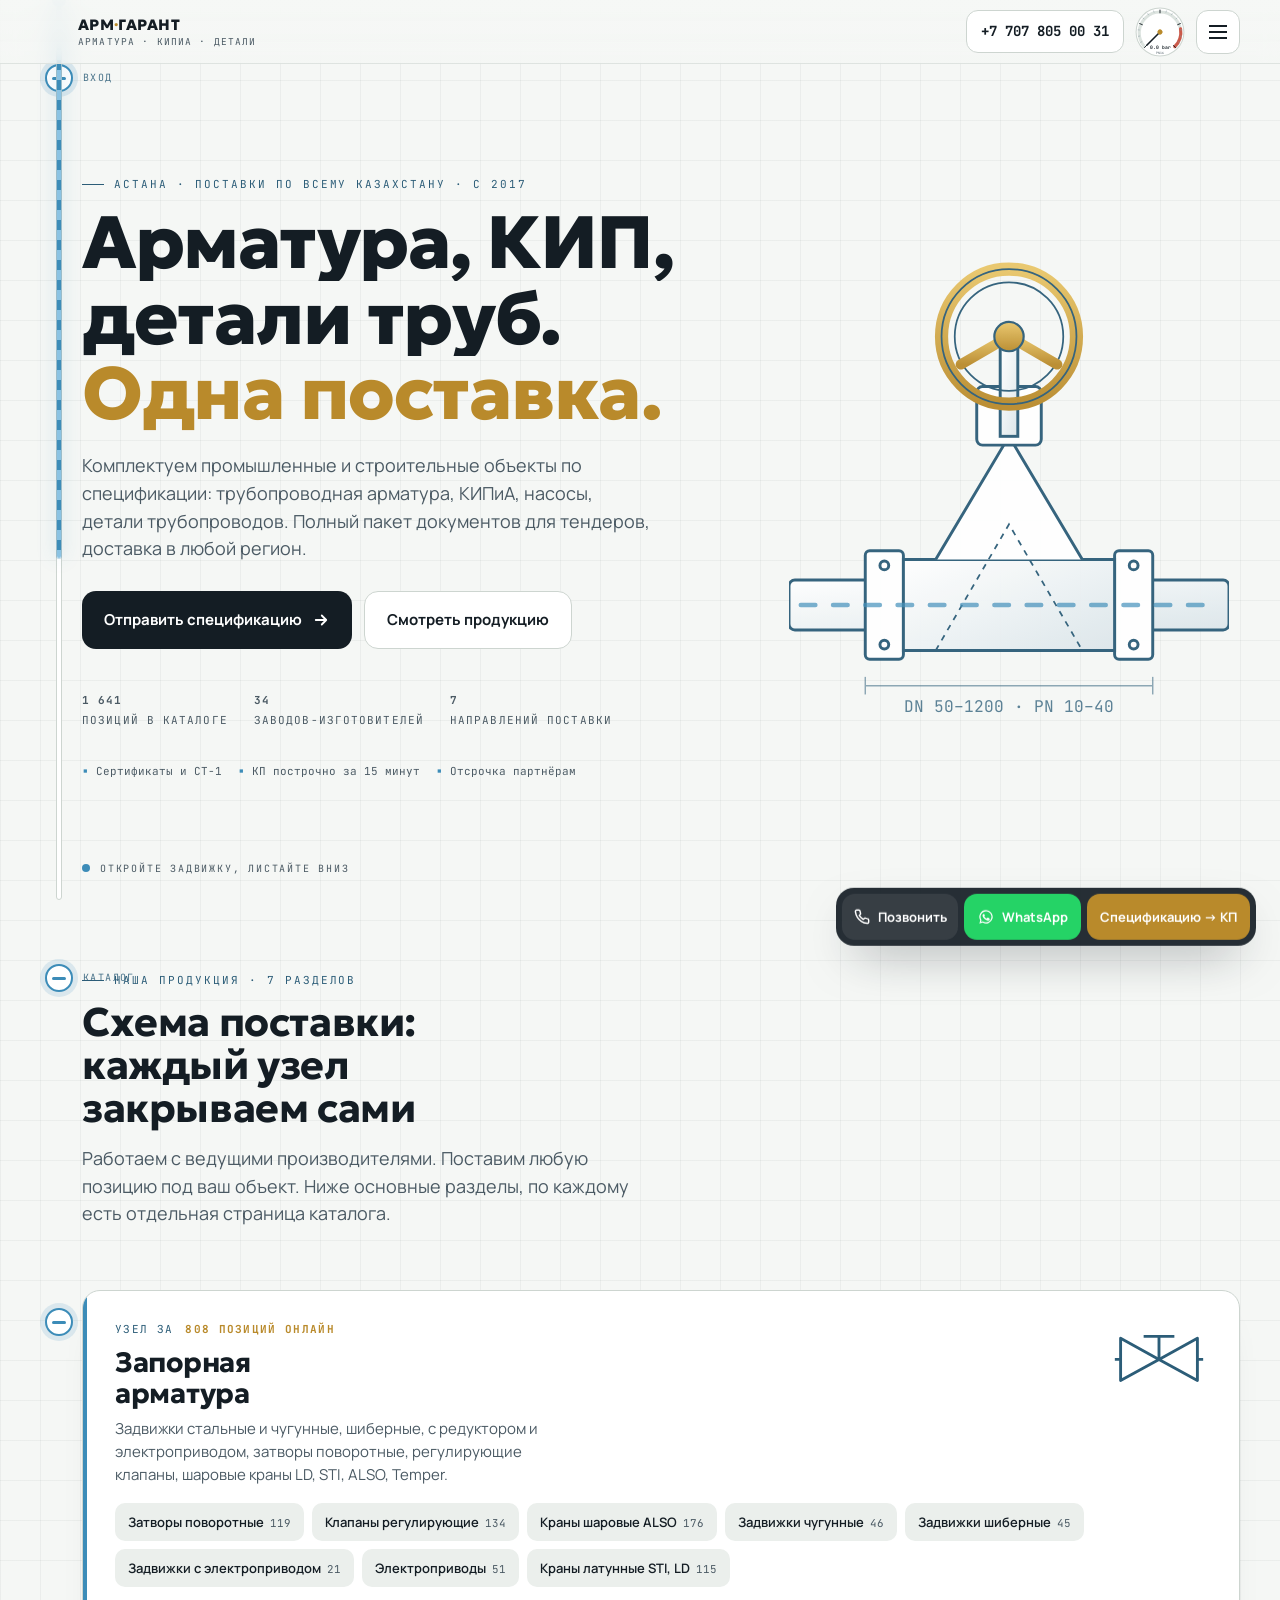
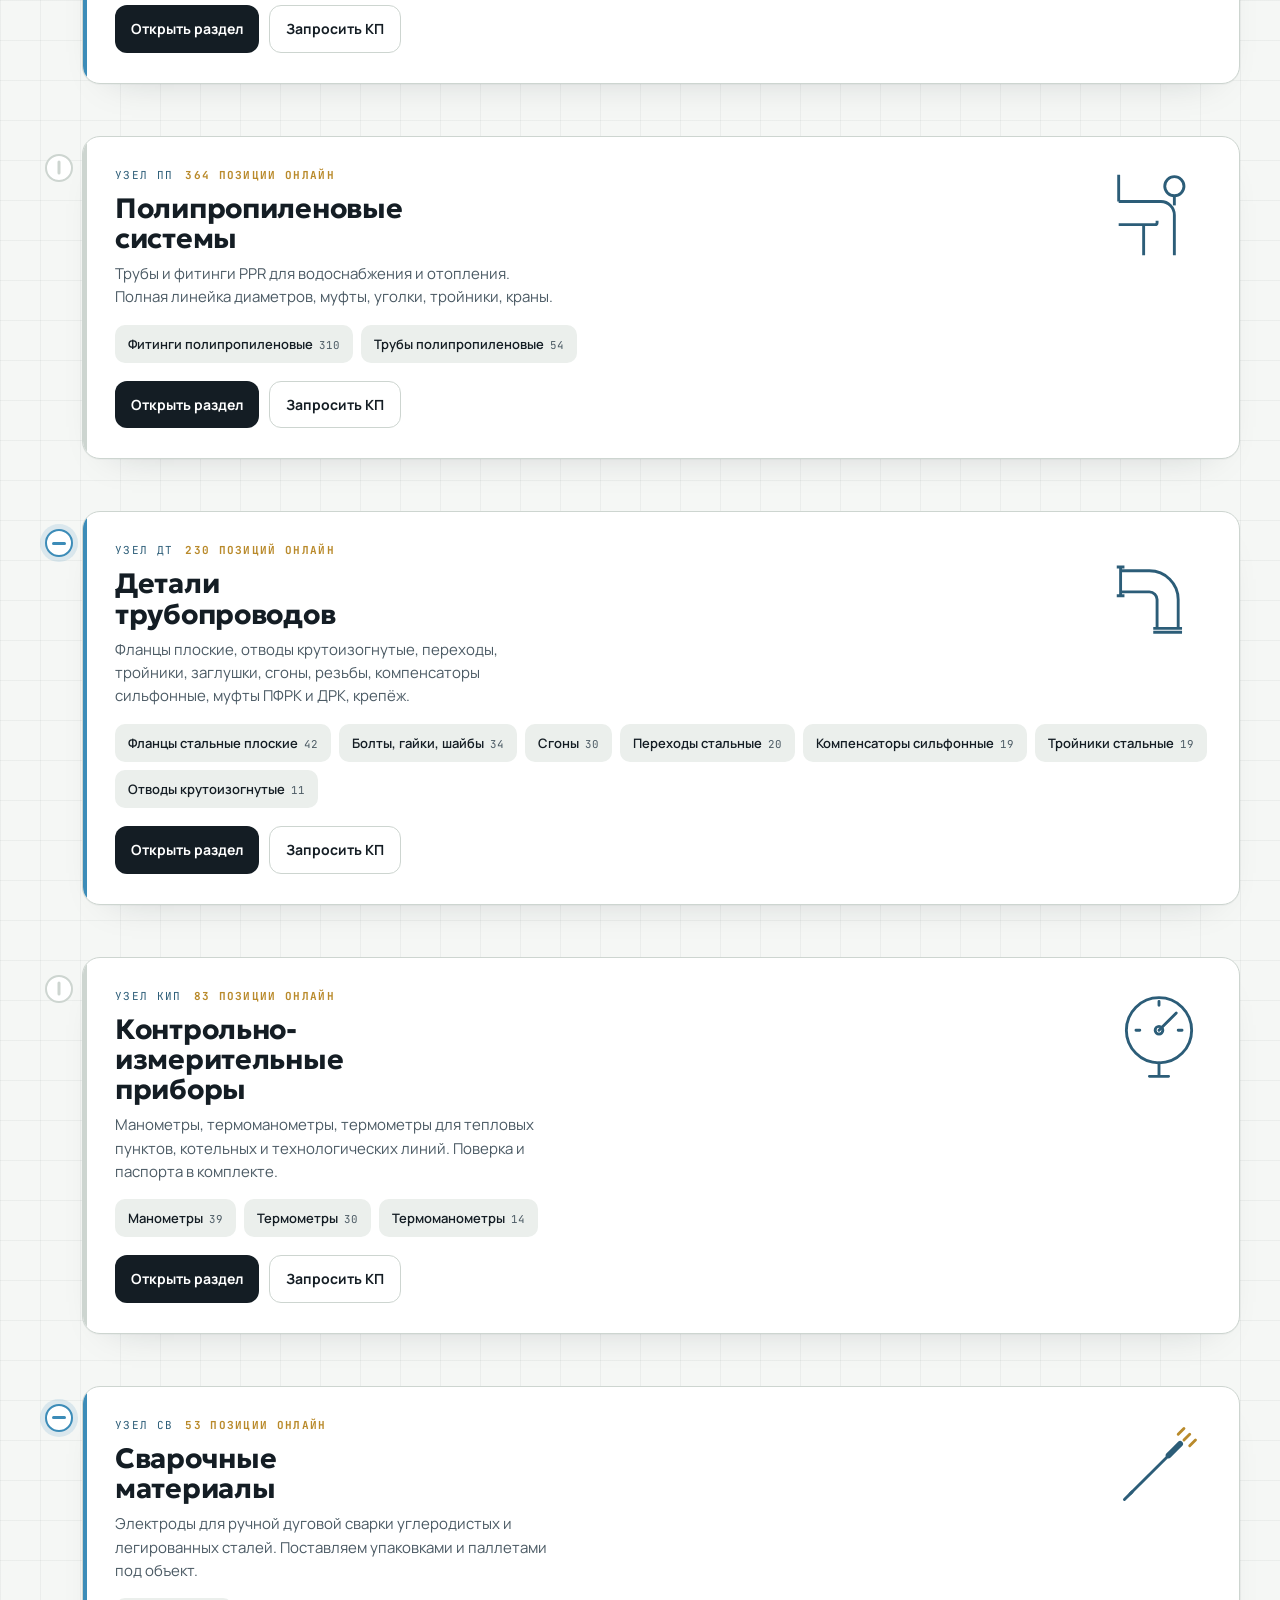
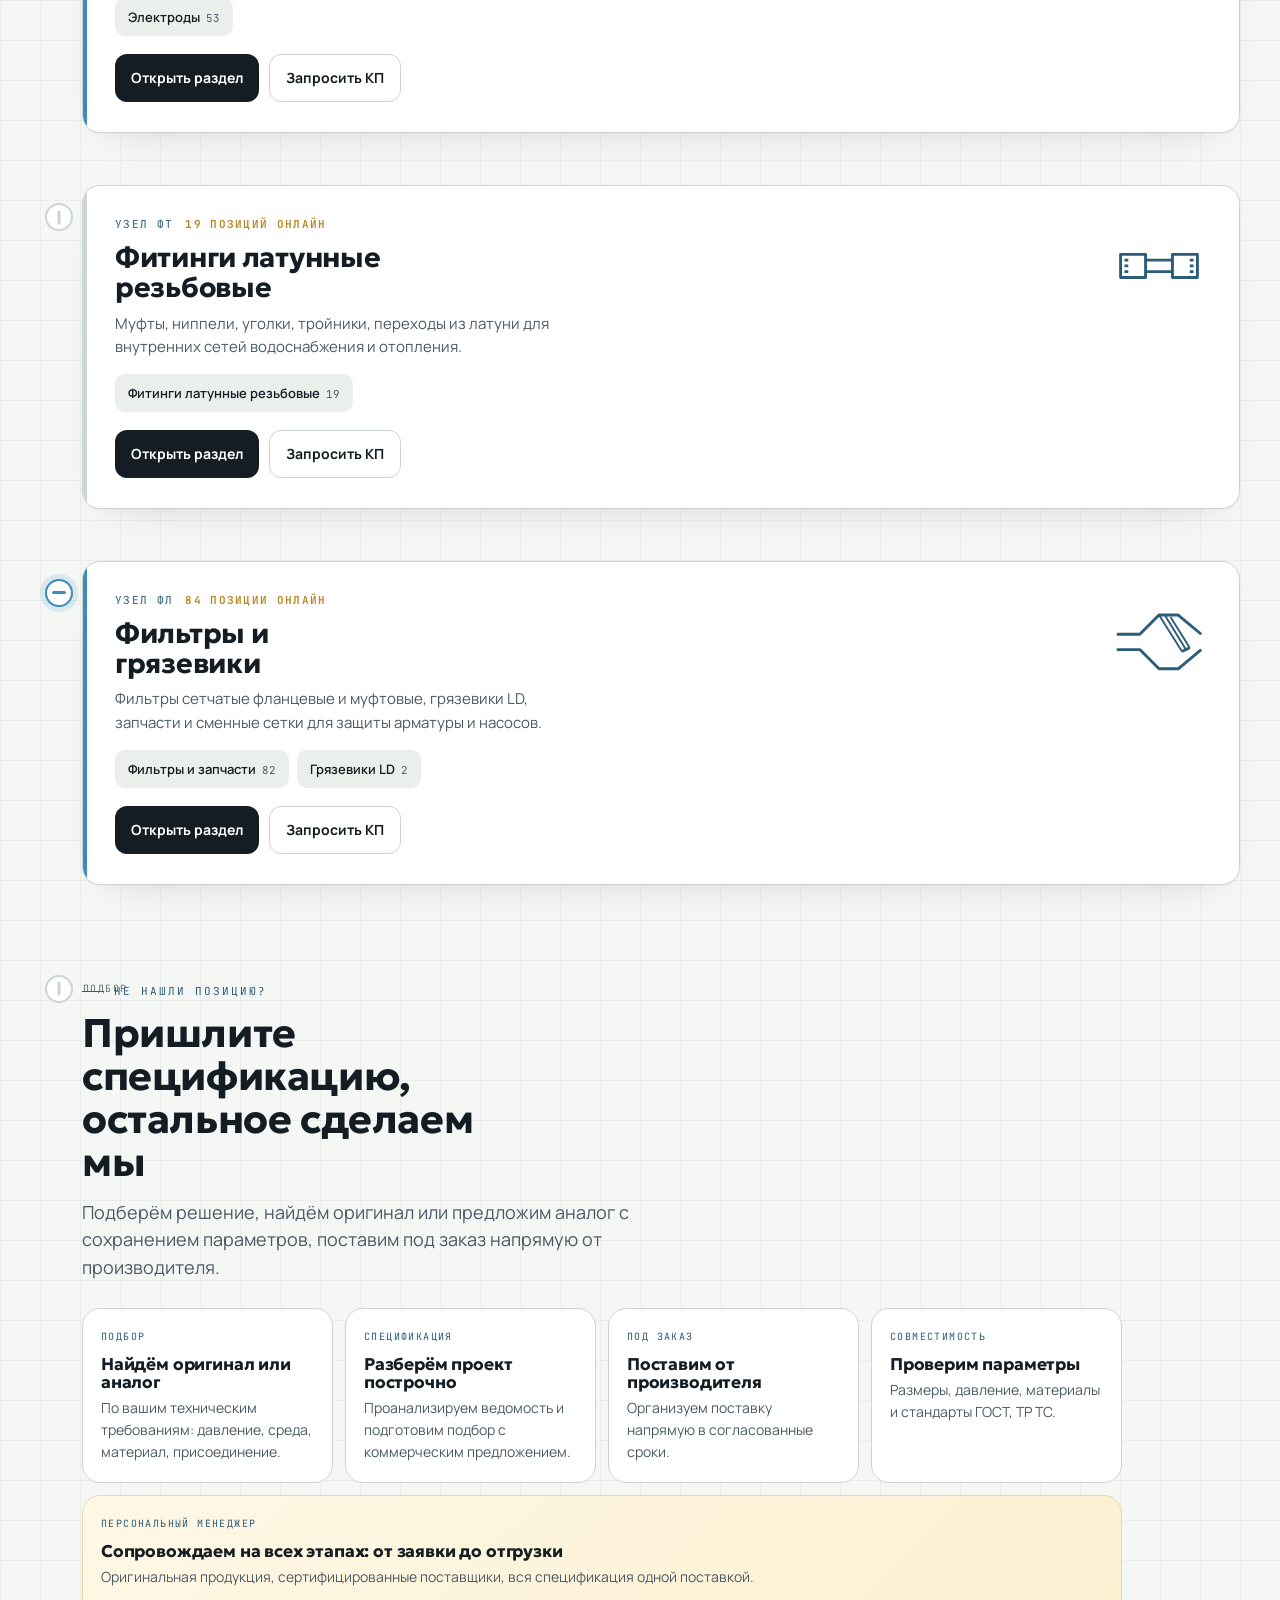
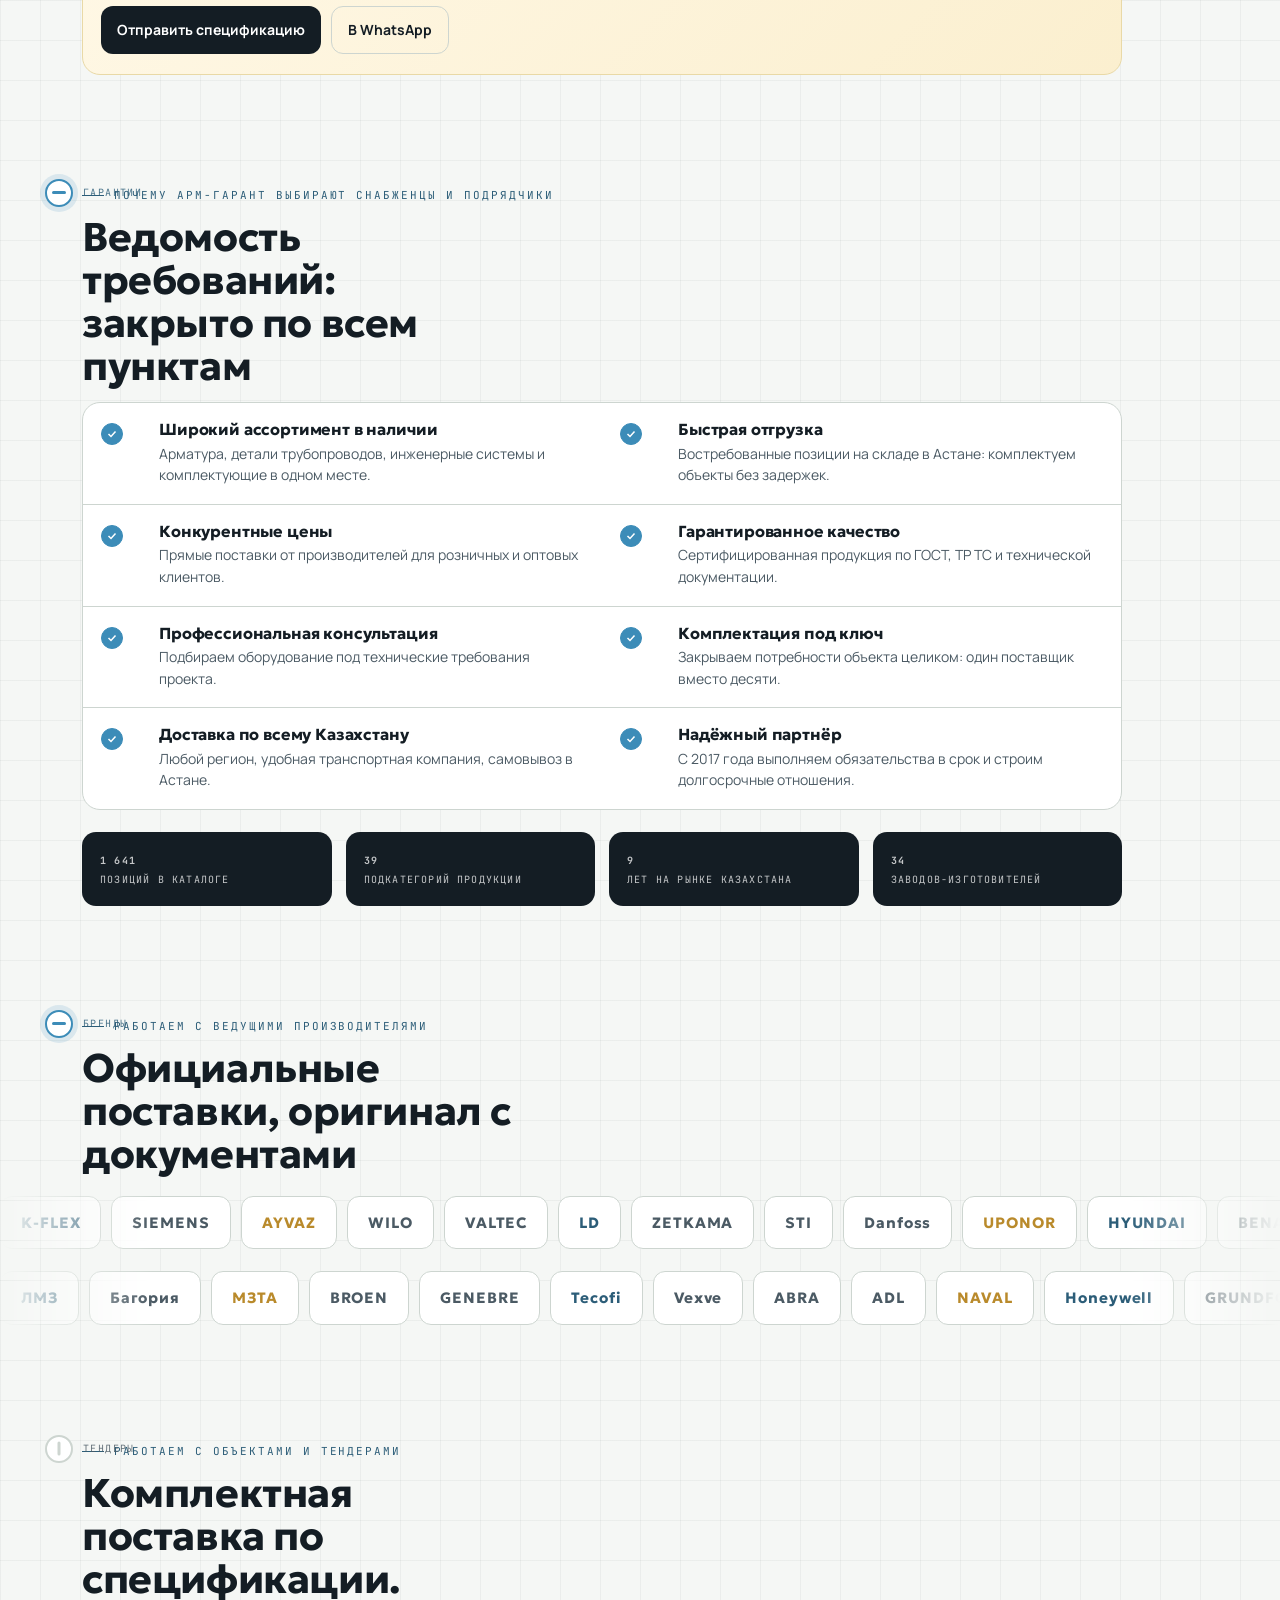
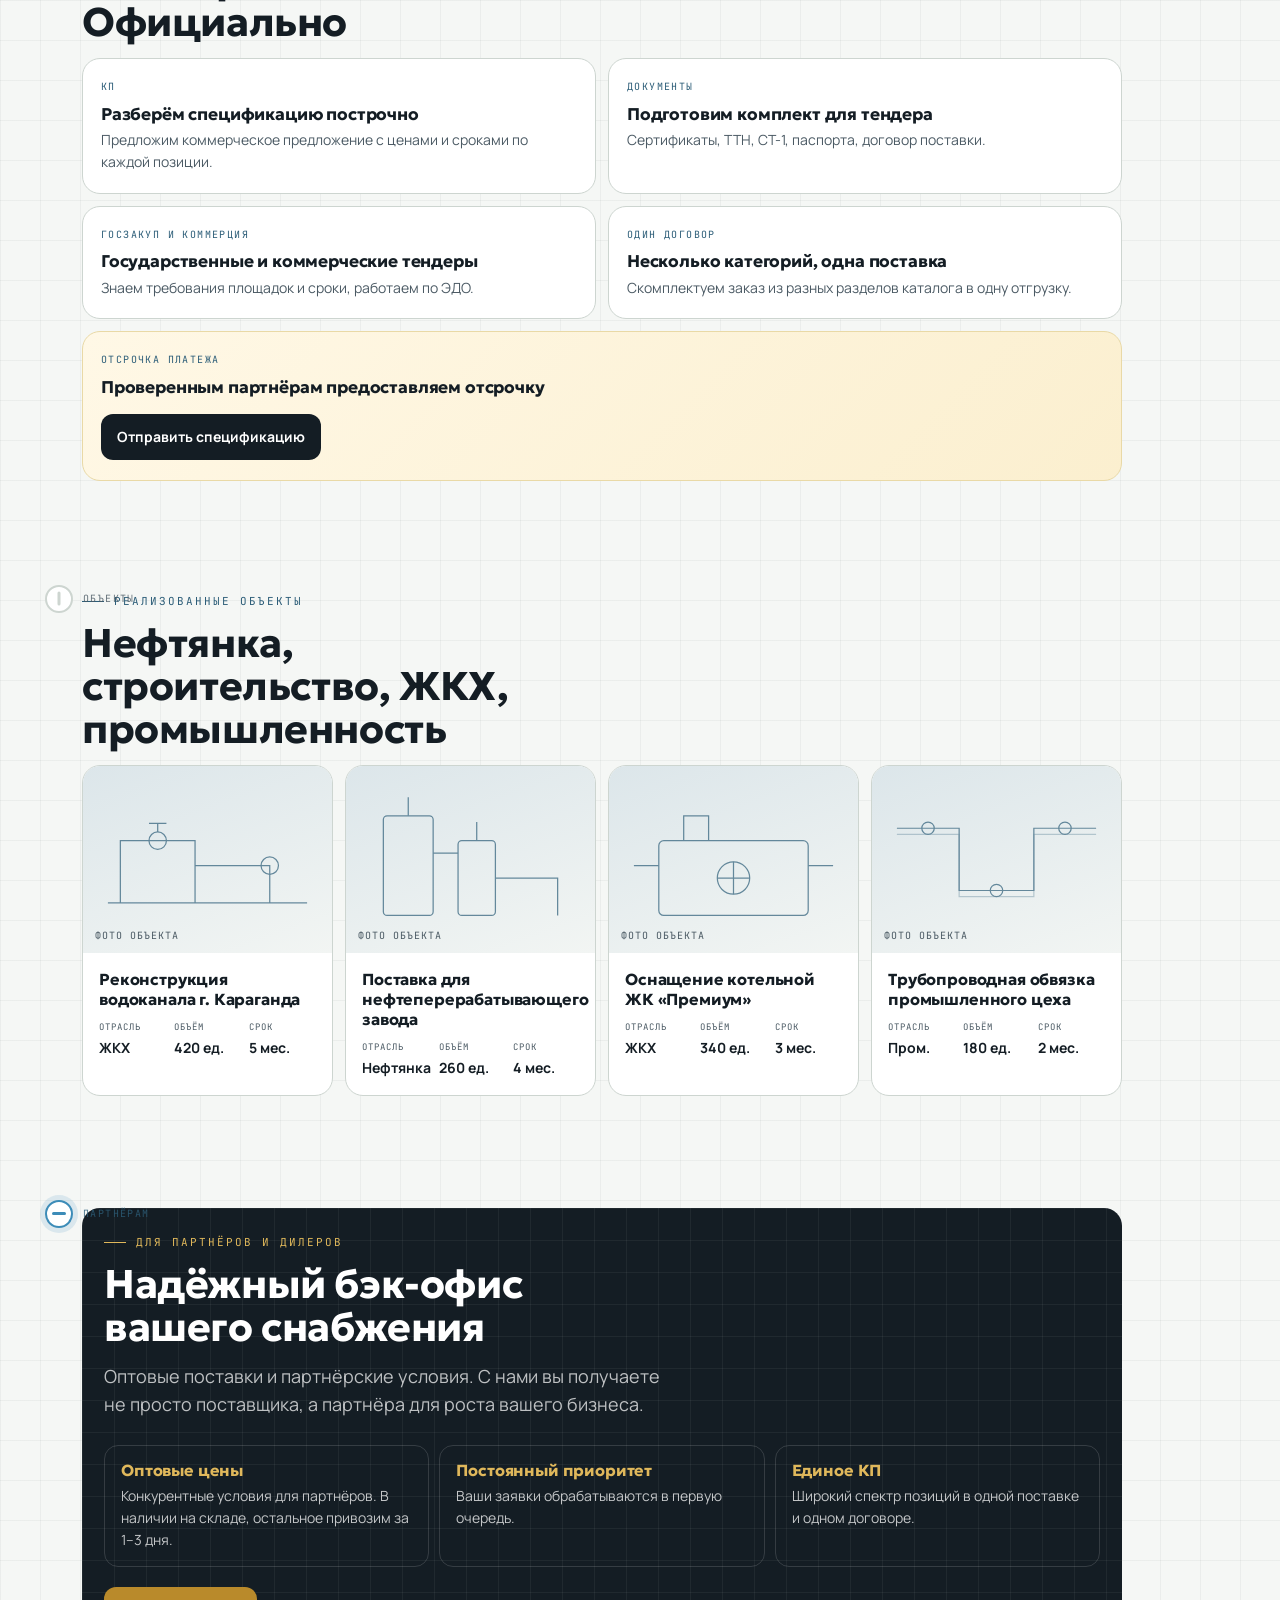
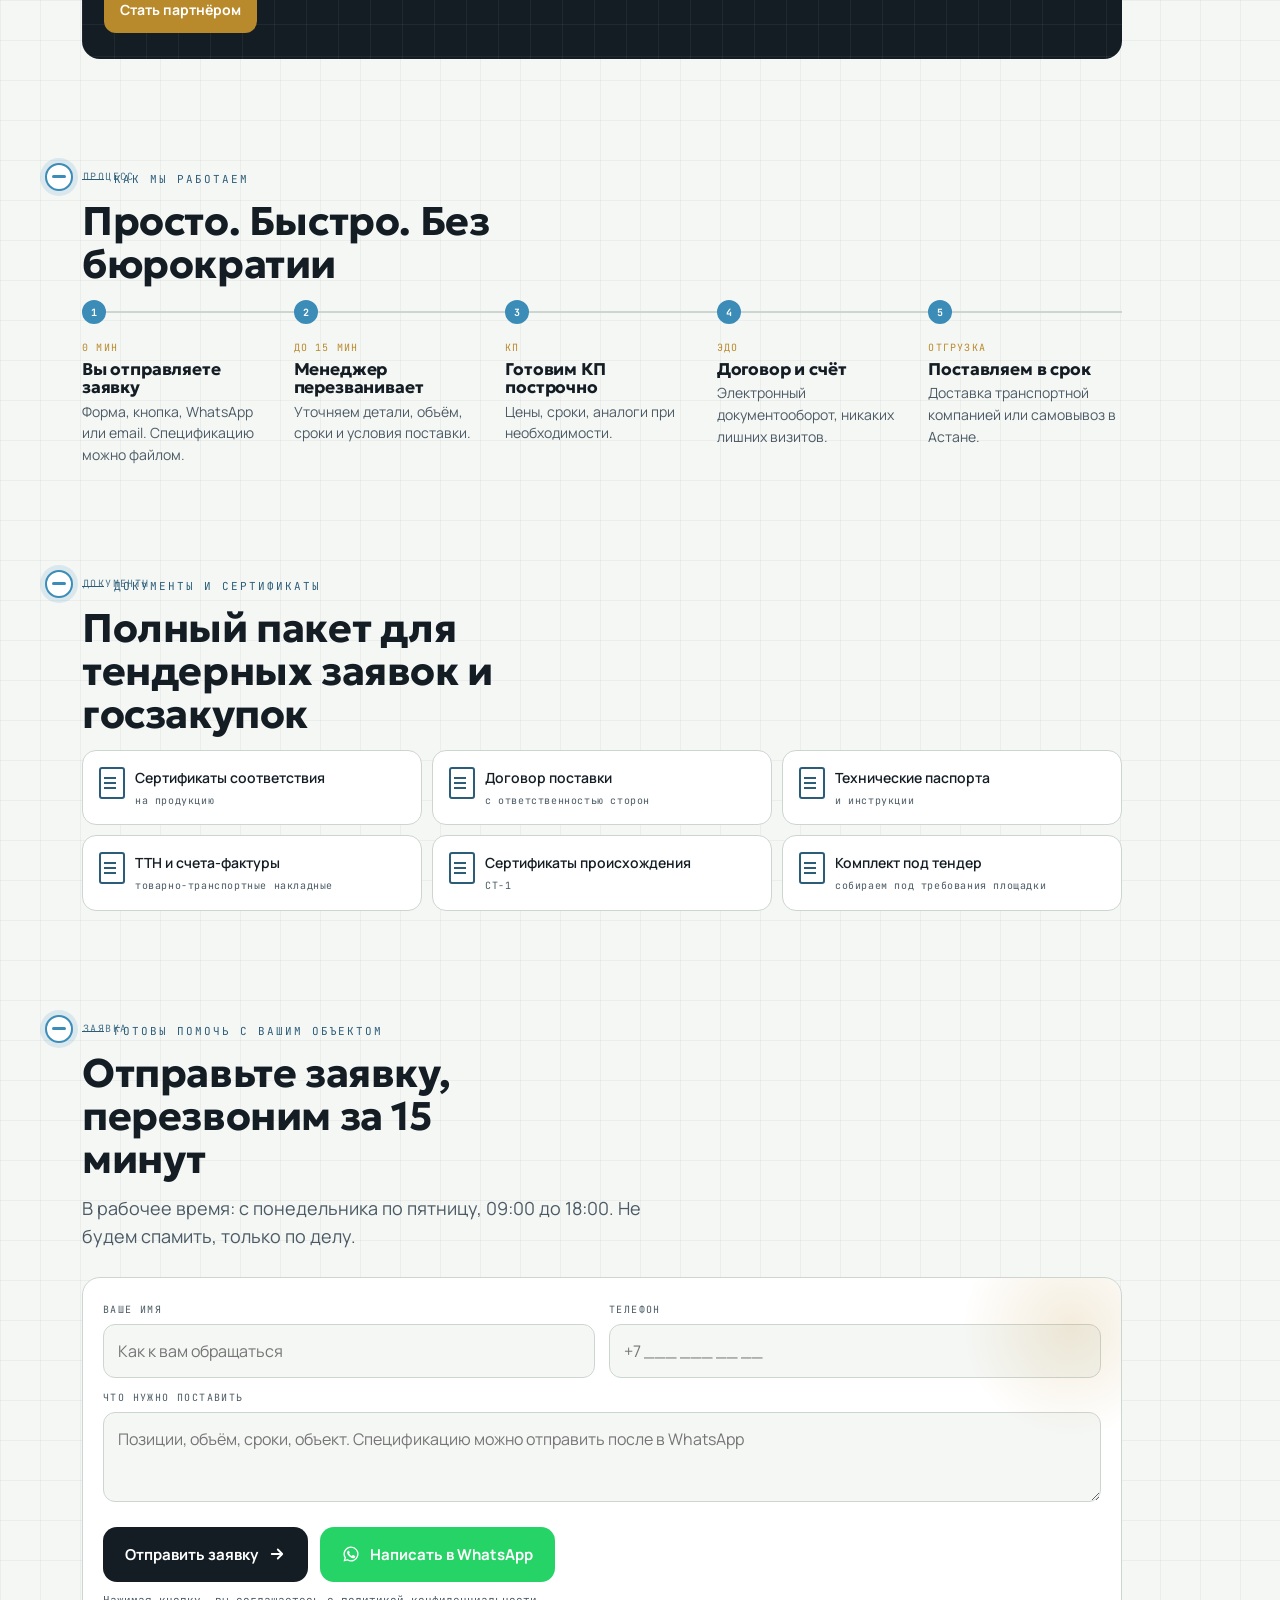
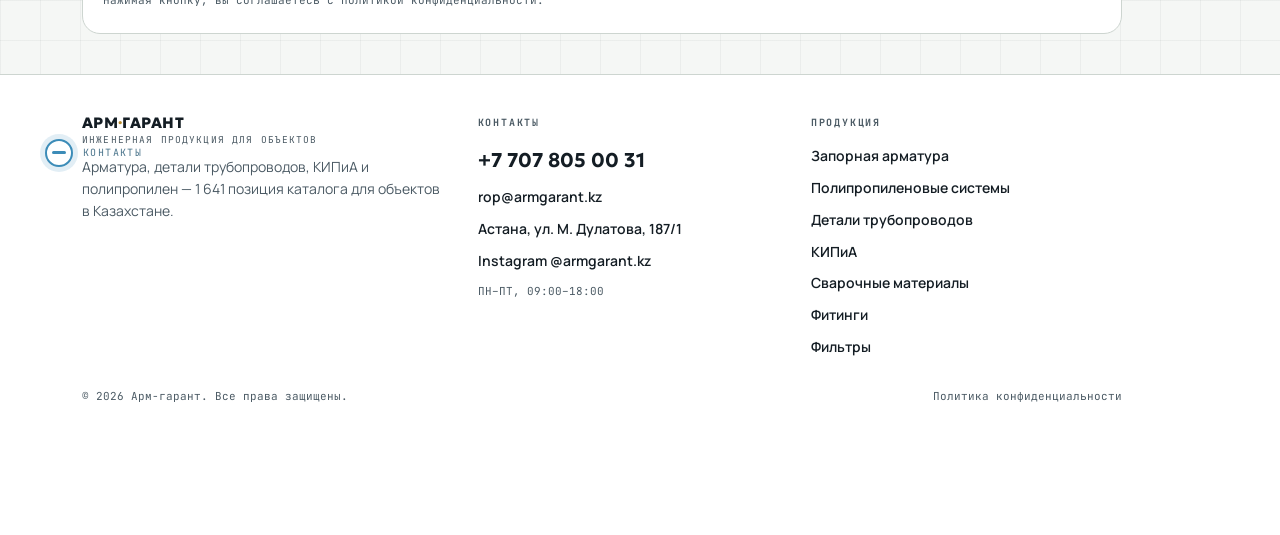
==== index.html @ 96b41bb3 "Новый концепт лэндинга: схема трубопровода, одностраничник (RU) Главная заменена вариантом из arm-ga" ====
<!DOCTYPE html>
<html lang="ru">
<head>
<meta charset="UTF-8">
<meta name="viewport" content="width=device-width, initial-scale=1.0">
<title>Арм-гарант. Трубопроводная арматура, КИПиА, детали трубопроводов. Астана, доставка по Казахстану</title>
<meta name="description" content="Комплексные поставки инженерного оборудования для промышленных и строительных объектов: 1 641 позиция каталога, 7 направлений, 34 завода-изготовителя. Полный пакет документов для тендеров, доставка по всему Казахстану. С 2017 года.">
<link rel="canonical" href="https://arm-garant.kz/">
<meta property="og:type" content="website">
<meta property="og:title" content="Арм-гарант — закроем всю спецификацию одной поставкой">
<meta property="og:description" content="Трубопроводная арматура и инженерное оборудование: 1 641 позиция, 34 завода, собственный склад в Астане. КП построчно за 15 минут в рабочее время.">
<meta property="og:url" content="https://arm-garant.kz/">
<meta property="og:image" content="https://arm-garant.kz/assets/og-image.png">
<meta property="og:image:width" content="1200">
<meta property="og:image:height" content="630">
<meta property="og:locale" content="ru_RU">
<meta name="twitter:card" content="summary_large_image">
<meta name="theme-color" content="#F5F7F5">
<link rel="icon" href="favicon.ico" sizes="32x32">
<link rel="icon" type="image/png" sizes="32x32" href="assets/favicon-32.png">
<link rel="icon" type="image/png" sizes="192x192" href="assets/favicon-192.png">
<link rel="apple-touch-icon" href="assets/favicon-180.png">
<link rel="preconnect" href="https://fonts.googleapis.com">
<link rel="preconnect" href="https://fonts.gstatic.com" crossorigin>
<link href="https://fonts.googleapis.com/css2?family=Geologica:wght@300;500;700;800&family=Manrope:wght@400;500;600;700&family=JetBrains+Mono:wght@400;500;700&display=swap" rel="stylesheet">
<style>
/* ============ ТОКЕНЫ ============ */
:root{
  --paper:#F5F7F5;          /* чертёжная бумага, чуть холодная */
  --paper-2:#EBEFEC;        /* вторая бумага, для карточек */
  --line:#CDD5D0;           /* линии схемы */
  --ink:#141D24;            /* основной текст */
  --ink-2:#4B5A64;          /* вторичный текст */
  --steel:#2C5D78;          /* сталь / синий трубопровод */
  --brass:#B98A2B;          /* латунь, акцент */
  --brass-2:#E0B85B;
  --flow:#3C8CB8;           /* поток в трубе */
  --red:#C8412F;            /* красная зона манометра */
  --rail-x:22px;
  --gutter:20px;
  --radius:18px;
  --f-display:'Geologica','Segoe UI',system-ui,sans-serif;
  --f-body:'Manrope','Segoe UI',system-ui,sans-serif;
  --f-mono:'JetBrains Mono',ui-monospace,monospace;
}
@media(min-width:900px){:root{--rail-x:56px;--gutter:40px}}

*{box-sizing:border-box;margin:0;padding:0}
html{scroll-behavior:smooth;-webkit-text-size-adjust:100%}
body{
  font-family:var(--f-body);color:var(--ink);background:var(--paper);
  line-height:1.55;overflow-x:hidden;
  background-image:
    linear-gradient(to right,rgba(20,29,36,.045) 1px,transparent 1px),
    linear-gradient(to bottom,rgba(20,29,36,.045) 1px,transparent 1px);
  background-size:40px 40px;
}
a{color:inherit;text-decoration:none}
img,svg{display:block;max-width:100%}
button{font:inherit;color:inherit;background:none;border:0;cursor:pointer}
:focus-visible{outline:3px solid var(--brass);outline-offset:3px;border-radius:6px}
.mono{font-family:var(--f-mono)}

/* ============ ШАПКА ============ */
.hdr{
  position:fixed;inset:0 0 auto 0;z-index:50;height:64px;
  display:flex;align-items:center;justify-content:space-between;
  padding:0 var(--gutter) 0 calc(var(--rail-x) + 22px);
  background:linear-gradient(to bottom,rgba(245,247,245,.96),rgba(245,247,245,.7));
  backdrop-filter:blur(10px);-webkit-backdrop-filter:blur(10px);
  border-bottom:1px solid rgba(205,213,208,.6);
}
.logo{display:flex;flex-direction:column;line-height:1}
.logo b{font-family:var(--f-display);font-weight:800;font-size:15px;letter-spacing:.02em}
.logo b i{font-style:normal;color:var(--brass)}
.logo span{font-family:var(--f-mono);font-size:9.5px;color:var(--ink-2);letter-spacing:.12em;margin-top:5px;text-transform:uppercase}
.hdr-r{display:flex;align-items:center;gap:10px}
.gauge{width:52px;height:52px;position:relative}
.gauge svg{width:100%;height:100%}

.gauge .val{font-family:var(--f-mono);font-size:9px;fill:var(--ink);font-weight:700}
.burger{width:44px;height:44px;border:1px solid var(--line);border-radius:12px;display:grid;place-items:center;background:#fff}
.burger span{display:block;width:18px;height:2px;background:var(--ink);position:relative;transition:.3s}
.burger span::before,.burger span::after{content:"";position:absolute;left:0;width:18px;height:2px;background:var(--ink);transition:.3s}
.burger span::before{top:-6px}.burger span::after{top:6px}
.menu-open .burger span{background:transparent}
.menu-open .burger span::before{top:0;transform:rotate(45deg)}
.menu-open .burger span::after{top:0;transform:rotate(-45deg)}
.hdr-phone{display:none;font-family:var(--f-mono);font-size:14px;font-weight:700;padding:10px 14px;border:1px solid var(--line);border-radius:12px;background:#fff}
@media(min-width:900px){.hdr-phone{display:block}}

/* ============ МЕНЮ (схема-оглавление) ============ */
.menu{
  position:fixed;inset:0;z-index:45;background:var(--paper);
  padding:84px var(--gutter) 120px calc(var(--rail-x) + 22px);
  transform:translateY(-8px);opacity:0;visibility:hidden;transition:.35s;
  overflow:auto;
}
.menu-open .menu{transform:none;opacity:1;visibility:visible}
.menu h4{font-family:var(--f-mono);font-size:10px;letter-spacing:.2em;text-transform:uppercase;color:var(--ink-2);margin:18px 0 8px}
.menu a{display:flex;align-items:center;gap:12px;padding:10px 0;border-bottom:1px dashed var(--line);font-weight:600;font-size:16px}
.menu a .tag{font-family:var(--f-mono);font-size:10px;color:var(--steel);min-width:52px;letter-spacing:.06em}
@media(min-width:900px){.menu{columns:2;column-gap:60px;max-width:1100px}}

/* ============ ТРУБА-РЕЛЬС ============ */
.rail{position:absolute;top:0;bottom:0;left:var(--rail-x);width:6px;z-index:2;pointer-events:none}
.rail::before{content:"";position:absolute;inset:0;background:#fff;border:1px solid var(--line);border-radius:6px}
.rail-fill{
  position:absolute;left:1px;right:1px;top:0;height:0;border-radius:4px;
  background:repeating-linear-gradient(to bottom,var(--flow) 0 10px,#8BC3E3 10px 20px);
  background-size:100% 20px;animation:flow 1s linear infinite;
  box-shadow:0 0 0 1px rgba(60,140,184,.3),0 0 18px rgba(60,140,184,.35);
}
.rail-head{position:absolute;left:50%;transform:translate(-50%,-50%);width:14px;height:14px;border-radius:50%;background:var(--flow);box-shadow:0 0 0 6px rgba(60,140,184,.18),0 0 26px rgba(60,140,184,.5)}
@keyframes flow{to{background-position:0 20px}}

/* Узел (задвижка на схеме) */
.node{
  position:absolute;left:calc(var(--rail-x) - 11px);top:64px;width:28px;height:28px;z-index:3;
  border-radius:50%;background:#fff;border:2px solid var(--line);display:grid;place-items:center;
  transition:border-color .5s,box-shadow .5s;
}
.node i{width:14px;height:3px;background:var(--line);border-radius:2px;transform:rotate(90deg);transition:transform .8s cubic-bezier(.2,.8,.2,1),background .5s}
.node.open{border-color:var(--flow);box-shadow:0 0 0 5px rgba(60,140,184,.15)}
.node.open i{transform:rotate(0deg);background:var(--flow)}
.node .lbl{position:absolute;left:36px;top:50%;transform:translateY(-50%);white-space:nowrap;font-family:var(--f-mono);font-size:10px;letter-spacing:.14em;text-transform:uppercase;color:var(--ink-2);opacity:.85}
.node.open .lbl{color:var(--steel)}

/* ============ СЕКЦИИ ============ */
main{position:relative;z-index:1}
.sec{position:relative;padding:72px var(--gutter) 40px calc(var(--rail-x) + 26px);scroll-margin-top:60px}
.wrap{max-width:1040px}
.eyebrow{font-family:var(--f-mono);font-size:11px;letter-spacing:.18em;text-transform:uppercase;color:var(--steel);margin-bottom:12px;display:flex;align-items:center;gap:10px}
.eyebrow::before{content:"";width:22px;height:1px;background:var(--steel)}
h1,h2,h3{font-family:var(--f-display);line-height:1.08;letter-spacing:-.01em}
h2{font-size:clamp(24px,5.2vw,40px);font-weight:700;margin-bottom:14px;max-width:16ch}
.lead{font-size:16px;color:var(--ink-2);max-width:52ch;margin-bottom:26px}
@media(min-width:900px){.lead{font-size:18px}}

/* reveal */
.rv{opacity:0;transform:translateY(22px);transition:opacity .7s ease,transform .7s cubic-bezier(.2,.8,.2,1)}
.rv.in{opacity:1;transform:none}
.rv.d1{transition-delay:.1s}.rv.d2{transition-delay:.2s}.rv.d3{transition-delay:.3s}.rv.d4{transition-delay:.4s}

/* ============ HERO ============ */
.hero{padding-top:96px;min-height:100svh;display:flex;flex-direction:column;justify-content:center;overflow:hidden}
.hero h1{font-size:clamp(30px,8.4vw,74px);font-weight:800;line-height:1.02;letter-spacing:-.02em;max-width:14ch}
.hero h1 .w{display:inline-block;overflow:hidden;vertical-align:top}
.hero h1 .w span{display:inline-block;transform:translateY(110%);animation:rise .9s cubic-bezier(.2,.8,.2,1) forwards}
.hero h1 .brass{color:var(--brass)}
@keyframes rise{to{transform:none}}
.hero .lead{margin-top:20px}
.hero-valve{position:absolute;right:-18%;top:52%;width:min(78vw,540px);transform:translateY(-50%);opacity:.95;pointer-events:none}
@media(min-width:900px){.hero-valve{right:4%;width:440px;top:55%}}
.hero-valve .wheel{transform-origin:150px 62px}
.hero-cta{display:flex;flex-wrap:wrap;gap:12px;margin-top:28px;position:relative;z-index:2}
.btn{display:inline-flex;align-items:center;gap:10px;padding:16px 22px;border-radius:14px;font-weight:700;font-size:15px;transition:.25s;position:relative;overflow:hidden}
.btn-ink{background:var(--ink);color:#fff}
.btn-ink:hover{background:var(--steel);transform:translateY(-2px)}
.btn-ghost{background:#fff;border:1px solid var(--line)}
.btn-ghost:hover{border-color:var(--ink);transform:translateY(-2px)}
.btn-wa{background:#25D366;color:#fff}
.btn svg{width:18px;height:18px}
.hero-stats{display:flex;gap:26px;margin-top:40px;position:relative;z-index:2;flex-wrap:wrap}
.stat b{font-family:var(--f-display);font-size:clamp(28px,7vw,48px);font-weight:700;letter-spacing:-.02em;display:block;line-height:1}
.stat b em{font-style:normal;color:var(--brass)}
.stat span{font-family:var(--f-mono);font-size:11px;letter-spacing:.1em;text-transform:uppercase;color:var(--ink-2);display:block;margin-top:6px}
.hero-meta{margin-top:34px;display:flex;gap:16px;flex-wrap:wrap;font-family:var(--f-mono);font-size:11px;color:var(--ink-2);position:relative;z-index:2}
.hero-meta span::before{content:"▪ ";color:var(--flow)}
.scroll-hint{position:absolute;bottom:24px;left:calc(var(--rail-x) + 26px);font-family:var(--f-mono);font-size:10px;letter-spacing:.18em;text-transform:uppercase;color:var(--ink-2);display:flex;align-items:center;gap:10px}
.scroll-hint i{width:8px;height:8px;border-radius:50%;background:var(--flow);animation:pulse 1.4s infinite}
@keyframes pulse{50%{transform:scale(1.8);opacity:.4}}

/* ============ КАТАЛОГ / УЗЛЫ ============ */
.cat{position:relative;padding:34px var(--gutter) 34px calc(var(--rail-x) + 26px);scroll-margin-top:60px}
.cat .node{top:44px}
.card{
  background:#fff;border:1px solid var(--line);border-radius:var(--radius);padding:22px 20px;
  position:relative;overflow:hidden;
  box-shadow:0 1px 0 rgba(20,29,36,.03),0 18px 40px -30px rgba(20,29,36,.25);
}
.card::after{content:"";position:absolute;left:0;top:0;bottom:0;width:4px;background:var(--line);transition:background .6s}
.cat .node.open ~ .card::after{background:var(--flow)}
.card-top{display:flex;justify-content:space-between;align-items:flex-start;gap:14px}
.tagline{font-family:var(--f-mono);font-size:11px;letter-spacing:.12em;text-transform:uppercase;color:var(--steel);display:flex;gap:12px;flex-wrap:wrap}
.tagline b{color:var(--brass)}
.card h3{font-size:clamp(20px,5vw,28px);font-weight:700;margin:10px 0 8px;max-width:14ch}
.card p{color:var(--ink-2);font-size:15px;max-width:50ch}
.sym{width:74px;height:74px;flex:none;color:var(--steel)}
.sym svg{width:100%;height:100%}
.chips{display:flex;flex-wrap:wrap;gap:8px;margin-top:16px}
.chip{font-size:13px;font-weight:600;padding:8px 12px;border-radius:10px;background:var(--paper-2);border:1px solid transparent;transition:.2s}
.chip:hover{border-color:var(--steel);background:#fff}
.chip small{font-family:var(--f-mono);color:var(--ink-2);margin-left:6px;font-weight:400}
.card-act{display:flex;gap:10px;margin-top:18px;flex-wrap:wrap}
.lnk{font-weight:700;font-size:14px;display:inline-flex;align-items:center;gap:8px;padding:12px 16px;border-radius:12px;background:var(--ink);color:#fff}
.lnk.alt{background:transparent;border:1px solid var(--line);color:var(--ink)}
@media(min-width:900px){
  .cat{padding-top:26px;padding-bottom:26px}
  .card{padding:30px 32px}
  .sym{width:96px;height:96px}
}

/* ============ ПОДБОР ============ */
.grid2{display:grid;gap:12px}
@media(min-width:700px){.grid2{grid-template-columns:1fr 1fr}}
@media(min-width:1000px){.grid4{grid-template-columns:repeat(4,1fr)}}
.tile{background:#fff;border:1px solid var(--line);border-radius:var(--radius);padding:20px 18px}
.tile .k{font-family:var(--f-mono);font-size:10px;color:var(--steel);letter-spacing:.14em;text-transform:uppercase}
.tile h3{font-size:17px;font-weight:700;margin:10px 0 6px}
.tile p{font-size:14px;color:var(--ink-2)}
.tile.brass{background:linear-gradient(135deg,#FFF8E6,#FBEFCF);border-color:#E9D9A6}

/* ============ ПРЕИМУЩЕСТВА: спецификация ============ */
.spec{background:#fff;border:1px solid var(--line);border-radius:var(--radius);overflow:hidden}
.spec-row{display:grid;grid-template-columns:44px 1fr;gap:14px;padding:18px 18px;border-top:1px solid var(--line);align-items:start}
.spec-row:first-child{border-top:0}
.spec-row .n{font-family:var(--f-mono);font-size:11px;color:var(--steel);padding-top:4px}
.spec-row h3{font-size:16px;font-weight:700;margin-bottom:4px}
.spec-row p{font-size:14px;color:var(--ink-2)}
.spec-row .chk{width:22px;height:22px;border-radius:50%;border:1.5px solid var(--line);display:grid;place-items:center;margin-top:2px;transition:.4s}
.spec-row.in .chk{background:var(--flow);border-color:var(--flow)}
.spec-row .chk svg{width:12px;height:12px;stroke:#fff;stroke-width:3;fill:none;opacity:0;transition:.3s .2s}
.spec-row.in .chk svg{opacity:1}
@media(min-width:900px){.spec{display:grid;grid-template-columns:1fr 1fr}.spec-row:nth-child(2){border-top:0}}
.since{margin-top:22px;display:grid;grid-template-columns:repeat(2,1fr);gap:14px}
@media(min-width:800px){.since{grid-template-columns:repeat(4,1fr)}}
.since div{padding:18px;border-radius:14px;background:var(--ink);color:#fff}
.since b{font-family:var(--f-display);font-size:clamp(24px,6vw,36px);display:block;line-height:1}
.since b em{font-style:normal;color:var(--brass-2)}
.since span{font-family:var(--f-mono);font-size:10px;letter-spacing:.12em;text-transform:uppercase;opacity:.75;display:block;margin-top:6px}

/* ============ БРЕНДЫ ============ */
.marq{overflow:hidden;margin:0 calc(var(--gutter) * -1) 0 calc((var(--rail-x) + 26px) * -1);padding:6px 0;-webkit-mask-image:linear-gradient(to right,transparent,#000 12%,#000 88%,transparent);mask-image:linear-gradient(to right,transparent,#000 12%,#000 88%,transparent)}
.marq-track{display:flex;gap:10px;width:max-content;animation:marq 38s linear infinite}
.marq.rev .marq-track{animation-direction:reverse}
.marq:hover .marq-track{animation-play-state:paused}
@keyframes marq{to{transform:translateX(-50%)}}
.brand{font-family:var(--f-display);font-weight:700;font-size:15px;letter-spacing:.06em;padding:14px 20px;background:#fff;border:1px solid var(--line);border-radius:12px;white-space:nowrap;color:var(--ink-2)}
.brand:nth-child(5n+1){color:var(--steel)}
.brand:nth-child(7n+3){color:var(--brass)}

/* ============ ТЕНДЕРЫ / ОБЪЕКТЫ ============ */
.rowscroll{display:flex;gap:12px;overflow-x:auto;scroll-snap-type:x mandatory;padding:4px 0 14px;margin-right:calc(var(--gutter) * -1);padding-right:var(--gutter);scrollbar-width:none}
.rowscroll::-webkit-scrollbar{display:none}
.obj{flex:0 0 78vw;max-width:340px;scroll-snap-align:start;background:#fff;border:1px solid var(--line);border-radius:var(--radius);overflow:hidden}
.obj-img{aspect-ratio:4/3;position:relative;overflow:hidden;background:linear-gradient(160deg,#DCE6EA,#F2F5F3)}
.obj-img svg{position:absolute;inset:0;width:100%;height:100%}
.obj-img .ph{position:absolute;left:12px;bottom:10px;font-family:var(--f-mono);font-size:10px;color:var(--ink-2);letter-spacing:.1em;text-transform:uppercase}
.obj-b{padding:16px}
.obj h3{font-size:16px;font-weight:700;margin-bottom:12px;line-height:1.25}
.obj dl{display:grid;grid-template-columns:1fr 1fr 1fr;gap:8px}
.obj dt{font-family:var(--f-mono);font-size:9px;letter-spacing:.12em;text-transform:uppercase;color:var(--ink-2)}
.obj dd{font-weight:700;font-size:14px;margin-top:2px}
@media(min-width:900px){.rowscroll{display:grid;grid-template-columns:repeat(4,1fr);overflow:visible;margin:0;padding:0}.obj{max-width:none;flex:auto}}

/* ============ ПАРТНЁРАМ ============ */
.part{background:var(--ink);color:#fff;border-radius:var(--radius);padding:26px 22px;position:relative;overflow:hidden}
.part::before{content:"";position:absolute;inset:0;background:
  linear-gradient(to right,rgba(255,255,255,.05) 1px,transparent 1px),
  linear-gradient(to bottom,rgba(255,255,255,.05) 1px,transparent 1px);background-size:32px 32px}
.part > *{position:relative}
.part h2{color:#fff}
.part .lead{color:rgba(255,255,255,.72)}
.part .eyebrow{color:var(--brass-2)}.part .eyebrow::before{background:var(--brass-2)}
.part-grid{display:grid;gap:10px;margin-top:8px}
@media(min-width:800px){.part-grid{grid-template-columns:repeat(3,1fr)}}
.part-grid div{border:1px solid rgba(255,255,255,.14);border-radius:14px;padding:16px}
.part-grid h3{font-size:16px;font-weight:700;color:var(--brass-2);margin-bottom:6px}
.part-grid p{font-size:14px;color:rgba(255,255,255,.75)}

/* ============ ПРОЦЕСС ============ */
.steps{position:relative;padding-left:34px}
.steps::before{content:"";position:absolute;left:11px;top:14px;bottom:14px;width:2px;background:var(--line)}
.step{position:relative;padding:14px 0 18px}
.step .dot{position:absolute;left:-34px;top:18px;width:24px;height:24px;border-radius:50%;background:#fff;border:2px solid var(--line);display:grid;place-items:center;font-family:var(--f-mono);font-size:10px;font-weight:700;transition:.5s}
.step.in .dot{border-color:var(--flow);background:var(--flow);color:#fff}
.step h3{font-size:17px;font-weight:700}
.step p{font-size:14px;color:var(--ink-2);margin-top:4px}
.step .t{font-family:var(--f-mono);font-size:10px;letter-spacing:.12em;text-transform:uppercase;color:var(--brass);margin-bottom:4px;display:block}
@media(min-width:900px){
  .steps{display:grid;grid-template-columns:repeat(5,1fr);gap:18px;padding-left:0}
  .steps::before{left:0;right:0;top:11px;bottom:auto;height:2px;width:auto}
  .step{padding:40px 0 0}
  .step .dot{left:0;top:0}
}

/* ============ ДОКУМЕНТЫ ============ */
.docs{display:grid;gap:10px}
@media(min-width:800px){.docs{grid-template-columns:repeat(3,1fr)}}
.doc{background:#fff;border:1px solid var(--line);border-radius:14px;padding:16px 16px 16px 52px;position:relative;font-weight:600;font-size:14px}
.doc::before{content:"";position:absolute;left:16px;top:16px;width:22px;height:28px;border:2px solid var(--steel);border-radius:3px;background:linear-gradient(#fff 0 0) padding-box}
.doc::after{content:"";position:absolute;left:21px;top:26px;width:12px;height:2px;background:var(--steel);box-shadow:0 5px 0 var(--steel),0 10px 0 var(--steel)}
.doc small{display:block;font-family:var(--f-mono);font-size:10px;color:var(--ink-2);font-weight:400;margin-top:4px;letter-spacing:.06em}

/* ============ ЗАЯВКА ============ */
.form-wrap{background:#fff;border:1px solid var(--line);border-radius:var(--radius);padding:24px 20px;position:relative;overflow:hidden}
.form-wrap::before{content:"";position:absolute;right:-60px;top:-60px;width:220px;height:220px;border-radius:50%;background:radial-gradient(circle,rgba(185,138,43,.16),transparent 70%)}
.field{display:block;margin-bottom:12px}
.field span{display:block;font-family:var(--f-mono);font-size:10px;letter-spacing:.14em;text-transform:uppercase;color:var(--ink-2);margin-bottom:6px}
.field input,.field textarea{width:100%;padding:14px;border:1px solid var(--line);border-radius:12px;font:inherit;font-size:16px;background:var(--paper);transition:.2s}
.field input:focus,.field textarea:focus{border-color:var(--steel);background:#fff;outline:0;box-shadow:0 0 0 4px rgba(44,93,120,.12)}
.field textarea{min-height:90px;resize:vertical}
.form-note{font-family:var(--f-mono);font-size:11px;color:var(--ink-2);margin-top:10px}
@media(min-width:900px){.form-grid{display:grid;grid-template-columns:1fr 1fr;gap:0 14px}.form-grid .full{grid-column:1/-1}}

/* ============ ФУТЕР ============ */
.foot{padding:40px var(--gutter) 130px calc(var(--rail-x) + 26px);border-top:1px solid var(--line);background:#fff;position:relative}
.foot-grid{display:grid;gap:22px}
@media(min-width:800px){.foot-grid{grid-template-columns:1.2fr 1fr 1fr}}
.foot h4{font-family:var(--f-mono);font-size:10px;letter-spacing:.18em;text-transform:uppercase;color:var(--ink-2);margin-bottom:10px}
.foot a{display:block;padding:5px 0;font-weight:600;font-size:14px}
.foot .big{font-family:var(--f-display);font-size:20px;font-weight:700}
.copy{margin-top:26px;font-family:var(--f-mono);font-size:11px;color:var(--ink-2);display:flex;justify-content:space-between;flex-wrap:wrap;gap:8px}

/* ============ ДОК (нижняя панель) ============ */
.dock{
  position:fixed;left:12px;right:12px;bottom:12px;z-index:60;
  display:grid;grid-template-columns:1fr 1fr 1.4fr;gap:6px;padding:6px;
  background:rgba(20,29,36,.92);backdrop-filter:blur(12px);-webkit-backdrop-filter:blur(12px);
  border-radius:18px;box-shadow:0 20px 50px -20px rgba(20,29,36,.6);
  transform:translateY(120%);transition:transform .5s cubic-bezier(.2,.8,.2,1);
}
.dock.show{transform:none}
.dock a{display:flex;align-items:center;justify-content:center;gap:8px;padding:13px 8px;border-radius:13px;color:#fff;font-weight:700;font-size:13px}
.dock a svg{width:16px;height:16px;flex:none}
.dock .d-call{background:rgba(255,255,255,.08)}
.dock .d-wa{background:#25D366}
.dock .d-req{background:var(--brass)}
@media(min-width:900px){.dock{left:auto;right:24px;bottom:24px;width:420px}}

@media(prefers-reduced-motion:reduce){
  *,*::before,*::after{animation:none!important;transition:none!important}
  .rv{opacity:1;transform:none}
  html{scroll-behavior:auto}
}
</style>
<script type="application/ld+json">
{
  "@context": "https://schema.org",
  "@type": "LocalBusiness",
  "name": "Арм-гарант",
  "alternateName": "ARM-GARANT",
  "description": "Комплексные поставки трубопроводной арматуры и инженерного оборудования для промышленных, строительных и ЖКХ-объектов.",
  "url": "https://arm-garant.kz/",
  "telephone": "+77078050031",
  "email": "rop@armgarant.kz",
  "image": "https://arm-garant.kz/assets/og-image.png",
  "logo": "https://arm-garant.kz/assets/logo.svg",
  "address": {
    "@type": "PostalAddress",
    "streetAddress": "ул. М. Дулатова, 187/1",
    "addressLocality": "Астана",
    "addressCountry": "KZ"
  },
  "openingHoursSpecification": {
    "@type": "OpeningHoursSpecification",
    "dayOfWeek": ["Monday","Tuesday","Wednesday","Thursday","Friday"],
    "opens": "09:00",
    "closes": "18:00"
  },
  "sameAs": ["https://www.instagram.com/armgarant.kz"]
}
</script>
</head>
<body>

<!-- ШАПКА -->
<header class="hdr">
  <a class="logo" href="#top" aria-label="Арм-гарант, на главную">
    <b>АРМ<i>·</i>ГАРАНТ</b>
    <span>арматура · КИПиА · детали</span>
  </a>
  <div class="hdr-r">
    <a class="hdr-phone" href="tel:+77078050031">+7 707 805 00 31</a>
    <div class="gauge" title="Давление в системе растёт по мере прокрутки" aria-hidden="true">
      <svg viewBox="0 0 100 100" id="gaugeSvg">
        <circle cx="50" cy="50" r="46" fill="#fff" stroke="#CDD5D0" stroke-width="2"/>
        <path d="M 20 78 A 40 40 0 1 1 80 78" fill="none" stroke="#DCE3DF" stroke-width="6" stroke-linecap="round"/>
        <path d="M 89.5 43.7 A 40 40 0 0 1 78.3 78.3" fill="none" stroke="#C8412F" stroke-width="6" stroke-linecap="round" opacity=".85"/>
        <g id="ticks"></g>
        <g class="needle" id="needle" transform="rotate(-135 50 50)">
          <path d="M50 50 L 50 14" stroke="#141D24" stroke-width="3" stroke-linecap="round"/>
          <circle cx="50" cy="50" r="5" fill="#B98A2B"/>
        </g>
        <text x="50" y="82" text-anchor="middle" class="val" id="gaugeVal">0.0 bar</text>
        <text x="50" y="92" text-anchor="middle" font-family="JetBrains Mono" font-size="6" fill="#4B5A64">PN16</text>
      </svg>
    </div>
    <button class="burger" id="burger" aria-label="Меню" aria-expanded="false"><span></span></button>
  </div>
</header>

<!-- МЕНЮ -->
<nav class="menu" id="menu" aria-label="Схема сайта">
  <h4>Продукция</h4>
  <a href="#zapornaya"><span class="tag">ЗА·808</span>Запорная арматура</a>
  <a href="#polipropilen"><span class="tag">ПП·364</span>Полипропиленовые системы</a>
  <a href="#detali"><span class="tag">ДТ·230</span>Детали трубопроводов</a>
  <a href="#kip"><span class="tag">КИП·83</span>Контрольно-измерительные приборы</a>
  <a href="#svarka"><span class="tag">СВ·53</span>Сварочные материалы</a>
  <a href="#fitingi"><span class="tag">ФТ·19</span>Фитинги латунные</a>
  <a href="#filtry"><span class="tag">ФЛ·84</span>Фильтры и грязевики</a>
  <h4>Компания</h4>
  <a href="#podbor"><span class="tag">01</span>Подбор под спецификацию</a>
  <a href="#preimushchestva"><span class="tag">02</span>Почему Арм-гарант</a>
  <a href="#brendy"><span class="tag">03</span>Бренды</a>
  <a href="#tendery"><span class="tag">04</span>Тендеры и объекты</a>
  <a href="#obekty"><span class="tag">05</span>Реализованные объекты</a>
  <a href="#partneram"><span class="tag">06</span>Партнёрам и дилерам</a>
  <a href="#kak-rabotaem"><span class="tag">07</span>Как мы работаем</a>
  <a href="#dokumenty"><span class="tag">08</span>Документы</a>
  <a href="#zayavka"><span class="tag">09</span>Оставить заявку</a>
  <a href="#kontakty"><span class="tag">10</span>Контакты</a>
</nav>

<!-- ТРУБА -->
<div class="rail" aria-hidden="true">
  <div class="rail-fill" id="railFill"><div class="rail-head"></div></div>
</div>

<main>

<!-- HERO -->
<section class="sec hero" id="top">
  <span class="node open" aria-hidden="true"><i></i><span class="lbl">вход</span></span>

  <svg class="hero-valve" viewBox="0 0 300 340" aria-hidden="true" id="heroValve">
    <defs>
      <linearGradient id="gSteel" x1="0" y1="0" x2="1" y2="1">
        <stop offset="0" stop-color="#FFFFFF"/><stop offset="1" stop-color="#DCE6EA"/>
      </linearGradient>
      <linearGradient id="gBrass" x1="0" y1="0" x2="0" y2="1">
        <stop offset="0" stop-color="#E9C669"/><stop offset="1" stop-color="#B98A2B"/>
      </linearGradient>
    </defs>
    <!-- фланцы и труба -->
    <rect x="0" y="228" width="300" height="34" rx="4" fill="url(#gSteel)" stroke="#2C5D78" stroke-width="2"/>
    <rect x="52" y="208" width="26" height="74" rx="3" fill="#fff" stroke="#2C5D78" stroke-width="2"/>
    <rect x="222" y="208" width="26" height="74" rx="3" fill="#fff" stroke="#2C5D78" stroke-width="2"/>
    <g stroke="#2C5D78" stroke-width="2" fill="#fff">
      <circle cx="65" cy="218" r="3"/><circle cx="65" cy="272" r="3"/>
      <circle cx="235" cy="218" r="3"/><circle cx="235" cy="272" r="3"/>
    </g>
    <!-- корпус -->
    <path d="M78 214 L222 214 L222 276 L78 276 Z" fill="url(#gSteel)" stroke="#2C5D78" stroke-width="2"/>
    <path d="M100 214 L150 130 L200 214" fill="#fff" stroke="#2C5D78" stroke-width="2"/>
    <path d="M100 276 L150 190 L200 276" fill="none" stroke="#2C5D78" stroke-width="1.2" stroke-dasharray="4 4"/>
    <!-- бугель -->
    <rect x="128" y="96" width="44" height="40" rx="4" fill="#fff" stroke="#2C5D78" stroke-width="2"/>
    <rect x="144" y="70" width="12" height="60" fill="url(#gSteel)" stroke="#2C5D78" stroke-width="2"/>
    <!-- маховик -->
    <g class="wheel" id="wheel">
      <circle cx="150" cy="62" r="46" fill="none" stroke="url(#gBrass)" stroke-width="9"/>
      <circle cx="150" cy="62" r="46" fill="none" stroke="#2C5D78" stroke-width="1.2"/>
      <circle cx="150" cy="62" r="37" fill="none" stroke="#2C5D78" stroke-width="1.2"/>
      <g stroke="url(#gBrass)" stroke-width="7" stroke-linecap="round">
        <path d="M150 62 L150 24"/><path d="M150 62 L182.9 81"/><path d="M150 62 L117.1 81"/>
      </g>
      <circle cx="150" cy="62" r="10" fill="url(#gBrass)" stroke="#2C5D78" stroke-width="1.5"/>
    </g>
    <!-- размерные линии как на чертеже -->
    <g stroke="#2C5D78" stroke-width="1" opacity=".55">
      <path d="M52 300 L248 300"/><path d="M52 294 L52 306"/><path d="M248 294 L248 306"/>
    </g>
    <text x="150" y="318" text-anchor="middle" font-family="JetBrains Mono" font-size="11" fill="#2C5D78" opacity=".8">DN 50–1200 · PN 10–40</text>
    <!-- поток -->
    <g stroke="#3C8CB8" stroke-width="3" stroke-dasharray="10 12" stroke-linecap="round" opacity=".7">
      <path d="M8 245 L292 245" id="flowLine"/>
    </g>
  </svg>

  <div class="wrap">
    <div class="eyebrow">Астана · поставки по всему Казахстану · с 2017</div>
    <h1 id="h1"><span class="w"><span>Арматура,</span></span> <span class="w"><span>КИП,</span></span> <span class="w"><span>детали</span></span> <span class="w"><span>труб.</span></span><br><span class="w"><span class="brass">Одна</span></span> <span class="w"><span class="brass">поставка.</span></span></h1>
    <p class="lead rv">Комплектуем промышленные и строительные объекты по спецификации: трубопроводная арматура, КИПиА, насосы, детали трубопроводов. Полный пакет документов для тендеров, доставка в любой регион.</p>
    <div class="hero-cta rv d1">
      <a class="btn btn-ink" href="#zayavka">Отправить спецификацию
        <svg viewBox="0 0 24 24" fill="none" stroke="currentColor" stroke-width="2.4" stroke-linecap="round" stroke-linejoin="round"><path d="M5 12h14M13 6l6 6-6 6"/></svg>
      </a>
      <a class="btn btn-ghost" href="#katalog">Смотреть продукцию</a>
    </div>
    <div class="hero-stats rv d2">
      <div class="stat"><b><span data-count="1641">0</span></b><span>позиций в каталоге</span></div>
      <div class="stat"><b><span data-count="34">0</span></b><span>заводов-изготовителей</span></div>
      <div class="stat"><b><span data-count="7">0</span></b><span>направлений поставки</span></div>
    </div>
    <div class="hero-meta rv d3">
      <span>Сертификаты и СТ-1</span><span>КП построчно за 15 минут</span><span>Отсрочка партнёрам</span>
    </div>
  </div>
  <div class="scroll-hint" aria-hidden="true"><i></i>откройте задвижку, листайте вниз</div>
</section>

<!-- ВСТУПЛЕНИЕ КАТАЛОГА -->
<section class="sec" id="katalog" style="padding-bottom:10px">
  <span class="node" aria-hidden="true"><i></i><span class="lbl">каталог</span></span>
  <div class="wrap">
    <div class="eyebrow rv">Наша продукция · 7 разделов</div>
    <h2 class="rv d1">Схема поставки: каждый узел закрываем сами</h2>
    <p class="lead rv d2">Работаем с ведущими производителями. Поставим любую позицию под ваш объект. Ниже основные разделы, по каждому есть отдельная страница каталога.</p>
  </div>
</section>

<!-- ЗАПОРНАЯ АРМАТУРА -->
<section class="cat" id="zapornaya">
  <span class="node" aria-hidden="true"><i></i></span>
  <article class="card rv">
    <div class="card-top">
      <div>
        <div class="tagline"><span>Узел ЗА</span><b>808 позиций онлайн</b></div>
        <h3>Запорная арматура</h3>
        <p>Задвижки стальные и чугунные, шиберные, с редуктором и электроприводом, затворы поворотные, регулирующие клапаны, шаровые краны LD, STI, ALSO, Temper.</p>
      </div>
      <div class="sym" aria-hidden="true">
        <svg viewBox="0 0 100 100" fill="none" stroke="currentColor" stroke-width="3" stroke-linejoin="round">
          <path d="M10 62 L50 40 L10 18 Z M90 62 L50 40 L90 18 Z"/><path d="M50 40 V16"/><path d="M34 16 H66"/><path d="M4 40 H10 M90 40 H96"/>
        </svg>
      </div>
    </div>
    <div class="chips">
      <a class="chip" href="https://arm-garant.kz/product-category/zapornaya-armatura/zatvory-povorotnye/">Затворы поворотные<small>119</small></a>
      <a class="chip" href="https://arm-garant.kz/product-category/zapornaya-armatura/klapany-reguliruyushhie/">Клапаны регулирующие<small>134</small></a>
      <a class="chip" href="https://arm-garant.kz/product-category/zapornaya-armatura/krany-sharovye-also/">Краны шаровые ALSO<small>176</small></a>
      <a class="chip" href="https://arm-garant.kz/product-category/zapornaya-armatura/zadvizhki-chugunnye/">Задвижки чугунные<small>46</small></a>
      <a class="chip" href="https://arm-garant.kz/product-category/zapornaya-armatura/zadvizhki-shibernye/">Задвижки шиберные<small>45</small></a>
      <a class="chip" href="https://arm-garant.kz/product-category/zapornaya-armatura/zadvizhki-stalnye-s-elektroprivodom/">Задвижки с электроприводом<small>21</small></a>
      <a class="chip" href="https://arm-garant.kz/product-category/zapornaya-armatura/elektroprivody/">Электроприводы<small>51</small></a>
      <a class="chip" href="https://arm-garant.kz/product-category/zapornaya-armatura/krany-latynnye-sti/">Краны латунные STI, LD<small>115</small></a>
    </div>
    <div class="card-act">
      <a class="lnk" href="https://arm-garant.kz/product-category/zapornaya-armatura/">Открыть раздел</a>
      <a class="lnk alt" href="#zayavka" data-topic="Запорная арматура">Запросить КП</a>
    </div>
  </article>
</section>

<!-- ПОЛИПРОПИЛЕН -->
<section class="cat" id="polipropilen">
  <span class="node" aria-hidden="true"><i></i></span>
  <article class="card rv">
    <div class="card-top">
      <div>
        <div class="tagline"><span>Узел ПП</span><b>364 позиции онлайн</b></div>
        <h3>Полипропиленовые системы</h3>
        <p>Трубы и фитинги PPR для водоснабжения и отопления. Полная линейка диаметров, муфты, уголки, тройники, краны.</p>
      </div>
      <div class="sym" aria-hidden="true">
        <svg viewBox="0 0 100 100" fill="none" stroke="currentColor" stroke-width="3" stroke-linejoin="round">
          <path d="M8 36 H52 A14 14 0 0 1 66 50 V92"/><path d="M8 60 H46 A2 2 0 0 0 48 58 V56"/><path d="M34 60 V92 M8 36 V8"/><circle cx="66" cy="20" r="10"/><path d="M66 30 V40"/>
        </svg>
      </div>
    </div>
    <div class="chips">
      <a class="chip" href="https://arm-garant.kz/product-category/polipropilenovye-sistemy/fitingi-polipropilenovye/">Фитинги полипропиленовые<small>310</small></a>
      <a class="chip" href="https://arm-garant.kz/product-category/polipropilenovye-sistemy/truby-polipropilenovye/">Трубы полипропиленовые<small>54</small></a>
    </div>
    <div class="card-act">
      <a class="lnk" href="https://arm-garant.kz/product-category/polipropilenovye-sistemy/">Открыть раздел</a>
      <a class="lnk alt" href="#zayavka" data-topic="Полипропиленовые системы">Запросить КП</a>
    </div>
  </article>
</section>

<!-- ДЕТАЛИ ТРУБОПРОВОДОВ -->
<section class="cat" id="detali">
  <span class="node" aria-hidden="true"><i></i></span>
  <article class="card rv">
    <div class="card-top">
      <div>
        <div class="tagline"><span>Узел ДТ</span><b>230 позиций онлайн</b></div>
        <h3>Детали трубопроводов</h3>
        <p>Фланцы плоские, отводы крутоизогнутые, переходы, тройники, заглушки, сгоны, резьбы, компенсаторы сильфонные, муфты ПФРК и ДРК, крепёж.</p>
      </div>
      <div class="sym" aria-hidden="true">
        <svg viewBox="0 0 100 100" fill="none" stroke="currentColor" stroke-width="3" stroke-linejoin="round">
          <path d="M10 30 H40 A30 30 0 0 1 70 60 V90"/><path d="M10 52 H40 A8 8 0 0 1 48 60 V90"/><path d="M10 26 V56 M6 26 H14 M6 56 H14"/><path d="M44 90 H74 M44 94 H74"/>
        </svg>
      </div>
    </div>
    <div class="chips">
      <a class="chip" href="https://arm-garant.kz/product-category/detali-truboprovodov/flanczy-stalnye-ploskie/">Фланцы стальные плоские<small>42</small></a>
      <a class="chip" href="https://arm-garant.kz/product-category/detali-truboprovodov/bolty-gajki-i-shajby/">Болты, гайки, шайбы<small>34</small></a>
      <a class="chip" href="https://arm-garant.kz/product-category/detali-truboprovodov/sgony/">Сгоны<small>30</small></a>
      <a class="chip" href="https://arm-garant.kz/product-category/detali-truboprovodov/perehody-stalnye/">Переходы стальные<small>20</small></a>
      <a class="chip" href="https://arm-garant.kz/product-category/detali-truboprovodov/kompensatory-stalnye-silfonnye-osevye/">Компенсаторы сильфонные<small>19</small></a>
      <a class="chip" href="https://arm-garant.kz/product-category/detali-truboprovodov/trojniki-stalnye/">Тройники стальные<small>19</small></a>
      <a class="chip" href="https://arm-garant.kz/product-category/detali-truboprovodov/otvody-stalnye-krutoizognutye/">Отводы крутоизогнутые<small>11</small></a>
    </div>
    <div class="card-act">
      <a class="lnk" href="https://arm-garant.kz/product-category/detali-truboprovodov/">Открыть раздел</a>
      <a class="lnk alt" href="#zayavka" data-topic="Детали трубопроводов">Запросить КП</a>
    </div>
  </article>
</section>

<!-- КИП -->
<section class="cat" id="kip">
  <span class="node" aria-hidden="true"><i></i></span>
  <article class="card rv">
    <div class="card-top">
      <div>
        <div class="tagline"><span>Узел КИП</span><b>83 позиции онлайн</b></div>
        <h3>Контрольно-измерительные приборы</h3>
        <p>Манометры, термоманометры, термометры для тепловых пунктов, котельных и технологических линий. Поверка и паспорта в комплекте.</p>
      </div>
      <div class="sym" aria-hidden="true">
        <svg viewBox="0 0 100 100" fill="none" stroke="currentColor" stroke-width="3" stroke-linejoin="round" stroke-linecap="round">
          <circle cx="50" cy="44" r="34"/><path d="M50 44 L68 26"/><circle cx="50" cy="44" r="4"/><path d="M50 78 V92 M40 92 H60"/><path d="M26 44 h4 M70 44 h4 M50 14 v4"/>
        </svg>
      </div>
    </div>
    <div class="chips">
      <a class="chip" href="https://arm-garant.kz/product-category/kontrolno-izmeritelnye-pribory/manometry/">Манометры<small>39</small></a>
      <a class="chip" href="https://arm-garant.kz/product-category/kontrolno-izmeritelnye-pribory/termometry/">Термометры<small>30</small></a>
      <a class="chip" href="https://arm-garant.kz/product-category/kontrolno-izmeritelnye-pribory/termomanometry/">Термоманометры<small>14</small></a>
    </div>
    <div class="card-act">
      <a class="lnk" href="https://arm-garant.kz/product-category/kontrolno-izmeritelnye-pribory/">Открыть раздел</a>
      <a class="lnk alt" href="#zayavka" data-topic="КИПиА">Запросить КП</a>
    </div>
  </article>
</section>

<!-- СВАРКА -->
<section class="cat" id="svarka">
  <span class="node" aria-hidden="true"><i></i></span>
  <article class="card rv">
    <div class="card-top">
      <div>
        <div class="tagline"><span>Узел СВ</span><b>53 позиции онлайн</b></div>
        <h3>Сварочные материалы</h3>
        <p>Электроды для ручной дуговой сварки углеродистых и легированных сталей. Поставляем упаковками и паллетами под объект.</p>
      </div>
      <div class="sym" aria-hidden="true">
        <svg viewBox="0 0 100 100" fill="none" stroke="currentColor" stroke-width="3" stroke-linejoin="round" stroke-linecap="round">
          <path d="M20 80 L60 40"/><path d="M60 40 L72 28" stroke-width="6"/><path d="M14 86 L22 78"/><path d="M76 24 l6 -6 M82 30 l6 -6 M70 18 l6 -6" stroke="#B98A2B"/>
        </svg>
      </div>
    </div>
    <div class="chips">
      <a class="chip" href="https://arm-garant.kz/product-category/svarochnye-materialy/elektrody/">Электроды<small>53</small></a>
    </div>
    <div class="card-act">
      <a class="lnk" href="https://arm-garant.kz/product-category/svarochnye-materialy/">Открыть раздел</a>
      <a class="lnk alt" href="#zayavka" data-topic="Сварочные материалы">Запросить КП</a>
    </div>
  </article>
</section>

<!-- ФИТИНГИ -->
<section class="cat" id="fitingi">
  <span class="node" aria-hidden="true"><i></i></span>
  <article class="card rv">
    <div class="card-top">
      <div>
        <div class="tagline"><span>Узел ФТ</span><b>19 позиций онлайн</b></div>
        <h3>Фитинги латунные резьбовые</h3>
        <p>Муфты, ниппели, уголки, тройники, переходы из латуни для внутренних сетей водоснабжения и отопления.</p>
      </div>
      <div class="sym" aria-hidden="true">
        <svg viewBox="0 0 100 100" fill="none" stroke="currentColor" stroke-width="3" stroke-linejoin="round">
          <path d="M10 40 H36 V64 H10 Z M64 40 H90 V64 H64 Z"/><path d="M36 46 H64 M36 58 H64"/><path d="M14 46 h4 M14 52 h4 M14 58 h4 M82 46 h4 M82 52 h4 M82 58 h4"/>
        </svg>
      </div>
    </div>
    <div class="chips">
      <a class="chip" href="https://arm-garant.kz/product-category/fitingi/fitingi-latunnye-rezbovye/">Фитинги латунные резьбовые<small>19</small></a>
    </div>
    <div class="card-act">
      <a class="lnk" href="https://arm-garant.kz/product-category/fitingi/">Открыть раздел</a>
      <a class="lnk alt" href="#zayavka" data-topic="Фитинги">Запросить КП</a>
    </div>
  </article>
</section>

<!-- ФИЛЬТРЫ -->
<section class="cat" id="filtry">
  <span class="node" aria-hidden="true"><i></i></span>
  <article class="card rv">
    <div class="card-top">
      <div>
        <div class="tagline"><span>Узел ФЛ</span><b>84 позиции онлайн</b></div>
        <h3>Фильтры и грязевики</h3>
        <p>Фильтры сетчатые фланцевые и муфтовые, грязевики LD, запчасти и сменные сетки для защиты арматуры и насосов.</p>
      </div>
      <div class="sym" aria-hidden="true">
        <svg viewBox="0 0 100 100" fill="none" stroke="currentColor" stroke-width="3" stroke-linejoin="round">
          <path d="M6 44 H30 L50 24 H70 L94 44"/><path d="M6 60 H30 L50 80 H70 L94 60"/><path d="M50 24 L74 62 M56 24 L78 60 M62 26 L82 58" stroke-width="2"/><path d="M74 62 L82 58"/>
        </svg>
      </div>
    </div>
    <div class="chips">
      <a class="chip" href="https://arm-garant.kz/product-category/filtry/filtry-i-zapchasti/">Фильтры и запчасти<small>82</small></a>
      <a class="chip" href="https://arm-garant.kz/product-category/filtry/gryazeviki-ld/">Грязевики LD<small>2</small></a>
    </div>
    <div class="card-act">
      <a class="lnk" href="https://arm-garant.kz/product-category/filtry/">Открыть раздел</a>
      <a class="lnk alt" href="#zayavka" data-topic="Фильтры">Запросить КП</a>
    </div>
  </article>
</section>

<!-- ПОДБОР -->
<section class="sec" id="podbor">
  <span class="node" aria-hidden="true"><i></i><span class="lbl">подбор</span></span>
  <div class="wrap">
    <div class="eyebrow rv">Не нашли позицию?</div>
    <h2 class="rv d1">Пришлите спецификацию, остальное сделаем мы</h2>
    <p class="lead rv d2">Подберём решение, найдём оригинал или предложим аналог с сохранением параметров, поставим под заказ напрямую от производителя.</p>
    <div class="grid2 grid4">
      <div class="tile rv"><div class="k">Подбор</div><h3>Найдём оригинал или аналог</h3><p>По вашим техническим требованиям: давление, среда, материал, присоединение.</p></div>
      <div class="tile rv d1"><div class="k">Спецификация</div><h3>Разберём проект построчно</h3><p>Проанализируем ведомость и подготовим подбор с коммерческим предложением.</p></div>
      <div class="tile rv d2"><div class="k">Под заказ</div><h3>Поставим от производителя</h3><p>Организуем поставку напрямую в согласованные сроки.</p></div>
      <div class="tile rv d3"><div class="k">Совместимость</div><h3>Проверим параметры</h3><p>Размеры, давление, материалы и стандарты ГОСТ, ТР ТС.</p></div>
      <div class="tile brass rv d1" style="grid-column:1/-1"><div class="k">Персональный менеджер</div><h3>Сопровождаем на всех этапах: от заявки до отгрузки</h3><p>Оригинальная продукция, сертифицированные поставщики, вся спецификация одной поставкой.</p><div class="card-act"><a class="lnk" href="#zayavka">Отправить спецификацию</a><a class="lnk alt" href="https://wa.me/77078050031?text=%D0%97%D0%B4%D1%80%D0%B0%D0%B2%D1%81%D1%82%D0%B2%D1%83%D0%B9%D1%82%D0%B5!%20%D0%9E%D1%82%D0%BF%D1%80%D0%B0%D0%B2%D0%BB%D1%8F%D1%8E%20%D1%81%D0%BF%D0%B5%D1%86%D0%B8%D1%84%D0%B8%D0%BA%D0%B0%D1%86%D0%B8%D1%8E%20%D0%BD%D0%B0%20%D0%BF%D0%BE%D0%B4%D0%B1%D0%BE%D1%80" target="_blank" rel="noopener">В WhatsApp</a></div></div>
    </div>
  </div>
</section>

<!-- ПРЕИМУЩЕСТВА -->
<section class="sec" id="preimushchestva">
  <span class="node" aria-hidden="true"><i></i><span class="lbl">гарантии</span></span>
  <div class="wrap">
    <div class="eyebrow rv">Почему Арм-гарант выбирают снабженцы и подрядчики</div>
    <h2 class="rv d1">Ведомость требований: закрыто по всем пунктам</h2>
    <div class="spec rv d2">
      <div class="spec-row"><div class="chk"><svg viewBox="0 0 24 24"><path d="M5 12l5 5 9-10"/></svg></div><div><h3>Широкий ассортимент в наличии</h3><p>Арматура, детали трубопроводов, инженерные системы и комплектующие в одном месте.</p></div></div>
      <div class="spec-row"><div class="chk"><svg viewBox="0 0 24 24"><path d="M5 12l5 5 9-10"/></svg></div><div><h3>Быстрая отгрузка</h3><p>Востребованные позиции на складе в Астане: комплектуем объекты без задержек.</p></div></div>
      <div class="spec-row"><div class="chk"><svg viewBox="0 0 24 24"><path d="M5 12l5 5 9-10"/></svg></div><div><h3>Конкурентные цены</h3><p>Прямые поставки от производителей для розничных и оптовых клиентов.</p></div></div>
      <div class="spec-row"><div class="chk"><svg viewBox="0 0 24 24"><path d="M5 12l5 5 9-10"/></svg></div><div><h3>Гарантированное качество</h3><p>Сертифицированная продукция по ГОСТ, ТР ТС и технической документации.</p></div></div>
      <div class="spec-row"><div class="chk"><svg viewBox="0 0 24 24"><path d="M5 12l5 5 9-10"/></svg></div><div><h3>Профессиональная консультация</h3><p>Подбираем оборудование под технические требования проекта.</p></div></div>
      <div class="spec-row"><div class="chk"><svg viewBox="0 0 24 24"><path d="M5 12l5 5 9-10"/></svg></div><div><h3>Комплектация под ключ</h3><p>Закрываем потребности объекта целиком: один поставщик вместо десяти.</p></div></div>
      <div class="spec-row"><div class="chk"><svg viewBox="0 0 24 24"><path d="M5 12l5 5 9-10"/></svg></div><div><h3>Доставка по всему Казахстану</h3><p>Любой регион, удобная транспортная компания, самовывоз в Астане.</p></div></div>
      <div class="spec-row"><div class="chk"><svg viewBox="0 0 24 24"><path d="M5 12l5 5 9-10"/></svg></div><div><h3>Надёжный партнёр</h3><p>С 2017 года выполняем обязательства в срок и строим долгосрочные отношения.</p></div></div>
    </div>
    <div class="since rv d3">
      <div><b><span data-count="1641">0</span></b><span>позиций в каталоге</span></div>
      <div><b><span data-count="39">0</span></b><span>подкатегорий продукции</span></div>
      <div><b><span data-count="9">0</span></b><span>лет на рынке Казахстана</span></div>
      <div><b><span data-count="34">0</span></b><span>заводов-изготовителей</span></div>
    </div>
  </div>
</section>

<!-- БРЕНДЫ -->
<section class="sec" id="brendy">
  <span class="node" aria-hidden="true"><i></i><span class="lbl">бренды</span></span>
  <div class="wrap">
    <div class="eyebrow rv">Работаем с ведущими производителями</div>
    <h2 class="rv d1">Официальные поставки, оригинал с документами</h2>
  </div>
  <div class="marq rv d2" style="margin-top:10px"><div class="marq-track" id="m1"></div></div>
  <div class="marq rev rv d3" style="margin-top:10px"><div class="marq-track" id="m2"></div></div>
</section>

<!-- ТЕНДЕРЫ -->
<section class="sec" id="tendery">
  <span class="node" aria-hidden="true"><i></i><span class="lbl">тендеры</span></span>
  <div class="wrap">
    <div class="eyebrow rv">Работаем с объектами и тендерами</div>
    <h2 class="rv d1">Комплектная поставка по спецификации. Официально</h2>
    <div class="grid2">
      <div class="tile rv"><div class="k">КП</div><h3>Разберём спецификацию построчно</h3><p>Предложим коммерческое предложение с ценами и сроками по каждой позиции.</p></div>
      <div class="tile rv d1"><div class="k">Документы</div><h3>Подготовим комплект для тендера</h3><p>Сертификаты, ТТН, СТ-1, паспорта, договор поставки.</p></div>
      <div class="tile rv d2"><div class="k">Госзакуп и коммерция</div><h3>Государственные и коммерческие тендеры</h3><p>Знаем требования площадок и сроки, работаем по ЭДО.</p></div>
      <div class="tile rv d3"><div class="k">Один договор</div><h3>Несколько категорий, одна поставка</h3><p>Скомплектуем заказ из разных разделов каталога в одну отгрузку.</p></div>
      <div class="tile brass rv d2" style="grid-column:1/-1"><div class="k">Отсрочка платежа</div><h3>Проверенным партнёрам предоставляем отсрочку</h3><div class="card-act"><a class="lnk" href="#zayavka">Отправить спецификацию</a></div></div>
    </div>
  </div>
</section>

<!-- ОБЪЕКТЫ -->
<section class="sec" id="obekty">
  <span class="node" aria-hidden="true"><i></i><span class="lbl">объекты</span></span>
  <div class="wrap">
    <div class="eyebrow rv">Реализованные объекты</div>
    <h2 class="rv d1">Нефтянка, строительство, ЖКХ, промышленность</h2>
    <div class="rowscroll rv d2">
      <article class="obj">
        <div class="obj-img"><svg viewBox="0 0 400 300" aria-hidden="true"><g stroke="#2C5D78" stroke-width="2" fill="none" opacity=".7"><path d="M40 220 H360"/><path d="M60 220 V120 H180 V220 M180 160 H300 V220"/><circle cx="120" cy="120" r="14"/><path d="M120 106 V92 M106 92 H134"/><circle cx="300" cy="160" r="14"/></g></svg><span class="ph">фото объекта</span></div>
        <div class="obj-b"><h3>Реконструкция водоканала г. Караганда</h3><dl><div><dt>Отрасль</dt><dd>ЖКХ</dd></div><div><dt>Объём</dt><dd>420 ед.</dd></div><div><dt>Срок</dt><dd>5 мес.</dd></div></dl></div>
      </article>
      <article class="obj">
        <div class="obj-img"><svg viewBox="0 0 400 300" aria-hidden="true"><g stroke="#2C5D78" stroke-width="2" fill="none" opacity=".7"><rect x="60" y="80" width="80" height="160" rx="6"/><rect x="180" y="120" width="60" height="120" rx="6"/><path d="M140 140 H180 M240 180 H340 V240"/><path d="M100 80 V50 M210 120 V90"/></g></svg><span class="ph">фото объекта</span></div>
        <div class="obj-b"><h3>Поставка для нефтеперерабатывающего завода</h3><dl><div><dt>Отрасль</dt><dd>Нефтянка</dd></div><div><dt>Объём</dt><dd>260 ед.</dd></div><div><dt>Срок</dt><dd>4 мес.</dd></div></dl></div>
      </article>
      <article class="obj">
        <div class="obj-img"><svg viewBox="0 0 400 300" aria-hidden="true"><g stroke="#2C5D78" stroke-width="2" fill="none" opacity=".7"><rect x="80" y="120" width="240" height="120" rx="8"/><path d="M80 160 H40 M320 160 H360 M120 120 V80 H160 V120"/><circle cx="200" cy="180" r="26"/><path d="M200 154 V206 M174 180 H226"/></g></svg><span class="ph">фото объекта</span></div>
        <div class="obj-b"><h3>Оснащение котельной ЖК «Премиум»</h3><dl><div><dt>Отрасль</dt><dd>ЖКХ</dd></div><div><dt>Объём</dt><dd>340 ед.</dd></div><div><dt>Срок</dt><dd>3 мес.</dd></div></dl></div>
      </article>
      <article class="obj">
        <div class="obj-img"><svg viewBox="0 0 400 300" aria-hidden="true"><g stroke="#2C5D78" stroke-width="2" fill="none" opacity=".7"><path d="M40 100 H140 V200 H260 V100 H360"/><path d="M40 110 H140 V210 H260 V110 H360" opacity=".4"/><circle cx="90" cy="100" r="10"/><circle cx="310" cy="100" r="10"/><circle cx="200" cy="200" r="10"/></g></svg><span class="ph">фото объекта</span></div>
        <div class="obj-b"><h3>Трубопроводная обвязка промышленного цеха</h3><dl><div><dt>Отрасль</dt><dd>Пром.</dd></div><div><dt>Объём</dt><dd>180 ед.</dd></div><div><dt>Срок</dt><dd>2 мес.</dd></div></dl></div>
      </article>
    </div>
  </div>
</section>

<!-- ПАРТНЁРАМ -->
<section class="sec" id="partneram">
  <span class="node" aria-hidden="true"><i></i><span class="lbl">партнёрам</span></span>
  <div class="wrap">
    <div class="part rv">
      <div class="eyebrow">Для партнёров и дилеров</div>
      <h2>Надёжный бэк-офис вашего снабжения</h2>
      <p class="lead">Оптовые поставки и партнёрские условия. С нами вы получаете не просто поставщика, а партнёра для роста вашего бизнеса.</p>
      <div class="part-grid">
        <div><h3>Оптовые цены</h3><p>Конкурентные условия для партнёров. В наличии на складе, остальное привозим за 1–3 дня.</p></div>
        <div><h3>Постоянный приоритет</h3><p>Ваши заявки обрабатываются в первую очередь.</p></div>
        <div><h3>Единое КП</h3><p>Широкий спектр позиций в одной поставке и одном договоре.</p></div>
      </div>
      <div class="card-act" style="margin-top:20px"><a class="lnk" style="background:var(--brass)" href="#zayavka" data-topic="Партнёрство">Стать партнёром</a></div>
    </div>
  </div>
</section>

<!-- ПРОЦЕСС -->
<section class="sec" id="kak-rabotaem">
  <span class="node" aria-hidden="true"><i></i><span class="lbl">процесс</span></span>
  <div class="wrap">
    <div class="eyebrow rv">Как мы работаем</div>
    <h2 class="rv d1">Просто. Быстро. Без бюрократии</h2>
    <div class="steps rv d2">
      <div class="step"><span class="dot">1</span><span class="t">0 мин</span><h3>Вы отправляете заявку</h3><p>Форма, кнопка, WhatsApp или email. Спецификацию можно файлом.</p></div>
      <div class="step"><span class="dot">2</span><span class="t">до 15 мин</span><h3>Менеджер перезванивает</h3><p>Уточняем детали, объём, сроки и условия поставки.</p></div>
      <div class="step"><span class="dot">3</span><span class="t">КП</span><h3>Готовим КП построчно</h3><p>Цены, сроки, аналоги при необходимости.</p></div>
      <div class="step"><span class="dot">4</span><span class="t">ЭДО</span><h3>Договор и счёт</h3><p>Электронный документооборот, никаких лишних визитов.</p></div>
      <div class="step"><span class="dot">5</span><span class="t">отгрузка</span><h3>Поставляем в срок</h3><p>Доставка транспортной компанией или самовывоз в Астане.</p></div>
    </div>
  </div>
</section>

<!-- ДОКУМЕНТЫ -->
<section class="sec" id="dokumenty">
  <span class="node" aria-hidden="true"><i></i><span class="lbl">документы</span></span>
  <div class="wrap">
    <div class="eyebrow rv">Документы и сертификаты</div>
    <h2 class="rv d1">Полный пакет для тендерных заявок и госзакупок</h2>
    <div class="docs rv d2">
      <div class="doc">Сертификаты соответствия<small>на продукцию</small></div>
      <div class="doc">Договор поставки<small>с ответственностью сторон</small></div>
      <div class="doc">Технические паспорта<small>и инструкции</small></div>
      <div class="doc">ТТН и счета-фактуры<small>товарно-транспортные накладные</small></div>
      <div class="doc">Сертификаты происхождения<small>СТ-1</small></div>
      <div class="doc">Комплект под тендер<small>собираем под требования площадки</small></div>
    </div>
  </div>
</section>

<!-- ЗАЯВКА -->
<section class="sec" id="zayavka">
  <span class="node" aria-hidden="true"><i></i><span class="lbl">заявка</span></span>
  <div class="wrap">
    <div class="eyebrow rv">Готовы помочь с вашим объектом</div>
    <h2 class="rv d1">Отправьте заявку, перезвоним за 15 минут</h2>
    <p class="lead rv d2">В рабочее время: с понедельника по пятницу, 09:00 до 18:00. Не будем спамить, только по делу.</p>
    <form class="form-wrap rv d3" id="leadForm" novalidate>
      <div class="form-grid">
        <label class="field"><span>Ваше имя</span><input type="text" name="name" placeholder="Как к вам обращаться" required></label>
        <label class="field"><span>Телефон</span><input type="tel" name="phone" placeholder="+7 ___ ___ __ __" required inputmode="tel"></label>
        <label class="field full"><span>Что нужно поставить</span><textarea name="msg" id="msgField" placeholder="Позиции, объём, сроки, объект. Спецификацию можно отправить после в WhatsApp"></textarea></label>
        <input type="text" name="company" tabindex="-1" autocomplete="off" style="display:none">
      </div>
      <div class="hero-cta" style="margin-top:6px">
        <button type="submit" class="btn btn-ink">Отправить заявку
          <svg viewBox="0 0 24 24" fill="none" stroke="currentColor" stroke-width="2.4" stroke-linecap="round" stroke-linejoin="round"><path d="M5 12h14M13 6l6 6-6 6"/></svg>
        </button>
        <a class="btn btn-wa" href="https://wa.me/77078050031" target="_blank" rel="noopener">
          <svg viewBox="0 0 24 24" fill="currentColor"><path d="M12 2a10 10 0 0 0-8.6 15.1L2 22l5.1-1.3A10 10 0 1 0 12 2zm0 18.2a8.2 8.2 0 0 1-4.2-1.2l-.3-.2-3 .8.8-2.9-.2-.3A8.2 8.2 0 1 1 12 20.2zm4.5-6.1c-.2-.1-1.5-.7-1.7-.8s-.4-.1-.6.1-.6.8-.8 1-.3.2-.5.1a6.7 6.7 0 0 1-3.3-2.9c-.3-.4.3-.4.7-1.3.1-.2 0-.3 0-.4l-.8-1.8c-.2-.5-.4-.4-.6-.4h-.5a1 1 0 0 0-.7.3 3 3 0 0 0-.9 2.2 5.2 5.2 0 0 0 1.1 2.8 12 12 0 0 0 4.6 4c1.7.7 2.3.8 3.1.7a2.7 2.7 0 0 0 1.8-1.3 2.2 2.2 0 0 0 .2-1.3c-.1-.1-.3-.2-.5-.3z"/></svg>
          Написать в WhatsApp
        </a>
      </div>
      <p class="form-note" id="formNote">Нажимая кнопку, вы соглашаетесь с политикой конфиденциальности.</p>
    </form>
  </div>
</section>

</main>

<!-- КОНТАКТЫ / ФУТЕР -->
<footer class="foot" id="kontakty">
  <span class="node" aria-hidden="true"><i></i><span class="lbl">контакты</span></span>
  <div class="wrap">
    <div class="foot-grid">
      <div>
        <div class="logo" style="margin-bottom:12px"><b>АРМ<i>·</i>ГАРАНТ</b><span>инженерная продукция для объектов</span></div>
        <p style="font-size:14px;color:var(--ink-2);max-width:40ch">Арматура, детали трубопроводов, КИПиА и полипропилен — 1 641 позиция каталога для объектов в Казахстане.</p>
      </div>
      <div>
        <h4>Контакты</h4>
        <a class="big" href="tel:+77078050031">+7 707 805 00 31</a>
        <a href="mailto:rop@armgarant.kz">rop@armgarant.kz</a>
        <a href="https://go.2gis.com/2At7i" target="_blank" rel="noopener">Астана, ул. М. Дулатова, 187/1</a>
        <a href="https://www.instagram.com/armgarant.kz/" target="_blank" rel="noopener">Instagram @armgarant.kz</a>
        <p style="font-family:var(--f-mono);font-size:11px;color:var(--ink-2);margin-top:6px">ПН–ПТ, 09:00–18:00</p>
      </div>
      <div>
        <h4>Продукция</h4>
        <a href="#zapornaya">Запорная арматура</a>
        <a href="#polipropilen">Полипропиленовые системы</a>
        <a href="#detali">Детали трубопроводов</a>
        <a href="#kip">КИПиА</a>
        <a href="#svarka">Сварочные материалы</a>
        <a href="#fitingi">Фитинги</a>
        <a href="#filtry">Фильтры</a>
      </div>
    </div>
    <div class="copy"><span>© 2026 Арм-гарант. Все права защищены.</span><span>Политика конфиденциальности</span></div>
  </div>
</footer>

<!-- НИЖНЯЯ ПАНЕЛЬ -->
<div class="dock" id="dock">
  <a class="d-call" href="tel:+77078050031"><svg viewBox="0 0 24 24" fill="none" stroke="currentColor" stroke-width="2.2" stroke-linecap="round" stroke-linejoin="round"><path d="M22 16.9v3a2 2 0 0 1-2.2 2 19.8 19.8 0 0 1-8.6-3.1 19.5 19.5 0 0 1-6-6A19.8 19.8 0 0 1 2.1 4.2 2 2 0 0 1 4.1 2h3a2 2 0 0 1 2 1.7c.1.9.4 1.8.7 2.7a2 2 0 0 1-.5 2.1L8 9.8a16 16 0 0 0 6 6l1.3-1.3a2 2 0 0 1 2.1-.4c.9.3 1.8.6 2.7.7a2 2 0 0 1 1.9 2z"/></svg>Позвонить</a>
  <a class="d-wa" href="https://wa.me/77078050031" target="_blank" rel="noopener"><svg viewBox="0 0 24 24" fill="currentColor"><path d="M12 2a10 10 0 0 0-8.6 15.1L2 22l5.1-1.3A10 10 0 1 0 12 2zm0 18.2a8.2 8.2 0 0 1-4.2-1.2l-.3-.2-3 .8.8-2.9-.2-.3A8.2 8.2 0 1 1 12 20.2zm4.5-6.1c-.2-.1-1.5-.7-1.7-.8s-.4-.1-.6.1-.6.8-.8 1-.3.2-.5.1a6.7 6.7 0 0 1-3.3-2.9c-.3-.4.3-.4.7-1.3.1-.2 0-.3 0-.4l-.8-1.8c-.2-.5-.4-.4-.6-.4h-.5a1 1 0 0 0-.7.3 3 3 0 0 0-.9 2.2 5.2 5.2 0 0 0 1.1 2.8 12 12 0 0 0 4.6 4c1.7.7 2.3.8 3.1.7a2.7 2.7 0 0 0 1.8-1.3 2.2 2.2 0 0 0 .2-1.3c-.1-.1-.3-.2-.5-.3z"/></svg>WhatsApp</a>
  <a class="d-req" href="#zayavka">Спецификацию → КП</a>
</div>

<script>
(function(){
  const prefersReduced = matchMedia('(prefers-reduced-motion: reduce)').matches;

  /* ---- заголовок: побуквенный подъём ---- */
  document.querySelectorAll('#h1 .w span').forEach((s,i)=>{ s.style.animationDelay = (0.08*i+0.1)+'s'; });

  /* ---- манометр: деления ---- */
  const ticks = document.getElementById('ticks');
  for(let i=0;i<=16;i++){
    const a = (-135 + 270*i/16) * Math.PI/180;
    const big = i%4===0;
    const r1 = big?36:39, r2 = 43;
    const x1=50+r1*Math.sin(a), y1=50-r1*Math.cos(a), x2=50+r2*Math.sin(a), y2=50-r2*Math.cos(a);
    const l=document.createElementNS('http://www.w3.org/2000/svg','line');
    l.setAttribute('x1',x1);l.setAttribute('y1',y1);l.setAttribute('x2',x2);l.setAttribute('y2',y2);
    l.setAttribute('stroke',big?'#141D24':'#8A9AA3');l.setAttribute('stroke-width',big?1.8:1);
    ticks.appendChild(l);
  }

  /* ---- бренды: бегущая строка ---- */
  const brands = ['K-FLEX','SIEMENS','AYVAZ','WILO','VALTEC','LD','ZETKAMA','STI','Danfoss','UPONOR','HYUNDAI','BENARMO','Giacomini','Wester','FITTEX','ALSO','TEMPER','ЛМЗ','Багория','МЗТА','BROEN','GENEBRE','Tecofi','Vexve','ABRA','ADL','NAVAL','Honeywell','GRUNDFOS','ESBE','HERZ','Oventrop','WATTS','Aquasfera'];
  const half = Math.ceil(brands.length/2);
  const fill = (id, list)=>{ const el=document.getElementById(id); const html=list.map(b=>'<span class="brand">'+b+'</span>').join(''); el.innerHTML = html+html; };
  fill('m1', brands.slice(0,half)); fill('m2', brands.slice(half));

  /* ---- скролл: труба, манометр, маховик ---- */
  const railFill = document.getElementById('railFill');
  const needle = document.getElementById('needle');
  const gaugeVal = document.getElementById('gaugeVal');
  const wheel = document.getElementById('wheel');
  const dock = document.getElementById('dock');
  let ticking=false;
  function onScroll(){
    if(ticking) return; ticking=true;
    requestAnimationFrame(()=>{
      const y = window.scrollY || document.documentElement.scrollTop;
      const h = document.documentElement.scrollHeight - innerHeight;
      const p = Math.min(1, Math.max(0, y/h));
      railFill.style.height = Math.min(document.documentElement.scrollHeight, y + innerHeight*0.62) + 'px';
      const bar = p*16;
      needle.setAttribute('transform','rotate(' + (-135 + 270*p) + ' 50 50)');
      gaugeVal.textContent = bar.toFixed(1) + ' bar';
      if(wheel && !prefersReduced) wheel.style.transform = 'rotate(' + (y*0.25) + 'deg)';
      dock.classList.toggle('show', y > innerHeight*0.55);
      ticking=false;
    });
  }
  addEventListener('scroll', onScroll, {passive:true});
  addEventListener('resize', onScroll);
  onScroll();

  /* ---- узлы открываются, когда поток доходит до них ---- */
  const nodeIO = new IntersectionObserver(es=>{
    es.forEach(e=>{ if(e.isIntersecting) e.target.classList.add('open'); });
  },{rootMargin:'0px 0px -38% 0px'});
  document.querySelectorAll('.node').forEach(n=>nodeIO.observe(n));

  /* ---- появление блоков ---- */
  const rvIO = new IntersectionObserver(es=>{
    es.forEach(e=>{ if(e.isIntersecting){ e.target.classList.add('in'); rvIO.unobserve(e.target);} });
  },{threshold:.12});
  document.querySelectorAll('.rv, .spec-row, .step').forEach(el=>rvIO.observe(el));

  /* ---- счётчики ---- */
  const cIO = new IntersectionObserver(es=>{
    es.forEach(e=>{
      if(!e.isIntersecting) return;
      const el=e.target, target=+el.dataset.count, dur=1400, t0=performance.now();
      const fmt=n=>n.toLocaleString('ru-RU').replace(/\u00a0/g,' ');
      if(prefersReduced){ el.textContent=fmt(target); cIO.unobserve(el); return; }
      (function tick(t){
        const k=Math.min(1,(t-t0)/dur), ease=1-Math.pow(1-k,3);
        el.textContent=fmt(Math.round(target*ease));
        if(k<1) requestAnimationFrame(tick);
      })(t0);
      cIO.unobserve(el);
    });
  },{threshold:.5});
  document.querySelectorAll('[data-count]').forEach(el=>cIO.observe(el));

  /* ---- меню ---- */
  const burger=document.getElementById('burger');
  burger.addEventListener('click',()=>{
    const open=document.body.classList.toggle('menu-open');
    burger.setAttribute('aria-expanded',open);
    document.body.style.overflow=open?'hidden':'';
  });
  document.querySelectorAll('#menu a').forEach(a=>a.addEventListener('click',()=>{
    document.body.classList.remove('menu-open');document.body.style.overflow='';burger.setAttribute('aria-expanded','false');
  }));

  /* ---- "Запросить КП" подставляет раздел в форму ---- */
  const msg=document.getElementById('msgField');
  document.querySelectorAll('[data-topic]').forEach(a=>a.addEventListener('click',()=>{
    if(!msg.value) msg.value='Раздел: '+a.dataset.topic+'. ';
  }));

  /* ---- форма: отправка в WhatsApp с готовым текстом ---- */
  const form=document.getElementById('leadForm'), note=document.getElementById('formNote');
  form.addEventListener('submit',e=>{
    e.preventDefault();
    const f=new FormData(form);
    if(f.get('company')) return;
    const name=(f.get('name')||'').trim(), phone=(f.get('phone')||'').trim(), m=(f.get('msg')||'').trim();
    if(!name||!phone){ note.textContent='Укажите имя и телефон, чтобы мы могли перезвонить.'; note.style.color='#C8412F'; return; }
    const text='Заявка с сайта Арм-гарант%0AИмя: '+encodeURIComponent(name)+'%0AТелефон: '+encodeURIComponent(phone)+(m?'%0A'+encodeURIComponent(m):'');
    window.open('https://wa.me/77078050031?text='+text,'_blank');
    note.textContent='Заявка сформирована. Если WhatsApp не открылся, позвоните: +7 707 805 00 31';
    note.style.color='var(--steel)';
    form.reset();
  });
})();
</script>
</body>
</html>
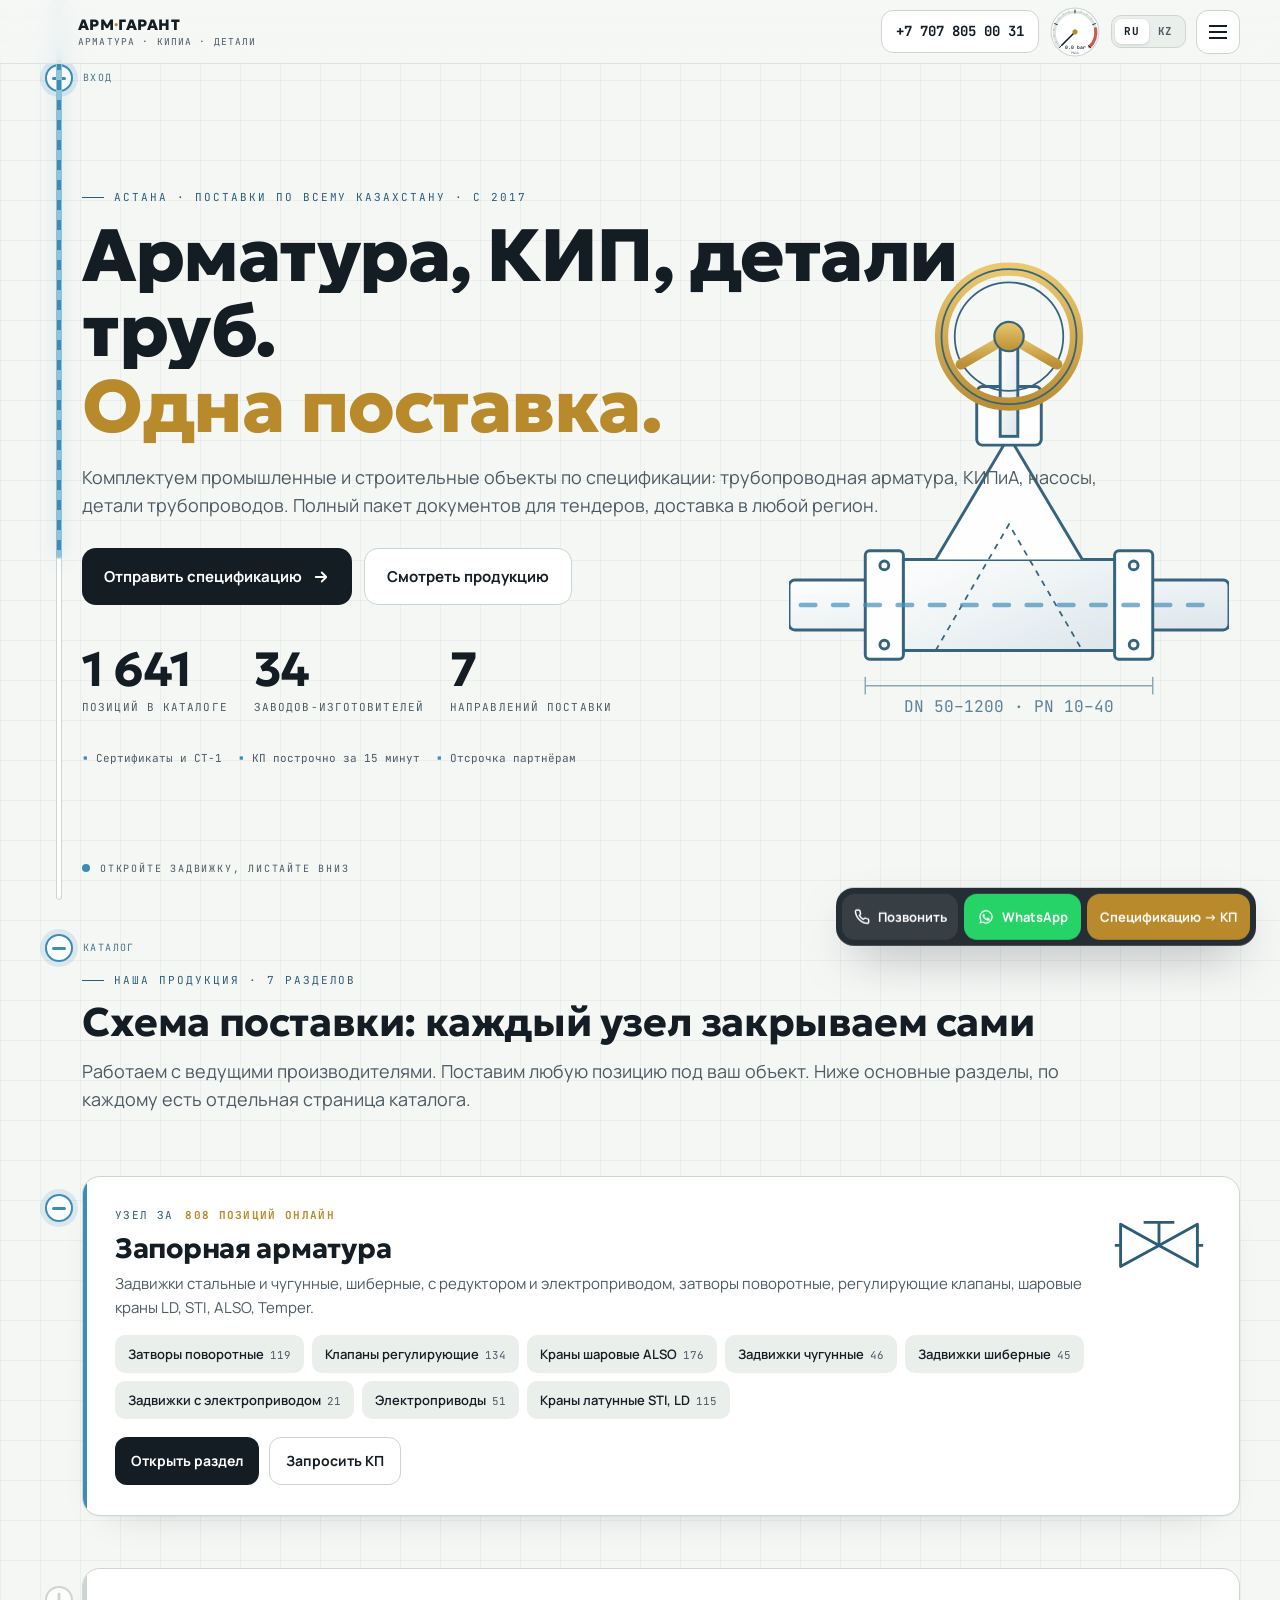
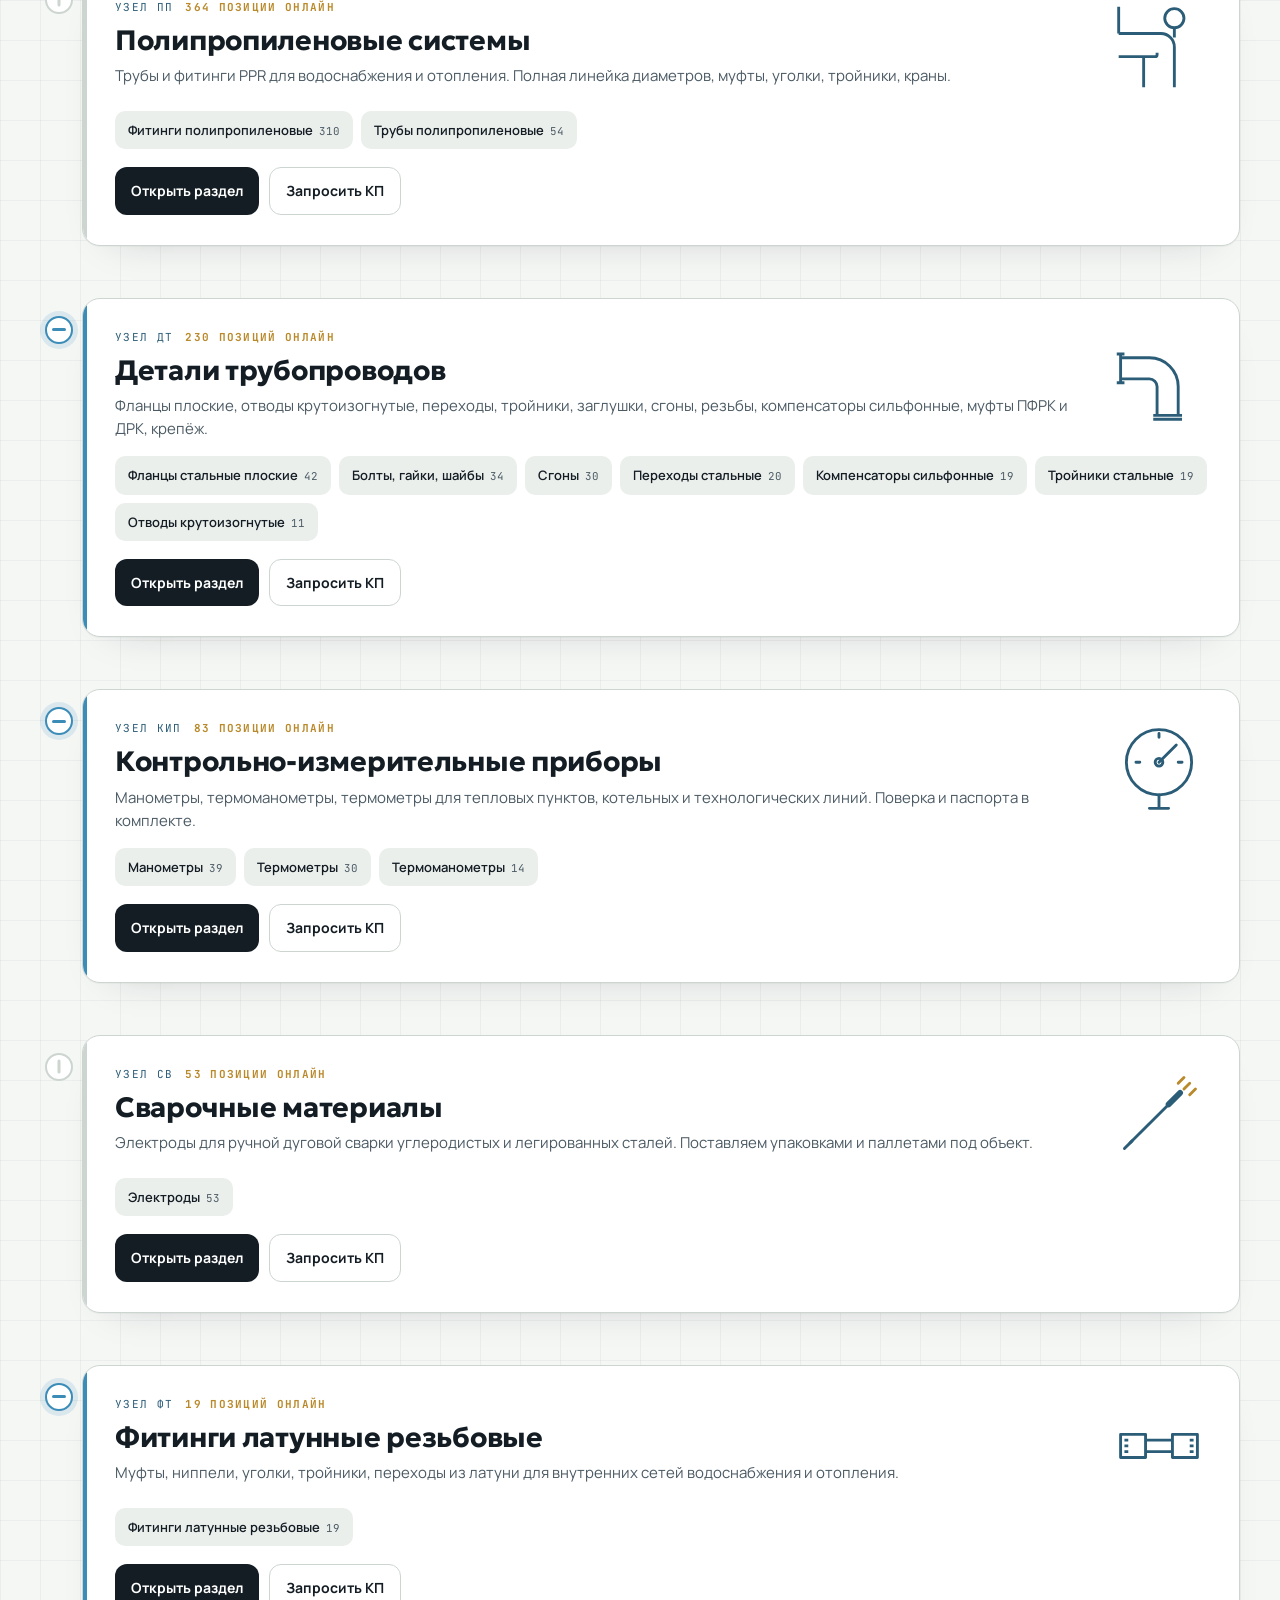
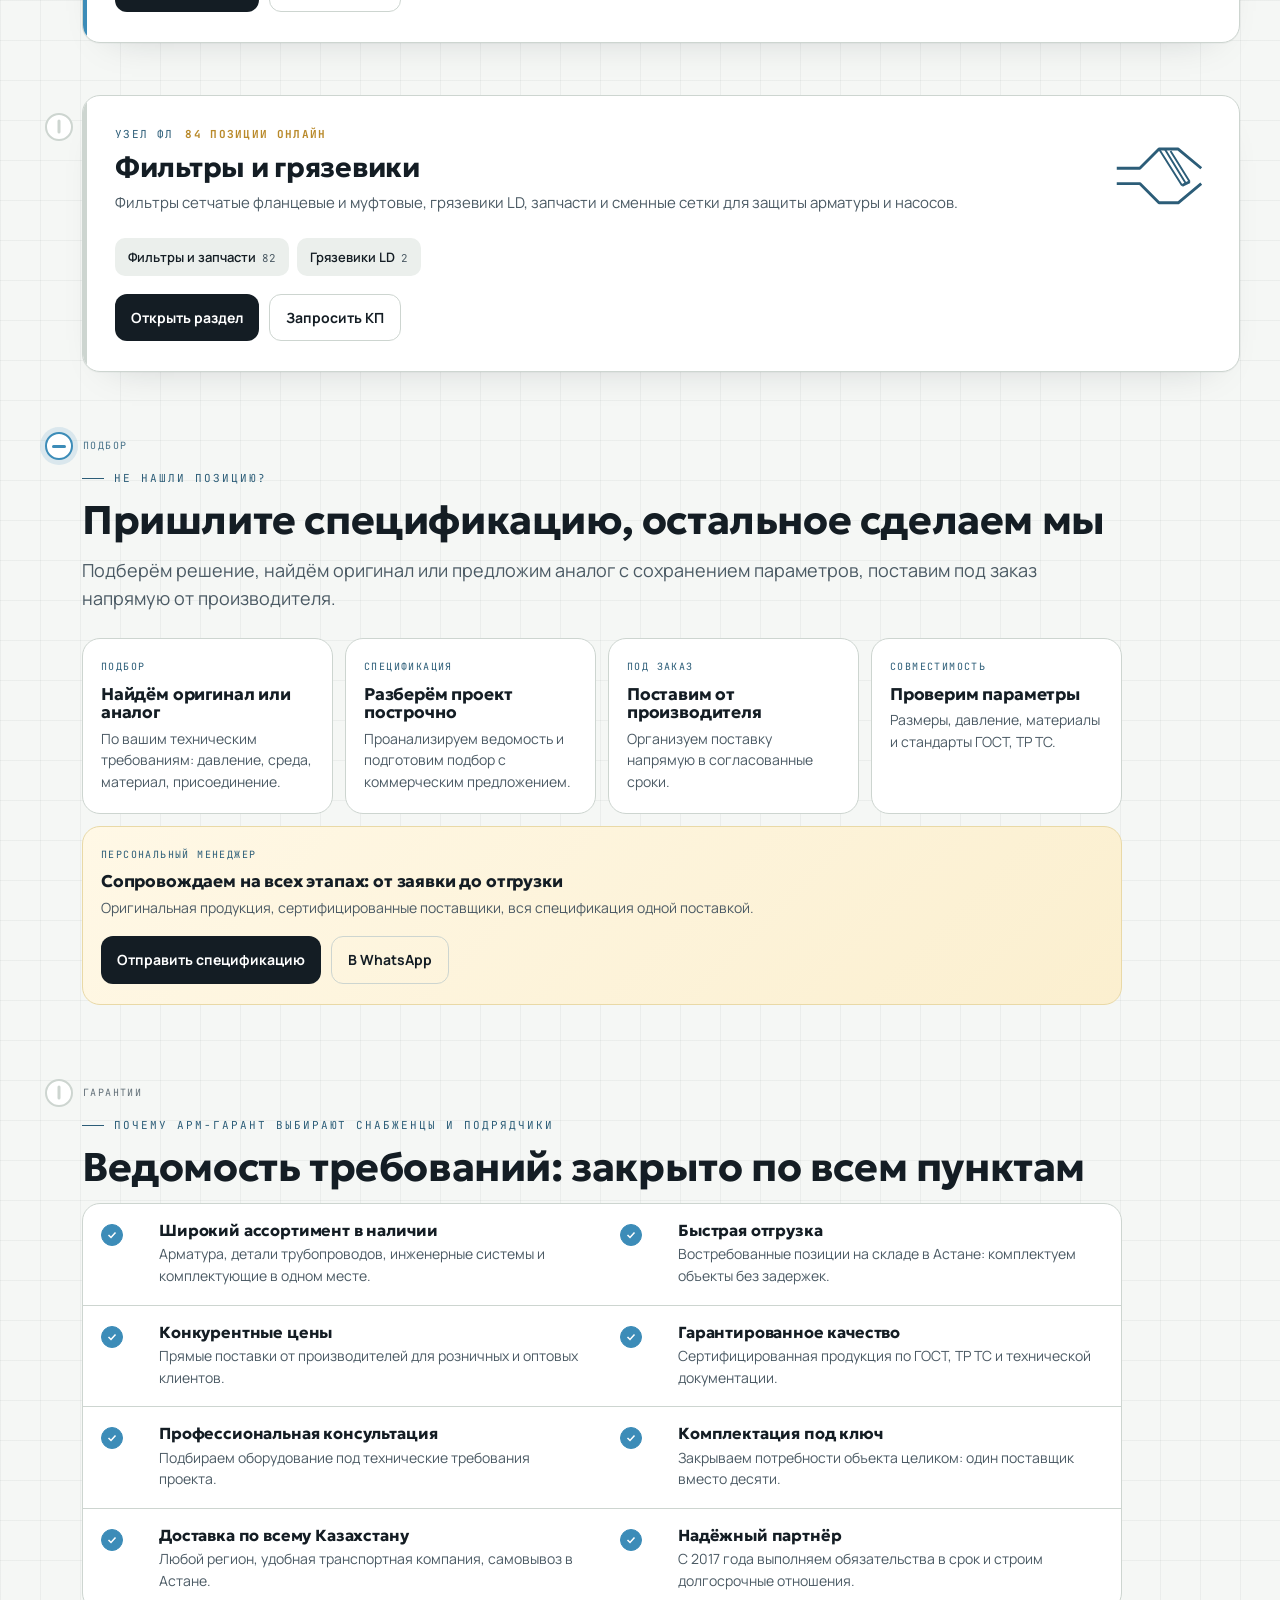
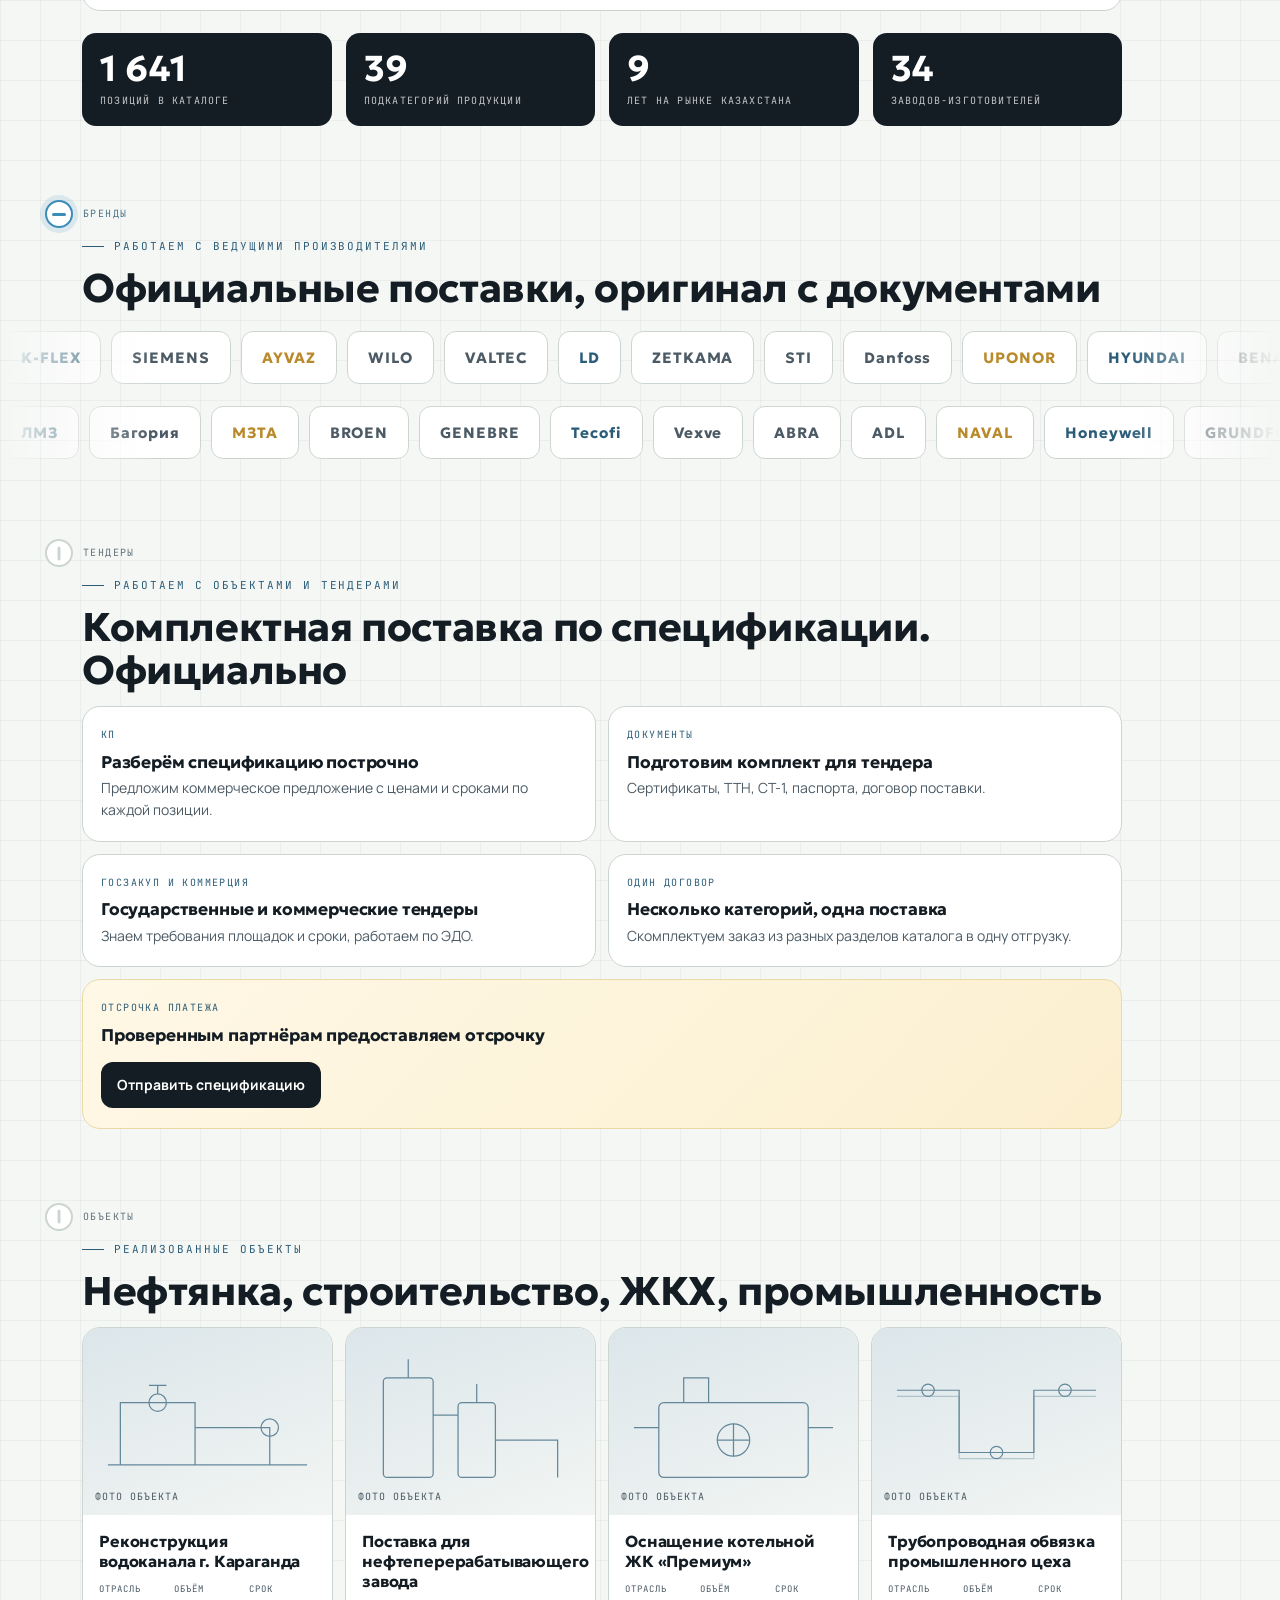
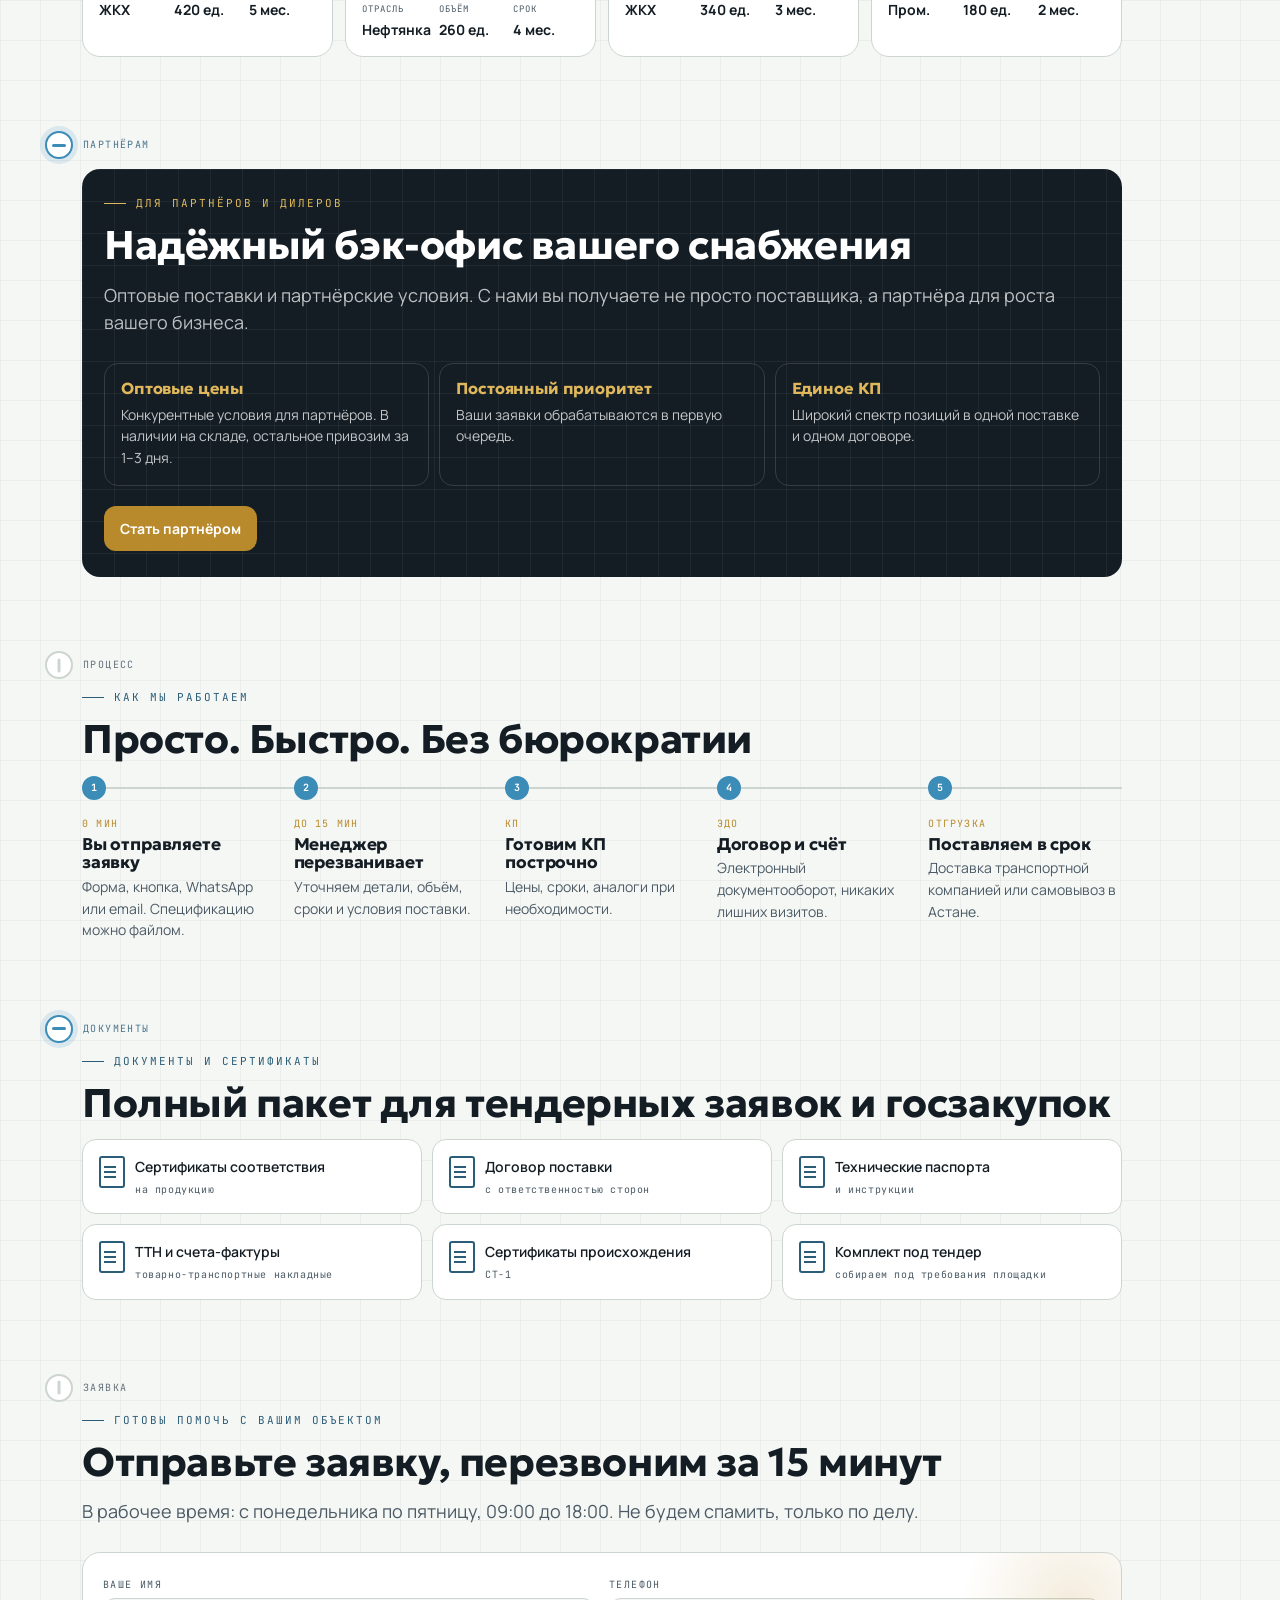
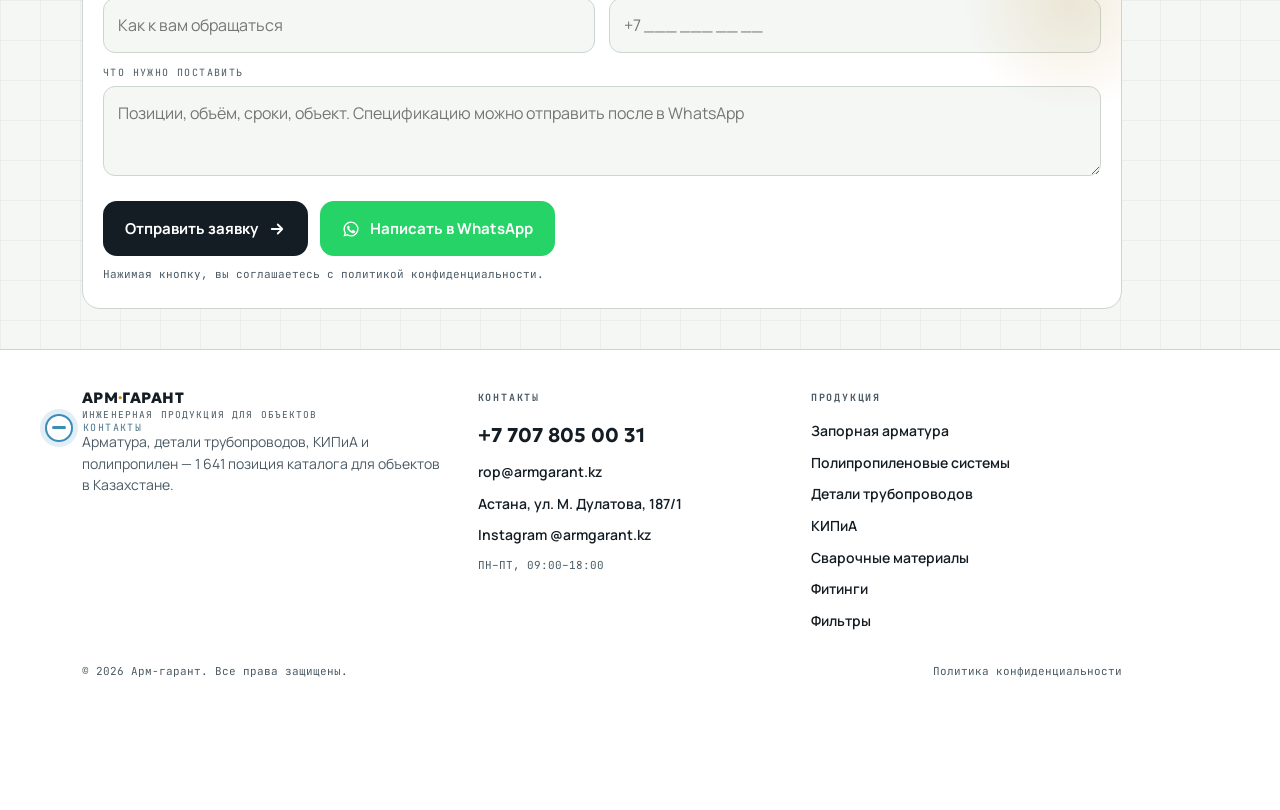
==== commit b920b32f: "Казахская версия, переключатель RU/KZ и приёмочные правки нового концепта i18n без разметки HTML: Tr" ====
--- a/index.html
+++ b/index.html
@@ -86,6 +86,12 @@
 .menu-open .burger span{background:transparent}
 .menu-open .burger span::before{top:0;transform:rotate(45deg)}
 .menu-open .burger span::after{top:0;transform:rotate(-45deg)}
+.lang{display:flex;padding:3px;border-radius:10px;background:var(--paper-2);border:1px solid var(--line);flex:none}
+.lang button{font-family:var(--f-mono);font-size:11px;font-weight:700;letter-spacing:.06em;padding:7px 9px;border-radius:7px;color:var(--ink-2);transition:background .2s,color .2s;line-height:1}
+.lang button.is-active{background:#fff;color:var(--ink);box-shadow:0 1px 3px rgba(20,29,36,.14)}
+.lang button:hover:not(.is-active){color:var(--ink)}
+@media(max-width:479px){.gauge{display:none}}
+@media(max-width:400px){.logo span{display:none}.hdr{padding-left:calc(var(--rail-x) + 16px)}}
 .hdr-phone{display:none;font-family:var(--f-mono);font-size:14px;font-weight:700;padding:10px 14px;border:1px solid var(--line);border-radius:12px;background:#fff}
 @media(min-width:900px){.hdr-phone{display:block}}
 
@@ -133,8 +139,8 @@
 .eyebrow{font-family:var(--f-mono);font-size:11px;letter-spacing:.18em;text-transform:uppercase;color:var(--steel);margin-bottom:12px;display:flex;align-items:center;gap:10px}
 .eyebrow::before{content:"";width:22px;height:1px;background:var(--steel)}
 h1,h2,h3{font-family:var(--f-display);line-height:1.08;letter-spacing:-.01em}
-h2{font-size:clamp(24px,5.2vw,40px);font-weight:700;margin-bottom:14px;max-width:16ch}
-.lead{font-size:16px;color:var(--ink-2);max-width:52ch;margin-bottom:26px}
+h2{font-size:clamp(24px,5.2vw,40px);font-weight:700;margin-bottom:14px}
+.lead{font-size:16px;color:var(--ink-2);margin-bottom:26px}
 @media(min-width:900px){.lead{font-size:18px}}
 
 /* reveal */
@@ -144,14 +150,15 @@
 
 /* ============ HERO ============ */
 .hero{padding-top:96px;min-height:100svh;display:flex;flex-direction:column;justify-content:center;overflow:hidden}
-.hero h1{font-size:clamp(30px,8.4vw,74px);font-weight:800;line-height:1.02;letter-spacing:-.02em;max-width:14ch}
+.hero h1{font-size:clamp(30px,8.4vw,74px);font-weight:800;line-height:1.02;letter-spacing:-.02em}
 .hero h1 .w{display:inline-block;overflow:hidden;vertical-align:top}
 .hero h1 .w span{display:inline-block;transform:translateY(110%);animation:rise .9s cubic-bezier(.2,.8,.2,1) forwards}
 .hero h1 .brass{color:var(--brass)}
 @keyframes rise{to{transform:none}}
 .hero .lead{margin-top:20px}
-.hero-valve{position:absolute;right:-18%;top:52%;width:min(78vw,540px);transform:translateY(-50%);opacity:.95;pointer-events:none}
-@media(min-width:900px){.hero-valve{right:4%;width:440px;top:55%}}
+.hero .wrap{position:relative;z-index:2}
+.hero-valve{position:absolute;right:-34%;top:64%;width:min(74vw,540px);transform:translateY(-50%);opacity:.4;pointer-events:none;z-index:1}
+@media(min-width:900px){.hero-valve{right:4%;width:440px;top:55%;opacity:.95}}
 .hero-valve .wheel{transform-origin:150px 62px}
 .hero-cta{display:flex;flex-wrap:wrap;gap:12px;margin-top:28px;position:relative;z-index:2}
 .btn{display:inline-flex;align-items:center;gap:10px;padding:16px 22px;border-radius:14px;font-weight:700;font-size:15px;transition:.25s;position:relative;overflow:hidden}
@@ -164,7 +171,7 @@
 .hero-stats{display:flex;gap:26px;margin-top:40px;position:relative;z-index:2;flex-wrap:wrap}
 .stat b{font-family:var(--f-display);font-size:clamp(28px,7vw,48px);font-weight:700;letter-spacing:-.02em;display:block;line-height:1}
 .stat b em{font-style:normal;color:var(--brass)}
-.stat span{font-family:var(--f-mono);font-size:11px;letter-spacing:.1em;text-transform:uppercase;color:var(--ink-2);display:block;margin-top:6px}
+.stat > span{font-family:var(--f-mono);font-size:11px;letter-spacing:.1em;text-transform:uppercase;color:var(--ink-2);display:block;margin-top:6px}
 .hero-meta{margin-top:34px;display:flex;gap:16px;flex-wrap:wrap;font-family:var(--f-mono);font-size:11px;color:var(--ink-2);position:relative;z-index:2}
 .hero-meta span::before{content:"▪ ";color:var(--flow)}
 .scroll-hint{position:absolute;bottom:24px;left:calc(var(--rail-x) + 26px);font-family:var(--f-mono);font-size:10px;letter-spacing:.18em;text-transform:uppercase;color:var(--ink-2);display:flex;align-items:center;gap:10px}
@@ -174,6 +181,7 @@
 /* ============ КАТАЛОГ / УЗЛЫ ============ */
 .cat{position:relative;padding:34px var(--gutter) 34px calc(var(--rail-x) + 26px);scroll-margin-top:60px}
 .cat .node{top:44px}
+.sec:not(.hero) .node{top:34px}
 .card{
   background:#fff;border:1px solid var(--line);border-radius:var(--radius);padding:22px 20px;
   position:relative;overflow:hidden;
@@ -184,8 +192,8 @@
 .card-top{display:flex;justify-content:space-between;align-items:flex-start;gap:14px}
 .tagline{font-family:var(--f-mono);font-size:11px;letter-spacing:.12em;text-transform:uppercase;color:var(--steel);display:flex;gap:12px;flex-wrap:wrap}
 .tagline b{color:var(--brass)}
-.card h3{font-size:clamp(20px,5vw,28px);font-weight:700;margin:10px 0 8px;max-width:14ch}
-.card p{color:var(--ink-2);font-size:15px;max-width:50ch}
+.card h3{font-size:clamp(20px,5vw,28px);font-weight:700;margin:10px 0 8px}
+.card p{color:var(--ink-2);font-size:15px}
 .sym{width:74px;height:74px;flex:none;color:var(--steel)}
 .sym svg{width:100%;height:100%}
 .chips{display:flex;flex-wrap:wrap;gap:8px;margin-top:16px}
@@ -228,7 +236,7 @@
 .since div{padding:18px;border-radius:14px;background:var(--ink);color:#fff}
 .since b{font-family:var(--f-display);font-size:clamp(24px,6vw,36px);display:block;line-height:1}
 .since b em{font-style:normal;color:var(--brass-2)}
-.since span{font-family:var(--f-mono);font-size:10px;letter-spacing:.12em;text-transform:uppercase;opacity:.75;display:block;margin-top:6px}
+.since > div > span{font-family:var(--f-mono);font-size:10px;letter-spacing:.12em;text-transform:uppercase;opacity:.75;display:block;margin-top:6px}
 
 /* ============ БРЕНДЫ ============ */
 .marq{overflow:hidden;margin:0 calc(var(--gutter) * -1) 0 calc((var(--rail-x) + 26px) * -1);padding:6px 0;-webkit-mask-image:linear-gradient(to right,transparent,#000 12%,#000 88%,transparent);mask-image:linear-gradient(to right,transparent,#000 12%,#000 88%,transparent)}
@@ -386,6 +394,10 @@
         <text x="50" y="82" text-anchor="middle" class="val" id="gaugeVal">0.0 bar</text>
         <text x="50" y="92" text-anchor="middle" font-family="JetBrains Mono" font-size="6" fill="#4B5A64">PN16</text>
       </svg>
+    </div>
+    <div class="lang" role="group" aria-label="Язык сайта">
+      <button type="button" data-lang="ru" class="is-active" aria-pressed="true" lang="ru">RU</button>
+      <button type="button" data-lang="kk" aria-pressed="false" lang="kk">KZ</button>
     </div>
     <button class="burger" id="burger" aria-label="Меню" aria-expanded="false"><span></span></button>
   </div>
@@ -1012,7 +1024,7 @@
   /* ---- "Запросить КП" подставляет раздел в форму ---- */
   const msg=document.getElementById('msgField');
   document.querySelectorAll('[data-topic]').forEach(a=>a.addEventListener('click',()=>{
-    if(!msg.value) msg.value='Раздел: '+a.dataset.topic+'. ';
+    if(!msg.value) msg.value=window.AG_T('topic')+': '+window.AG_T(a.dataset.topic)+'. ';
   }));
 
   /* ---- форма: отправка в WhatsApp с готовым текстом ---- */
@@ -1022,14 +1034,345 @@
     const f=new FormData(form);
     if(f.get('company')) return;
     const name=(f.get('name')||'').trim(), phone=(f.get('phone')||'').trim(), m=(f.get('msg')||'').trim();
-    if(!name||!phone){ note.textContent='Укажите имя и телефон, чтобы мы могли перезвонить.'; note.style.color='#C8412F'; return; }
-    const text='Заявка с сайта Арм-гарант%0AИмя: '+encodeURIComponent(name)+'%0AТелефон: '+encodeURIComponent(phone)+(m?'%0A'+encodeURIComponent(m):'');
+    if(!name||!phone){ note.textContent=window.AG_T('err'); note.style.color='#C8412F'; return; }
+    const text=encodeURIComponent(window.AG_T('wa.head'))+'%0A'+encodeURIComponent(window.AG_T('wa.name'))+': '+encodeURIComponent(name)+'%0A'+encodeURIComponent(window.AG_T('wa.phone'))+': '+encodeURIComponent(phone)+(m?'%0A'+encodeURIComponent(m):'');
     window.open('https://wa.me/77078050031?text='+text,'_blank');
-    note.textContent='Заявка сформирована. Если WhatsApp не открылся, позвоните: +7 707 805 00 31';
+    note.textContent=window.AG_T('ok');
     note.style.color='var(--steel)';
     form.reset();
   });
 })();
 </script>
+
+<script>
+/* ===== i18n RU/KZ. Разметка — русская, словарь снизу. ===== */
+(function(){
+"use strict";
+var KK = {
+"Арм-гарант, на главную": "Арм-гарант, басты бетке",
+"арматура · КИПиА · детали": "арматура · БӨА · бөлшектер",
+"Давление в системе растёт по мере прокрутки": "Бет төмен жылжыған сайын жүйедегі қысым артады",
+"Меню": "Мәзір",
+"Схема сайта": "Сайт картасы",
+"Продукция": "Өнім",
+"Запорная арматура": "Бекіткіш арматура",
+"Полипропиленовые системы": "Полипропилен жүйелері",
+"Детали трубопроводов": "Құбыр бөлшектері",
+"Контрольно-измерительные приборы": "Бақылау-өлшеу аспаптары",
+"Сварочные материалы": "Дәнекерлеу материалдары",
+"Фитинги латунные": "Жез фитингтер",
+"Фильтры и грязевики": "Сүзгілер мен кір ұстағыштар",
+"Компания": "Компания",
+"Подбор под спецификацию": "Спецификация бойынша іріктеу",
+"Почему Арм-гарант": "Неліктен Арм-гарант",
+"Бренды": "Брендтер",
+"Тендеры и объекты": "Тендерлер мен нысандар",
+"Реализованные объекты": "Орындалған нысандар",
+"Партнёрам и дилерам": "Серіктестер мен дилерлерге",
+"Как мы работаем": "Қалай жұмыс істейміз",
+"Документы": "Құжаттар",
+"Оставить заявку": "Өтінім қалдыру",
+"Контакты": "Байланыс",
+"вход": "кіру",
+"Астана · поставки по всему Казахстану · с 2017": "Астана · Қазақстан бойынша жеткізу · 2017 жылдан",
+"Комплектуем промышленные и строительные объекты по спецификации: трубопроводная арматура, КИПиА, насосы, детали трубопроводов. Полный пакет документов для тендеров, доставка в любой регион.": "Өнеркәсіптік және құрылыс нысандарын спецификация бойынша жинақтаймыз: құбыр арматурасы, БӨА, сорғылар, құбыр бөлшектері. Тендерге арналған толық құжат пакеті, кез келген өңірге жеткізу.",
+"Отправить спецификацию": "Спецификация жіберу",
+"Смотреть продукцию": "Өнімді қарау",
+"позиций в каталоге": "каталог позициясы",
+"заводов-изготовителей": "өндіруші зауыт",
+"направлений поставки": "жеткізу бағыты",
+"Сертификаты и СТ-1": "Сертификаттар және СТ-1",
+"КП построчно за 15 минут": "Коммерциялық ұсыныс 15 минутта",
+"Отсрочка партнёрам": "Серіктестерге төлем мерзімін ұзарту",
+"откройте задвижку, листайте вниз": "ысырманы ашыңыз, төмен жылжыңыз",
+"каталог": "каталог",
+"Наша продукция · 7 разделов": "Біздің өнім · 7 бөлім",
+"Схема поставки: каждый узел закрываем сами": "Жеткізу схемасы: әр торапты өзіміз жабамыз",
+"Работаем с ведущими производителями. Поставим любую позицию под ваш объект. Ниже основные разделы, по каждому есть отдельная страница каталога.": "Жетекші өндірушілермен жұмыс істейміз. Нысаныңызға кез келген позицияны жеткіземіз. Төменде негізгі бөлімдер, әрқайсысының жеке каталог беті бар.",
+"Узел ЗА": "БА торабы",
+"808 позиций онлайн": "808 позиция онлайн",
+"Задвижки стальные и чугунные, шиберные, с редуктором и электроприводом, затворы поворотные, регулирующие клапаны, шаровые краны LD, STI, ALSO, Temper.": "Болат және шойын ысырмалар, шиберлі, редукторлы және электржетекті, бұрылмалы ысырмалар, реттеуші клапандар, LD, STI, ALSO, Temper шар крандары.",
+"Затворы поворотные": "Бұрылмалы ысырмалар",
+"Клапаны регулирующие": "Реттеуші клапандар",
+"Краны шаровые ALSO": "ALSO шар крандары",
+"Задвижки чугунные": "Шойын ысырмалар",
+"Задвижки шиберные": "Шиберлі ысырмалар",
+"Задвижки с электроприводом": "Электржетекті ысырмалар",
+"Электроприводы": "Электржетектер",
+"Краны латунные STI, LD": "STI, LD жез крандары",
+"Открыть раздел": "Бөлімді ашу",
+"Запросить КП": "Коммерциялық ұсыныс сұрау",
+"Узел ПП": "ПП торабы",
+"364 позиции онлайн": "364 позиция онлайн",
+"Трубы и фитинги PPR для водоснабжения и отопления. Полная линейка диаметров, муфты, уголки, тройники, краны.": "Сумен жабдықтау және жылытуға арналған PPR құбырлары мен фитингтері. Диаметрлердің толық қатары, муфталар, бұрыштамалар, тройниктер, крандар.",
+"Фитинги полипропиленовые": "Полипропилен фитингтері",
+"Трубы полипропиленовые": "Полипропилен құбырлары",
+"Узел ДТ": "ҚБ торабы",
+"230 позиций онлайн": "230 позиция онлайн",
+"Фланцы плоские, отводы крутоизогнутые, переходы, тройники, заглушки, сгоны, резьбы, компенсаторы сильфонные, муфты ПФРК и ДРК, крепёж.": "Жазық фланецтер, күрт иілген бұрылымдар, ауыспалар, тройниктер, тығындар, сгондар, бұрандалар, сильфонды компенсаторлар, ПФРК және ДРК муфталары, бекіткіштер.",
+"Фланцы стальные плоские": "Болат жазық фланецтер",
+"Болты, гайки, шайбы": "Болттар, гайкалар, шайбалар",
+"Сгоны": "Сгондар",
+"Переходы стальные": "Болат ауыспалар",
+"Компенсаторы сильфонные": "Сильфонды компенсаторлар",
+"Тройники стальные": "Болат тройниктер",
+"Отводы крутоизогнутые": "Күрт иілген бұрылымдар",
+"Узел КИП": "БӨА торабы",
+"83 позиции онлайн": "83 позиция онлайн",
+"Манометры, термоманометры, термометры для тепловых пунктов, котельных и технологических линий. Поверка и паспорта в комплекте.": "Жылу пункттеріне, қазандықтарға және технологиялық желілерге арналған манометрлер, термоманометрлер, термометрлер. Тексеру мен паспорттар жинақта.",
+"Манометры": "Манометрлер",
+"Термометры": "Термометрлер",
+"Термоманометры": "Термоманометрлер",
+"Узел СВ": "ДМ торабы",
+"53 позиции онлайн": "53 позиция онлайн",
+"Электроды для ручной дуговой сварки углеродистых и легированных сталей. Поставляем упаковками и паллетами под объект.": "Көміртекті және легирленген болаттарды қолмен доғалы дәнекерлеуге арналған электродтар. Нысанға орамдап және паллеттеп жеткіземіз.",
+"Электроды": "Электродтар",
+"Узел ФТ": "ЖФ торабы",
+"19 позиций онлайн": "19 позиция онлайн",
+"Фитинги латунные резьбовые": "Бұрандалы жез фитингтер",
+"Муфты, ниппели, уголки, тройники, переходы из латуни для внутренних сетей водоснабжения и отопления.": "Ішкі сумен жабдықтау және жылыту желілеріне арналған жезден жасалған муфталар, ниппельдер, бұрыштамалар, тройниктер, ауыспалар.",
+"Узел ФЛ": "СҮ торабы",
+"84 позиции онлайн": "84 позиция онлайн",
+"Фильтры сетчатые фланцевые и муфтовые, грязевики LD, запчасти и сменные сетки для защиты арматуры и насосов.": "Фланецті және муфталы торлы сүзгілер, LD кір ұстағыштары, арматура мен сорғыларды қорғауға арналған қосалқы бөлшектер мен ауыспалы торлар.",
+"Фильтры и запчасти": "Сүзгілер мен қосалқы бөлшектер",
+"Грязевики LD": "LD кір ұстағыштары",
+"подбор": "іріктеу",
+"Не нашли позицию?": "Позицияны таппадыңыз ба?",
+"Пришлите спецификацию, остальное сделаем мы": "Спецификацияны жіберіңіз, қалғанын өзіміз жасаймыз",
+"Подберём решение, найдём оригинал или предложим аналог с сохранением параметров, поставим под заказ напрямую от производителя.": "Шешім іріктейміз, түпнұсқаны табамыз немесе параметрлерін сақтай отырып аналог ұсынамыз, өндірушіден тікелей тапсырыспен жеткіземіз.",
+"Подбор": "Іріктеу",
+"Найдём оригинал или аналог": "Түпнұсқаны немесе аналогты табамыз",
+"По вашим техническим требованиям: давление, среда, материал, присоединение.": "Сіздің техникалық талаптарыңыз бойынша: қысым, орта, материал, жалғау.",
+"Спецификация": "Спецификация",
+"Разберём проект построчно": "Жобаны жол-жолымен талдаймыз",
+"Проанализируем ведомость и подготовим подбор с коммерческим предложением.": "Тізімдемені талдап, коммерциялық ұсыныспен бірге іріктеу дайындаймыз.",
+"Под заказ": "Тапсырыспен",
+"Поставим от производителя": "Өндірушіден жеткіземіз",
+"Организуем поставку напрямую в согласованные сроки.": "Келісілген мерзімде тікелей жеткізуді ұйымдастырамыз.",
+"Совместимость": "Үйлесімділік",
+"Проверим параметры": "Параметрлерді тексереміз",
+"Размеры, давление, материалы и стандарты ГОСТ, ТР ТС.": "Өлшемдер, қысым, материалдар және МЕМСТ, КО ТР стандарттары.",
+"Персональный менеджер": "Жеке менеджер",
+"Сопровождаем на всех этапах: от заявки до отгрузки": "Барлық кезеңде сүйемелдейміз: өтінімнен жөнелтуге дейін",
+"Оригинальная продукция, сертифицированные поставщики, вся спецификация одной поставкой.": "Түпнұсқа өнім, сертификатталған жеткізушілер, бүкіл спецификация бір жеткізілімде.",
+"В WhatsApp": "WhatsApp-та",
+"гарантии": "кепілдіктер",
+"Почему Арм-гарант выбирают снабженцы и подрядчики": "Жабдықтаушылар мен мердігерлер Арм-гарантты неге таңдайды",
+"Ведомость требований: закрыто по всем пунктам": "Талаптар тізімдемесі: барлық тармақ жабылған",
+"Широкий ассортимент в наличии": "Қоймада кең ассортимент",
+"Арматура, детали трубопроводов, инженерные системы и комплектующие в одном месте.": "Арматура, құбыр бөлшектері, инженерлік жүйелер мен жинақтаушылар бір жерде.",
+"Быстрая отгрузка": "Жылдам жөнелту",
+"Востребованные позиции на складе в Астане: комплектуем объекты без задержек.": "Сұранысқа ие позициялар Астанадағы қоймада: нысандарды кідіріссіз жинақтаймыз.",
+"Конкурентные цены": "Бәсекеге қабілетті бағалар",
+"Прямые поставки от производителей для розничных и оптовых клиентов.": "Бөлшек және көтерме клиенттерге өндірушілерден тікелей жеткізу.",
+"Гарантированное качество": "Кепілдендірілген сапа",
+"Сертифицированная продукция по ГОСТ, ТР ТС и технической документации.": "МЕМСТ, КО ТР және техникалық құжаттамаға сай сертификатталған өнім.",
+"Профессиональная консультация": "Кәсіби кеңес",
+"Подбираем оборудование под технические требования проекта.": "Жабдықты жобаның техникалық талаптарына сай іріктейміз.",
+"Комплектация под ключ": "Кілт тапсырмалы жинақтау",
+"Закрываем потребности объекта целиком: один поставщик вместо десяти.": "Нысанның қажеттілігін толық жабамыз: он жеткізушінің орнына біреуі.",
+"Доставка по всему Казахстану": "Қазақстан бойынша жеткізу",
+"Любой регион, удобная транспортная компания, самовывоз в Астане.": "Кез келген өңір, ыңғайлы көлік компаниясы, Астанада өзі алып кету.",
+"Надёжный партнёр": "Сенімді серіктес",
+"С 2017 года выполняем обязательства в срок и строим долгосрочные отношения.": "2017 жылдан бері міндеттемелерді мерзімінде орындап, ұзақ мерзімді қарым-қатынас құрамыз.",
+"подкатегорий продукции": "өнім ішкі санаты",
+"лет на рынке Казахстана": "жыл Қазақстан нарығында",
+"бренды": "брендтер",
+"Работаем с ведущими производителями": "Жетекші өндірушілермен жұмыс істейміз",
+"Официальные поставки, оригинал с документами": "Ресми жеткізу, құжаттарымен түпнұсқа",
+"тендеры": "тендерлер",
+"Работаем с объектами и тендерами": "Нысандармен және тендерлермен жұмыс істейміз",
+"Комплектная поставка по спецификации. Официально": "Спецификация бойынша жинақты жеткізу. Ресми",
+"КП": "Ұсыныс",
+"Разберём спецификацию построчно": "Спецификацияны жол-жолымен талдаймыз",
+"Предложим коммерческое предложение с ценами и сроками по каждой позиции.": "Әр позиция бойынша бағасы мен мерзімі көрсетілген коммерциялық ұсыныс береміз.",
+"Подготовим комплект для тендера": "Тендерге арналған жинақ дайындаймыз",
+"Сертификаты, ТТН, СТ-1, паспорта, договор поставки.": "Сертификаттар, ТКЖ, СТ-1, паспорттар, жеткізу шарты.",
+"Госзакуп и коммерция": "Мемсатып алу және коммерция",
+"Государственные и коммерческие тендеры": "Мемлекеттік және коммерциялық тендерлер",
+"Знаем требования площадок и сроки, работаем по ЭДО.": "Алаңдардың талаптары мен мерзімдерін білеміз, электрондық құжат айналымымен жұмыс істейміз.",
+"Один договор": "Бір шарт",
+"Несколько категорий, одна поставка": "Бірнеше санат, бір жеткізілім",
+"Скомплектуем заказ из разных разделов каталога в одну отгрузку.": "Каталогтың әртүрлі бөлімінен тапсырысты бір жөнелтілімге жинақтаймыз.",
+"Отсрочка платежа": "Төлем мерзімін ұзарту",
+"Проверенным партнёрам предоставляем отсрочку": "Тексерілген серіктестерге төлем мерзімін ұзартамыз",
+"объекты": "нысандар",
+"Нефтянка, строительство, ЖКХ, промышленность": "Мұнай саласы, құрылыс, ТКШ, өнеркәсіп",
+"фото объекта": "нысан фотосы",
+"Реконструкция водоканала г. Караганда": "Қарағанды қаласының су арнасын реконструкциялау",
+"Отрасль": "Сала",
+"ЖКХ": "ТКШ",
+"Объём": "Көлемі",
+"420 ед.": "420 дана",
+"Срок": "Мерзімі",
+"5 мес.": "5 ай",
+"Поставка для нефтеперерабатывающего завода": "Мұнай өңдеу зауытына жеткізу",
+"Нефтянка": "Мұнай саласы",
+"260 ед.": "260 дана",
+"4 мес.": "4 ай",
+"Оснащение котельной ЖК «Премиум»": "«Премиум» ТК қазандығын жарақтандыру",
+"340 ед.": "340 дана",
+"3 мес.": "3 ай",
+"Трубопроводная обвязка промышленного цеха": "Өнеркәсіптік цехтың құбыр байламы",
+"Пром.": "Өнерк.",
+"180 ед.": "180 дана",
+"2 мес.": "2 ай",
+"партнёрам": "серіктестерге",
+"Для партнёров и дилеров": "Серіктестер мен дилерлерге",
+"Надёжный бэк-офис вашего снабжения": "Жабдықтауыңыздың сенімді бэк-офисі",
+"Оптовые поставки и партнёрские условия. С нами вы получаете не просто поставщика, а партнёра для роста вашего бизнеса.": "Көтерме жеткізу және серіктестік шарттары. Бізбен сіз жай ғана жеткізушіні емес, бизнесіңіздің өсуіне серіктес аласыз.",
+"Оптовые цены": "Көтерме бағалар",
+"Конкурентные условия для партнёров. В наличии на складе, остальное привозим за 1–3 дня.": "Серіктестерге бәсекеге қабілетті шарттар. Қоймада бар, қалғанын 1–3 күнде жеткіземіз.",
+"Постоянный приоритет": "Тұрақты басымдық",
+"Ваши заявки обрабатываются в первую очередь.": "Сіздің өтінімдеріңіз бірінші кезекте өңделеді.",
+"Единое КП": "Бірыңғай коммерциялық ұсыныс",
+"Широкий спектр позиций в одной поставке и одном договоре.": "Бір жеткізілім мен бір шартта кең позиция ауқымы.",
+"Стать партнёром": "Серіктес болу",
+"процесс": "үдеріс",
+"Просто. Быстро. Без бюрократии": "Қарапайым. Жылдам. Бюрократиясыз",
+"0 мин": "0 мин",
+"Вы отправляете заявку": "Сіз өтінім жібересіз",
+"Форма, кнопка, WhatsApp или email. Спецификацию можно файлом.": "Форма, түйме, WhatsApp немесе email. Спецификацияны файлмен жіберуге болады.",
+"до 15 мин": "15 минутқа дейін",
+"Менеджер перезванивает": "Менеджер қайта қоңырау шалады",
+"Уточняем детали, объём, сроки и условия поставки.": "Егжей-тегжейін, көлемін, мерзімін және жеткізу шарттарын нақтылаймыз.",
+"Готовим КП построчно": "Ұсынысты жол-жолымен дайындаймыз",
+"Цены, сроки, аналоги при необходимости.": "Бағалар, мерзімдер, қажет болса аналогтар.",
+"ЭДО": "ЭҚА",
+"Договор и счёт": "Шарт және шот",
+"Электронный документооборот, никаких лишних визитов.": "Электрондық құжат айналымы, артық барудың қажеті жоқ.",
+"отгрузка": "жөнелту",
+"Поставляем в срок": "Мерзімінде жеткіземіз",
+"Доставка транспортной компанией или самовывоз в Астане.": "Көлік компаниясымен жеткізу немесе Астанада өзі алып кету.",
+"документы": "құжаттар",
+"Документы и сертификаты": "Құжаттар мен сертификаттар",
+"Полный пакет для тендерных заявок и госзакупок": "Тендерлік өтінімдер мен мемсатып алуға толық пакет",
+"Сертификаты соответствия": "Сәйкестік сертификаттары",
+"на продукцию": "өнімге",
+"Договор поставки": "Жеткізу шарты",
+"с ответственностью сторон": "тараптардың жауапкершілігімен",
+"Технические паспорта": "Техникалық паспорттар",
+"и инструкции": "және нұсқаулықтар",
+"ТТН и счета-фактуры": "ТКЖ және шот-фактуралар",
+"товарно-транспортные накладные": "тауар-көлік жүкқұжаттары",
+"Сертификаты происхождения": "Шығу тегі сертификаттары",
+"СТ-1": "СТ-1",
+"Комплект под тендер": "Тендерге арналған жинақ",
+"собираем под требования площадки": "алаң талабына сай жинаймыз",
+"заявка": "өтінім",
+"Готовы помочь с вашим объектом": "Нысаныңызға көмектесуге дайынбыз",
+"Отправьте заявку, перезвоним за 15 минут": "Өтінім жіберіңіз, 15 минутта қайта қоңырау шаламыз",
+"В рабочее время: с понедельника по пятницу, 09:00 до 18:00. Не будем спамить, только по делу.": "Жұмыс уақытында: дүйсенбіден жұмаға дейін, 09:00-ден 18:00-ге дейін. Спам жібермейміз, тек іс бойынша.",
+"Ваше имя": "Атыңыз",
+"Как к вам обращаться": "Сізге қалай жүгінейік",
+"Телефон": "Телефон",
+"Что нужно поставить": "Не жеткізу керек",
+"Позиции, объём, сроки, объект. Спецификацию можно отправить после в WhatsApp": "Позициялар, көлемі, мерзімдері, нысан. Спецификацияны кейін WhatsApp-қа жіберуге болады",
+"Отправить заявку": "Өтінім жіберу",
+"Написать в WhatsApp": "WhatsApp-қа жазу",
+"Нажимая кнопку, вы соглашаетесь с политикой конфиденциальности.": "Түймені басу арқылы сіз құпиялылық саясатымен келісесіз.",
+"контакты": "байланыс",
+"инженерная продукция для объектов": "нысандарға арналған инженерлік өнім",
+"Арматура, детали трубопроводов, КИПиА и полипропилен — 1 641 позиция каталога для объектов в Казахстане.": "Арматура, құбыр бөлшектері, БӨА және полипропилен — Қазақстандағы нысандарға арналған 1 641 каталог позициясы.",
+"Астана, ул. М. Дулатова, 187/1": "Астана, М. Дулатов көшесі, 187/1",
+"ПН–ПТ, 09:00–18:00": "Дс–Жм, 09:00–18:00",
+"КИПиА": "БӨА",
+"Фитинги": "Фитингтер",
+"Фильтры": "Сүзгілер",
+"© 2026 Арм-гарант. Все права защищены.": "© 2026 Арм-гарант. Барлық құқықтар қорғалған.",
+"Политика конфиденциальности": "Құпиялылық саясаты",
+"Позвонить": "Қоңырау шалу",
+"Спецификацию → КП": "Спецификация → ұсыныс",
+"ЗА·808": "БА·808",
+"ПП·364": "ПП·364",
+"ДТ·230": "ҚБ·230",
+"КИП·83": "БӨА·83",
+"СВ·53": "ДМ·53",
+"ФТ·19": "ЖФ·19",
+"ФЛ·84": "СҮ·84"
+};
+var UI = { ru: {"wa.head": "Заявка с сайта Арм-гарант", "wa.name": "Имя", "wa.phone": "Телефон", "err": "Укажите имя и телефон, чтобы мы могли перезвонить.", "ok": "Заявка сформирована. Если WhatsApp не открылся, позвоните: +7 707 805 00 31", "topic": "Раздел"}, kk: {"wa.head": "Арм-гарант сайтынан өтінім", "wa.name": "Аты", "wa.phone": "Телефон", "err": "Қайта қоңырау шала алуымыз үшін атыңыз бен телефоныңызды көрсетіңіз.", "ok": "Өтінім қалыптастырылды. WhatsApp ашылмаса, қоңырау шалыңыз: +7 707 805 00 31", "topic": "Бөлім"} };
+var MT = { ru: {"title": "Арм-гарант. Трубопроводная арматура, КИПиА, детали трубопроводов. Астана, доставка по Казахстану", "desc": "Комплексные поставки инженерного оборудования для промышленных и строительных объектов: 1 641 позиция каталога, 7 направлений, 34 завода-изготовителя. Полный пакет документов для тендеров, доставка по всему Казахстану. С 2017 года."}, kk: {"title": "Арм-гарант. Құбыр арматурасы, БӨА, құбыр бөлшектері. Астана, Қазақстан бойынша жеткізу", "desc": "Өнеркәсіптік және құрылыс нысандарына арналған инженерлік жабдықты кешенді жеткізу: 1 641 каталог позициясы, 7 бағыт, 34 өндіруші зауыт. Тендерге толық құжат пакеті, Қазақстан бойынша жеткізу. 2017 жылдан бері."} };
+var H1 = { ru: null, kk: "<span class=\"w\"><span>Арматура,</span></span> <span class=\"w\"><span>БӨА,</span></span> <span class=\"w\"><span>құбыр</span></span> <span class=\"w\"><span>бөлшектері.</span></span><br><span class=\"w\"><span class=\"brass\">Бір</span></span> <span class=\"w\"><span class=\"brass\">жеткізілім.</span></span>" };
+
+window.AG_T = function(k){
+  var l = document.documentElement.lang === "kk" ? "kk" : "ru";
+  if (UI[l][k] !== undefined) return UI[l][k];
+  if (l === "kk" && KK[k] !== undefined) return KK[k];
+  return k;
+};
+
+/* текстовые узлы собираем один раз, храня исходную русскую строку */
+var nodes = [];
+(function collect(){
+  var w = document.createTreeWalker(document.body, NodeFilter.SHOW_TEXT, null, false), n;
+  while ((n = w.nextNode())) {
+    var par = n.parentNode;
+    if (!par || !par.closest) continue;
+    if (par.closest("script,style,svg,#h1")) continue;
+    var t = n.nodeValue.trim();
+    if (t && KK[t] !== undefined) nodes.push([n, n.nodeValue, t]);
+  }
+})();
+
+/* атрибуты */
+var ATTRS = [];
+["placeholder","aria-label","title"].forEach(function(a){
+  Array.prototype.forEach.call(document.querySelectorAll("["+a+"]"), function(el){
+    var v = el.getAttribute(a);
+    if (v && KK[v.trim()] !== undefined) ATTRS.push([el, a, v]);
+  });
+});
+
+var h1 = document.getElementById("h1");
+if (h1) H1.ru = h1.innerHTML;
+
+function riseDelays(){
+  var i = 0;
+  document.querySelectorAll("#h1 .w span").forEach(function(sp){
+    sp.style.animationDelay = (0.08 * i + 0.1) + "s"; i++;
+  });
+}
+
+function applyLang(lang){
+  var kk = lang === "kk";
+  document.documentElement.setAttribute("lang", kk ? "kk" : "ru");
+
+  nodes.forEach(function(p){
+    p[0].nodeValue = kk ? p[1].replace(p[2], KK[p[2]]) : p[1];
+  });
+  ATTRS.forEach(function(p){
+    p[0].setAttribute(p[1], kk ? p[2].replace(p[2].trim(), KK[p[2].trim()]) : p[2]);
+  });
+
+  if (h1 && H1[lang]) { h1.innerHTML = H1[lang]; riseDelays(); }
+
+  document.title = MT[lang].title;
+  var d = document.querySelector('meta[name="description"]');
+  if (d) d.setAttribute("content", MT[lang].desc);
+  var og = document.querySelector('meta[property="og:locale"]');
+  if (og) og.setAttribute("content", kk ? "kk_KZ" : "ru_RU");
+
+  document.querySelectorAll(".lang button").forEach(function(b){
+    var on = b.getAttribute("data-lang") === lang;
+    b.classList.toggle("is-active", on);
+    b.setAttribute("aria-pressed", on ? "true" : "false");
+  });
+
+  try { localStorage.setItem("ag-lang", lang); } catch(e){}
+}
+
+function saved(){
+  try { var v = localStorage.getItem("ag-lang"); if (v === "kk" || v === "ru") return v; } catch(e){}
+  return "ru";
+}
+
+document.querySelectorAll(".lang button").forEach(function(b){
+  b.addEventListener("click", function(){ applyLang(b.getAttribute("data-lang")); });
+});
+
+applyLang(saved());
+})();
+</script>
 </body>
 </html>
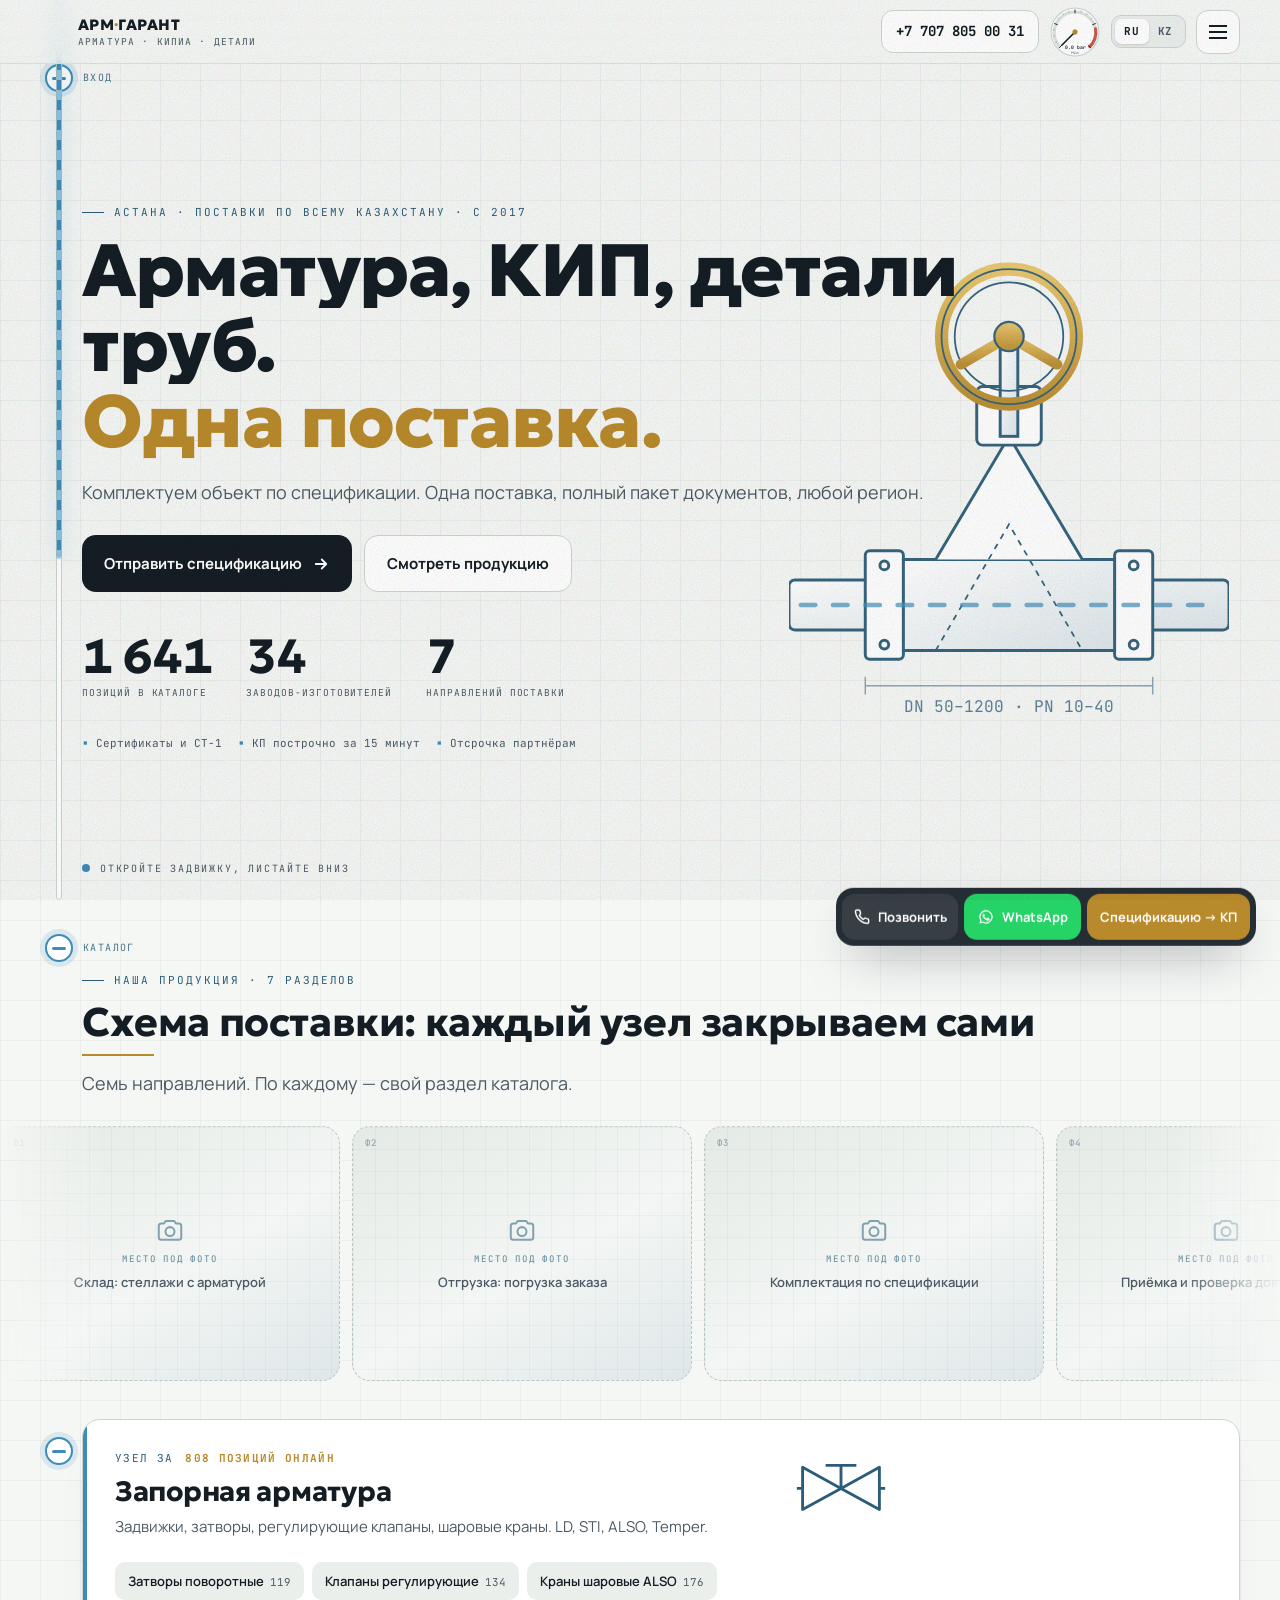
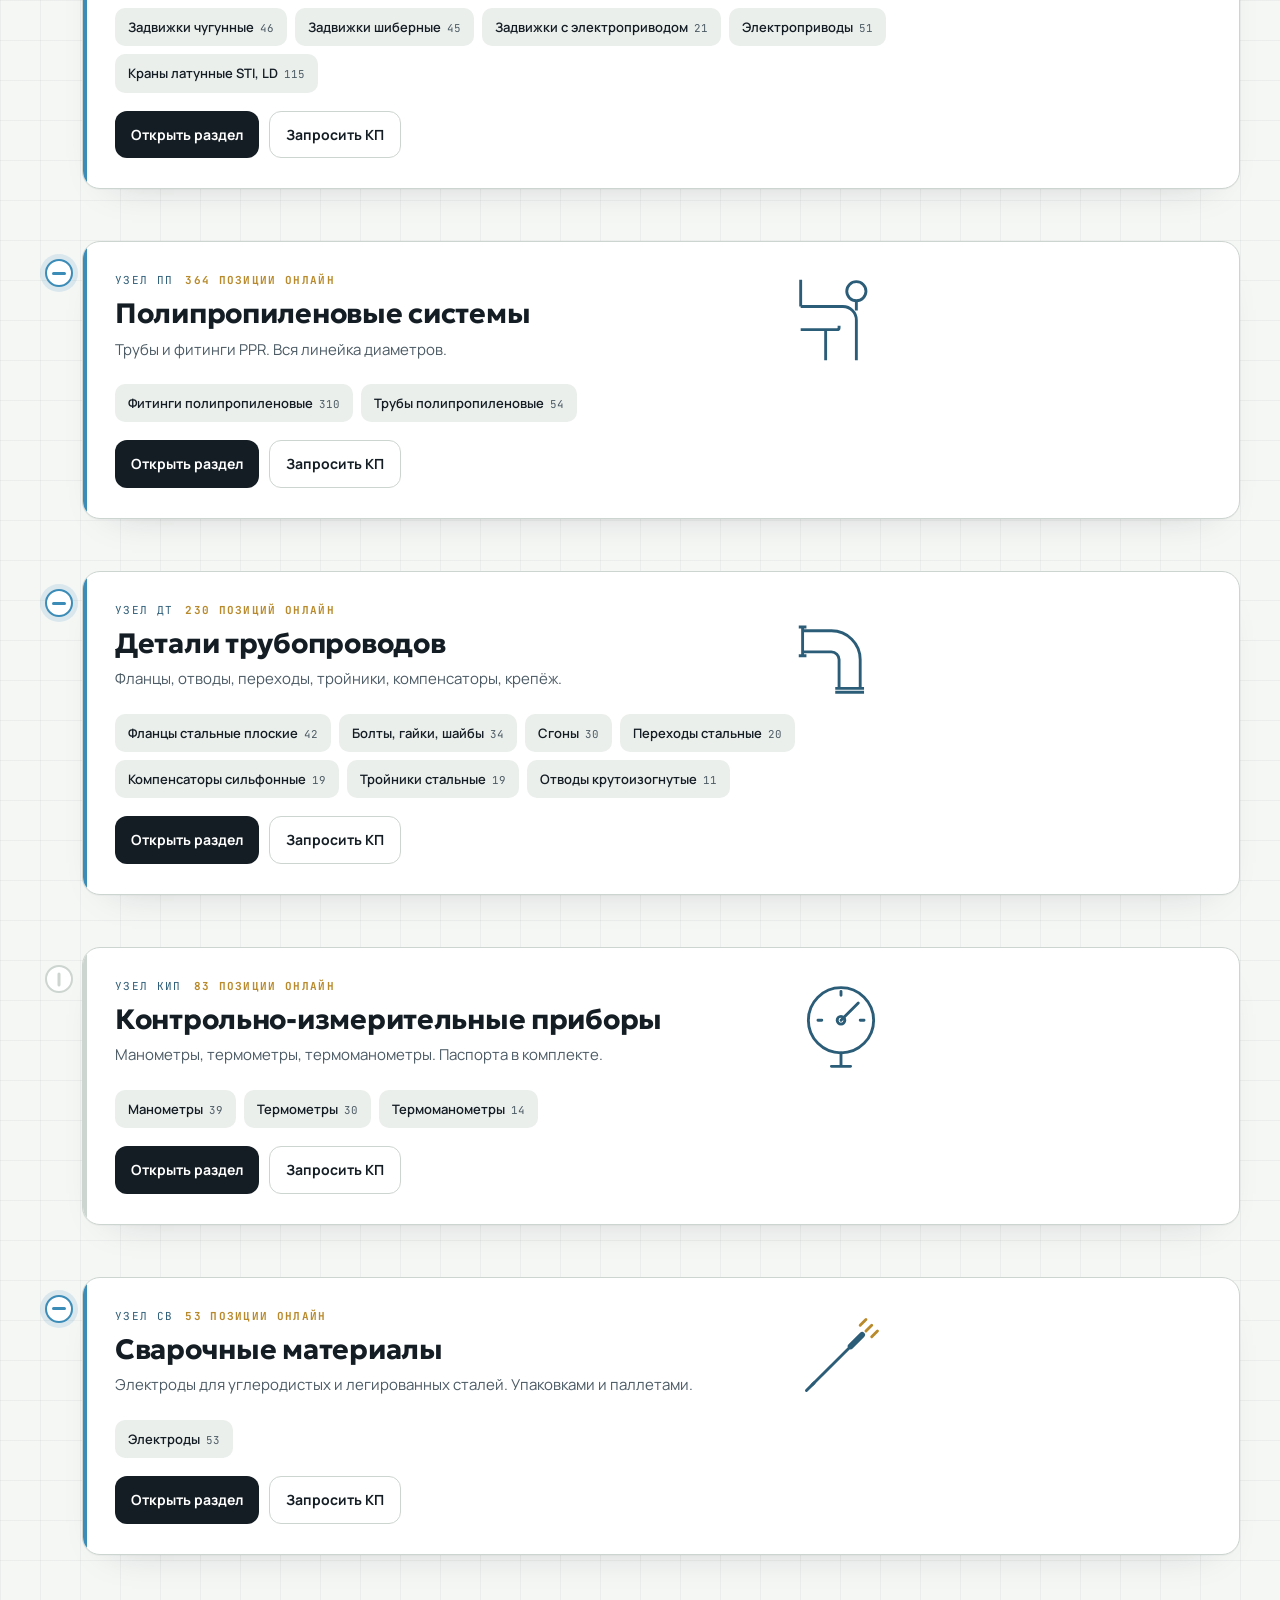
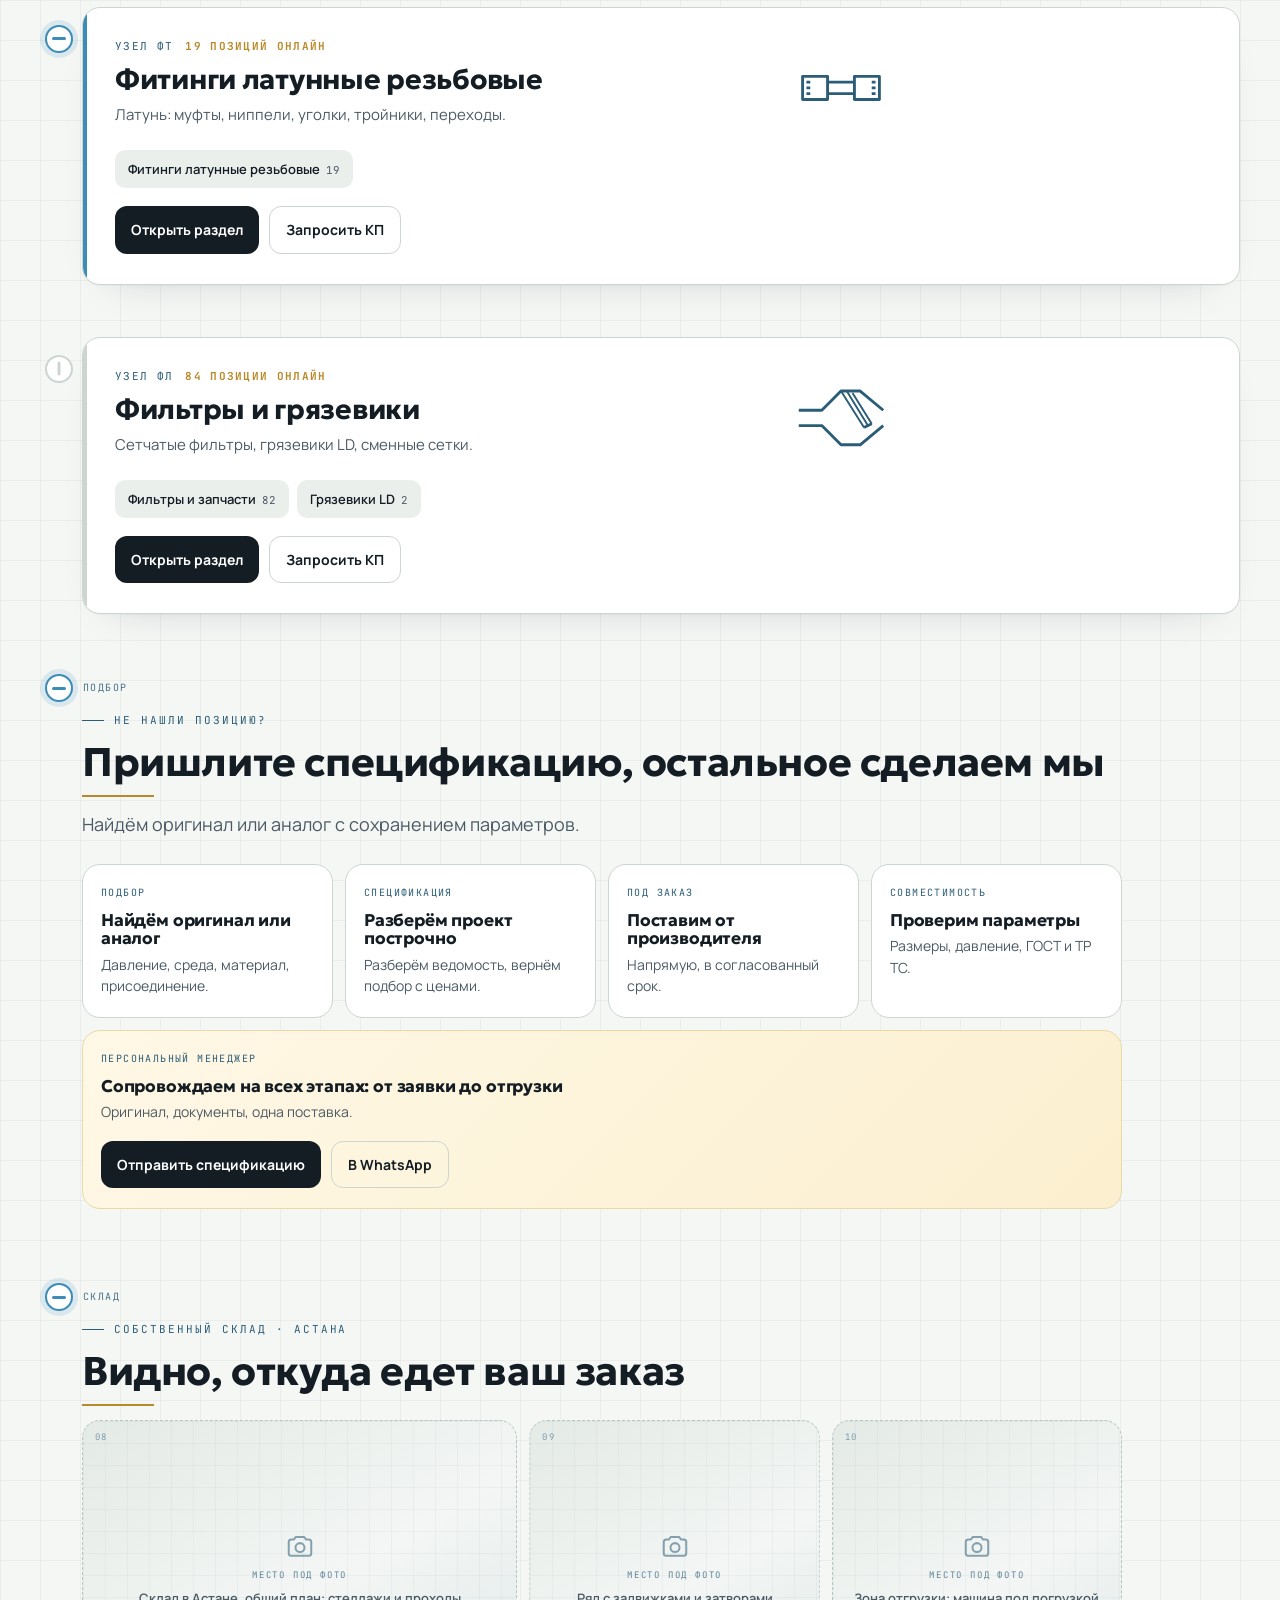
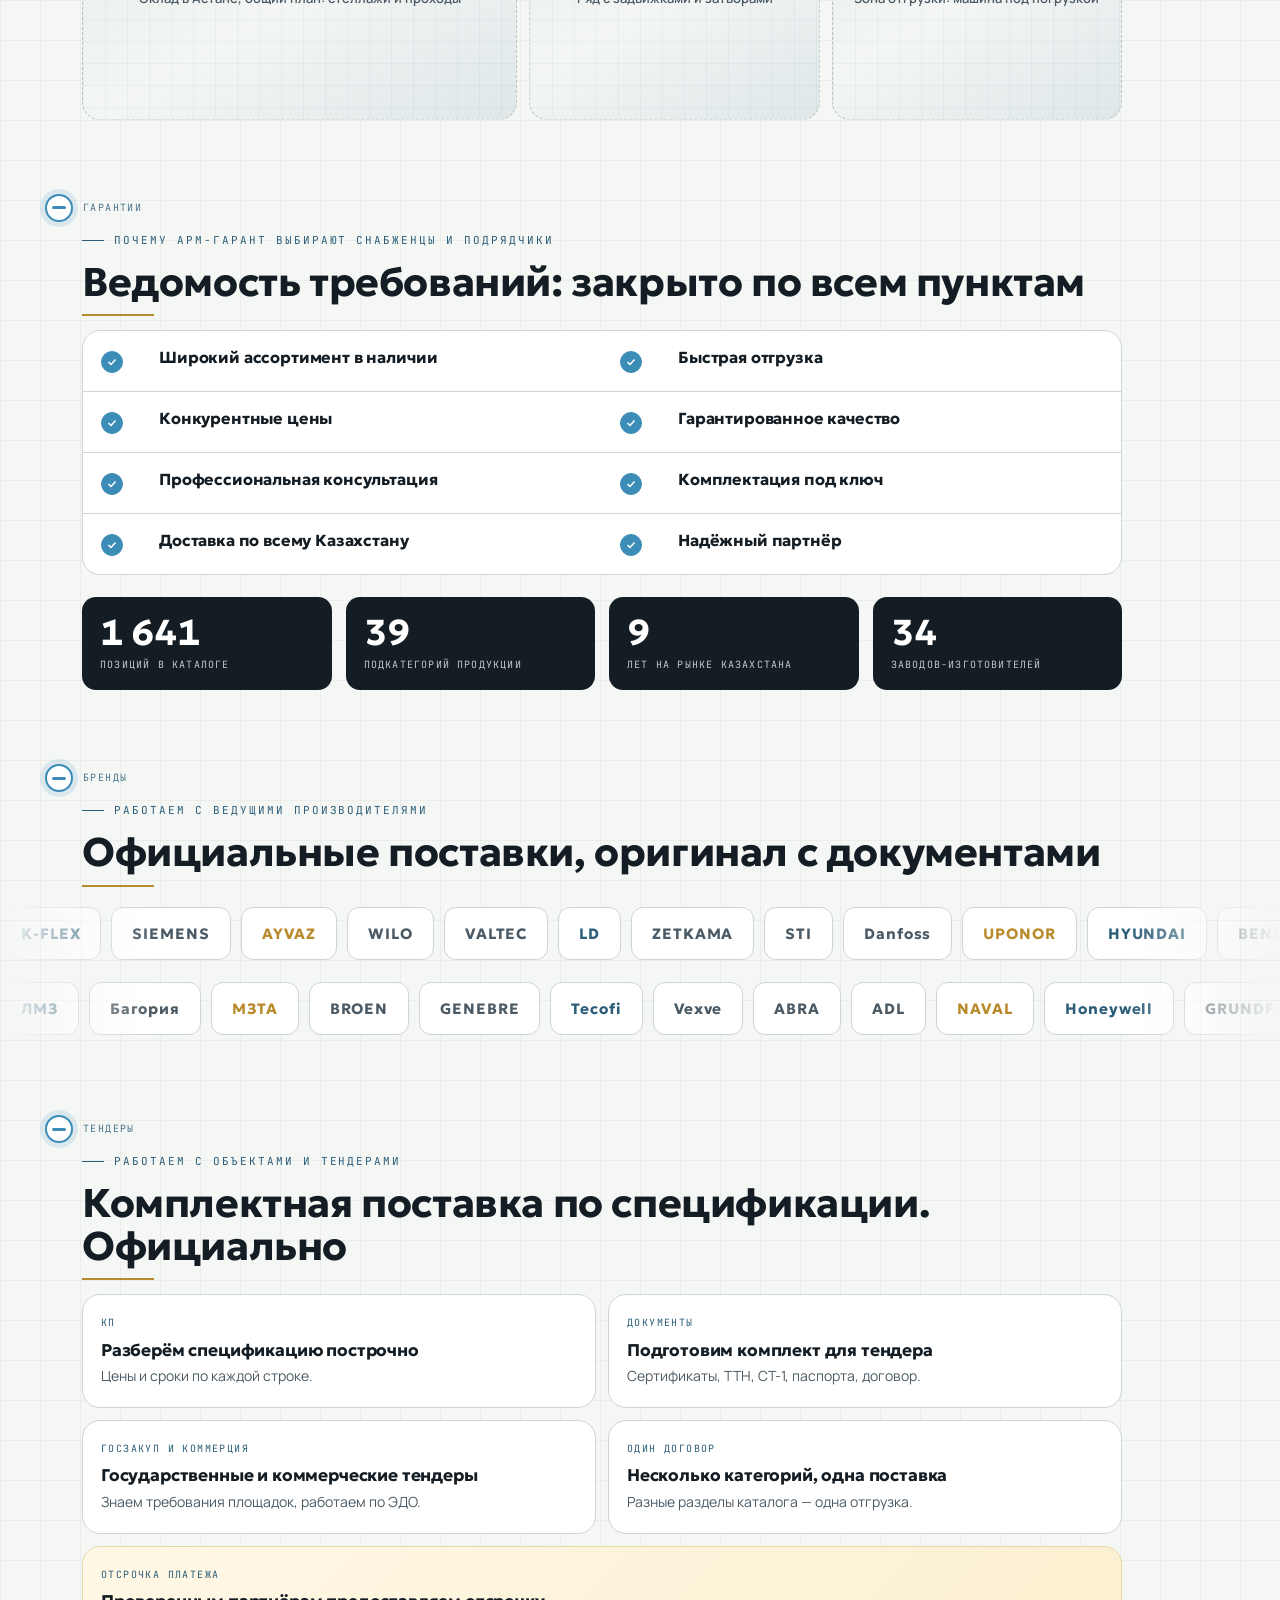
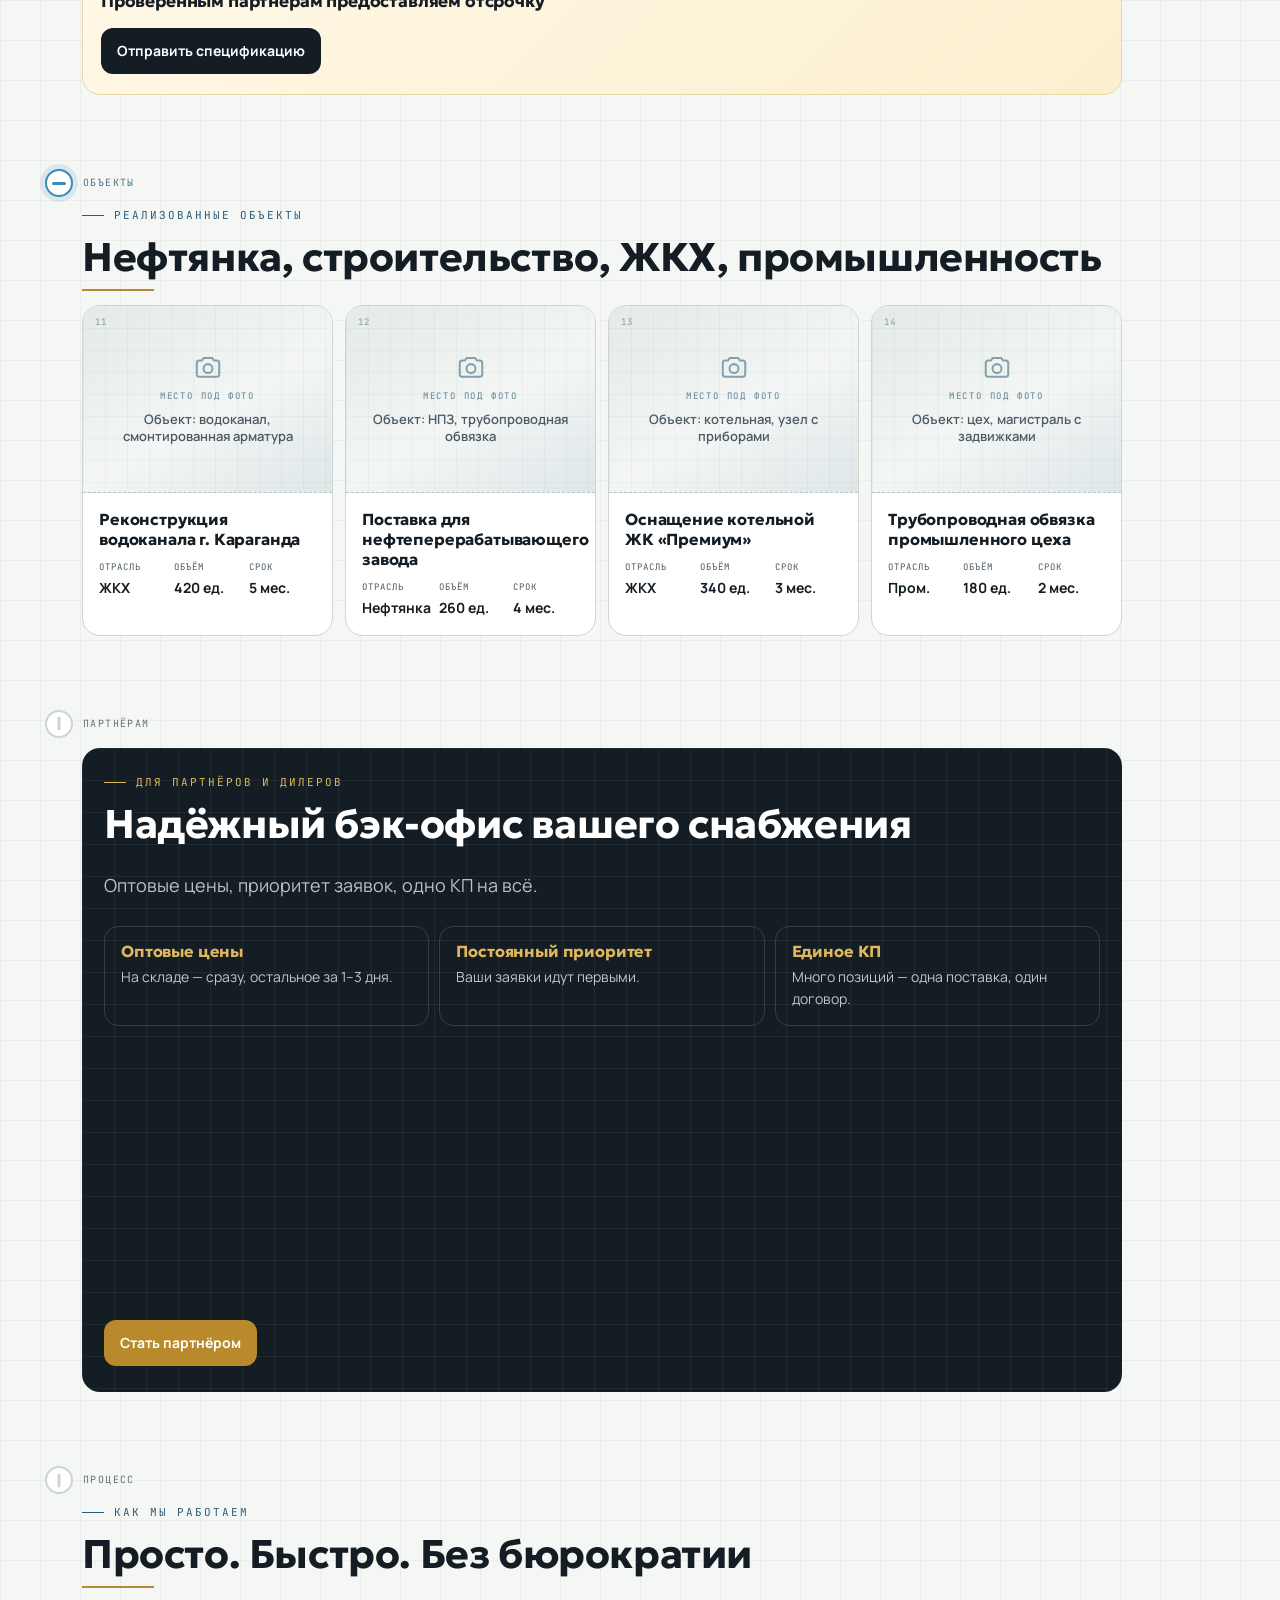
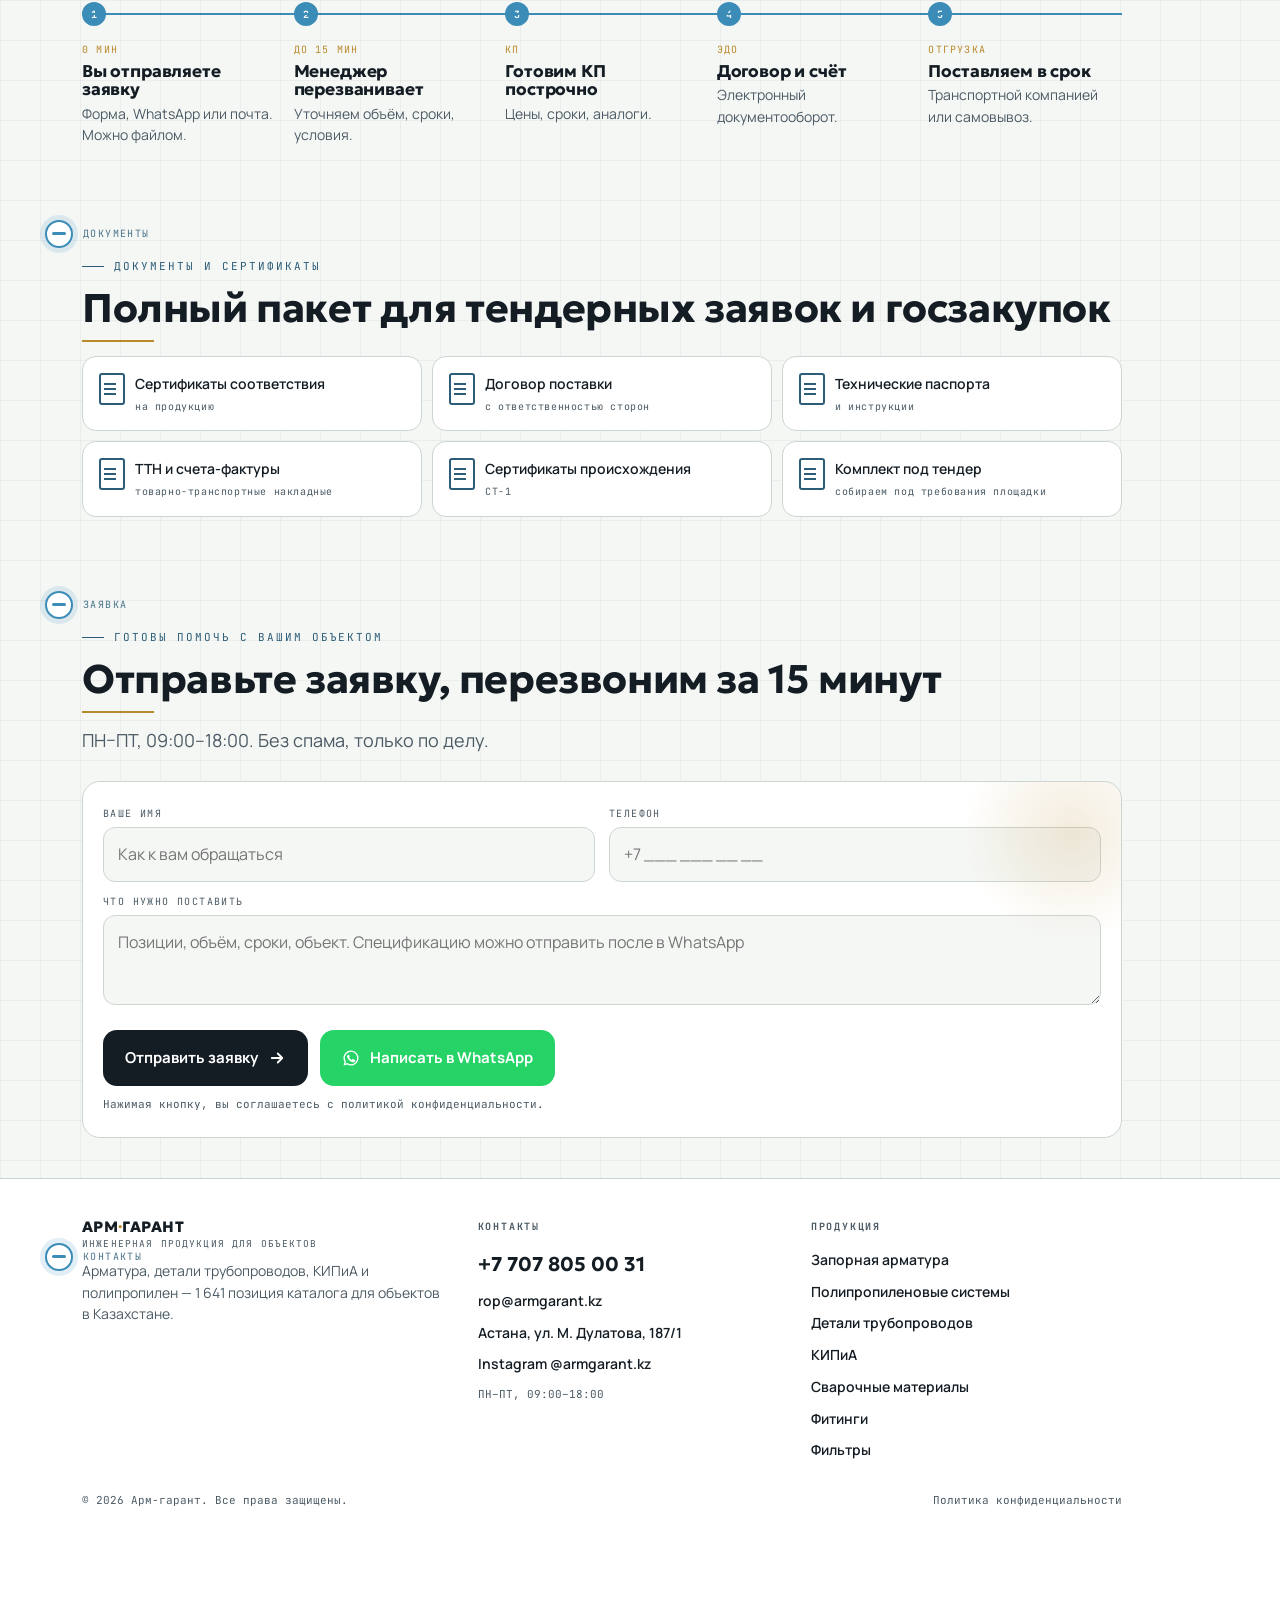
==== commit c5584446: "Больше визуала, меньше текста: места под фото и усиленные эффекты Тексты сокращены по всей странице:" ====
--- a/index.html
+++ b/index.html
@@ -144,8 +144,8 @@
 @media(min-width:900px){.lead{font-size:18px}}
 
 /* reveal */
-.rv{opacity:0;transform:translateY(22px);transition:opacity .7s ease,transform .7s cubic-bezier(.2,.8,.2,1)}
-.rv.in{opacity:1;transform:none}
+.rv{opacity:0;transform:translateY(26px);filter:blur(7px);transition:opacity .8s ease,transform .9s cubic-bezier(.2,.8,.2,1),filter .8s ease}
+.rv.in{opacity:1;transform:none;filter:none}
 .rv.d1{transition-delay:.1s}.rv.d2{transition-delay:.2s}.rv.d3{transition-delay:.3s}.rv.d4{transition-delay:.4s}
 
 /* ============ HERO ============ */
@@ -168,10 +168,11 @@
 .btn-ghost:hover{border-color:var(--ink);transform:translateY(-2px)}
 .btn-wa{background:#25D366;color:#fff}
 .btn svg{width:18px;height:18px}
-.hero-stats{display:flex;gap:26px;margin-top:40px;position:relative;z-index:2;flex-wrap:wrap}
-.stat b{font-family:var(--f-display);font-size:clamp(28px,7vw,48px);font-weight:700;letter-spacing:-.02em;display:block;line-height:1}
+.hero-stats{display:grid;grid-template-columns:repeat(3,auto);justify-content:start;gap:18px;margin-top:34px;position:relative;z-index:2}
+@media(min-width:700px){.hero-stats{gap:34px;margin-top:40px}}
+.stat b{font-family:var(--f-display);font-size:clamp(24px,5.6vw,48px);font-weight:700;letter-spacing:-.02em;display:block;line-height:1}
 .stat b em{font-style:normal;color:var(--brass)}
-.stat > span{font-family:var(--f-mono);font-size:11px;letter-spacing:.1em;text-transform:uppercase;color:var(--ink-2);display:block;margin-top:6px}
+.stat > span{font-family:var(--f-mono);font-size:9.5px;letter-spacing:.1em;text-transform:uppercase;color:var(--ink-2);display:block;margin-top:6px}
 .hero-meta{margin-top:34px;display:flex;gap:16px;flex-wrap:wrap;font-family:var(--f-mono);font-size:11px;color:var(--ink-2);position:relative;z-index:2}
 .hero-meta span::before{content:"▪ ";color:var(--flow)}
 .scroll-hint{position:absolute;bottom:24px;left:calc(var(--rail-x) + 26px);font-family:var(--f-mono);font-size:10px;letter-spacing:.18em;text-transform:uppercase;color:var(--ink-2);display:flex;align-items:center;gap:10px}
@@ -197,7 +198,8 @@
 .sym{width:74px;height:74px;flex:none;color:var(--steel)}
 .sym svg{width:100%;height:100%}
 .chips{display:flex;flex-wrap:wrap;gap:8px;margin-top:16px}
-.chip{font-size:13px;font-weight:600;padding:8px 12px;border-radius:10px;background:var(--paper-2);border:1px solid transparent;transition:.2s}
+.chip{font-size:12px;font-weight:600;padding:7px 10px;border-radius:10px;background:var(--paper-2);border:1px solid transparent}
+@media(min-width:700px){.chip{font-size:13px;padding:8px 12px}}
 .chip:hover{border-color:var(--steel);background:#fff}
 .chip small{font-family:var(--f-mono);color:var(--ink-2);margin-left:6px;font-weight:400}
 .card-act{display:flex;gap:10px;margin-top:18px;flex-wrap:wrap}
@@ -276,6 +278,9 @@
 .part-grid div{border:1px solid rgba(255,255,255,.14);border-radius:14px;padding:16px}
 .part-grid h3{font-size:16px;font-weight:700;color:var(--brass-2);margin-bottom:6px}
 .part-grid p{font-size:14px;color:rgba(255,255,255,.75)}
+.part-shot{margin-top:14px}
+.part-shot .slot{min-height:200px}
+@media(min-width:820px){.part-shot .slot{min-height:260px}}
 
 /* ============ ПРОЦЕСС ============ */
 .steps{position:relative;padding-left:34px}
@@ -336,6 +341,126 @@
 .dock .d-wa{background:#25D366}
 .dock .d-req{background:var(--brass)}
 @media(min-width:900px){.dock{left:auto;right:24px;bottom:24px;width:420px}}
+
+/* ============ ЗЕРНО ПО ВСЕЙ СТРАНИЦЕ ============ */
+.grain{
+  position:fixed;inset:0;z-index:70;pointer-events:none;opacity:.55;mix-blend-mode:multiply;
+  background-image:url("data:image/svg+xml;utf8,<svg xmlns='http://www.w3.org/2000/svg' width='140' height='140'><filter id='n'><feTurbulence type='fractalNoise' baseFrequency='.85' numOctaves='3'/></filter><rect width='140' height='140' filter='url(%23n)' opacity='.42'/></svg>");
+  background-size:140px 140px;
+}
+
+/* ============ МЕСТО ПОД ФОТО ============ */
+.slot{
+  position:relative;overflow:hidden;border-radius:var(--radius);isolation:isolate;
+  background:linear-gradient(150deg,#E4EAE6,#F3F6F4 55%,#DFE7E9);
+  border:1px dashed #B9C6BF;display:grid;place-items:center;min-height:170px;
+}
+.slot::before{
+  content:"";position:absolute;inset:0;opacity:.5;
+  background-image:linear-gradient(to right,rgba(44,93,120,.09) 1px,transparent 1px),linear-gradient(to bottom,rgba(44,93,120,.09) 1px,transparent 1px);
+  background-size:22px 22px;
+}
+.slot::after{
+  content:"";position:absolute;inset:0;z-index:2;pointer-events:none;
+  background:linear-gradient(112deg,transparent 34%,rgba(255,255,255,.85) 50%,transparent 66%);
+  transform:translateX(-130%);animation:sheen 4.2s cubic-bezier(.5,0,.5,1) infinite;
+}
+@keyframes sheen{0%{transform:translateX(-130%)}58%,100%{transform:translateX(130%)}}
+.slot-in{position:relative;z-index:1;display:grid;justify-items:center;gap:7px;padding:22px 18px;text-align:center}
+.slot .ic{width:30px;height:30px;color:var(--steel);opacity:.55}
+.slot .lab{font-family:var(--f-mono);font-size:9px;letter-spacing:.2em;text-transform:uppercase;color:var(--steel);opacity:.75}
+.slot .what{font-size:13px;font-weight:600;color:var(--ink-2);line-height:1.35}
+.slot .no{position:absolute;top:10px;left:12px;z-index:1;font-family:var(--f-mono);font-size:9px;letter-spacing:.16em;color:var(--steel);opacity:.55}
+.slot.dark{background:linear-gradient(150deg,#20303B,#16222B);border-color:rgba(255,255,255,.16)}
+.slot.dark::before{background-image:linear-gradient(to right,rgba(255,255,255,.06) 1px,transparent 1px),linear-gradient(to bottom,rgba(255,255,255,.06) 1px,transparent 1px)}
+.slot.dark::after{background:linear-gradient(112deg,transparent 34%,rgba(255,255,255,.16) 50%,transparent 66%)}
+.slot.dark .ic,.slot.dark .lab,.slot.dark .no{color:var(--brass-2)}
+.slot.dark .what{color:rgba(255,255,255,.78)}
+
+/* появление фото-слота шторкой — только когда скрипт жив */
+.js .slot{clip-path:inset(0 0 100% 0);transition:clip-path 1s cubic-bezier(.2,.8,.2,1)}
+.js .slot.in{clip-path:inset(0 0 0 0)}
+
+/* параллакс внутри слота */
+.slot .par{position:absolute;inset:-8% 0;will-change:transform}
+
+/* ============ ЛЕНТА ФОТО ============ */
+.strip{overflow:hidden;margin:22px calc(var(--gutter) * -1) 0 calc((var(--rail-x) + 26px) * -1);padding:2px 0;
+  -webkit-mask-image:linear-gradient(to right,transparent,#000 8%,#000 92%,transparent);mask-image:linear-gradient(to right,transparent,#000 8%,#000 92%,transparent)}
+.strip-track{display:flex;gap:12px;width:max-content;animation:strip 52s linear infinite}
+.strip:hover .strip-track{animation-play-state:paused}
+.strip .slot{flex:none;width:min(70vw,340px);aspect-ratio:4/3;min-height:0;clip-path:none}
+@keyframes strip{to{transform:translateX(-50%)}}
+
+/* ============ КАРТОЧКА: 3D-наклон и фото-слот ============ */
+.card{transition:transform .6s cubic-bezier(.2,.8,.2,1),box-shadow .6s;transform-style:preserve-3d}
+.card.tilting{transition:transform .1s linear}
+.card:hover{box-shadow:0 1px 0 rgba(20,29,36,.03),0 40px 70px -40px rgba(20,29,36,.4)}
+.card-grid{display:grid;gap:18px}
+@media(min-width:820px){.card-grid{grid-template-columns:1fr 300px;align-items:start}}
+.card .slot{min-height:190px}
+.sklad-grid{display:grid;gap:12px}
+.sklad-grid .slot:first-child{min-height:260px}
+@media(min-width:820px){.sklad-grid{grid-template-columns:1.5fr 1fr 1fr}.sklad-grid .slot{min-height:300px}.sklad-grid .slot:first-child{min-height:300px}}
+.card .sym{transition:transform .7s cubic-bezier(.2,.8,.2,1),color .5s}
+.card:hover .sym{transform:rotate(-8deg) scale(1.08);color:var(--brass)}
+.js .chip{transform:translateY(8px);opacity:0;transition:transform .5s cubic-bezier(.2,.8,.2,1),opacity .5s,border-color .2s,background .2s}
+.js .card.in .chip{transform:none;opacity:1}
+
+/* ============ ПРОЖЕКТОР В ПЕРВОМ ЭКРАНЕ ============ */
+.hero::before{
+  content:"";position:absolute;inset:0;z-index:0;pointer-events:none;opacity:0;transition:opacity .6s;
+  background:radial-gradient(420px circle at var(--mx,50%) var(--my,42%),rgba(60,140,184,.16),transparent 62%);
+}
+@media(hover:hover){.hero:hover::before{opacity:1}}
+
+/* ============ ПОДЧЁРКИВАНИЕ ЗАГОЛОВКОВ ============ */
+h2{position:relative;padding-bottom:12px}
+h2::after{content:"";position:absolute;left:0;bottom:0;height:2px;width:0;background:var(--brass);transition:width 1s .25s cubic-bezier(.2,.8,.2,1)}
+h2.in::after{width:72px}
+.part h2::after{background:var(--brass-2)}
+
+/* ============ ШАПКА: ПРЯЧЕТСЯ ПРИ СКРОЛЛЕ ВНИЗ ============ */
+.hdr{transition:transform .45s cubic-bezier(.2,.8,.2,1),background .3s}
+.hdr.hide{transform:translateY(-102%)}
+body.menu-open .hdr{transform:none!important}
+
+/* ============ ЦИФРЫ ============ */
+.stat b,.since b{font-variant-numeric:tabular-nums}
+
+/* ============ ШАГИ: ЛИНИЯ ЗАПОЛНЯЕТСЯ ============ */
+.steps::after{content:"";position:absolute;left:11px;top:14px;width:2px;height:0;background:var(--flow);transition:height 1.6s cubic-bezier(.3,.7,.3,1)}
+.steps.lit::after{height:calc(100% - 28px)}
+@media(min-width:900px){
+  .steps::after{left:0;top:11px;height:2px;width:0;transition:width 1.6s cubic-bezier(.3,.7,.3,1)}
+  .steps.lit::after{width:100%;height:2px}
+}
+
+/* ============ ОБЪЕКТЫ ============ */
+.obj{transition:transform .5s cubic-bezier(.2,.8,.2,1),box-shadow .5s}
+.obj:hover{transform:translateY(-6px);box-shadow:0 34px 60px -40px rgba(20,29,36,.45)}
+.obj .slot{border-radius:0;border:0;border-bottom:1px dashed #B9C6BF;min-height:0;aspect-ratio:4/3;clip-path:none}
+
+/* ============ КНОПКИ: МАГНИТ И ЗАЛИВКА ============ */
+.btn-ink::before,.lnk:not(.alt)::before{
+  content:"";position:absolute;inset:0;background:var(--steel);
+  transform:translateY(101%);transition:transform .45s cubic-bezier(.2,.8,.2,1);z-index:0;
+}
+.btn-ink:hover::before,.lnk:not(.alt):hover::before{transform:translateY(0)}
+.btn-ink > *,.lnk > *{position:relative;z-index:1}
+.lnk{position:relative;overflow:hidden;transition:transform .3s}
+.btn-ink:hover{background:var(--ink)}
+
+/* ============ ДОК: ПУЛЬС НА ГЛАВНОЙ КНОПКЕ ============ */
+.dock .d-req{position:relative;overflow:hidden}
+.dock .d-req::after{content:"";position:absolute;inset:0;background:linear-gradient(110deg,transparent 35%,rgba(255,255,255,.45) 50%,transparent 65%);transform:translateX(-120%);animation:sheen 3.6s ease-in-out infinite}
+
+@media(prefers-reduced-motion:reduce){
+  .slot::after,.dock .d-req::after,.strip-track{animation:none!important}
+  .slot{clip-path:none!important}
+  .chip{opacity:1!important;transform:none!important}
+  .grain{display:none}
+}
 
 @media(prefers-reduced-motion:reduce){
   *,*::before,*::after{animation:none!important;transition:none!important}
@@ -485,7 +610,7 @@
   <div class="wrap">
     <div class="eyebrow">Астана · поставки по всему Казахстану · с 2017</div>
     <h1 id="h1"><span class="w"><span>Арматура,</span></span> <span class="w"><span>КИП,</span></span> <span class="w"><span>детали</span></span> <span class="w"><span>труб.</span></span><br><span class="w"><span class="brass">Одна</span></span> <span class="w"><span class="brass">поставка.</span></span></h1>
-    <p class="lead rv">Комплектуем промышленные и строительные объекты по спецификации: трубопроводная арматура, КИПиА, насосы, детали трубопроводов. Полный пакет документов для тендеров, доставка в любой регион.</p>
+    <p class="lead rv">Комплектуем объект по спецификации. Одна поставка, полный пакет документов, любой регион.</p>
     <div class="hero-cta rv d1">
       <a class="btn btn-ink" href="#zayavka">Отправить спецификацию
         <svg viewBox="0 0 24 24" fill="none" stroke="currentColor" stroke-width="2.4" stroke-linecap="round" stroke-linejoin="round"><path d="M5 12h14M13 6l6 6-6 6"/></svg>
@@ -510,19 +635,21 @@
   <div class="wrap">
     <div class="eyebrow rv">Наша продукция · 7 разделов</div>
     <h2 class="rv d1">Схема поставки: каждый узел закрываем сами</h2>
-    <p class="lead rv d2">Работаем с ведущими производителями. Поставим любую позицию под ваш объект. Ниже основные разделы, по каждому есть отдельная страница каталога.</p>
+    <p class="lead rv d2">Семь направлений. По каждому — свой раздел каталога.</p>
   </div>
+  <div class="strip rv d3"><div class="strip-track" id="strip"></div></div>
 </section>
 
 <!-- ЗАПОРНАЯ АРМАТУРА -->
 <section class="cat" id="zapornaya">
   <span class="node" aria-hidden="true"><i></i></span>
   <article class="card rv">
-    <div class="card-top">
+    <div class="card-grid"><div>
+      <div class="card-top">
       <div>
         <div class="tagline"><span>Узел ЗА</span><b>808 позиций онлайн</b></div>
         <h3>Запорная арматура</h3>
-        <p>Задвижки стальные и чугунные, шиберные, с редуктором и электроприводом, затворы поворотные, регулирующие клапаны, шаровые краны LD, STI, ALSO, Temper.</p>
+        <p>Задвижки, затворы, регулирующие клапаны, шаровые краны. LD, STI, ALSO, Temper.</p>
       </div>
       <div class="sym" aria-hidden="true">
         <svg viewBox="0 0 100 100" fill="none" stroke="currentColor" stroke-width="3" stroke-linejoin="round">
@@ -543,6 +670,9 @@
     <div class="card-act">
       <a class="lnk" href="https://arm-garant.kz/product-category/zapornaya-armatura/">Открыть раздел</a>
       <a class="lnk alt" href="#zayavka" data-topic="Запорная арматура">Запросить КП</a>
+      </div>
+      </div>
+      <figure class="slot"><span class="no">01</span><div class="slot-in"><svg class="ic" viewBox="0 0 24 24" fill="none" stroke="currentColor" stroke-width="1.6" stroke-linecap="round" stroke-linejoin="round"><path d="M3 8a2 2 0 0 1 2-2h2.2l1.3-2h6.9l1.3 2H19a2 2 0 0 1 2 2v9a2 2 0 0 1-2 2H5a2 2 0 0 1-2-2z"/><circle cx="12" cy="12.5" r="3.6"/></svg><span class="lab">место под фото</span><span class="what">Задвижки и затворы на складе, крупный план</span></div></figure>
     </div>
   </article>
 </section>
@@ -551,11 +681,12 @@
 <section class="cat" id="polipropilen">
   <span class="node" aria-hidden="true"><i></i></span>
   <article class="card rv">
-    <div class="card-top">
+    <div class="card-grid"><div>
+      <div class="card-top">
       <div>
         <div class="tagline"><span>Узел ПП</span><b>364 позиции онлайн</b></div>
         <h3>Полипропиленовые системы</h3>
-        <p>Трубы и фитинги PPR для водоснабжения и отопления. Полная линейка диаметров, муфты, уголки, тройники, краны.</p>
+        <p>Трубы и фитинги PPR. Вся линейка диаметров.</p>
       </div>
       <div class="sym" aria-hidden="true">
         <svg viewBox="0 0 100 100" fill="none" stroke="currentColor" stroke-width="3" stroke-linejoin="round">
@@ -570,6 +701,9 @@
     <div class="card-act">
       <a class="lnk" href="https://arm-garant.kz/product-category/polipropilenovye-sistemy/">Открыть раздел</a>
       <a class="lnk alt" href="#zayavka" data-topic="Полипропиленовые системы">Запросить КП</a>
+      </div>
+      </div>
+      <figure class="slot"><span class="no">02</span><div class="slot-in"><svg class="ic" viewBox="0 0 24 24" fill="none" stroke="currentColor" stroke-width="1.6" stroke-linecap="round" stroke-linejoin="round"><path d="M3 8a2 2 0 0 1 2-2h2.2l1.3-2h6.9l1.3 2H19a2 2 0 0 1 2 2v9a2 2 0 0 1-2 2H5a2 2 0 0 1-2-2z"/><circle cx="12" cy="12.5" r="3.6"/></svg><span class="lab">место под фото</span><span class="what">Трубы и фитинги PPR на стеллаже</span></div></figure>
     </div>
   </article>
 </section>
@@ -578,11 +712,12 @@
 <section class="cat" id="detali">
   <span class="node" aria-hidden="true"><i></i></span>
   <article class="card rv">
-    <div class="card-top">
+    <div class="card-grid"><div>
+      <div class="card-top">
       <div>
         <div class="tagline"><span>Узел ДТ</span><b>230 позиций онлайн</b></div>
         <h3>Детали трубопроводов</h3>
-        <p>Фланцы плоские, отводы крутоизогнутые, переходы, тройники, заглушки, сгоны, резьбы, компенсаторы сильфонные, муфты ПФРК и ДРК, крепёж.</p>
+        <p>Фланцы, отводы, переходы, тройники, компенсаторы, крепёж.</p>
       </div>
       <div class="sym" aria-hidden="true">
         <svg viewBox="0 0 100 100" fill="none" stroke="currentColor" stroke-width="3" stroke-linejoin="round">
@@ -602,6 +737,9 @@
     <div class="card-act">
       <a class="lnk" href="https://arm-garant.kz/product-category/detali-truboprovodov/">Открыть раздел</a>
       <a class="lnk alt" href="#zayavka" data-topic="Детали трубопроводов">Запросить КП</a>
+      </div>
+      </div>
+      <figure class="slot"><span class="no">03</span><div class="slot-in"><svg class="ic" viewBox="0 0 24 24" fill="none" stroke="currentColor" stroke-width="1.6" stroke-linecap="round" stroke-linejoin="round"><path d="M3 8a2 2 0 0 1 2-2h2.2l1.3-2h6.9l1.3 2H19a2 2 0 0 1 2 2v9a2 2 0 0 1-2 2H5a2 2 0 0 1-2-2z"/><circle cx="12" cy="12.5" r="3.6"/></svg><span class="lab">место под фото</span><span class="what">Фланцы и отводы, разложены по типоразмерам</span></div></figure>
     </div>
   </article>
 </section>
@@ -610,11 +748,12 @@
 <section class="cat" id="kip">
   <span class="node" aria-hidden="true"><i></i></span>
   <article class="card rv">
-    <div class="card-top">
+    <div class="card-grid"><div>
+      <div class="card-top">
       <div>
         <div class="tagline"><span>Узел КИП</span><b>83 позиции онлайн</b></div>
         <h3>Контрольно-измерительные приборы</h3>
-        <p>Манометры, термоманометры, термометры для тепловых пунктов, котельных и технологических линий. Поверка и паспорта в комплекте.</p>
+        <p>Манометры, термометры, термоманометры. Паспорта в комплекте.</p>
       </div>
       <div class="sym" aria-hidden="true">
         <svg viewBox="0 0 100 100" fill="none" stroke="currentColor" stroke-width="3" stroke-linejoin="round" stroke-linecap="round">
@@ -630,6 +769,9 @@
     <div class="card-act">
       <a class="lnk" href="https://arm-garant.kz/product-category/kontrolno-izmeritelnye-pribory/">Открыть раздел</a>
       <a class="lnk alt" href="#zayavka" data-topic="КИПиА">Запросить КП</a>
+      </div>
+      </div>
+      <figure class="slot"><span class="no">04</span><div class="slot-in"><svg class="ic" viewBox="0 0 24 24" fill="none" stroke="currentColor" stroke-width="1.6" stroke-linecap="round" stroke-linejoin="round"><path d="M3 8a2 2 0 0 1 2-2h2.2l1.3-2h6.9l1.3 2H19a2 2 0 0 1 2 2v9a2 2 0 0 1-2 2H5a2 2 0 0 1-2-2z"/><circle cx="12" cy="12.5" r="3.6"/></svg><span class="lab">место под фото</span><span class="what">Манометры с паспортами, витрина</span></div></figure>
     </div>
   </article>
 </section>
@@ -638,11 +780,12 @@
 <section class="cat" id="svarka">
   <span class="node" aria-hidden="true"><i></i></span>
   <article class="card rv">
-    <div class="card-top">
+    <div class="card-grid"><div>
+      <div class="card-top">
       <div>
         <div class="tagline"><span>Узел СВ</span><b>53 позиции онлайн</b></div>
         <h3>Сварочные материалы</h3>
-        <p>Электроды для ручной дуговой сварки углеродистых и легированных сталей. Поставляем упаковками и паллетами под объект.</p>
+        <p>Электроды для углеродистых и легированных сталей. Упаковками и паллетами.</p>
       </div>
       <div class="sym" aria-hidden="true">
         <svg viewBox="0 0 100 100" fill="none" stroke="currentColor" stroke-width="3" stroke-linejoin="round" stroke-linecap="round">
@@ -656,6 +799,9 @@
     <div class="card-act">
       <a class="lnk" href="https://arm-garant.kz/product-category/svarochnye-materialy/">Открыть раздел</a>
       <a class="lnk alt" href="#zayavka" data-topic="Сварочные материалы">Запросить КП</a>
+      </div>
+      </div>
+      <figure class="slot"><span class="no">05</span><div class="slot-in"><svg class="ic" viewBox="0 0 24 24" fill="none" stroke="currentColor" stroke-width="1.6" stroke-linecap="round" stroke-linejoin="round"><path d="M3 8a2 2 0 0 1 2-2h2.2l1.3-2h6.9l1.3 2H19a2 2 0 0 1 2 2v9a2 2 0 0 1-2 2H5a2 2 0 0 1-2-2z"/><circle cx="12" cy="12.5" r="3.6"/></svg><span class="lab">место под фото</span><span class="what">Пачки электродов на паллете</span></div></figure>
     </div>
   </article>
 </section>
@@ -664,11 +810,12 @@
 <section class="cat" id="fitingi">
   <span class="node" aria-hidden="true"><i></i></span>
   <article class="card rv">
-    <div class="card-top">
+    <div class="card-grid"><div>
+      <div class="card-top">
       <div>
         <div class="tagline"><span>Узел ФТ</span><b>19 позиций онлайн</b></div>
         <h3>Фитинги латунные резьбовые</h3>
-        <p>Муфты, ниппели, уголки, тройники, переходы из латуни для внутренних сетей водоснабжения и отопления.</p>
+        <p>Латунь: муфты, ниппели, уголки, тройники, переходы.</p>
       </div>
       <div class="sym" aria-hidden="true">
         <svg viewBox="0 0 100 100" fill="none" stroke="currentColor" stroke-width="3" stroke-linejoin="round">
@@ -682,6 +829,9 @@
     <div class="card-act">
       <a class="lnk" href="https://arm-garant.kz/product-category/fitingi/">Открыть раздел</a>
       <a class="lnk alt" href="#zayavka" data-topic="Фитинги">Запросить КП</a>
+      </div>
+      </div>
+      <figure class="slot"><span class="no">06</span><div class="slot-in"><svg class="ic" viewBox="0 0 24 24" fill="none" stroke="currentColor" stroke-width="1.6" stroke-linecap="round" stroke-linejoin="round"><path d="M3 8a2 2 0 0 1 2-2h2.2l1.3-2h6.9l1.3 2H19a2 2 0 0 1 2 2v9a2 2 0 0 1-2 2H5a2 2 0 0 1-2-2z"/><circle cx="12" cy="12.5" r="3.6"/></svg><span class="lab">место под фото</span><span class="what">Латунные фитинги россыпью</span></div></figure>
     </div>
   </article>
 </section>
@@ -690,11 +840,12 @@
 <section class="cat" id="filtry">
   <span class="node" aria-hidden="true"><i></i></span>
   <article class="card rv">
-    <div class="card-top">
+    <div class="card-grid"><div>
+      <div class="card-top">
       <div>
         <div class="tagline"><span>Узел ФЛ</span><b>84 позиции онлайн</b></div>
         <h3>Фильтры и грязевики</h3>
-        <p>Фильтры сетчатые фланцевые и муфтовые, грязевики LD, запчасти и сменные сетки для защиты арматуры и насосов.</p>
+        <p>Сетчатые фильтры, грязевики LD, сменные сетки.</p>
       </div>
       <div class="sym" aria-hidden="true">
         <svg viewBox="0 0 100 100" fill="none" stroke="currentColor" stroke-width="3" stroke-linejoin="round">
@@ -709,6 +860,9 @@
     <div class="card-act">
       <a class="lnk" href="https://arm-garant.kz/product-category/filtry/">Открыть раздел</a>
       <a class="lnk alt" href="#zayavka" data-topic="Фильтры">Запросить КП</a>
+      </div>
+      </div>
+      <figure class="slot"><span class="no">07</span><div class="slot-in"><svg class="ic" viewBox="0 0 24 24" fill="none" stroke="currentColor" stroke-width="1.6" stroke-linecap="round" stroke-linejoin="round"><path d="M3 8a2 2 0 0 1 2-2h2.2l1.3-2h6.9l1.3 2H19a2 2 0 0 1 2 2v9a2 2 0 0 1-2 2H5a2 2 0 0 1-2-2z"/><circle cx="12" cy="12.5" r="3.6"/></svg><span class="lab">место под фото</span><span class="what">Фильтр сетчатый и грязевик LD рядом</span></div></figure>
     </div>
   </article>
 </section>
@@ -719,13 +873,27 @@
   <div class="wrap">
     <div class="eyebrow rv">Не нашли позицию?</div>
     <h2 class="rv d1">Пришлите спецификацию, остальное сделаем мы</h2>
-    <p class="lead rv d2">Подберём решение, найдём оригинал или предложим аналог с сохранением параметров, поставим под заказ напрямую от производителя.</p>
+    <p class="lead rv d2">Найдём оригинал или аналог с сохранением параметров.</p>
     <div class="grid2 grid4">
-      <div class="tile rv"><div class="k">Подбор</div><h3>Найдём оригинал или аналог</h3><p>По вашим техническим требованиям: давление, среда, материал, присоединение.</p></div>
-      <div class="tile rv d1"><div class="k">Спецификация</div><h3>Разберём проект построчно</h3><p>Проанализируем ведомость и подготовим подбор с коммерческим предложением.</p></div>
-      <div class="tile rv d2"><div class="k">Под заказ</div><h3>Поставим от производителя</h3><p>Организуем поставку напрямую в согласованные сроки.</p></div>
-      <div class="tile rv d3"><div class="k">Совместимость</div><h3>Проверим параметры</h3><p>Размеры, давление, материалы и стандарты ГОСТ, ТР ТС.</p></div>
-      <div class="tile brass rv d1" style="grid-column:1/-1"><div class="k">Персональный менеджер</div><h3>Сопровождаем на всех этапах: от заявки до отгрузки</h3><p>Оригинальная продукция, сертифицированные поставщики, вся спецификация одной поставкой.</p><div class="card-act"><a class="lnk" href="#zayavka">Отправить спецификацию</a><a class="lnk alt" href="https://wa.me/77078050031?text=%D0%97%D0%B4%D1%80%D0%B0%D0%B2%D1%81%D1%82%D0%B2%D1%83%D0%B9%D1%82%D0%B5!%20%D0%9E%D1%82%D0%BF%D1%80%D0%B0%D0%B2%D0%BB%D1%8F%D1%8E%20%D1%81%D0%BF%D0%B5%D1%86%D0%B8%D1%84%D0%B8%D0%BA%D0%B0%D1%86%D0%B8%D1%8E%20%D0%BD%D0%B0%20%D0%BF%D0%BE%D0%B4%D0%B1%D0%BE%D1%80" target="_blank" rel="noopener">В WhatsApp</a></div></div>
+      <div class="tile rv"><div class="k">Подбор</div><h3>Найдём оригинал или аналог</h3><p>Давление, среда, материал, присоединение.</p></div>
+      <div class="tile rv d1"><div class="k">Спецификация</div><h3>Разберём проект построчно</h3><p>Разберём ведомость, вернём подбор с ценами.</p></div>
+      <div class="tile rv d2"><div class="k">Под заказ</div><h3>Поставим от производителя</h3><p>Напрямую, в согласованный срок.</p></div>
+      <div class="tile rv d3"><div class="k">Совместимость</div><h3>Проверим параметры</h3><p>Размеры, давление, ГОСТ и ТР ТС.</p></div>
+      <div class="tile brass rv d1" style="grid-column:1/-1"><div class="k">Персональный менеджер</div><h3>Сопровождаем на всех этапах: от заявки до отгрузки</h3><p>Оригинал, документы, одна поставка.</p><div class="card-act"><a class="lnk" href="#zayavka">Отправить спецификацию</a><a class="lnk alt" href="https://wa.me/77078050031?text=%D0%97%D0%B4%D1%80%D0%B0%D0%B2%D1%81%D1%82%D0%B2%D1%83%D0%B9%D1%82%D0%B5!%20%D0%9E%D1%82%D0%BF%D1%80%D0%B0%D0%B2%D0%BB%D1%8F%D1%8E%20%D1%81%D0%BF%D0%B5%D1%86%D0%B8%D1%84%D0%B8%D0%BA%D0%B0%D1%86%D0%B8%D1%8E%20%D0%BD%D0%B0%20%D0%BF%D0%BE%D0%B4%D0%B1%D0%BE%D1%80" target="_blank" rel="noopener">В WhatsApp</a></div></div>
+    </div>
+  </div>
+</section>
+
+<!-- СКЛАД -->
+<section class="sec" id="sklad">
+  <span class="node" aria-hidden="true"><i></i><span class="lbl">склад</span></span>
+  <div class="wrap">
+    <div class="eyebrow rv">Собственный склад · Астана</div>
+    <h2 class="rv d1">Видно, откуда едет ваш заказ</h2>
+    <div class="sklad-grid">
+      <figure class="slot"><span class="no">08</span><div class="slot-in"><svg class="ic" viewBox="0 0 24 24" fill="none" stroke="currentColor" stroke-width="1.6" stroke-linecap="round" stroke-linejoin="round"><path d="M3 8a2 2 0 0 1 2-2h2.2l1.3-2h6.9l1.3 2H19a2 2 0 0 1 2 2v9a2 2 0 0 1-2 2H5a2 2 0 0 1-2-2z"/><circle cx="12" cy="12.5" r="3.6"/></svg><span class="lab">место под фото</span><span class="what">Склад в Астане, общий план: стеллажи и проходы</span></div></figure>
+      <figure class="slot"><span class="no">09</span><div class="slot-in"><svg class="ic" viewBox="0 0 24 24" fill="none" stroke="currentColor" stroke-width="1.6" stroke-linecap="round" stroke-linejoin="round"><path d="M3 8a2 2 0 0 1 2-2h2.2l1.3-2h6.9l1.3 2H19a2 2 0 0 1 2 2v9a2 2 0 0 1-2 2H5a2 2 0 0 1-2-2z"/><circle cx="12" cy="12.5" r="3.6"/></svg><span class="lab">место под фото</span><span class="what">Ряд с задвижками и затворами</span></div></figure>
+      <figure class="slot"><span class="no">10</span><div class="slot-in"><svg class="ic" viewBox="0 0 24 24" fill="none" stroke="currentColor" stroke-width="1.6" stroke-linecap="round" stroke-linejoin="round"><path d="M3 8a2 2 0 0 1 2-2h2.2l1.3-2h6.9l1.3 2H19a2 2 0 0 1 2 2v9a2 2 0 0 1-2 2H5a2 2 0 0 1-2-2z"/><circle cx="12" cy="12.5" r="3.6"/></svg><span class="lab">место под фото</span><span class="what">Зона отгрузки: машина под погрузкой</span></div></figure>
     </div>
   </div>
 </section>
@@ -737,14 +905,14 @@
     <div class="eyebrow rv">Почему Арм-гарант выбирают снабженцы и подрядчики</div>
     <h2 class="rv d1">Ведомость требований: закрыто по всем пунктам</h2>
     <div class="spec rv d2">
-      <div class="spec-row"><div class="chk"><svg viewBox="0 0 24 24"><path d="M5 12l5 5 9-10"/></svg></div><div><h3>Широкий ассортимент в наличии</h3><p>Арматура, детали трубопроводов, инженерные системы и комплектующие в одном месте.</p></div></div>
-      <div class="spec-row"><div class="chk"><svg viewBox="0 0 24 24"><path d="M5 12l5 5 9-10"/></svg></div><div><h3>Быстрая отгрузка</h3><p>Востребованные позиции на складе в Астане: комплектуем объекты без задержек.</p></div></div>
-      <div class="spec-row"><div class="chk"><svg viewBox="0 0 24 24"><path d="M5 12l5 5 9-10"/></svg></div><div><h3>Конкурентные цены</h3><p>Прямые поставки от производителей для розничных и оптовых клиентов.</p></div></div>
-      <div class="spec-row"><div class="chk"><svg viewBox="0 0 24 24"><path d="M5 12l5 5 9-10"/></svg></div><div><h3>Гарантированное качество</h3><p>Сертифицированная продукция по ГОСТ, ТР ТС и технической документации.</p></div></div>
-      <div class="spec-row"><div class="chk"><svg viewBox="0 0 24 24"><path d="M5 12l5 5 9-10"/></svg></div><div><h3>Профессиональная консультация</h3><p>Подбираем оборудование под технические требования проекта.</p></div></div>
-      <div class="spec-row"><div class="chk"><svg viewBox="0 0 24 24"><path d="M5 12l5 5 9-10"/></svg></div><div><h3>Комплектация под ключ</h3><p>Закрываем потребности объекта целиком: один поставщик вместо десяти.</p></div></div>
-      <div class="spec-row"><div class="chk"><svg viewBox="0 0 24 24"><path d="M5 12l5 5 9-10"/></svg></div><div><h3>Доставка по всему Казахстану</h3><p>Любой регион, удобная транспортная компания, самовывоз в Астане.</p></div></div>
-      <div class="spec-row"><div class="chk"><svg viewBox="0 0 24 24"><path d="M5 12l5 5 9-10"/></svg></div><div><h3>Надёжный партнёр</h3><p>С 2017 года выполняем обязательства в срок и строим долгосрочные отношения.</p></div></div>
+      <div class="spec-row"><div class="chk"><svg viewBox="0 0 24 24"><path d="M5 12l5 5 9-10"/></svg></div><div><h3>Широкий ассортимент в наличии</h3></div></div>
+      <div class="spec-row"><div class="chk"><svg viewBox="0 0 24 24"><path d="M5 12l5 5 9-10"/></svg></div><div><h3>Быстрая отгрузка</h3></div></div>
+      <div class="spec-row"><div class="chk"><svg viewBox="0 0 24 24"><path d="M5 12l5 5 9-10"/></svg></div><div><h3>Конкурентные цены</h3></div></div>
+      <div class="spec-row"><div class="chk"><svg viewBox="0 0 24 24"><path d="M5 12l5 5 9-10"/></svg></div><div><h3>Гарантированное качество</h3></div></div>
+      <div class="spec-row"><div class="chk"><svg viewBox="0 0 24 24"><path d="M5 12l5 5 9-10"/></svg></div><div><h3>Профессиональная консультация</h3></div></div>
+      <div class="spec-row"><div class="chk"><svg viewBox="0 0 24 24"><path d="M5 12l5 5 9-10"/></svg></div><div><h3>Комплектация под ключ</h3></div></div>
+      <div class="spec-row"><div class="chk"><svg viewBox="0 0 24 24"><path d="M5 12l5 5 9-10"/></svg></div><div><h3>Доставка по всему Казахстану</h3></div></div>
+      <div class="spec-row"><div class="chk"><svg viewBox="0 0 24 24"><path d="M5 12l5 5 9-10"/></svg></div><div><h3>Надёжный партнёр</h3></div></div>
     </div>
     <div class="since rv d3">
       <div><b><span data-count="1641">0</span></b><span>позиций в каталоге</span></div>
@@ -773,10 +941,10 @@
     <div class="eyebrow rv">Работаем с объектами и тендерами</div>
     <h2 class="rv d1">Комплектная поставка по спецификации. Официально</h2>
     <div class="grid2">
-      <div class="tile rv"><div class="k">КП</div><h3>Разберём спецификацию построчно</h3><p>Предложим коммерческое предложение с ценами и сроками по каждой позиции.</p></div>
-      <div class="tile rv d1"><div class="k">Документы</div><h3>Подготовим комплект для тендера</h3><p>Сертификаты, ТТН, СТ-1, паспорта, договор поставки.</p></div>
-      <div class="tile rv d2"><div class="k">Госзакуп и коммерция</div><h3>Государственные и коммерческие тендеры</h3><p>Знаем требования площадок и сроки, работаем по ЭДО.</p></div>
-      <div class="tile rv d3"><div class="k">Один договор</div><h3>Несколько категорий, одна поставка</h3><p>Скомплектуем заказ из разных разделов каталога в одну отгрузку.</p></div>
+      <div class="tile rv"><div class="k">КП</div><h3>Разберём спецификацию построчно</h3><p>Цены и сроки по каждой строке.</p></div>
+      <div class="tile rv d1"><div class="k">Документы</div><h3>Подготовим комплект для тендера</h3><p>Сертификаты, ТТН, СТ-1, паспорта, договор.</p></div>
+      <div class="tile rv d2"><div class="k">Госзакуп и коммерция</div><h3>Государственные и коммерческие тендеры</h3><p>Знаем требования площадок, работаем по ЭДО.</p></div>
+      <div class="tile rv d3"><div class="k">Один договор</div><h3>Несколько категорий, одна поставка</h3><p>Разные разделы каталога — одна отгрузка.</p></div>
       <div class="tile brass rv d2" style="grid-column:1/-1"><div class="k">Отсрочка платежа</div><h3>Проверенным партнёрам предоставляем отсрочку</h3><div class="card-act"><a class="lnk" href="#zayavka">Отправить спецификацию</a></div></div>
     </div>
   </div>
@@ -790,19 +958,19 @@
     <h2 class="rv d1">Нефтянка, строительство, ЖКХ, промышленность</h2>
     <div class="rowscroll rv d2">
       <article class="obj">
-        <div class="obj-img"><svg viewBox="0 0 400 300" aria-hidden="true"><g stroke="#2C5D78" stroke-width="2" fill="none" opacity=".7"><path d="M40 220 H360"/><path d="M60 220 V120 H180 V220 M180 160 H300 V220"/><circle cx="120" cy="120" r="14"/><path d="M120 106 V92 M106 92 H134"/><circle cx="300" cy="160" r="14"/></g></svg><span class="ph">фото объекта</span></div>
+                <figure class="slot"><span class="no">11</span><div class="slot-in"><svg class="ic" viewBox="0 0 24 24" fill="none" stroke="currentColor" stroke-width="1.6" stroke-linecap="round" stroke-linejoin="round"><path d="M3 8a2 2 0 0 1 2-2h2.2l1.3-2h6.9l1.3 2H19a2 2 0 0 1 2 2v9a2 2 0 0 1-2 2H5a2 2 0 0 1-2-2z"/><circle cx="12" cy="12.5" r="3.6"/></svg><span class="lab">место под фото</span><span class="what">Объект: водоканал, смонтированная арматура</span></div></figure>
         <div class="obj-b"><h3>Реконструкция водоканала г. Караганда</h3><dl><div><dt>Отрасль</dt><dd>ЖКХ</dd></div><div><dt>Объём</dt><dd>420 ед.</dd></div><div><dt>Срок</dt><dd>5 мес.</dd></div></dl></div>
       </article>
       <article class="obj">
-        <div class="obj-img"><svg viewBox="0 0 400 300" aria-hidden="true"><g stroke="#2C5D78" stroke-width="2" fill="none" opacity=".7"><rect x="60" y="80" width="80" height="160" rx="6"/><rect x="180" y="120" width="60" height="120" rx="6"/><path d="M140 140 H180 M240 180 H340 V240"/><path d="M100 80 V50 M210 120 V90"/></g></svg><span class="ph">фото объекта</span></div>
+                <figure class="slot"><span class="no">12</span><div class="slot-in"><svg class="ic" viewBox="0 0 24 24" fill="none" stroke="currentColor" stroke-width="1.6" stroke-linecap="round" stroke-linejoin="round"><path d="M3 8a2 2 0 0 1 2-2h2.2l1.3-2h6.9l1.3 2H19a2 2 0 0 1 2 2v9a2 2 0 0 1-2 2H5a2 2 0 0 1-2-2z"/><circle cx="12" cy="12.5" r="3.6"/></svg><span class="lab">место под фото</span><span class="what">Объект: НПЗ, трубопроводная обвязка</span></div></figure>
         <div class="obj-b"><h3>Поставка для нефтеперерабатывающего завода</h3><dl><div><dt>Отрасль</dt><dd>Нефтянка</dd></div><div><dt>Объём</dt><dd>260 ед.</dd></div><div><dt>Срок</dt><dd>4 мес.</dd></div></dl></div>
       </article>
       <article class="obj">
-        <div class="obj-img"><svg viewBox="0 0 400 300" aria-hidden="true"><g stroke="#2C5D78" stroke-width="2" fill="none" opacity=".7"><rect x="80" y="120" width="240" height="120" rx="8"/><path d="M80 160 H40 M320 160 H360 M120 120 V80 H160 V120"/><circle cx="200" cy="180" r="26"/><path d="M200 154 V206 M174 180 H226"/></g></svg><span class="ph">фото объекта</span></div>
+                <figure class="slot"><span class="no">13</span><div class="slot-in"><svg class="ic" viewBox="0 0 24 24" fill="none" stroke="currentColor" stroke-width="1.6" stroke-linecap="round" stroke-linejoin="round"><path d="M3 8a2 2 0 0 1 2-2h2.2l1.3-2h6.9l1.3 2H19a2 2 0 0 1 2 2v9a2 2 0 0 1-2 2H5a2 2 0 0 1-2-2z"/><circle cx="12" cy="12.5" r="3.6"/></svg><span class="lab">место под фото</span><span class="what">Объект: котельная, узел с приборами</span></div></figure>
         <div class="obj-b"><h3>Оснащение котельной ЖК «Премиум»</h3><dl><div><dt>Отрасль</dt><dd>ЖКХ</dd></div><div><dt>Объём</dt><dd>340 ед.</dd></div><div><dt>Срок</dt><dd>3 мес.</dd></div></dl></div>
       </article>
       <article class="obj">
-        <div class="obj-img"><svg viewBox="0 0 400 300" aria-hidden="true"><g stroke="#2C5D78" stroke-width="2" fill="none" opacity=".7"><path d="M40 100 H140 V200 H260 V100 H360"/><path d="M40 110 H140 V210 H260 V110 H360" opacity=".4"/><circle cx="90" cy="100" r="10"/><circle cx="310" cy="100" r="10"/><circle cx="200" cy="200" r="10"/></g></svg><span class="ph">фото объекта</span></div>
+                <figure class="slot"><span class="no">14</span><div class="slot-in"><svg class="ic" viewBox="0 0 24 24" fill="none" stroke="currentColor" stroke-width="1.6" stroke-linecap="round" stroke-linejoin="round"><path d="M3 8a2 2 0 0 1 2-2h2.2l1.3-2h6.9l1.3 2H19a2 2 0 0 1 2 2v9a2 2 0 0 1-2 2H5a2 2 0 0 1-2-2z"/><circle cx="12" cy="12.5" r="3.6"/></svg><span class="lab">место под фото</span><span class="what">Объект: цех, магистраль с задвижками</span></div></figure>
         <div class="obj-b"><h3>Трубопроводная обвязка промышленного цеха</h3><dl><div><dt>Отрасль</dt><dd>Пром.</dd></div><div><dt>Объём</dt><dd>180 ед.</dd></div><div><dt>Срок</dt><dd>2 мес.</dd></div></dl></div>
       </article>
     </div>
@@ -816,12 +984,13 @@
     <div class="part rv">
       <div class="eyebrow">Для партнёров и дилеров</div>
       <h2>Надёжный бэк-офис вашего снабжения</h2>
-      <p class="lead">Оптовые поставки и партнёрские условия. С нами вы получаете не просто поставщика, а партнёра для роста вашего бизнеса.</p>
+      <p class="lead">Оптовые цены, приоритет заявок, одно КП на всё.</p>
       <div class="part-grid">
-        <div><h3>Оптовые цены</h3><p>Конкурентные условия для партнёров. В наличии на складе, остальное привозим за 1–3 дня.</p></div>
-        <div><h3>Постоянный приоритет</h3><p>Ваши заявки обрабатываются в первую очередь.</p></div>
-        <div><h3>Единое КП</h3><p>Широкий спектр позиций в одной поставке и одном договоре.</p></div>
-      </div>
+        <div><h3>Оптовые цены</h3><p>На складе — сразу, остальное за 1–3 дня.</p></div>
+        <div><h3>Постоянный приоритет</h3><p>Ваши заявки идут первыми.</p></div>
+        <div><h3>Единое КП</h3><p>Много позиций — одна поставка, один договор.</p></div>
+      </div>
+      <div class="part-shot"><figure class="slot"><span class="no">15</span><div class="slot-in"><svg class="ic" viewBox="0 0 24 24" fill="none" stroke="currentColor" stroke-width="1.6" stroke-linecap="round" stroke-linejoin="round"><path d="M3 8a2 2 0 0 1 2-2h2.2l1.3-2h6.9l1.3 2H19a2 2 0 0 1 2 2v9a2 2 0 0 1-2 2H5a2 2 0 0 1-2-2z"/><circle cx="12" cy="12.5" r="3.6"/></svg><span class="lab">место под фото</span><span class="what">Отгрузка партнёру: паллеты и документы</span></div></figure></div>
       <div class="card-act" style="margin-top:20px"><a class="lnk" style="background:var(--brass)" href="#zayavka" data-topic="Партнёрство">Стать партнёром</a></div>
     </div>
   </div>
@@ -834,11 +1003,11 @@
     <div class="eyebrow rv">Как мы работаем</div>
     <h2 class="rv d1">Просто. Быстро. Без бюрократии</h2>
     <div class="steps rv d2">
-      <div class="step"><span class="dot">1</span><span class="t">0 мин</span><h3>Вы отправляете заявку</h3><p>Форма, кнопка, WhatsApp или email. Спецификацию можно файлом.</p></div>
-      <div class="step"><span class="dot">2</span><span class="t">до 15 мин</span><h3>Менеджер перезванивает</h3><p>Уточняем детали, объём, сроки и условия поставки.</p></div>
-      <div class="step"><span class="dot">3</span><span class="t">КП</span><h3>Готовим КП построчно</h3><p>Цены, сроки, аналоги при необходимости.</p></div>
-      <div class="step"><span class="dot">4</span><span class="t">ЭДО</span><h3>Договор и счёт</h3><p>Электронный документооборот, никаких лишних визитов.</p></div>
-      <div class="step"><span class="dot">5</span><span class="t">отгрузка</span><h3>Поставляем в срок</h3><p>Доставка транспортной компанией или самовывоз в Астане.</p></div>
+      <div class="step"><span class="dot">1</span><span class="t">0 мин</span><h3>Вы отправляете заявку</h3><p>Форма, WhatsApp или почта. Можно файлом.</p></div>
+      <div class="step"><span class="dot">2</span><span class="t">до 15 мин</span><h3>Менеджер перезванивает</h3><p>Уточняем объём, сроки, условия.</p></div>
+      <div class="step"><span class="dot">3</span><span class="t">КП</span><h3>Готовим КП построчно</h3><p>Цены, сроки, аналоги.</p></div>
+      <div class="step"><span class="dot">4</span><span class="t">ЭДО</span><h3>Договор и счёт</h3><p>Электронный документооборот.</p></div>
+      <div class="step"><span class="dot">5</span><span class="t">отгрузка</span><h3>Поставляем в срок</h3><p>Транспортной компанией или самовывоз.</p></div>
     </div>
   </div>
 </section>
@@ -866,7 +1035,7 @@
   <div class="wrap">
     <div class="eyebrow rv">Готовы помочь с вашим объектом</div>
     <h2 class="rv d1">Отправьте заявку, перезвоним за 15 минут</h2>
-    <p class="lead rv d2">В рабочее время: с понедельника по пятницу, 09:00 до 18:00. Не будем спамить, только по делу.</p>
+    <p class="lead rv d2">ПН–ПТ, 09:00–18:00. Без спама, только по делу.</p>
     <form class="form-wrap rv d3" id="leadForm" novalidate>
       <div class="form-grid">
         <label class="field"><span>Ваше имя</span><input type="text" name="name" placeholder="Как к вам обращаться" required></label>
@@ -1041,6 +1210,120 @@
     note.style.color='var(--steel)';
     form.reset();
   });
+})();
+</script>
+
+<script>
+/* ===== Визуальный слой: лента фото, шторки, наклон карточек, прожектор, магнит ===== */
+(function(){
+"use strict";
+var RED = matchMedia("(prefers-reduced-motion: reduce)").matches;
+var HAS_IO = typeof IntersectionObserver === "function";
+if (HAS_IO && !RED) document.documentElement.classList.add("js");
+var CAM = '<svg class="ic" viewBox="0 0 24 24" fill="none" stroke="currentColor" stroke-width="1.6" stroke-linecap="round" stroke-linejoin="round"><path d="M3 8a2 2 0 0 1 2-2h2.2l1.3-2h6.9l1.3 2H19a2 2 0 0 1 2 2v9a2 2 0 0 1-2 2H5a2 2 0 0 1-2-2z"/><circle cx="12" cy="12.5" r="3.6"/></svg>';
+
+/* --- лента мест под фото --- */
+var SHOTS = [
+  ["Ф1","Склад: стеллажи с арматурой"],
+  ["Ф2","Отгрузка: погрузка заказа"],
+  ["Ф3","Комплектация по спецификации"],
+  ["Ф4","Приёмка и проверка документов"],
+  ["Ф5","Менеджер за подбором позиций"],
+  ["Ф6","Офис: рабочее место снабжения"]
+];
+var strip = document.getElementById("strip");
+if (strip) {
+  var html = SHOTS.map(function(x){
+    return '<figure class="slot"><span class="no">'+x[0]+'</span><div class="slot-in">'+CAM+
+           '<span class="lab">место под фото</span><span class="what">'+x[1]+'</span></div></figure>';
+  }).join("");
+  strip.innerHTML = html + html;
+}
+
+/* --- шторка на местах под фото --- */
+if (HAS_IO) {
+  var slotIO = new IntersectionObserver(function(es){
+    es.forEach(function(e){ if(e.isIntersecting){ e.target.classList.add("in"); slotIO.unobserve(e.target); } });
+  },{threshold:.16});
+  document.querySelectorAll(".slot").forEach(function(el){ slotIO.observe(el); });
+  /* страховка: если наблюдатель почему-то не отработал, места под фото всё равно видны */
+  setTimeout(function(){
+    document.querySelectorAll(".slot").forEach(function(el){
+      var r = el.getBoundingClientRect();
+      if (r.top < innerHeight && r.bottom > 0) el.classList.add("in");
+    });
+  }, 2500);
+}
+
+/* --- линия шагов заполняется --- */
+var steps = document.querySelector(".steps");
+if (steps && HAS_IO) {
+  var stIO = new IntersectionObserver(function(es){
+    es.forEach(function(e){ if(e.isIntersecting){ e.target.classList.add("lit"); stIO.unobserve(e.target); } });
+  },{threshold:.25});
+  stIO.observe(steps);
+}
+
+if (!RED && matchMedia("(hover:hover)").matches) {
+  /* --- наклон карточек за курсором --- */
+  document.querySelectorAll(".card").forEach(function(card){
+    var raf = 0;
+    card.addEventListener("mousemove", function(ev){
+      if (raf) return; raf = requestAnimationFrame(function(){
+        raf = 0;
+        var r = card.getBoundingClientRect();
+        var px = (ev.clientX - r.left) / r.width - .5;
+        var py = (ev.clientY - r.top) / r.height - .5;
+        card.classList.add("tilting");
+        card.style.transform = "perspective(1100px) rotateX(" + (-py * 4.5).toFixed(2) +
+                               "deg) rotateY(" + (px * 5.5).toFixed(2) + "deg) translateY(-4px)";
+      });
+    });
+    card.addEventListener("mouseleave", function(){
+      card.classList.remove("tilting");
+      card.style.transform = "";
+    });
+  });
+
+  /* --- прожектор в первом экране --- */
+  var hero = document.querySelector(".hero");
+  if (hero) hero.addEventListener("mousemove", function(ev){
+    var r = hero.getBoundingClientRect();
+    hero.style.setProperty("--mx", ((ev.clientX - r.left) / r.width * 100).toFixed(1) + "%");
+    hero.style.setProperty("--my", ((ev.clientY - r.top) / r.height * 100).toFixed(1) + "%");
+  });
+
+  /* --- кнопки тянутся к курсору --- */
+  document.querySelectorAll(".btn, .lnk").forEach(function(b){
+    b.addEventListener("mousemove", function(ev){
+      var r = b.getBoundingClientRect();
+      var dx = (ev.clientX - r.left - r.width / 2) / r.width;
+      var dy = (ev.clientY - r.top - r.height / 2) / r.height;
+      b.style.transform = "translate(" + (dx * 7).toFixed(1) + "px," + (dy * 5).toFixed(1) + "px)";
+    });
+    b.addEventListener("mouseleave", function(){ b.style.transform = ""; });
+  });
+}
+
+/* --- шапка прячется при движении вниз --- */
+var hdr = document.querySelector(".hdr"), prev = 0, tick = false;
+addEventListener("scroll", function(){
+  if (tick) return; tick = true;
+  requestAnimationFrame(function(){
+    tick = false;
+    var y = window.scrollY || document.documentElement.scrollTop;
+    if (document.body.classList.contains("menu-open")) { hdr.classList.remove("hide"); prev = y; return; }
+    hdr.classList.toggle("hide", y > 220 && y > prev);
+    prev = y;
+  });
+}, {passive:true});
+
+/* --- зерно поверх страницы --- */
+if (!RED) {
+  var g = document.createElement("div");
+  g.className = "grain"; g.setAttribute("aria-hidden","true");
+  document.body.appendChild(g);
+}
 })();
 </script>
 
@@ -1075,7 +1358,6 @@
 "Контакты": "Байланыс",
 "вход": "кіру",
 "Астана · поставки по всему Казахстану · с 2017": "Астана · Қазақстан бойынша жеткізу · 2017 жылдан",
-"Комплектуем промышленные и строительные объекты по спецификации: трубопроводная арматура, КИПиА, насосы, детали трубопроводов. Полный пакет документов для тендеров, доставка в любой регион.": "Өнеркәсіптік және құрылыс нысандарын спецификация бойынша жинақтаймыз: құбыр арматурасы, БӨА, сорғылар, құбыр бөлшектері. Тендерге арналған толық құжат пакеті, кез келген өңірге жеткізу.",
 "Отправить спецификацию": "Спецификация жіберу",
 "Смотреть продукцию": "Өнімді қарау",
 "позиций в каталоге": "каталог позициясы",
@@ -1088,10 +1370,8 @@
 "каталог": "каталог",
 "Наша продукция · 7 разделов": "Біздің өнім · 7 бөлім",
 "Схема поставки: каждый узел закрываем сами": "Жеткізу схемасы: әр торапты өзіміз жабамыз",
-"Работаем с ведущими производителями. Поставим любую позицию под ваш объект. Ниже основные разделы, по каждому есть отдельная страница каталога.": "Жетекші өндірушілермен жұмыс істейміз. Нысаныңызға кез келген позицияны жеткіземіз. Төменде негізгі бөлімдер, әрқайсысының жеке каталог беті бар.",
 "Узел ЗА": "БА торабы",
 "808 позиций онлайн": "808 позиция онлайн",
-"Задвижки стальные и чугунные, шиберные, с редуктором и электроприводом, затворы поворотные, регулирующие клапаны, шаровые краны LD, STI, ALSO, Temper.": "Болат және шойын ысырмалар, шиберлі, редукторлы және электржетекті, бұрылмалы ысырмалар, реттеуші клапандар, LD, STI, ALSO, Temper шар крандары.",
 "Затворы поворотные": "Бұрылмалы ысырмалар",
 "Клапаны регулирующие": "Реттеуші клапандар",
 "Краны шаровые ALSO": "ALSO шар крандары",
@@ -1104,12 +1384,10 @@
 "Запросить КП": "Коммерциялық ұсыныс сұрау",
 "Узел ПП": "ПП торабы",
 "364 позиции онлайн": "364 позиция онлайн",
-"Трубы и фитинги PPR для водоснабжения и отопления. Полная линейка диаметров, муфты, уголки, тройники, краны.": "Сумен жабдықтау және жылытуға арналған PPR құбырлары мен фитингтері. Диаметрлердің толық қатары, муфталар, бұрыштамалар, тройниктер, крандар.",
 "Фитинги полипропиленовые": "Полипропилен фитингтері",
 "Трубы полипропиленовые": "Полипропилен құбырлары",
 "Узел ДТ": "ҚБ торабы",
 "230 позиций онлайн": "230 позиция онлайн",
-"Фланцы плоские, отводы крутоизогнутые, переходы, тройники, заглушки, сгоны, резьбы, компенсаторы сильфонные, муфты ПФРК и ДРК, крепёж.": "Жазық фланецтер, күрт иілген бұрылымдар, ауыспалар, тройниктер, тығындар, сгондар, бұрандалар, сильфонды компенсаторлар, ПФРК және ДРК муфталары, бекіткіштер.",
 "Фланцы стальные плоские": "Болат жазық фланецтер",
 "Болты, гайки, шайбы": "Болттар, гайкалар, шайбалар",
 "Сгоны": "Сгондар",
@@ -1119,62 +1397,44 @@
 "Отводы крутоизогнутые": "Күрт иілген бұрылымдар",
 "Узел КИП": "БӨА торабы",
 "83 позиции онлайн": "83 позиция онлайн",
-"Манометры, термоманометры, термометры для тепловых пунктов, котельных и технологических линий. Поверка и паспорта в комплекте.": "Жылу пункттеріне, қазандықтарға және технологиялық желілерге арналған манометрлер, термоманометрлер, термометрлер. Тексеру мен паспорттар жинақта.",
 "Манометры": "Манометрлер",
 "Термометры": "Термометрлер",
 "Термоманометры": "Термоманометрлер",
 "Узел СВ": "ДМ торабы",
 "53 позиции онлайн": "53 позиция онлайн",
-"Электроды для ручной дуговой сварки углеродистых и легированных сталей. Поставляем упаковками и паллетами под объект.": "Көміртекті және легирленген болаттарды қолмен доғалы дәнекерлеуге арналған электродтар. Нысанға орамдап және паллеттеп жеткіземіз.",
 "Электроды": "Электродтар",
 "Узел ФТ": "ЖФ торабы",
 "19 позиций онлайн": "19 позиция онлайн",
 "Фитинги латунные резьбовые": "Бұрандалы жез фитингтер",
-"Муфты, ниппели, уголки, тройники, переходы из латуни для внутренних сетей водоснабжения и отопления.": "Ішкі сумен жабдықтау және жылыту желілеріне арналған жезден жасалған муфталар, ниппельдер, бұрыштамалар, тройниктер, ауыспалар.",
 "Узел ФЛ": "СҮ торабы",
 "84 позиции онлайн": "84 позиция онлайн",
-"Фильтры сетчатые фланцевые и муфтовые, грязевики LD, запчасти и сменные сетки для защиты арматуры и насосов.": "Фланецті және муфталы торлы сүзгілер, LD кір ұстағыштары, арматура мен сорғыларды қорғауға арналған қосалқы бөлшектер мен ауыспалы торлар.",
 "Фильтры и запчасти": "Сүзгілер мен қосалқы бөлшектер",
 "Грязевики LD": "LD кір ұстағыштары",
 "подбор": "іріктеу",
 "Не нашли позицию?": "Позицияны таппадыңыз ба?",
 "Пришлите спецификацию, остальное сделаем мы": "Спецификацияны жіберіңіз, қалғанын өзіміз жасаймыз",
-"Подберём решение, найдём оригинал или предложим аналог с сохранением параметров, поставим под заказ напрямую от производителя.": "Шешім іріктейміз, түпнұсқаны табамыз немесе параметрлерін сақтай отырып аналог ұсынамыз, өндірушіден тікелей тапсырыспен жеткіземіз.",
 "Подбор": "Іріктеу",
 "Найдём оригинал или аналог": "Түпнұсқаны немесе аналогты табамыз",
-"По вашим техническим требованиям: давление, среда, материал, присоединение.": "Сіздің техникалық талаптарыңыз бойынша: қысым, орта, материал, жалғау.",
 "Спецификация": "Спецификация",
 "Разберём проект построчно": "Жобаны жол-жолымен талдаймыз",
-"Проанализируем ведомость и подготовим подбор с коммерческим предложением.": "Тізімдемені талдап, коммерциялық ұсыныспен бірге іріктеу дайындаймыз.",
 "Под заказ": "Тапсырыспен",
 "Поставим от производителя": "Өндірушіден жеткіземіз",
-"Организуем поставку напрямую в согласованные сроки.": "Келісілген мерзімде тікелей жеткізуді ұйымдастырамыз.",
 "Совместимость": "Үйлесімділік",
 "Проверим параметры": "Параметрлерді тексереміз",
-"Размеры, давление, материалы и стандарты ГОСТ, ТР ТС.": "Өлшемдер, қысым, материалдар және МЕМСТ, КО ТР стандарттары.",
 "Персональный менеджер": "Жеке менеджер",
 "Сопровождаем на всех этапах: от заявки до отгрузки": "Барлық кезеңде сүйемелдейміз: өтінімнен жөнелтуге дейін",
-"Оригинальная продукция, сертифицированные поставщики, вся спецификация одной поставкой.": "Түпнұсқа өнім, сертификатталған жеткізушілер, бүкіл спецификация бір жеткізілімде.",
 "В WhatsApp": "WhatsApp-та",
 "гарантии": "кепілдіктер",
 "Почему Арм-гарант выбирают снабженцы и подрядчики": "Жабдықтаушылар мен мердігерлер Арм-гарантты неге таңдайды",
 "Ведомость требований: закрыто по всем пунктам": "Талаптар тізімдемесі: барлық тармақ жабылған",
 "Широкий ассортимент в наличии": "Қоймада кең ассортимент",
-"Арматура, детали трубопроводов, инженерные системы и комплектующие в одном месте.": "Арматура, құбыр бөлшектері, инженерлік жүйелер мен жинақтаушылар бір жерде.",
 "Быстрая отгрузка": "Жылдам жөнелту",
-"Востребованные позиции на складе в Астане: комплектуем объекты без задержек.": "Сұранысқа ие позициялар Астанадағы қоймада: нысандарды кідіріссіз жинақтаймыз.",
 "Конкурентные цены": "Бәсекеге қабілетті бағалар",
-"Прямые поставки от производителей для розничных и оптовых клиентов.": "Бөлшек және көтерме клиенттерге өндірушілерден тікелей жеткізу.",
 "Гарантированное качество": "Кепілдендірілген сапа",
-"Сертифицированная продукция по ГОСТ, ТР ТС и технической документации.": "МЕМСТ, КО ТР және техникалық құжаттамаға сай сертификатталған өнім.",
 "Профессиональная консультация": "Кәсіби кеңес",
-"Подбираем оборудование под технические требования проекта.": "Жабдықты жобаның техникалық талаптарына сай іріктейміз.",
 "Комплектация под ключ": "Кілт тапсырмалы жинақтау",
-"Закрываем потребности объекта целиком: один поставщик вместо десяти.": "Нысанның қажеттілігін толық жабамыз: он жеткізушінің орнына біреуі.",
 "Доставка по всему Казахстану": "Қазақстан бойынша жеткізу",
-"Любой регион, удобная транспортная компания, самовывоз в Астане.": "Кез келген өңір, ыңғайлы көлік компаниясы, Астанада өзі алып кету.",
 "Надёжный партнёр": "Сенімді серіктес",
-"С 2017 года выполняем обязательства в срок и строим долгосрочные отношения.": "2017 жылдан бері міндеттемелерді мерзімінде орындап, ұзақ мерзімді қарым-қатынас құрамыз.",
 "подкатегорий продукции": "өнім ішкі санаты",
 "лет на рынке Казахстана": "жыл Қазақстан нарығында",
 "бренды": "брендтер",
@@ -1185,20 +1445,15 @@
 "Комплектная поставка по спецификации. Официально": "Спецификация бойынша жинақты жеткізу. Ресми",
 "КП": "Ұсыныс",
 "Разберём спецификацию построчно": "Спецификацияны жол-жолымен талдаймыз",
-"Предложим коммерческое предложение с ценами и сроками по каждой позиции.": "Әр позиция бойынша бағасы мен мерзімі көрсетілген коммерциялық ұсыныс береміз.",
 "Подготовим комплект для тендера": "Тендерге арналған жинақ дайындаймыз",
-"Сертификаты, ТТН, СТ-1, паспорта, договор поставки.": "Сертификаттар, ТКЖ, СТ-1, паспорттар, жеткізу шарты.",
 "Госзакуп и коммерция": "Мемсатып алу және коммерция",
 "Государственные и коммерческие тендеры": "Мемлекеттік және коммерциялық тендерлер",
-"Знаем требования площадок и сроки, работаем по ЭДО.": "Алаңдардың талаптары мен мерзімдерін білеміз, электрондық құжат айналымымен жұмыс істейміз.",
 "Один договор": "Бір шарт",
 "Несколько категорий, одна поставка": "Бірнеше санат, бір жеткізілім",
-"Скомплектуем заказ из разных разделов каталога в одну отгрузку.": "Каталогтың әртүрлі бөлімінен тапсырысты бір жөнелтілімге жинақтаймыз.",
 "Отсрочка платежа": "Төлем мерзімін ұзарту",
 "Проверенным партнёрам предоставляем отсрочку": "Тексерілген серіктестерге төлем мерзімін ұзартамыз",
 "объекты": "нысандар",
 "Нефтянка, строительство, ЖКХ, промышленность": "Мұнай саласы, құрылыс, ТКШ, өнеркәсіп",
-"фото объекта": "нысан фотосы",
 "Реконструкция водоканала г. Караганда": "Қарағанды қаласының су арнасын реконструкциялау",
 "Отрасль": "Сала",
 "ЖКХ": "ТКШ",
@@ -1220,30 +1475,21 @@
 "партнёрам": "серіктестерге",
 "Для партнёров и дилеров": "Серіктестер мен дилерлерге",
 "Надёжный бэк-офис вашего снабжения": "Жабдықтауыңыздың сенімді бэк-офисі",
-"Оптовые поставки и партнёрские условия. С нами вы получаете не просто поставщика, а партнёра для роста вашего бизнеса.": "Көтерме жеткізу және серіктестік шарттары. Бізбен сіз жай ғана жеткізушіні емес, бизнесіңіздің өсуіне серіктес аласыз.",
 "Оптовые цены": "Көтерме бағалар",
-"Конкурентные условия для партнёров. В наличии на складе, остальное привозим за 1–3 дня.": "Серіктестерге бәсекеге қабілетті шарттар. Қоймада бар, қалғанын 1–3 күнде жеткіземіз.",
 "Постоянный приоритет": "Тұрақты басымдық",
-"Ваши заявки обрабатываются в первую очередь.": "Сіздің өтінімдеріңіз бірінші кезекте өңделеді.",
 "Единое КП": "Бірыңғай коммерциялық ұсыныс",
-"Широкий спектр позиций в одной поставке и одном договоре.": "Бір жеткізілім мен бір шартта кең позиция ауқымы.",
 "Стать партнёром": "Серіктес болу",
 "процесс": "үдеріс",
 "Просто. Быстро. Без бюрократии": "Қарапайым. Жылдам. Бюрократиясыз",
 "0 мин": "0 мин",
 "Вы отправляете заявку": "Сіз өтінім жібересіз",
-"Форма, кнопка, WhatsApp или email. Спецификацию можно файлом.": "Форма, түйме, WhatsApp немесе email. Спецификацияны файлмен жіберуге болады.",
 "до 15 мин": "15 минутқа дейін",
 "Менеджер перезванивает": "Менеджер қайта қоңырау шалады",
-"Уточняем детали, объём, сроки и условия поставки.": "Егжей-тегжейін, көлемін, мерзімін және жеткізу шарттарын нақтылаймыз.",
 "Готовим КП построчно": "Ұсынысты жол-жолымен дайындаймыз",
-"Цены, сроки, аналоги при необходимости.": "Бағалар, мерзімдер, қажет болса аналогтар.",
 "ЭДО": "ЭҚА",
 "Договор и счёт": "Шарт және шот",
-"Электронный документооборот, никаких лишних визитов.": "Электрондық құжат айналымы, артық барудың қажеті жоқ.",
 "отгрузка": "жөнелту",
 "Поставляем в срок": "Мерзімінде жеткіземіз",
-"Доставка транспортной компанией или самовывоз в Астане.": "Көлік компаниясымен жеткізу немесе Астанада өзі алып кету.",
 "документы": "құжаттар",
 "Документы и сертификаты": "Құжаттар мен сертификаттар",
 "Полный пакет для тендерных заявок и госзакупок": "Тендерлік өтінімдер мен мемсатып алуға толық пакет",
@@ -1262,7 +1508,6 @@
 "заявка": "өтінім",
 "Готовы помочь с вашим объектом": "Нысаныңызға көмектесуге дайынбыз",
 "Отправьте заявку, перезвоним за 15 минут": "Өтінім жіберіңіз, 15 минутта қайта қоңырау шаламыз",
-"В рабочее время: с понедельника по пятницу, 09:00 до 18:00. Не будем спамить, только по делу.": "Жұмыс уақытында: дүйсенбіден жұмаға дейін, 09:00-ден 18:00-ге дейін. Спам жібермейміз, тек іс бойынша.",
 "Ваше имя": "Атыңыз",
 "Как к вам обращаться": "Сізге қалай жүгінейік",
 "Телефон": "Телефон",
@@ -1289,7 +1534,62 @@
 "КИП·83": "БӨА·83",
 "СВ·53": "ДМ·53",
 "ФТ·19": "ЖФ·19",
-"ФЛ·84": "СҮ·84"
+"ФЛ·84": "СҮ·84",
+"Язык сайта": "Сайт тілі",
+"Комплектуем объект по спецификации. Одна поставка, полный пакет документов, любой регион.": "Нысанды спецификация бойынша жинақтаймыз. Бір жеткізілім, толық құжат пакеті, кез келген өңір.",
+"Семь направлений. По каждому — свой раздел каталога.": "Жеті бағыт. Әрқайсысының жеке каталог бөлімі бар.",
+"Задвижки, затворы, регулирующие клапаны, шаровые краны. LD, STI, ALSO, Temper.": "Ысырмалар, бұрылмалы ысырмалар, реттеуші клапандар, шар крандары. LD, STI, ALSO, Temper.",
+"место под фото": "фотоға арналған орын",
+"Задвижки и затворы на складе, крупный план": "Қоймадағы ысырмалар мен бұрылмалы ысырмалар, ірі план",
+"Трубы и фитинги PPR. Вся линейка диаметров.": "PPR құбырлары мен фитингтері. Диаметрлердің толық қатары.",
+"Трубы и фитинги PPR на стеллаже": "Сөредегі PPR құбырлары мен фитингтері",
+"Фланцы, отводы, переходы, тройники, компенсаторы, крепёж.": "Фланецтер, бұрылымдар, ауыспалар, тройниктер, компенсаторлар, бекіткіштер.",
+"Фланцы и отводы, разложены по типоразмерам": "Фланецтер мен бұрылымдар, өлшемдері бойынша қойылған",
+"Манометры, термометры, термоманометры. Паспорта в комплекте.": "Манометрлер, термометрлер, термоманометрлер. Паспорттар жинақта.",
+"Манометры с паспортами, витрина": "Паспорттарымен манометрлер, витрина",
+"Электроды для углеродистых и легированных сталей. Упаковками и паллетами.": "Көміртекті және легирленген болаттарға арналған электродтар. Орамдап және паллеттеп.",
+"Пачки электродов на паллете": "Паллеттегі электрод бумалары",
+"Латунь: муфты, ниппели, уголки, тройники, переходы.": "Жез: муфталар, ниппельдер, бұрыштамалар, тройниктер, ауыспалар.",
+"Латунные фитинги россыпью": "Жез фитингтер, жалпы план",
+"Сетчатые фильтры, грязевики LD, сменные сетки.": "Торлы сүзгілер, LD кір ұстағыштары, ауыспалы торлар.",
+"Фильтр сетчатый и грязевик LD рядом": "Торлы сүзгі мен LD кір ұстағышы қатар",
+"Найдём оригинал или аналог с сохранением параметров.": "Параметрлерін сақтай отырып түпнұсқаны немесе аналогты табамыз.",
+"Давление, среда, материал, присоединение.": "Қысым, орта, материал, жалғау.",
+"Разберём ведомость, вернём подбор с ценами.": "Тізімдемені талдап, бағасымен іріктеу қайтарамыз.",
+"Напрямую, в согласованный срок.": "Тікелей, келісілген мерзімде.",
+"Размеры, давление, ГОСТ и ТР ТС.": "Өлшемдер, қысым, МЕМСТ және КО ТР.",
+"Оригинал, документы, одна поставка.": "Түпнұсқа, құжаттар, бір жеткізілім.",
+"склад": "қойма",
+"Собственный склад · Астана": "Меншікті қойма · Астана",
+"Видно, откуда едет ваш заказ": "Тапсырысыңыз қайдан шығатыны көрінеді",
+"Склад в Астане, общий план: стеллажи и проходы": "Астанадағы қойма, жалпы план: сөрелер мен өтпелер",
+"Ряд с задвижками и затворами": "Ысырмалар мен бұрылмалы ысырмалар қатары",
+"Зона отгрузки: машина под погрузкой": "Жөнелту аймағы: тиеуге тұрған көлік",
+"Цены и сроки по каждой строке.": "Әр жол бойынша баға мен мерзім.",
+"Сертификаты, ТТН, СТ-1, паспорта, договор.": "Сертификаттар, ТКЖ, СТ-1, паспорттар, шарт.",
+"Знаем требования площадок, работаем по ЭДО.": "Алаң талаптарын білеміз, электрондық құжат айналымымен жұмыс істейміз.",
+"Разные разделы каталога — одна отгрузка.": "Каталогтың әртүрлі бөлімі — бір жөнелтілім.",
+"Объект: водоканал, смонтированная арматура": "Нысан: су арнасы, орнатылған арматура",
+"Объект: НПЗ, трубопроводная обвязка": "Нысан: МӨЗ, құбыр байламы",
+"Объект: котельная, узел с приборами": "Нысан: қазандық, аспаптары бар торап",
+"Объект: цех, магистраль с задвижками": "Нысан: цех, ысырмалары бар магистраль",
+"Оптовые цены, приоритет заявок, одно КП на всё.": "Көтерме бағалар, өтінімге басымдық, бәріне бір ұсыныс.",
+"На складе — сразу, остальное за 1–3 дня.": "Қоймада барын бірден, қалғанын 1–3 күнде.",
+"Ваши заявки идут первыми.": "Сіздің өтінімдеріңіз бірінші.",
+"Много позиций — одна поставка, один договор.": "Көп позиция — бір жеткізілім, бір шарт.",
+"Отгрузка партнёру: паллеты и документы": "Серіктеске жөнелту: паллеттер мен құжаттар",
+"Форма, WhatsApp или почта. Можно файлом.": "Форма, WhatsApp немесе пошта. Файлмен де болады.",
+"Уточняем объём, сроки, условия.": "Көлемін, мерзімін, шарттарын нақтылаймыз.",
+"Цены, сроки, аналоги.": "Бағалар, мерзімдер, аналогтар.",
+"Электронный документооборот.": "Электрондық құжат айналымы.",
+"Транспортной компанией или самовывоз.": "Көлік компаниясымен немесе өзі алып кету.",
+"ПН–ПТ, 09:00–18:00. Без спама, только по делу.": "Дс–Жм, 09:00–18:00. Спамсыз, тек іс бойынша.",
+"Склад: стеллажи с арматурой": "Қойма: арматурасы бар сөрелер",
+"Отгрузка: погрузка заказа": "Жөнелту: тапсырысты тиеу",
+"Комплектация по спецификации": "Спецификация бойынша жинақтау",
+"Приёмка и проверка документов": "Қабылдау және құжаттарды тексеру",
+"Менеджер за подбором позиций": "Менеджер позицияларды іріктеп отыр",
+"Офис: рабочее место снабжения": "Кеңсе: жабдықтау жұмыс орны"
 };
 var UI = { ru: {"wa.head": "Заявка с сайта Арм-гарант", "wa.name": "Имя", "wa.phone": "Телефон", "err": "Укажите имя и телефон, чтобы мы могли перезвонить.", "ok": "Заявка сформирована. Если WhatsApp не открылся, позвоните: +7 707 805 00 31", "topic": "Раздел"}, kk: {"wa.head": "Арм-гарант сайтынан өтінім", "wa.name": "Аты", "wa.phone": "Телефон", "err": "Қайта қоңырау шала алуымыз үшін атыңыз бен телефоныңызды көрсетіңіз.", "ok": "Өтінім қалыптастырылды. WhatsApp ашылмаса, қоңырау шалыңыз: +7 707 805 00 31", "topic": "Бөлім"} };
 var MT = { ru: {"title": "Арм-гарант. Трубопроводная арматура, КИПиА, детали трубопроводов. Астана, доставка по Казахстану", "desc": "Комплексные поставки инженерного оборудования для промышленных и строительных объектов: 1 641 позиция каталога, 7 направлений, 34 завода-изготовителя. Полный пакет документов для тендеров, доставка по всему Казахстану. С 2017 года."}, kk: {"title": "Арм-гарант. Құбыр арматурасы, БӨА, құбыр бөлшектері. Астана, Қазақстан бойынша жеткізу", "desc": "Өнеркәсіптік және құрылыс нысандарына арналған инженерлік жабдықты кешенді жеткізу: 1 641 каталог позициясы, 7 бағыт, 34 өндіруші зауыт. Тендерге толық құжат пакеті, Қазақстан бойынша жеткізу. 2017 жылдан бері."} };
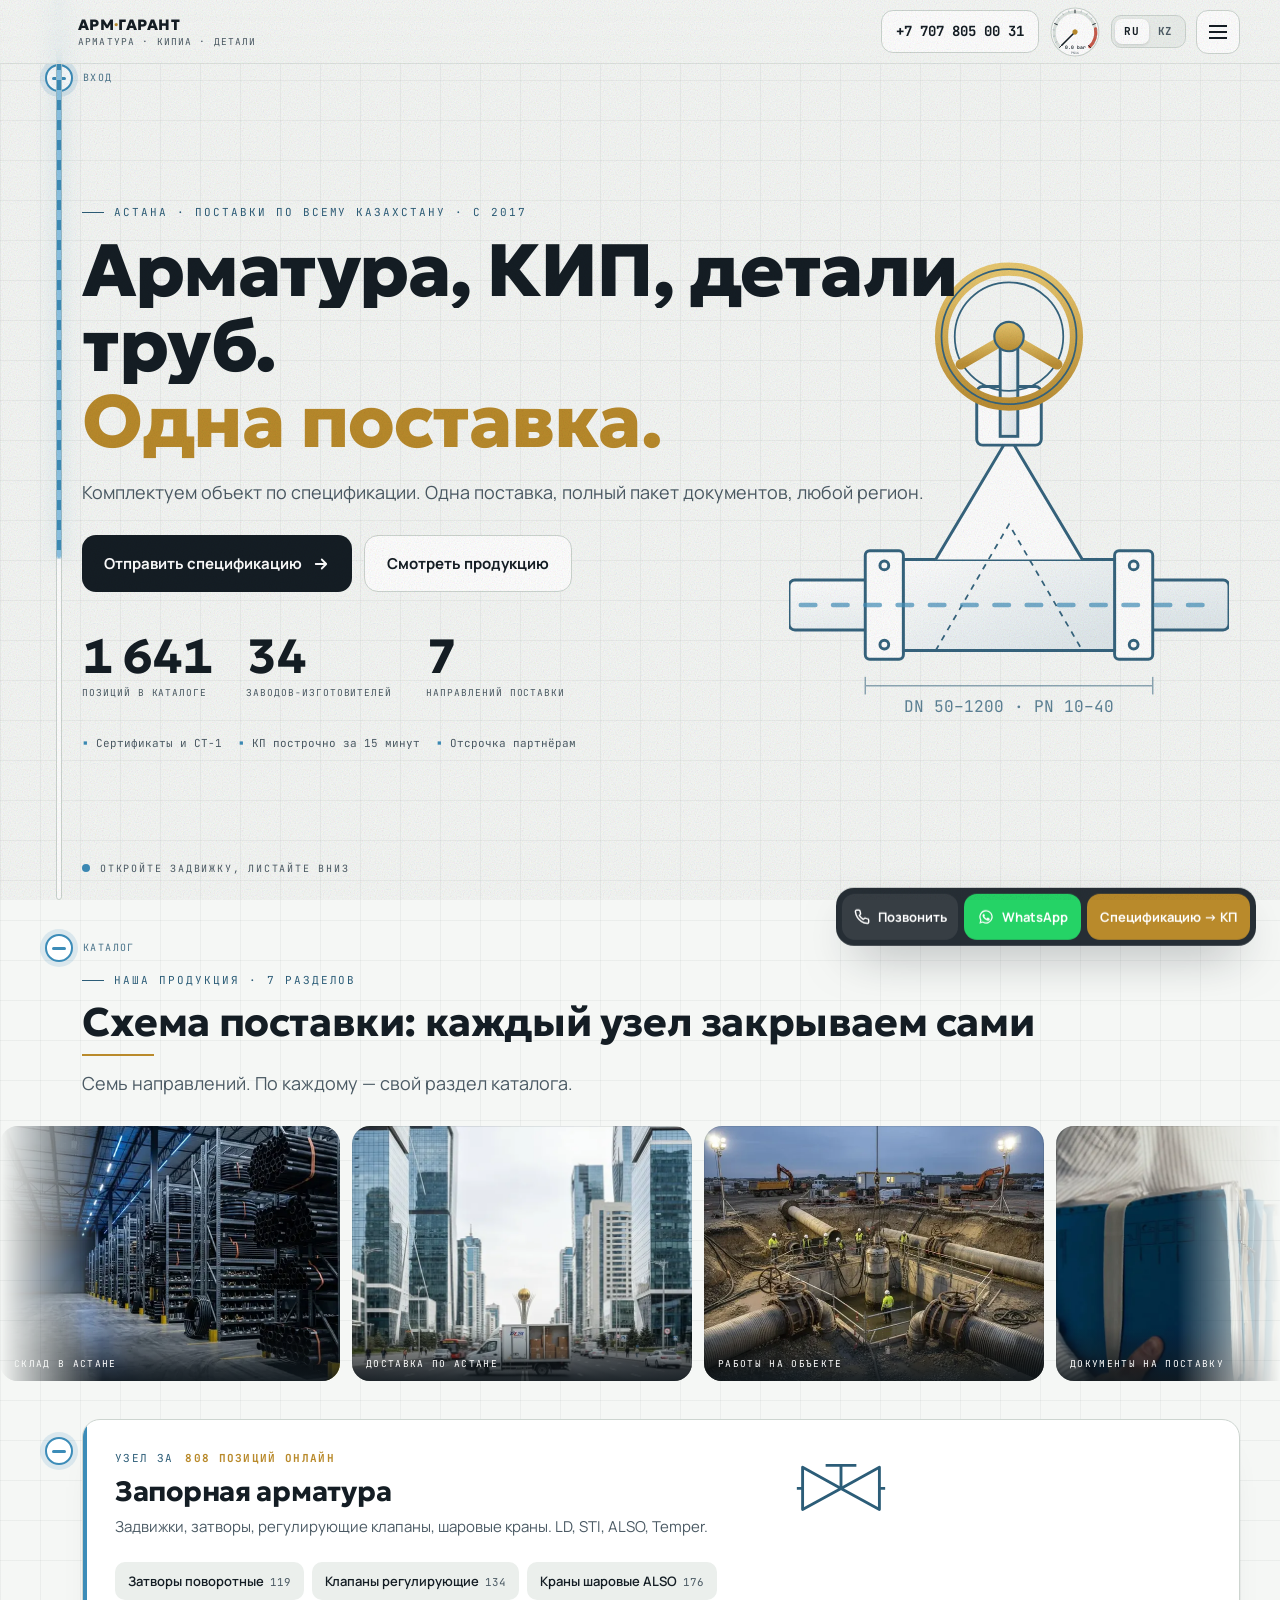
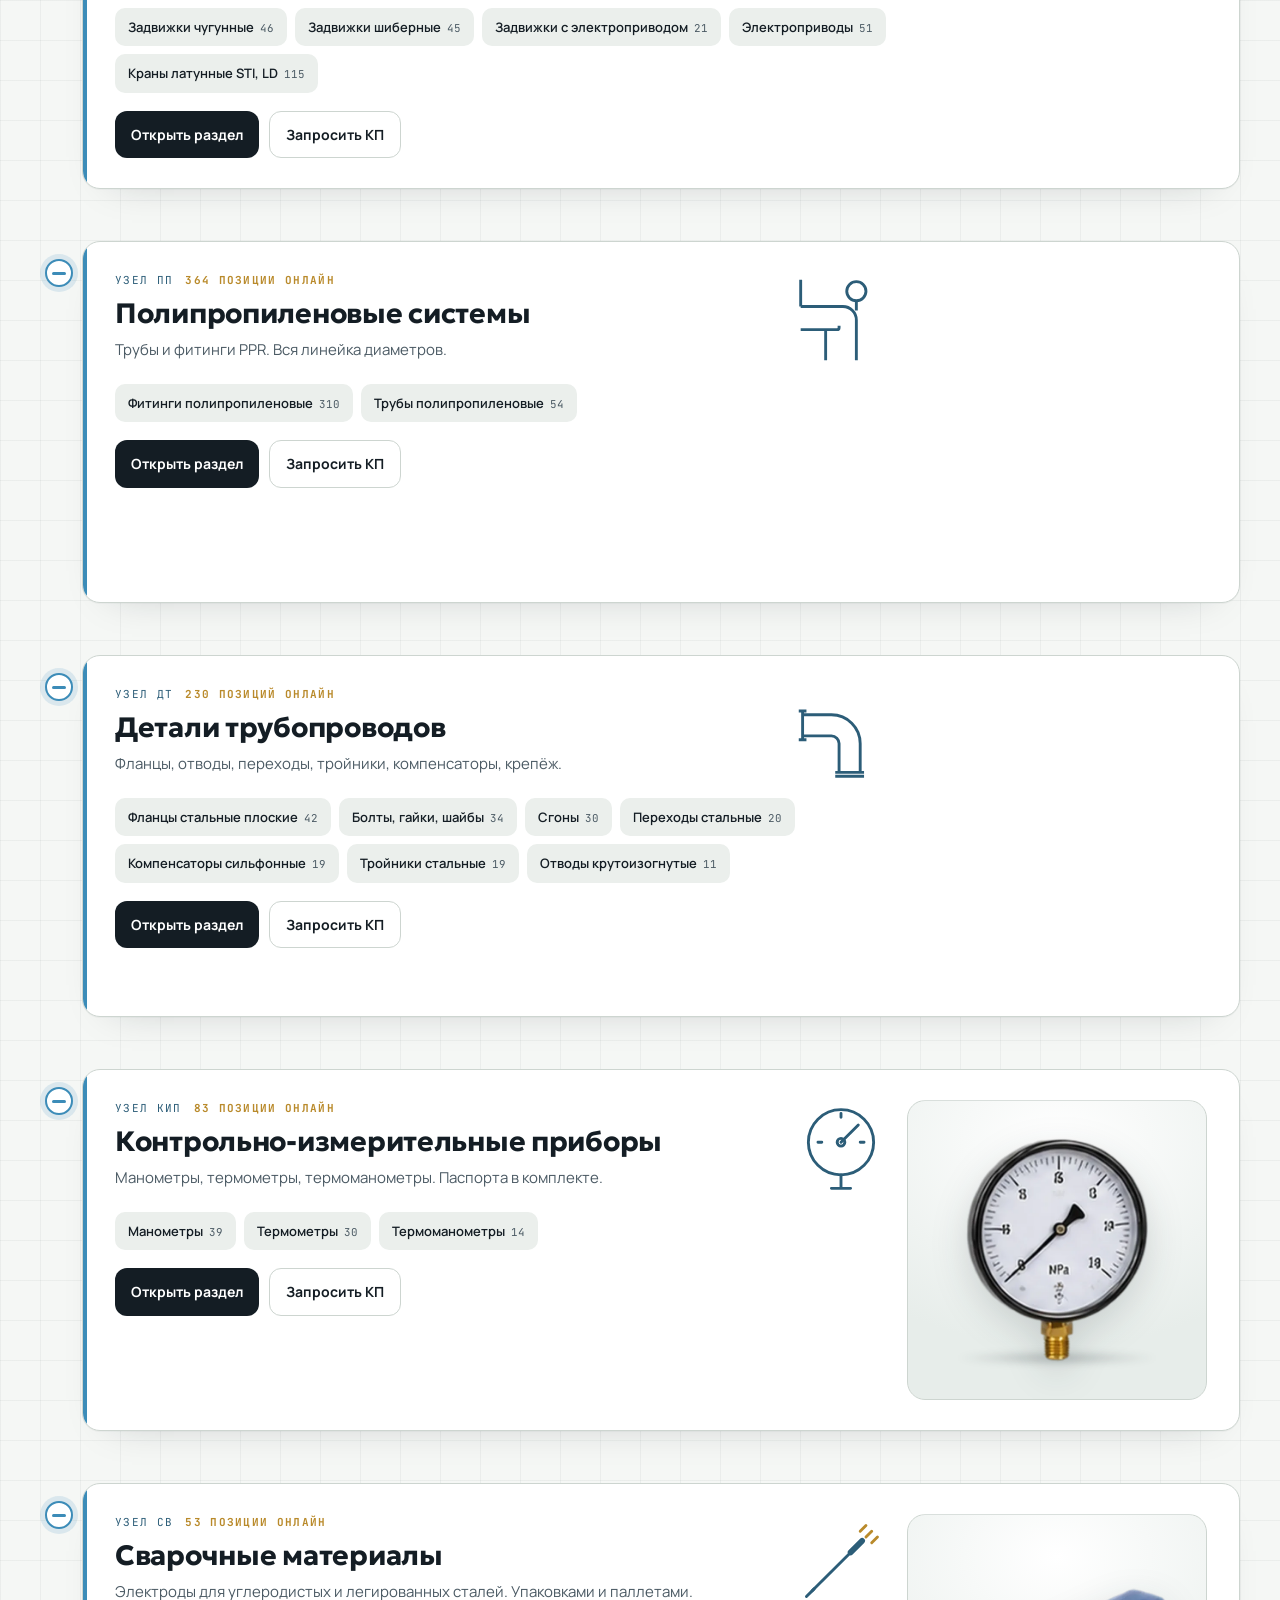
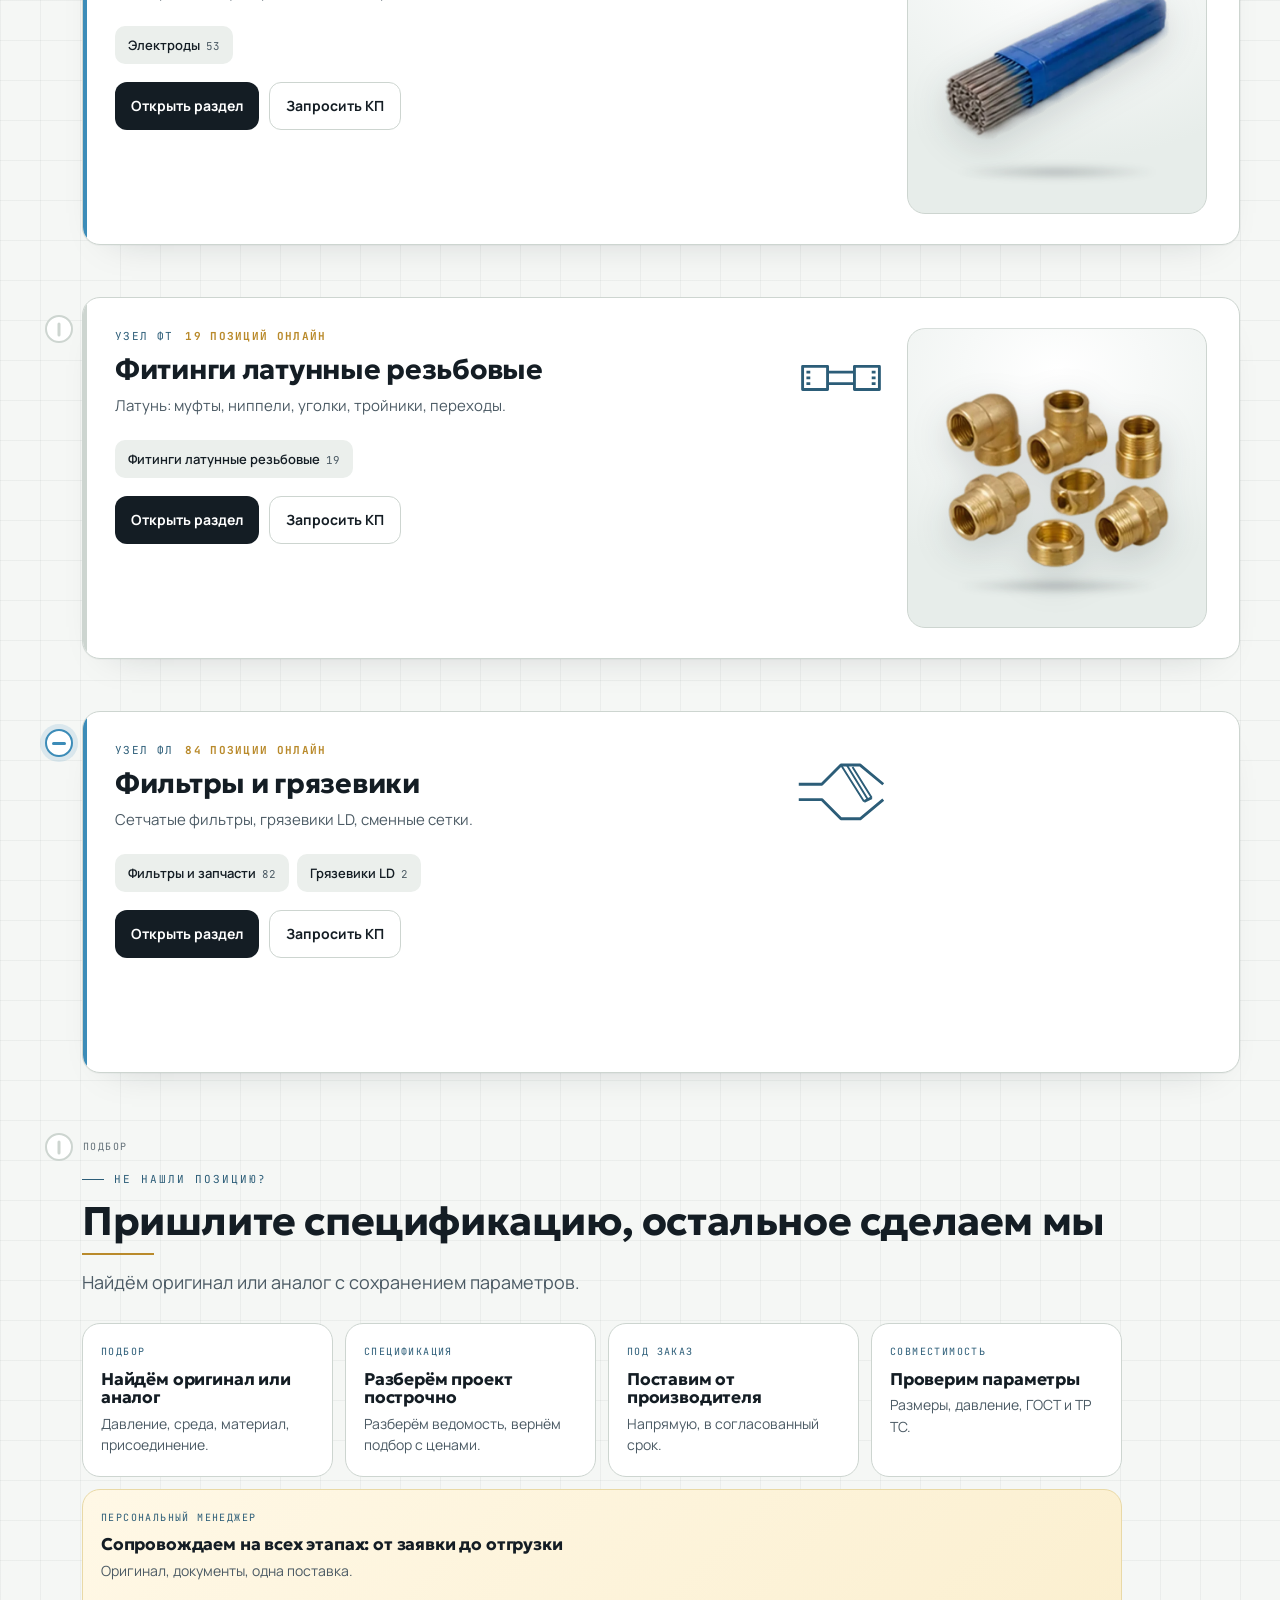
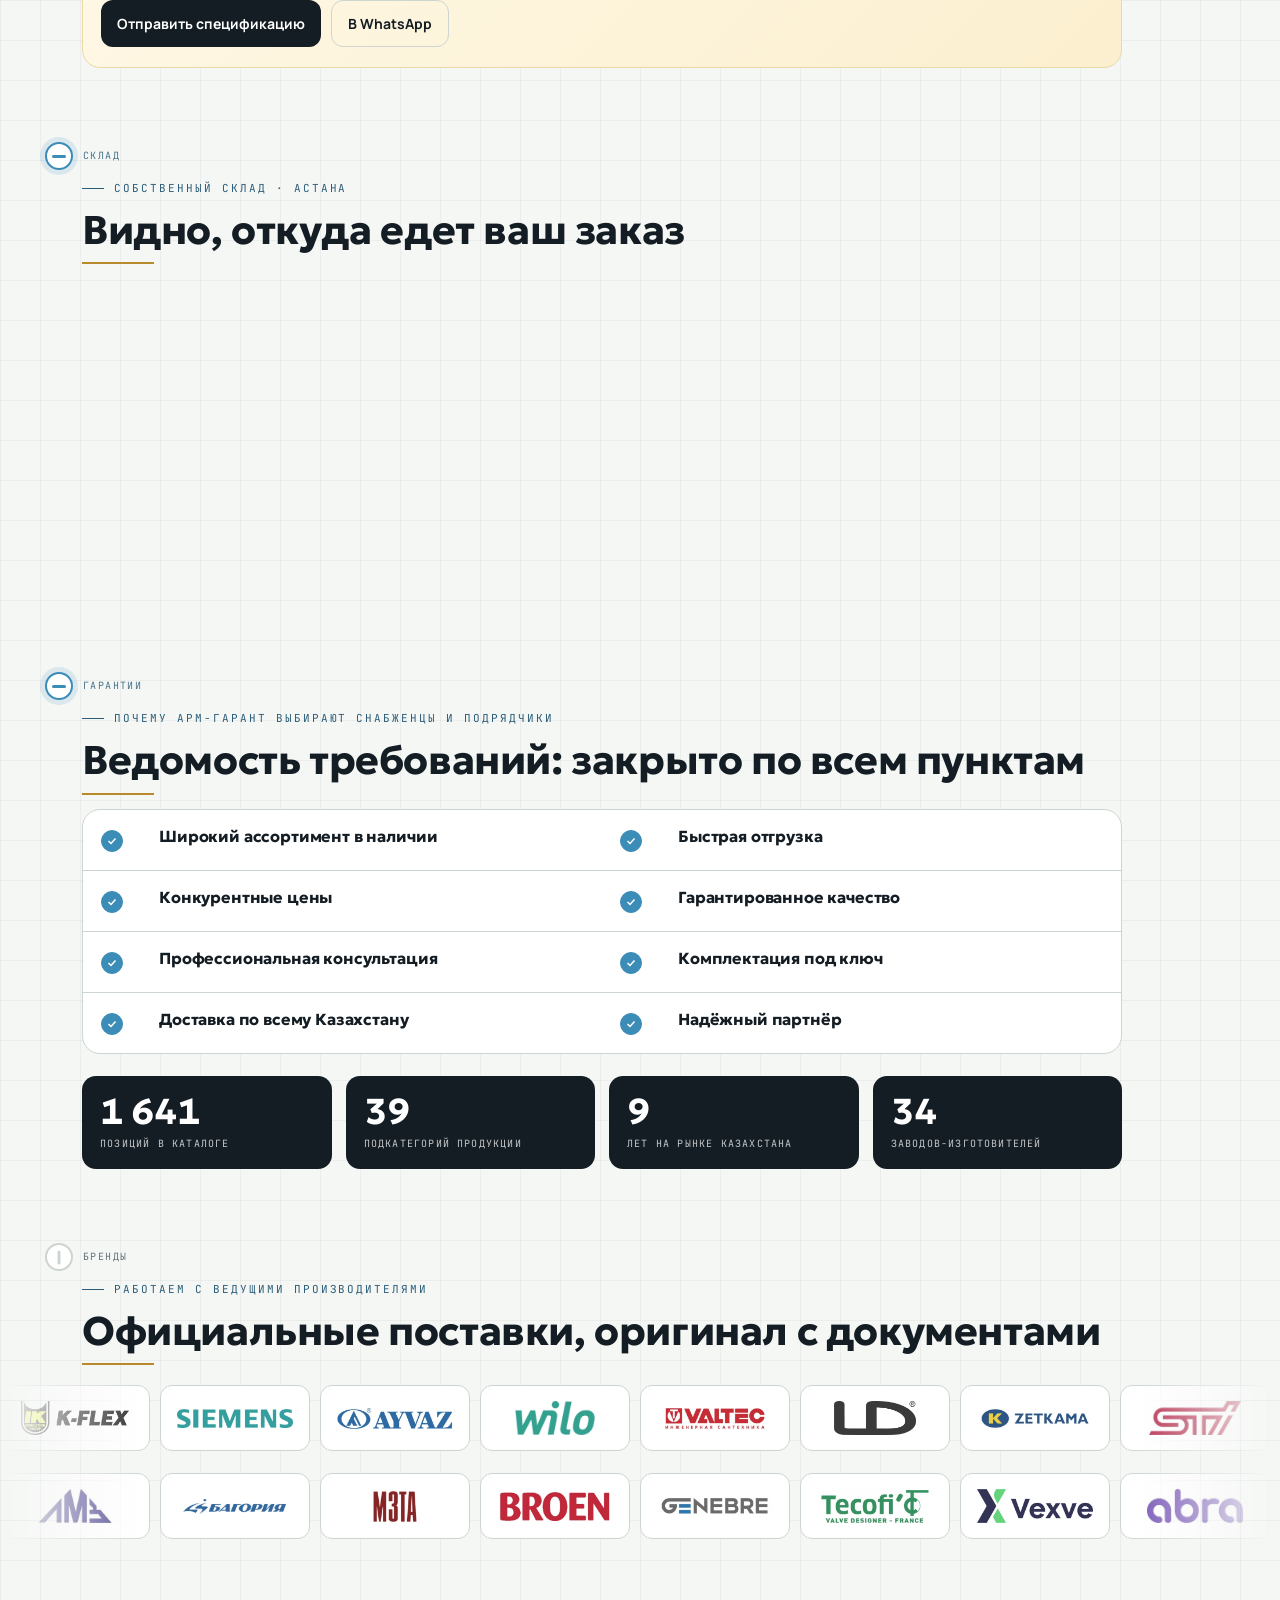
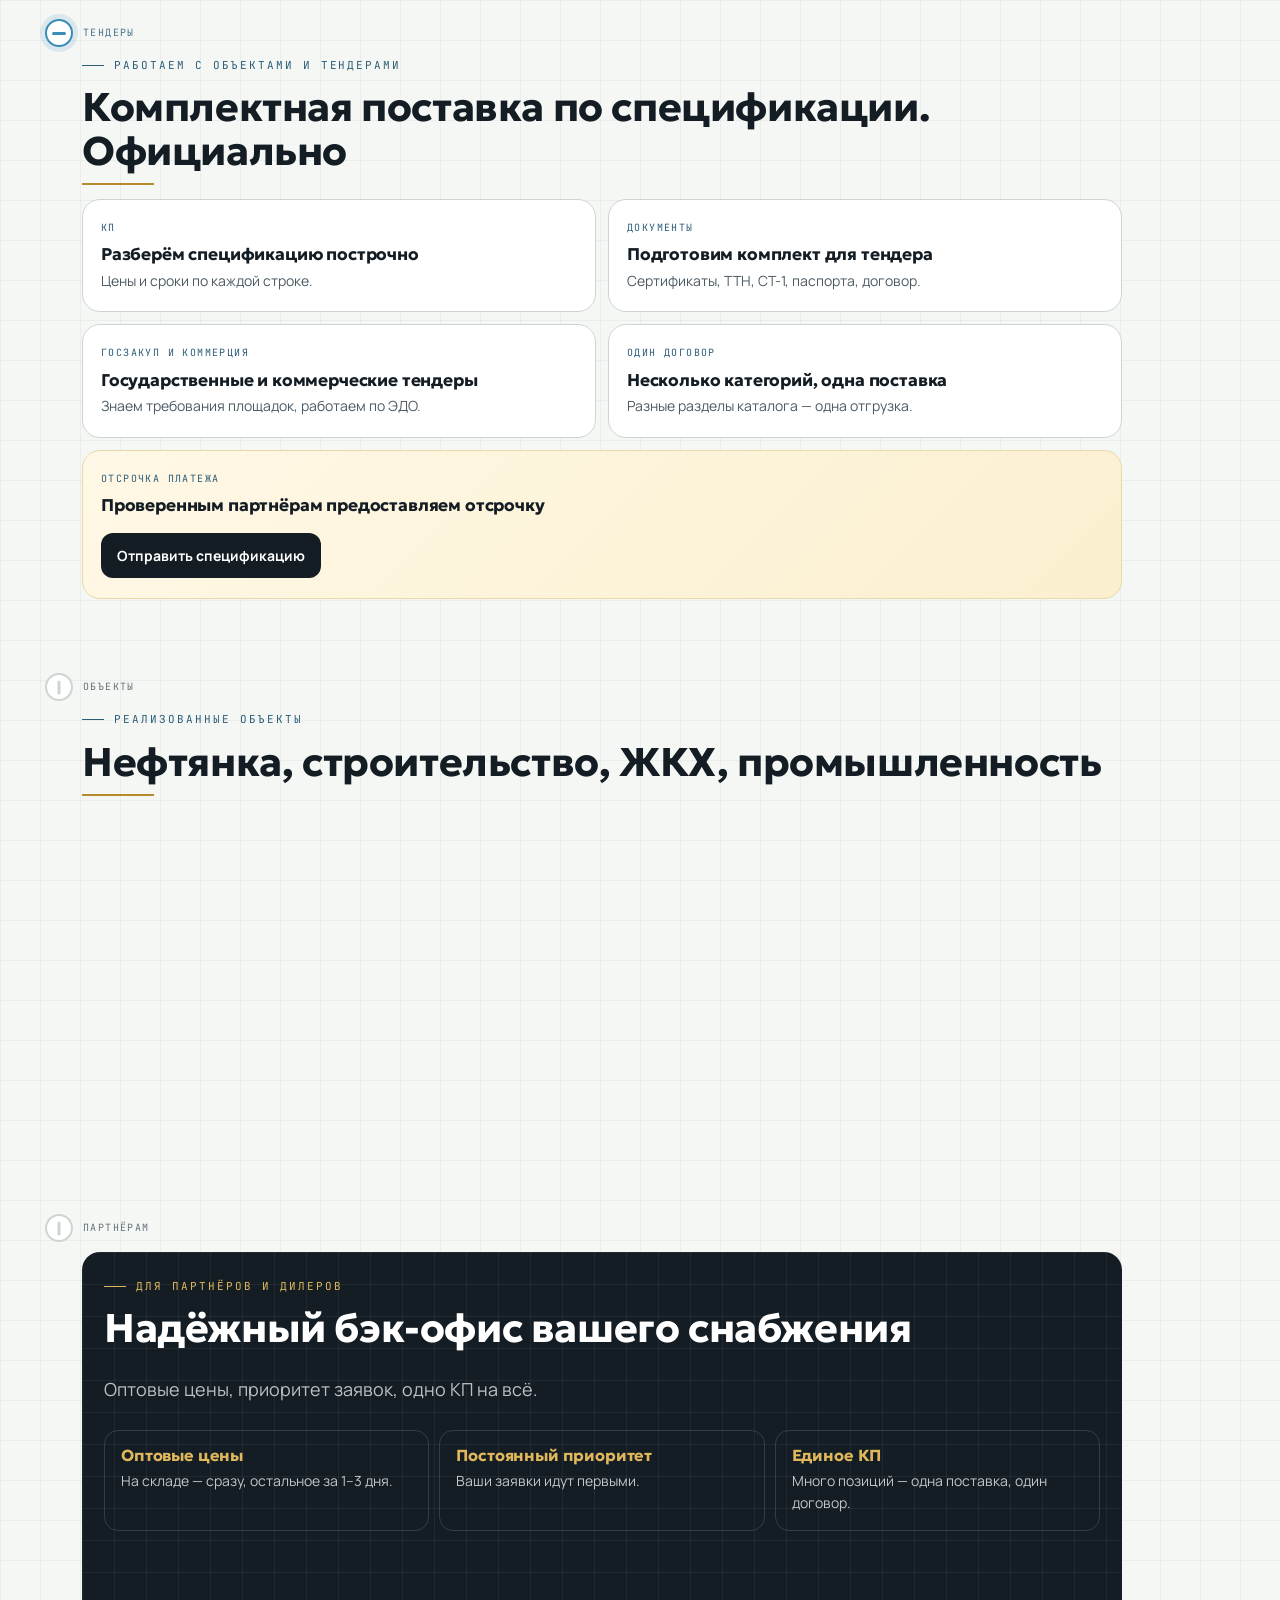
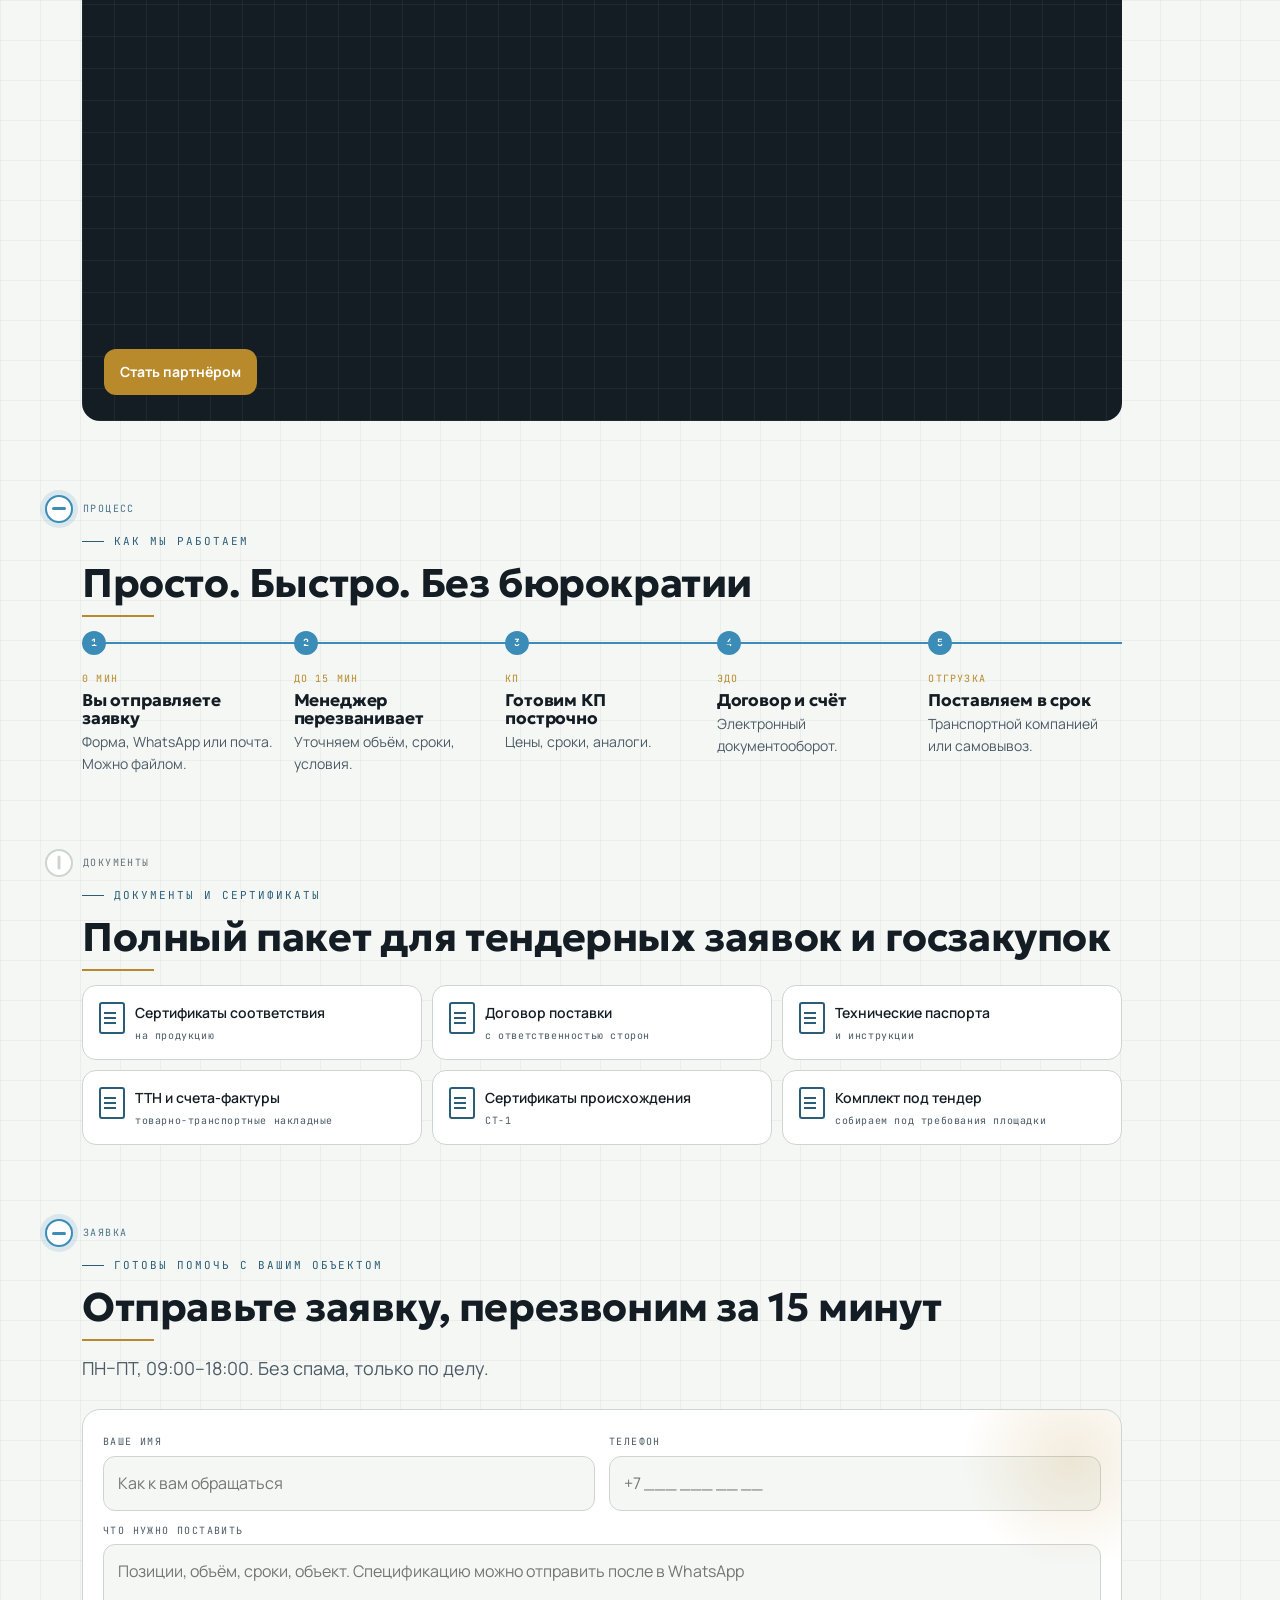
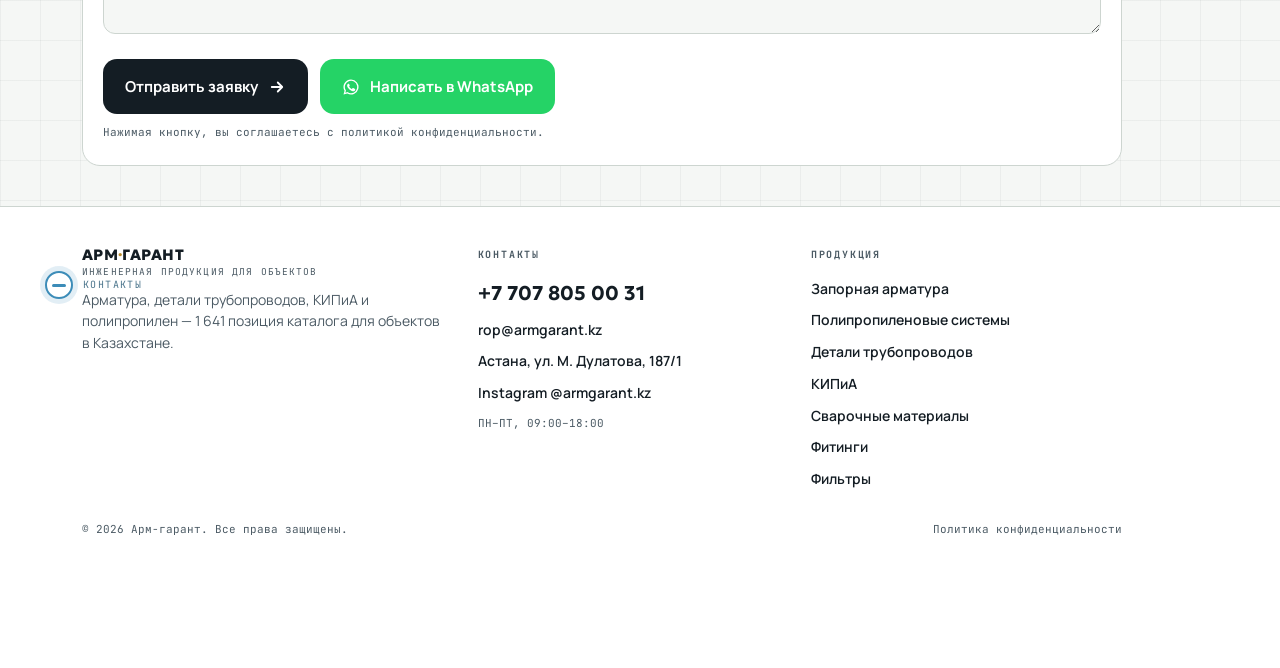
==== commit 15ab58e8: "Фотографии с сайта клиента вместо заглушек Все 21 место под фото заполнены снимками с arm-garant.kz," ====
--- a/index.html
+++ b/index.html
@@ -246,9 +246,12 @@
 .marq.rev .marq-track{animation-direction:reverse}
 .marq:hover .marq-track{animation-play-state:paused}
 @keyframes marq{to{transform:translateX(-50%)}}
-.brand{font-family:var(--f-display);font-weight:700;font-size:15px;letter-spacing:.06em;padding:14px 20px;background:#fff;border:1px solid var(--line);border-radius:12px;white-space:nowrap;color:var(--ink-2)}
-.brand:nth-child(5n+1){color:var(--steel)}
-.brand:nth-child(7n+3){color:var(--brass)}
+.brand{display:grid;place-items:center;width:150px;height:66px;padding:12px 16px;background:#fff;
+  border:1px solid var(--line);border-radius:12px;flex:none;transition:border-color .3s,box-shadow .3s,transform .3s}
+.brand img{max-width:100%;max-height:34px;width:auto;height:auto;object-fit:contain;
+  filter:grayscale(.2);opacity:.88;transition:filter .4s,opacity .4s}
+.brand:hover{border-color:var(--steel);box-shadow:0 14px 26px -18px rgba(20,29,36,.5);transform:translateY(-2px)}
+.brand:hover img{filter:none;opacity:1}
 
 /* ============ ТЕНДЕРЫ / ОБЪЕКТЫ ============ */
 .rowscroll{display:flex;gap:12px;overflow-x:auto;scroll-snap-type:x mandatory;padding:4px 0 14px;margin-right:calc(var(--gutter) * -1);padding-right:var(--gutter);scrollbar-width:none}
@@ -279,8 +282,9 @@
 .part-grid h3{font-size:16px;font-weight:700;color:var(--brass-2);margin-bottom:6px}
 .part-grid p{font-size:14px;color:rgba(255,255,255,.75)}
 .part-shot{margin-top:14px}
-.part-shot .slot{min-height:200px}
-@media(min-width:820px){.part-shot .slot{min-height:260px}}
+.part-shot .shot{min-height:190px;border:1px solid rgba(255,255,255,.14)}
+.part-shot .shot::after{box-shadow:inset 0 0 0 1px rgba(255,255,255,.12)}
+@media(min-width:820px){.part-shot .shot{min-height:250px}}
 
 /* ============ ПРОЦЕСС ============ */
 .steps{position:relative;padding-left:34px}
@@ -349,47 +353,37 @@
   background-size:140px 140px;
 }
 
-/* ============ МЕСТО ПОД ФОТО ============ */
-.slot{
-  position:relative;overflow:hidden;border-radius:var(--radius);isolation:isolate;
-  background:linear-gradient(150deg,#E4EAE6,#F3F6F4 55%,#DFE7E9);
-  border:1px dashed #B9C6BF;display:grid;place-items:center;min-height:170px;
-}
-.slot::before{
-  content:"";position:absolute;inset:0;opacity:.5;
-  background-image:linear-gradient(to right,rgba(44,93,120,.09) 1px,transparent 1px),linear-gradient(to bottom,rgba(44,93,120,.09) 1px,transparent 1px);
-  background-size:22px 22px;
-}
-.slot::after{
-  content:"";position:absolute;inset:0;z-index:2;pointer-events:none;
-  background:linear-gradient(112deg,transparent 34%,rgba(255,255,255,.85) 50%,transparent 66%);
-  transform:translateX(-130%);animation:sheen 4.2s cubic-bezier(.5,0,.5,1) infinite;
-}
-@keyframes sheen{0%{transform:translateX(-130%)}58%,100%{transform:translateX(130%)}}
-.slot-in{position:relative;z-index:1;display:grid;justify-items:center;gap:7px;padding:22px 18px;text-align:center}
-.slot .ic{width:30px;height:30px;color:var(--steel);opacity:.55}
-.slot .lab{font-family:var(--f-mono);font-size:9px;letter-spacing:.2em;text-transform:uppercase;color:var(--steel);opacity:.75}
-.slot .what{font-size:13px;font-weight:600;color:var(--ink-2);line-height:1.35}
-.slot .no{position:absolute;top:10px;left:12px;z-index:1;font-family:var(--f-mono);font-size:9px;letter-spacing:.16em;color:var(--steel);opacity:.55}
-.slot.dark{background:linear-gradient(150deg,#20303B,#16222B);border-color:rgba(255,255,255,.16)}
-.slot.dark::before{background-image:linear-gradient(to right,rgba(255,255,255,.06) 1px,transparent 1px),linear-gradient(to bottom,rgba(255,255,255,.06) 1px,transparent 1px)}
-.slot.dark::after{background:linear-gradient(112deg,transparent 34%,rgba(255,255,255,.16) 50%,transparent 66%)}
-.slot.dark .ic,.slot.dark .lab,.slot.dark .no{color:var(--brass-2)}
-.slot.dark .what{color:rgba(255,255,255,.78)}
-
-/* появление фото-слота шторкой — только когда скрипт жив */
-.js .slot{clip-path:inset(0 0 100% 0);transition:clip-path 1s cubic-bezier(.2,.8,.2,1)}
-.js .slot.in{clip-path:inset(0 0 0 0)}
-
-/* параллакс внутри слота */
-.slot .par{position:absolute;inset:-8% 0;will-change:transform}
+/* ============ ФОТОГРАФИИ ============ */
+.shot{position:relative;overflow:hidden;border-radius:var(--radius);background:var(--paper-2);isolation:isolate;margin:0}
+.shot img{width:100%;height:100%;object-fit:cover;display:block;transform:scale(1.05);transition:transform 1.3s cubic-bezier(.2,.8,.2,1)}
+.shot:hover img{transform:scale(1.12)}
+.shot::after{content:"";position:absolute;inset:0;z-index:2;pointer-events:none;border-radius:inherit;box-shadow:inset 0 0 0 1px rgba(20,29,36,.1)}
+.shot figcaption{
+  position:absolute;left:0;right:0;bottom:0;z-index:2;padding:30px 14px 11px;
+  background:linear-gradient(to top,rgba(16,24,30,.86),rgba(16,24,30,.35) 55%,transparent);
+  color:#fff;font-family:var(--f-mono);font-size:9.5px;letter-spacing:.14em;text-transform:uppercase;line-height:1.4;
+}
+.js .shot{clip-path:inset(0 0 100% 0);transition:clip-path 1.1s cubic-bezier(.2,.8,.2,1)}
+.js .shot.in{clip-path:inset(0 0 0 0)}
+
+/* вырезка товара на постаменте */
+.prod{position:relative;margin:0;border-radius:var(--radius);overflow:hidden;display:grid;place-items:center;
+  padding:16px;background:radial-gradient(120% 88% at 50% 14%,#FFFFFF,#E7EDEA 78%);border:1px solid var(--line)}
+.prod::before{content:"";position:absolute;left:16%;right:16%;bottom:11%;height:16px;border-radius:50%;
+  background:radial-gradient(closest-side,rgba(20,29,36,.24),transparent);filter:blur(3px)}
+.prod img{position:relative;width:100%;height:100%;object-fit:contain;
+  transition:transform .9s cubic-bezier(.2,.8,.2,1);filter:drop-shadow(0 12px 18px rgba(20,29,36,.16))}
+.card:hover .prod img{transform:scale(1.07) rotate(-1.5deg)}
+.js .prod{clip-path:inset(0 0 100% 0);transition:clip-path 1.1s cubic-bezier(.2,.8,.2,1)}
+.js .prod.in{clip-path:inset(0 0 0 0)}
 
 /* ============ ЛЕНТА ФОТО ============ */
 .strip{overflow:hidden;margin:22px calc(var(--gutter) * -1) 0 calc((var(--rail-x) + 26px) * -1);padding:2px 0;
   -webkit-mask-image:linear-gradient(to right,transparent,#000 8%,#000 92%,transparent);mask-image:linear-gradient(to right,transparent,#000 8%,#000 92%,transparent)}
 .strip-track{display:flex;gap:12px;width:max-content;animation:strip 52s linear infinite}
 .strip:hover .strip-track{animation-play-state:paused}
-.strip .slot{flex:none;width:min(70vw,340px);aspect-ratio:4/3;min-height:0;clip-path:none}
+.strip .shot{flex:none;width:min(70vw,340px);aspect-ratio:4/3}
+.js .strip .shot{clip-path:none}
 @keyframes strip{to{transform:translateX(-50%)}}
 
 /* ============ КАРТОЧКА: 3D-наклон и фото-слот ============ */
@@ -398,10 +392,11 @@
 .card:hover{box-shadow:0 1px 0 rgba(20,29,36,.03),0 40px 70px -40px rgba(20,29,36,.4)}
 .card-grid{display:grid;gap:18px}
 @media(min-width:820px){.card-grid{grid-template-columns:1fr 300px;align-items:start}}
-.card .slot{min-height:190px}
+.card .prod{min-height:170px;aspect-ratio:4/3}
+@media(min-width:820px){.card .prod{aspect-ratio:1/1;min-height:190px}}
 .sklad-grid{display:grid;gap:12px}
-.sklad-grid .slot:first-child{min-height:260px}
-@media(min-width:820px){.sklad-grid{grid-template-columns:1.5fr 1fr 1fr}.sklad-grid .slot{min-height:300px}.sklad-grid .slot:first-child{min-height:300px}}
+.sklad-grid .shot{min-height:230px}
+@media(min-width:820px){.sklad-grid{grid-template-columns:1.5fr 1fr 1fr}.sklad-grid .shot{min-height:320px}}
 .card .sym{transition:transform .7s cubic-bezier(.2,.8,.2,1),color .5s}
 .card:hover .sym{transform:rotate(-8deg) scale(1.08);color:var(--brass)}
 .js .chip{transform:translateY(8px);opacity:0;transition:transform .5s cubic-bezier(.2,.8,.2,1),opacity .5s,border-color .2s,background .2s}
@@ -439,7 +434,9 @@
 /* ============ ОБЪЕКТЫ ============ */
 .obj{transition:transform .5s cubic-bezier(.2,.8,.2,1),box-shadow .5s}
 .obj:hover{transform:translateY(-6px);box-shadow:0 34px 60px -40px rgba(20,29,36,.45)}
-.obj .slot{border-radius:0;border:0;border-bottom:1px dashed #B9C6BF;min-height:0;aspect-ratio:4/3;clip-path:none}
+.obj .shot{border-radius:0;aspect-ratio:4/3}
+.obj .shot::after{box-shadow:none;border-bottom:1px solid var(--line)}
+.js .obj .shot{clip-path:none}
 
 /* ============ КНОПКИ: МАГНИТ И ЗАЛИВКА ============ */
 .btn-ink::before,.lnk:not(.alt)::before{
@@ -456,8 +453,8 @@
 .dock .d-req::after{content:"";position:absolute;inset:0;background:linear-gradient(110deg,transparent 35%,rgba(255,255,255,.45) 50%,transparent 65%);transform:translateX(-120%);animation:sheen 3.6s ease-in-out infinite}
 
 @media(prefers-reduced-motion:reduce){
-  .slot::after,.dock .d-req::after,.strip-track{animation:none!important}
-  .slot{clip-path:none!important}
+  .dock .d-req::after,.strip-track{animation:none!important}
+  .shot,.prod{clip-path:none!important}
   .chip{opacity:1!important;transform:none!important}
   .grain{display:none}
 }
@@ -672,7 +669,7 @@
       <a class="lnk alt" href="#zayavka" data-topic="Запорная арматура">Запросить КП</a>
       </div>
       </div>
-      <figure class="slot"><span class="no">01</span><div class="slot-in"><svg class="ic" viewBox="0 0 24 24" fill="none" stroke="currentColor" stroke-width="1.6" stroke-linecap="round" stroke-linejoin="round"><path d="M3 8a2 2 0 0 1 2-2h2.2l1.3-2h6.9l1.3 2H19a2 2 0 0 1 2 2v9a2 2 0 0 1-2 2H5a2 2 0 0 1-2-2z"/><circle cx="12" cy="12.5" r="3.6"/></svg><span class="lab">место под фото</span><span class="what">Задвижки и затворы на складе, крупный план</span></div></figure>
+      <figure class="prod"><img src="assets/shots/p-zadvizhki-stalnye.webp" alt="Задвижка стальная фланцевая" loading="lazy" decoding="async" width="620" height="620"></figure>
     </div>
   </article>
 </section>
@@ -703,7 +700,7 @@
       <a class="lnk alt" href="#zayavka" data-topic="Полипропиленовые системы">Запросить КП</a>
       </div>
       </div>
-      <figure class="slot"><span class="no">02</span><div class="slot-in"><svg class="ic" viewBox="0 0 24 24" fill="none" stroke="currentColor" stroke-width="1.6" stroke-linecap="round" stroke-linejoin="round"><path d="M3 8a2 2 0 0 1 2-2h2.2l1.3-2h6.9l1.3 2H19a2 2 0 0 1 2 2v9a2 2 0 0 1-2 2H5a2 2 0 0 1-2-2z"/><circle cx="12" cy="12.5" r="3.6"/></svg><span class="lab">место под фото</span><span class="what">Трубы и фитинги PPR на стеллаже</span></div></figure>
+      <figure class="prod"><img src="assets/shots/p-truby-polipropilenovye.webp" alt="Трубы полипропиленовые PPR" loading="lazy" decoding="async" width="620" height="620"></figure>
     </div>
   </article>
 </section>
@@ -739,7 +736,7 @@
       <a class="lnk alt" href="#zayavka" data-topic="Детали трубопроводов">Запросить КП</a>
       </div>
       </div>
-      <figure class="slot"><span class="no">03</span><div class="slot-in"><svg class="ic" viewBox="0 0 24 24" fill="none" stroke="currentColor" stroke-width="1.6" stroke-linecap="round" stroke-linejoin="round"><path d="M3 8a2 2 0 0 1 2-2h2.2l1.3-2h6.9l1.3 2H19a2 2 0 0 1 2 2v9a2 2 0 0 1-2 2H5a2 2 0 0 1-2-2z"/><circle cx="12" cy="12.5" r="3.6"/></svg><span class="lab">место под фото</span><span class="what">Фланцы и отводы, разложены по типоразмерам</span></div></figure>
+      <figure class="prod"><img src="assets/shots/p-flanczy-stalnye-ploskie.webp" alt="Фланцы стальные плоские" loading="lazy" decoding="async" width="620" height="620"></figure>
     </div>
   </article>
 </section>
@@ -771,7 +768,7 @@
       <a class="lnk alt" href="#zayavka" data-topic="КИПиА">Запросить КП</a>
       </div>
       </div>
-      <figure class="slot"><span class="no">04</span><div class="slot-in"><svg class="ic" viewBox="0 0 24 24" fill="none" stroke="currentColor" stroke-width="1.6" stroke-linecap="round" stroke-linejoin="round"><path d="M3 8a2 2 0 0 1 2-2h2.2l1.3-2h6.9l1.3 2H19a2 2 0 0 1 2 2v9a2 2 0 0 1-2 2H5a2 2 0 0 1-2-2z"/><circle cx="12" cy="12.5" r="3.6"/></svg><span class="lab">место под фото</span><span class="what">Манометры с паспортами, витрина</span></div></figure>
+      <figure class="prod"><img src="assets/shots/p-manometry.webp" alt="Манометр технический" loading="lazy" decoding="async" width="620" height="620"></figure>
     </div>
   </article>
 </section>
@@ -801,7 +798,7 @@
       <a class="lnk alt" href="#zayavka" data-topic="Сварочные материалы">Запросить КП</a>
       </div>
       </div>
-      <figure class="slot"><span class="no">05</span><div class="slot-in"><svg class="ic" viewBox="0 0 24 24" fill="none" stroke="currentColor" stroke-width="1.6" stroke-linecap="round" stroke-linejoin="round"><path d="M3 8a2 2 0 0 1 2-2h2.2l1.3-2h6.9l1.3 2H19a2 2 0 0 1 2 2v9a2 2 0 0 1-2 2H5a2 2 0 0 1-2-2z"/><circle cx="12" cy="12.5" r="3.6"/></svg><span class="lab">место под фото</span><span class="what">Пачки электродов на паллете</span></div></figure>
+      <figure class="prod"><img src="assets/shots/p-elektrody.webp" alt="Электроды сварочные" loading="lazy" decoding="async" width="620" height="620"></figure>
     </div>
   </article>
 </section>
@@ -831,7 +828,7 @@
       <a class="lnk alt" href="#zayavka" data-topic="Фитинги">Запросить КП</a>
       </div>
       </div>
-      <figure class="slot"><span class="no">06</span><div class="slot-in"><svg class="ic" viewBox="0 0 24 24" fill="none" stroke="currentColor" stroke-width="1.6" stroke-linecap="round" stroke-linejoin="round"><path d="M3 8a2 2 0 0 1 2-2h2.2l1.3-2h6.9l1.3 2H19a2 2 0 0 1 2 2v9a2 2 0 0 1-2 2H5a2 2 0 0 1-2-2z"/><circle cx="12" cy="12.5" r="3.6"/></svg><span class="lab">место под фото</span><span class="what">Латунные фитинги россыпью</span></div></figure>
+      <figure class="prod"><img src="assets/shots/p-fitingi-latunnye-rezbovye.webp" alt="Фитинги латунные резьбовые" loading="lazy" decoding="async" width="620" height="620"></figure>
     </div>
   </article>
 </section>
@@ -862,7 +859,7 @@
       <a class="lnk alt" href="#zayavka" data-topic="Фильтры">Запросить КП</a>
       </div>
       </div>
-      <figure class="slot"><span class="no">07</span><div class="slot-in"><svg class="ic" viewBox="0 0 24 24" fill="none" stroke="currentColor" stroke-width="1.6" stroke-linecap="round" stroke-linejoin="round"><path d="M3 8a2 2 0 0 1 2-2h2.2l1.3-2h6.9l1.3 2H19a2 2 0 0 1 2 2v9a2 2 0 0 1-2 2H5a2 2 0 0 1-2-2z"/><circle cx="12" cy="12.5" r="3.6"/></svg><span class="lab">место под фото</span><span class="what">Фильтр сетчатый и грязевик LD рядом</span></div></figure>
+      <figure class="prod"><img src="assets/shots/p-gryazeviki-ld.webp" alt="Фильтр сетчатый фланцевый LD" loading="lazy" decoding="async" width="620" height="620"></figure>
     </div>
   </article>
 </section>
@@ -891,9 +888,9 @@
     <div class="eyebrow rv">Собственный склад · Астана</div>
     <h2 class="rv d1">Видно, откуда едет ваш заказ</h2>
     <div class="sklad-grid">
-      <figure class="slot"><span class="no">08</span><div class="slot-in"><svg class="ic" viewBox="0 0 24 24" fill="none" stroke="currentColor" stroke-width="1.6" stroke-linecap="round" stroke-linejoin="round"><path d="M3 8a2 2 0 0 1 2-2h2.2l1.3-2h6.9l1.3 2H19a2 2 0 0 1 2 2v9a2 2 0 0 1-2 2H5a2 2 0 0 1-2-2z"/><circle cx="12" cy="12.5" r="3.6"/></svg><span class="lab">место под фото</span><span class="what">Склад в Астане, общий план: стеллажи и проходы</span></div></figure>
-      <figure class="slot"><span class="no">09</span><div class="slot-in"><svg class="ic" viewBox="0 0 24 24" fill="none" stroke="currentColor" stroke-width="1.6" stroke-linecap="round" stroke-linejoin="round"><path d="M3 8a2 2 0 0 1 2-2h2.2l1.3-2h6.9l1.3 2H19a2 2 0 0 1 2 2v9a2 2 0 0 1-2 2H5a2 2 0 0 1-2-2z"/><circle cx="12" cy="12.5" r="3.6"/></svg><span class="lab">место под фото</span><span class="what">Ряд с задвижками и затворами</span></div></figure>
-      <figure class="slot"><span class="no">10</span><div class="slot-in"><svg class="ic" viewBox="0 0 24 24" fill="none" stroke="currentColor" stroke-width="1.6" stroke-linecap="round" stroke-linejoin="round"><path d="M3 8a2 2 0 0 1 2-2h2.2l1.3-2h6.9l1.3 2H19a2 2 0 0 1 2 2v9a2 2 0 0 1-2 2H5a2 2 0 0 1-2-2z"/><circle cx="12" cy="12.5" r="3.6"/></svg><span class="lab">место под фото</span><span class="what">Зона отгрузки: машина под погрузкой</span></div></figure>
+      <figure class="shot"><img src="assets/shots/obvyazka.webp" alt="Склад и офис Арм-гарант в Астане" width="1024" height="683"><figcaption>Склад и офис · Астана</figcaption></figure>
+      <figure class="shot"><img src="assets/shots/opt.webp" alt="Стеллажи склада с трубопроводной арматурой" loading="lazy" decoding="async" width="760" height="292"><figcaption>Позиции в наличии на складе</figcaption></figure>
+      <figure class="shot"><img src="assets/shots/fura.webp" alt="Отгрузка заказа транспортной компании" loading="lazy" decoding="async" width="760" height="434"><figcaption>Отгрузка со склада</figcaption></figure>
     </div>
   </div>
 </section>
@@ -958,19 +955,19 @@
     <h2 class="rv d1">Нефтянка, строительство, ЖКХ, промышленность</h2>
     <div class="rowscroll rv d2">
       <article class="obj">
-                <figure class="slot"><span class="no">11</span><div class="slot-in"><svg class="ic" viewBox="0 0 24 24" fill="none" stroke="currentColor" stroke-width="1.6" stroke-linecap="round" stroke-linejoin="round"><path d="M3 8a2 2 0 0 1 2-2h2.2l1.3-2h6.9l1.3 2H19a2 2 0 0 1 2 2v9a2 2 0 0 1-2 2H5a2 2 0 0 1-2-2z"/><circle cx="12" cy="12.5" r="3.6"/></svg><span class="lab">место под фото</span><span class="what">Объект: водоканал, смонтированная арматура</span></div></figure>
+                <figure class="shot"><img src="assets/shots/obekt-vodokanal.webp" alt="Реконструкция водоканала, Караганда" loading="lazy" decoding="async" width="700" height="511"></figure>
         <div class="obj-b"><h3>Реконструкция водоканала г. Караганда</h3><dl><div><dt>Отрасль</dt><dd>ЖКХ</dd></div><div><dt>Объём</dt><dd>420 ед.</dd></div><div><dt>Срок</dt><dd>5 мес.</dd></div></dl></div>
       </article>
       <article class="obj">
-                <figure class="slot"><span class="no">12</span><div class="slot-in"><svg class="ic" viewBox="0 0 24 24" fill="none" stroke="currentColor" stroke-width="1.6" stroke-linecap="round" stroke-linejoin="round"><path d="M3 8a2 2 0 0 1 2-2h2.2l1.3-2h6.9l1.3 2H19a2 2 0 0 1 2 2v9a2 2 0 0 1-2 2H5a2 2 0 0 1-2-2z"/><circle cx="12" cy="12.5" r="3.6"/></svg><span class="lab">место под фото</span><span class="what">Объект: НПЗ, трубопроводная обвязка</span></div></figure>
+                <figure class="shot"><img src="assets/shots/obekt-tc.webp" alt="Нефтеперерабатывающий завод" loading="lazy" decoding="async" width="700" height="511"></figure>
         <div class="obj-b"><h3>Поставка для нефтеперерабатывающего завода</h3><dl><div><dt>Отрасль</dt><dd>Нефтянка</dd></div><div><dt>Объём</dt><dd>260 ед.</dd></div><div><dt>Срок</dt><dd>4 мес.</dd></div></dl></div>
       </article>
       <article class="obj">
-                <figure class="slot"><span class="no">13</span><div class="slot-in"><svg class="ic" viewBox="0 0 24 24" fill="none" stroke="currentColor" stroke-width="1.6" stroke-linecap="round" stroke-linejoin="round"><path d="M3 8a2 2 0 0 1 2-2h2.2l1.3-2h6.9l1.3 2H19a2 2 0 0 1 2 2v9a2 2 0 0 1-2 2H5a2 2 0 0 1-2-2z"/><circle cx="12" cy="12.5" r="3.6"/></svg><span class="lab">место под фото</span><span class="what">Объект: котельная, узел с приборами</span></div></figure>
+                <figure class="shot"><img src="assets/shots/obekt-npz.webp" alt="Котельная жилого комплекса" loading="lazy" decoding="async" width="700" height="511"></figure>
         <div class="obj-b"><h3>Оснащение котельной ЖК «Премиум»</h3><dl><div><dt>Отрасль</dt><dd>ЖКХ</dd></div><div><dt>Объём</dt><dd>340 ед.</dd></div><div><dt>Срок</dt><dd>3 мес.</dd></div></dl></div>
       </article>
       <article class="obj">
-                <figure class="slot"><span class="no">14</span><div class="slot-in"><svg class="ic" viewBox="0 0 24 24" fill="none" stroke="currentColor" stroke-width="1.6" stroke-linecap="round" stroke-linejoin="round"><path d="M3 8a2 2 0 0 1 2-2h2.2l1.3-2h6.9l1.3 2H19a2 2 0 0 1 2 2v9a2 2 0 0 1-2 2H5a2 2 0 0 1-2-2z"/><circle cx="12" cy="12.5" r="3.6"/></svg><span class="lab">место под фото</span><span class="what">Объект: цех, магистраль с задвижками</span></div></figure>
+                <figure class="shot"><img src="assets/shots/ceh.webp" alt="Трубопроводная обвязка промышленного цеха" loading="lazy" decoding="async" width="700" height="511"></figure>
         <div class="obj-b"><h3>Трубопроводная обвязка промышленного цеха</h3><dl><div><dt>Отрасль</dt><dd>Пром.</dd></div><div><dt>Объём</dt><dd>180 ед.</dd></div><div><dt>Срок</dt><dd>2 мес.</dd></div></dl></div>
       </article>
     </div>
@@ -990,7 +987,7 @@
         <div><h3>Постоянный приоритет</h3><p>Ваши заявки идут первыми.</p></div>
         <div><h3>Единое КП</h3><p>Много позиций — одна поставка, один договор.</p></div>
       </div>
-      <div class="part-shot"><figure class="slot"><span class="no">15</span><div class="slot-in"><svg class="ic" viewBox="0 0 24 24" fill="none" stroke="currentColor" stroke-width="1.6" stroke-linecap="round" stroke-linejoin="round"><path d="M3 8a2 2 0 0 1 2-2h2.2l1.3-2h6.9l1.3 2H19a2 2 0 0 1 2 2v9a2 2 0 0 1-2 2H5a2 2 0 0 1-2-2z"/><circle cx="12" cy="12.5" r="3.6"/></svg><span class="lab">место под фото</span><span class="what">Отгрузка партнёру: паллеты и документы</span></div></figure></div>
+      <div class="part-shot"><figure class="shot"><img src="assets/shots/dilerstvo.webp" alt="Подписание партнёрского договора" loading="lazy" decoding="async" width="1040" height="400"><figcaption>Партнёрские условия и отсрочка</figcaption></figure></div>
       <div class="card-act" style="margin-top:20px"><a class="lnk" style="background:var(--brass)" href="#zayavka" data-topic="Партнёрство">Стать партнёром</a></div>
     </div>
   </div>
@@ -1118,10 +1115,24 @@
     ticks.appendChild(l);
   }
 
-  /* ---- бренды: бегущая строка ---- */
-  const brands = ['K-FLEX','SIEMENS','AYVAZ','WILO','VALTEC','LD','ZETKAMA','STI','Danfoss','UPONOR','HYUNDAI','BENARMO','Giacomini','Wester','FITTEX','ALSO','TEMPER','ЛМЗ','Багория','МЗТА','BROEN','GENEBRE','Tecofi','Vexve','ABRA','ADL','NAVAL','Honeywell','GRUNDFOS','ESBE','HERZ','Oventrop','WATTS','Aquasfera'];
+  /* ---- бренды: бегущая строка с логотипами ---- */
+  const brands = [
+    ['kflex','K-FLEX'],['siemens','SIEMENS'],['ayvaz','AYVAZ'],['wilo','WILO'],['valtec','VALTEC'],
+    ['ld','LD'],['zetkama','ZETKAMA'],['sti','STI'],['danfoss','Danfoss'],['uponor','UPONOR'],
+    ['hyundai','HYUNDAI'],['benarmo','BENARMO'],['giacomini','Giacomini'],['wester','Wester'],
+    ['fittex','FITTEX'],['also','ALSO'],['temper','TEMPER'],['lmz','ЛМЗ'],
+    ['bagoriya','Багория'],['mzta','МЗТА'],['broen','BROEN'],['genebre','GENEBRE'],['tecofi','Tecofi'],
+    ['vexve','Vexve'],['abra','ABRA'],['adl','ADL'],['naval','NAVAL'],['honeywell','Honeywell'],
+    ['grundfos','GRUNDFOS'],['esbe','ESBE'],['herz','HERZ'],['oventrop','Oventrop'],
+    ['watts','WATTS'],['aquasfera','Aquasfera']
+  ];
   const half = Math.ceil(brands.length/2);
-  const fill = (id, list)=>{ const el=document.getElementById(id); const html=list.map(b=>'<span class="brand">'+b+'</span>').join(''); el.innerHTML = html+html; };
+  const fill = (id, list)=>{
+    const el=document.getElementById(id);
+    const html=list.map(b=>'<span class="brand"><img src="assets/brands/'+b[0]+
+      '.webp" alt="'+b[1]+'" loading="lazy" decoding="async" height="30"></span>').join('');
+    el.innerHTML = html+html;
+  };
   fill('m1', brands.slice(0,half)); fill('m2', brands.slice(half));
 
   /* ---- скролл: труба, манометр, маховик ---- */
@@ -1220,35 +1231,35 @@
 var RED = matchMedia("(prefers-reduced-motion: reduce)").matches;
 var HAS_IO = typeof IntersectionObserver === "function";
 if (HAS_IO && !RED) document.documentElement.classList.add("js");
-var CAM = '<svg class="ic" viewBox="0 0 24 24" fill="none" stroke="currentColor" stroke-width="1.6" stroke-linecap="round" stroke-linejoin="round"><path d="M3 8a2 2 0 0 1 2-2h2.2l1.3-2h6.9l1.3 2H19a2 2 0 0 1 2 2v9a2 2 0 0 1-2 2H5a2 2 0 0 1-2-2z"/><circle cx="12" cy="12.5" r="3.6"/></svg>';
-
-/* --- лента мест под фото --- */
+
+/* --- лента фотографий --- */
 var SHOTS = [
-  ["Ф1","Склад: стеллажи с арматурой"],
-  ["Ф2","Отгрузка: погрузка заказа"],
-  ["Ф3","Комплектация по спецификации"],
-  ["Ф4","Приёмка и проверка документов"],
-  ["Ф5","Менеджер за подбором позиций"],
-  ["Ф6","Офис: рабочее место снабжения"]
+  ["sklad.webp","Склад в Астане","Склад в Астане"],
+  ["dostavka-astana.webp","Доставка по Астане","Доставка по Астане"],
+  ["obekt-vodootvedenie.webp","Прокладка трубопровода на объекте","Работы на объекте"],
+  ["dokumenty.webp","Пакет документов на поставку","Документы на поставку"],
+  ["proektnoe.webp","Подбор оборудования по проекту","Подбор по проекту"],
+  ["dostavka-kz.webp","Доставка в регионы Казахстана","Доставка по Казахстану"]
 ];
 var strip = document.getElementById("strip");
 if (strip) {
   var html = SHOTS.map(function(x){
-    return '<figure class="slot"><span class="no">'+x[0]+'</span><div class="slot-in">'+CAM+
-           '<span class="lab">место под фото</span><span class="what">'+x[1]+'</span></div></figure>';
+    return '<figure class="shot"><img src="assets/shots/' + x[0] + '" alt="' + x[1] +
+           '" loading="lazy" decoding="async" width="720" height="540">' +
+           '<figcaption>' + x[2] + '</figcaption></figure>';
   }).join("");
   strip.innerHTML = html + html;
 }
 
-/* --- шторка на местах под фото --- */
+/* --- шторка при появлении фотографий --- */
 if (HAS_IO) {
   var slotIO = new IntersectionObserver(function(es){
     es.forEach(function(e){ if(e.isIntersecting){ e.target.classList.add("in"); slotIO.unobserve(e.target); } });
   },{threshold:.16});
-  document.querySelectorAll(".slot").forEach(function(el){ slotIO.observe(el); });
-  /* страховка: если наблюдатель почему-то не отработал, места под фото всё равно видны */
+  document.querySelectorAll(".shot, .prod").forEach(function(el){ slotIO.observe(el); });
+  /* страховка: если наблюдатель не отработал, фотографии всё равно видны */
   setTimeout(function(){
-    document.querySelectorAll(".slot").forEach(function(el){
+    document.querySelectorAll(".shot, .prod").forEach(function(el){
       var r = el.getBoundingClientRect();
       if (r.top < innerHeight && r.bottom > 0) el.classList.add("in");
     });
@@ -1539,20 +1550,12 @@
 "Комплектуем объект по спецификации. Одна поставка, полный пакет документов, любой регион.": "Нысанды спецификация бойынша жинақтаймыз. Бір жеткізілім, толық құжат пакеті, кез келген өңір.",
 "Семь направлений. По каждому — свой раздел каталога.": "Жеті бағыт. Әрқайсысының жеке каталог бөлімі бар.",
 "Задвижки, затворы, регулирующие клапаны, шаровые краны. LD, STI, ALSO, Temper.": "Ысырмалар, бұрылмалы ысырмалар, реттеуші клапандар, шар крандары. LD, STI, ALSO, Temper.",
-"место под фото": "фотоға арналған орын",
-"Задвижки и затворы на складе, крупный план": "Қоймадағы ысырмалар мен бұрылмалы ысырмалар, ірі план",
 "Трубы и фитинги PPR. Вся линейка диаметров.": "PPR құбырлары мен фитингтері. Диаметрлердің толық қатары.",
-"Трубы и фитинги PPR на стеллаже": "Сөредегі PPR құбырлары мен фитингтері",
 "Фланцы, отводы, переходы, тройники, компенсаторы, крепёж.": "Фланецтер, бұрылымдар, ауыспалар, тройниктер, компенсаторлар, бекіткіштер.",
-"Фланцы и отводы, разложены по типоразмерам": "Фланецтер мен бұрылымдар, өлшемдері бойынша қойылған",
 "Манометры, термометры, термоманометры. Паспорта в комплекте.": "Манометрлер, термометрлер, термоманометрлер. Паспорттар жинақта.",
-"Манометры с паспортами, витрина": "Паспорттарымен манометрлер, витрина",
 "Электроды для углеродистых и легированных сталей. Упаковками и паллетами.": "Көміртекті және легирленген болаттарға арналған электродтар. Орамдап және паллеттеп.",
-"Пачки электродов на паллете": "Паллеттегі электрод бумалары",
 "Латунь: муфты, ниппели, уголки, тройники, переходы.": "Жез: муфталар, ниппельдер, бұрыштамалар, тройниктер, ауыспалар.",
-"Латунные фитинги россыпью": "Жез фитингтер, жалпы план",
 "Сетчатые фильтры, грязевики LD, сменные сетки.": "Торлы сүзгілер, LD кір ұстағыштары, ауыспалы торлар.",
-"Фильтр сетчатый и грязевик LD рядом": "Торлы сүзгі мен LD кір ұстағышы қатар",
 "Найдём оригинал или аналог с сохранением параметров.": "Параметрлерін сақтай отырып түпнұсқаны немесе аналогты табамыз.",
 "Давление, среда, материал, присоединение.": "Қысым, орта, материал, жалғау.",
 "Разберём ведомость, вернём подбор с ценами.": "Тізімдемені талдап, бағасымен іріктеу қайтарамыз.",
@@ -1562,34 +1565,46 @@
 "склад": "қойма",
 "Собственный склад · Астана": "Меншікті қойма · Астана",
 "Видно, откуда едет ваш заказ": "Тапсырысыңыз қайдан шығатыны көрінеді",
-"Склад в Астане, общий план: стеллажи и проходы": "Астанадағы қойма, жалпы план: сөрелер мен өтпелер",
-"Ряд с задвижками и затворами": "Ысырмалар мен бұрылмалы ысырмалар қатары",
-"Зона отгрузки: машина под погрузкой": "Жөнелту аймағы: тиеуге тұрған көлік",
 "Цены и сроки по каждой строке.": "Әр жол бойынша баға мен мерзім.",
 "Сертификаты, ТТН, СТ-1, паспорта, договор.": "Сертификаттар, ТКЖ, СТ-1, паспорттар, шарт.",
 "Знаем требования площадок, работаем по ЭДО.": "Алаң талаптарын білеміз, электрондық құжат айналымымен жұмыс істейміз.",
 "Разные разделы каталога — одна отгрузка.": "Каталогтың әртүрлі бөлімі — бір жөнелтілім.",
-"Объект: водоканал, смонтированная арматура": "Нысан: су арнасы, орнатылған арматура",
-"Объект: НПЗ, трубопроводная обвязка": "Нысан: МӨЗ, құбыр байламы",
-"Объект: котельная, узел с приборами": "Нысан: қазандық, аспаптары бар торап",
-"Объект: цех, магистраль с задвижками": "Нысан: цех, ысырмалары бар магистраль",
 "Оптовые цены, приоритет заявок, одно КП на всё.": "Көтерме бағалар, өтінімге басымдық, бәріне бір ұсыныс.",
 "На складе — сразу, остальное за 1–3 дня.": "Қоймада барын бірден, қалғанын 1–3 күнде.",
 "Ваши заявки идут первыми.": "Сіздің өтінімдеріңіз бірінші.",
 "Много позиций — одна поставка, один договор.": "Көп позиция — бір жеткізілім, бір шарт.",
-"Отгрузка партнёру: паллеты и документы": "Серіктеске жөнелту: паллеттер мен құжаттар",
 "Форма, WhatsApp или почта. Можно файлом.": "Форма, WhatsApp немесе пошта. Файлмен де болады.",
 "Уточняем объём, сроки, условия.": "Көлемін, мерзімін, шарттарын нақтылаймыз.",
 "Цены, сроки, аналоги.": "Бағалар, мерзімдер, аналогтар.",
 "Электронный документооборот.": "Электрондық құжат айналымы.",
 "Транспортной компанией или самовывоз.": "Көлік компаниясымен немесе өзі алып кету.",
 "ПН–ПТ, 09:00–18:00. Без спама, только по делу.": "Дс–Жм, 09:00–18:00. Спамсыз, тек іс бойынша.",
-"Склад: стеллажи с арматурой": "Қойма: арматурасы бар сөрелер",
-"Отгрузка: погрузка заказа": "Жөнелту: тапсырысты тиеу",
-"Комплектация по спецификации": "Спецификация бойынша жинақтау",
-"Приёмка и проверка документов": "Қабылдау және құжаттарды тексеру",
-"Менеджер за подбором позиций": "Менеджер позицияларды іріктеп отыр",
-"Офис: рабочее место снабжения": "Кеңсе: жабдықтау жұмыс орны"
+"Склад и офис · Астана": "Қойма және кеңсе · Астана",
+"Позиции в наличии на складе": "Қоймадағы қолда бар позициялар",
+"Отгрузка со склада": "Қоймадан жөнелту",
+"Партнёрские условия и отсрочка": "Серіктестік шарттары және төлем мерзімін ұзарту",
+"Склад в Астане": "Астанадағы қойма",
+"Доставка по Астане": "Астана бойынша жеткізу",
+"Работы на объекте": "Нысандағы жұмыстар",
+"Документы на поставку": "Жеткізуге арналған құжаттар",
+"Подбор по проекту": "Жоба бойынша іріктеу",
+"Доставка по Казахстану": "Қазақстан бойынша жеткізу",
+"Задвижка стальная фланцевая": "Болат фланецті ысырма",
+"Трубы полипропиленовые PPR": "PPR полипропилен құбырлары",
+"Манометр технический": "Техникалық манометр",
+"Электроды сварочные": "Дәнекерлеу электродтары",
+"Фильтр сетчатый фланцевый LD": "LD фланецті торлы сүзгісі",
+"Склад и офис Арм-гарант в Астане": "Астанадағы Арм-гарант қоймасы мен кеңсесі",
+"Стеллажи склада с трубопроводной арматурой": "Құбыр арматурасы бар қойма сөрелері",
+"Отгрузка заказа транспортной компании": "Тапсырысты көлік компаниясына жөнелту",
+"Реконструкция водоканала, Караганда": "Су арнасын реконструкциялау, Қарағанды",
+"Нефтеперерабатывающий завод": "Мұнай өңдеу зауыты",
+"Котельная жилого комплекса": "Тұрғын кешеннің қазандығы",
+"Подписание партнёрского договора": "Серіктестік шартқа қол қою",
+"Прокладка трубопровода на объекте": "Нысанда құбыр тарту",
+"Пакет документов на поставку": "Жеткізуге арналған құжаттар пакеті",
+"Подбор оборудования по проекту": "Жоба бойынша жабдық іріктеу",
+"Доставка в регионы Казахстана": "Қазақстан өңірлеріне жеткізу"
 };
 var UI = { ru: {"wa.head": "Заявка с сайта Арм-гарант", "wa.name": "Имя", "wa.phone": "Телефон", "err": "Укажите имя и телефон, чтобы мы могли перезвонить.", "ok": "Заявка сформирована. Если WhatsApp не открылся, позвоните: +7 707 805 00 31", "topic": "Раздел"}, kk: {"wa.head": "Арм-гарант сайтынан өтінім", "wa.name": "Аты", "wa.phone": "Телефон", "err": "Қайта қоңырау шала алуымыз үшін атыңыз бен телефоныңызды көрсетіңіз.", "ok": "Өтінім қалыптастырылды. WhatsApp ашылмаса, қоңырау шалыңыз: +7 707 805 00 31", "topic": "Бөлім"} };
 var MT = { ru: {"title": "Арм-гарант. Трубопроводная арматура, КИПиА, детали трубопроводов. Астана, доставка по Казахстану", "desc": "Комплексные поставки инженерного оборудования для промышленных и строительных объектов: 1 641 позиция каталога, 7 направлений, 34 завода-изготовителя. Полный пакет документов для тендеров, доставка по всему Казахстану. С 2017 года."}, kk: {"title": "Арм-гарант. Құбыр арматурасы, БӨА, құбыр бөлшектері. Астана, Қазақстан бойынша жеткізу", "desc": "Өнеркәсіптік және құрылыс нысандарына арналған инженерлік жабдықты кешенді жеткізу: 1 641 каталог позициясы, 7 бағыт, 34 өндіруші зауыт. Тендерге толық құжат пакеті, Қазақстан бойынша жеткізу. 2017 жылдан бері."} };
@@ -1617,7 +1632,7 @@
 
 /* атрибуты */
 var ATTRS = [];
-["placeholder","aria-label","title"].forEach(function(a){
+["placeholder","aria-label","title","alt"].forEach(function(a){
   Array.prototype.forEach.call(document.querySelectorAll("["+a+"]"), function(el){
     var v = el.getAttribute(a);
     if (v && KK[v.trim()] !== undefined) ATTRS.push([el, a, v]);
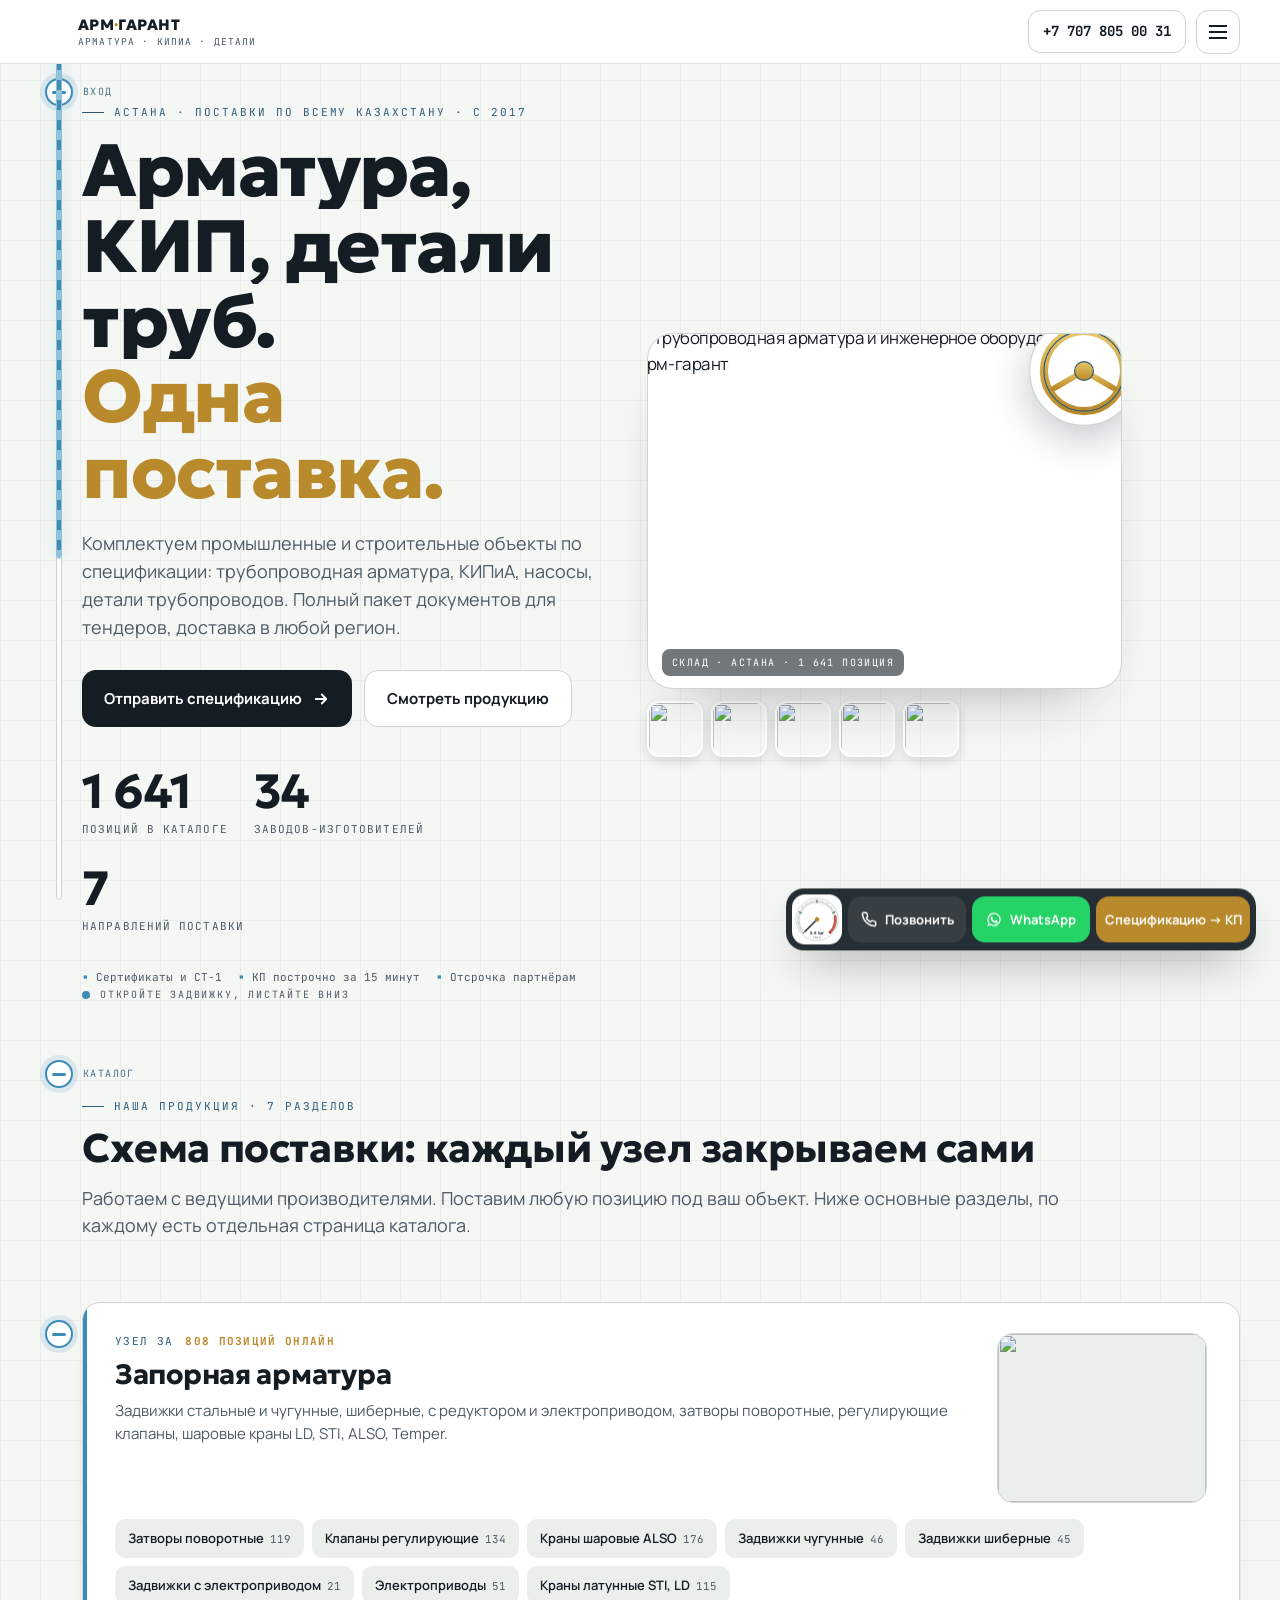
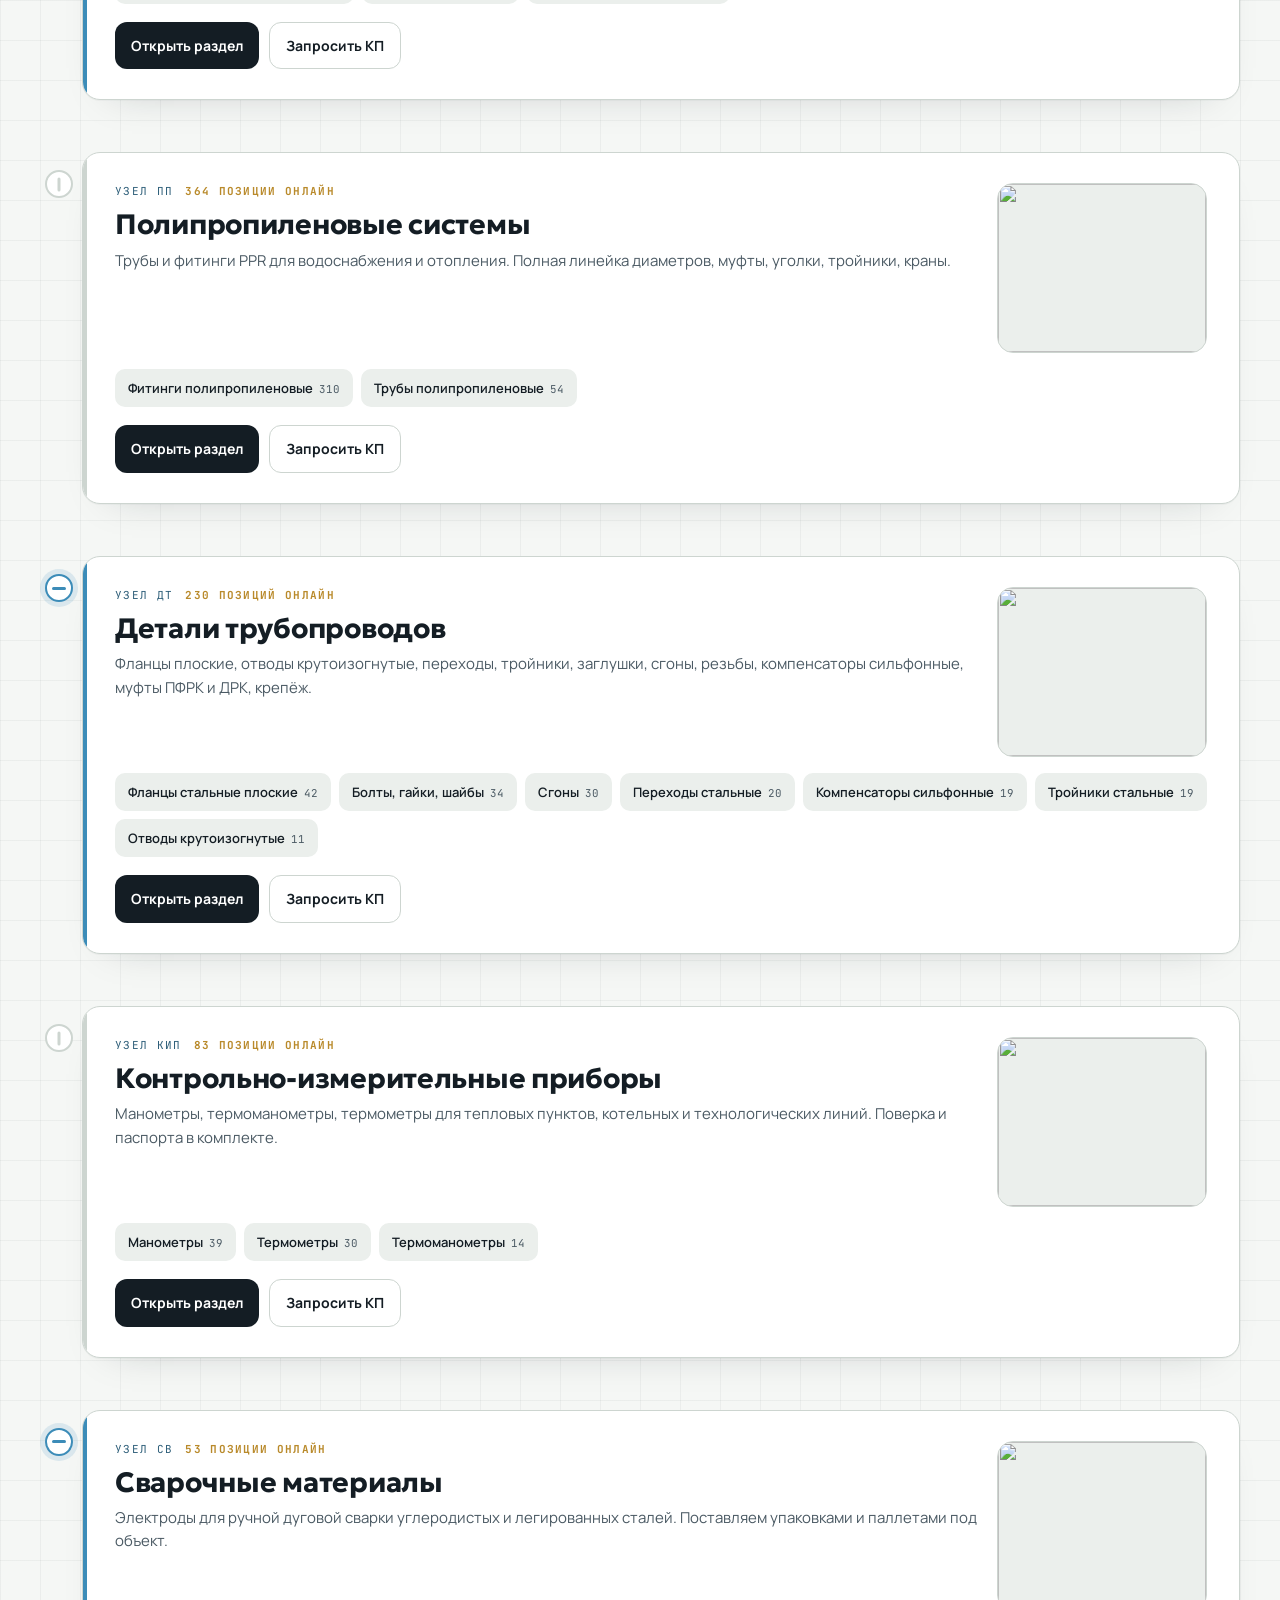
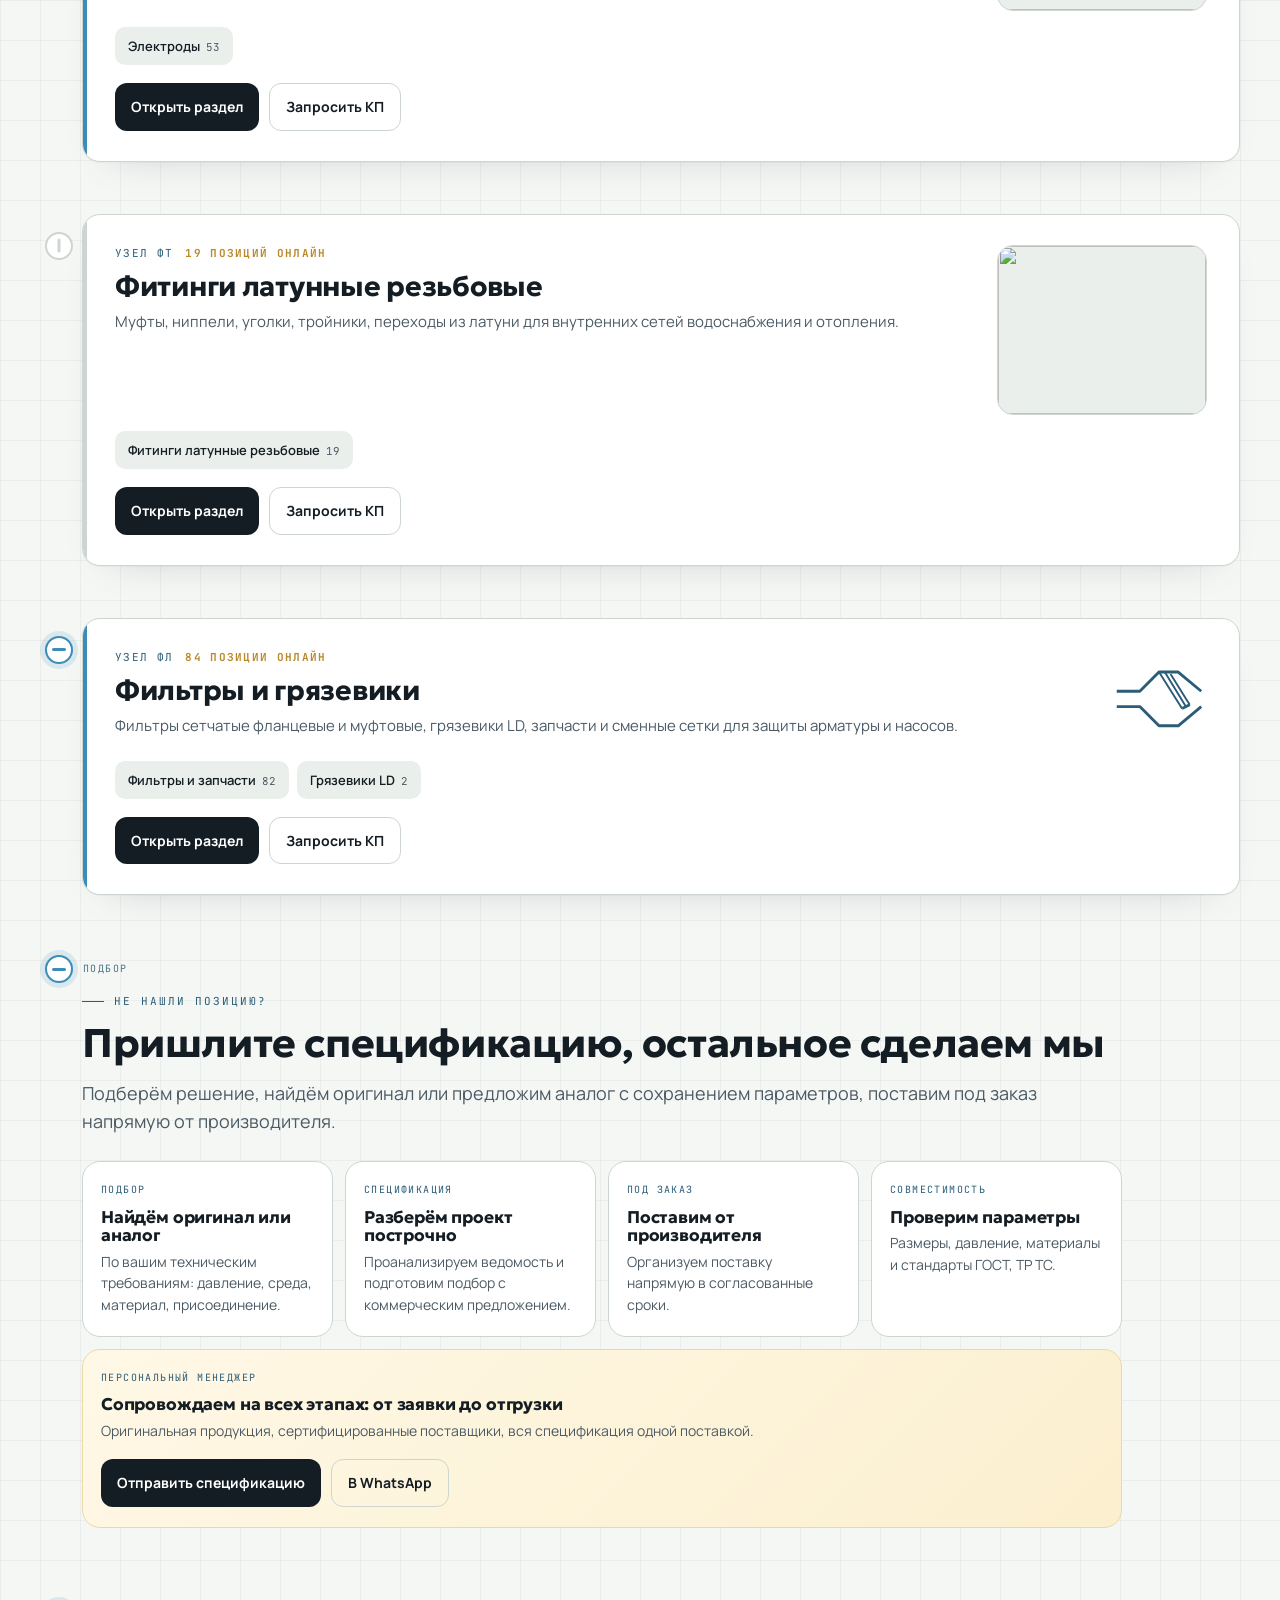
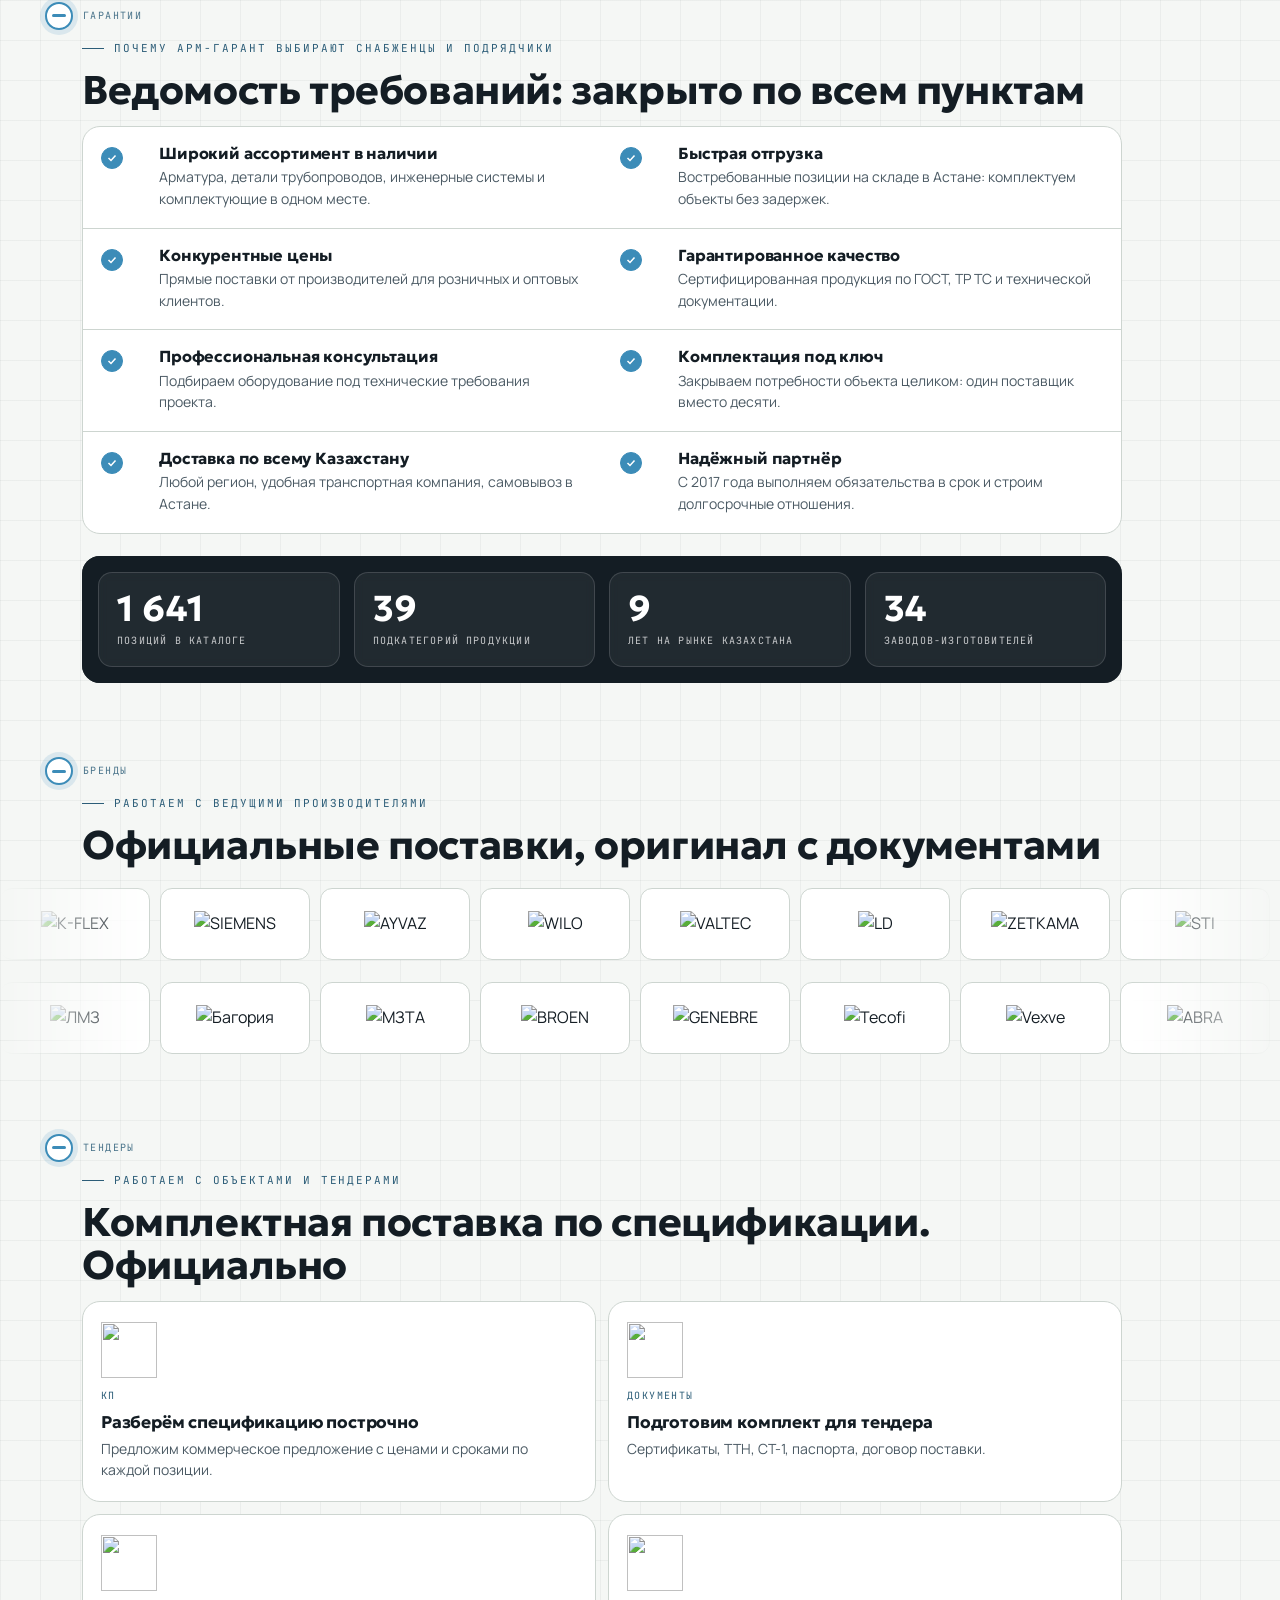
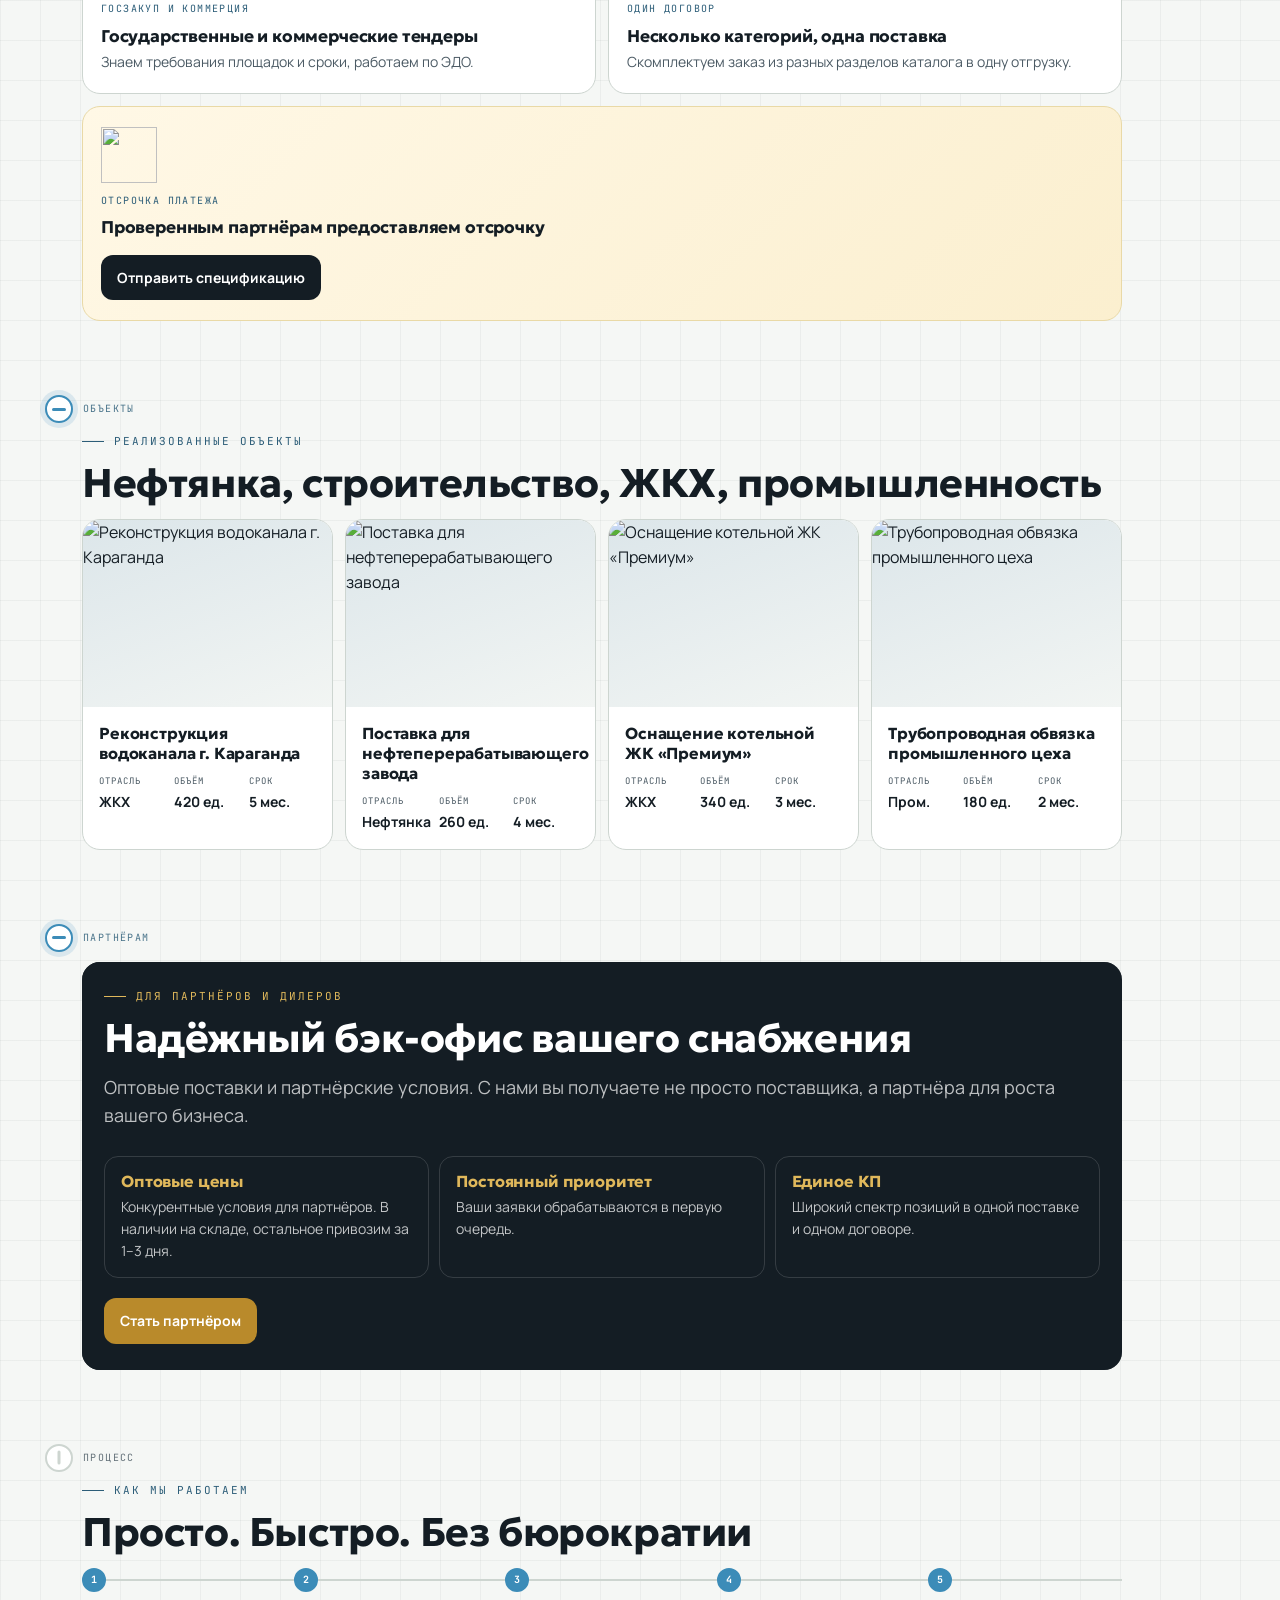
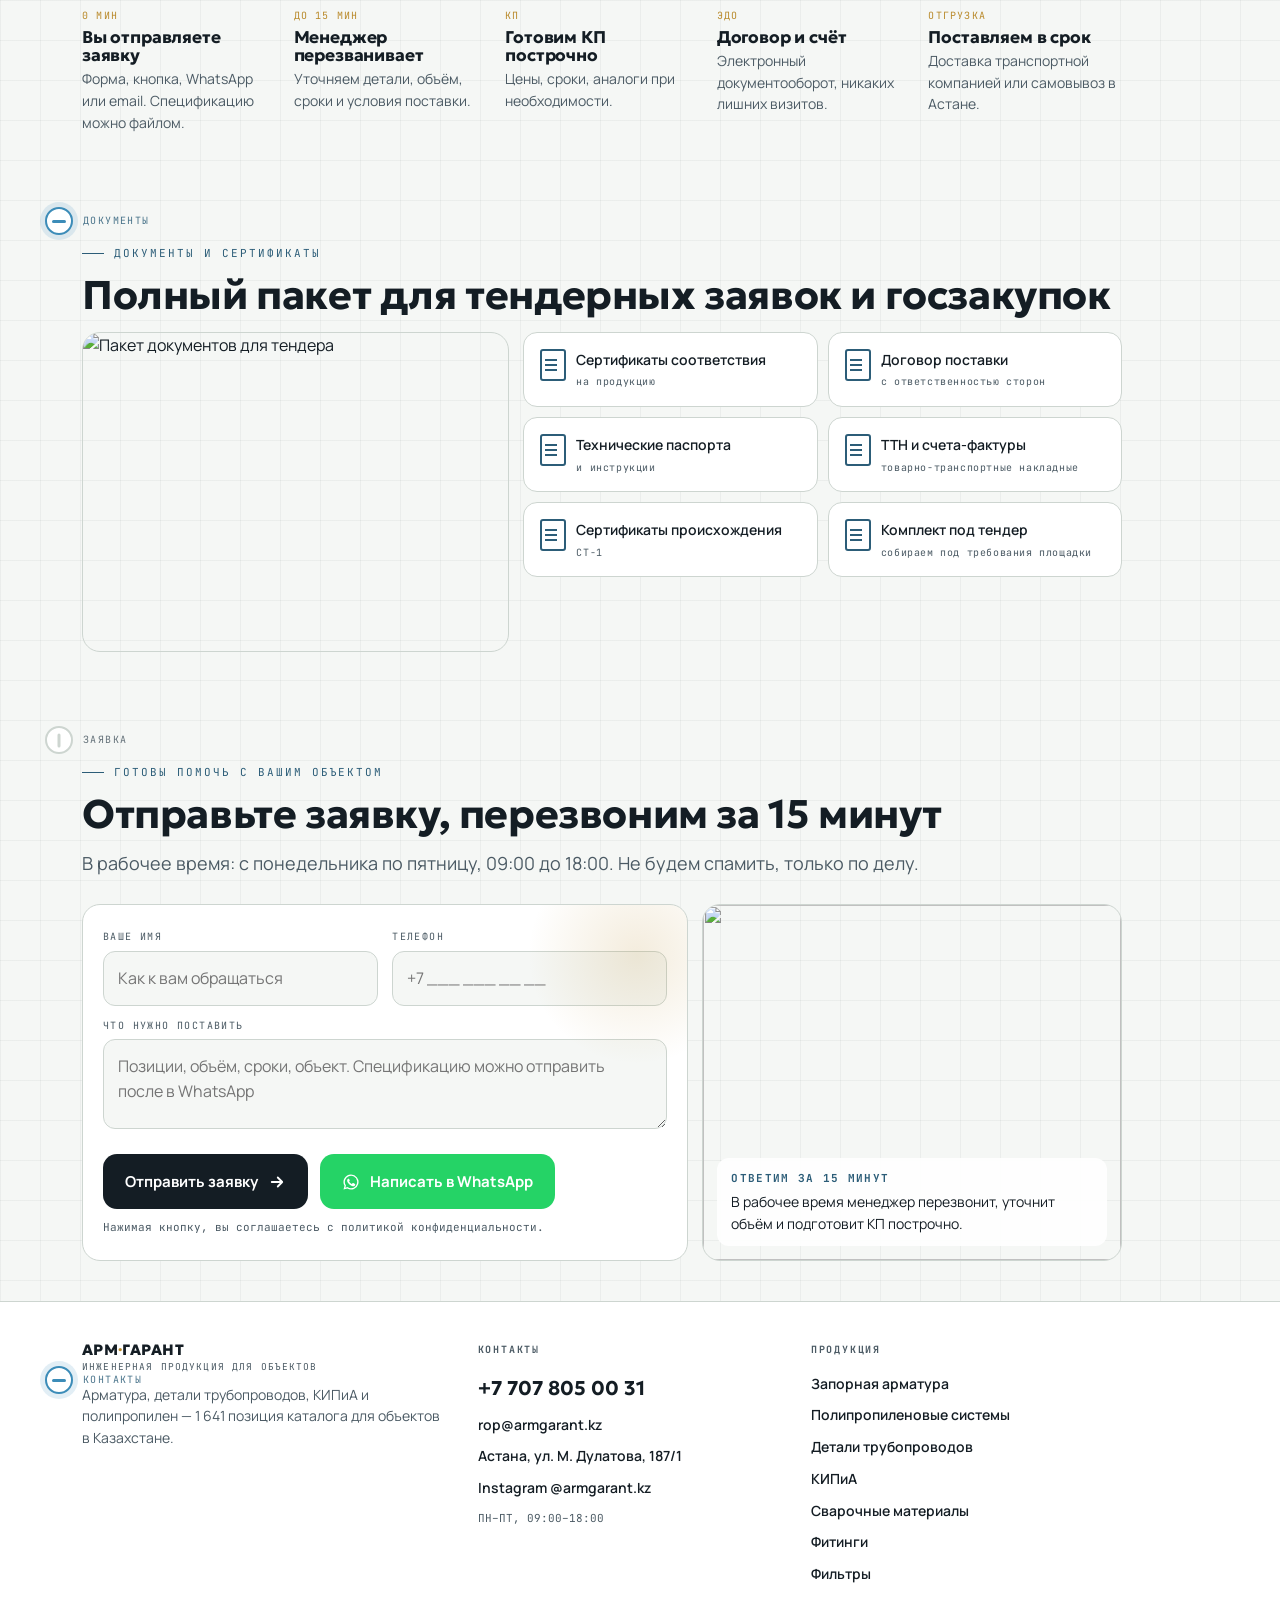
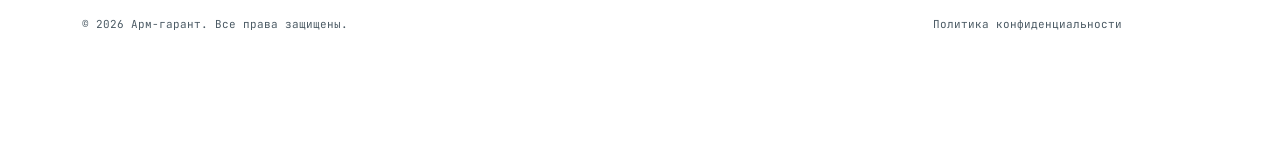
==== commit 5dae1bb0: "Новая версия лэндинга от клиента (arm-garant.zip от 28.08, вторая присылка) Первый экран перестроен " ====
--- a/index.html
+++ b/index.html
@@ -63,19 +63,18 @@
 
 /* ============ ШАПКА ============ */
 .hdr{
-  position:fixed;inset:0 0 auto 0;z-index:50;height:64px;
+  position:relative;z-index:50;height:64px;
   display:flex;align-items:center;justify-content:space-between;
   padding:0 var(--gutter) 0 calc(var(--rail-x) + 22px);
   background:linear-gradient(to bottom,rgba(245,247,245,.96),rgba(245,247,245,.7));
-  backdrop-filter:blur(10px);-webkit-backdrop-filter:blur(10px);
-  border-bottom:1px solid rgba(205,213,208,.6);
+  border-bottom:1px solid rgba(205,213,208,.6);background:#fff;
 }
 .logo{display:flex;flex-direction:column;line-height:1}
 .logo b{font-family:var(--f-display);font-weight:800;font-size:15px;letter-spacing:.02em}
 .logo b i{font-style:normal;color:var(--brass)}
 .logo span{font-family:var(--f-mono);font-size:9.5px;color:var(--ink-2);letter-spacing:.12em;margin-top:5px;text-transform:uppercase}
 .hdr-r{display:flex;align-items:center;gap:10px}
-.gauge{width:52px;height:52px;position:relative}
+.gauge{width:50px;height:50px;position:relative;background:#fff;border-radius:13px;padding:2px}
 .gauge svg{width:100%;height:100%}
 
 .gauge .val{font-family:var(--f-mono);font-size:9px;fill:var(--ink);font-weight:700}
@@ -86,23 +85,18 @@
 .menu-open .burger span{background:transparent}
 .menu-open .burger span::before{top:0;transform:rotate(45deg)}
 .menu-open .burger span::after{top:0;transform:rotate(-45deg)}
-.lang{display:flex;padding:3px;border-radius:10px;background:var(--paper-2);border:1px solid var(--line);flex:none}
-.lang button{font-family:var(--f-mono);font-size:11px;font-weight:700;letter-spacing:.06em;padding:7px 9px;border-radius:7px;color:var(--ink-2);transition:background .2s,color .2s;line-height:1}
-.lang button.is-active{background:#fff;color:var(--ink);box-shadow:0 1px 3px rgba(20,29,36,.14)}
-.lang button:hover:not(.is-active){color:var(--ink)}
-@media(max-width:479px){.gauge{display:none}}
-@media(max-width:400px){.logo span{display:none}.hdr{padding-left:calc(var(--rail-x) + 16px)}}
 .hdr-phone{display:none;font-family:var(--f-mono);font-size:14px;font-weight:700;padding:10px 14px;border:1px solid var(--line);border-radius:12px;background:#fff}
 @media(min-width:900px){.hdr-phone{display:block}}
 
 /* ============ МЕНЮ (схема-оглавление) ============ */
 .menu{
-  position:fixed;inset:0;z-index:45;background:var(--paper);
-  padding:84px var(--gutter) 120px calc(var(--rail-x) + 22px);
+  position:fixed;inset:0;z-index:70;background:var(--paper);
+  padding:72px var(--gutter) 120px calc(var(--rail-x) + 22px);
   transform:translateY(-8px);opacity:0;visibility:hidden;transition:.35s;
   overflow:auto;
 }
 .menu-open .menu{transform:none;opacity:1;visibility:visible}
+.menu-close{position:absolute;top:12px;right:var(--gutter);width:44px;height:44px;border:1px solid var(--line);border-radius:12px;background:#fff;font-size:22px;line-height:1}
 .menu h4{font-family:var(--f-mono);font-size:10px;letter-spacing:.2em;text-transform:uppercase;color:var(--ink-2);margin:18px 0 8px}
 .menu a{display:flex;align-items:center;gap:12px;padding:10px 0;border-bottom:1px dashed var(--line);font-weight:600;font-size:16px}
 .menu a .tag{font-family:var(--f-mono);font-size:10px;color:var(--steel);min-width:52px;letter-spacing:.06em}
@@ -134,7 +128,7 @@
 
 /* ============ СЕКЦИИ ============ */
 main{position:relative;z-index:1}
-.sec{position:relative;padding:72px var(--gutter) 40px calc(var(--rail-x) + 26px);scroll-margin-top:60px}
+.sec{position:relative;padding:72px var(--gutter) 40px calc(var(--rail-x) + 26px);scroll-margin-top:12px}
 .wrap{max-width:1040px}
 .eyebrow{font-family:var(--f-mono);font-size:11px;letter-spacing:.18em;text-transform:uppercase;color:var(--steel);margin-bottom:12px;display:flex;align-items:center;gap:10px}
 .eyebrow::before{content:"";width:22px;height:1px;background:var(--steel)}
@@ -144,22 +138,27 @@
 @media(min-width:900px){.lead{font-size:18px}}
 
 /* reveal */
-.rv{opacity:0;transform:translateY(26px);filter:blur(7px);transition:opacity .8s ease,transform .9s cubic-bezier(.2,.8,.2,1),filter .8s ease}
-.rv.in{opacity:1;transform:none;filter:none}
+.rv{opacity:0;transform:translateY(22px);transition:opacity .7s ease,transform .7s cubic-bezier(.2,.8,.2,1)}
+.rv.in{opacity:1;transform:none}
 .rv.d1{transition-delay:.1s}.rv.d2{transition-delay:.2s}.rv.d3{transition-delay:.3s}.rv.d4{transition-delay:.4s}
 
 /* ============ HERO ============ */
-.hero{padding-top:96px;min-height:100svh;display:flex;flex-direction:column;justify-content:center;overflow:hidden}
+.hero{padding-top:40px;min-height:calc(100svh - 64px);display:flex;flex-direction:column;justify-content:center;overflow:hidden}
 .hero h1{font-size:clamp(30px,8.4vw,74px);font-weight:800;line-height:1.02;letter-spacing:-.02em}
 .hero h1 .w{display:inline-block;overflow:hidden;vertical-align:top}
 .hero h1 .w span{display:inline-block;transform:translateY(110%);animation:rise .9s cubic-bezier(.2,.8,.2,1) forwards}
 .hero h1 .brass{color:var(--brass)}
 @keyframes rise{to{transform:none}}
 .hero .lead{margin-top:20px}
-.hero .wrap{position:relative;z-index:2}
-.hero-valve{position:absolute;right:-34%;top:64%;width:min(74vw,540px);transform:translateY(-50%);opacity:.4;pointer-events:none;z-index:1}
-@media(min-width:900px){.hero-valve{right:4%;width:440px;top:55%;opacity:.95}}
-.hero-valve .wheel{transform-origin:150px 62px}
+.hero-grid{display:grid;gap:26px;align-items:center}
+@media(min-width:900px){.hero-grid{grid-template-columns:1.05fr .95fr;gap:40px}}
+.hero-photo{position:relative;border-radius:26px;overflow:hidden;aspect-ratio:4/3;background:#fff;border:1px solid var(--line);box-shadow:0 30px 60px -40px rgba(20,29,36,.45)}
+.hero-photo img{width:100%;height:100%;object-fit:cover;transform:scale(1.05);transition:transform .2s linear}
+.hero-photo .cap{position:absolute;left:14px;bottom:12px;font-family:var(--f-mono);font-size:10px;letter-spacing:.14em;text-transform:uppercase;color:#fff;background:rgba(20,29,36,.6);padding:6px 10px;border-radius:8px;backdrop-filter:blur(6px)}
+.wheel-badge{position:absolute;right:-22px;top:-22px;width:118px;height:118px;filter:drop-shadow(0 12px 20px rgba(20,29,36,.25))}
+.wheel-badge .wheel{transform-origin:50px 50px}
+.hero-thumbs{display:flex;gap:8px;margin-top:12px}
+.hero-thumbs img{width:56px;height:56px;border-radius:12px;object-fit:cover;border:2px solid #fff;box-shadow:0 4px 12px rgba(20,29,36,.15)}
 .hero-cta{display:flex;flex-wrap:wrap;gap:12px;margin-top:28px;position:relative;z-index:2}
 .btn{display:inline-flex;align-items:center;gap:10px;padding:16px 22px;border-radius:14px;font-weight:700;font-size:15px;transition:.25s;position:relative;overflow:hidden}
 .btn-ink{background:var(--ink);color:#fff}
@@ -168,11 +167,10 @@
 .btn-ghost:hover{border-color:var(--ink);transform:translateY(-2px)}
 .btn-wa{background:#25D366;color:#fff}
 .btn svg{width:18px;height:18px}
-.hero-stats{display:grid;grid-template-columns:repeat(3,auto);justify-content:start;gap:18px;margin-top:34px;position:relative;z-index:2}
-@media(min-width:700px){.hero-stats{gap:34px;margin-top:40px}}
-.stat b{font-family:var(--f-display);font-size:clamp(24px,5.6vw,48px);font-weight:700;letter-spacing:-.02em;display:block;line-height:1}
+.hero-stats{display:flex;gap:26px;margin-top:40px;position:relative;z-index:2;flex-wrap:wrap}
+.stat b{font-family:var(--f-display);font-size:clamp(28px,7vw,48px);font-weight:700;letter-spacing:-.02em;display:block;line-height:1}
 .stat b em{font-style:normal;color:var(--brass)}
-.stat > span{font-family:var(--f-mono);font-size:9.5px;letter-spacing:.1em;text-transform:uppercase;color:var(--ink-2);display:block;margin-top:6px}
+.stat > span{font-family:var(--f-mono);font-size:11px;letter-spacing:.1em;text-transform:uppercase;color:var(--ink-2);display:block;margin-top:6px}
 .hero-meta{margin-top:34px;display:flex;gap:16px;flex-wrap:wrap;font-family:var(--f-mono);font-size:11px;color:var(--ink-2);position:relative;z-index:2}
 .hero-meta span::before{content:"▪ ";color:var(--flow)}
 .scroll-hint{position:absolute;bottom:24px;left:calc(var(--rail-x) + 26px);font-family:var(--f-mono);font-size:10px;letter-spacing:.18em;text-transform:uppercase;color:var(--ink-2);display:flex;align-items:center;gap:10px}
@@ -180,9 +178,10 @@
 @keyframes pulse{50%{transform:scale(1.8);opacity:.4}}
 
 /* ============ КАТАЛОГ / УЗЛЫ ============ */
-.cat{position:relative;padding:34px var(--gutter) 34px calc(var(--rail-x) + 26px);scroll-margin-top:60px}
+.cat{position:relative;padding:34px var(--gutter) 34px calc(var(--rail-x) + 26px);scroll-margin-top:12px}
 .cat .node{top:44px}
 .sec:not(.hero) .node{top:34px}
+.hero .node{top:14px}
 .card{
   background:#fff;border:1px solid var(--line);border-radius:var(--radius);padding:22px 20px;
   position:relative;overflow:hidden;
@@ -197,9 +196,11 @@
 .card p{color:var(--ink-2);font-size:15px}
 .sym{width:74px;height:74px;flex:none;color:var(--steel)}
 .sym svg{width:100%;height:100%}
+.pic{width:118px;height:118px;flex:none;border-radius:16px;overflow:hidden;background:var(--paper-2);border:1px solid var(--line)}
+.pic img{width:100%;height:100%;object-fit:cover;transition:transform .6s}
+.card:hover .pic img{transform:scale(1.06)}
 .chips{display:flex;flex-wrap:wrap;gap:8px;margin-top:16px}
-.chip{font-size:12px;font-weight:600;padding:7px 10px;border-radius:10px;background:var(--paper-2);border:1px solid transparent}
-@media(min-width:700px){.chip{font-size:13px;padding:8px 12px}}
+.chip{font-size:13px;font-weight:600;padding:8px 12px;border-radius:10px;background:var(--paper-2);border:1px solid transparent;transition:.2s}
 .chip:hover{border-color:var(--steel);background:#fff}
 .chip small{font-family:var(--f-mono);color:var(--ink-2);margin-left:6px;font-weight:400}
 .card-act{display:flex;gap:10px;margin-top:18px;flex-wrap:wrap}
@@ -209,6 +210,7 @@
   .cat{padding-top:26px;padding-bottom:26px}
   .card{padding:30px 32px}
   .sym{width:96px;height:96px}
+  .pic{width:210px;height:170px}
 }
 
 /* ============ ПОДБОР ============ */
@@ -216,6 +218,7 @@
 @media(min-width:700px){.grid2{grid-template-columns:1fr 1fr}}
 @media(min-width:1000px){.grid4{grid-template-columns:repeat(4,1fr)}}
 .tile{background:#fff;border:1px solid var(--line);border-radius:var(--radius);padding:20px 18px}
+.tile .ico{width:56px;height:56px;object-fit:contain;margin-bottom:10px}
 .tile .k{font-family:var(--f-mono);font-size:10px;color:var(--steel);letter-spacing:.14em;text-transform:uppercase}
 .tile h3{font-size:17px;font-weight:700;margin:10px 0 6px}
 .tile p{font-size:14px;color:var(--ink-2)}
@@ -235,7 +238,10 @@
 @media(min-width:900px){.spec{display:grid;grid-template-columns:1fr 1fr}.spec-row:nth-child(2){border-top:0}}
 .since{margin-top:22px;display:grid;grid-template-columns:repeat(2,1fr);gap:14px}
 @media(min-width:800px){.since{grid-template-columns:repeat(4,1fr)}}
-.since div{padding:18px;border-radius:14px;background:var(--ink);color:#fff}
+.since{position:relative;border-radius:var(--radius);overflow:hidden;padding:16px;background:var(--ink)}
+.since::before{content:"";position:absolute;inset:0;background:url(https://arm-garant.kz/wp-content/themes/armgarant/assets/img/demo/stats-warehouse.jpg) center/cover;opacity:.35}
+.since::after{content:"";position:absolute;inset:0;background:linear-gradient(120deg,rgba(20,29,36,.9),rgba(20,29,36,.5))}
+.since div{position:relative;z-index:1;padding:18px;border-radius:14px;background:rgba(255,255,255,.06);border:1px solid rgba(255,255,255,.14);color:#fff;backdrop-filter:blur(4px)}
 .since b{font-family:var(--f-display);font-size:clamp(24px,6vw,36px);display:block;line-height:1}
 .since b em{font-style:normal;color:var(--brass-2)}
 .since > div > span{font-family:var(--f-mono);font-size:10px;letter-spacing:.12em;text-transform:uppercase;opacity:.75;display:block;margin-top:6px}
@@ -246,12 +252,8 @@
 .marq.rev .marq-track{animation-direction:reverse}
 .marq:hover .marq-track{animation-play-state:paused}
 @keyframes marq{to{transform:translateX(-50%)}}
-.brand{display:grid;place-items:center;width:150px;height:66px;padding:12px 16px;background:#fff;
-  border:1px solid var(--line);border-radius:12px;flex:none;transition:border-color .3s,box-shadow .3s,transform .3s}
-.brand img{max-width:100%;max-height:34px;width:auto;height:auto;object-fit:contain;
-  filter:grayscale(.2);opacity:.88;transition:filter .4s,opacity .4s}
-.brand:hover{border-color:var(--steel);box-shadow:0 14px 26px -18px rgba(20,29,36,.5);transform:translateY(-2px)}
-.brand:hover img{filter:none;opacity:1}
+.brand{height:72px;width:150px;display:grid;place-items:center;padding:12px 18px;background:#fff;border:1px solid var(--line);border-radius:12px}
+.brand img{max-height:40px;max-width:110px;object-fit:contain}
 
 /* ============ ТЕНДЕРЫ / ОБЪЕКТЫ ============ */
 .rowscroll{display:flex;gap:12px;overflow-x:auto;scroll-snap-type:x mandatory;padding:4px 0 14px;margin-right:calc(var(--gutter) * -1);padding-right:var(--gutter);scrollbar-width:none}
@@ -269,10 +271,9 @@
 
 /* ============ ПАРТНЁРАМ ============ */
 .part{background:var(--ink);color:#fff;border-radius:var(--radius);padding:26px 22px;position:relative;overflow:hidden}
-.part::before{content:"";position:absolute;inset:0;background:
-  linear-gradient(to right,rgba(255,255,255,.05) 1px,transparent 1px),
-  linear-gradient(to bottom,rgba(255,255,255,.05) 1px,transparent 1px);background-size:32px 32px}
-.part > *{position:relative}
+.part::before{content:"";position:absolute;inset:0;background:url(https://arm-garant.kz/wp-content/themes/armgarant/assets/img/demo/partners-truck.jpg) center/cover;opacity:.28}
+.part::after{content:"";position:absolute;inset:0;background:linear-gradient(100deg,rgba(20,29,36,.96) 30%,rgba(20,29,36,.55))}
+.part > *{position:relative;z-index:1}
 .part h2{color:#fff}
 .part .lead{color:rgba(255,255,255,.72)}
 .part .eyebrow{color:var(--brass-2)}.part .eyebrow::before{background:var(--brass-2)}
@@ -281,10 +282,6 @@
 .part-grid div{border:1px solid rgba(255,255,255,.14);border-radius:14px;padding:16px}
 .part-grid h3{font-size:16px;font-weight:700;color:var(--brass-2);margin-bottom:6px}
 .part-grid p{font-size:14px;color:rgba(255,255,255,.75)}
-.part-shot{margin-top:14px}
-.part-shot .shot{min-height:190px;border:1px solid rgba(255,255,255,.14)}
-.part-shot .shot::after{box-shadow:inset 0 0 0 1px rgba(255,255,255,.12)}
-@media(min-width:820px){.part-shot .shot{min-height:250px}}
 
 /* ============ ПРОЦЕСС ============ */
 .steps{position:relative;padding-left:34px}
@@ -303,14 +300,24 @@
 }
 
 /* ============ ДОКУМЕНТЫ ============ */
+.docs-wrap{display:grid;gap:14px}
+@media(min-width:900px){.docs-wrap{grid-template-columns:1fr 1.4fr;align-items:start}}
+.docs-photo{border-radius:var(--radius);overflow:hidden;aspect-ratio:4/3;border:1px solid var(--line)}
+.docs-photo img{width:100%;height:100%;object-fit:cover}
 .docs{display:grid;gap:10px}
-@media(min-width:800px){.docs{grid-template-columns:repeat(3,1fr)}}
+@media(min-width:600px){.docs{grid-template-columns:repeat(2,1fr)}}
 .doc{background:#fff;border:1px solid var(--line);border-radius:14px;padding:16px 16px 16px 52px;position:relative;font-weight:600;font-size:14px}
 .doc::before{content:"";position:absolute;left:16px;top:16px;width:22px;height:28px;border:2px solid var(--steel);border-radius:3px;background:linear-gradient(#fff 0 0) padding-box}
 .doc::after{content:"";position:absolute;left:21px;top:26px;width:12px;height:2px;background:var(--steel);box-shadow:0 5px 0 var(--steel),0 10px 0 var(--steel)}
 .doc small{display:block;font-family:var(--f-mono);font-size:10px;color:var(--ink-2);font-weight:400;margin-top:4px;letter-spacing:.06em}
 
 /* ============ ЗАЯВКА ============ */
+.cta-grid{display:grid;gap:14px}
+@media(min-width:900px){.cta-grid{grid-template-columns:1.3fr .9fr}}
+.cta-photo{border-radius:var(--radius);overflow:hidden;border:1px solid var(--line);min-height:220px;position:relative}
+.cta-photo img{width:100%;height:100%;object-fit:cover;position:absolute;inset:0}
+.cta-photo div{position:absolute;left:14px;right:14px;bottom:14px;background:rgba(255,255,255,.92);border-radius:12px;padding:12px 14px;font-size:14px}
+.cta-photo div b{font-family:var(--f-mono);font-size:11px;letter-spacing:.12em;text-transform:uppercase;color:var(--steel);display:block;margin-bottom:4px}
 .form-wrap{background:#fff;border:1px solid var(--line);border-radius:var(--radius);padding:24px 20px;position:relative;overflow:hidden}
 .form-wrap::before{content:"";position:absolute;right:-60px;top:-60px;width:220px;height:220px;border-radius:50%;background:radial-gradient(circle,rgba(185,138,43,.16),transparent 70%)}
 .field{display:block;margin-bottom:12px}
@@ -333,7 +340,7 @@
 /* ============ ДОК (нижняя панель) ============ */
 .dock{
   position:fixed;left:12px;right:12px;bottom:12px;z-index:60;
-  display:grid;grid-template-columns:1fr 1fr 1.4fr;gap:6px;padding:6px;
+  display:grid;grid-template-columns:50px 1fr 1fr 1.3fr;gap:6px;padding:6px;align-items:center;
   background:rgba(20,29,36,.92);backdrop-filter:blur(12px);-webkit-backdrop-filter:blur(12px);
   border-radius:18px;box-shadow:0 20px 50px -20px rgba(20,29,36,.6);
   transform:translateY(120%);transition:transform .5s cubic-bezier(.2,.8,.2,1);
@@ -344,120 +351,7 @@
 .dock .d-call{background:rgba(255,255,255,.08)}
 .dock .d-wa{background:#25D366}
 .dock .d-req{background:var(--brass)}
-@media(min-width:900px){.dock{left:auto;right:24px;bottom:24px;width:420px}}
-
-/* ============ ЗЕРНО ПО ВСЕЙ СТРАНИЦЕ ============ */
-.grain{
-  position:fixed;inset:0;z-index:70;pointer-events:none;opacity:.55;mix-blend-mode:multiply;
-  background-image:url("data:image/svg+xml;utf8,<svg xmlns='http://www.w3.org/2000/svg' width='140' height='140'><filter id='n'><feTurbulence type='fractalNoise' baseFrequency='.85' numOctaves='3'/></filter><rect width='140' height='140' filter='url(%23n)' opacity='.42'/></svg>");
-  background-size:140px 140px;
-}
-
-/* ============ ФОТОГРАФИИ ============ */
-.shot{position:relative;overflow:hidden;border-radius:var(--radius);background:var(--paper-2);isolation:isolate;margin:0}
-.shot img{width:100%;height:100%;object-fit:cover;display:block;transform:scale(1.05);transition:transform 1.3s cubic-bezier(.2,.8,.2,1)}
-.shot:hover img{transform:scale(1.12)}
-.shot::after{content:"";position:absolute;inset:0;z-index:2;pointer-events:none;border-radius:inherit;box-shadow:inset 0 0 0 1px rgba(20,29,36,.1)}
-.shot figcaption{
-  position:absolute;left:0;right:0;bottom:0;z-index:2;padding:30px 14px 11px;
-  background:linear-gradient(to top,rgba(16,24,30,.86),rgba(16,24,30,.35) 55%,transparent);
-  color:#fff;font-family:var(--f-mono);font-size:9.5px;letter-spacing:.14em;text-transform:uppercase;line-height:1.4;
-}
-.js .shot{clip-path:inset(0 0 100% 0);transition:clip-path 1.1s cubic-bezier(.2,.8,.2,1)}
-.js .shot.in{clip-path:inset(0 0 0 0)}
-
-/* вырезка товара на постаменте */
-.prod{position:relative;margin:0;border-radius:var(--radius);overflow:hidden;display:grid;place-items:center;
-  padding:16px;background:radial-gradient(120% 88% at 50% 14%,#FFFFFF,#E7EDEA 78%);border:1px solid var(--line)}
-.prod::before{content:"";position:absolute;left:16%;right:16%;bottom:11%;height:16px;border-radius:50%;
-  background:radial-gradient(closest-side,rgba(20,29,36,.24),transparent);filter:blur(3px)}
-.prod img{position:relative;width:100%;height:100%;object-fit:contain;
-  transition:transform .9s cubic-bezier(.2,.8,.2,1);filter:drop-shadow(0 12px 18px rgba(20,29,36,.16))}
-.card:hover .prod img{transform:scale(1.07) rotate(-1.5deg)}
-.js .prod{clip-path:inset(0 0 100% 0);transition:clip-path 1.1s cubic-bezier(.2,.8,.2,1)}
-.js .prod.in{clip-path:inset(0 0 0 0)}
-
-/* ============ ЛЕНТА ФОТО ============ */
-.strip{overflow:hidden;margin:22px calc(var(--gutter) * -1) 0 calc((var(--rail-x) + 26px) * -1);padding:2px 0;
-  -webkit-mask-image:linear-gradient(to right,transparent,#000 8%,#000 92%,transparent);mask-image:linear-gradient(to right,transparent,#000 8%,#000 92%,transparent)}
-.strip-track{display:flex;gap:12px;width:max-content;animation:strip 52s linear infinite}
-.strip:hover .strip-track{animation-play-state:paused}
-.strip .shot{flex:none;width:min(70vw,340px);aspect-ratio:4/3}
-.js .strip .shot{clip-path:none}
-@keyframes strip{to{transform:translateX(-50%)}}
-
-/* ============ КАРТОЧКА: 3D-наклон и фото-слот ============ */
-.card{transition:transform .6s cubic-bezier(.2,.8,.2,1),box-shadow .6s;transform-style:preserve-3d}
-.card.tilting{transition:transform .1s linear}
-.card:hover{box-shadow:0 1px 0 rgba(20,29,36,.03),0 40px 70px -40px rgba(20,29,36,.4)}
-.card-grid{display:grid;gap:18px}
-@media(min-width:820px){.card-grid{grid-template-columns:1fr 300px;align-items:start}}
-.card .prod{min-height:170px;aspect-ratio:4/3}
-@media(min-width:820px){.card .prod{aspect-ratio:1/1;min-height:190px}}
-.sklad-grid{display:grid;gap:12px}
-.sklad-grid .shot{min-height:230px}
-@media(min-width:820px){.sklad-grid{grid-template-columns:1.5fr 1fr 1fr}.sklad-grid .shot{min-height:320px}}
-.card .sym{transition:transform .7s cubic-bezier(.2,.8,.2,1),color .5s}
-.card:hover .sym{transform:rotate(-8deg) scale(1.08);color:var(--brass)}
-.js .chip{transform:translateY(8px);opacity:0;transition:transform .5s cubic-bezier(.2,.8,.2,1),opacity .5s,border-color .2s,background .2s}
-.js .card.in .chip{transform:none;opacity:1}
-
-/* ============ ПРОЖЕКТОР В ПЕРВОМ ЭКРАНЕ ============ */
-.hero::before{
-  content:"";position:absolute;inset:0;z-index:0;pointer-events:none;opacity:0;transition:opacity .6s;
-  background:radial-gradient(420px circle at var(--mx,50%) var(--my,42%),rgba(60,140,184,.16),transparent 62%);
-}
-@media(hover:hover){.hero:hover::before{opacity:1}}
-
-/* ============ ПОДЧЁРКИВАНИЕ ЗАГОЛОВКОВ ============ */
-h2{position:relative;padding-bottom:12px}
-h2::after{content:"";position:absolute;left:0;bottom:0;height:2px;width:0;background:var(--brass);transition:width 1s .25s cubic-bezier(.2,.8,.2,1)}
-h2.in::after{width:72px}
-.part h2::after{background:var(--brass-2)}
-
-/* ============ ШАПКА: ПРЯЧЕТСЯ ПРИ СКРОЛЛЕ ВНИЗ ============ */
-.hdr{transition:transform .45s cubic-bezier(.2,.8,.2,1),background .3s}
-.hdr.hide{transform:translateY(-102%)}
-body.menu-open .hdr{transform:none!important}
-
-/* ============ ЦИФРЫ ============ */
-.stat b,.since b{font-variant-numeric:tabular-nums}
-
-/* ============ ШАГИ: ЛИНИЯ ЗАПОЛНЯЕТСЯ ============ */
-.steps::after{content:"";position:absolute;left:11px;top:14px;width:2px;height:0;background:var(--flow);transition:height 1.6s cubic-bezier(.3,.7,.3,1)}
-.steps.lit::after{height:calc(100% - 28px)}
-@media(min-width:900px){
-  .steps::after{left:0;top:11px;height:2px;width:0;transition:width 1.6s cubic-bezier(.3,.7,.3,1)}
-  .steps.lit::after{width:100%;height:2px}
-}
-
-/* ============ ОБЪЕКТЫ ============ */
-.obj{transition:transform .5s cubic-bezier(.2,.8,.2,1),box-shadow .5s}
-.obj:hover{transform:translateY(-6px);box-shadow:0 34px 60px -40px rgba(20,29,36,.45)}
-.obj .shot{border-radius:0;aspect-ratio:4/3}
-.obj .shot::after{box-shadow:none;border-bottom:1px solid var(--line)}
-.js .obj .shot{clip-path:none}
-
-/* ============ КНОПКИ: МАГНИТ И ЗАЛИВКА ============ */
-.btn-ink::before,.lnk:not(.alt)::before{
-  content:"";position:absolute;inset:0;background:var(--steel);
-  transform:translateY(101%);transition:transform .45s cubic-bezier(.2,.8,.2,1);z-index:0;
-}
-.btn-ink:hover::before,.lnk:not(.alt):hover::before{transform:translateY(0)}
-.btn-ink > *,.lnk > *{position:relative;z-index:1}
-.lnk{position:relative;overflow:hidden;transition:transform .3s}
-.btn-ink:hover{background:var(--ink)}
-
-/* ============ ДОК: ПУЛЬС НА ГЛАВНОЙ КНОПКЕ ============ */
-.dock .d-req{position:relative;overflow:hidden}
-.dock .d-req::after{content:"";position:absolute;inset:0;background:linear-gradient(110deg,transparent 35%,rgba(255,255,255,.45) 50%,transparent 65%);transform:translateX(-120%);animation:sheen 3.6s ease-in-out infinite}
-
-@media(prefers-reduced-motion:reduce){
-  .dock .d-req::after,.strip-track{animation:none!important}
-  .shot,.prod{clip-path:none!important}
-  .chip{opacity:1!important;transform:none!important}
-  .grain{display:none}
-}
+@media(min-width:900px){.dock{left:auto;right:24px;bottom:24px;width:470px}}
 
 @media(prefers-reduced-motion:reduce){
   *,*::before,*::after{animation:none!important;transition:none!important}
@@ -477,18 +371,8 @@
   "email": "rop@armgarant.kz",
   "image": "https://arm-garant.kz/assets/og-image.png",
   "logo": "https://arm-garant.kz/assets/logo.svg",
-  "address": {
-    "@type": "PostalAddress",
-    "streetAddress": "ул. М. Дулатова, 187/1",
-    "addressLocality": "Астана",
-    "addressCountry": "KZ"
-  },
-  "openingHoursSpecification": {
-    "@type": "OpeningHoursSpecification",
-    "dayOfWeek": ["Monday","Tuesday","Wednesday","Thursday","Friday"],
-    "opens": "09:00",
-    "closes": "18:00"
-  },
+  "address": {"@type": "PostalAddress","streetAddress": "ул. М. Дулатова, 187/1","addressLocality": "Астана","addressCountry": "KZ"},
+  "openingHoursSpecification": {"@type": "OpeningHoursSpecification","dayOfWeek": ["Monday","Tuesday","Wednesday","Thursday","Friday"],"opens": "09:00","closes": "18:00"},
   "sameAs": ["https://www.instagram.com/armgarant.kz"]
 }
 </script>
@@ -503,30 +387,14 @@
   </a>
   <div class="hdr-r">
     <a class="hdr-phone" href="tel:+77078050031">+7 707 805 00 31</a>
-    <div class="gauge" title="Давление в системе растёт по мере прокрутки" aria-hidden="true">
-      <svg viewBox="0 0 100 100" id="gaugeSvg">
-        <circle cx="50" cy="50" r="46" fill="#fff" stroke="#CDD5D0" stroke-width="2"/>
-        <path d="M 20 78 A 40 40 0 1 1 80 78" fill="none" stroke="#DCE3DF" stroke-width="6" stroke-linecap="round"/>
-        <path d="M 89.5 43.7 A 40 40 0 0 1 78.3 78.3" fill="none" stroke="#C8412F" stroke-width="6" stroke-linecap="round" opacity=".85"/>
-        <g id="ticks"></g>
-        <g class="needle" id="needle" transform="rotate(-135 50 50)">
-          <path d="M50 50 L 50 14" stroke="#141D24" stroke-width="3" stroke-linecap="round"/>
-          <circle cx="50" cy="50" r="5" fill="#B98A2B"/>
-        </g>
-        <text x="50" y="82" text-anchor="middle" class="val" id="gaugeVal">0.0 bar</text>
-        <text x="50" y="92" text-anchor="middle" font-family="JetBrains Mono" font-size="6" fill="#4B5A64">PN16</text>
-      </svg>
-    </div>
-    <div class="lang" role="group" aria-label="Язык сайта">
-      <button type="button" data-lang="ru" class="is-active" aria-pressed="true" lang="ru">RU</button>
-      <button type="button" data-lang="kk" aria-pressed="false" lang="kk">KZ</button>
-    </div>
+    
     <button class="burger" id="burger" aria-label="Меню" aria-expanded="false"><span></span></button>
   </div>
 </header>
 
 <!-- МЕНЮ -->
 <nav class="menu" id="menu" aria-label="Схема сайта">
+  <button class="menu-close" id="menuClose" aria-label="Закрыть меню">×</button>
   <h4>Продукция</h4>
   <a href="#zapornaya"><span class="tag">ЗА·808</span>Запорная арматура</a>
   <a href="#polipropilen"><span class="tag">ПП·364</span>Полипропиленовые системы</a>
@@ -559,55 +427,13 @@
 <section class="sec hero" id="top">
   <span class="node open" aria-hidden="true"><i></i><span class="lbl">вход</span></span>
 
-  <svg class="hero-valve" viewBox="0 0 300 340" aria-hidden="true" id="heroValve">
-    <defs>
-      <linearGradient id="gSteel" x1="0" y1="0" x2="1" y2="1">
-        <stop offset="0" stop-color="#FFFFFF"/><stop offset="1" stop-color="#DCE6EA"/>
-      </linearGradient>
-      <linearGradient id="gBrass" x1="0" y1="0" x2="0" y2="1">
-        <stop offset="0" stop-color="#E9C669"/><stop offset="1" stop-color="#B98A2B"/>
-      </linearGradient>
-    </defs>
-    <!-- фланцы и труба -->
-    <rect x="0" y="228" width="300" height="34" rx="4" fill="url(#gSteel)" stroke="#2C5D78" stroke-width="2"/>
-    <rect x="52" y="208" width="26" height="74" rx="3" fill="#fff" stroke="#2C5D78" stroke-width="2"/>
-    <rect x="222" y="208" width="26" height="74" rx="3" fill="#fff" stroke="#2C5D78" stroke-width="2"/>
-    <g stroke="#2C5D78" stroke-width="2" fill="#fff">
-      <circle cx="65" cy="218" r="3"/><circle cx="65" cy="272" r="3"/>
-      <circle cx="235" cy="218" r="3"/><circle cx="235" cy="272" r="3"/>
-    </g>
-    <!-- корпус -->
-    <path d="M78 214 L222 214 L222 276 L78 276 Z" fill="url(#gSteel)" stroke="#2C5D78" stroke-width="2"/>
-    <path d="M100 214 L150 130 L200 214" fill="#fff" stroke="#2C5D78" stroke-width="2"/>
-    <path d="M100 276 L150 190 L200 276" fill="none" stroke="#2C5D78" stroke-width="1.2" stroke-dasharray="4 4"/>
-    <!-- бугель -->
-    <rect x="128" y="96" width="44" height="40" rx="4" fill="#fff" stroke="#2C5D78" stroke-width="2"/>
-    <rect x="144" y="70" width="12" height="60" fill="url(#gSteel)" stroke="#2C5D78" stroke-width="2"/>
-    <!-- маховик -->
-    <g class="wheel" id="wheel">
-      <circle cx="150" cy="62" r="46" fill="none" stroke="url(#gBrass)" stroke-width="9"/>
-      <circle cx="150" cy="62" r="46" fill="none" stroke="#2C5D78" stroke-width="1.2"/>
-      <circle cx="150" cy="62" r="37" fill="none" stroke="#2C5D78" stroke-width="1.2"/>
-      <g stroke="url(#gBrass)" stroke-width="7" stroke-linecap="round">
-        <path d="M150 62 L150 24"/><path d="M150 62 L182.9 81"/><path d="M150 62 L117.1 81"/>
-      </g>
-      <circle cx="150" cy="62" r="10" fill="url(#gBrass)" stroke="#2C5D78" stroke-width="1.5"/>
-    </g>
-    <!-- размерные линии как на чертеже -->
-    <g stroke="#2C5D78" stroke-width="1" opacity=".55">
-      <path d="M52 300 L248 300"/><path d="M52 294 L52 306"/><path d="M248 294 L248 306"/>
-    </g>
-    <text x="150" y="318" text-anchor="middle" font-family="JetBrains Mono" font-size="11" fill="#2C5D78" opacity=".8">DN 50–1200 · PN 10–40</text>
-    <!-- поток -->
-    <g stroke="#3C8CB8" stroke-width="3" stroke-dasharray="10 12" stroke-linecap="round" opacity=".7">
-      <path d="M8 245 L292 245" id="flowLine"/>
-    </g>
-  </svg>
-
-  <div class="wrap">
+  
+
+  <div class="wrap hero-grid">
+  <div>
     <div class="eyebrow">Астана · поставки по всему Казахстану · с 2017</div>
     <h1 id="h1"><span class="w"><span>Арматура,</span></span> <span class="w"><span>КИП,</span></span> <span class="w"><span>детали</span></span> <span class="w"><span>труб.</span></span><br><span class="w"><span class="brass">Одна</span></span> <span class="w"><span class="brass">поставка.</span></span></h1>
-    <p class="lead rv">Комплектуем объект по спецификации. Одна поставка, полный пакет документов, любой регион.</p>
+    <p class="lead rv">Комплектуем промышленные и строительные объекты по спецификации: трубопроводная арматура, КИПиА, насосы, детали трубопроводов. Полный пакет документов для тендеров, доставка в любой регион.</p>
     <div class="hero-cta rv d1">
       <a class="btn btn-ink" href="#zayavka">Отправить спецификацию
         <svg viewBox="0 0 24 24" fill="none" stroke="currentColor" stroke-width="2.4" stroke-linecap="round" stroke-linejoin="round"><path d="M5 12h14M13 6l6 6-6 6"/></svg>
@@ -621,6 +447,25 @@
     </div>
     <div class="hero-meta rv d3">
       <span>Сертификаты и СТ-1</span><span>КП построчно за 15 минут</span><span>Отсрочка партнёрам</span>
+    </div>
+  </div>
+  <div class="rv d1">
+    <div class="hero-photo">
+      <img src="https://arm-garant.kz/wp-content/themes/armgarant/assets/img/hero-pipes.png" alt="Трубопроводная арматура и инженерное оборудование Арм-гарант" id="heroImg">
+      <span class="cap">склад · Астана · 1 641 позиция</span>
+      <svg class="wheel-badge" viewBox="0 0 100 100" aria-hidden="true">
+        <defs><linearGradient id="gBrass" x1="0" y1="0" x2="0" y2="1"><stop offset="0" stop-color="#E9C669"/><stop offset="1" stop-color="#B98A2B"/></linearGradient></defs>
+        <circle cx="50" cy="50" r="46" fill="#fff" stroke="#CDD5D0"/>
+        <g class="wheel" id="wheel">
+          <circle cx="50" cy="50" r="34" fill="none" stroke="url(#gBrass)" stroke-width="7"/>
+          <circle cx="50" cy="50" r="34" fill="none" stroke="#2C5D78" stroke-width="1"/>
+          <g stroke="url(#gBrass)" stroke-width="5" stroke-linecap="round"><path d="M50 50 V20"/><path d="M50 50 L76 65"/><path d="M50 50 L24 65"/></g>
+          <circle cx="50" cy="50" r="8" fill="url(#gBrass)" stroke="#2C5D78"/>
+        </g>
+      </svg>
+    </div>
+    <div class="hero-thumbs">
+      <img src="https://arm-garant.kz/wp-content/themes/armgarant/assets/img/demo/hero-thumb-1.png" alt=""><img src="https://arm-garant.kz/wp-content/themes/armgarant/assets/img/demo/hero-thumb-2.png" alt=""><img src="https://arm-garant.kz/wp-content/themes/armgarant/assets/img/demo/hero-thumb-3.png" alt=""><img src="https://arm-garant.kz/wp-content/themes/armgarant/assets/img/demo/hero-thumb-4.png" alt=""><img src="https://arm-garant.kz/wp-content/themes/armgarant/assets/img/demo/hero-thumb-5.png" alt="">
     </div>
   </div>
   <div class="scroll-hint" aria-hidden="true"><i></i>откройте задвижку, листайте вниз</div>
@@ -632,27 +477,21 @@
   <div class="wrap">
     <div class="eyebrow rv">Наша продукция · 7 разделов</div>
     <h2 class="rv d1">Схема поставки: каждый узел закрываем сами</h2>
-    <p class="lead rv d2">Семь направлений. По каждому — свой раздел каталога.</p>
-  </div>
-  <div class="strip rv d3"><div class="strip-track" id="strip"></div></div>
+    <p class="lead rv d2">Работаем с ведущими производителями. Поставим любую позицию под ваш объект. Ниже основные разделы, по каждому есть отдельная страница каталога.</p>
+  </div>
 </section>
 
 <!-- ЗАПОРНАЯ АРМАТУРА -->
 <section class="cat" id="zapornaya">
   <span class="node" aria-hidden="true"><i></i></span>
   <article class="card rv">
-    <div class="card-grid"><div>
-      <div class="card-top">
+    <div class="card-top">
       <div>
         <div class="tagline"><span>Узел ЗА</span><b>808 позиций онлайн</b></div>
         <h3>Запорная арматура</h3>
-        <p>Задвижки, затворы, регулирующие клапаны, шаровые краны. LD, STI, ALSO, Temper.</p>
-      </div>
-      <div class="sym" aria-hidden="true">
-        <svg viewBox="0 0 100 100" fill="none" stroke="currentColor" stroke-width="3" stroke-linejoin="round">
-          <path d="M10 62 L50 40 L10 18 Z M90 62 L50 40 L90 18 Z"/><path d="M50 40 V16"/><path d="M34 16 H66"/><path d="M4 40 H10 M90 40 H96"/>
-        </svg>
-      </div>
+        <p>Задвижки стальные и чугунные, шиберные, с редуктором и электроприводом, затворы поворотные, регулирующие клапаны, шаровые краны LD, STI, ALSO, Temper.</p>
+      </div>
+      <div class="pic"><img src="https://arm-garant.kz/wp-content/uploads/2026/08/1-1-768x768.png" alt="" loading="lazy"></div>
     </div>
     <div class="chips">
       <a class="chip" href="https://arm-garant.kz/product-category/zapornaya-armatura/zatvory-povorotnye/">Затворы поворотные<small>119</small></a>
@@ -667,9 +506,6 @@
     <div class="card-act">
       <a class="lnk" href="https://arm-garant.kz/product-category/zapornaya-armatura/">Открыть раздел</a>
       <a class="lnk alt" href="#zayavka" data-topic="Запорная арматура">Запросить КП</a>
-      </div>
-      </div>
-      <figure class="prod"><img src="assets/shots/p-zadvizhki-stalnye.webp" alt="Задвижка стальная фланцевая" loading="lazy" decoding="async" width="620" height="620"></figure>
     </div>
   </article>
 </section>
@@ -678,18 +514,13 @@
 <section class="cat" id="polipropilen">
   <span class="node" aria-hidden="true"><i></i></span>
   <article class="card rv">
-    <div class="card-grid"><div>
-      <div class="card-top">
+    <div class="card-top">
       <div>
         <div class="tagline"><span>Узел ПП</span><b>364 позиции онлайн</b></div>
         <h3>Полипропиленовые системы</h3>
-        <p>Трубы и фитинги PPR. Вся линейка диаметров.</p>
-      </div>
-      <div class="sym" aria-hidden="true">
-        <svg viewBox="0 0 100 100" fill="none" stroke="currentColor" stroke-width="3" stroke-linejoin="round">
-          <path d="M8 36 H52 A14 14 0 0 1 66 50 V92"/><path d="M8 60 H46 A2 2 0 0 0 48 58 V56"/><path d="M34 60 V92 M8 36 V8"/><circle cx="66" cy="20" r="10"/><path d="M66 30 V40"/>
-        </svg>
-      </div>
+        <p>Трубы и фитинги PPR для водоснабжения и отопления. Полная линейка диаметров, муфты, уголки, тройники, краны.</p>
+      </div>
+      <div class="pic"><img src="https://arm-garant.kz/wp-content/uploads/2026/08/chatgpt-image-17-avg.-2026-g.-13_26_40-768x512.png" alt="" loading="lazy"></div>
     </div>
     <div class="chips">
       <a class="chip" href="https://arm-garant.kz/product-category/polipropilenovye-sistemy/fitingi-polipropilenovye/">Фитинги полипропиленовые<small>310</small></a>
@@ -698,9 +529,6 @@
     <div class="card-act">
       <a class="lnk" href="https://arm-garant.kz/product-category/polipropilenovye-sistemy/">Открыть раздел</a>
       <a class="lnk alt" href="#zayavka" data-topic="Полипропиленовые системы">Запросить КП</a>
-      </div>
-      </div>
-      <figure class="prod"><img src="assets/shots/p-truby-polipropilenovye.webp" alt="Трубы полипропиленовые PPR" loading="lazy" decoding="async" width="620" height="620"></figure>
     </div>
   </article>
 </section>
@@ -709,18 +537,13 @@
 <section class="cat" id="detali">
   <span class="node" aria-hidden="true"><i></i></span>
   <article class="card rv">
-    <div class="card-grid"><div>
-      <div class="card-top">
+    <div class="card-top">
       <div>
         <div class="tagline"><span>Узел ДТ</span><b>230 позиций онлайн</b></div>
         <h3>Детали трубопроводов</h3>
-        <p>Фланцы, отводы, переходы, тройники, компенсаторы, крепёж.</p>
-      </div>
-      <div class="sym" aria-hidden="true">
-        <svg viewBox="0 0 100 100" fill="none" stroke="currentColor" stroke-width="3" stroke-linejoin="round">
-          <path d="M10 30 H40 A30 30 0 0 1 70 60 V90"/><path d="M10 52 H40 A8 8 0 0 1 48 60 V90"/><path d="M10 26 V56 M6 26 H14 M6 56 H14"/><path d="M44 90 H74 M44 94 H74"/>
-        </svg>
-      </div>
+        <p>Фланцы плоские, отводы крутоизогнутые, переходы, тройники, заглушки, сгоны, резьбы, компенсаторы сильфонные, муфты ПФРК и ДРК, крепёж.</p>
+      </div>
+      <div class="pic"><img src="https://arm-garant.kz/wp-content/uploads/2026/08/chatgpt-image-17-avg.-2026-g.-13_28_11-768x512.png" alt="" loading="lazy"></div>
     </div>
     <div class="chips">
       <a class="chip" href="https://arm-garant.kz/product-category/detali-truboprovodov/flanczy-stalnye-ploskie/">Фланцы стальные плоские<small>42</small></a>
@@ -734,9 +557,6 @@
     <div class="card-act">
       <a class="lnk" href="https://arm-garant.kz/product-category/detali-truboprovodov/">Открыть раздел</a>
       <a class="lnk alt" href="#zayavka" data-topic="Детали трубопроводов">Запросить КП</a>
-      </div>
-      </div>
-      <figure class="prod"><img src="assets/shots/p-flanczy-stalnye-ploskie.webp" alt="Фланцы стальные плоские" loading="lazy" decoding="async" width="620" height="620"></figure>
     </div>
   </article>
 </section>
@@ -745,18 +565,13 @@
 <section class="cat" id="kip">
   <span class="node" aria-hidden="true"><i></i></span>
   <article class="card rv">
-    <div class="card-grid"><div>
-      <div class="card-top">
+    <div class="card-top">
       <div>
         <div class="tagline"><span>Узел КИП</span><b>83 позиции онлайн</b></div>
         <h3>Контрольно-измерительные приборы</h3>
-        <p>Манометры, термометры, термоманометры. Паспорта в комплекте.</p>
-      </div>
-      <div class="sym" aria-hidden="true">
-        <svg viewBox="0 0 100 100" fill="none" stroke="currentColor" stroke-width="3" stroke-linejoin="round" stroke-linecap="round">
-          <circle cx="50" cy="44" r="34"/><path d="M50 44 L68 26"/><circle cx="50" cy="44" r="4"/><path d="M50 78 V92 M40 92 H60"/><path d="M26 44 h4 M70 44 h4 M50 14 v4"/>
-        </svg>
-      </div>
+        <p>Манометры, термоманометры, термометры для тепловых пунктов, котельных и технологических линий. Поверка и паспорта в комплекте.</p>
+      </div>
+      <div class="pic"><img src="https://arm-garant.kz/wp-content/uploads/2026/08/chatgpt-image-17-avg.-2026-g.-13_30_14-768x512.png" alt="" loading="lazy"></div>
     </div>
     <div class="chips">
       <a class="chip" href="https://arm-garant.kz/product-category/kontrolno-izmeritelnye-pribory/manometry/">Манометры<small>39</small></a>
@@ -766,9 +581,6 @@
     <div class="card-act">
       <a class="lnk" href="https://arm-garant.kz/product-category/kontrolno-izmeritelnye-pribory/">Открыть раздел</a>
       <a class="lnk alt" href="#zayavka" data-topic="КИПиА">Запросить КП</a>
-      </div>
-      </div>
-      <figure class="prod"><img src="assets/shots/p-manometry.webp" alt="Манометр технический" loading="lazy" decoding="async" width="620" height="620"></figure>
     </div>
   </article>
 </section>
@@ -777,18 +589,13 @@
 <section class="cat" id="svarka">
   <span class="node" aria-hidden="true"><i></i></span>
   <article class="card rv">
-    <div class="card-grid"><div>
-      <div class="card-top">
+    <div class="card-top">
       <div>
         <div class="tagline"><span>Узел СВ</span><b>53 позиции онлайн</b></div>
         <h3>Сварочные материалы</h3>
-        <p>Электроды для углеродистых и легированных сталей. Упаковками и паллетами.</p>
-      </div>
-      <div class="sym" aria-hidden="true">
-        <svg viewBox="0 0 100 100" fill="none" stroke="currentColor" stroke-width="3" stroke-linejoin="round" stroke-linecap="round">
-          <path d="M20 80 L60 40"/><path d="M60 40 L72 28" stroke-width="6"/><path d="M14 86 L22 78"/><path d="M76 24 l6 -6 M82 30 l6 -6 M70 18 l6 -6" stroke="#B98A2B"/>
-        </svg>
-      </div>
+        <p>Электроды для ручной дуговой сварки углеродистых и легированных сталей. Поставляем упаковками и паллетами под объект.</p>
+      </div>
+      <div class="pic"><img src="https://arm-garant.kz/wp-content/uploads/2026/08/chatgpt-image-17-avg.-2026-g.-13_32_01-768x512.png" alt="" loading="lazy"></div>
     </div>
     <div class="chips">
       <a class="chip" href="https://arm-garant.kz/product-category/svarochnye-materialy/elektrody/">Электроды<small>53</small></a>
@@ -796,9 +603,6 @@
     <div class="card-act">
       <a class="lnk" href="https://arm-garant.kz/product-category/svarochnye-materialy/">Открыть раздел</a>
       <a class="lnk alt" href="#zayavka" data-topic="Сварочные материалы">Запросить КП</a>
-      </div>
-      </div>
-      <figure class="prod"><img src="assets/shots/p-elektrody.webp" alt="Электроды сварочные" loading="lazy" decoding="async" width="620" height="620"></figure>
     </div>
   </article>
 </section>
@@ -807,18 +611,13 @@
 <section class="cat" id="fitingi">
   <span class="node" aria-hidden="true"><i></i></span>
   <article class="card rv">
-    <div class="card-grid"><div>
-      <div class="card-top">
+    <div class="card-top">
       <div>
         <div class="tagline"><span>Узел ФТ</span><b>19 позиций онлайн</b></div>
         <h3>Фитинги латунные резьбовые</h3>
-        <p>Латунь: муфты, ниппели, уголки, тройники, переходы.</p>
-      </div>
-      <div class="sym" aria-hidden="true">
-        <svg viewBox="0 0 100 100" fill="none" stroke="currentColor" stroke-width="3" stroke-linejoin="round">
-          <path d="M10 40 H36 V64 H10 Z M64 40 H90 V64 H64 Z"/><path d="M36 46 H64 M36 58 H64"/><path d="M14 46 h4 M14 52 h4 M14 58 h4 M82 46 h4 M82 52 h4 M82 58 h4"/>
-        </svg>
-      </div>
+        <p>Муфты, ниппели, уголки, тройники, переходы из латуни для внутренних сетей водоснабжения и отопления.</p>
+      </div>
+      <div class="pic"><img src="https://arm-garant.kz/wp-content/uploads/2026/08/chatgpt-image-17-avg.-2026-g.-13_35_02-768x768.png" alt="" loading="lazy"></div>
     </div>
     <div class="chips">
       <a class="chip" href="https://arm-garant.kz/product-category/fitingi/fitingi-latunnye-rezbovye/">Фитинги латунные резьбовые<small>19</small></a>
@@ -826,9 +625,6 @@
     <div class="card-act">
       <a class="lnk" href="https://arm-garant.kz/product-category/fitingi/">Открыть раздел</a>
       <a class="lnk alt" href="#zayavka" data-topic="Фитинги">Запросить КП</a>
-      </div>
-      </div>
-      <figure class="prod"><img src="assets/shots/p-fitingi-latunnye-rezbovye.webp" alt="Фитинги латунные резьбовые" loading="lazy" decoding="async" width="620" height="620"></figure>
     </div>
   </article>
 </section>
@@ -837,12 +633,11 @@
 <section class="cat" id="filtry">
   <span class="node" aria-hidden="true"><i></i></span>
   <article class="card rv">
-    <div class="card-grid"><div>
-      <div class="card-top">
+    <div class="card-top">
       <div>
         <div class="tagline"><span>Узел ФЛ</span><b>84 позиции онлайн</b></div>
         <h3>Фильтры и грязевики</h3>
-        <p>Сетчатые фильтры, грязевики LD, сменные сетки.</p>
+        <p>Фильтры сетчатые фланцевые и муфтовые, грязевики LD, запчасти и сменные сетки для защиты арматуры и насосов.</p>
       </div>
       <div class="sym" aria-hidden="true">
         <svg viewBox="0 0 100 100" fill="none" stroke="currentColor" stroke-width="3" stroke-linejoin="round">
@@ -857,9 +652,6 @@
     <div class="card-act">
       <a class="lnk" href="https://arm-garant.kz/product-category/filtry/">Открыть раздел</a>
       <a class="lnk alt" href="#zayavka" data-topic="Фильтры">Запросить КП</a>
-      </div>
-      </div>
-      <figure class="prod"><img src="assets/shots/p-gryazeviki-ld.webp" alt="Фильтр сетчатый фланцевый LD" loading="lazy" decoding="async" width="620" height="620"></figure>
     </div>
   </article>
 </section>
@@ -870,27 +662,13 @@
   <div class="wrap">
     <div class="eyebrow rv">Не нашли позицию?</div>
     <h2 class="rv d1">Пришлите спецификацию, остальное сделаем мы</h2>
-    <p class="lead rv d2">Найдём оригинал или аналог с сохранением параметров.</p>
+    <p class="lead rv d2">Подберём решение, найдём оригинал или предложим аналог с сохранением параметров, поставим под заказ напрямую от производителя.</p>
     <div class="grid2 grid4">
-      <div class="tile rv"><div class="k">Подбор</div><h3>Найдём оригинал или аналог</h3><p>Давление, среда, материал, присоединение.</p></div>
-      <div class="tile rv d1"><div class="k">Спецификация</div><h3>Разберём проект построчно</h3><p>Разберём ведомость, вернём подбор с ценами.</p></div>
-      <div class="tile rv d2"><div class="k">Под заказ</div><h3>Поставим от производителя</h3><p>Напрямую, в согласованный срок.</p></div>
-      <div class="tile rv d3"><div class="k">Совместимость</div><h3>Проверим параметры</h3><p>Размеры, давление, ГОСТ и ТР ТС.</p></div>
-      <div class="tile brass rv d1" style="grid-column:1/-1"><div class="k">Персональный менеджер</div><h3>Сопровождаем на всех этапах: от заявки до отгрузки</h3><p>Оригинал, документы, одна поставка.</p><div class="card-act"><a class="lnk" href="#zayavka">Отправить спецификацию</a><a class="lnk alt" href="https://wa.me/77078050031?text=%D0%97%D0%B4%D1%80%D0%B0%D0%B2%D1%81%D1%82%D0%B2%D1%83%D0%B9%D1%82%D0%B5!%20%D0%9E%D1%82%D0%BF%D1%80%D0%B0%D0%B2%D0%BB%D1%8F%D1%8E%20%D1%81%D0%BF%D0%B5%D1%86%D0%B8%D1%84%D0%B8%D0%BA%D0%B0%D1%86%D0%B8%D1%8E%20%D0%BD%D0%B0%20%D0%BF%D0%BE%D0%B4%D0%B1%D0%BE%D1%80" target="_blank" rel="noopener">В WhatsApp</a></div></div>
-    </div>
-  </div>
-</section>
-
-<!-- СКЛАД -->
-<section class="sec" id="sklad">
-  <span class="node" aria-hidden="true"><i></i><span class="lbl">склад</span></span>
-  <div class="wrap">
-    <div class="eyebrow rv">Собственный склад · Астана</div>
-    <h2 class="rv d1">Видно, откуда едет ваш заказ</h2>
-    <div class="sklad-grid">
-      <figure class="shot"><img src="assets/shots/obvyazka.webp" alt="Склад и офис Арм-гарант в Астане" width="1024" height="683"><figcaption>Склад и офис · Астана</figcaption></figure>
-      <figure class="shot"><img src="assets/shots/opt.webp" alt="Стеллажи склада с трубопроводной арматурой" loading="lazy" decoding="async" width="760" height="292"><figcaption>Позиции в наличии на складе</figcaption></figure>
-      <figure class="shot"><img src="assets/shots/fura.webp" alt="Отгрузка заказа транспортной компании" loading="lazy" decoding="async" width="760" height="434"><figcaption>Отгрузка со склада</figcaption></figure>
+      <div class="tile rv"><div class="k">Подбор</div><h3>Найдём оригинал или аналог</h3><p>По вашим техническим требованиям: давление, среда, материал, присоединение.</p></div>
+      <div class="tile rv d1"><div class="k">Спецификация</div><h3>Разберём проект построчно</h3><p>Проанализируем ведомость и подготовим подбор с коммерческим предложением.</p></div>
+      <div class="tile rv d2"><div class="k">Под заказ</div><h3>Поставим от производителя</h3><p>Организуем поставку напрямую в согласованные сроки.</p></div>
+      <div class="tile rv d3"><div class="k">Совместимость</div><h3>Проверим параметры</h3><p>Размеры, давление, материалы и стандарты ГОСТ, ТР ТС.</p></div>
+      <div class="tile brass rv d1" style="grid-column:1/-1"><div class="k">Персональный менеджер</div><h3>Сопровождаем на всех этапах: от заявки до отгрузки</h3><p>Оригинальная продукция, сертифицированные поставщики, вся спецификация одной поставкой.</p><div class="card-act"><a class="lnk" href="#zayavka">Отправить спецификацию</a><a class="lnk alt" href="https://wa.me/77078050031?text=%D0%97%D0%B4%D1%80%D0%B0%D0%B2%D1%81%D1%82%D0%B2%D1%83%D0%B9%D1%82%D0%B5!%20%D0%9E%D1%82%D0%BF%D1%80%D0%B0%D0%B2%D0%BB%D1%8F%D1%8E%20%D1%81%D0%BF%D0%B5%D1%86%D0%B8%D1%84%D0%B8%D0%BA%D0%B0%D1%86%D0%B8%D1%8E%20%D0%BD%D0%B0%20%D0%BF%D0%BE%D0%B4%D0%B1%D0%BE%D1%80" target="_blank" rel="noopener">В WhatsApp</a></div></div>
     </div>
   </div>
 </section>
@@ -902,14 +680,14 @@
     <div class="eyebrow rv">Почему Арм-гарант выбирают снабженцы и подрядчики</div>
     <h2 class="rv d1">Ведомость требований: закрыто по всем пунктам</h2>
     <div class="spec rv d2">
-      <div class="spec-row"><div class="chk"><svg viewBox="0 0 24 24"><path d="M5 12l5 5 9-10"/></svg></div><div><h3>Широкий ассортимент в наличии</h3></div></div>
-      <div class="spec-row"><div class="chk"><svg viewBox="0 0 24 24"><path d="M5 12l5 5 9-10"/></svg></div><div><h3>Быстрая отгрузка</h3></div></div>
-      <div class="spec-row"><div class="chk"><svg viewBox="0 0 24 24"><path d="M5 12l5 5 9-10"/></svg></div><div><h3>Конкурентные цены</h3></div></div>
-      <div class="spec-row"><div class="chk"><svg viewBox="0 0 24 24"><path d="M5 12l5 5 9-10"/></svg></div><div><h3>Гарантированное качество</h3></div></div>
-      <div class="spec-row"><div class="chk"><svg viewBox="0 0 24 24"><path d="M5 12l5 5 9-10"/></svg></div><div><h3>Профессиональная консультация</h3></div></div>
-      <div class="spec-row"><div class="chk"><svg viewBox="0 0 24 24"><path d="M5 12l5 5 9-10"/></svg></div><div><h3>Комплектация под ключ</h3></div></div>
-      <div class="spec-row"><div class="chk"><svg viewBox="0 0 24 24"><path d="M5 12l5 5 9-10"/></svg></div><div><h3>Доставка по всему Казахстану</h3></div></div>
-      <div class="spec-row"><div class="chk"><svg viewBox="0 0 24 24"><path d="M5 12l5 5 9-10"/></svg></div><div><h3>Надёжный партнёр</h3></div></div>
+      <div class="spec-row"><div class="chk"><svg viewBox="0 0 24 24"><path d="M5 12l5 5 9-10"/></svg></div><div><h3>Широкий ассортимент в наличии</h3><p>Арматура, детали трубопроводов, инженерные системы и комплектующие в одном месте.</p></div></div>
+      <div class="spec-row"><div class="chk"><svg viewBox="0 0 24 24"><path d="M5 12l5 5 9-10"/></svg></div><div><h3>Быстрая отгрузка</h3><p>Востребованные позиции на складе в Астане: комплектуем объекты без задержек.</p></div></div>
+      <div class="spec-row"><div class="chk"><svg viewBox="0 0 24 24"><path d="M5 12l5 5 9-10"/></svg></div><div><h3>Конкурентные цены</h3><p>Прямые поставки от производителей для розничных и оптовых клиентов.</p></div></div>
+      <div class="spec-row"><div class="chk"><svg viewBox="0 0 24 24"><path d="M5 12l5 5 9-10"/></svg></div><div><h3>Гарантированное качество</h3><p>Сертифицированная продукция по ГОСТ, ТР ТС и технической документации.</p></div></div>
+      <div class="spec-row"><div class="chk"><svg viewBox="0 0 24 24"><path d="M5 12l5 5 9-10"/></svg></div><div><h3>Профессиональная консультация</h3><p>Подбираем оборудование под технические требования проекта.</p></div></div>
+      <div class="spec-row"><div class="chk"><svg viewBox="0 0 24 24"><path d="M5 12l5 5 9-10"/></svg></div><div><h3>Комплектация под ключ</h3><p>Закрываем потребности объекта целиком: один поставщик вместо десяти.</p></div></div>
+      <div class="spec-row"><div class="chk"><svg viewBox="0 0 24 24"><path d="M5 12l5 5 9-10"/></svg></div><div><h3>Доставка по всему Казахстану</h3><p>Любой регион, удобная транспортная компания, самовывоз в Астане.</p></div></div>
+      <div class="spec-row"><div class="chk"><svg viewBox="0 0 24 24"><path d="M5 12l5 5 9-10"/></svg></div><div><h3>Надёжный партнёр</h3><p>С 2017 года выполняем обязательства в срок и строим долгосрочные отношения.</p></div></div>
     </div>
     <div class="since rv d3">
       <div><b><span data-count="1641">0</span></b><span>позиций в каталоге</span></div>
@@ -938,11 +716,11 @@
     <div class="eyebrow rv">Работаем с объектами и тендерами</div>
     <h2 class="rv d1">Комплектная поставка по спецификации. Официально</h2>
     <div class="grid2">
-      <div class="tile rv"><div class="k">КП</div><h3>Разберём спецификацию построчно</h3><p>Цены и сроки по каждой строке.</p></div>
-      <div class="tile rv d1"><div class="k">Документы</div><h3>Подготовим комплект для тендера</h3><p>Сертификаты, ТТН, СТ-1, паспорта, договор.</p></div>
-      <div class="tile rv d2"><div class="k">Госзакуп и коммерция</div><h3>Государственные и коммерческие тендеры</h3><p>Знаем требования площадок, работаем по ЭДО.</p></div>
-      <div class="tile rv d3"><div class="k">Один договор</div><h3>Несколько категорий, одна поставка</h3><p>Разные разделы каталога — одна отгрузка.</p></div>
-      <div class="tile brass rv d2" style="grid-column:1/-1"><div class="k">Отсрочка платежа</div><h3>Проверенным партнёрам предоставляем отсрочку</h3><div class="card-act"><a class="lnk" href="#zayavka">Отправить спецификацию</a></div></div>
+      <div class="tile rv"><img class="ico" src="https://arm-garant.kz/wp-content/themes/armgarant/assets/img/demo/tenders/tender-1.png" alt="" loading="lazy"><div class="k">КП</div><h3>Разберём спецификацию построчно</h3><p>Предложим коммерческое предложение с ценами и сроками по каждой позиции.</p></div>
+      <div class="tile rv d1"><img class="ico" src="https://arm-garant.kz/wp-content/themes/armgarant/assets/img/demo/tenders/tender-2.png" alt="" loading="lazy"><div class="k">Документы</div><h3>Подготовим комплект для тендера</h3><p>Сертификаты, ТТН, СТ-1, паспорта, договор поставки.</p></div>
+      <div class="tile rv d2"><img class="ico" src="https://arm-garant.kz/wp-content/themes/armgarant/assets/img/demo/tenders/tender-4.png" alt="" loading="lazy"><div class="k">Госзакуп и коммерция</div><h3>Государственные и коммерческие тендеры</h3><p>Знаем требования площадок и сроки, работаем по ЭДО.</p></div>
+      <div class="tile rv d3"><img class="ico" src="https://arm-garant.kz/wp-content/themes/armgarant/assets/img/demo/tenders/tender-3.png" alt="" loading="lazy"><div class="k">Один договор</div><h3>Несколько категорий, одна поставка</h3><p>Скомплектуем заказ из разных разделов каталога в одну отгрузку.</p></div>
+      <div class="tile brass rv d2" style="grid-column:1/-1"><img class="ico" src="https://arm-garant.kz/wp-content/themes/armgarant/assets/img/demo/tenders/tender-5.png" alt="" loading="lazy"><div class="k">Отсрочка платежа</div><h3>Проверенным партнёрам предоставляем отсрочку</h3><div class="card-act"><a class="lnk" href="#zayavka">Отправить спецификацию</a></div></div>
     </div>
   </div>
 </section>
@@ -955,19 +733,19 @@
     <h2 class="rv d1">Нефтянка, строительство, ЖКХ, промышленность</h2>
     <div class="rowscroll rv d2">
       <article class="obj">
-                <figure class="shot"><img src="assets/shots/obekt-vodokanal.webp" alt="Реконструкция водоканала, Караганда" loading="lazy" decoding="async" width="700" height="511"></figure>
+        <div class="obj-img"><img src="https://arm-garant.kz/wp-content/uploads/2026/08/project-1-1024x747.jpg" alt="Реконструкция водоканала г. Караганда" loading="lazy" style="width:100%;height:100%;object-fit:cover"></div>
         <div class="obj-b"><h3>Реконструкция водоканала г. Караганда</h3><dl><div><dt>Отрасль</dt><dd>ЖКХ</dd></div><div><dt>Объём</dt><dd>420 ед.</dd></div><div><dt>Срок</dt><dd>5 мес.</dd></div></dl></div>
       </article>
       <article class="obj">
-                <figure class="shot"><img src="assets/shots/obekt-tc.webp" alt="Нефтеперерабатывающий завод" loading="lazy" decoding="async" width="700" height="511"></figure>
+        <div class="obj-img"><img src="https://arm-garant.kz/wp-content/uploads/2026/08/project-2-1024x747.jpg" alt="Поставка для нефтеперерабатывающего завода" loading="lazy" style="width:100%;height:100%;object-fit:cover"></div>
         <div class="obj-b"><h3>Поставка для нефтеперерабатывающего завода</h3><dl><div><dt>Отрасль</dt><dd>Нефтянка</dd></div><div><dt>Объём</dt><dd>260 ед.</dd></div><div><dt>Срок</dt><dd>4 мес.</dd></div></dl></div>
       </article>
       <article class="obj">
-                <figure class="shot"><img src="assets/shots/obekt-npz.webp" alt="Котельная жилого комплекса" loading="lazy" decoding="async" width="700" height="511"></figure>
+        <div class="obj-img"><img src="https://arm-garant.kz/wp-content/uploads/2026/08/project-3-1024x747.jpg" alt="Оснащение котельной ЖК «Премиум»" loading="lazy" style="width:100%;height:100%;object-fit:cover"></div>
         <div class="obj-b"><h3>Оснащение котельной ЖК «Премиум»</h3><dl><div><dt>Отрасль</dt><dd>ЖКХ</dd></div><div><dt>Объём</dt><dd>340 ед.</dd></div><div><dt>Срок</dt><dd>3 мес.</dd></div></dl></div>
       </article>
       <article class="obj">
-                <figure class="shot"><img src="assets/shots/ceh.webp" alt="Трубопроводная обвязка промышленного цеха" loading="lazy" decoding="async" width="700" height="511"></figure>
+        <div class="obj-img"><img src="https://arm-garant.kz/wp-content/uploads/2026/08/project-4-1024x747.jpg" alt="Трубопроводная обвязка промышленного цеха" loading="lazy" style="width:100%;height:100%;object-fit:cover"></div>
         <div class="obj-b"><h3>Трубопроводная обвязка промышленного цеха</h3><dl><div><dt>Отрасль</dt><dd>Пром.</dd></div><div><dt>Объём</dt><dd>180 ед.</dd></div><div><dt>Срок</dt><dd>2 мес.</dd></div></dl></div>
       </article>
     </div>
@@ -981,13 +759,12 @@
     <div class="part rv">
       <div class="eyebrow">Для партнёров и дилеров</div>
       <h2>Надёжный бэк-офис вашего снабжения</h2>
-      <p class="lead">Оптовые цены, приоритет заявок, одно КП на всё.</p>
+      <p class="lead">Оптовые поставки и партнёрские условия. С нами вы получаете не просто поставщика, а партнёра для роста вашего бизнеса.</p>
       <div class="part-grid">
-        <div><h3>Оптовые цены</h3><p>На складе — сразу, остальное за 1–3 дня.</p></div>
-        <div><h3>Постоянный приоритет</h3><p>Ваши заявки идут первыми.</p></div>
-        <div><h3>Единое КП</h3><p>Много позиций — одна поставка, один договор.</p></div>
-      </div>
-      <div class="part-shot"><figure class="shot"><img src="assets/shots/dilerstvo.webp" alt="Подписание партнёрского договора" loading="lazy" decoding="async" width="1040" height="400"><figcaption>Партнёрские условия и отсрочка</figcaption></figure></div>
+        <div><h3>Оптовые цены</h3><p>Конкурентные условия для партнёров. В наличии на складе, остальное привозим за 1–3 дня.</p></div>
+        <div><h3>Постоянный приоритет</h3><p>Ваши заявки обрабатываются в первую очередь.</p></div>
+        <div><h3>Единое КП</h3><p>Широкий спектр позиций в одной поставке и одном договоре.</p></div>
+      </div>
       <div class="card-act" style="margin-top:20px"><a class="lnk" style="background:var(--brass)" href="#zayavka" data-topic="Партнёрство">Стать партнёром</a></div>
     </div>
   </div>
@@ -1000,11 +777,11 @@
     <div class="eyebrow rv">Как мы работаем</div>
     <h2 class="rv d1">Просто. Быстро. Без бюрократии</h2>
     <div class="steps rv d2">
-      <div class="step"><span class="dot">1</span><span class="t">0 мин</span><h3>Вы отправляете заявку</h3><p>Форма, WhatsApp или почта. Можно файлом.</p></div>
-      <div class="step"><span class="dot">2</span><span class="t">до 15 мин</span><h3>Менеджер перезванивает</h3><p>Уточняем объём, сроки, условия.</p></div>
-      <div class="step"><span class="dot">3</span><span class="t">КП</span><h3>Готовим КП построчно</h3><p>Цены, сроки, аналоги.</p></div>
-      <div class="step"><span class="dot">4</span><span class="t">ЭДО</span><h3>Договор и счёт</h3><p>Электронный документооборот.</p></div>
-      <div class="step"><span class="dot">5</span><span class="t">отгрузка</span><h3>Поставляем в срок</h3><p>Транспортной компанией или самовывоз.</p></div>
+      <div class="step"><span class="dot">1</span><span class="t">0 мин</span><h3>Вы отправляете заявку</h3><p>Форма, кнопка, WhatsApp или email. Спецификацию можно файлом.</p></div>
+      <div class="step"><span class="dot">2</span><span class="t">до 15 мин</span><h3>Менеджер перезванивает</h3><p>Уточняем детали, объём, сроки и условия поставки.</p></div>
+      <div class="step"><span class="dot">3</span><span class="t">КП</span><h3>Готовим КП построчно</h3><p>Цены, сроки, аналоги при необходимости.</p></div>
+      <div class="step"><span class="dot">4</span><span class="t">ЭДО</span><h3>Договор и счёт</h3><p>Электронный документооборот, никаких лишних визитов.</p></div>
+      <div class="step"><span class="dot">5</span><span class="t">отгрузка</span><h3>Поставляем в срок</h3><p>Доставка транспортной компанией или самовывоз в Астане.</p></div>
     </div>
   </div>
 </section>
@@ -1015,14 +792,15 @@
   <div class="wrap">
     <div class="eyebrow rv">Документы и сертификаты</div>
     <h2 class="rv d1">Полный пакет для тендерных заявок и госзакупок</h2>
-    <div class="docs rv d2">
+    <div class="docs-wrap rv d2"><div class="docs-photo"><img src="https://arm-garant.kz/wp-content/themes/armgarant/assets/img/demo/docs-folders.jpg" alt="Пакет документов для тендера" loading="lazy"></div>
+    <div class="docs">
       <div class="doc">Сертификаты соответствия<small>на продукцию</small></div>
       <div class="doc">Договор поставки<small>с ответственностью сторон</small></div>
       <div class="doc">Технические паспорта<small>и инструкции</small></div>
       <div class="doc">ТТН и счета-фактуры<small>товарно-транспортные накладные</small></div>
       <div class="doc">Сертификаты происхождения<small>СТ-1</small></div>
       <div class="doc">Комплект под тендер<small>собираем под требования площадки</small></div>
-    </div>
+    </div></div>
   </div>
 </section>
 
@@ -1032,8 +810,8 @@
   <div class="wrap">
     <div class="eyebrow rv">Готовы помочь с вашим объектом</div>
     <h2 class="rv d1">Отправьте заявку, перезвоним за 15 минут</h2>
-    <p class="lead rv d2">ПН–ПТ, 09:00–18:00. Без спама, только по делу.</p>
-    <form class="form-wrap rv d3" id="leadForm" novalidate>
+    <p class="lead rv d2">В рабочее время: с понедельника по пятницу, 09:00 до 18:00. Не будем спамить, только по делу.</p>
+    <div class="cta-grid"><form class="form-wrap rv d3" id="leadForm" novalidate>
       <div class="form-grid">
         <label class="field"><span>Ваше имя</span><input type="text" name="name" placeholder="Как к вам обращаться" required></label>
         <label class="field"><span>Телефон</span><input type="tel" name="phone" placeholder="+7 ___ ___ __ __" required inputmode="tel"></label>
@@ -1051,6 +829,8 @@
       </div>
       <p class="form-note" id="formNote">Нажимая кнопку, вы соглашаетесь с политикой конфиденциальности.</p>
     </form>
+    <div class="cta-photo rv d4"><img src="https://arm-garant.kz/wp-content/themes/armgarant/assets/img/demo/cta-workshop.jpg" alt="" loading="lazy"><div><b>Ответим за 15 минут</b>В рабочее время менеджер перезвонит, уточнит объём и подготовит КП построчно.</div></div>
+    </div>
   </div>
 </section>
 
@@ -1090,6 +870,20 @@
 
 <!-- НИЖНЯЯ ПАНЕЛЬ -->
 <div class="dock" id="dock">
+  <div class="gauge" title="Давление в системе растёт по мере прокрутки" aria-hidden="true">
+      <svg viewBox="0 0 100 100" id="gaugeSvg">
+        <circle cx="50" cy="50" r="46" fill="#fff" stroke="#CDD5D0" stroke-width="2"/>
+        <path d="M 20 78 A 40 40 0 1 1 80 78" fill="none" stroke="#DCE3DF" stroke-width="6" stroke-linecap="round"/>
+        <path d="M 89.5 43.7 A 40 40 0 0 1 78.3 78.3" fill="none" stroke="#C8412F" stroke-width="6" stroke-linecap="round" opacity=".85"/>
+        <g id="ticks"></g>
+        <g class="needle" id="needle" transform="rotate(-135 50 50)">
+          <path d="M50 50 L 50 14" stroke="#141D24" stroke-width="3" stroke-linecap="round"/>
+          <circle cx="50" cy="50" r="5" fill="#B98A2B"/>
+        </g>
+        <text x="50" y="82" text-anchor="middle" class="val" id="gaugeVal">0.0 bar</text>
+        <text x="50" y="92" text-anchor="middle" font-family="JetBrains Mono" font-size="6" fill="#4B5A64">PN16</text>
+      </svg>
+    </div>
   <a class="d-call" href="tel:+77078050031"><svg viewBox="0 0 24 24" fill="none" stroke="currentColor" stroke-width="2.2" stroke-linecap="round" stroke-linejoin="round"><path d="M22 16.9v3a2 2 0 0 1-2.2 2 19.8 19.8 0 0 1-8.6-3.1 19.5 19.5 0 0 1-6-6A19.8 19.8 0 0 1 2.1 4.2 2 2 0 0 1 4.1 2h3a2 2 0 0 1 2 1.7c.1.9.4 1.8.7 2.7a2 2 0 0 1-.5 2.1L8 9.8a16 16 0 0 0 6 6l1.3-1.3a2 2 0 0 1 2.1-.4c.9.3 1.8.6 2.7.7a2 2 0 0 1 1.9 2z"/></svg>Позвонить</a>
   <a class="d-wa" href="https://wa.me/77078050031" target="_blank" rel="noopener"><svg viewBox="0 0 24 24" fill="currentColor"><path d="M12 2a10 10 0 0 0-8.6 15.1L2 22l5.1-1.3A10 10 0 1 0 12 2zm0 18.2a8.2 8.2 0 0 1-4.2-1.2l-.3-.2-3 .8.8-2.9-.2-.3A8.2 8.2 0 1 1 12 20.2zm4.5-6.1c-.2-.1-1.5-.7-1.7-.8s-.4-.1-.6.1-.6.8-.8 1-.3.2-.5.1a6.7 6.7 0 0 1-3.3-2.9c-.3-.4.3-.4.7-1.3.1-.2 0-.3 0-.4l-.8-1.8c-.2-.5-.4-.4-.6-.4h-.5a1 1 0 0 0-.7.3 3 3 0 0 0-.9 2.2 5.2 5.2 0 0 0 1.1 2.8 12 12 0 0 0 4.6 4c1.7.7 2.3.8 3.1.7a2.7 2.7 0 0 0 1.8-1.3 2.2 2.2 0 0 0 .2-1.3c-.1-.1-.3-.2-.5-.3z"/></svg>WhatsApp</a>
   <a class="d-req" href="#zayavka">Спецификацию → КП</a>
@@ -1115,24 +909,11 @@
     ticks.appendChild(l);
   }
 
-  /* ---- бренды: бегущая строка с логотипами ---- */
-  const brands = [
-    ['kflex','K-FLEX'],['siemens','SIEMENS'],['ayvaz','AYVAZ'],['wilo','WILO'],['valtec','VALTEC'],
-    ['ld','LD'],['zetkama','ZETKAMA'],['sti','STI'],['danfoss','Danfoss'],['uponor','UPONOR'],
-    ['hyundai','HYUNDAI'],['benarmo','BENARMO'],['giacomini','Giacomini'],['wester','Wester'],
-    ['fittex','FITTEX'],['also','ALSO'],['temper','TEMPER'],['lmz','ЛМЗ'],
-    ['bagoriya','Багория'],['mzta','МЗТА'],['broen','BROEN'],['genebre','GENEBRE'],['tecofi','Tecofi'],
-    ['vexve','Vexve'],['abra','ABRA'],['adl','ADL'],['naval','NAVAL'],['honeywell','Honeywell'],
-    ['grundfos','GRUNDFOS'],['esbe','ESBE'],['herz','HERZ'],['oventrop','Oventrop'],
-    ['watts','WATTS'],['aquasfera','Aquasfera']
-  ];
+  /* ---- бренды: бегущая строка ---- */
+  const brands = [['K-FLEX','kflex'],['SIEMENS','siemens'],['AYVAZ','ayvaz'],['WILO','wilo'],['VALTEC','valtec'],['LD','ld'],['ZETKAMA','zetkama'],['STI','sti'],['Danfoss','danfoss'],['UPONOR','uponor'],['HYUNDAI','hyundai'],['BENARMO','benarmo'],['Giacomini','giacomini'],['Wester','wester'],['FITTEX','fittex'],['ALSO','also'],['TEMPER','temper'],['ЛМЗ','lmz'],['Багория','bagoriya'],['МЗТА','mzta'],['BROEN','broen'],['GENEBRE','genebre'],['Tecofi','tecofi'],['Vexve','vexve'],['ABRA','abra'],['ADL','adl'],['NAVAL','naval'],['Honeywell','honeywell'],['GRUNDFOS','grundfos'],['ESBE','esbe'],['HERZ','herz'],['Oventrop','oventrop'],['WATTS','watts'],['Aquasfera','aquasfera']];
+  const LOGO='https://arm-garant.kz/wp-content/uploads/2026/08/';
   const half = Math.ceil(brands.length/2);
-  const fill = (id, list)=>{
-    const el=document.getElementById(id);
-    const html=list.map(b=>'<span class="brand"><img src="assets/brands/'+b[0]+
-      '.webp" alt="'+b[1]+'" loading="lazy" decoding="async" height="30"></span>').join('');
-    el.innerHTML = html+html;
-  };
+  const fill = (id, list)=>{ const el=document.getElementById(id); const html=list.map(b=>'<span class="brand"><img src="'+LOGO+b[1]+'.png" alt="'+b[0]+'" loading="lazy"></span>').join(''); el.innerHTML = html+html; };
   fill('m1', brands.slice(0,half)); fill('m2', brands.slice(half));
 
   /* ---- скролл: труба, манометр, маховик ---- */
@@ -1153,6 +934,7 @@
       needle.setAttribute('transform','rotate(' + (-135 + 270*p) + ' 50 50)');
       gaugeVal.textContent = bar.toFixed(1) + ' bar';
       if(wheel && !prefersReduced) wheel.style.transform = 'rotate(' + (y*0.25) + 'deg)';
+      const hi=document.getElementById('heroImg'); if(hi && !prefersReduced && y<innerHeight) hi.style.transform='scale(1.05) translateY('+(y*0.08)+'px)';
       dock.classList.toggle('show', y > innerHeight*0.55);
       ticking=false;
     });
@@ -1197,6 +979,8 @@
     burger.setAttribute('aria-expanded',open);
     document.body.style.overflow=open?'hidden':'';
   });
+  const closeMenu=()=>{document.body.classList.remove('menu-open');document.body.style.overflow='';burger.setAttribute('aria-expanded','false');};
+  document.getElementById('menuClose').addEventListener('click',closeMenu);
   document.querySelectorAll('#menu a').forEach(a=>a.addEventListener('click',()=>{
     document.body.classList.remove('menu-open');document.body.style.overflow='';burger.setAttribute('aria-expanded','false');
   }));
@@ -1204,7 +988,7 @@
   /* ---- "Запросить КП" подставляет раздел в форму ---- */
   const msg=document.getElementById('msgField');
   document.querySelectorAll('[data-topic]').forEach(a=>a.addEventListener('click',()=>{
-    if(!msg.value) msg.value=window.AG_T('topic')+': '+window.AG_T(a.dataset.topic)+'. ';
+    if(!msg.value) msg.value='Раздел: '+a.dataset.topic+'. ';
   }));
 
   /* ---- форма: отправка в WhatsApp с готовым текстом ---- */
@@ -1214,480 +998,14 @@
     const f=new FormData(form);
     if(f.get('company')) return;
     const name=(f.get('name')||'').trim(), phone=(f.get('phone')||'').trim(), m=(f.get('msg')||'').trim();
-    if(!name||!phone){ note.textContent=window.AG_T('err'); note.style.color='#C8412F'; return; }
-    const text=encodeURIComponent(window.AG_T('wa.head'))+'%0A'+encodeURIComponent(window.AG_T('wa.name'))+': '+encodeURIComponent(name)+'%0A'+encodeURIComponent(window.AG_T('wa.phone'))+': '+encodeURIComponent(phone)+(m?'%0A'+encodeURIComponent(m):'');
+    if(!name||!phone){ note.textContent='Укажите имя и телефон, чтобы мы могли перезвонить.'; note.style.color='#C8412F'; return; }
+    const text='Заявка с сайта Арм-гарант%0AИмя: '+encodeURIComponent(name)+'%0AТелефон: '+encodeURIComponent(phone)+(m?'%0A'+encodeURIComponent(m):'');
     window.open('https://wa.me/77078050031?text='+text,'_blank');
-    note.textContent=window.AG_T('ok');
+    note.textContent='Заявка сформирована. Если WhatsApp не открылся, позвоните: +7 707 805 00 31';
     note.style.color='var(--steel)';
     form.reset();
   });
 })();
 </script>
-
-<script>
-/* ===== Визуальный слой: лента фото, шторки, наклон карточек, прожектор, магнит ===== */
-(function(){
-"use strict";
-var RED = matchMedia("(prefers-reduced-motion: reduce)").matches;
-var HAS_IO = typeof IntersectionObserver === "function";
-if (HAS_IO && !RED) document.documentElement.classList.add("js");
-
-/* --- лента фотографий --- */
-var SHOTS = [
-  ["sklad.webp","Склад в Астане","Склад в Астане"],
-  ["dostavka-astana.webp","Доставка по Астане","Доставка по Астане"],
-  ["obekt-vodootvedenie.webp","Прокладка трубопровода на объекте","Работы на объекте"],
-  ["dokumenty.webp","Пакет документов на поставку","Документы на поставку"],
-  ["proektnoe.webp","Подбор оборудования по проекту","Подбор по проекту"],
-  ["dostavka-kz.webp","Доставка в регионы Казахстана","Доставка по Казахстану"]
-];
-var strip = document.getElementById("strip");
-if (strip) {
-  var html = SHOTS.map(function(x){
-    return '<figure class="shot"><img src="assets/shots/' + x[0] + '" alt="' + x[1] +
-           '" loading="lazy" decoding="async" width="720" height="540">' +
-           '<figcaption>' + x[2] + '</figcaption></figure>';
-  }).join("");
-  strip.innerHTML = html + html;
-}
-
-/* --- шторка при появлении фотографий --- */
-if (HAS_IO) {
-  var slotIO = new IntersectionObserver(function(es){
-    es.forEach(function(e){ if(e.isIntersecting){ e.target.classList.add("in"); slotIO.unobserve(e.target); } });
-  },{threshold:.16});
-  document.querySelectorAll(".shot, .prod").forEach(function(el){ slotIO.observe(el); });
-  /* страховка: если наблюдатель не отработал, фотографии всё равно видны */
-  setTimeout(function(){
-    document.querySelectorAll(".shot, .prod").forEach(function(el){
-      var r = el.getBoundingClientRect();
-      if (r.top < innerHeight && r.bottom > 0) el.classList.add("in");
-    });
-  }, 2500);
-}
-
-/* --- линия шагов заполняется --- */
-var steps = document.querySelector(".steps");
-if (steps && HAS_IO) {
-  var stIO = new IntersectionObserver(function(es){
-    es.forEach(function(e){ if(e.isIntersecting){ e.target.classList.add("lit"); stIO.unobserve(e.target); } });
-  },{threshold:.25});
-  stIO.observe(steps);
-}
-
-if (!RED && matchMedia("(hover:hover)").matches) {
-  /* --- наклон карточек за курсором --- */
-  document.querySelectorAll(".card").forEach(function(card){
-    var raf = 0;
-    card.addEventListener("mousemove", function(ev){
-      if (raf) return; raf = requestAnimationFrame(function(){
-        raf = 0;
-        var r = card.getBoundingClientRect();
-        var px = (ev.clientX - r.left) / r.width - .5;
-        var py = (ev.clientY - r.top) / r.height - .5;
-        card.classList.add("tilting");
-        card.style.transform = "perspective(1100px) rotateX(" + (-py * 4.5).toFixed(2) +
-                               "deg) rotateY(" + (px * 5.5).toFixed(2) + "deg) translateY(-4px)";
-      });
-    });
-    card.addEventListener("mouseleave", function(){
-      card.classList.remove("tilting");
-      card.style.transform = "";
-    });
-  });
-
-  /* --- прожектор в первом экране --- */
-  var hero = document.querySelector(".hero");
-  if (hero) hero.addEventListener("mousemove", function(ev){
-    var r = hero.getBoundingClientRect();
-    hero.style.setProperty("--mx", ((ev.clientX - r.left) / r.width * 100).toFixed(1) + "%");
-    hero.style.setProperty("--my", ((ev.clientY - r.top) / r.height * 100).toFixed(1) + "%");
-  });
-
-  /* --- кнопки тянутся к курсору --- */
-  document.querySelectorAll(".btn, .lnk").forEach(function(b){
-    b.addEventListener("mousemove", function(ev){
-      var r = b.getBoundingClientRect();
-      var dx = (ev.clientX - r.left - r.width / 2) / r.width;
-      var dy = (ev.clientY - r.top - r.height / 2) / r.height;
-      b.style.transform = "translate(" + (dx * 7).toFixed(1) + "px," + (dy * 5).toFixed(1) + "px)";
-    });
-    b.addEventListener("mouseleave", function(){ b.style.transform = ""; });
-  });
-}
-
-/* --- шапка прячется при движении вниз --- */
-var hdr = document.querySelector(".hdr"), prev = 0, tick = false;
-addEventListener("scroll", function(){
-  if (tick) return; tick = true;
-  requestAnimationFrame(function(){
-    tick = false;
-    var y = window.scrollY || document.documentElement.scrollTop;
-    if (document.body.classList.contains("menu-open")) { hdr.classList.remove("hide"); prev = y; return; }
-    hdr.classList.toggle("hide", y > 220 && y > prev);
-    prev = y;
-  });
-}, {passive:true});
-
-/* --- зерно поверх страницы --- */
-if (!RED) {
-  var g = document.createElement("div");
-  g.className = "grain"; g.setAttribute("aria-hidden","true");
-  document.body.appendChild(g);
-}
-})();
-</script>
-
-<script>
-/* ===== i18n RU/KZ. Разметка — русская, словарь снизу. ===== */
-(function(){
-"use strict";
-var KK = {
-"Арм-гарант, на главную": "Арм-гарант, басты бетке",
-"арматура · КИПиА · детали": "арматура · БӨА · бөлшектер",
-"Давление в системе растёт по мере прокрутки": "Бет төмен жылжыған сайын жүйедегі қысым артады",
-"Меню": "Мәзір",
-"Схема сайта": "Сайт картасы",
-"Продукция": "Өнім",
-"Запорная арматура": "Бекіткіш арматура",
-"Полипропиленовые системы": "Полипропилен жүйелері",
-"Детали трубопроводов": "Құбыр бөлшектері",
-"Контрольно-измерительные приборы": "Бақылау-өлшеу аспаптары",
-"Сварочные материалы": "Дәнекерлеу материалдары",
-"Фитинги латунные": "Жез фитингтер",
-"Фильтры и грязевики": "Сүзгілер мен кір ұстағыштар",
-"Компания": "Компания",
-"Подбор под спецификацию": "Спецификация бойынша іріктеу",
-"Почему Арм-гарант": "Неліктен Арм-гарант",
-"Бренды": "Брендтер",
-"Тендеры и объекты": "Тендерлер мен нысандар",
-"Реализованные объекты": "Орындалған нысандар",
-"Партнёрам и дилерам": "Серіктестер мен дилерлерге",
-"Как мы работаем": "Қалай жұмыс істейміз",
-"Документы": "Құжаттар",
-"Оставить заявку": "Өтінім қалдыру",
-"Контакты": "Байланыс",
-"вход": "кіру",
-"Астана · поставки по всему Казахстану · с 2017": "Астана · Қазақстан бойынша жеткізу · 2017 жылдан",
-"Отправить спецификацию": "Спецификация жіберу",
-"Смотреть продукцию": "Өнімді қарау",
-"позиций в каталоге": "каталог позициясы",
-"заводов-изготовителей": "өндіруші зауыт",
-"направлений поставки": "жеткізу бағыты",
-"Сертификаты и СТ-1": "Сертификаттар және СТ-1",
-"КП построчно за 15 минут": "Коммерциялық ұсыныс 15 минутта",
-"Отсрочка партнёрам": "Серіктестерге төлем мерзімін ұзарту",
-"откройте задвижку, листайте вниз": "ысырманы ашыңыз, төмен жылжыңыз",
-"каталог": "каталог",
-"Наша продукция · 7 разделов": "Біздің өнім · 7 бөлім",
-"Схема поставки: каждый узел закрываем сами": "Жеткізу схемасы: әр торапты өзіміз жабамыз",
-"Узел ЗА": "БА торабы",
-"808 позиций онлайн": "808 позиция онлайн",
-"Затворы поворотные": "Бұрылмалы ысырмалар",
-"Клапаны регулирующие": "Реттеуші клапандар",
-"Краны шаровые ALSO": "ALSO шар крандары",
-"Задвижки чугунные": "Шойын ысырмалар",
-"Задвижки шиберные": "Шиберлі ысырмалар",
-"Задвижки с электроприводом": "Электржетекті ысырмалар",
-"Электроприводы": "Электржетектер",
-"Краны латунные STI, LD": "STI, LD жез крандары",
-"Открыть раздел": "Бөлімді ашу",
-"Запросить КП": "Коммерциялық ұсыныс сұрау",
-"Узел ПП": "ПП торабы",
-"364 позиции онлайн": "364 позиция онлайн",
-"Фитинги полипропиленовые": "Полипропилен фитингтері",
-"Трубы полипропиленовые": "Полипропилен құбырлары",
-"Узел ДТ": "ҚБ торабы",
-"230 позиций онлайн": "230 позиция онлайн",
-"Фланцы стальные плоские": "Болат жазық фланецтер",
-"Болты, гайки, шайбы": "Болттар, гайкалар, шайбалар",
-"Сгоны": "Сгондар",
-"Переходы стальные": "Болат ауыспалар",
-"Компенсаторы сильфонные": "Сильфонды компенсаторлар",
-"Тройники стальные": "Болат тройниктер",
-"Отводы крутоизогнутые": "Күрт иілген бұрылымдар",
-"Узел КИП": "БӨА торабы",
-"83 позиции онлайн": "83 позиция онлайн",
-"Манометры": "Манометрлер",
-"Термометры": "Термометрлер",
-"Термоманометры": "Термоманометрлер",
-"Узел СВ": "ДМ торабы",
-"53 позиции онлайн": "53 позиция онлайн",
-"Электроды": "Электродтар",
-"Узел ФТ": "ЖФ торабы",
-"19 позиций онлайн": "19 позиция онлайн",
-"Фитинги латунные резьбовые": "Бұрандалы жез фитингтер",
-"Узел ФЛ": "СҮ торабы",
-"84 позиции онлайн": "84 позиция онлайн",
-"Фильтры и запчасти": "Сүзгілер мен қосалқы бөлшектер",
-"Грязевики LD": "LD кір ұстағыштары",
-"подбор": "іріктеу",
-"Не нашли позицию?": "Позицияны таппадыңыз ба?",
-"Пришлите спецификацию, остальное сделаем мы": "Спецификацияны жіберіңіз, қалғанын өзіміз жасаймыз",
-"Подбор": "Іріктеу",
-"Найдём оригинал или аналог": "Түпнұсқаны немесе аналогты табамыз",
-"Спецификация": "Спецификация",
-"Разберём проект построчно": "Жобаны жол-жолымен талдаймыз",
-"Под заказ": "Тапсырыспен",
-"Поставим от производителя": "Өндірушіден жеткіземіз",
-"Совместимость": "Үйлесімділік",
-"Проверим параметры": "Параметрлерді тексереміз",
-"Персональный менеджер": "Жеке менеджер",
-"Сопровождаем на всех этапах: от заявки до отгрузки": "Барлық кезеңде сүйемелдейміз: өтінімнен жөнелтуге дейін",
-"В WhatsApp": "WhatsApp-та",
-"гарантии": "кепілдіктер",
-"Почему Арм-гарант выбирают снабженцы и подрядчики": "Жабдықтаушылар мен мердігерлер Арм-гарантты неге таңдайды",
-"Ведомость требований: закрыто по всем пунктам": "Талаптар тізімдемесі: барлық тармақ жабылған",
-"Широкий ассортимент в наличии": "Қоймада кең ассортимент",
-"Быстрая отгрузка": "Жылдам жөнелту",
-"Конкурентные цены": "Бәсекеге қабілетті бағалар",
-"Гарантированное качество": "Кепілдендірілген сапа",
-"Профессиональная консультация": "Кәсіби кеңес",
-"Комплектация под ключ": "Кілт тапсырмалы жинақтау",
-"Доставка по всему Казахстану": "Қазақстан бойынша жеткізу",
-"Надёжный партнёр": "Сенімді серіктес",
-"подкатегорий продукции": "өнім ішкі санаты",
-"лет на рынке Казахстана": "жыл Қазақстан нарығында",
-"бренды": "брендтер",
-"Работаем с ведущими производителями": "Жетекші өндірушілермен жұмыс істейміз",
-"Официальные поставки, оригинал с документами": "Ресми жеткізу, құжаттарымен түпнұсқа",
-"тендеры": "тендерлер",
-"Работаем с объектами и тендерами": "Нысандармен және тендерлермен жұмыс істейміз",
-"Комплектная поставка по спецификации. Официально": "Спецификация бойынша жинақты жеткізу. Ресми",
-"КП": "Ұсыныс",
-"Разберём спецификацию построчно": "Спецификацияны жол-жолымен талдаймыз",
-"Подготовим комплект для тендера": "Тендерге арналған жинақ дайындаймыз",
-"Госзакуп и коммерция": "Мемсатып алу және коммерция",
-"Государственные и коммерческие тендеры": "Мемлекеттік және коммерциялық тендерлер",
-"Один договор": "Бір шарт",
-"Несколько категорий, одна поставка": "Бірнеше санат, бір жеткізілім",
-"Отсрочка платежа": "Төлем мерзімін ұзарту",
-"Проверенным партнёрам предоставляем отсрочку": "Тексерілген серіктестерге төлем мерзімін ұзартамыз",
-"объекты": "нысандар",
-"Нефтянка, строительство, ЖКХ, промышленность": "Мұнай саласы, құрылыс, ТКШ, өнеркәсіп",
-"Реконструкция водоканала г. Караганда": "Қарағанды қаласының су арнасын реконструкциялау",
-"Отрасль": "Сала",
-"ЖКХ": "ТКШ",
-"Объём": "Көлемі",
-"420 ед.": "420 дана",
-"Срок": "Мерзімі",
-"5 мес.": "5 ай",
-"Поставка для нефтеперерабатывающего завода": "Мұнай өңдеу зауытына жеткізу",
-"Нефтянка": "Мұнай саласы",
-"260 ед.": "260 дана",
-"4 мес.": "4 ай",
-"Оснащение котельной ЖК «Премиум»": "«Премиум» ТК қазандығын жарақтандыру",
-"340 ед.": "340 дана",
-"3 мес.": "3 ай",
-"Трубопроводная обвязка промышленного цеха": "Өнеркәсіптік цехтың құбыр байламы",
-"Пром.": "Өнерк.",
-"180 ед.": "180 дана",
-"2 мес.": "2 ай",
-"партнёрам": "серіктестерге",
-"Для партнёров и дилеров": "Серіктестер мен дилерлерге",
-"Надёжный бэк-офис вашего снабжения": "Жабдықтауыңыздың сенімді бэк-офисі",
-"Оптовые цены": "Көтерме бағалар",
-"Постоянный приоритет": "Тұрақты басымдық",
-"Единое КП": "Бірыңғай коммерциялық ұсыныс",
-"Стать партнёром": "Серіктес болу",
-"процесс": "үдеріс",
-"Просто. Быстро. Без бюрократии": "Қарапайым. Жылдам. Бюрократиясыз",
-"0 мин": "0 мин",
-"Вы отправляете заявку": "Сіз өтінім жібересіз",
-"до 15 мин": "15 минутқа дейін",
-"Менеджер перезванивает": "Менеджер қайта қоңырау шалады",
-"Готовим КП построчно": "Ұсынысты жол-жолымен дайындаймыз",
-"ЭДО": "ЭҚА",
-"Договор и счёт": "Шарт және шот",
-"отгрузка": "жөнелту",
-"Поставляем в срок": "Мерзімінде жеткіземіз",
-"документы": "құжаттар",
-"Документы и сертификаты": "Құжаттар мен сертификаттар",
-"Полный пакет для тендерных заявок и госзакупок": "Тендерлік өтінімдер мен мемсатып алуға толық пакет",
-"Сертификаты соответствия": "Сәйкестік сертификаттары",
-"на продукцию": "өнімге",
-"Договор поставки": "Жеткізу шарты",
-"с ответственностью сторон": "тараптардың жауапкершілігімен",
-"Технические паспорта": "Техникалық паспорттар",
-"и инструкции": "және нұсқаулықтар",
-"ТТН и счета-фактуры": "ТКЖ және шот-фактуралар",
-"товарно-транспортные накладные": "тауар-көлік жүкқұжаттары",
-"Сертификаты происхождения": "Шығу тегі сертификаттары",
-"СТ-1": "СТ-1",
-"Комплект под тендер": "Тендерге арналған жинақ",
-"собираем под требования площадки": "алаң талабына сай жинаймыз",
-"заявка": "өтінім",
-"Готовы помочь с вашим объектом": "Нысаныңызға көмектесуге дайынбыз",
-"Отправьте заявку, перезвоним за 15 минут": "Өтінім жіберіңіз, 15 минутта қайта қоңырау шаламыз",
-"Ваше имя": "Атыңыз",
-"Как к вам обращаться": "Сізге қалай жүгінейік",
-"Телефон": "Телефон",
-"Что нужно поставить": "Не жеткізу керек",
-"Позиции, объём, сроки, объект. Спецификацию можно отправить после в WhatsApp": "Позициялар, көлемі, мерзімдері, нысан. Спецификацияны кейін WhatsApp-қа жіберуге болады",
-"Отправить заявку": "Өтінім жіберу",
-"Написать в WhatsApp": "WhatsApp-қа жазу",
-"Нажимая кнопку, вы соглашаетесь с политикой конфиденциальности.": "Түймені басу арқылы сіз құпиялылық саясатымен келісесіз.",
-"контакты": "байланыс",
-"инженерная продукция для объектов": "нысандарға арналған инженерлік өнім",
-"Арматура, детали трубопроводов, КИПиА и полипропилен — 1 641 позиция каталога для объектов в Казахстане.": "Арматура, құбыр бөлшектері, БӨА және полипропилен — Қазақстандағы нысандарға арналған 1 641 каталог позициясы.",
-"Астана, ул. М. Дулатова, 187/1": "Астана, М. Дулатов көшесі, 187/1",
-"ПН–ПТ, 09:00–18:00": "Дс–Жм, 09:00–18:00",
-"КИПиА": "БӨА",
-"Фитинги": "Фитингтер",
-"Фильтры": "Сүзгілер",
-"© 2026 Арм-гарант. Все права защищены.": "© 2026 Арм-гарант. Барлық құқықтар қорғалған.",
-"Политика конфиденциальности": "Құпиялылық саясаты",
-"Позвонить": "Қоңырау шалу",
-"Спецификацию → КП": "Спецификация → ұсыныс",
-"ЗА·808": "БА·808",
-"ПП·364": "ПП·364",
-"ДТ·230": "ҚБ·230",
-"КИП·83": "БӨА·83",
-"СВ·53": "ДМ·53",
-"ФТ·19": "ЖФ·19",
-"ФЛ·84": "СҮ·84",
-"Язык сайта": "Сайт тілі",
-"Комплектуем объект по спецификации. Одна поставка, полный пакет документов, любой регион.": "Нысанды спецификация бойынша жинақтаймыз. Бір жеткізілім, толық құжат пакеті, кез келген өңір.",
-"Семь направлений. По каждому — свой раздел каталога.": "Жеті бағыт. Әрқайсысының жеке каталог бөлімі бар.",
-"Задвижки, затворы, регулирующие клапаны, шаровые краны. LD, STI, ALSO, Temper.": "Ысырмалар, бұрылмалы ысырмалар, реттеуші клапандар, шар крандары. LD, STI, ALSO, Temper.",
-"Трубы и фитинги PPR. Вся линейка диаметров.": "PPR құбырлары мен фитингтері. Диаметрлердің толық қатары.",
-"Фланцы, отводы, переходы, тройники, компенсаторы, крепёж.": "Фланецтер, бұрылымдар, ауыспалар, тройниктер, компенсаторлар, бекіткіштер.",
-"Манометры, термометры, термоманометры. Паспорта в комплекте.": "Манометрлер, термометрлер, термоманометрлер. Паспорттар жинақта.",
-"Электроды для углеродистых и легированных сталей. Упаковками и паллетами.": "Көміртекті және легирленген болаттарға арналған электродтар. Орамдап және паллеттеп.",
-"Латунь: муфты, ниппели, уголки, тройники, переходы.": "Жез: муфталар, ниппельдер, бұрыштамалар, тройниктер, ауыспалар.",
-"Сетчатые фильтры, грязевики LD, сменные сетки.": "Торлы сүзгілер, LD кір ұстағыштары, ауыспалы торлар.",
-"Найдём оригинал или аналог с сохранением параметров.": "Параметрлерін сақтай отырып түпнұсқаны немесе аналогты табамыз.",
-"Давление, среда, материал, присоединение.": "Қысым, орта, материал, жалғау.",
-"Разберём ведомость, вернём подбор с ценами.": "Тізімдемені талдап, бағасымен іріктеу қайтарамыз.",
-"Напрямую, в согласованный срок.": "Тікелей, келісілген мерзімде.",
-"Размеры, давление, ГОСТ и ТР ТС.": "Өлшемдер, қысым, МЕМСТ және КО ТР.",
-"Оригинал, документы, одна поставка.": "Түпнұсқа, құжаттар, бір жеткізілім.",
-"склад": "қойма",
-"Собственный склад · Астана": "Меншікті қойма · Астана",
-"Видно, откуда едет ваш заказ": "Тапсырысыңыз қайдан шығатыны көрінеді",
-"Цены и сроки по каждой строке.": "Әр жол бойынша баға мен мерзім.",
-"Сертификаты, ТТН, СТ-1, паспорта, договор.": "Сертификаттар, ТКЖ, СТ-1, паспорттар, шарт.",
-"Знаем требования площадок, работаем по ЭДО.": "Алаң талаптарын білеміз, электрондық құжат айналымымен жұмыс істейміз.",
-"Разные разделы каталога — одна отгрузка.": "Каталогтың әртүрлі бөлімі — бір жөнелтілім.",
-"Оптовые цены, приоритет заявок, одно КП на всё.": "Көтерме бағалар, өтінімге басымдық, бәріне бір ұсыныс.",
-"На складе — сразу, остальное за 1–3 дня.": "Қоймада барын бірден, қалғанын 1–3 күнде.",
-"Ваши заявки идут первыми.": "Сіздің өтінімдеріңіз бірінші.",
-"Много позиций — одна поставка, один договор.": "Көп позиция — бір жеткізілім, бір шарт.",
-"Форма, WhatsApp или почта. Можно файлом.": "Форма, WhatsApp немесе пошта. Файлмен де болады.",
-"Уточняем объём, сроки, условия.": "Көлемін, мерзімін, шарттарын нақтылаймыз.",
-"Цены, сроки, аналоги.": "Бағалар, мерзімдер, аналогтар.",
-"Электронный документооборот.": "Электрондық құжат айналымы.",
-"Транспортной компанией или самовывоз.": "Көлік компаниясымен немесе өзі алып кету.",
-"ПН–ПТ, 09:00–18:00. Без спама, только по делу.": "Дс–Жм, 09:00–18:00. Спамсыз, тек іс бойынша.",
-"Склад и офис · Астана": "Қойма және кеңсе · Астана",
-"Позиции в наличии на складе": "Қоймадағы қолда бар позициялар",
-"Отгрузка со склада": "Қоймадан жөнелту",
-"Партнёрские условия и отсрочка": "Серіктестік шарттары және төлем мерзімін ұзарту",
-"Склад в Астане": "Астанадағы қойма",
-"Доставка по Астане": "Астана бойынша жеткізу",
-"Работы на объекте": "Нысандағы жұмыстар",
-"Документы на поставку": "Жеткізуге арналған құжаттар",
-"Подбор по проекту": "Жоба бойынша іріктеу",
-"Доставка по Казахстану": "Қазақстан бойынша жеткізу",
-"Задвижка стальная фланцевая": "Болат фланецті ысырма",
-"Трубы полипропиленовые PPR": "PPR полипропилен құбырлары",
-"Манометр технический": "Техникалық манометр",
-"Электроды сварочные": "Дәнекерлеу электродтары",
-"Фильтр сетчатый фланцевый LD": "LD фланецті торлы сүзгісі",
-"Склад и офис Арм-гарант в Астане": "Астанадағы Арм-гарант қоймасы мен кеңсесі",
-"Стеллажи склада с трубопроводной арматурой": "Құбыр арматурасы бар қойма сөрелері",
-"Отгрузка заказа транспортной компании": "Тапсырысты көлік компаниясына жөнелту",
-"Реконструкция водоканала, Караганда": "Су арнасын реконструкциялау, Қарағанды",
-"Нефтеперерабатывающий завод": "Мұнай өңдеу зауыты",
-"Котельная жилого комплекса": "Тұрғын кешеннің қазандығы",
-"Подписание партнёрского договора": "Серіктестік шартқа қол қою",
-"Прокладка трубопровода на объекте": "Нысанда құбыр тарту",
-"Пакет документов на поставку": "Жеткізуге арналған құжаттар пакеті",
-"Подбор оборудования по проекту": "Жоба бойынша жабдық іріктеу",
-"Доставка в регионы Казахстана": "Қазақстан өңірлеріне жеткізу"
-};
-var UI = { ru: {"wa.head": "Заявка с сайта Арм-гарант", "wa.name": "Имя", "wa.phone": "Телефон", "err": "Укажите имя и телефон, чтобы мы могли перезвонить.", "ok": "Заявка сформирована. Если WhatsApp не открылся, позвоните: +7 707 805 00 31", "topic": "Раздел"}, kk: {"wa.head": "Арм-гарант сайтынан өтінім", "wa.name": "Аты", "wa.phone": "Телефон", "err": "Қайта қоңырау шала алуымыз үшін атыңыз бен телефоныңызды көрсетіңіз.", "ok": "Өтінім қалыптастырылды. WhatsApp ашылмаса, қоңырау шалыңыз: +7 707 805 00 31", "topic": "Бөлім"} };
-var MT = { ru: {"title": "Арм-гарант. Трубопроводная арматура, КИПиА, детали трубопроводов. Астана, доставка по Казахстану", "desc": "Комплексные поставки инженерного оборудования для промышленных и строительных объектов: 1 641 позиция каталога, 7 направлений, 34 завода-изготовителя. Полный пакет документов для тендеров, доставка по всему Казахстану. С 2017 года."}, kk: {"title": "Арм-гарант. Құбыр арматурасы, БӨА, құбыр бөлшектері. Астана, Қазақстан бойынша жеткізу", "desc": "Өнеркәсіптік және құрылыс нысандарына арналған инженерлік жабдықты кешенді жеткізу: 1 641 каталог позициясы, 7 бағыт, 34 өндіруші зауыт. Тендерге толық құжат пакеті, Қазақстан бойынша жеткізу. 2017 жылдан бері."} };
-var H1 = { ru: null, kk: "<span class=\"w\"><span>Арматура,</span></span> <span class=\"w\"><span>БӨА,</span></span> <span class=\"w\"><span>құбыр</span></span> <span class=\"w\"><span>бөлшектері.</span></span><br><span class=\"w\"><span class=\"brass\">Бір</span></span> <span class=\"w\"><span class=\"brass\">жеткізілім.</span></span>" };
-
-window.AG_T = function(k){
-  var l = document.documentElement.lang === "kk" ? "kk" : "ru";
-  if (UI[l][k] !== undefined) return UI[l][k];
-  if (l === "kk" && KK[k] !== undefined) return KK[k];
-  return k;
-};
-
-/* текстовые узлы собираем один раз, храня исходную русскую строку */
-var nodes = [];
-(function collect(){
-  var w = document.createTreeWalker(document.body, NodeFilter.SHOW_TEXT, null, false), n;
-  while ((n = w.nextNode())) {
-    var par = n.parentNode;
-    if (!par || !par.closest) continue;
-    if (par.closest("script,style,svg,#h1")) continue;
-    var t = n.nodeValue.trim();
-    if (t && KK[t] !== undefined) nodes.push([n, n.nodeValue, t]);
-  }
-})();
-
-/* атрибуты */
-var ATTRS = [];
-["placeholder","aria-label","title","alt"].forEach(function(a){
-  Array.prototype.forEach.call(document.querySelectorAll("["+a+"]"), function(el){
-    var v = el.getAttribute(a);
-    if (v && KK[v.trim()] !== undefined) ATTRS.push([el, a, v]);
-  });
-});
-
-var h1 = document.getElementById("h1");
-if (h1) H1.ru = h1.innerHTML;
-
-function riseDelays(){
-  var i = 0;
-  document.querySelectorAll("#h1 .w span").forEach(function(sp){
-    sp.style.animationDelay = (0.08 * i + 0.1) + "s"; i++;
-  });
-}
-
-function applyLang(lang){
-  var kk = lang === "kk";
-  document.documentElement.setAttribute("lang", kk ? "kk" : "ru");
-
-  nodes.forEach(function(p){
-    p[0].nodeValue = kk ? p[1].replace(p[2], KK[p[2]]) : p[1];
-  });
-  ATTRS.forEach(function(p){
-    p[0].setAttribute(p[1], kk ? p[2].replace(p[2].trim(), KK[p[2].trim()]) : p[2]);
-  });
-
-  if (h1 && H1[lang]) { h1.innerHTML = H1[lang]; riseDelays(); }
-
-  document.title = MT[lang].title;
-  var d = document.querySelector('meta[name="description"]');
-  if (d) d.setAttribute("content", MT[lang].desc);
-  var og = document.querySelector('meta[property="og:locale"]');
-  if (og) og.setAttribute("content", kk ? "kk_KZ" : "ru_RU");
-
-  document.querySelectorAll(".lang button").forEach(function(b){
-    var on = b.getAttribute("data-lang") === lang;
-    b.classList.toggle("is-active", on);
-    b.setAttribute("aria-pressed", on ? "true" : "false");
-  });
-
-  try { localStorage.setItem("ag-lang", lang); } catch(e){}
-}
-
-function saved(){
-  try { var v = localStorage.getItem("ag-lang"); if (v === "kk" || v === "ru") return v; } catch(e){}
-  return "ru";
-}
-
-document.querySelectorAll(".lang button").forEach(function(b){
-  b.addEventListener("click", function(){ applyLang(b.getAttribute("data-lang")); });
-});
-
-applyLang(saved());
-})();
-</script>
 </body>
 </html>
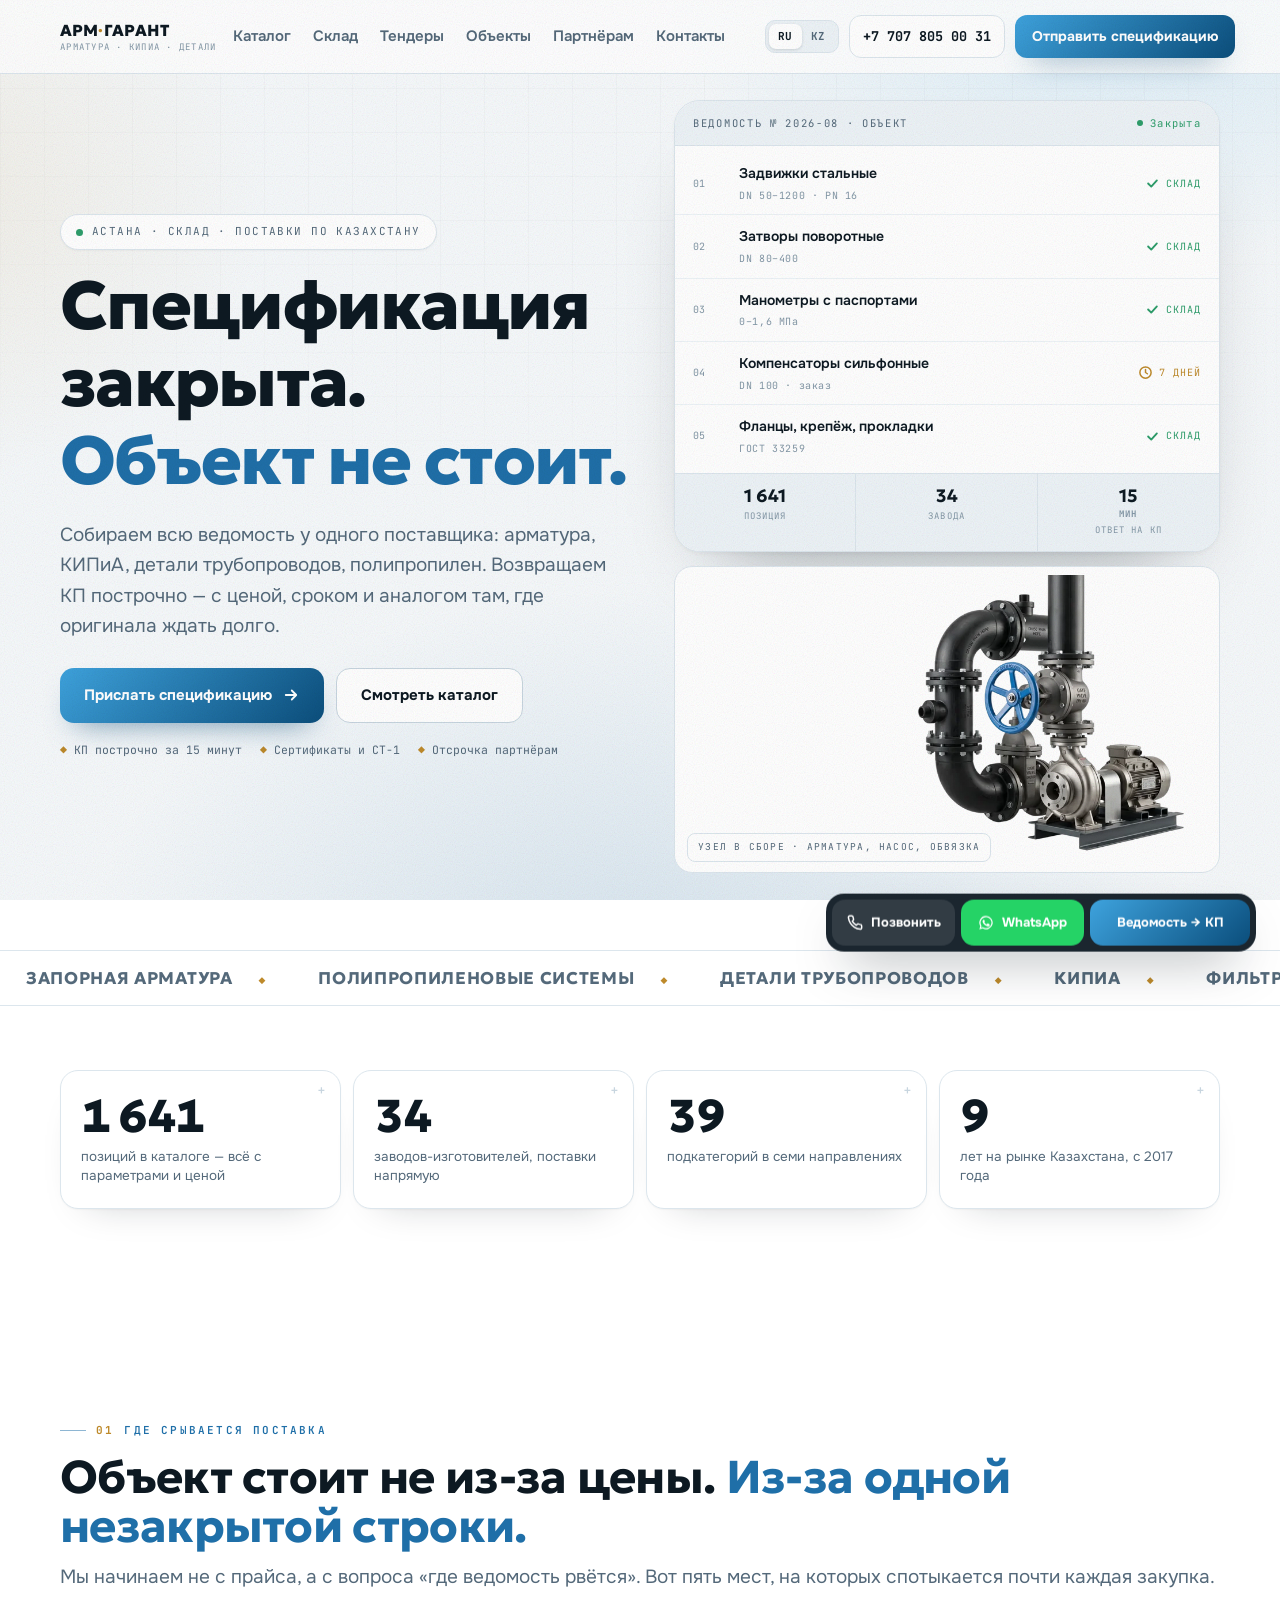
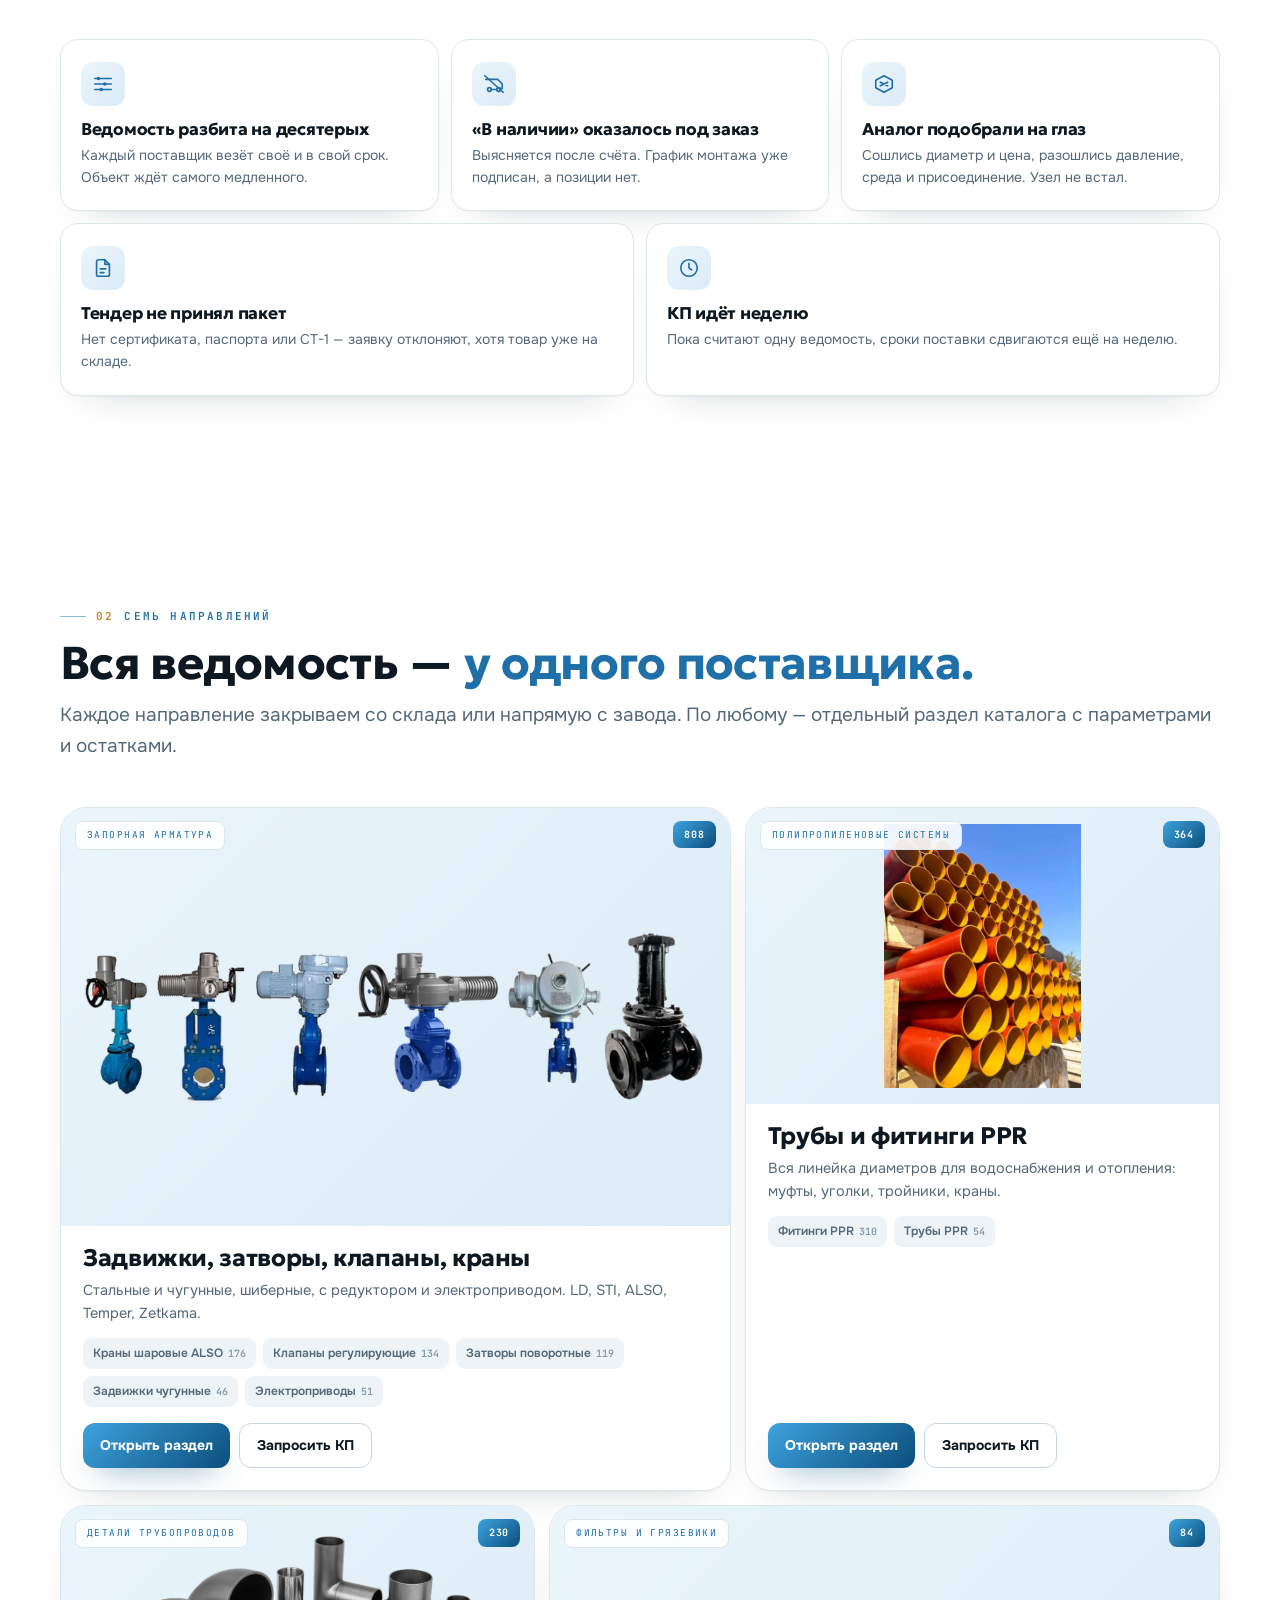
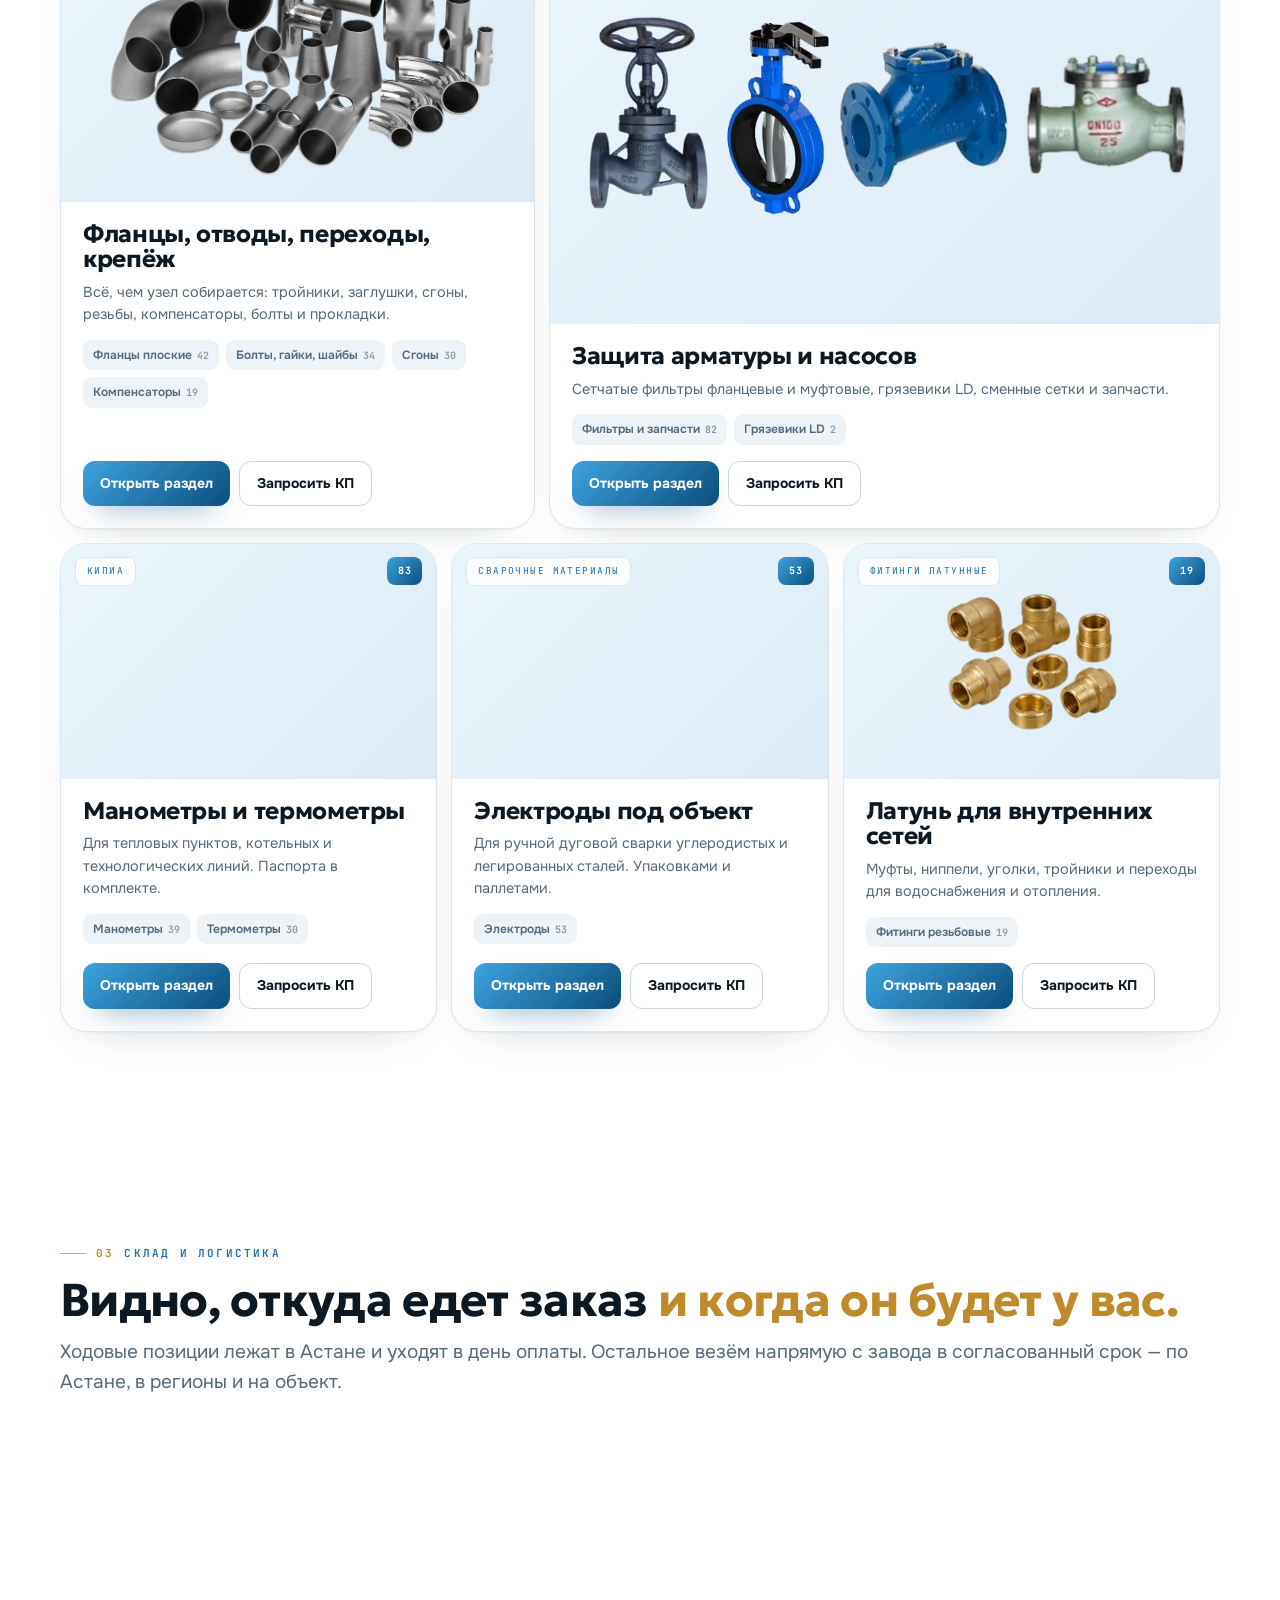
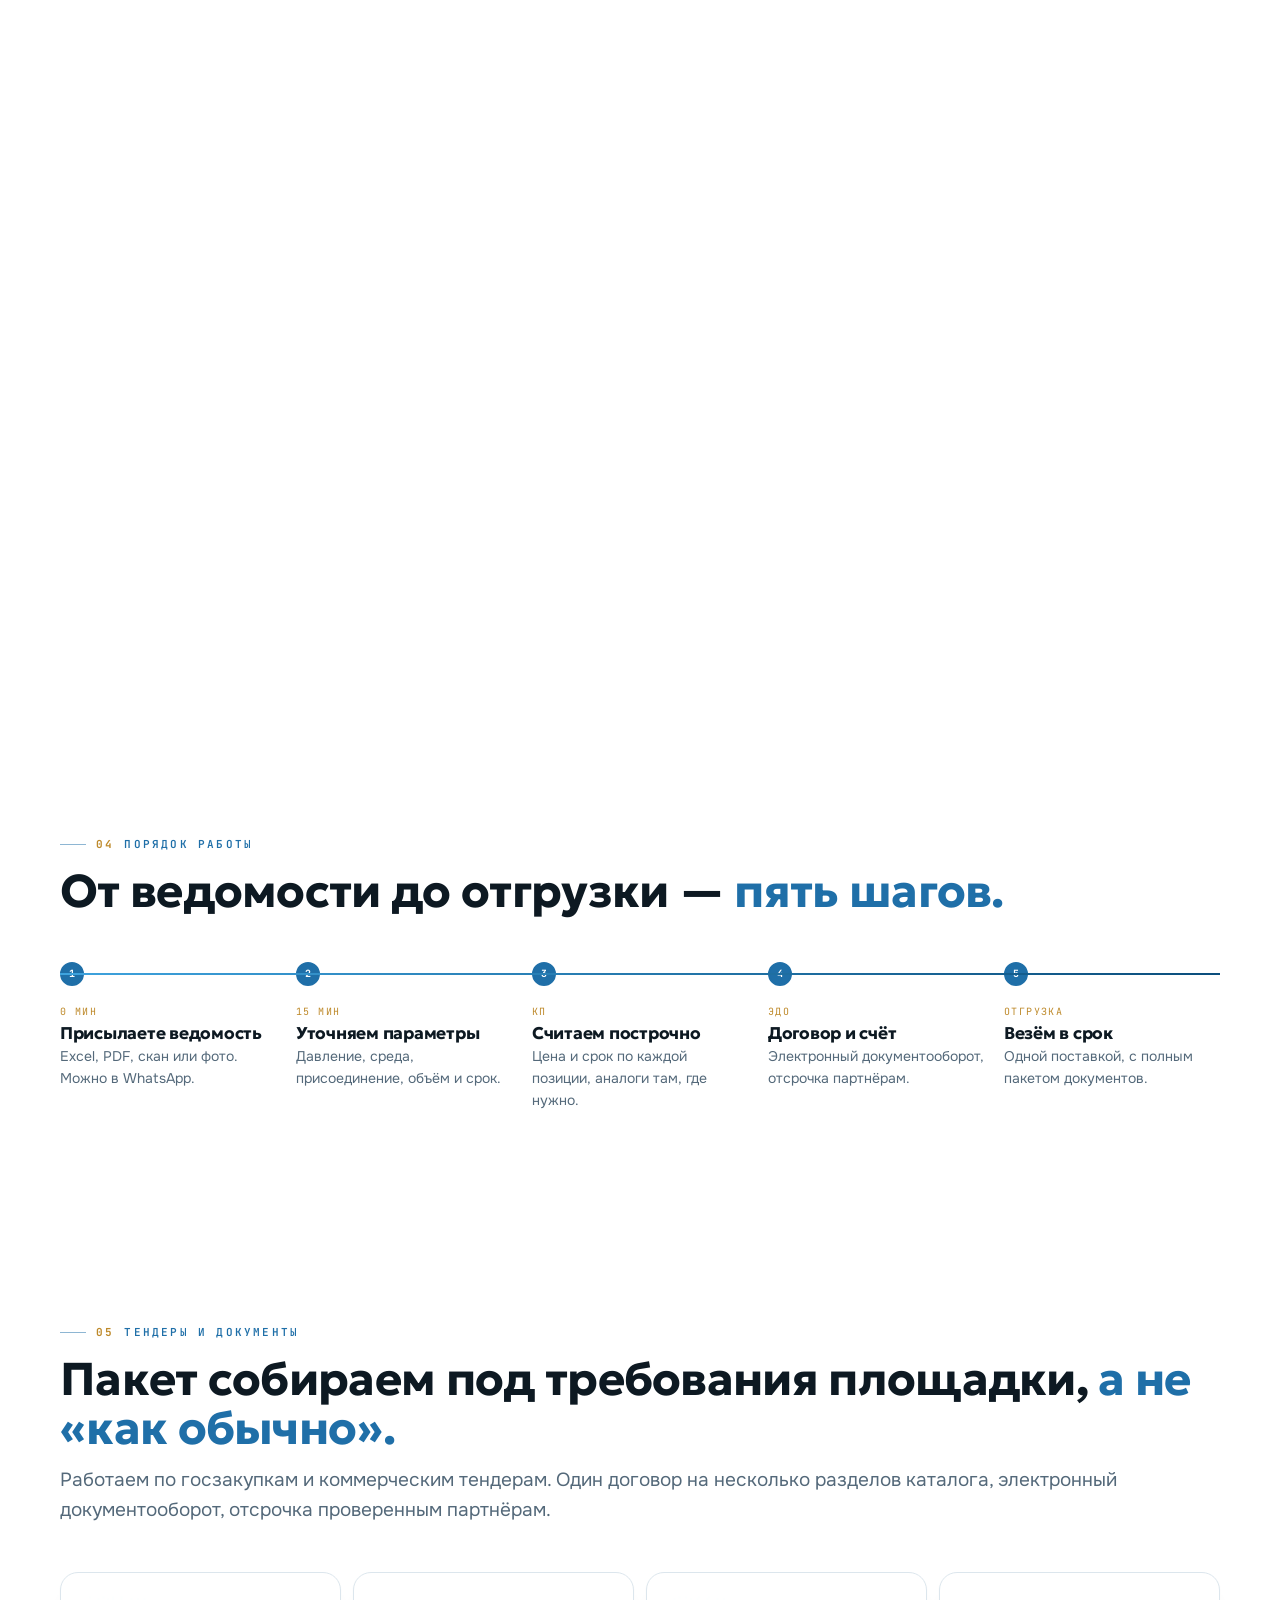
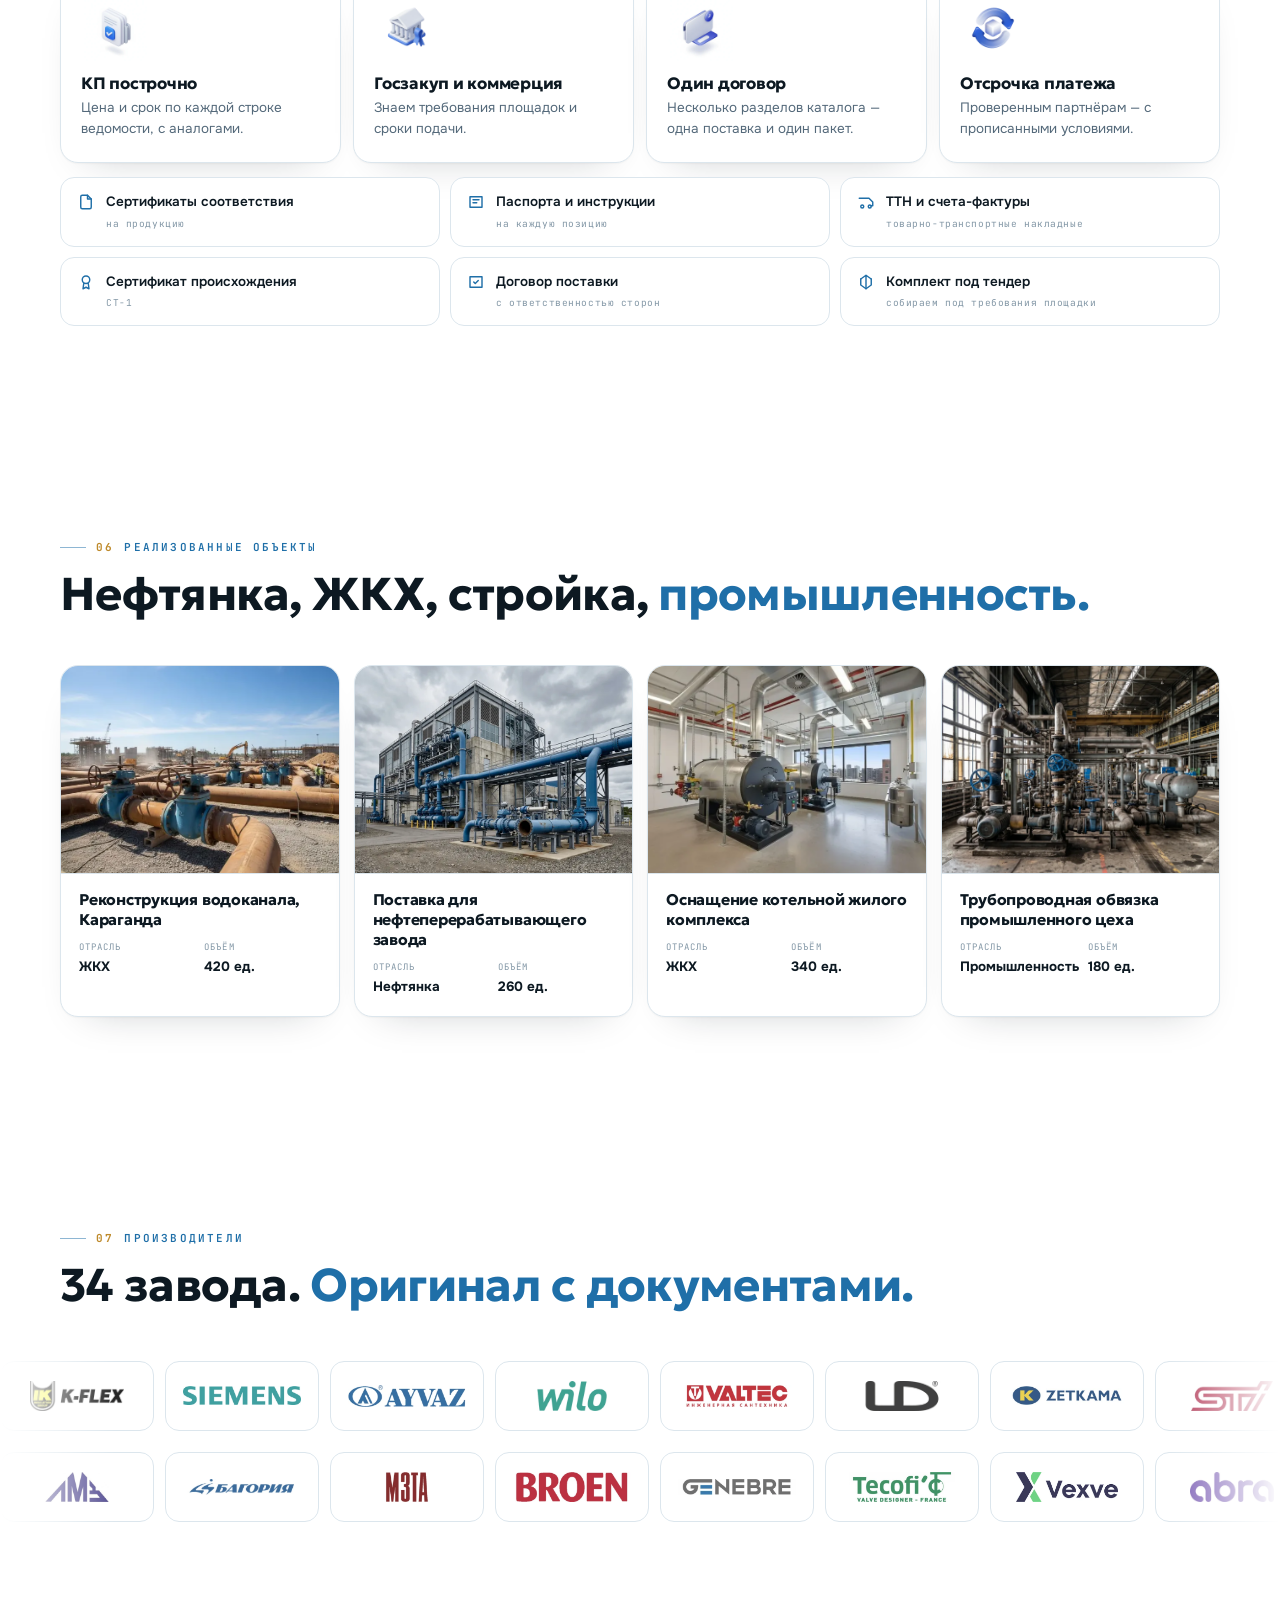
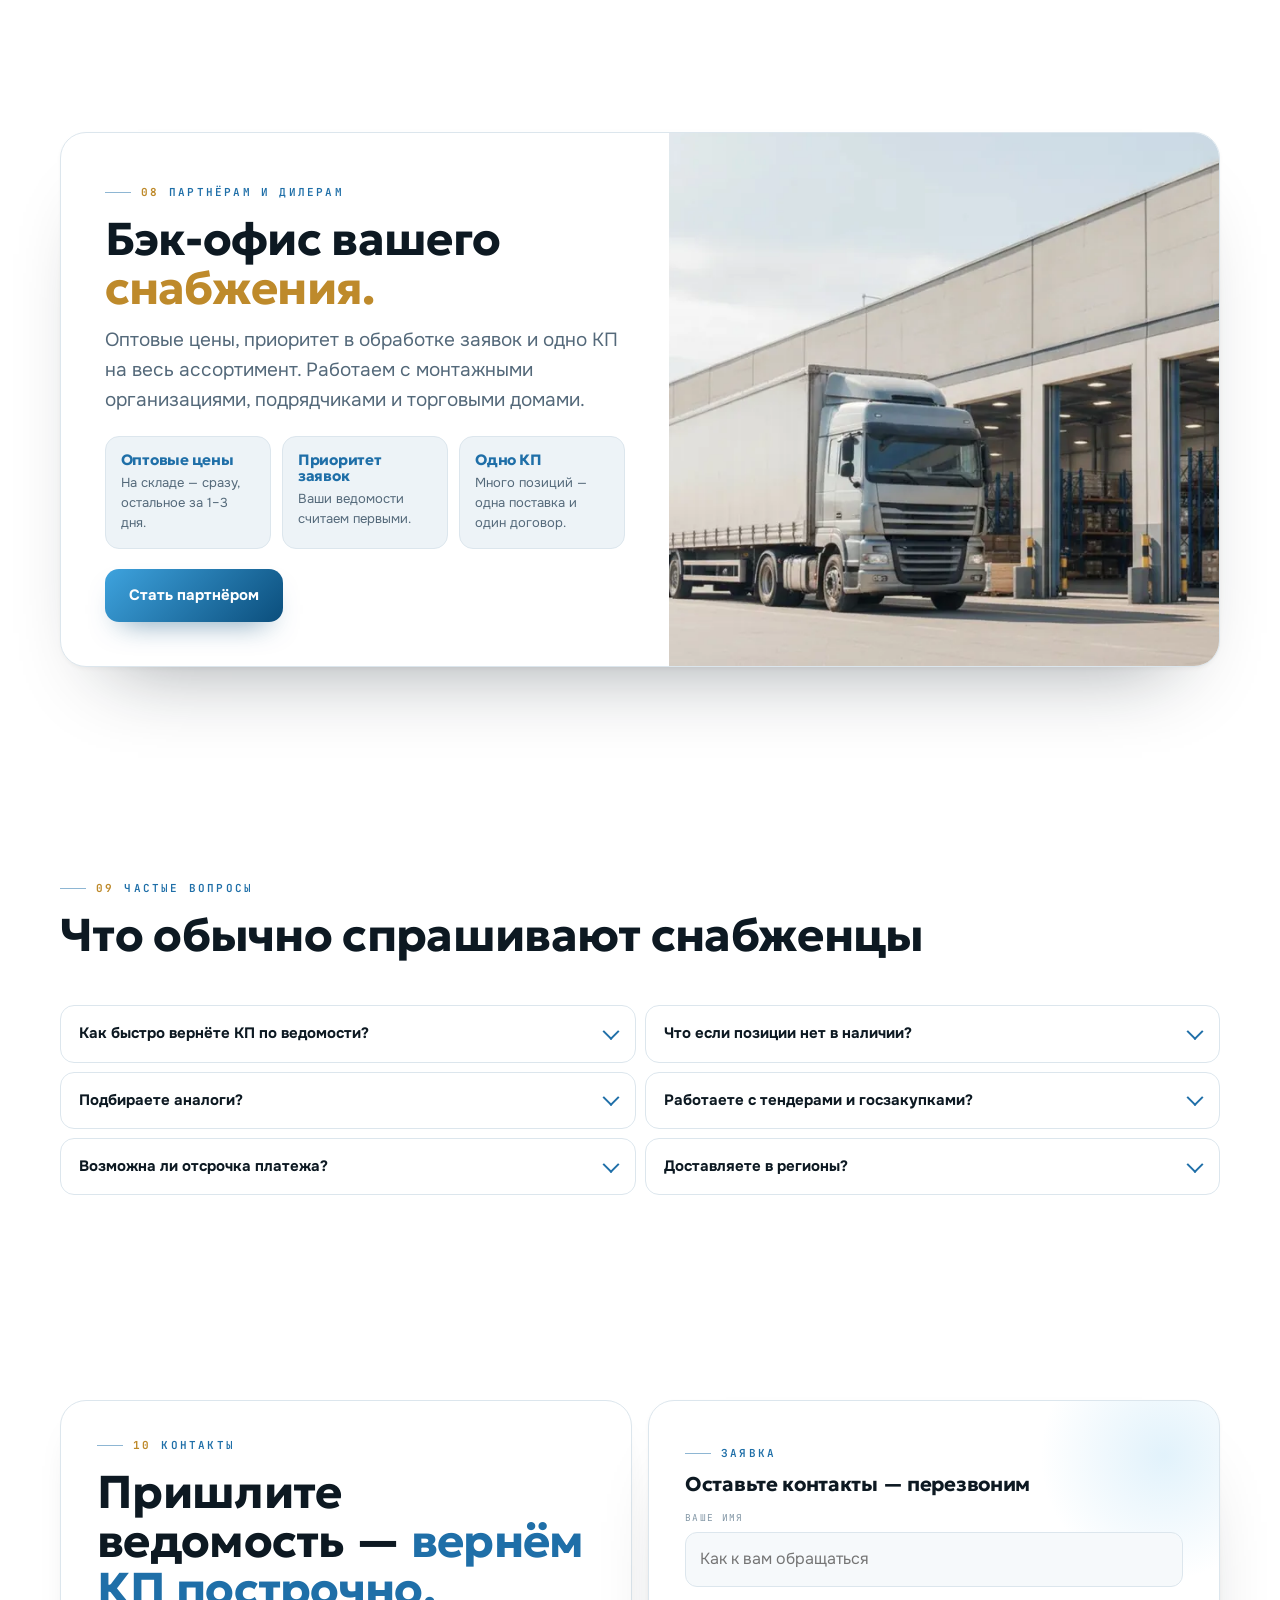
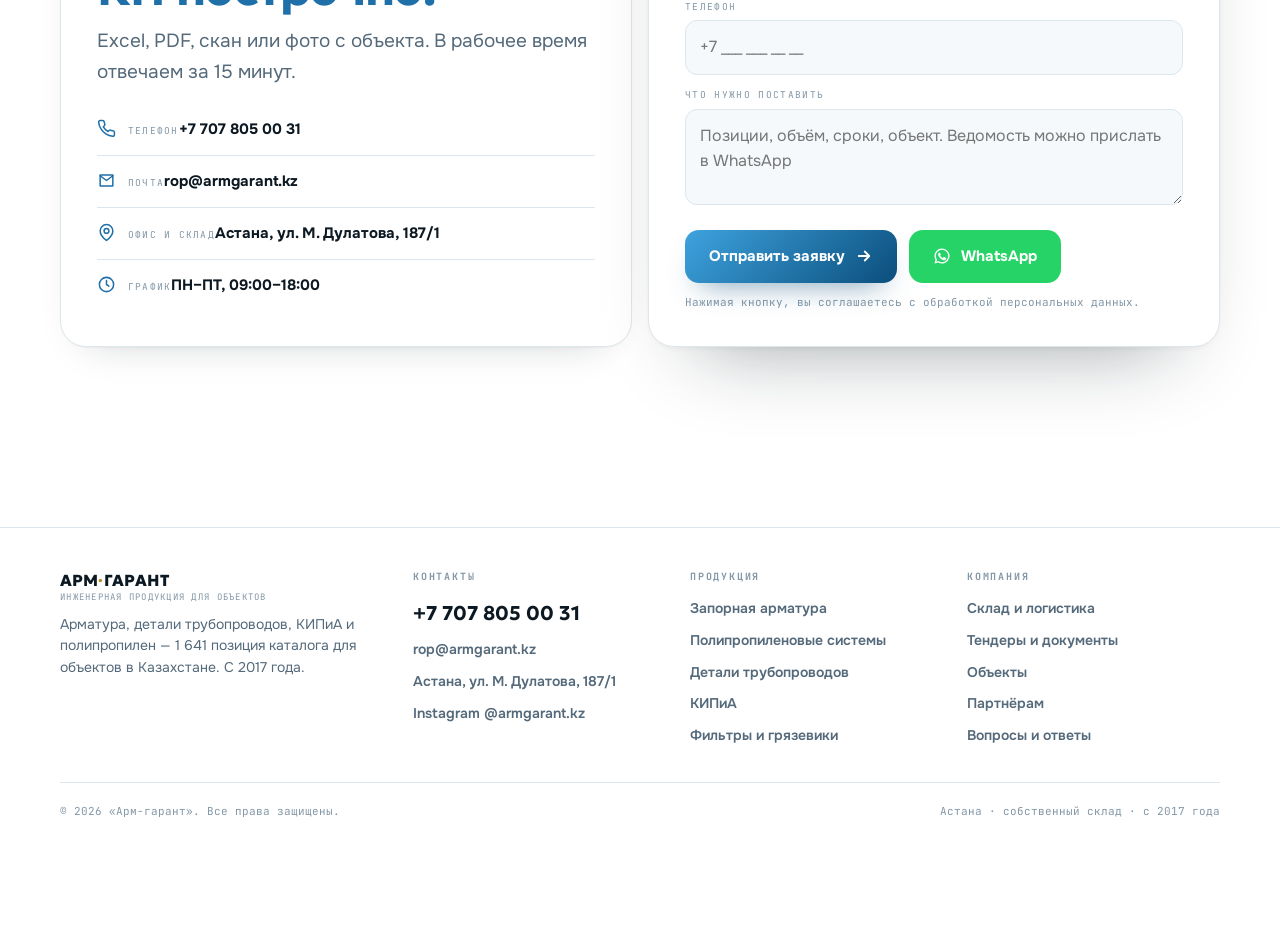
==== commit 97e58304: "Новый лэндинг в светлых тонах: собран по подходу BestCom Страница строится от боли снабженца, а не о" ====
--- a/index.html
+++ b/index.html
@@ -3,1009 +3,546 @@
 <head>
 <meta charset="UTF-8">
 <meta name="viewport" content="width=device-width, initial-scale=1.0">
-<title>Арм-гарант. Трубопроводная арматура, КИПиА, детали трубопроводов. Астана, доставка по Казахстану</title>
-<meta name="description" content="Комплексные поставки инженерного оборудования для промышленных и строительных объектов: 1 641 позиция каталога, 7 направлений, 34 завода-изготовителя. Полный пакет документов для тендеров, доставка по всему Казахстану. С 2017 года.">
+<title data-i="m.title">Арм-гарант — трубопроводная арматура, КИПиА и детали трубопроводов в Астане</title>
+<meta name="description" data-i-c="m.desc" content="Закрываем спецификацию одной поставкой: запорная арматура, КИПиА, детали трубопроводов, полипропилен. 1 641 позиция каталога, 34 завода-изготовителя, склад в Астане, полный пакет документов для тендеров.">
 <link rel="canonical" href="https://arm-garant.kz/">
 <meta property="og:type" content="website">
 <meta property="og:title" content="Арм-гарант — закроем всю спецификацию одной поставкой">
-<meta property="og:description" content="Трубопроводная арматура и инженерное оборудование: 1 641 позиция, 34 завода, собственный склад в Астане. КП построчно за 15 минут в рабочее время.">
+<meta property="og:description" content="Трубопроводная арматура и инженерное оборудование: 1 641 позиция, 34 завода, склад в Астане. КП построчно за 15 минут в рабочее время.">
 <meta property="og:url" content="https://arm-garant.kz/">
 <meta property="og:image" content="https://arm-garant.kz/assets/og-image.png">
 <meta property="og:image:width" content="1200">
 <meta property="og:image:height" content="630">
 <meta property="og:locale" content="ru_RU">
 <meta name="twitter:card" content="summary_large_image">
-<meta name="theme-color" content="#F5F7F5">
+<meta name="theme-color" content="#F6F9FB">
 <link rel="icon" href="favicon.ico" sizes="32x32">
 <link rel="icon" type="image/png" sizes="32x32" href="assets/favicon-32.png">
 <link rel="icon" type="image/png" sizes="192x192" href="assets/favicon-192.png">
 <link rel="apple-touch-icon" href="assets/favicon-180.png">
 <link rel="preconnect" href="https://fonts.googleapis.com">
 <link rel="preconnect" href="https://fonts.gstatic.com" crossorigin>
-<link href="https://fonts.googleapis.com/css2?family=Geologica:wght@300;500;700;800&family=Manrope:wght@400;500;600;700&family=JetBrains+Mono:wght@400;500;700&display=swap" rel="stylesheet">
-<style>
-/* ============ ТОКЕНЫ ============ */
-:root{
-  --paper:#F5F7F5;          /* чертёжная бумага, чуть холодная */
-  --paper-2:#EBEFEC;        /* вторая бумага, для карточек */
-  --line:#CDD5D0;           /* линии схемы */
-  --ink:#141D24;            /* основной текст */
-  --ink-2:#4B5A64;          /* вторичный текст */
-  --steel:#2C5D78;          /* сталь / синий трубопровод */
-  --brass:#B98A2B;          /* латунь, акцент */
-  --brass-2:#E0B85B;
-  --flow:#3C8CB8;           /* поток в трубе */
-  --red:#C8412F;            /* красная зона манометра */
-  --rail-x:22px;
-  --gutter:20px;
-  --radius:18px;
-  --f-display:'Geologica','Segoe UI',system-ui,sans-serif;
-  --f-body:'Manrope','Segoe UI',system-ui,sans-serif;
-  --f-mono:'JetBrains Mono',ui-monospace,monospace;
-}
-@media(min-width:900px){:root{--rail-x:56px;--gutter:40px}}
-
-*{box-sizing:border-box;margin:0;padding:0}
-html{scroll-behavior:smooth;-webkit-text-size-adjust:100%}
-body{
-  font-family:var(--f-body);color:var(--ink);background:var(--paper);
-  line-height:1.55;overflow-x:hidden;
-  background-image:
-    linear-gradient(to right,rgba(20,29,36,.045) 1px,transparent 1px),
-    linear-gradient(to bottom,rgba(20,29,36,.045) 1px,transparent 1px);
-  background-size:40px 40px;
-}
-a{color:inherit;text-decoration:none}
-img,svg{display:block;max-width:100%}
-button{font:inherit;color:inherit;background:none;border:0;cursor:pointer}
-:focus-visible{outline:3px solid var(--brass);outline-offset:3px;border-radius:6px}
-.mono{font-family:var(--f-mono)}
-
-/* ============ ШАПКА ============ */
-.hdr{
-  position:relative;z-index:50;height:64px;
-  display:flex;align-items:center;justify-content:space-between;
-  padding:0 var(--gutter) 0 calc(var(--rail-x) + 22px);
-  background:linear-gradient(to bottom,rgba(245,247,245,.96),rgba(245,247,245,.7));
-  border-bottom:1px solid rgba(205,213,208,.6);background:#fff;
-}
-.logo{display:flex;flex-direction:column;line-height:1}
-.logo b{font-family:var(--f-display);font-weight:800;font-size:15px;letter-spacing:.02em}
-.logo b i{font-style:normal;color:var(--brass)}
-.logo span{font-family:var(--f-mono);font-size:9.5px;color:var(--ink-2);letter-spacing:.12em;margin-top:5px;text-transform:uppercase}
-.hdr-r{display:flex;align-items:center;gap:10px}
-.gauge{width:50px;height:50px;position:relative;background:#fff;border-radius:13px;padding:2px}
-.gauge svg{width:100%;height:100%}
-
-.gauge .val{font-family:var(--f-mono);font-size:9px;fill:var(--ink);font-weight:700}
-.burger{width:44px;height:44px;border:1px solid var(--line);border-radius:12px;display:grid;place-items:center;background:#fff}
-.burger span{display:block;width:18px;height:2px;background:var(--ink);position:relative;transition:.3s}
-.burger span::before,.burger span::after{content:"";position:absolute;left:0;width:18px;height:2px;background:var(--ink);transition:.3s}
-.burger span::before{top:-6px}.burger span::after{top:6px}
-.menu-open .burger span{background:transparent}
-.menu-open .burger span::before{top:0;transform:rotate(45deg)}
-.menu-open .burger span::after{top:0;transform:rotate(-45deg)}
-.hdr-phone{display:none;font-family:var(--f-mono);font-size:14px;font-weight:700;padding:10px 14px;border:1px solid var(--line);border-radius:12px;background:#fff}
-@media(min-width:900px){.hdr-phone{display:block}}
-
-/* ============ МЕНЮ (схема-оглавление) ============ */
-.menu{
-  position:fixed;inset:0;z-index:70;background:var(--paper);
-  padding:72px var(--gutter) 120px calc(var(--rail-x) + 22px);
-  transform:translateY(-8px);opacity:0;visibility:hidden;transition:.35s;
-  overflow:auto;
-}
-.menu-open .menu{transform:none;opacity:1;visibility:visible}
-.menu-close{position:absolute;top:12px;right:var(--gutter);width:44px;height:44px;border:1px solid var(--line);border-radius:12px;background:#fff;font-size:22px;line-height:1}
-.menu h4{font-family:var(--f-mono);font-size:10px;letter-spacing:.2em;text-transform:uppercase;color:var(--ink-2);margin:18px 0 8px}
-.menu a{display:flex;align-items:center;gap:12px;padding:10px 0;border-bottom:1px dashed var(--line);font-weight:600;font-size:16px}
-.menu a .tag{font-family:var(--f-mono);font-size:10px;color:var(--steel);min-width:52px;letter-spacing:.06em}
-@media(min-width:900px){.menu{columns:2;column-gap:60px;max-width:1100px}}
-
-/* ============ ТРУБА-РЕЛЬС ============ */
-.rail{position:absolute;top:0;bottom:0;left:var(--rail-x);width:6px;z-index:2;pointer-events:none}
-.rail::before{content:"";position:absolute;inset:0;background:#fff;border:1px solid var(--line);border-radius:6px}
-.rail-fill{
-  position:absolute;left:1px;right:1px;top:0;height:0;border-radius:4px;
-  background:repeating-linear-gradient(to bottom,var(--flow) 0 10px,#8BC3E3 10px 20px);
-  background-size:100% 20px;animation:flow 1s linear infinite;
-  box-shadow:0 0 0 1px rgba(60,140,184,.3),0 0 18px rgba(60,140,184,.35);
-}
-.rail-head{position:absolute;left:50%;transform:translate(-50%,-50%);width:14px;height:14px;border-radius:50%;background:var(--flow);box-shadow:0 0 0 6px rgba(60,140,184,.18),0 0 26px rgba(60,140,184,.5)}
-@keyframes flow{to{background-position:0 20px}}
-
-/* Узел (задвижка на схеме) */
-.node{
-  position:absolute;left:calc(var(--rail-x) - 11px);top:64px;width:28px;height:28px;z-index:3;
-  border-radius:50%;background:#fff;border:2px solid var(--line);display:grid;place-items:center;
-  transition:border-color .5s,box-shadow .5s;
-}
-.node i{width:14px;height:3px;background:var(--line);border-radius:2px;transform:rotate(90deg);transition:transform .8s cubic-bezier(.2,.8,.2,1),background .5s}
-.node.open{border-color:var(--flow);box-shadow:0 0 0 5px rgba(60,140,184,.15)}
-.node.open i{transform:rotate(0deg);background:var(--flow)}
-.node .lbl{position:absolute;left:36px;top:50%;transform:translateY(-50%);white-space:nowrap;font-family:var(--f-mono);font-size:10px;letter-spacing:.14em;text-transform:uppercase;color:var(--ink-2);opacity:.85}
-.node.open .lbl{color:var(--steel)}
-
-/* ============ СЕКЦИИ ============ */
-main{position:relative;z-index:1}
-.sec{position:relative;padding:72px var(--gutter) 40px calc(var(--rail-x) + 26px);scroll-margin-top:12px}
-.wrap{max-width:1040px}
-.eyebrow{font-family:var(--f-mono);font-size:11px;letter-spacing:.18em;text-transform:uppercase;color:var(--steel);margin-bottom:12px;display:flex;align-items:center;gap:10px}
-.eyebrow::before{content:"";width:22px;height:1px;background:var(--steel)}
-h1,h2,h3{font-family:var(--f-display);line-height:1.08;letter-spacing:-.01em}
-h2{font-size:clamp(24px,5.2vw,40px);font-weight:700;margin-bottom:14px}
-.lead{font-size:16px;color:var(--ink-2);margin-bottom:26px}
-@media(min-width:900px){.lead{font-size:18px}}
-
-/* reveal */
-.rv{opacity:0;transform:translateY(22px);transition:opacity .7s ease,transform .7s cubic-bezier(.2,.8,.2,1)}
-.rv.in{opacity:1;transform:none}
-.rv.d1{transition-delay:.1s}.rv.d2{transition-delay:.2s}.rv.d3{transition-delay:.3s}.rv.d4{transition-delay:.4s}
-
-/* ============ HERO ============ */
-.hero{padding-top:40px;min-height:calc(100svh - 64px);display:flex;flex-direction:column;justify-content:center;overflow:hidden}
-.hero h1{font-size:clamp(30px,8.4vw,74px);font-weight:800;line-height:1.02;letter-spacing:-.02em}
-.hero h1 .w{display:inline-block;overflow:hidden;vertical-align:top}
-.hero h1 .w span{display:inline-block;transform:translateY(110%);animation:rise .9s cubic-bezier(.2,.8,.2,1) forwards}
-.hero h1 .brass{color:var(--brass)}
-@keyframes rise{to{transform:none}}
-.hero .lead{margin-top:20px}
-.hero-grid{display:grid;gap:26px;align-items:center}
-@media(min-width:900px){.hero-grid{grid-template-columns:1.05fr .95fr;gap:40px}}
-.hero-photo{position:relative;border-radius:26px;overflow:hidden;aspect-ratio:4/3;background:#fff;border:1px solid var(--line);box-shadow:0 30px 60px -40px rgba(20,29,36,.45)}
-.hero-photo img{width:100%;height:100%;object-fit:cover;transform:scale(1.05);transition:transform .2s linear}
-.hero-photo .cap{position:absolute;left:14px;bottom:12px;font-family:var(--f-mono);font-size:10px;letter-spacing:.14em;text-transform:uppercase;color:#fff;background:rgba(20,29,36,.6);padding:6px 10px;border-radius:8px;backdrop-filter:blur(6px)}
-.wheel-badge{position:absolute;right:-22px;top:-22px;width:118px;height:118px;filter:drop-shadow(0 12px 20px rgba(20,29,36,.25))}
-.wheel-badge .wheel{transform-origin:50px 50px}
-.hero-thumbs{display:flex;gap:8px;margin-top:12px}
-.hero-thumbs img{width:56px;height:56px;border-radius:12px;object-fit:cover;border:2px solid #fff;box-shadow:0 4px 12px rgba(20,29,36,.15)}
-.hero-cta{display:flex;flex-wrap:wrap;gap:12px;margin-top:28px;position:relative;z-index:2}
-.btn{display:inline-flex;align-items:center;gap:10px;padding:16px 22px;border-radius:14px;font-weight:700;font-size:15px;transition:.25s;position:relative;overflow:hidden}
-.btn-ink{background:var(--ink);color:#fff}
-.btn-ink:hover{background:var(--steel);transform:translateY(-2px)}
-.btn-ghost{background:#fff;border:1px solid var(--line)}
-.btn-ghost:hover{border-color:var(--ink);transform:translateY(-2px)}
-.btn-wa{background:#25D366;color:#fff}
-.btn svg{width:18px;height:18px}
-.hero-stats{display:flex;gap:26px;margin-top:40px;position:relative;z-index:2;flex-wrap:wrap}
-.stat b{font-family:var(--f-display);font-size:clamp(28px,7vw,48px);font-weight:700;letter-spacing:-.02em;display:block;line-height:1}
-.stat b em{font-style:normal;color:var(--brass)}
-.stat > span{font-family:var(--f-mono);font-size:11px;letter-spacing:.1em;text-transform:uppercase;color:var(--ink-2);display:block;margin-top:6px}
-.hero-meta{margin-top:34px;display:flex;gap:16px;flex-wrap:wrap;font-family:var(--f-mono);font-size:11px;color:var(--ink-2);position:relative;z-index:2}
-.hero-meta span::before{content:"▪ ";color:var(--flow)}
-.scroll-hint{position:absolute;bottom:24px;left:calc(var(--rail-x) + 26px);font-family:var(--f-mono);font-size:10px;letter-spacing:.18em;text-transform:uppercase;color:var(--ink-2);display:flex;align-items:center;gap:10px}
-.scroll-hint i{width:8px;height:8px;border-radius:50%;background:var(--flow);animation:pulse 1.4s infinite}
-@keyframes pulse{50%{transform:scale(1.8);opacity:.4}}
-
-/* ============ КАТАЛОГ / УЗЛЫ ============ */
-.cat{position:relative;padding:34px var(--gutter) 34px calc(var(--rail-x) + 26px);scroll-margin-top:12px}
-.cat .node{top:44px}
-.sec:not(.hero) .node{top:34px}
-.hero .node{top:14px}
-.card{
-  background:#fff;border:1px solid var(--line);border-radius:var(--radius);padding:22px 20px;
-  position:relative;overflow:hidden;
-  box-shadow:0 1px 0 rgba(20,29,36,.03),0 18px 40px -30px rgba(20,29,36,.25);
-}
-.card::after{content:"";position:absolute;left:0;top:0;bottom:0;width:4px;background:var(--line);transition:background .6s}
-.cat .node.open ~ .card::after{background:var(--flow)}
-.card-top{display:flex;justify-content:space-between;align-items:flex-start;gap:14px}
-.tagline{font-family:var(--f-mono);font-size:11px;letter-spacing:.12em;text-transform:uppercase;color:var(--steel);display:flex;gap:12px;flex-wrap:wrap}
-.tagline b{color:var(--brass)}
-.card h3{font-size:clamp(20px,5vw,28px);font-weight:700;margin:10px 0 8px}
-.card p{color:var(--ink-2);font-size:15px}
-.sym{width:74px;height:74px;flex:none;color:var(--steel)}
-.sym svg{width:100%;height:100%}
-.pic{width:118px;height:118px;flex:none;border-radius:16px;overflow:hidden;background:var(--paper-2);border:1px solid var(--line)}
-.pic img{width:100%;height:100%;object-fit:cover;transition:transform .6s}
-.card:hover .pic img{transform:scale(1.06)}
-.chips{display:flex;flex-wrap:wrap;gap:8px;margin-top:16px}
-.chip{font-size:13px;font-weight:600;padding:8px 12px;border-radius:10px;background:var(--paper-2);border:1px solid transparent;transition:.2s}
-.chip:hover{border-color:var(--steel);background:#fff}
-.chip small{font-family:var(--f-mono);color:var(--ink-2);margin-left:6px;font-weight:400}
-.card-act{display:flex;gap:10px;margin-top:18px;flex-wrap:wrap}
-.lnk{font-weight:700;font-size:14px;display:inline-flex;align-items:center;gap:8px;padding:12px 16px;border-radius:12px;background:var(--ink);color:#fff}
-.lnk.alt{background:transparent;border:1px solid var(--line);color:var(--ink)}
-@media(min-width:900px){
-  .cat{padding-top:26px;padding-bottom:26px}
-  .card{padding:30px 32px}
-  .sym{width:96px;height:96px}
-  .pic{width:210px;height:170px}
-}
-
-/* ============ ПОДБОР ============ */
-.grid2{display:grid;gap:12px}
-@media(min-width:700px){.grid2{grid-template-columns:1fr 1fr}}
-@media(min-width:1000px){.grid4{grid-template-columns:repeat(4,1fr)}}
-.tile{background:#fff;border:1px solid var(--line);border-radius:var(--radius);padding:20px 18px}
-.tile .ico{width:56px;height:56px;object-fit:contain;margin-bottom:10px}
-.tile .k{font-family:var(--f-mono);font-size:10px;color:var(--steel);letter-spacing:.14em;text-transform:uppercase}
-.tile h3{font-size:17px;font-weight:700;margin:10px 0 6px}
-.tile p{font-size:14px;color:var(--ink-2)}
-.tile.brass{background:linear-gradient(135deg,#FFF8E6,#FBEFCF);border-color:#E9D9A6}
-
-/* ============ ПРЕИМУЩЕСТВА: спецификация ============ */
-.spec{background:#fff;border:1px solid var(--line);border-radius:var(--radius);overflow:hidden}
-.spec-row{display:grid;grid-template-columns:44px 1fr;gap:14px;padding:18px 18px;border-top:1px solid var(--line);align-items:start}
-.spec-row:first-child{border-top:0}
-.spec-row .n{font-family:var(--f-mono);font-size:11px;color:var(--steel);padding-top:4px}
-.spec-row h3{font-size:16px;font-weight:700;margin-bottom:4px}
-.spec-row p{font-size:14px;color:var(--ink-2)}
-.spec-row .chk{width:22px;height:22px;border-radius:50%;border:1.5px solid var(--line);display:grid;place-items:center;margin-top:2px;transition:.4s}
-.spec-row.in .chk{background:var(--flow);border-color:var(--flow)}
-.spec-row .chk svg{width:12px;height:12px;stroke:#fff;stroke-width:3;fill:none;opacity:0;transition:.3s .2s}
-.spec-row.in .chk svg{opacity:1}
-@media(min-width:900px){.spec{display:grid;grid-template-columns:1fr 1fr}.spec-row:nth-child(2){border-top:0}}
-.since{margin-top:22px;display:grid;grid-template-columns:repeat(2,1fr);gap:14px}
-@media(min-width:800px){.since{grid-template-columns:repeat(4,1fr)}}
-.since{position:relative;border-radius:var(--radius);overflow:hidden;padding:16px;background:var(--ink)}
-.since::before{content:"";position:absolute;inset:0;background:url(https://arm-garant.kz/wp-content/themes/armgarant/assets/img/demo/stats-warehouse.jpg) center/cover;opacity:.35}
-.since::after{content:"";position:absolute;inset:0;background:linear-gradient(120deg,rgba(20,29,36,.9),rgba(20,29,36,.5))}
-.since div{position:relative;z-index:1;padding:18px;border-radius:14px;background:rgba(255,255,255,.06);border:1px solid rgba(255,255,255,.14);color:#fff;backdrop-filter:blur(4px)}
-.since b{font-family:var(--f-display);font-size:clamp(24px,6vw,36px);display:block;line-height:1}
-.since b em{font-style:normal;color:var(--brass-2)}
-.since > div > span{font-family:var(--f-mono);font-size:10px;letter-spacing:.12em;text-transform:uppercase;opacity:.75;display:block;margin-top:6px}
-
-/* ============ БРЕНДЫ ============ */
-.marq{overflow:hidden;margin:0 calc(var(--gutter) * -1) 0 calc((var(--rail-x) + 26px) * -1);padding:6px 0;-webkit-mask-image:linear-gradient(to right,transparent,#000 12%,#000 88%,transparent);mask-image:linear-gradient(to right,transparent,#000 12%,#000 88%,transparent)}
-.marq-track{display:flex;gap:10px;width:max-content;animation:marq 38s linear infinite}
-.marq.rev .marq-track{animation-direction:reverse}
-.marq:hover .marq-track{animation-play-state:paused}
-@keyframes marq{to{transform:translateX(-50%)}}
-.brand{height:72px;width:150px;display:grid;place-items:center;padding:12px 18px;background:#fff;border:1px solid var(--line);border-radius:12px}
-.brand img{max-height:40px;max-width:110px;object-fit:contain}
-
-/* ============ ТЕНДЕРЫ / ОБЪЕКТЫ ============ */
-.rowscroll{display:flex;gap:12px;overflow-x:auto;scroll-snap-type:x mandatory;padding:4px 0 14px;margin-right:calc(var(--gutter) * -1);padding-right:var(--gutter);scrollbar-width:none}
-.rowscroll::-webkit-scrollbar{display:none}
-.obj{flex:0 0 78vw;max-width:340px;scroll-snap-align:start;background:#fff;border:1px solid var(--line);border-radius:var(--radius);overflow:hidden}
-.obj-img{aspect-ratio:4/3;position:relative;overflow:hidden;background:linear-gradient(160deg,#DCE6EA,#F2F5F3)}
-.obj-img svg{position:absolute;inset:0;width:100%;height:100%}
-.obj-img .ph{position:absolute;left:12px;bottom:10px;font-family:var(--f-mono);font-size:10px;color:var(--ink-2);letter-spacing:.1em;text-transform:uppercase}
-.obj-b{padding:16px}
-.obj h3{font-size:16px;font-weight:700;margin-bottom:12px;line-height:1.25}
-.obj dl{display:grid;grid-template-columns:1fr 1fr 1fr;gap:8px}
-.obj dt{font-family:var(--f-mono);font-size:9px;letter-spacing:.12em;text-transform:uppercase;color:var(--ink-2)}
-.obj dd{font-weight:700;font-size:14px;margin-top:2px}
-@media(min-width:900px){.rowscroll{display:grid;grid-template-columns:repeat(4,1fr);overflow:visible;margin:0;padding:0}.obj{max-width:none;flex:auto}}
-
-/* ============ ПАРТНЁРАМ ============ */
-.part{background:var(--ink);color:#fff;border-radius:var(--radius);padding:26px 22px;position:relative;overflow:hidden}
-.part::before{content:"";position:absolute;inset:0;background:url(https://arm-garant.kz/wp-content/themes/armgarant/assets/img/demo/partners-truck.jpg) center/cover;opacity:.28}
-.part::after{content:"";position:absolute;inset:0;background:linear-gradient(100deg,rgba(20,29,36,.96) 30%,rgba(20,29,36,.55))}
-.part > *{position:relative;z-index:1}
-.part h2{color:#fff}
-.part .lead{color:rgba(255,255,255,.72)}
-.part .eyebrow{color:var(--brass-2)}.part .eyebrow::before{background:var(--brass-2)}
-.part-grid{display:grid;gap:10px;margin-top:8px}
-@media(min-width:800px){.part-grid{grid-template-columns:repeat(3,1fr)}}
-.part-grid div{border:1px solid rgba(255,255,255,.14);border-radius:14px;padding:16px}
-.part-grid h3{font-size:16px;font-weight:700;color:var(--brass-2);margin-bottom:6px}
-.part-grid p{font-size:14px;color:rgba(255,255,255,.75)}
-
-/* ============ ПРОЦЕСС ============ */
-.steps{position:relative;padding-left:34px}
-.steps::before{content:"";position:absolute;left:11px;top:14px;bottom:14px;width:2px;background:var(--line)}
-.step{position:relative;padding:14px 0 18px}
-.step .dot{position:absolute;left:-34px;top:18px;width:24px;height:24px;border-radius:50%;background:#fff;border:2px solid var(--line);display:grid;place-items:center;font-family:var(--f-mono);font-size:10px;font-weight:700;transition:.5s}
-.step.in .dot{border-color:var(--flow);background:var(--flow);color:#fff}
-.step h3{font-size:17px;font-weight:700}
-.step p{font-size:14px;color:var(--ink-2);margin-top:4px}
-.step .t{font-family:var(--f-mono);font-size:10px;letter-spacing:.12em;text-transform:uppercase;color:var(--brass);margin-bottom:4px;display:block}
-@media(min-width:900px){
-  .steps{display:grid;grid-template-columns:repeat(5,1fr);gap:18px;padding-left:0}
-  .steps::before{left:0;right:0;top:11px;bottom:auto;height:2px;width:auto}
-  .step{padding:40px 0 0}
-  .step .dot{left:0;top:0}
-}
-
-/* ============ ДОКУМЕНТЫ ============ */
-.docs-wrap{display:grid;gap:14px}
-@media(min-width:900px){.docs-wrap{grid-template-columns:1fr 1.4fr;align-items:start}}
-.docs-photo{border-radius:var(--radius);overflow:hidden;aspect-ratio:4/3;border:1px solid var(--line)}
-.docs-photo img{width:100%;height:100%;object-fit:cover}
-.docs{display:grid;gap:10px}
-@media(min-width:600px){.docs{grid-template-columns:repeat(2,1fr)}}
-.doc{background:#fff;border:1px solid var(--line);border-radius:14px;padding:16px 16px 16px 52px;position:relative;font-weight:600;font-size:14px}
-.doc::before{content:"";position:absolute;left:16px;top:16px;width:22px;height:28px;border:2px solid var(--steel);border-radius:3px;background:linear-gradient(#fff 0 0) padding-box}
-.doc::after{content:"";position:absolute;left:21px;top:26px;width:12px;height:2px;background:var(--steel);box-shadow:0 5px 0 var(--steel),0 10px 0 var(--steel)}
-.doc small{display:block;font-family:var(--f-mono);font-size:10px;color:var(--ink-2);font-weight:400;margin-top:4px;letter-spacing:.06em}
-
-/* ============ ЗАЯВКА ============ */
-.cta-grid{display:grid;gap:14px}
-@media(min-width:900px){.cta-grid{grid-template-columns:1.3fr .9fr}}
-.cta-photo{border-radius:var(--radius);overflow:hidden;border:1px solid var(--line);min-height:220px;position:relative}
-.cta-photo img{width:100%;height:100%;object-fit:cover;position:absolute;inset:0}
-.cta-photo div{position:absolute;left:14px;right:14px;bottom:14px;background:rgba(255,255,255,.92);border-radius:12px;padding:12px 14px;font-size:14px}
-.cta-photo div b{font-family:var(--f-mono);font-size:11px;letter-spacing:.12em;text-transform:uppercase;color:var(--steel);display:block;margin-bottom:4px}
-.form-wrap{background:#fff;border:1px solid var(--line);border-radius:var(--radius);padding:24px 20px;position:relative;overflow:hidden}
-.form-wrap::before{content:"";position:absolute;right:-60px;top:-60px;width:220px;height:220px;border-radius:50%;background:radial-gradient(circle,rgba(185,138,43,.16),transparent 70%)}
-.field{display:block;margin-bottom:12px}
-.field span{display:block;font-family:var(--f-mono);font-size:10px;letter-spacing:.14em;text-transform:uppercase;color:var(--ink-2);margin-bottom:6px}
-.field input,.field textarea{width:100%;padding:14px;border:1px solid var(--line);border-radius:12px;font:inherit;font-size:16px;background:var(--paper);transition:.2s}
-.field input:focus,.field textarea:focus{border-color:var(--steel);background:#fff;outline:0;box-shadow:0 0 0 4px rgba(44,93,120,.12)}
-.field textarea{min-height:90px;resize:vertical}
-.form-note{font-family:var(--f-mono);font-size:11px;color:var(--ink-2);margin-top:10px}
-@media(min-width:900px){.form-grid{display:grid;grid-template-columns:1fr 1fr;gap:0 14px}.form-grid .full{grid-column:1/-1}}
-
-/* ============ ФУТЕР ============ */
-.foot{padding:40px var(--gutter) 130px calc(var(--rail-x) + 26px);border-top:1px solid var(--line);background:#fff;position:relative}
-.foot-grid{display:grid;gap:22px}
-@media(min-width:800px){.foot-grid{grid-template-columns:1.2fr 1fr 1fr}}
-.foot h4{font-family:var(--f-mono);font-size:10px;letter-spacing:.18em;text-transform:uppercase;color:var(--ink-2);margin-bottom:10px}
-.foot a{display:block;padding:5px 0;font-weight:600;font-size:14px}
-.foot .big{font-family:var(--f-display);font-size:20px;font-weight:700}
-.copy{margin-top:26px;font-family:var(--f-mono);font-size:11px;color:var(--ink-2);display:flex;justify-content:space-between;flex-wrap:wrap;gap:8px}
-
-/* ============ ДОК (нижняя панель) ============ */
-.dock{
-  position:fixed;left:12px;right:12px;bottom:12px;z-index:60;
-  display:grid;grid-template-columns:50px 1fr 1fr 1.3fr;gap:6px;padding:6px;align-items:center;
-  background:rgba(20,29,36,.92);backdrop-filter:blur(12px);-webkit-backdrop-filter:blur(12px);
-  border-radius:18px;box-shadow:0 20px 50px -20px rgba(20,29,36,.6);
-  transform:translateY(120%);transition:transform .5s cubic-bezier(.2,.8,.2,1);
-}
-.dock.show{transform:none}
-.dock a{display:flex;align-items:center;justify-content:center;gap:8px;padding:13px 8px;border-radius:13px;color:#fff;font-weight:700;font-size:13px}
-.dock a svg{width:16px;height:16px;flex:none}
-.dock .d-call{background:rgba(255,255,255,.08)}
-.dock .d-wa{background:#25D366}
-.dock .d-req{background:var(--brass)}
-@media(min-width:900px){.dock{left:auto;right:24px;bottom:24px;width:470px}}
-
-@media(prefers-reduced-motion:reduce){
-  *,*::before,*::after{animation:none!important;transition:none!important}
-  .rv{opacity:1;transform:none}
-  html{scroll-behavior:auto}
-}
-</style>
+<link href="https://fonts.googleapis.com/css2?family=Geologica:wght@400;500;700;800&family=Onest:wght@400;500;600;700&family=JetBrains+Mono:wght@400;500;700&display=swap" rel="stylesheet">
+<link rel="stylesheet" href="styles.css?v=20260828-1">
 <script type="application/ld+json">
-{
-  "@context": "https://schema.org",
-  "@type": "LocalBusiness",
-  "name": "Арм-гарант",
-  "alternateName": "ARM-GARANT",
-  "description": "Комплексные поставки трубопроводной арматуры и инженерного оборудования для промышленных, строительных и ЖКХ-объектов.",
-  "url": "https://arm-garant.kz/",
-  "telephone": "+77078050031",
-  "email": "rop@armgarant.kz",
-  "image": "https://arm-garant.kz/assets/og-image.png",
-  "logo": "https://arm-garant.kz/assets/logo.svg",
-  "address": {"@type": "PostalAddress","streetAddress": "ул. М. Дулатова, 187/1","addressLocality": "Астана","addressCountry": "KZ"},
-  "openingHoursSpecification": {"@type": "OpeningHoursSpecification","dayOfWeek": ["Monday","Tuesday","Wednesday","Thursday","Friday"],"opens": "09:00","closes": "18:00"},
-  "sameAs": ["https://www.instagram.com/armgarant.kz"]
-}
+{"@context":"https://schema.org","@type":"LocalBusiness","name":"Арм-гарант","alternateName":"ARM-GARANT",
+"description":"Комплексные поставки трубопроводной арматуры и инженерного оборудования для промышленных, строительных и ЖКХ-объектов.",
+"url":"https://arm-garant.kz/","telephone":"+77078050031","email":"rop@armgarant.kz",
+"image":"https://arm-garant.kz/assets/og-image.png","logo":"https://arm-garant.kz/assets/logo.svg",
+"address":{"@type":"PostalAddress","streetAddress":"ул. М. Дулатова, 187/1","addressLocality":"Астана","addressCountry":"KZ"},
+"openingHoursSpecification":{"@type":"OpeningHoursSpecification","dayOfWeek":["Monday","Tuesday","Wednesday","Thursday","Friday"],"opens":"09:00","closes":"18:00"},
+"sameAs":["https://www.instagram.com/armgarant.kz"]}
 </script>
 </head>
 <body>
 
 <!-- ШАПКА -->
-<header class="hdr">
-  <a class="logo" href="#top" aria-label="Арм-гарант, на главную">
-    <b>АРМ<i>·</i>ГАРАНТ</b>
-    <span>арматура · КИПиА · детали</span>
-  </a>
-  <div class="hdr-r">
-    <a class="hdr-phone" href="tel:+77078050031">+7 707 805 00 31</a>
-    
-    <button class="burger" id="burger" aria-label="Меню" aria-expanded="false"><span></span></button>
+<header class="hdr" id="hdr">
+  <div class="wrap hdr-in">
+    <a class="logo" href="#top" aria-label="Арм-гарант, на главную">
+      <b>АРМ<i>·</i>ГАРАНТ</b>
+      <span data-i="logo.sub">арматура · КИПиА · детали</span>
+    </a>
+    <nav class="nav" aria-label="Основная навигация">
+      <a href="#katalog" data-i="nav.cat">Каталог</a>
+      <a href="#sklad" data-i="nav.sklad">Склад</a>
+      <a href="#tendery" data-i="nav.tend">Тендеры</a>
+      <a href="#obekty" data-i="nav.obj">Объекты</a>
+      <a href="#partneram" data-i="nav.part">Партнёрам</a>
+      <a href="#kontakty" data-i="nav.cont">Контакты</a>
+    </nav>
+    <div class="hdr-r">
+      <div class="lang" role="group" data-i-aria="a.lang" aria-label="Язык сайта">
+        <button type="button" data-lang="ru" class="is-active" aria-pressed="true" lang="ru">RU</button>
+        <button type="button" data-lang="kk" aria-pressed="false" lang="kk">KZ</button>
+      </div>
+      <a class="hdr-tel" href="tel:+77078050031">+7 707 805 00 31</a>
+      <a class="btn btn-p btn-sm hdr-cta" href="#zayavka" data-i="nav.cta">Отправить спецификацию</a>
+      <button class="burger" id="burger" data-i-aria="a.menu" aria-label="Меню" aria-expanded="false" aria-controls="mnav"><span></span></button>
+    </div>
   </div>
 </header>
 
-<!-- МЕНЮ -->
-<nav class="menu" id="menu" aria-label="Схема сайта">
-  <button class="menu-close" id="menuClose" aria-label="Закрыть меню">×</button>
-  <h4>Продукция</h4>
-  <a href="#zapornaya"><span class="tag">ЗА·808</span>Запорная арматура</a>
-  <a href="#polipropilen"><span class="tag">ПП·364</span>Полипропиленовые системы</a>
-  <a href="#detali"><span class="tag">ДТ·230</span>Детали трубопроводов</a>
-  <a href="#kip"><span class="tag">КИП·83</span>Контрольно-измерительные приборы</a>
-  <a href="#svarka"><span class="tag">СВ·53</span>Сварочные материалы</a>
-  <a href="#fitingi"><span class="tag">ФТ·19</span>Фитинги латунные</a>
-  <a href="#filtry"><span class="tag">ФЛ·84</span>Фильтры и грязевики</a>
-  <h4>Компания</h4>
-  <a href="#podbor"><span class="tag">01</span>Подбор под спецификацию</a>
-  <a href="#preimushchestva"><span class="tag">02</span>Почему Арм-гарант</a>
-  <a href="#brendy"><span class="tag">03</span>Бренды</a>
-  <a href="#tendery"><span class="tag">04</span>Тендеры и объекты</a>
-  <a href="#obekty"><span class="tag">05</span>Реализованные объекты</a>
-  <a href="#partneram"><span class="tag">06</span>Партнёрам и дилерам</a>
-  <a href="#kak-rabotaem"><span class="tag">07</span>Как мы работаем</a>
-  <a href="#dokumenty"><span class="tag">08</span>Документы</a>
-  <a href="#zayavka"><span class="tag">09</span>Оставить заявку</a>
-  <a href="#kontakty"><span class="tag">10</span>Контакты</a>
+<!-- МОБИЛЬНОЕ МЕНЮ -->
+<nav class="mnav" id="mnav" data-i-aria="a.smap" aria-label="Разделы сайта">
+  <h4 data-i="mn.prod">Продукция</h4>
+  <a href="#zapornaya"><span class="n">808</span><span data-i="c.zap">Запорная арматура</span></a>
+  <a href="#polipropilen"><span class="n">364</span><span data-i="c.pp">Полипропиленовые системы</span></a>
+  <a href="#detali"><span class="n">230</span><span data-i="c.det">Детали трубопроводов</span></a>
+  <a href="#filtry"><span class="n">84</span><span data-i="c.fil">Фильтры и грязевики</span></a>
+  <a href="#kipia"><span class="n">83</span><span data-i="c.kip">КИПиА</span></a>
+  <a href="#svarka"><span class="n">53</span><span data-i="c.svar">Сварочные материалы</span></a>
+  <a href="#fitingi"><span class="n">19</span><span data-i="c.fit">Фитинги латунные</span></a>
+  <h4 data-i="mn.comp">Компания</h4>
+  <a href="#poteri"><span class="n">01</span><span data-i="mn.pain">Где срывается поставка</span></a>
+  <a href="#sklad"><span class="n">02</span><span data-i="mn.sklad">Склад и логистика</span></a>
+  <a href="#kak-rabotaem"><span class="n">03</span><span data-i="mn.how">Как мы работаем</span></a>
+  <a href="#tendery"><span class="n">04</span><span data-i="mn.tend">Тендеры и документы</span></a>
+  <a href="#obekty"><span class="n">05</span><span data-i="mn.obj">Объекты</span></a>
+  <a href="#brendy"><span class="n">06</span><span data-i="mn.brand">Бренды</span></a>
+  <a href="#partneram"><span class="n">07</span><span data-i="mn.part">Партнёрам</span></a>
+  <a href="#faq"><span class="n">08</span><span data-i="mn.faq">Вопросы и ответы</span></a>
+  <a href="#kontakty"><span class="n">09</span><span data-i="mn.cont">Контакты</span></a>
+  <a class="btn btn-p" href="#zayavka" data-i="nav.cta">Отправить спецификацию</a>
 </nav>
 
-<!-- ТРУБА -->
-<div class="rail" aria-hidden="true">
-  <div class="rail-fill" id="railFill"><div class="rail-head"></div></div>
-</div>
-
 <main>
 
-<!-- HERO -->
+<!-- ПЕРВЫЙ ЭКРАН -->
 <section class="sec hero" id="top">
-  <span class="node open" aria-hidden="true"><i></i><span class="lbl">вход</span></span>
-
-  
-
   <div class="wrap hero-grid">
-  <div>
-    <div class="eyebrow">Астана · поставки по всему Казахстану · с 2017</div>
-    <h1 id="h1"><span class="w"><span>Арматура,</span></span> <span class="w"><span>КИП,</span></span> <span class="w"><span>детали</span></span> <span class="w"><span>труб.</span></span><br><span class="w"><span class="brass">Одна</span></span> <span class="w"><span class="brass">поставка.</span></span></h1>
-    <p class="lead rv">Комплектуем промышленные и строительные объекты по спецификации: трубопроводная арматура, КИПиА, насосы, детали трубопроводов. Полный пакет документов для тендеров, доставка в любой регион.</p>
-    <div class="hero-cta rv d1">
-      <a class="btn btn-ink" href="#zayavka">Отправить спецификацию
-        <svg viewBox="0 0 24 24" fill="none" stroke="currentColor" stroke-width="2.4" stroke-linecap="round" stroke-linejoin="round"><path d="M5 12h14M13 6l6 6-6 6"/></svg>
-      </a>
-      <a class="btn btn-ghost" href="#katalog">Смотреть продукцию</a>
-    </div>
-    <div class="hero-stats rv d2">
-      <div class="stat"><b><span data-count="1641">0</span></b><span>позиций в каталоге</span></div>
-      <div class="stat"><b><span data-count="34">0</span></b><span>заводов-изготовителей</span></div>
-      <div class="stat"><b><span data-count="7">0</span></b><span>направлений поставки</span></div>
-    </div>
-    <div class="hero-meta rv d3">
-      <span>Сертификаты и СТ-1</span><span>КП построчно за 15 минут</span><span>Отсрочка партнёрам</span>
-    </div>
-  </div>
-  <div class="rv d1">
-    <div class="hero-photo">
-      <img src="https://arm-garant.kz/wp-content/themes/armgarant/assets/img/hero-pipes.png" alt="Трубопроводная арматура и инженерное оборудование Арм-гарант" id="heroImg">
-      <span class="cap">склад · Астана · 1 641 позиция</span>
-      <svg class="wheel-badge" viewBox="0 0 100 100" aria-hidden="true">
-        <defs><linearGradient id="gBrass" x1="0" y1="0" x2="0" y2="1"><stop offset="0" stop-color="#E9C669"/><stop offset="1" stop-color="#B98A2B"/></linearGradient></defs>
-        <circle cx="50" cy="50" r="46" fill="#fff" stroke="#CDD5D0"/>
-        <g class="wheel" id="wheel">
-          <circle cx="50" cy="50" r="34" fill="none" stroke="url(#gBrass)" stroke-width="7"/>
-          <circle cx="50" cy="50" r="34" fill="none" stroke="#2C5D78" stroke-width="1"/>
-          <g stroke="url(#gBrass)" stroke-width="5" stroke-linecap="round"><path d="M50 50 V20"/><path d="M50 50 L76 65"/><path d="M50 50 L24 65"/></g>
-          <circle cx="50" cy="50" r="8" fill="url(#gBrass)" stroke="#2C5D78"/>
-        </g>
-      </svg>
-    </div>
-    <div class="hero-thumbs">
-      <img src="https://arm-garant.kz/wp-content/themes/armgarant/assets/img/demo/hero-thumb-1.png" alt=""><img src="https://arm-garant.kz/wp-content/themes/armgarant/assets/img/demo/hero-thumb-2.png" alt=""><img src="https://arm-garant.kz/wp-content/themes/armgarant/assets/img/demo/hero-thumb-3.png" alt=""><img src="https://arm-garant.kz/wp-content/themes/armgarant/assets/img/demo/hero-thumb-4.png" alt=""><img src="https://arm-garant.kz/wp-content/themes/armgarant/assets/img/demo/hero-thumb-5.png" alt="">
-    </div>
-  </div>
-  <div class="scroll-hint" aria-hidden="true"><i></i>откройте задвижку, листайте вниз</div>
-</section>
-
-<!-- ВСТУПЛЕНИЕ КАТАЛОГА -->
-<section class="sec" id="katalog" style="padding-bottom:10px">
-  <span class="node" aria-hidden="true"><i></i><span class="lbl">каталог</span></span>
-  <div class="wrap">
-    <div class="eyebrow rv">Наша продукция · 7 разделов</div>
-    <h2 class="rv d1">Схема поставки: каждый узел закрываем сами</h2>
-    <p class="lead rv d2">Работаем с ведущими производителями. Поставим любую позицию под ваш объект. Ниже основные разделы, по каждому есть отдельная страница каталога.</p>
-  </div>
-</section>
-
-<!-- ЗАПОРНАЯ АРМАТУРА -->
-<section class="cat" id="zapornaya">
-  <span class="node" aria-hidden="true"><i></i></span>
-  <article class="card rv">
-    <div class="card-top">
-      <div>
-        <div class="tagline"><span>Узел ЗА</span><b>808 позиций онлайн</b></div>
-        <h3>Запорная арматура</h3>
-        <p>Задвижки стальные и чугунные, шиберные, с редуктором и электроприводом, затворы поворотные, регулирующие клапаны, шаровые краны LD, STI, ALSO, Temper.</p>
-      </div>
-      <div class="pic"><img src="https://arm-garant.kz/wp-content/uploads/2026/08/1-1-768x768.png" alt="" loading="lazy"></div>
-    </div>
-    <div class="chips">
-      <a class="chip" href="https://arm-garant.kz/product-category/zapornaya-armatura/zatvory-povorotnye/">Затворы поворотные<small>119</small></a>
-      <a class="chip" href="https://arm-garant.kz/product-category/zapornaya-armatura/klapany-reguliruyushhie/">Клапаны регулирующие<small>134</small></a>
-      <a class="chip" href="https://arm-garant.kz/product-category/zapornaya-armatura/krany-sharovye-also/">Краны шаровые ALSO<small>176</small></a>
-      <a class="chip" href="https://arm-garant.kz/product-category/zapornaya-armatura/zadvizhki-chugunnye/">Задвижки чугунные<small>46</small></a>
-      <a class="chip" href="https://arm-garant.kz/product-category/zapornaya-armatura/zadvizhki-shibernye/">Задвижки шиберные<small>45</small></a>
-      <a class="chip" href="https://arm-garant.kz/product-category/zapornaya-armatura/zadvizhki-stalnye-s-elektroprivodom/">Задвижки с электроприводом<small>21</small></a>
-      <a class="chip" href="https://arm-garant.kz/product-category/zapornaya-armatura/elektroprivody/">Электроприводы<small>51</small></a>
-      <a class="chip" href="https://arm-garant.kz/product-category/zapornaya-armatura/krany-latynnye-sti/">Краны латунные STI, LD<small>115</small></a>
-    </div>
-    <div class="card-act">
-      <a class="lnk" href="https://arm-garant.kz/product-category/zapornaya-armatura/">Открыть раздел</a>
-      <a class="lnk alt" href="#zayavka" data-topic="Запорная арматура">Запросить КП</a>
-    </div>
-  </article>
-</section>
-
-<!-- ПОЛИПРОПИЛЕН -->
-<section class="cat" id="polipropilen">
-  <span class="node" aria-hidden="true"><i></i></span>
-  <article class="card rv">
-    <div class="card-top">
-      <div>
-        <div class="tagline"><span>Узел ПП</span><b>364 позиции онлайн</b></div>
-        <h3>Полипропиленовые системы</h3>
-        <p>Трубы и фитинги PPR для водоснабжения и отопления. Полная линейка диаметров, муфты, уголки, тройники, краны.</p>
-      </div>
-      <div class="pic"><img src="https://arm-garant.kz/wp-content/uploads/2026/08/chatgpt-image-17-avg.-2026-g.-13_26_40-768x512.png" alt="" loading="lazy"></div>
-    </div>
-    <div class="chips">
-      <a class="chip" href="https://arm-garant.kz/product-category/polipropilenovye-sistemy/fitingi-polipropilenovye/">Фитинги полипропиленовые<small>310</small></a>
-      <a class="chip" href="https://arm-garant.kz/product-category/polipropilenovye-sistemy/truby-polipropilenovye/">Трубы полипропиленовые<small>54</small></a>
-    </div>
-    <div class="card-act">
-      <a class="lnk" href="https://arm-garant.kz/product-category/polipropilenovye-sistemy/">Открыть раздел</a>
-      <a class="lnk alt" href="#zayavka" data-topic="Полипропиленовые системы">Запросить КП</a>
-    </div>
-  </article>
-</section>
-
-<!-- ДЕТАЛИ ТРУБОПРОВОДОВ -->
-<section class="cat" id="detali">
-  <span class="node" aria-hidden="true"><i></i></span>
-  <article class="card rv">
-    <div class="card-top">
-      <div>
-        <div class="tagline"><span>Узел ДТ</span><b>230 позиций онлайн</b></div>
-        <h3>Детали трубопроводов</h3>
-        <p>Фланцы плоские, отводы крутоизогнутые, переходы, тройники, заглушки, сгоны, резьбы, компенсаторы сильфонные, муфты ПФРК и ДРК, крепёж.</p>
-      </div>
-      <div class="pic"><img src="https://arm-garant.kz/wp-content/uploads/2026/08/chatgpt-image-17-avg.-2026-g.-13_28_11-768x512.png" alt="" loading="lazy"></div>
-    </div>
-    <div class="chips">
-      <a class="chip" href="https://arm-garant.kz/product-category/detali-truboprovodov/flanczy-stalnye-ploskie/">Фланцы стальные плоские<small>42</small></a>
-      <a class="chip" href="https://arm-garant.kz/product-category/detali-truboprovodov/bolty-gajki-i-shajby/">Болты, гайки, шайбы<small>34</small></a>
-      <a class="chip" href="https://arm-garant.kz/product-category/detali-truboprovodov/sgony/">Сгоны<small>30</small></a>
-      <a class="chip" href="https://arm-garant.kz/product-category/detali-truboprovodov/perehody-stalnye/">Переходы стальные<small>20</small></a>
-      <a class="chip" href="https://arm-garant.kz/product-category/detali-truboprovodov/kompensatory-stalnye-silfonnye-osevye/">Компенсаторы сильфонные<small>19</small></a>
-      <a class="chip" href="https://arm-garant.kz/product-category/detali-truboprovodov/trojniki-stalnye/">Тройники стальные<small>19</small></a>
-      <a class="chip" href="https://arm-garant.kz/product-category/detali-truboprovodov/otvody-stalnye-krutoizognutye/">Отводы крутоизогнутые<small>11</small></a>
-    </div>
-    <div class="card-act">
-      <a class="lnk" href="https://arm-garant.kz/product-category/detali-truboprovodov/">Открыть раздел</a>
-      <a class="lnk alt" href="#zayavka" data-topic="Детали трубопроводов">Запросить КП</a>
-    </div>
-  </article>
-</section>
-
-<!-- КИП -->
-<section class="cat" id="kip">
-  <span class="node" aria-hidden="true"><i></i></span>
-  <article class="card rv">
-    <div class="card-top">
-      <div>
-        <div class="tagline"><span>Узел КИП</span><b>83 позиции онлайн</b></div>
-        <h3>Контрольно-измерительные приборы</h3>
-        <p>Манометры, термоманометры, термометры для тепловых пунктов, котельных и технологических линий. Поверка и паспорта в комплекте.</p>
-      </div>
-      <div class="pic"><img src="https://arm-garant.kz/wp-content/uploads/2026/08/chatgpt-image-17-avg.-2026-g.-13_30_14-768x512.png" alt="" loading="lazy"></div>
-    </div>
-    <div class="chips">
-      <a class="chip" href="https://arm-garant.kz/product-category/kontrolno-izmeritelnye-pribory/manometry/">Манометры<small>39</small></a>
-      <a class="chip" href="https://arm-garant.kz/product-category/kontrolno-izmeritelnye-pribory/termometry/">Термометры<small>30</small></a>
-      <a class="chip" href="https://arm-garant.kz/product-category/kontrolno-izmeritelnye-pribory/termomanometry/">Термоманометры<small>14</small></a>
-    </div>
-    <div class="card-act">
-      <a class="lnk" href="https://arm-garant.kz/product-category/kontrolno-izmeritelnye-pribory/">Открыть раздел</a>
-      <a class="lnk alt" href="#zayavka" data-topic="КИПиА">Запросить КП</a>
-    </div>
-  </article>
-</section>
-
-<!-- СВАРКА -->
-<section class="cat" id="svarka">
-  <span class="node" aria-hidden="true"><i></i></span>
-  <article class="card rv">
-    <div class="card-top">
-      <div>
-        <div class="tagline"><span>Узел СВ</span><b>53 позиции онлайн</b></div>
-        <h3>Сварочные материалы</h3>
-        <p>Электроды для ручной дуговой сварки углеродистых и легированных сталей. Поставляем упаковками и паллетами под объект.</p>
-      </div>
-      <div class="pic"><img src="https://arm-garant.kz/wp-content/uploads/2026/08/chatgpt-image-17-avg.-2026-g.-13_32_01-768x512.png" alt="" loading="lazy"></div>
-    </div>
-    <div class="chips">
-      <a class="chip" href="https://arm-garant.kz/product-category/svarochnye-materialy/elektrody/">Электроды<small>53</small></a>
-    </div>
-    <div class="card-act">
-      <a class="lnk" href="https://arm-garant.kz/product-category/svarochnye-materialy/">Открыть раздел</a>
-      <a class="lnk alt" href="#zayavka" data-topic="Сварочные материалы">Запросить КП</a>
-    </div>
-  </article>
-</section>
-
-<!-- ФИТИНГИ -->
-<section class="cat" id="fitingi">
-  <span class="node" aria-hidden="true"><i></i></span>
-  <article class="card rv">
-    <div class="card-top">
-      <div>
-        <div class="tagline"><span>Узел ФТ</span><b>19 позиций онлайн</b></div>
-        <h3>Фитинги латунные резьбовые</h3>
-        <p>Муфты, ниппели, уголки, тройники, переходы из латуни для внутренних сетей водоснабжения и отопления.</p>
-      </div>
-      <div class="pic"><img src="https://arm-garant.kz/wp-content/uploads/2026/08/chatgpt-image-17-avg.-2026-g.-13_35_02-768x768.png" alt="" loading="lazy"></div>
-    </div>
-    <div class="chips">
-      <a class="chip" href="https://arm-garant.kz/product-category/fitingi/fitingi-latunnye-rezbovye/">Фитинги латунные резьбовые<small>19</small></a>
-    </div>
-    <div class="card-act">
-      <a class="lnk" href="https://arm-garant.kz/product-category/fitingi/">Открыть раздел</a>
-      <a class="lnk alt" href="#zayavka" data-topic="Фитинги">Запросить КП</a>
-    </div>
-  </article>
-</section>
-
-<!-- ФИЛЬТРЫ -->
-<section class="cat" id="filtry">
-  <span class="node" aria-hidden="true"><i></i></span>
-  <article class="card rv">
-    <div class="card-top">
-      <div>
-        <div class="tagline"><span>Узел ФЛ</span><b>84 позиции онлайн</b></div>
-        <h3>Фильтры и грязевики</h3>
-        <p>Фильтры сетчатые фланцевые и муфтовые, грязевики LD, запчасти и сменные сетки для защиты арматуры и насосов.</p>
-      </div>
-      <div class="sym" aria-hidden="true">
-        <svg viewBox="0 0 100 100" fill="none" stroke="currentColor" stroke-width="3" stroke-linejoin="round">
-          <path d="M6 44 H30 L50 24 H70 L94 44"/><path d="M6 60 H30 L50 80 H70 L94 60"/><path d="M50 24 L74 62 M56 24 L78 60 M62 26 L82 58" stroke-width="2"/><path d="M74 62 L82 58"/>
-        </svg>
-      </div>
-    </div>
-    <div class="chips">
-      <a class="chip" href="https://arm-garant.kz/product-category/filtry/filtry-i-zapchasti/">Фильтры и запчасти<small>82</small></a>
-      <a class="chip" href="https://arm-garant.kz/product-category/filtry/gryazeviki-ld/">Грязевики LD<small>2</small></a>
-    </div>
-    <div class="card-act">
-      <a class="lnk" href="https://arm-garant.kz/product-category/filtry/">Открыть раздел</a>
-      <a class="lnk alt" href="#zayavka" data-topic="Фильтры">Запросить КП</a>
-    </div>
-  </article>
-</section>
-
-<!-- ПОДБОР -->
-<section class="sec" id="podbor">
-  <span class="node" aria-hidden="true"><i></i><span class="lbl">подбор</span></span>
-  <div class="wrap">
-    <div class="eyebrow rv">Не нашли позицию?</div>
-    <h2 class="rv d1">Пришлите спецификацию, остальное сделаем мы</h2>
-    <p class="lead rv d2">Подберём решение, найдём оригинал или предложим аналог с сохранением параметров, поставим под заказ напрямую от производителя.</p>
-    <div class="grid2 grid4">
-      <div class="tile rv"><div class="k">Подбор</div><h3>Найдём оригинал или аналог</h3><p>По вашим техническим требованиям: давление, среда, материал, присоединение.</p></div>
-      <div class="tile rv d1"><div class="k">Спецификация</div><h3>Разберём проект построчно</h3><p>Проанализируем ведомость и подготовим подбор с коммерческим предложением.</p></div>
-      <div class="tile rv d2"><div class="k">Под заказ</div><h3>Поставим от производителя</h3><p>Организуем поставку напрямую в согласованные сроки.</p></div>
-      <div class="tile rv d3"><div class="k">Совместимость</div><h3>Проверим параметры</h3><p>Размеры, давление, материалы и стандарты ГОСТ, ТР ТС.</p></div>
-      <div class="tile brass rv d1" style="grid-column:1/-1"><div class="k">Персональный менеджер</div><h3>Сопровождаем на всех этапах: от заявки до отгрузки</h3><p>Оригинальная продукция, сертифицированные поставщики, вся спецификация одной поставкой.</p><div class="card-act"><a class="lnk" href="#zayavka">Отправить спецификацию</a><a class="lnk alt" href="https://wa.me/77078050031?text=%D0%97%D0%B4%D1%80%D0%B0%D0%B2%D1%81%D1%82%D0%B2%D1%83%D0%B9%D1%82%D0%B5!%20%D0%9E%D1%82%D0%BF%D1%80%D0%B0%D0%B2%D0%BB%D1%8F%D1%8E%20%D1%81%D0%BF%D0%B5%D1%86%D0%B8%D1%84%D0%B8%D0%BA%D0%B0%D1%86%D0%B8%D1%8E%20%D0%BD%D0%B0%20%D0%BF%D0%BE%D0%B4%D0%B1%D0%BE%D1%80" target="_blank" rel="noopener">В WhatsApp</a></div></div>
-    </div>
-  </div>
-</section>
-
-<!-- ПРЕИМУЩЕСТВА -->
-<section class="sec" id="preimushchestva">
-  <span class="node" aria-hidden="true"><i></i><span class="lbl">гарантии</span></span>
-  <div class="wrap">
-    <div class="eyebrow rv">Почему Арм-гарант выбирают снабженцы и подрядчики</div>
-    <h2 class="rv d1">Ведомость требований: закрыто по всем пунктам</h2>
-    <div class="spec rv d2">
-      <div class="spec-row"><div class="chk"><svg viewBox="0 0 24 24"><path d="M5 12l5 5 9-10"/></svg></div><div><h3>Широкий ассортимент в наличии</h3><p>Арматура, детали трубопроводов, инженерные системы и комплектующие в одном месте.</p></div></div>
-      <div class="spec-row"><div class="chk"><svg viewBox="0 0 24 24"><path d="M5 12l5 5 9-10"/></svg></div><div><h3>Быстрая отгрузка</h3><p>Востребованные позиции на складе в Астане: комплектуем объекты без задержек.</p></div></div>
-      <div class="spec-row"><div class="chk"><svg viewBox="0 0 24 24"><path d="M5 12l5 5 9-10"/></svg></div><div><h3>Конкурентные цены</h3><p>Прямые поставки от производителей для розничных и оптовых клиентов.</p></div></div>
-      <div class="spec-row"><div class="chk"><svg viewBox="0 0 24 24"><path d="M5 12l5 5 9-10"/></svg></div><div><h3>Гарантированное качество</h3><p>Сертифицированная продукция по ГОСТ, ТР ТС и технической документации.</p></div></div>
-      <div class="spec-row"><div class="chk"><svg viewBox="0 0 24 24"><path d="M5 12l5 5 9-10"/></svg></div><div><h3>Профессиональная консультация</h3><p>Подбираем оборудование под технические требования проекта.</p></div></div>
-      <div class="spec-row"><div class="chk"><svg viewBox="0 0 24 24"><path d="M5 12l5 5 9-10"/></svg></div><div><h3>Комплектация под ключ</h3><p>Закрываем потребности объекта целиком: один поставщик вместо десяти.</p></div></div>
-      <div class="spec-row"><div class="chk"><svg viewBox="0 0 24 24"><path d="M5 12l5 5 9-10"/></svg></div><div><h3>Доставка по всему Казахстану</h3><p>Любой регион, удобная транспортная компания, самовывоз в Астане.</p></div></div>
-      <div class="spec-row"><div class="chk"><svg viewBox="0 0 24 24"><path d="M5 12l5 5 9-10"/></svg></div><div><h3>Надёжный партнёр</h3><p>С 2017 года выполняем обязательства в срок и строим долгосрочные отношения.</p></div></div>
-    </div>
-    <div class="since rv d3">
-      <div><b><span data-count="1641">0</span></b><span>позиций в каталоге</span></div>
-      <div><b><span data-count="39">0</span></b><span>подкатегорий продукции</span></div>
-      <div><b><span data-count="9">0</span></b><span>лет на рынке Казахстана</span></div>
-      <div><b><span data-count="34">0</span></b><span>заводов-изготовителей</span></div>
+    <div>
+      <span class="chip"><i></i><span data-i="h.chip">Астана · склад · поставки по Казахстану</span></span>
+      <h1 id="h1"><span class="w"><span>Спецификация</span></span> <span class="w"><span>закрыта.</span></span><br><span class="w"><span class="h-acc">Объект</span></span> <span class="w"><span class="h-acc">не</span></span> <span class="w"><span class="h-acc">стоит.</span></span></h1>
+      <p class="lead rv" data-i="h.lead">Собираем всю ведомость у одного поставщика: арматура, КИПиА, детали трубопроводов, полипропилен. Возвращаем КП построчно — с ценой, сроком и аналогом там, где оригинала ждать долго.</p>
+      <div class="hero-cta rv d1">
+        <a class="btn btn-p" href="#zayavka"><span data-i="h.cta1">Прислать спецификацию</span>
+          <svg viewBox="0 0 24 24" fill="none" stroke="currentColor" stroke-width="2.4" stroke-linecap="round" stroke-linejoin="round"><path d="M5 12h14M13 6l6 6-6 6"/></svg></a>
+        <a class="btn btn-g" href="#katalog" data-i="h.cta2">Смотреть каталог</a>
+      </div>
+      <div class="hero-note rv d2">
+        <span data-i="h.n1">КП построчно за 15 минут</span>
+        <span data-i="h.n2">Сертификаты и СТ-1</span>
+        <span data-i="h.n3">Отсрочка партнёрам</span>
+      </div>
+    </div>
+
+    <div class="rv d1">
+      <div class="panel">
+        <div class="panel-top">
+          <span class="t" data-i="p.t">Ведомость № 2026-08 · объект</span>
+          <span class="st"><i></i><span data-i="p.st">Закрыта</span></span>
+        </div>
+        <div class="panel-rows">
+          <div class="prow"><span class="n">01</span><span class="nm"><span data-i="p.r1">Задвижки стальные</span><small>DN 50–1200 · PN 16</small></span><span class="ok"><svg viewBox="0 0 24 24" fill="none" stroke="currentColor" stroke-width="3" stroke-linecap="round" stroke-linejoin="round"><path d="M5 12l5 5 9-10"/></svg><span data-i="p.ok">склад</span></span></div>
+          <div class="prow"><span class="n">02</span><span class="nm"><span data-i="p.r2">Затворы поворотные</span><small>DN 80–400</small></span><span class="ok"><svg viewBox="0 0 24 24" fill="none" stroke="currentColor" stroke-width="3" stroke-linecap="round" stroke-linejoin="round"><path d="M5 12l5 5 9-10"/></svg><span data-i="p.ok">склад</span></span></div>
+          <div class="prow"><span class="n">03</span><span class="nm"><span data-i="p.r3">Манометры с паспортами</span><small>0–1,6 МПа</small></span><span class="ok"><svg viewBox="0 0 24 24" fill="none" stroke="currentColor" stroke-width="3" stroke-linecap="round" stroke-linejoin="round"><path d="M5 12l5 5 9-10"/></svg><span data-i="p.ok">склад</span></span></div>
+          <div class="prow wait"><span class="n">04</span><span class="nm"><span data-i="p.r4">Компенсаторы сильфонные</span><small>DN 100 · заказ</small></span><span class="ok"><svg viewBox="0 0 24 24" fill="none" stroke="currentColor" stroke-width="2.4" stroke-linecap="round" stroke-linejoin="round"><circle cx="12" cy="12" r="9"/><path d="M12 7v5l3 2"/></svg><span data-i="p.day">7 дней</span></span></div>
+          <div class="prow"><span class="n">05</span><span class="nm"><span data-i="p.r5">Фланцы, крепёж, прокладки</span><small>ГОСТ 33259</small></span><span class="ok"><svg viewBox="0 0 24 24" fill="none" stroke="currentColor" stroke-width="3" stroke-linecap="round" stroke-linejoin="round"><path d="M5 12l5 5 9-10"/></svg><span data-i="p.ok">склад</span></span></div>
+        </div>
+        <div class="panel-foot">
+          <div><b>1 641</b><span data-i="p.f1">позиция</span></div>
+          <div><b>34</b><span data-i="p.f2">завода</span></div>
+          <div><b>15 <span data-i="p.min">мин</span></b><span data-i="p.f3">ответ на КП</span></div>
+        </div>
+      </div>
+      <figure class="hero-shot">
+        <img src="assets/v6/hero-uzel.webp" data-i-alt="a.uzel" alt="Узел трубопровода с задвижками и насосом" width="900" height="502" fetchpriority="high">
+        <span class="cap" data-i="h.cap">узел в сборе · арматура, насос, обвязка</span>
+      </figure>
+    </div>
+  </div>
+</section>
+
+<!-- БЕГУЩАЯ СТРОКА -->
+<div class="ticker" aria-hidden="true"><div class="ticker-track" id="ticker"></div></div>
+
+<!-- ЦИФРЫ -->
+<section class="sec" id="cifry" style="padding-top:clamp(40px,5vw,70px)">
+  <div class="wrap">
+    <div class="nums">
+      <div class="num rv"><b><span data-count="1641">0</span></b><span data-i="n.1">позиций в каталоге — всё с параметрами и ценой</span></div>
+      <div class="num rv d1"><b><span data-count="34">0</span></b><span data-i="n.2">заводов-изготовителей, поставки напрямую</span></div>
+      <div class="num rv d2"><b><span data-count="39">0</span></b><span data-i="n.3">подкатегорий в семи направлениях</span></div>
+      <div class="num rv d3"><b><span data-count="9">0</span></b><span data-i="n.4">лет на рынке Казахстана, с 2017 года</span></div>
+    </div>
+  </div>
+</section>
+
+<!-- БОЛИ -->
+<section class="sec" id="poteri">
+  <div class="wrap">
+    <div class="sec-head">
+      <span class="mark rv"><b>01</b> <span data-i="s.pain.m">где срывается поставка</span></span>
+      <h2 class="rv d1"><span data-i="s.pain.h1">Объект стоит не из-за цены.</span> <span class="h-acc" data-i="s.pain.h2">Из-за одной незакрытой строки.</span></h2>
+      <p class="lead rv d2" data-i="s.pain.l">Мы начинаем не с прайса, а с вопроса «где ведомость рвётся». Вот пять мест, на которых спотыкается почти каждая закупка.</p>
+    </div>
+    <div class="pain">
+      <div class="pcard rv"><div class="ic"><svg viewBox="0 0 24 24" fill="none" stroke="currentColor" stroke-width="1.8" stroke-linecap="round" stroke-linejoin="round"><path d="M3 6h18M3 12h18M3 18h18"/><circle cx="7" cy="6" r="2" fill="currentColor" stroke="none"/><circle cx="14" cy="12" r="2" fill="currentColor" stroke="none"/><circle cx="10" cy="18" r="2" fill="currentColor" stroke="none"/></svg></div>
+        <h3 data-i="pain.1.h">Ведомость разбита на десятерых</h3><p data-i="pain.1.p">Каждый поставщик везёт своё и в свой срок. Объект ждёт самого медленного.</p></div>
+      <div class="pcard rv d1"><div class="ic"><svg viewBox="0 0 24 24" fill="none" stroke="currentColor" stroke-width="1.8" stroke-linecap="round" stroke-linejoin="round"><path d="M3 7h13l5 5v5h-3"/><circle cx="7" cy="18" r="2"/><circle cx="17" cy="18" r="2"/><path d="M9 18h6"/><path d="M2 3l20 18"/></svg></div>
+        <h3 data-i="pain.2.h">«В наличии» оказалось под заказ</h3><p data-i="pain.2.p">Выясняется после счёта. График монтажа уже подписан, а позиции нет.</p></div>
+      <div class="pcard rv d2"><div class="ic"><svg viewBox="0 0 24 24" fill="none" stroke="currentColor" stroke-width="1.8" stroke-linecap="round" stroke-linejoin="round"><path d="M12 3l9 5v8l-9 5-9-5V8z"/><path d="M8 10l8 4M16 10l-8 4"/></svg></div>
+        <h3 data-i="pain.3.h">Аналог подобрали на глаз</h3><p data-i="pain.3.p">Сошлись диаметр и цена, разошлись давление, среда и присоединение. Узел не встал.</p></div>
+      <div class="pcard rv d1"><div class="ic"><svg viewBox="0 0 24 24" fill="none" stroke="currentColor" stroke-width="1.8" stroke-linecap="round" stroke-linejoin="round"><path d="M14 3H7a2 2 0 0 0-2 2v14a2 2 0 0 0 2 2h10a2 2 0 0 0 2-2V8z"/><path d="M14 3v5h5"/><path d="M9 13h6M9 17h4"/></svg></div>
+        <h3 data-i="pain.4.h">Тендер не принял пакет</h3><p data-i="pain.4.p">Нет сертификата, паспорта или СТ-1 — заявку отклоняют, хотя товар уже на складе.</p></div>
+      <div class="pcard rv d2"><div class="ic"><svg viewBox="0 0 24 24" fill="none" stroke="currentColor" stroke-width="1.8" stroke-linecap="round" stroke-linejoin="round"><circle cx="12" cy="12" r="9"/><path d="M12 7v5l3 2"/></svg></div>
+        <h3 data-i="pain.5.h">КП идёт неделю</h3><p data-i="pain.5.p">Пока считают одну ведомость, сроки поставки сдвигаются ещё на неделю.</p></div>
+    </div>
+  </div>
+</section>
+
+<!-- НАПРАВЛЕНИЯ -->
+<section class="sec" id="katalog">
+  <div class="wrap">
+    <div class="sec-head">
+      <span class="mark rv"><b>02</b> <span data-i="s.cat.m">семь направлений</span></span>
+      <h2 class="rv d1"><span data-i="s.cat.h1">Вся ведомость —</span> <span class="h-acc" data-i="s.cat.h2">у одного поставщика.</span></h2>
+      <p class="lead rv d2" data-i="s.cat.l">Каждое направление закрываем со склада или напрямую с завода. По любому — отдельный раздел каталога с параметрами и остатками.</p>
+    </div>
+    <div class="cats">
+
+      <article class="cat rv" id="zapornaya">
+        <div class="cat-shot"><img src="assets/v6/prod-zadvizhki.webp" data-i-alt="a.zap" alt="Задвижки стальные и чугунные с электроприводами" loading="lazy" decoding="async" width="900" height="295">
+          <span class="tag" data-i="c.zap">Запорная арматура</span><span class="cnt">808</span></div>
+        <div class="cat-b">
+          <h3 data-i="cat.zap.h">Задвижки, затворы, клапаны, краны</h3>
+          <p data-i="cat.zap.p">Стальные и чугунные, шиберные, с редуктором и электроприводом. LD, STI, ALSO, Temper, Zetkama.</p>
+          <div class="chips">
+            <a class="chip-s" href="https://arm-garant.kz/product-category/zapornaya-armatura/krany-sharovye-also/"><span data-i="ch.also">Краны шаровые ALSO</span><em>176</em></a>
+            <a class="chip-s" href="https://arm-garant.kz/product-category/zapornaya-armatura/klapany-reguliruyushhie/"><span data-i="ch.klap">Клапаны регулирующие</span><em>134</em></a>
+            <a class="chip-s" href="https://arm-garant.kz/product-category/zapornaya-armatura/zatvory-povorotnye/"><span data-i="ch.zatv">Затворы поворотные</span><em>119</em></a>
+            <a class="chip-s" href="https://arm-garant.kz/product-category/zapornaya-armatura/zadvizhki-chugunnye/"><span data-i="ch.chug">Задвижки чугунные</span><em>46</em></a>
+            <a class="chip-s" href="https://arm-garant.kz/product-category/zapornaya-armatura/elektroprivody/"><span data-i="ch.el">Электроприводы</span><em>51</em></a>
+          </div>
+          <div class="cat-act">
+            <a class="btn btn-p btn-sm" href="https://arm-garant.kz/product-category/zapornaya-armatura/" data-i="b.open">Открыть раздел</a>
+            <a class="btn btn-g btn-sm" href="#zayavka" data-topic="Запорная арматура" data-i="b.kp">Запросить КП</a>
+          </div>
+        </div>
+      </article>
+
+      <article class="cat rv d1" id="polipropilen">
+        <div class="cat-shot"><img src="assets/v6/truby-shtabel.webp" data-i-alt="a.pp" alt="Трубы в штабеле на складе" loading="lazy" decoding="async" width="900" height="1200">
+          <span class="tag" data-i="c.pp">Полипропилен</span><span class="cnt">364</span></div>
+        <div class="cat-b">
+          <h3 data-i="cat.pp.h">Трубы и фитинги PPR</h3>
+          <p data-i="cat.pp.p">Вся линейка диаметров для водоснабжения и отопления: муфты, уголки, тройники, краны.</p>
+          <div class="chips">
+            <a class="chip-s" href="https://arm-garant.kz/product-category/polipropilenovye-sistemy/fitingi-polipropilenovye/"><span data-i="ch.ppf">Фитинги PPR</span><em>310</em></a>
+            <a class="chip-s" href="https://arm-garant.kz/product-category/polipropilenovye-sistemy/truby-polipropilenovye/"><span data-i="ch.ppt">Трубы PPR</span><em>54</em></a>
+          </div>
+          <div class="cat-act">
+            <a class="btn btn-p btn-sm" href="https://arm-garant.kz/product-category/polipropilenovye-sistemy/" data-i="b.open">Открыть раздел</a>
+            <a class="btn btn-g btn-sm" href="#zayavka" data-topic="Полипропиленовые системы" data-i="b.kp">Запросить КП</a>
+          </div>
+        </div>
+      </article>
+
+      <article class="cat rv" id="detali">
+        <div class="cat-shot"><img src="assets/v6/prod-otvody.webp" data-i-alt="a.det" alt="Отводы, переходы и тройники стальные" loading="lazy" decoding="async" width="900" height="561">
+          <span class="tag" data-i="c.det">Детали трубопроводов</span><span class="cnt">230</span></div>
+        <div class="cat-b">
+          <h3 data-i="cat.det.h">Фланцы, отводы, переходы, крепёж</h3>
+          <p data-i="cat.det.p">Всё, чем узел собирается: тройники, заглушки, сгоны, резьбы, компенсаторы, болты и прокладки.</p>
+          <div class="chips">
+            <a class="chip-s" href="https://arm-garant.kz/product-category/detali-truboprovodov/flanczy-stalnye-ploskie/"><span data-i="ch.fl">Фланцы плоские</span><em>42</em></a>
+            <a class="chip-s" href="https://arm-garant.kz/product-category/detali-truboprovodov/bolty-gajki-i-shajby/"><span data-i="ch.bolt">Болты, гайки, шайбы</span><em>34</em></a>
+            <a class="chip-s" href="https://arm-garant.kz/product-category/detali-truboprovodov/sgony/"><span data-i="ch.sg">Сгоны</span><em>30</em></a>
+            <a class="chip-s" href="https://arm-garant.kz/product-category/detali-truboprovodov/kompensatory-stalnye-silfonnye-osevye/"><span data-i="ch.komp">Компенсаторы</span><em>19</em></a>
+          </div>
+          <div class="cat-act">
+            <a class="btn btn-p btn-sm" href="https://arm-garant.kz/product-category/detali-truboprovodov/" data-i="b.open">Открыть раздел</a>
+            <a class="btn btn-g btn-sm" href="#zayavka" data-topic="Детали трубопроводов" data-i="b.kp">Запросить КП</a>
+          </div>
+        </div>
+      </article>
+
+      <article class="cat rv d1" id="filtry">
+        <div class="cat-shot"><img src="assets/v6/prod-klapany.webp" data-i-alt="a.fil" alt="Фильтры, клапаны и затворы" loading="lazy" decoding="async" width="900" height="320">
+          <span class="tag" data-i="c.fil">Фильтры и грязевики</span><span class="cnt">84</span></div>
+        <div class="cat-b">
+          <h3 data-i="cat.fil.h">Защита арматуры и насосов</h3>
+          <p data-i="cat.fil.p">Сетчатые фильтры фланцевые и муфтовые, грязевики LD, сменные сетки и запчасти.</p>
+          <div class="chips">
+            <a class="chip-s" href="https://arm-garant.kz/product-category/filtry/filtry-i-zapchasti/"><span data-i="ch.filz">Фильтры и запчасти</span><em>82</em></a>
+            <a class="chip-s" href="https://arm-garant.kz/product-category/filtry/gryazeviki-ld/"><span data-i="ch.gr">Грязевики LD</span><em>2</em></a>
+          </div>
+          <div class="cat-act">
+            <a class="btn btn-p btn-sm" href="https://arm-garant.kz/product-category/filtry/" data-i="b.open">Открыть раздел</a>
+            <a class="btn btn-g btn-sm" href="#zayavka" data-topic="Фильтры" data-i="b.kp">Запросить КП</a>
+          </div>
+        </div>
+      </article>
+
+      <article class="cat rv" id="kipia">
+        <div class="cat-shot"><img src="assets/shots/p-manometry.webp" data-i-alt="a.kip" alt="Манометр технический" loading="lazy" decoding="async" width="620" height="620">
+          <span class="tag" data-i="c.kip">КИПиА</span><span class="cnt">83</span></div>
+        <div class="cat-b">
+          <h3 data-i="cat.kip.h">Манометры и термометры</h3>
+          <p data-i="cat.kip.p">Для тепловых пунктов, котельных и технологических линий. Паспорта в комплекте.</p>
+          <div class="chips">
+            <a class="chip-s" href="https://arm-garant.kz/product-category/kontrolno-izmeritelnye-pribory/manometry/"><span data-i="ch.man">Манометры</span><em>39</em></a>
+            <a class="chip-s" href="https://arm-garant.kz/product-category/kontrolno-izmeritelnye-pribory/termometry/"><span data-i="ch.term">Термометры</span><em>30</em></a>
+          </div>
+          <div class="cat-act">
+            <a class="btn btn-p btn-sm" href="https://arm-garant.kz/product-category/kontrolno-izmeritelnye-pribory/" data-i="b.open">Открыть раздел</a>
+            <a class="btn btn-g btn-sm" href="#zayavka" data-topic="КИПиА" data-i="b.kp">Запросить КП</a>
+          </div>
+        </div>
+      </article>
+
+      <article class="cat rv d1" id="svarka">
+        <div class="cat-shot"><img src="assets/shots/p-elektrody.webp" data-i-alt="a.svar" alt="Электроды сварочные" loading="lazy" decoding="async" width="620" height="620">
+          <span class="tag" data-i="c.svar">Сварочные материалы</span><span class="cnt">53</span></div>
+        <div class="cat-b">
+          <h3 data-i="cat.svar.h">Электроды под объект</h3>
+          <p data-i="cat.svar.p">Для ручной дуговой сварки углеродистых и легированных сталей. Упаковками и паллетами.</p>
+          <div class="chips">
+            <a class="chip-s" href="https://arm-garant.kz/product-category/svarochnye-materialy/elektrody/"><span data-i="ch.elek">Электроды</span><em>53</em></a>
+          </div>
+          <div class="cat-act">
+            <a class="btn btn-p btn-sm" href="https://arm-garant.kz/product-category/svarochnye-materialy/" data-i="b.open">Открыть раздел</a>
+            <a class="btn btn-g btn-sm" href="#zayavka" data-topic="Сварочные материалы" data-i="b.kp">Запросить КП</a>
+          </div>
+        </div>
+      </article>
+
+      <article class="cat rv d2" id="fitingi">
+        <div class="cat-shot"><img src="assets/shots/p-fitingi-latunnye-rezbovye.webp" data-i-alt="a.fit" alt="Фитинги латунные резьбовые" loading="lazy" decoding="async" width="620" height="620">
+          <span class="tag" data-i="c.fit">Фитинги латунные</span><span class="cnt">19</span></div>
+        <div class="cat-b">
+          <h3 data-i="cat.fit.h">Латунь для внутренних сетей</h3>
+          <p data-i="cat.fit.p">Муфты, ниппели, уголки, тройники и переходы для водоснабжения и отопления.</p>
+          <div class="chips">
+            <a class="chip-s" href="https://arm-garant.kz/product-category/fitingi/fitingi-latunnye-rezbovye/"><span data-i="ch.fitr">Фитинги резьбовые</span><em>19</em></a>
+          </div>
+          <div class="cat-act">
+            <a class="btn btn-p btn-sm" href="https://arm-garant.kz/product-category/fitingi/" data-i="b.open">Открыть раздел</a>
+            <a class="btn btn-g btn-sm" href="#zayavka" data-topic="Фитинги" data-i="b.kp">Запросить КП</a>
+          </div>
+        </div>
+      </article>
+
+    </div>
+  </div>
+</section>
+
+<!-- СКЛАД -->
+<section class="sec" id="sklad">
+  <div class="wrap">
+    <div class="sec-head">
+      <span class="mark rv"><b>03</b> <span data-i="s.skl.m">склад и логистика</span></span>
+      <h2 class="rv d1"><span data-i="s.skl.h1">Видно, откуда едет заказ</span> <span class="h-brass" data-i="s.skl.h2">и когда он будет у вас.</span></h2>
+      <p class="lead rv d2" data-i="s.skl.l">Ходовые позиции лежат в Астане и уходят в день оплаты. Остальное везём напрямую с завода в согласованный срок — по Астане, в регионы и на объект.</p>
+    </div>
+    <div class="sklad">
+      <figure class="shot rv"><img src="assets/v6/sklad-truby.webp" data-i-alt="a.skl1" alt="Склад: стеллажи с трубой и арматурой" loading="lazy" decoding="async" width="1200" height="670"><figcaption data-i="cap.skl1">Склад в Астане · ходовые позиции в наличии</figcaption></figure>
+      <div class="sklad-col">
+        <figure class="shot rv d1"><img src="assets/v6/otgruzka.webp" data-i-alt="a.skl2" alt="Отгрузка заказа транспортной компании" loading="lazy" decoding="async" width="1100" height="628"><figcaption data-i="cap.skl2">Отгрузка · транспортная компания или самовывоз</figcaption></figure>
+        <figure class="shot rv d2"><img src="assets/shots/obvyazka.webp" data-i-alt="a.skl3" alt="Склад и офис Арм-гарант в Астане" loading="lazy" decoding="async" width="1024" height="683"><figcaption data-i="cap.skl3">Офис и склад · ул. М. Дулатова, 187/1</figcaption></figure>
+      </div>
+    </div>
+  </div>
+</section>
+
+<!-- КАК РАБОТАЕМ -->
+<section class="sec" id="kak-rabotaem">
+  <div class="wrap">
+    <div class="sec-head">
+      <span class="mark rv"><b>04</b> <span data-i="s.how.m">порядок работы</span></span>
+      <h2 class="rv d1"><span data-i="s.how.h1">От ведомости до отгрузки —</span> <span class="h-acc" data-i="s.how.h2">пять шагов.</span></h2>
+    </div>
+    <div class="steps rv d1" id="steps">
+      <div class="step"><span class="dot">1</span><span class="t" data-i="st.1.t">0 мин</span><h3 data-i="st.1.h">Присылаете ведомость</h3><p data-i="st.1.p">Excel, PDF, скан или фото. Можно в WhatsApp.</p></div>
+      <div class="step"><span class="dot">2</span><span class="t" data-i="st.2.t">15 мин</span><h3 data-i="st.2.h">Уточняем параметры</h3><p data-i="st.2.p">Давление, среда, присоединение, объём и срок.</p></div>
+      <div class="step"><span class="dot">3</span><span class="t" data-i="st.3.t">КП</span><h3 data-i="st.3.h">Считаем построчно</h3><p data-i="st.3.p">Цена и срок по каждой позиции, аналоги там, где нужно.</p></div>
+      <div class="step"><span class="dot">4</span><span class="t" data-i="st.4.t">ЭДО</span><h3 data-i="st.4.h">Договор и счёт</h3><p data-i="st.4.p">Электронный документооборот, отсрочка партнёрам.</p></div>
+      <div class="step"><span class="dot">5</span><span class="t" data-i="st.5.t">отгрузка</span><h3 data-i="st.5.h">Везём в срок</h3><p data-i="st.5.p">Одной поставкой, с полным пакетом документов.</p></div>
+    </div>
+  </div>
+</section>
+
+<!-- ТЕНДЕРЫ -->
+<section class="sec" id="tendery">
+  <div class="wrap">
+    <div class="sec-head">
+      <span class="mark rv"><b>05</b> <span data-i="s.tend.m">тендеры и документы</span></span>
+      <h2 class="rv d1"><span data-i="s.tend.h1">Пакет собираем под требования площадки,</span> <span class="h-acc" data-i="s.tend.h2">а не «как обычно».</span></h2>
+      <p class="lead rv d2" data-i="s.tend.l">Работаем по госзакупкам и коммерческим тендерам. Один договор на несколько разделов каталога, электронный документооборот, отсрочка проверенным партнёрам.</p>
+    </div>
+    <div class="tend">
+      <div class="tcard rv"><img src="assets/v6/ic-doc.webp" alt="" loading="lazy" decoding="async" width="320" height="320">
+        <h3 data-i="t.1.h">КП построчно</h3><p data-i="t.1.p">Цена и срок по каждой строке ведомости, с аналогами.</p></div>
+      <div class="tcard rv d1"><img src="assets/v6/ic-bank.webp" alt="" loading="lazy" decoding="async" width="320" height="320">
+        <h3 data-i="t.2.h">Госзакуп и коммерция</h3><p data-i="t.2.p">Знаем требования площадок и сроки подачи.</p></div>
+      <div class="tcard rv d2"><img src="assets/v6/ic-card.webp" alt="" loading="lazy" decoding="async" width="320" height="320">
+        <h3 data-i="t.3.h">Один договор</h3><p data-i="t.3.p">Несколько разделов каталога — одна поставка и один пакет.</p></div>
+      <div class="tcard rv d3"><img src="assets/v6/ic-sync.webp" alt="" loading="lazy" decoding="async" width="320" height="320">
+        <h3 data-i="t.4.h">Отсрочка платежа</h3><p data-i="t.4.p">Проверенным партнёрам — с прописанными условиями.</p></div>
+    </div>
+    <div class="docs rv d1">
+      <div class="doc"><svg viewBox="0 0 24 24" fill="none" stroke="currentColor" stroke-width="1.9" stroke-linecap="round" stroke-linejoin="round"><path d="M14 3H7a2 2 0 0 0-2 2v14a2 2 0 0 0 2 2h10a2 2 0 0 0 2-2V8z"/><path d="M14 3v5h5"/></svg><span data-i="d.1">Сертификаты соответствия<small data-i="d.1s">на продукцию</small></span></div>
+      <div class="doc"><svg viewBox="0 0 24 24" fill="none" stroke="currentColor" stroke-width="1.9" stroke-linecap="round" stroke-linejoin="round"><path d="M4 5h16v14H4z"/><path d="M8 9h8M8 13h5"/></svg><span data-i="d.2">Паспорта и инструкции<small data-i="d.2s">на каждую позицию</small></span></div>
+      <div class="doc"><svg viewBox="0 0 24 24" fill="none" stroke="currentColor" stroke-width="1.9" stroke-linecap="round" stroke-linejoin="round"><path d="M3 7h13l5 5v5h-3"/><circle cx="7" cy="18" r="2"/><circle cx="17" cy="18" r="2"/></svg><span data-i="d.3">ТТН и счета-фактуры<small data-i="d.3s">товарно-транспортные накладные</small></span></div>
+      <div class="doc"><svg viewBox="0 0 24 24" fill="none" stroke="currentColor" stroke-width="1.9" stroke-linecap="round" stroke-linejoin="round"><circle cx="12" cy="9" r="5"/><path d="M9 14l-1 7 4-2 4 2-1-7"/></svg><span data-i="d.4">Сертификат происхождения<small data-i="d.4s">СТ-1</small></span></div>
+      <div class="doc"><svg viewBox="0 0 24 24" fill="none" stroke="currentColor" stroke-width="1.9" stroke-linecap="round" stroke-linejoin="round"><path d="M4 5h16v14H4z"/><path d="M9 12l2 2 4-4"/></svg><span data-i="d.5">Договор поставки<small data-i="d.5s">с ответственностью сторон</small></span></div>
+      <div class="doc"><svg viewBox="0 0 24 24" fill="none" stroke="currentColor" stroke-width="1.9" stroke-linecap="round" stroke-linejoin="round"><path d="M12 3v18M5 8l7-5 7 5"/><path d="M5 8v8l7 5 7-5V8"/></svg><span data-i="d.6">Комплект под тендер<small data-i="d.6s">собираем под требования площадки</small></span></div>
+    </div>
+  </div>
+</section>
+
+<!-- ОБЪЕКТЫ -->
+<section class="sec" id="obekty">
+  <div class="wrap">
+    <div class="sec-head">
+      <span class="mark rv"><b>06</b> <span data-i="s.obj.m">реализованные объекты</span></span>
+      <h2 class="rv d1"><span data-i="s.obj.h1">Нефтянка, ЖКХ, стройка,</span> <span class="h-acc" data-i="s.obj.h2">промышленность.</span></h2>
+    </div>
+    <div class="objs">
+      <article class="obj rv">
+        <figure class="shot"><img src="assets/shots/obekt-vodokanal.webp" data-i-alt="a.o1" alt="Реконструкция водоканала, Караганда" loading="lazy" decoding="async" width="700" height="511"></figure>
+        <div class="obj-b"><h3 data-i="o.1.h">Реконструкция водоканала, Караганда</h3>
+          <dl><div><dt data-i="o.branch">Отрасль</dt><dd data-i="o.jkh">ЖКХ</dd></div><div><dt data-i="o.vol">Объём</dt><dd>420 <span data-i="o.ed">ед.</span></dd></div></dl></div>
+      </article>
+      <article class="obj rv d1">
+        <figure class="shot"><img src="assets/v6/obj-ustanovka.webp" data-i-alt="a.o2" alt="Технологическая установка нефтепереработки" loading="lazy" decoding="async" width="800" height="598"></figure>
+        <div class="obj-b"><h3 data-i="o.2.h">Поставка для нефтеперерабатывающего завода</h3>
+          <dl><div><dt data-i="o.branch">Отрасль</dt><dd data-i="o.oil">Нефтянка</dd></div><div><dt data-i="o.vol">Объём</dt><dd>260 <span data-i="o.ed">ед.</span></dd></div></dl></div>
+      </article>
+      <article class="obj rv d2">
+        <figure class="shot"><img src="assets/shots/obekt-npz.webp" data-i-alt="a.o3" alt="Котельная жилого комплекса" loading="lazy" decoding="async" width="700" height="511"></figure>
+        <div class="obj-b"><h3 data-i="o.3.h">Оснащение котельной жилого комплекса</h3>
+          <dl><div><dt data-i="o.branch">Отрасль</dt><dd data-i="o.jkh">ЖКХ</dd></div><div><dt data-i="o.vol">Объём</dt><dd>340 <span data-i="o.ed">ед.</span></dd></div></dl></div>
+      </article>
+      <article class="obj rv d3">
+        <figure class="shot"><img src="assets/v6/ceh.webp" data-i-alt="a.o4" alt="Трубопроводная обвязка промышленного цеха" loading="lazy" decoding="async" width="1200" height="896"></figure>
+        <div class="obj-b"><h3 data-i="o.4.h">Трубопроводная обвязка промышленного цеха</h3>
+          <dl><div><dt data-i="o.branch">Отрасль</dt><dd data-i="o.prom">Промышленность</dd></div><div><dt data-i="o.vol">Объём</dt><dd>180 <span data-i="o.ed">ед.</span></dd></div></dl></div>
+      </article>
     </div>
   </div>
 </section>
 
 <!-- БРЕНДЫ -->
 <section class="sec" id="brendy">
-  <span class="node" aria-hidden="true"><i></i><span class="lbl">бренды</span></span>
-  <div class="wrap">
-    <div class="eyebrow rv">Работаем с ведущими производителями</div>
-    <h2 class="rv d1">Официальные поставки, оригинал с документами</h2>
-  </div>
-  <div class="marq rv d2" style="margin-top:10px"><div class="marq-track" id="m1"></div></div>
-  <div class="marq rev rv d3" style="margin-top:10px"><div class="marq-track" id="m2"></div></div>
-</section>
-
-<!-- ТЕНДЕРЫ -->
-<section class="sec" id="tendery">
-  <span class="node" aria-hidden="true"><i></i><span class="lbl">тендеры</span></span>
-  <div class="wrap">
-    <div class="eyebrow rv">Работаем с объектами и тендерами</div>
-    <h2 class="rv d1">Комплектная поставка по спецификации. Официально</h2>
-    <div class="grid2">
-      <div class="tile rv"><img class="ico" src="https://arm-garant.kz/wp-content/themes/armgarant/assets/img/demo/tenders/tender-1.png" alt="" loading="lazy"><div class="k">КП</div><h3>Разберём спецификацию построчно</h3><p>Предложим коммерческое предложение с ценами и сроками по каждой позиции.</p></div>
-      <div class="tile rv d1"><img class="ico" src="https://arm-garant.kz/wp-content/themes/armgarant/assets/img/demo/tenders/tender-2.png" alt="" loading="lazy"><div class="k">Документы</div><h3>Подготовим комплект для тендера</h3><p>Сертификаты, ТТН, СТ-1, паспорта, договор поставки.</p></div>
-      <div class="tile rv d2"><img class="ico" src="https://arm-garant.kz/wp-content/themes/armgarant/assets/img/demo/tenders/tender-4.png" alt="" loading="lazy"><div class="k">Госзакуп и коммерция</div><h3>Государственные и коммерческие тендеры</h3><p>Знаем требования площадок и сроки, работаем по ЭДО.</p></div>
-      <div class="tile rv d3"><img class="ico" src="https://arm-garant.kz/wp-content/themes/armgarant/assets/img/demo/tenders/tender-3.png" alt="" loading="lazy"><div class="k">Один договор</div><h3>Несколько категорий, одна поставка</h3><p>Скомплектуем заказ из разных разделов каталога в одну отгрузку.</p></div>
-      <div class="tile brass rv d2" style="grid-column:1/-1"><img class="ico" src="https://arm-garant.kz/wp-content/themes/armgarant/assets/img/demo/tenders/tender-5.png" alt="" loading="lazy"><div class="k">Отсрочка платежа</div><h3>Проверенным партнёрам предоставляем отсрочку</h3><div class="card-act"><a class="lnk" href="#zayavka">Отправить спецификацию</a></div></div>
-    </div>
-  </div>
-</section>
-
-<!-- ОБЪЕКТЫ -->
-<section class="sec" id="obekty">
-  <span class="node" aria-hidden="true"><i></i><span class="lbl">объекты</span></span>
-  <div class="wrap">
-    <div class="eyebrow rv">Реализованные объекты</div>
-    <h2 class="rv d1">Нефтянка, строительство, ЖКХ, промышленность</h2>
-    <div class="rowscroll rv d2">
-      <article class="obj">
-        <div class="obj-img"><img src="https://arm-garant.kz/wp-content/uploads/2026/08/project-1-1024x747.jpg" alt="Реконструкция водоканала г. Караганда" loading="lazy" style="width:100%;height:100%;object-fit:cover"></div>
-        <div class="obj-b"><h3>Реконструкция водоканала г. Караганда</h3><dl><div><dt>Отрасль</dt><dd>ЖКХ</dd></div><div><dt>Объём</dt><dd>420 ед.</dd></div><div><dt>Срок</dt><dd>5 мес.</dd></div></dl></div>
-      </article>
-      <article class="obj">
-        <div class="obj-img"><img src="https://arm-garant.kz/wp-content/uploads/2026/08/project-2-1024x747.jpg" alt="Поставка для нефтеперерабатывающего завода" loading="lazy" style="width:100%;height:100%;object-fit:cover"></div>
-        <div class="obj-b"><h3>Поставка для нефтеперерабатывающего завода</h3><dl><div><dt>Отрасль</dt><dd>Нефтянка</dd></div><div><dt>Объём</dt><dd>260 ед.</dd></div><div><dt>Срок</dt><dd>4 мес.</dd></div></dl></div>
-      </article>
-      <article class="obj">
-        <div class="obj-img"><img src="https://arm-garant.kz/wp-content/uploads/2026/08/project-3-1024x747.jpg" alt="Оснащение котельной ЖК «Премиум»" loading="lazy" style="width:100%;height:100%;object-fit:cover"></div>
-        <div class="obj-b"><h3>Оснащение котельной ЖК «Премиум»</h3><dl><div><dt>Отрасль</dt><dd>ЖКХ</dd></div><div><dt>Объём</dt><dd>340 ед.</dd></div><div><dt>Срок</dt><dd>3 мес.</dd></div></dl></div>
-      </article>
-      <article class="obj">
-        <div class="obj-img"><img src="https://arm-garant.kz/wp-content/uploads/2026/08/project-4-1024x747.jpg" alt="Трубопроводная обвязка промышленного цеха" loading="lazy" style="width:100%;height:100%;object-fit:cover"></div>
-        <div class="obj-b"><h3>Трубопроводная обвязка промышленного цеха</h3><dl><div><dt>Отрасль</dt><dd>Пром.</dd></div><div><dt>Объём</dt><dd>180 ед.</dd></div><div><dt>Срок</dt><dd>2 мес.</dd></div></dl></div>
-      </article>
-    </div>
-  </div>
+  <div class="wrap">
+    <div class="sec-head">
+      <span class="mark rv"><b>07</b> <span data-i="s.br.m">производители</span></span>
+      <h2 class="rv d1"><span data-i="s.br.h1">34 завода.</span> <span class="h-acc" data-i="s.br.h2">Оригинал с документами.</span></h2>
+    </div>
+  </div>
+  <div class="marq rv d1"><div class="marq-track" id="m1"></div></div>
+  <div class="marq rev rv d2" style="margin-top:11px"><div class="marq-track" id="m2"></div></div>
 </section>
 
 <!-- ПАРТНЁРАМ -->
 <section class="sec" id="partneram">
-  <span class="node" aria-hidden="true"><i></i><span class="lbl">партнёрам</span></span>
   <div class="wrap">
     <div class="part rv">
-      <div class="eyebrow">Для партнёров и дилеров</div>
-      <h2>Надёжный бэк-офис вашего снабжения</h2>
-      <p class="lead">Оптовые поставки и партнёрские условия. С нами вы получаете не просто поставщика, а партнёра для роста вашего бизнеса.</p>
-      <div class="part-grid">
-        <div><h3>Оптовые цены</h3><p>Конкурентные условия для партнёров. В наличии на складе, остальное привозим за 1–3 дня.</p></div>
-        <div><h3>Постоянный приоритет</h3><p>Ваши заявки обрабатываются в первую очередь.</p></div>
-        <div><h3>Единое КП</h3><p>Широкий спектр позиций в одной поставке и одном договоре.</p></div>
-      </div>
-      <div class="card-act" style="margin-top:20px"><a class="lnk" style="background:var(--brass)" href="#zayavka" data-topic="Партнёрство">Стать партнёром</a></div>
-    </div>
-  </div>
-</section>
-
-<!-- ПРОЦЕСС -->
-<section class="sec" id="kak-rabotaem">
-  <span class="node" aria-hidden="true"><i></i><span class="lbl">процесс</span></span>
-  <div class="wrap">
-    <div class="eyebrow rv">Как мы работаем</div>
-    <h2 class="rv d1">Просто. Быстро. Без бюрократии</h2>
-    <div class="steps rv d2">
-      <div class="step"><span class="dot">1</span><span class="t">0 мин</span><h3>Вы отправляете заявку</h3><p>Форма, кнопка, WhatsApp или email. Спецификацию можно файлом.</p></div>
-      <div class="step"><span class="dot">2</span><span class="t">до 15 мин</span><h3>Менеджер перезванивает</h3><p>Уточняем детали, объём, сроки и условия поставки.</p></div>
-      <div class="step"><span class="dot">3</span><span class="t">КП</span><h3>Готовим КП построчно</h3><p>Цены, сроки, аналоги при необходимости.</p></div>
-      <div class="step"><span class="dot">4</span><span class="t">ЭДО</span><h3>Договор и счёт</h3><p>Электронный документооборот, никаких лишних визитов.</p></div>
-      <div class="step"><span class="dot">5</span><span class="t">отгрузка</span><h3>Поставляем в срок</h3><p>Доставка транспортной компанией или самовывоз в Астане.</p></div>
-    </div>
-  </div>
-</section>
-
-<!-- ДОКУМЕНТЫ -->
-<section class="sec" id="dokumenty">
-  <span class="node" aria-hidden="true"><i></i><span class="lbl">документы</span></span>
-  <div class="wrap">
-    <div class="eyebrow rv">Документы и сертификаты</div>
-    <h2 class="rv d1">Полный пакет для тендерных заявок и госзакупок</h2>
-    <div class="docs-wrap rv d2"><div class="docs-photo"><img src="https://arm-garant.kz/wp-content/themes/armgarant/assets/img/demo/docs-folders.jpg" alt="Пакет документов для тендера" loading="lazy"></div>
-    <div class="docs">
-      <div class="doc">Сертификаты соответствия<small>на продукцию</small></div>
-      <div class="doc">Договор поставки<small>с ответственностью сторон</small></div>
-      <div class="doc">Технические паспорта<small>и инструкции</small></div>
-      <div class="doc">ТТН и счета-фактуры<small>товарно-транспортные накладные</small></div>
-      <div class="doc">Сертификаты происхождения<small>СТ-1</small></div>
-      <div class="doc">Комплект под тендер<small>собираем под требования площадки</small></div>
-    </div></div>
-  </div>
-</section>
-
-<!-- ЗАЯВКА -->
+      <div class="part-b">
+        <span class="mark"><b>08</b> <span data-i="s.part.m">партнёрам и дилерам</span></span>
+        <h2><span data-i="s.part.h1">Бэк-офис вашего</span> <span class="h-brass" data-i="s.part.h2">снабжения.</span></h2>
+        <p class="lead" data-i="s.part.l">Оптовые цены, приоритет в обработке заявок и одно КП на весь ассортимент. Работаем с монтажными организациями, подрядчиками и торговыми домами.</p>
+        <div class="part-grid">
+          <div><h3 data-i="pt.1.h">Оптовые цены</h3><p data-i="pt.1.p">На складе — сразу, остальное за 1–3 дня.</p></div>
+          <div><h3 data-i="pt.2.h">Приоритет заявок</h3><p data-i="pt.2.p">Ваши ведомости считаем первыми.</p></div>
+          <div><h3 data-i="pt.3.h">Одно КП</h3><p data-i="pt.3.p">Много позиций — одна поставка и один договор.</p></div>
+        </div>
+        <a class="btn btn-p" href="#zayavka" data-topic="Партнёрство" data-i="pt.cta">Стать партнёром</a>
+      </div>
+      <figure class="shot"><img src="assets/v6/otgruzka.webp" data-i-alt="a.part" alt="Отгрузка партнёру со склада" loading="lazy" decoding="async" width="1100" height="628"></figure>
+    </div>
+  </div>
+</section>
+
+<!-- FAQ -->
+<section class="sec" id="faq">
+  <div class="wrap">
+    <div class="sec-head">
+      <span class="mark rv"><b>09</b> <span data-i="s.faq.m">частые вопросы</span></span>
+      <h2 class="rv d1" data-i="s.faq.h">Что обычно спрашивают снабженцы</h2>
+    </div>
+    <div class="faq rv d1">
+      <details><summary data-i="f.1.q">Как быстро вернёте КП по ведомости?</summary><div class="a" data-i="f.1.a">В рабочее время — за 15 минут по коротким запросам. Развёрнутая ведомость на сотни строк считается дольше: мы сразу говорим срок и держим его.</div></details>
+      <details><summary data-i="f.2.q">Что если позиции нет в наличии?</summary><div class="a" data-i="f.2.a">Пишем это прямо в КП: срок поставки с завода или аналог с сохранением параметров. Не бывает так, что «в наличии» превращается в «под заказ» после счёта.</div></details>
+      <details><summary data-i="f.3.q">Подбираете аналоги?</summary><div class="a" data-i="f.3.a">Да, но по параметрам, а не по картинке: давление, среда, температура, материал корпуса, тип присоединения и строительная длина.</div></details>
+      <details><summary data-i="f.4.q">Работаете с тендерами и госзакупками?</summary><div class="a" data-i="f.4.a">Работаем. Собираем пакет под требования конкретной площадки: сертификаты, паспорта, ТТН, СТ-1, договор поставки.</div></details>
+      <details><summary data-i="f.5.q">Возможна ли отсрочка платежа?</summary><div class="a" data-i="f.5.a">Да, проверенным партнёрам — с условиями, прописанными в договоре.</div></details>
+      <details><summary data-i="f.6.q">Доставляете в регионы?</summary><div class="a" data-i="f.6.a">По всему Казахстану — транспортной компанией на ваш выбор или нашей логистикой. В Астане возможен самовывоз со склада.</div></details>
+    </div>
+  </div>
+</section>
+
+<!-- ЗАЯВКА И КОНТАКТЫ -->
 <section class="sec" id="zayavka">
-  <span class="node" aria-hidden="true"><i></i><span class="lbl">заявка</span></span>
-  <div class="wrap">
-    <div class="eyebrow rv">Готовы помочь с вашим объектом</div>
-    <h2 class="rv d1">Отправьте заявку, перезвоним за 15 минут</h2>
-    <p class="lead rv d2">В рабочее время: с понедельника по пятницу, 09:00 до 18:00. Не будем спамить, только по делу.</p>
-    <div class="cta-grid"><form class="form-wrap rv d3" id="leadForm" novalidate>
-      <div class="form-grid">
-        <label class="field"><span>Ваше имя</span><input type="text" name="name" placeholder="Как к вам обращаться" required></label>
-        <label class="field"><span>Телефон</span><input type="tel" name="phone" placeholder="+7 ___ ___ __ __" required inputmode="tel"></label>
-        <label class="field full"><span>Что нужно поставить</span><textarea name="msg" id="msgField" placeholder="Позиции, объём, сроки, объект. Спецификацию можно отправить после в WhatsApp"></textarea></label>
-        <input type="text" name="company" tabindex="-1" autocomplete="off" style="display:none">
-      </div>
-      <div class="hero-cta" style="margin-top:6px">
-        <button type="submit" class="btn btn-ink">Отправить заявку
-          <svg viewBox="0 0 24 24" fill="none" stroke="currentColor" stroke-width="2.4" stroke-linecap="round" stroke-linejoin="round"><path d="M5 12h14M13 6l6 6-6 6"/></svg>
-        </button>
-        <a class="btn btn-wa" href="https://wa.me/77078050031" target="_blank" rel="noopener">
-          <svg viewBox="0 0 24 24" fill="currentColor"><path d="M12 2a10 10 0 0 0-8.6 15.1L2 22l5.1-1.3A10 10 0 1 0 12 2zm0 18.2a8.2 8.2 0 0 1-4.2-1.2l-.3-.2-3 .8.8-2.9-.2-.3A8.2 8.2 0 1 1 12 20.2zm4.5-6.1c-.2-.1-1.5-.7-1.7-.8s-.4-.1-.6.1-.6.8-.8 1-.3.2-.5.1a6.7 6.7 0 0 1-3.3-2.9c-.3-.4.3-.4.7-1.3.1-.2 0-.3 0-.4l-.8-1.8c-.2-.5-.4-.4-.6-.4h-.5a1 1 0 0 0-.7.3 3 3 0 0 0-.9 2.2 5.2 5.2 0 0 0 1.1 2.8 12 12 0 0 0 4.6 4c1.7.7 2.3.8 3.1.7a2.7 2.7 0 0 0 1.8-1.3 2.2 2.2 0 0 0 .2-1.3c-.1-.1-.3-.2-.5-.3z"/></svg>
-          Написать в WhatsApp
-        </a>
-      </div>
-      <p class="form-note" id="formNote">Нажимая кнопку, вы соглашаетесь с политикой конфиденциальности.</p>
-    </form>
-    <div class="cta-photo rv d4"><img src="https://arm-garant.kz/wp-content/themes/armgarant/assets/img/demo/cta-workshop.jpg" alt="" loading="lazy"><div><b>Ответим за 15 минут</b>В рабочее время менеджер перезвонит, уточнит объём и подготовит КП построчно.</div></div>
+  <div class="wrap">
+    <div class="lead-wrap">
+      <div class="lead-info rv" id="kontakty">
+        <span class="mark"><b>10</b> <span data-i="s.cont.m">контакты</span></span>
+        <h2><span data-i="s.cont.h1">Пришлите ведомость —</span> <span class="h-acc" data-i="s.cont.h2">вернём КП построчно.</span></h2>
+        <p class="lead" data-i="s.cont.l">Excel, PDF, скан или фото с объекта. В рабочее время отвечаем за 15 минут.</p>
+        <div style="margin-top:auto">
+          <div class="cline"><svg viewBox="0 0 24 24" fill="none" stroke="currentColor" stroke-width="1.9" stroke-linecap="round" stroke-linejoin="round"><path d="M22 16.9v3a2 2 0 0 1-2.2 2 19.8 19.8 0 0 1-8.6-3.1 19.5 19.5 0 0 1-6-6A19.8 19.8 0 0 1 2.1 4.2 2 2 0 0 1 4.1 2h3a2 2 0 0 1 2 1.7c.1.9.4 1.8.7 2.7a2 2 0 0 1-.5 2.1L8 9.8a16 16 0 0 0 6 6l1.3-1.3a2 2 0 0 1 2.1-.4c.9.3 1.8.6 2.7.7a2 2 0 0 1 1.9 2z"/></svg>
+            <span><span class="k" data-i="k.tel">Телефон</span><span class="v"><a href="tel:+77078050031">+7 707 805 00 31</a></span></span></div>
+          <div class="cline"><svg viewBox="0 0 24 24" fill="none" stroke="currentColor" stroke-width="1.9" stroke-linecap="round" stroke-linejoin="round"><path d="M4 5h16v14H4z"/><path d="M4 6l8 6 8-6"/></svg>
+            <span><span class="k" data-i="k.mail">Почта</span><span class="v"><a href="mailto:rop@armgarant.kz">rop@armgarant.kz</a></span></span></div>
+          <div class="cline"><svg viewBox="0 0 24 24" fill="none" stroke="currentColor" stroke-width="1.9" stroke-linecap="round" stroke-linejoin="round"><path d="M20 10c0 6-8 12-8 12S4 16 4 10a8 8 0 1 1 16 0z"/><circle cx="12" cy="10" r="3"/></svg>
+            <span><span class="k" data-i="k.addr">Офис и склад</span><span class="v"><a href="https://go.2gis.com/2At7i" target="_blank" rel="noopener" data-i="k.addr.v">Астана, ул. М. Дулатова, 187/1</a></span></span></div>
+          <div class="cline"><svg viewBox="0 0 24 24" fill="none" stroke="currentColor" stroke-width="1.9" stroke-linecap="round" stroke-linejoin="round"><circle cx="12" cy="12" r="9"/><path d="M12 7v5l3 2"/></svg>
+            <span><span class="k" data-i="k.time">График</span><span class="v" data-i="k.time.v">ПН–ПТ, 09:00–18:00</span></span></div>
+        </div>
+      </div>
+
+      <form class="form rv d1" id="leadForm" novalidate>
+        <div>
+          <span class="mark" data-i="s.form.m">заявка</span>
+          <h3 style="margin:12px 0 16px;font-size:20px" data-i="s.form.h">Оставьте контакты — перезвоним</h3>
+          <label class="fld"><span data-i="fm.name">Ваше имя</span><input type="text" name="name" data-i-ph="fm.name.ph" placeholder="Как к вам обращаться" required></label>
+          <label class="fld"><span data-i="fm.phone">Телефон</span><input type="tel" name="phone" placeholder="+7 ___ ___ __ __" required inputmode="tel"></label>
+          <label class="fld"><span data-i="fm.msg">Что нужно поставить</span><textarea name="msg" id="msgField" data-i-ph="fm.msg.ph" placeholder="Позиции, объём, сроки, объект. Ведомость можно прислать в WhatsApp"></textarea></label>
+          <input type="text" name="company" tabindex="-1" autocomplete="off" style="display:none" aria-hidden="true">
+        </div>
+        <div>
+          <div class="hero-cta" style="margin-top:4px">
+            <button type="submit" class="btn btn-p"><span data-i="fm.send">Отправить заявку</span>
+              <svg viewBox="0 0 24 24" fill="none" stroke="currentColor" stroke-width="2.4" stroke-linecap="round" stroke-linejoin="round"><path d="M5 12h14M13 6l6 6-6 6"/></svg></button>
+            <a class="btn btn-wa" href="https://wa.me/77078050031" target="_blank" rel="noopener">
+              <svg viewBox="0 0 24 24" fill="currentColor"><path d="M12 2a10 10 0 0 0-8.6 15.1L2 22l5.1-1.3A10 10 0 1 0 12 2zm0 18.2a8.2 8.2 0 0 1-4.2-1.2l-.3-.2-3 .8.8-2.9-.2-.3A8.2 8.2 0 1 1 12 20.2zm4.5-6.1c-.2-.1-1.5-.7-1.7-.8s-.4-.1-.6.1-.6.8-.8 1-.3.2-.5.1a6.7 6.7 0 0 1-3.3-2.9c-.3-.4.3-.4.7-1.3.1-.2 0-.3 0-.4l-.8-1.8c-.2-.5-.4-.4-.6-.4h-.5a1 1 0 0 0-.7.3 3 3 0 0 0-.9 2.2 5.2 5.2 0 0 0 1.1 2.8 12 12 0 0 0 4.6 4c1.7.7 2.3.8 3.1.7a2.7 2.7 0 0 0 1.8-1.3 2.2 2.2 0 0 0 .2-1.3c-.1-.1-.3-.2-.5-.3z"/></svg>
+              <span data-i="fm.wa">WhatsApp</span></a>
+          </div>
+          <p class="fnote" id="formNote" data-i="fm.note">Нажимая кнопку, вы соглашаетесь с обработкой персональных данных.</p>
+        </div>
+      </form>
     </div>
   </div>
 </section>
 
 </main>
 
-<!-- КОНТАКТЫ / ФУТЕР -->
-<footer class="foot" id="kontakty">
-  <span class="node" aria-hidden="true"><i></i><span class="lbl">контакты</span></span>
+<!-- ФУТЕР -->
+<footer class="foot">
   <div class="wrap">
     <div class="foot-grid">
       <div>
-        <div class="logo" style="margin-bottom:12px"><b>АРМ<i>·</i>ГАРАНТ</b><span>инженерная продукция для объектов</span></div>
-        <p style="font-size:14px;color:var(--ink-2);max-width:40ch">Арматура, детали трубопроводов, КИПиА и полипропилен — 1 641 позиция каталога для объектов в Казахстане.</p>
+        <div class="logo" style="margin-bottom:12px"><b>АРМ<i>·</i>ГАРАНТ</b><span data-i="f.sub">инженерная продукция для объектов</span></div>
+        <p style="font-size:14px;color:var(--ink-2)" data-i="f.about">Арматура, детали трубопроводов, КИПиА и полипропилен — 1 641 позиция каталога для объектов в Казахстане. С 2017 года.</p>
       </div>
       <div>
-        <h4>Контакты</h4>
+        <h4 data-i="f.cont">Контакты</h4>
         <a class="big" href="tel:+77078050031">+7 707 805 00 31</a>
         <a href="mailto:rop@armgarant.kz">rop@armgarant.kz</a>
-        <a href="https://go.2gis.com/2At7i" target="_blank" rel="noopener">Астана, ул. М. Дулатова, 187/1</a>
+        <a href="https://go.2gis.com/2At7i" target="_blank" rel="noopener" data-i="k.addr.v">Астана, ул. М. Дулатова, 187/1</a>
         <a href="https://www.instagram.com/armgarant.kz/" target="_blank" rel="noopener">Instagram @armgarant.kz</a>
-        <p style="font-family:var(--f-mono);font-size:11px;color:var(--ink-2);margin-top:6px">ПН–ПТ, 09:00–18:00</p>
       </div>
       <div>
-        <h4>Продукция</h4>
-        <a href="#zapornaya">Запорная арматура</a>
-        <a href="#polipropilen">Полипропиленовые системы</a>
-        <a href="#detali">Детали трубопроводов</a>
-        <a href="#kip">КИПиА</a>
-        <a href="#svarka">Сварочные материалы</a>
-        <a href="#fitingi">Фитинги</a>
-        <a href="#filtry">Фильтры</a>
-      </div>
-    </div>
-    <div class="copy"><span>© 2026 Арм-гарант. Все права защищены.</span><span>Политика конфиденциальности</span></div>
+        <h4 data-i="mn.prod">Продукция</h4>
+        <a href="#zapornaya" data-i="c.zap">Запорная арматура</a>
+        <a href="#polipropilen" data-i="c.pp">Полипропиленовые системы</a>
+        <a href="#detali" data-i="c.det">Детали трубопроводов</a>
+        <a href="#kipia" data-i="c.kip">КИПиА</a>
+        <a href="#filtry" data-i="c.fil">Фильтры и грязевики</a>
+      </div>
+      <div>
+        <h4 data-i="mn.comp">Компания</h4>
+        <a href="#sklad" data-i="mn.sklad">Склад и логистика</a>
+        <a href="#tendery" data-i="mn.tend">Тендеры и документы</a>
+        <a href="#obekty" data-i="mn.obj">Объекты</a>
+        <a href="#partneram" data-i="mn.part">Партнёрам</a>
+        <a href="#faq" data-i="mn.faq">Вопросы и ответы</a>
+      </div>
+    </div>
+    <div class="copy"><span data-i="f.copy">© 2026 «Арм-гарант». Все права защищены.</span><span data-i="f.made">Астана · собственный склад · с 2017 года</span></div>
   </div>
 </footer>
 
 <!-- НИЖНЯЯ ПАНЕЛЬ -->
 <div class="dock" id="dock">
-  <div class="gauge" title="Давление в системе растёт по мере прокрутки" aria-hidden="true">
-      <svg viewBox="0 0 100 100" id="gaugeSvg">
-        <circle cx="50" cy="50" r="46" fill="#fff" stroke="#CDD5D0" stroke-width="2"/>
-        <path d="M 20 78 A 40 40 0 1 1 80 78" fill="none" stroke="#DCE3DF" stroke-width="6" stroke-linecap="round"/>
-        <path d="M 89.5 43.7 A 40 40 0 0 1 78.3 78.3" fill="none" stroke="#C8412F" stroke-width="6" stroke-linecap="round" opacity=".85"/>
-        <g id="ticks"></g>
-        <g class="needle" id="needle" transform="rotate(-135 50 50)">
-          <path d="M50 50 L 50 14" stroke="#141D24" stroke-width="3" stroke-linecap="round"/>
-          <circle cx="50" cy="50" r="5" fill="#B98A2B"/>
-        </g>
-        <text x="50" y="82" text-anchor="middle" class="val" id="gaugeVal">0.0 bar</text>
-        <text x="50" y="92" text-anchor="middle" font-family="JetBrains Mono" font-size="6" fill="#4B5A64">PN16</text>
-      </svg>
-    </div>
-  <a class="d-call" href="tel:+77078050031"><svg viewBox="0 0 24 24" fill="none" stroke="currentColor" stroke-width="2.2" stroke-linecap="round" stroke-linejoin="round"><path d="M22 16.9v3a2 2 0 0 1-2.2 2 19.8 19.8 0 0 1-8.6-3.1 19.5 19.5 0 0 1-6-6A19.8 19.8 0 0 1 2.1 4.2 2 2 0 0 1 4.1 2h3a2 2 0 0 1 2 1.7c.1.9.4 1.8.7 2.7a2 2 0 0 1-.5 2.1L8 9.8a16 16 0 0 0 6 6l1.3-1.3a2 2 0 0 1 2.1-.4c.9.3 1.8.6 2.7.7a2 2 0 0 1 1.9 2z"/></svg>Позвонить</a>
-  <a class="d-wa" href="https://wa.me/77078050031" target="_blank" rel="noopener"><svg viewBox="0 0 24 24" fill="currentColor"><path d="M12 2a10 10 0 0 0-8.6 15.1L2 22l5.1-1.3A10 10 0 1 0 12 2zm0 18.2a8.2 8.2 0 0 1-4.2-1.2l-.3-.2-3 .8.8-2.9-.2-.3A8.2 8.2 0 1 1 12 20.2zm4.5-6.1c-.2-.1-1.5-.7-1.7-.8s-.4-.1-.6.1-.6.8-.8 1-.3.2-.5.1a6.7 6.7 0 0 1-3.3-2.9c-.3-.4.3-.4.7-1.3.1-.2 0-.3 0-.4l-.8-1.8c-.2-.5-.4-.4-.6-.4h-.5a1 1 0 0 0-.7.3 3 3 0 0 0-.9 2.2 5.2 5.2 0 0 0 1.1 2.8 12 12 0 0 0 4.6 4c1.7.7 2.3.8 3.1.7a2.7 2.7 0 0 0 1.8-1.3 2.2 2.2 0 0 0 .2-1.3c-.1-.1-.3-.2-.5-.3z"/></svg>WhatsApp</a>
-  <a class="d-req" href="#zayavka">Спецификацию → КП</a>
+  <a class="d1" href="tel:+77078050031"><svg viewBox="0 0 24 24" fill="none" stroke="currentColor" stroke-width="2.2" stroke-linecap="round" stroke-linejoin="round"><path d="M22 16.9v3a2 2 0 0 1-2.2 2 19.8 19.8 0 0 1-8.6-3.1 19.5 19.5 0 0 1-6-6A19.8 19.8 0 0 1 2.1 4.2 2 2 0 0 1 4.1 2h3a2 2 0 0 1 2 1.7c.1.9.4 1.8.7 2.7a2 2 0 0 1-.5 2.1L8 9.8a16 16 0 0 0 6 6l1.3-1.3a2 2 0 0 1 2.1-.4c.9.3 1.8.6 2.7.7a2 2 0 0 1 1.9 2z"/></svg><span data-i="dk.call">Позвонить</span></a>
+  <a class="d2" href="https://wa.me/77078050031" target="_blank" rel="noopener"><svg viewBox="0 0 24 24" fill="currentColor"><path d="M12 2a10 10 0 0 0-8.6 15.1L2 22l5.1-1.3A10 10 0 1 0 12 2zm0 18.2a8.2 8.2 0 0 1-4.2-1.2l-.3-.2-3 .8.8-2.9-.2-.3A8.2 8.2 0 1 1 12 20.2zm4.5-6.1c-.2-.1-1.5-.7-1.7-.8s-.4-.1-.6.1-.6.8-.8 1-.3.2-.5.1a6.7 6.7 0 0 1-3.3-2.9c-.3-.4.3-.4.7-1.3.1-.2 0-.3 0-.4l-.8-1.8c-.2-.5-.4-.4-.6-.4h-.5a1 1 0 0 0-.7.3 3 3 0 0 0-.9 2.2 5.2 5.2 0 0 0 1.1 2.8 12 12 0 0 0 4.6 4c1.7.7 2.3.8 3.1.7a2.7 2.7 0 0 0 1.8-1.3 2.2 2.2 0 0 0 .2-1.3c-.1-.1-.3-.2-.5-.3z"/></svg>WhatsApp</a>
+  <a class="d3" href="#zayavka" data-i="dk.kp">Ведомость → КП</a>
 </div>
 
-<script>
-(function(){
-  const prefersReduced = matchMedia('(prefers-reduced-motion: reduce)').matches;
-
-  /* ---- заголовок: побуквенный подъём ---- */
-  document.querySelectorAll('#h1 .w span').forEach((s,i)=>{ s.style.animationDelay = (0.08*i+0.1)+'s'; });
-
-  /* ---- манометр: деления ---- */
-  const ticks = document.getElementById('ticks');
-  for(let i=0;i<=16;i++){
-    const a = (-135 + 270*i/16) * Math.PI/180;
-    const big = i%4===0;
-    const r1 = big?36:39, r2 = 43;
-    const x1=50+r1*Math.sin(a), y1=50-r1*Math.cos(a), x2=50+r2*Math.sin(a), y2=50-r2*Math.cos(a);
-    const l=document.createElementNS('http://www.w3.org/2000/svg','line');
-    l.setAttribute('x1',x1);l.setAttribute('y1',y1);l.setAttribute('x2',x2);l.setAttribute('y2',y2);
-    l.setAttribute('stroke',big?'#141D24':'#8A9AA3');l.setAttribute('stroke-width',big?1.8:1);
-    ticks.appendChild(l);
-  }
-
-  /* ---- бренды: бегущая строка ---- */
-  const brands = [['K-FLEX','kflex'],['SIEMENS','siemens'],['AYVAZ','ayvaz'],['WILO','wilo'],['VALTEC','valtec'],['LD','ld'],['ZETKAMA','zetkama'],['STI','sti'],['Danfoss','danfoss'],['UPONOR','uponor'],['HYUNDAI','hyundai'],['BENARMO','benarmo'],['Giacomini','giacomini'],['Wester','wester'],['FITTEX','fittex'],['ALSO','also'],['TEMPER','temper'],['ЛМЗ','lmz'],['Багория','bagoriya'],['МЗТА','mzta'],['BROEN','broen'],['GENEBRE','genebre'],['Tecofi','tecofi'],['Vexve','vexve'],['ABRA','abra'],['ADL','adl'],['NAVAL','naval'],['Honeywell','honeywell'],['GRUNDFOS','grundfos'],['ESBE','esbe'],['HERZ','herz'],['Oventrop','oventrop'],['WATTS','watts'],['Aquasfera','aquasfera']];
-  const LOGO='https://arm-garant.kz/wp-content/uploads/2026/08/';
-  const half = Math.ceil(brands.length/2);
-  const fill = (id, list)=>{ const el=document.getElementById(id); const html=list.map(b=>'<span class="brand"><img src="'+LOGO+b[1]+'.png" alt="'+b[0]+'" loading="lazy"></span>').join(''); el.innerHTML = html+html; };
-  fill('m1', brands.slice(0,half)); fill('m2', brands.slice(half));
-
-  /* ---- скролл: труба, манометр, маховик ---- */
-  const railFill = document.getElementById('railFill');
-  const needle = document.getElementById('needle');
-  const gaugeVal = document.getElementById('gaugeVal');
-  const wheel = document.getElementById('wheel');
-  const dock = document.getElementById('dock');
-  let ticking=false;
-  function onScroll(){
-    if(ticking) return; ticking=true;
-    requestAnimationFrame(()=>{
-      const y = window.scrollY || document.documentElement.scrollTop;
-      const h = document.documentElement.scrollHeight - innerHeight;
-      const p = Math.min(1, Math.max(0, y/h));
-      railFill.style.height = Math.min(document.documentElement.scrollHeight, y + innerHeight*0.62) + 'px';
-      const bar = p*16;
-      needle.setAttribute('transform','rotate(' + (-135 + 270*p) + ' 50 50)');
-      gaugeVal.textContent = bar.toFixed(1) + ' bar';
-      if(wheel && !prefersReduced) wheel.style.transform = 'rotate(' + (y*0.25) + 'deg)';
-      const hi=document.getElementById('heroImg'); if(hi && !prefersReduced && y<innerHeight) hi.style.transform='scale(1.05) translateY('+(y*0.08)+'px)';
-      dock.classList.toggle('show', y > innerHeight*0.55);
-      ticking=false;
-    });
-  }
-  addEventListener('scroll', onScroll, {passive:true});
-  addEventListener('resize', onScroll);
-  onScroll();
-
-  /* ---- узлы открываются, когда поток доходит до них ---- */
-  const nodeIO = new IntersectionObserver(es=>{
-    es.forEach(e=>{ if(e.isIntersecting) e.target.classList.add('open'); });
-  },{rootMargin:'0px 0px -38% 0px'});
-  document.querySelectorAll('.node').forEach(n=>nodeIO.observe(n));
-
-  /* ---- появление блоков ---- */
-  const rvIO = new IntersectionObserver(es=>{
-    es.forEach(e=>{ if(e.isIntersecting){ e.target.classList.add('in'); rvIO.unobserve(e.target);} });
-  },{threshold:.12});
-  document.querySelectorAll('.rv, .spec-row, .step').forEach(el=>rvIO.observe(el));
-
-  /* ---- счётчики ---- */
-  const cIO = new IntersectionObserver(es=>{
-    es.forEach(e=>{
-      if(!e.isIntersecting) return;
-      const el=e.target, target=+el.dataset.count, dur=1400, t0=performance.now();
-      const fmt=n=>n.toLocaleString('ru-RU').replace(/\u00a0/g,' ');
-      if(prefersReduced){ el.textContent=fmt(target); cIO.unobserve(el); return; }
-      (function tick(t){
-        const k=Math.min(1,(t-t0)/dur), ease=1-Math.pow(1-k,3);
-        el.textContent=fmt(Math.round(target*ease));
-        if(k<1) requestAnimationFrame(tick);
-      })(t0);
-      cIO.unobserve(el);
-    });
-  },{threshold:.5});
-  document.querySelectorAll('[data-count]').forEach(el=>cIO.observe(el));
-
-  /* ---- меню ---- */
-  const burger=document.getElementById('burger');
-  burger.addEventListener('click',()=>{
-    const open=document.body.classList.toggle('menu-open');
-    burger.setAttribute('aria-expanded',open);
-    document.body.style.overflow=open?'hidden':'';
-  });
-  const closeMenu=()=>{document.body.classList.remove('menu-open');document.body.style.overflow='';burger.setAttribute('aria-expanded','false');};
-  document.getElementById('menuClose').addEventListener('click',closeMenu);
-  document.querySelectorAll('#menu a').forEach(a=>a.addEventListener('click',()=>{
-    document.body.classList.remove('menu-open');document.body.style.overflow='';burger.setAttribute('aria-expanded','false');
-  }));
-
-  /* ---- "Запросить КП" подставляет раздел в форму ---- */
-  const msg=document.getElementById('msgField');
-  document.querySelectorAll('[data-topic]').forEach(a=>a.addEventListener('click',()=>{
-    if(!msg.value) msg.value='Раздел: '+a.dataset.topic+'. ';
-  }));
-
-  /* ---- форма: отправка в WhatsApp с готовым текстом ---- */
-  const form=document.getElementById('leadForm'), note=document.getElementById('formNote');
-  form.addEventListener('submit',e=>{
-    e.preventDefault();
-    const f=new FormData(form);
-    if(f.get('company')) return;
-    const name=(f.get('name')||'').trim(), phone=(f.get('phone')||'').trim(), m=(f.get('msg')||'').trim();
-    if(!name||!phone){ note.textContent='Укажите имя и телефон, чтобы мы могли перезвонить.'; note.style.color='#C8412F'; return; }
-    const text='Заявка с сайта Арм-гарант%0AИмя: '+encodeURIComponent(name)+'%0AТелефон: '+encodeURIComponent(phone)+(m?'%0A'+encodeURIComponent(m):'');
-    window.open('https://wa.me/77078050031?text='+text,'_blank');
-    note.textContent='Заявка сформирована. Если WhatsApp не открылся, позвоните: +7 707 805 00 31';
-    note.style.color='var(--steel)';
-    form.reset();
-  });
-})();
-</script>
+<script src="script.js?v=20260828-1"></script>
 </body>
 </html>
--- a/styles.css
+++ b/styles.css
@@ -0,0 +1,474 @@
+/* ============================================================
+   АРМ-ГАРАНТ — светлый лэндинг. Инженерная бумага + сталь.
+   ============================================================ */
+:root{
+  --w:#FFFFFF;
+  --bg:#F6F9FB;          /* холодная бумага */
+  --bg-2:#EDF3F7;
+  --bg-3:#E3EBF1;
+  --ink:#0D1922;         /* графит */
+  --ink-2:#54697A;
+  --ink-3:#8397A6;
+  --line:#DCE6ED;
+  --line-2:#C7D5DF;
+  --steel:#1F6FA8;       /* сталь — основной акцент */
+  --steel-2:#0B4E7C;
+  --sky:#5CB8EA;
+  --sky-hi:#A8DCF7;
+  --brass:#BE8A2B;       /* латунь — второй акцент */
+  --brass-hi:#E8C168;
+  --ok:#2E9E6B;
+  --grad:linear-gradient(135deg,#3EA3DE 0%,#0B4E7C 100%);
+  --grad-soft:linear-gradient(135deg,#EAF5FC 0%,#DCEBF6 100%);
+  --f-d:'Geologica','Segoe UI',system-ui,sans-serif;
+  --f-b:'Onest','Segoe UI',system-ui,sans-serif;
+  --f-m:'JetBrains Mono',ui-monospace,monospace;
+  --gut:20px;
+  --r:18px;
+  --r-l:26px;
+  --hdr:64px;
+  --shadow:0 1px 2px rgba(13,25,34,.04),0 18px 40px -28px rgba(13,25,34,.28);
+  --shadow-l:0 2px 4px rgba(13,25,34,.04),0 44px 80px -50px rgba(13,25,34,.45);
+}
+@media(min-width:900px){:root{--gut:40px;--hdr:74px}}
+
+*{box-sizing:border-box;margin:0;padding:0}
+html{scroll-behavior:smooth;-webkit-text-size-adjust:100%}
+body{
+  font-family:var(--f-b);color:var(--ink);background:var(--w);line-height:1.55;
+  overflow-x:hidden;position:relative;
+}
+/* мягкое свечение + миллиметровка по всему фону */
+body::before{
+  content:"";position:fixed;inset:0;z-index:-2;pointer-events:none;
+  background:
+    radial-gradient(760px 520px at 88% -6%,rgba(92,184,234,.20),transparent 62%),
+    radial-gradient(620px 480px at -8% 22%,rgba(190,138,43,.10),transparent 60%),
+    radial-gradient(900px 620px at 50% 108%,rgba(31,111,168,.14),transparent 62%),
+    var(--bg);
+}
+body::after{
+  content:"";position:fixed;inset:0;z-index:-1;pointer-events:none;opacity:.5;
+  background-image:linear-gradient(to right,rgba(13,25,34,.045) 1px,transparent 1px),
+                   linear-gradient(to bottom,rgba(13,25,34,.045) 1px,transparent 1px);
+  background-size:44px 44px;
+  -webkit-mask-image:radial-gradient(120% 90% at 50% 0%,#000 30%,transparent 78%);
+  mask-image:radial-gradient(120% 90% at 50% 0%,#000 30%,transparent 78%);
+}
+a{color:inherit;text-decoration:none}
+img,svg,video{display:block;max-width:100%}
+button,input,textarea,select{font:inherit;color:inherit}
+button{background:none;border:0;cursor:pointer}
+:focus-visible{outline:3px solid var(--steel);outline-offset:3px;border-radius:8px}
+.mono{font-family:var(--f-m)}
+.wrap{width:min(1240px,100%);margin:0 auto;padding:0 var(--gut)}
+
+/* зерно */
+.grain{position:fixed;inset:0;z-index:90;pointer-events:none;opacity:.42;mix-blend-mode:multiply;
+  background-image:url("data:image/svg+xml;utf8,<svg xmlns='http://www.w3.org/2000/svg' width='140' height='140'><filter id='n'><feTurbulence type='fractalNoise' baseFrequency='.9' numOctaves='3'/></filter><rect width='140' height='140' filter='url(%23n)' opacity='.4'/></svg>");
+  background-size:140px}
+
+/* ======================= ТИПОГРАФИКА ======================= */
+h1,h2,h3,h4{font-family:var(--f-d);line-height:1.06;letter-spacing:-.015em;font-weight:700}
+h1{font-size:clamp(32px,6.4vw,68px);font-weight:800;letter-spacing:-.025em}
+h2{font-size:clamp(26px,4.4vw,46px)}
+h3{font-size:clamp(18px,2.4vw,24px)}
+.h-acc{color:var(--steel)}
+.h-brass{color:var(--brass)}
+.lead{font-size:clamp(15px,1.5vw,19px);color:var(--ink-2);line-height:1.6}
+.mark{display:inline-flex;align-items:center;gap:10px;font-family:var(--f-m);font-size:11px;
+  letter-spacing:.2em;text-transform:uppercase;color:var(--steel);font-weight:600}
+.mark b{color:var(--brass);font-weight:700}
+.mark::before{content:"";width:26px;height:1px;background:currentColor;opacity:.5}
+.sec{position:relative;padding:clamp(56px,8vw,110px) 0}
+.sec-head{margin-bottom:clamp(26px,3.6vw,46px)}
+.sec-head h2{margin:14px 0 12px}
+
+/* появление */
+.rv{opacity:0;transform:translateY(26px);filter:blur(6px);
+    transition:opacity .8s ease,transform .9s cubic-bezier(.2,.8,.2,1),filter .8s}
+.rv.in{opacity:1;transform:none;filter:none}
+.d1{transition-delay:.08s}.d2{transition-delay:.16s}.d3{transition-delay:.24s}.d4{transition-delay:.32s}
+
+/* ======================= КНОПКИ ======================= */
+.btn{display:inline-flex;align-items:center;justify-content:center;gap:10px;
+  padding:15px 24px;border-radius:14px;font-weight:700;font-size:15px;
+  position:relative;overflow:hidden;transition:transform .3s,box-shadow .3s,color .3s;white-space:nowrap}
+.btn svg{width:18px;height:18px;flex:none}
+.btn>*{position:relative;z-index:1}
+.btn-p{background:var(--grad);color:#fff;box-shadow:0 14px 30px -16px rgba(11,78,124,.7)}
+.btn-p::before{content:"";position:absolute;inset:0;background:linear-gradient(135deg,#5CB8EA,#1F6FA8);
+  opacity:0;transition:opacity .35s}
+.btn-p:hover::before{opacity:1}
+.btn-p:hover{transform:translateY(-2px);box-shadow:0 20px 40px -18px rgba(11,78,124,.8)}
+.btn-g{background:var(--w);border:1px solid var(--line-2);color:var(--ink)}
+.btn-g:hover{border-color:var(--steel);color:var(--steel);transform:translateY(-2px)}
+.btn-wa{background:#25D366;color:#fff}
+.btn-wa:hover{transform:translateY(-2px);box-shadow:0 18px 34px -18px rgba(37,211,102,.8)}
+.btn-sm{padding:11px 17px;font-size:14px;border-radius:12px}
+
+/* ======================= ШАПКА ======================= */
+.hdr{position:fixed;inset:0 0 auto 0;z-index:80;height:var(--hdr);
+  background:rgba(255,255,255,.82);backdrop-filter:blur(14px);-webkit-backdrop-filter:blur(14px);
+  border-bottom:1px solid var(--line);transition:transform .45s cubic-bezier(.2,.8,.2,1),box-shadow .3s}
+.hdr.hide{transform:translateY(-102%)}
+.hdr.solid{box-shadow:0 10px 30px -24px rgba(13,25,34,.5)}
+body.menu-open .hdr{transform:none!important;backdrop-filter:none;-webkit-backdrop-filter:none;background:var(--w)}
+.hdr-in{height:100%;display:flex;align-items:center;gap:16px}
+.logo{display:flex;flex-direction:column;line-height:1;position:relative;z-index:2;flex:none}
+.logo b{font-family:var(--f-d);font-weight:800;font-size:16px;letter-spacing:.01em}
+.logo b i{font-style:normal;color:var(--brass)}
+.logo span{font-family:var(--f-m);font-size:9px;letter-spacing:.14em;text-transform:uppercase;
+  color:var(--ink-3);margin-top:5px}
+.nav{display:none;gap:22px;margin-left:auto;font-size:15px;font-weight:600}
+.nav a{color:var(--ink-2);transition:color .2s;position:relative;padding:4px 0}
+.nav a::after{content:"";position:absolute;left:0;right:100%;bottom:0;height:2px;background:var(--steel);
+  transition:right .3s cubic-bezier(.2,.8,.2,1)}
+.nav a:hover{color:var(--ink)}
+.nav a:hover::after{right:0}
+.hdr-r{display:flex;align-items:center;gap:10px;margin-left:auto;position:relative;z-index:2}
+.lang{display:flex;padding:3px;border-radius:10px;background:var(--bg-2);border:1px solid var(--line);flex:none}
+.lang button{font-family:var(--f-m);font-size:11px;font-weight:700;letter-spacing:.06em;
+  padding:7px 9px;border-radius:7px;color:var(--ink-2);transition:background .2s,color .2s;line-height:1}
+.lang button.is-active{background:var(--w);color:var(--ink);box-shadow:0 1px 3px rgba(13,25,34,.14)}
+.hdr-tel{display:none;white-space:nowrap;font-family:var(--f-m);font-size:13.5px;font-weight:700;padding:10px 13px;
+  border:1px solid var(--line);border-radius:12px;background:var(--w);transition:border-color .2s}
+.hdr-tel:hover{border-color:var(--steel)}
+.hdr-cta{display:none}
+.burger{width:44px;height:44px;border:1px solid var(--line);border-radius:12px;background:var(--w);
+  display:grid;place-items:center;flex:none;position:relative;z-index:2}
+.burger span{display:block;width:18px;height:2px;background:var(--ink);position:relative;transition:.3s}
+.burger span::before,.burger span::after{content:"";position:absolute;left:0;width:18px;height:2px;
+  background:var(--ink);transition:.3s}
+.burger span::before{top:-6px}.burger span::after{top:6px}
+body.menu-open .burger span{background:transparent}
+body.menu-open .burger span::before{top:0;transform:rotate(45deg)}
+body.menu-open .burger span::after{top:0;transform:rotate(-45deg)}
+@media(min-width:1120px){
+  .nav{display:flex;margin-left:auto}
+  .hdr-r{margin-left:24px}
+  .burger{display:none}
+  .hdr-tel,.hdr-cta{display:inline-flex}
+}
+
+/* мобильное меню */
+.mnav{position:fixed;inset:0;z-index:70;background:var(--w);padding:calc(var(--hdr) + 18px) var(--gut) 110px;
+  overflow:auto;opacity:0;visibility:hidden;transform:translateY(-10px);transition:.35s}
+body.menu-open .mnav{opacity:1;visibility:visible;transform:none}
+.mnav h4{font-family:var(--f-m);font-size:10px;letter-spacing:.2em;text-transform:uppercase;
+  color:var(--ink-3);margin:20px 0 8px}
+.mnav a{display:flex;align-items:center;gap:12px;padding:13px 0;border-bottom:1px dashed var(--line);
+  font-weight:600;font-size:16px}
+.mnav a .n{font-family:var(--f-m);font-size:10px;color:var(--steel);min-width:44px;letter-spacing:.06em}
+.mnav .btn{width:100%;margin-top:18px}
+@media(min-width:760px){.mnav{columns:2;column-gap:44px;padding-bottom:60px}.mnav .btn{columns:1}}
+
+/* ======================= ПЕРВЫЙ ЭКРАН ======================= */
+.hero{padding-top:calc(var(--hdr) + 26px);padding-bottom:clamp(40px,6vw,78px);position:relative;overflow:hidden}
+.hero::before{content:"";position:absolute;inset:0;z-index:0;pointer-events:none;opacity:0;transition:opacity .6s;
+  background:radial-gradient(460px circle at var(--mx,50%) var(--my,40%),rgba(92,184,234,.20),transparent 62%)}
+@media(hover:hover){.hero:hover::before{opacity:1}}
+.hero-grid{display:grid;gap:clamp(26px,4vw,46px);position:relative;z-index:1;align-items:center}
+@media(min-width:980px){.hero-grid{grid-template-columns:1.02fr .98fr}}
+.chip{display:inline-flex;align-items:center;gap:9px;padding:8px 15px;border-radius:999px;
+  background:var(--w);border:1px solid var(--line);font-family:var(--f-m);font-size:11px;
+  letter-spacing:.13em;text-transform:uppercase;color:var(--ink-2);box-shadow:var(--shadow)}
+.chip i{width:7px;height:7px;border-radius:50%;background:var(--ok);animation:pulse 1.8s infinite}
+@keyframes pulse{50%{transform:scale(1.7);opacity:.35}}
+.hero h1{margin:20px 0 18px}
+.hero h1 .w{display:inline-block;overflow:hidden;vertical-align:top;padding-bottom:.08em}
+.hero h1 .w span{display:inline-block;transform:translateY(110%);animation:rise .95s cubic-bezier(.2,.8,.2,1) forwards}
+@keyframes rise{to{transform:none}}
+.hero-cta{display:flex;flex-wrap:wrap;gap:12px;margin-top:26px}
+.hero-note{margin-top:18px;font-family:var(--f-m);font-size:11.5px;color:var(--ink-2);
+  display:flex;flex-wrap:wrap;gap:8px 18px}
+.hero-note span::before{content:"◆ ";color:var(--brass)}
+
+/* панель спецификации */
+.panel{position:relative;background:var(--w);border:1px solid var(--line);border-radius:var(--r-l);
+  box-shadow:var(--shadow-l);overflow:hidden}
+.panel-top{display:flex;align-items:center;justify-content:space-between;gap:12px;
+  padding:14px 18px;border-bottom:1px solid var(--line);background:var(--bg-2)}
+.panel-top .t{font-family:var(--f-m);font-size:10.5px;letter-spacing:.16em;text-transform:uppercase;color:var(--ink-2)}
+.panel-top .st{font-family:var(--f-m);font-size:10.5px;letter-spacing:.12em;color:var(--ok);
+  display:inline-flex;align-items:center;gap:7px}
+.panel-top .st i{width:6px;height:6px;border-radius:50%;background:var(--ok)}
+.panel-rows{padding:6px 0}
+.prow{display:grid;grid-template-columns:34px 1fr auto;gap:12px;align-items:center;
+  padding:11px 18px;border-bottom:1px solid var(--bg-2);font-size:14px}
+.prow:last-child{border-bottom:0}
+.prow .n{font-family:var(--f-m);font-size:10px;color:var(--ink-3)}
+.prow .nm{font-weight:600}
+.prow .nm small{display:block;font-family:var(--f-m);font-size:10px;color:var(--ink-3);
+  letter-spacing:.06em;margin-top:3px;font-weight:400}
+.prow .ok{display:inline-flex;align-items:center;gap:6px;font-family:var(--f-m);font-size:10px;
+  letter-spacing:.1em;color:var(--ok);text-transform:uppercase}
+.prow .ok svg{width:15px;height:15px}
+.prow.wait .ok{color:var(--brass)}
+.panel-foot{display:grid;grid-template-columns:repeat(3,1fr);border-top:1px solid var(--line);background:var(--bg-2)}
+.panel-foot div{padding:13px 14px;text-align:center;border-right:1px solid var(--line)}
+.panel-foot div:last-child{border-right:0}
+.panel-foot b{font-family:var(--f-d);font-size:18px;display:block;line-height:1}
+.panel-foot span{font-family:var(--f-m);font-size:9px;letter-spacing:.12em;text-transform:uppercase;
+  color:var(--ink-3);display:block;margin-top:5px}
+.hero-shot{position:relative;margin-top:14px;border-radius:var(--r);overflow:hidden;
+  border:1px solid var(--line);background:var(--w);aspect-ratio:16/9}
+.hero-shot img{width:100%;height:100%;object-fit:contain;padding:8px;
+  transition:transform 1.2s cubic-bezier(.2,.8,.2,1)}
+.hero-shot:hover img{transform:scale(1.05)}
+.hero-shot .cap{position:absolute;left:12px;bottom:10px;font-family:var(--f-m);font-size:9.5px;
+  letter-spacing:.13em;text-transform:uppercase;color:var(--ink-2);background:rgba(255,255,255,.86);
+  padding:6px 10px;border-radius:8px;border:1px solid var(--line)}
+
+/* ======================= БЕГУЩАЯ СТРОКА ======================= */
+.ticker{border-block:1px solid var(--line);background:var(--w);overflow:hidden;padding:14px 0}
+.ticker-track{display:flex;gap:0;width:max-content;animation:tick 42s linear infinite}
+.ticker:hover .ticker-track{animation-play-state:paused}
+@keyframes tick{to{transform:translateX(-50%)}}
+.ticker b{font-family:var(--f-d);font-size:clamp(13px,1.5vw,17px);font-weight:700;
+  letter-spacing:.04em;text-transform:uppercase;color:var(--ink-2);padding:0 26px;white-space:nowrap}
+.ticker b::after{content:"◆";color:var(--brass);margin-left:26px;font-size:9px;vertical-align:middle}
+
+/* ======================= ЦИФРЫ ======================= */
+.nums{display:grid;gap:12px;grid-template-columns:repeat(2,1fr)}
+@media(min-width:820px){.nums{grid-template-columns:repeat(4,1fr)}}
+.num{position:relative;background:var(--w);border:1px solid var(--line);border-radius:var(--r);
+  padding:22px 20px;box-shadow:var(--shadow);overflow:hidden;transition:transform .5s,box-shadow .5s}
+.num:hover{transform:translateY(-4px);box-shadow:var(--shadow-l)}
+.num::after{content:"+";position:absolute;top:12px;right:14px;color:var(--line-2);font-size:16px;line-height:1}
+.num b{font-family:var(--f-d);font-size:clamp(30px,4.6vw,46px);font-weight:800;line-height:1;
+  display:block;letter-spacing:-.03em;font-variant-numeric:tabular-nums}
+.num>span{display:block;margin-top:9px;font-size:13.5px;color:var(--ink-2);line-height:1.4}
+
+/* ======================= БОЛИ ======================= */
+.pain{display:grid;gap:12px}
+@media(min-width:760px){.pain{grid-template-columns:repeat(6,1fr)}
+  .pain>*:nth-child(1),.pain>*:nth-child(2),.pain>*:nth-child(3){grid-column:span 2}
+  .pain>*:nth-child(4),.pain>*:nth-child(5){grid-column:span 3}}
+.pcard{background:var(--w);border:1px solid var(--line);border-radius:var(--r);padding:22px 20px;
+  box-shadow:var(--shadow);transition:transform .5s,box-shadow .5s,border-color .3s}
+.pcard:hover{transform:translateY(-4px);box-shadow:var(--shadow-l);border-color:var(--line-2)}
+.pcard .ic{width:44px;height:44px;border-radius:12px;background:var(--grad-soft);display:grid;
+  place-items:center;margin-bottom:14px;color:var(--steel)}
+.pcard .ic svg{width:22px;height:22px}
+.pcard h3{font-size:17px;margin-bottom:7px}
+.pcard p{font-size:14px;color:var(--ink-2)}
+
+/* ======================= НАПРАВЛЕНИЯ ======================= */
+.cats{display:grid;gap:14px}
+@media(min-width:820px){.cats{grid-template-columns:repeat(12,1fr)}
+  .cat:nth-child(1){grid-column:span 7}.cat:nth-child(2){grid-column:span 5}
+  .cat:nth-child(3){grid-column:span 5}.cat:nth-child(4){grid-column:span 7}
+  .cat:nth-child(5),.cat:nth-child(6),.cat:nth-child(7){grid-column:span 4}}
+.cat{position:relative;background:var(--w);border:1px solid var(--line);border-radius:var(--r-l);
+  overflow:hidden;box-shadow:var(--shadow);display:flex;flex-direction:column;
+  transition:transform .6s cubic-bezier(.2,.8,.2,1),box-shadow .6s,border-color .3s;transform-style:preserve-3d}
+.cat.tilting{transition:transform .1s linear}
+.cat:hover{box-shadow:var(--shadow-l);border-color:var(--line-2)}
+.cat-shot{position:relative;aspect-ratio:16/10;background:var(--grad-soft);overflow:hidden;flex:none}
+.cat-shot img{width:100%;height:100%;object-fit:contain;padding:16px;
+  transition:transform .9s cubic-bezier(.2,.8,.2,1)}
+.cat:hover .cat-shot img{transform:scale(1.06) rotate(-1deg)}
+.cat-shot .tag{position:absolute;left:14px;top:13px;font-family:var(--f-m);font-size:9.5px;
+  letter-spacing:.15em;text-transform:uppercase;color:var(--steel);background:rgba(255,255,255,.9);
+  padding:6px 11px;border-radius:8px;border:1px solid var(--line)}
+.cat-shot .cnt{position:absolute;right:14px;top:13px;font-family:var(--f-m);font-size:10px;
+  font-weight:700;letter-spacing:.08em;color:var(--w);background:var(--grad);padding:6px 11px;border-radius:8px}
+.cat-b{padding:20px 22px 22px;display:flex;flex-direction:column;flex:1}
+.cat-b h3{margin-bottom:8px}
+.cat-b p{font-size:14.5px;color:var(--ink-2);margin-bottom:14px}
+.chips{display:flex;flex-wrap:wrap;gap:7px;margin-bottom:16px}
+.chip-s{font-size:12px;font-weight:600;padding:6px 10px;border-radius:9px;background:var(--bg-2);
+  color:var(--ink-2);transition:background .2s,color .2s;opacity:0;transform:translateY(8px)}
+.cat.in .chip-s{opacity:1;transform:none;transition:opacity .5s,transform .5s cubic-bezier(.2,.8,.2,1),background .2s,color .2s}
+.chip-s:hover{background:var(--steel);color:var(--w)}
+.chip-s em{font-style:normal;font-family:var(--f-m);font-size:10px;color:var(--ink-3);margin-left:5px}
+.chip-s:hover em{color:rgba(255,255,255,.75)}
+.cat-act{display:flex;gap:9px;flex-wrap:wrap;margin-top:auto}
+
+/* ======================= СКЛАД ======================= */
+.sklad{display:grid;gap:14px}
+@media(min-width:900px){.sklad{grid-template-columns:1.35fr 1fr}}
+.shot{position:relative;border-radius:var(--r-l);overflow:hidden;background:var(--bg-2);
+  border:1px solid var(--line);margin:0;min-height:220px}
+.shot img{width:100%;height:100%;object-fit:cover;transform:scale(1.04);
+  transition:transform 1.3s cubic-bezier(.2,.8,.2,1)}
+.shot:hover img{transform:scale(1.11)}
+.shot figcaption{position:absolute;left:0;right:0;bottom:0;padding:32px 16px 13px;color:#fff;
+  font-family:var(--f-m);font-size:10px;letter-spacing:.14em;text-transform:uppercase;
+  background:linear-gradient(to top,rgba(9,20,28,.88),rgba(9,20,28,.3) 55%,transparent)}
+.js .shot{clip-path:inset(0 0 100% 0);transition:clip-path 1.05s cubic-bezier(.2,.8,.2,1)}
+.js .shot.in{clip-path:inset(0 0 0 0)}
+.sklad-col{display:grid;gap:14px}
+.sklad .shot:first-child{min-height:300px}
+@media(min-width:900px){.sklad .shot:first-child{min-height:440px}.sklad-col .shot{min-height:213px}}
+
+/* ======================= ШАГИ ======================= */
+.steps{position:relative;display:grid;gap:16px;padding-left:34px}
+.steps::before{content:"";position:absolute;left:11px;top:12px;bottom:12px;width:2px;background:var(--line)}
+.steps::after{content:"";position:absolute;left:11px;top:12px;width:2px;height:0;background:var(--grad);
+  transition:height 1.7s cubic-bezier(.3,.7,.3,1)}
+.steps.lit::after{height:calc(100% - 24px)}
+.step{position:relative}
+.step .dot{position:absolute;left:-34px;top:2px;width:24px;height:24px;border-radius:50%;background:var(--w);
+  border:2px solid var(--line);display:grid;place-items:center;font-family:var(--f-m);font-size:10px;
+  font-weight:700;color:var(--ink-3);transition:.5s}
+.step.in .dot{border-color:var(--steel);background:var(--steel);color:#fff}
+.step .t{font-family:var(--f-m);font-size:10px;letter-spacing:.14em;text-transform:uppercase;
+  color:var(--brass);display:block;margin-bottom:5px}
+.step h3{font-size:17px;margin-bottom:4px}
+.step p{font-size:14px;color:var(--ink-2)}
+@media(min-width:900px){
+  .steps{grid-template-columns:repeat(5,1fr);padding-left:0;gap:20px}
+  .steps::before{left:0;right:0;top:11px;bottom:auto;width:auto;height:2px}
+  .steps::after{left:0;top:11px;width:0;height:2px;transition:width 1.7s cubic-bezier(.3,.7,.3,1)}
+  .steps.lit::after{width:100%;height:2px}
+  .step{padding-top:42px}
+  .step .dot{left:0;top:0}
+}
+
+/* ======================= ТЕНДЕРЫ ======================= */
+.tend{display:grid;gap:12px}
+@media(min-width:700px){.tend{grid-template-columns:repeat(2,1fr)}}
+@media(min-width:1040px){.tend{grid-template-columns:repeat(4,1fr)}}
+.tcard{background:var(--w);border:1px solid var(--line);border-radius:var(--r);padding:22px 20px;
+  box-shadow:var(--shadow);transition:transform .5s,box-shadow .5s}
+.tcard:hover{transform:translateY(-5px);box-shadow:var(--shadow-l)}
+.tcard img{width:66px;height:66px;object-fit:contain;margin-bottom:14px}
+.tcard h3{font-size:16.5px;margin-bottom:6px}
+.tcard p{font-size:13.5px;color:var(--ink-2)}
+.docs{display:grid;gap:10px;margin-top:14px}
+@media(min-width:760px){.docs{grid-template-columns:repeat(3,1fr)}}
+.doc{display:flex;align-items:flex-start;gap:11px;background:var(--w);border:1px solid var(--line);
+  border-radius:14px;padding:14px 16px;font-size:13.5px;font-weight:600}
+.doc svg{width:18px;height:18px;color:var(--steel);flex:none;margin-top:1px}
+.doc small{display:block;font-family:var(--f-m);font-size:9.5px;color:var(--ink-3);
+  font-weight:400;margin-top:4px;letter-spacing:.06em}
+
+/* ======================= ОБЪЕКТЫ ======================= */
+.objs{display:grid;gap:14px}
+@media(min-width:700px){.objs{grid-template-columns:repeat(2,1fr)}}
+@media(min-width:1040px){.objs{grid-template-columns:repeat(4,1fr)}}
+.obj{background:var(--w);border:1px solid var(--line);border-radius:var(--r);overflow:hidden;
+  box-shadow:var(--shadow);transition:transform .5s,box-shadow .5s}
+.obj:hover{transform:translateY(-6px);box-shadow:var(--shadow-l)}
+.obj .shot{border-radius:0;border:0;border-bottom:1px solid var(--line);min-height:0;aspect-ratio:4/3}
+.js .obj .shot{clip-path:none}
+.obj-b{padding:16px 18px 18px}
+.obj-b h3{font-size:15.5px;line-height:1.3;margin-bottom:11px}
+.obj dl{display:grid;grid-template-columns:1fr 1fr;gap:9px}
+.obj dt{font-family:var(--f-m);font-size:9px;letter-spacing:.12em;text-transform:uppercase;color:var(--ink-3)}
+.obj dd{font-weight:700;font-size:13.5px;margin-top:2px}
+
+/* ======================= БРЕНДЫ ======================= */
+.marq{overflow:hidden;padding:5px 0;
+  -webkit-mask-image:linear-gradient(to right,transparent,#000 9%,#000 91%,transparent);
+  mask-image:linear-gradient(to right,transparent,#000 9%,#000 91%,transparent)}
+.marq-track{display:flex;gap:11px;width:max-content;animation:marq 48s linear infinite}
+.marq.rev .marq-track{animation-direction:reverse}
+.marq:hover .marq-track{animation-play-state:paused}
+@keyframes marq{to{transform:translateX(-50%)}}
+.brand{display:grid;place-items:center;width:154px;height:70px;padding:13px 17px;background:var(--w);
+  border:1px solid var(--line);border-radius:14px;flex:none;
+  transition:border-color .3s,box-shadow .3s,transform .3s}
+.brand img{max-width:100%;max-height:34px;width:auto;object-fit:contain;
+  filter:grayscale(.25);opacity:.85;transition:filter .4s,opacity .4s}
+.brand:hover{border-color:var(--steel);box-shadow:var(--shadow);transform:translateY(-3px)}
+.brand:hover img{filter:none;opacity:1}
+
+/* ======================= ПАРТНЁРАМ ======================= */
+.part{position:relative;border-radius:var(--r-l);overflow:hidden;background:var(--w);
+  border:1px solid var(--line);box-shadow:var(--shadow-l);display:grid}
+@media(min-width:900px){.part{grid-template-columns:1.05fr .95fr}}
+.part-b{padding:clamp(26px,3.4vw,44px)}
+.part-b h2{margin:14px 0 12px}
+.part-grid{display:grid;gap:11px;margin:20px 0}
+@media(min-width:620px){.part-grid{grid-template-columns:repeat(3,1fr)}}
+.part-grid div{border:1px solid var(--line);border-radius:14px;padding:15px;background:var(--bg-2)}
+.part-grid h3{font-size:15px;color:var(--steel);margin-bottom:5px}
+.part-grid p{font-size:13px;color:var(--ink-2)}
+.part .shot{border-radius:0;border:0;min-height:260px}
+.js .part .shot{clip-path:none}
+
+/* ======================= FAQ ======================= */
+.faq{display:grid;gap:9px}
+@media(min-width:900px){.faq{grid-template-columns:1fr 1fr;align-items:start}}
+.faq details{background:var(--w);border:1px solid var(--line);border-radius:14px;overflow:hidden;
+  transition:border-color .3s,box-shadow .3s}
+.faq details[open]{border-color:var(--line-2);box-shadow:var(--shadow)}
+.faq summary{list-style:none;cursor:pointer;padding:16px 46px 16px 18px;font-weight:700;font-size:15px;
+  position:relative}
+.faq summary::-webkit-details-marker{display:none}
+.faq summary::after{content:"";position:absolute;right:18px;top:50%;width:10px;height:10px;
+  border-right:2px solid var(--steel);border-bottom:2px solid var(--steel);
+  transform:translateY(-70%) rotate(45deg);transition:transform .3s}
+.faq details[open] summary::after{transform:translateY(-30%) rotate(-135deg)}
+.faq .a{padding:0 18px 17px;font-size:14px;color:var(--ink-2)}
+
+/* ======================= ЗАЯВКА ======================= */
+.lead-wrap{display:grid;gap:16px}
+@media(min-width:960px){.lead-wrap{grid-template-columns:1fr 1fr;align-items:stretch}}
+.lead-info{background:var(--w);border:1px solid var(--line);border-radius:var(--r-l);
+  padding:clamp(24px,3vw,36px);box-shadow:var(--shadow);display:flex;flex-direction:column}
+.lead-info h2{margin:14px 0 12px}
+.cline{display:flex;align-items:flex-start;gap:12px;padding:13px 0;border-top:1px solid var(--line)}
+.cline:first-of-type{border-top:0}
+.cline svg{width:19px;height:19px;color:var(--steel);flex:none;margin-top:2px}
+.cline .k{font-family:var(--f-m);font-size:9.5px;letter-spacing:.13em;text-transform:uppercase;color:var(--ink-3)}
+.cline .v{font-weight:700;font-size:15px;margin-top:3px}
+.cline .v a{transition:color .2s}.cline .v a:hover{color:var(--steel)}
+.form{background:var(--w);border:1px solid var(--line);border-radius:var(--r-l);
+  padding:clamp(24px,3vw,36px);box-shadow:var(--shadow-l);display:flex;flex-direction:column;
+  justify-content:space-between;position:relative;overflow:hidden}
+.form::before{content:"";position:absolute;right:-70px;top:-70px;width:250px;height:250px;border-radius:50%;
+  background:radial-gradient(circle,rgba(92,184,234,.18),transparent 70%)}
+.form>*{position:relative}
+.fld{display:block;margin-bottom:13px}
+.fld span{display:block;font-family:var(--f-m);font-size:9.5px;letter-spacing:.14em;text-transform:uppercase;
+  color:var(--ink-3);margin-bottom:6px}
+.fld input,.fld textarea{width:100%;padding:14px;border:1px solid var(--line);border-radius:12px;
+  font-size:16px;background:var(--bg);transition:.2s;font-family:inherit}
+.fld input:focus,.fld textarea:focus{border-color:var(--steel);background:var(--w);outline:0;
+  box-shadow:0 0 0 4px rgba(31,111,168,.13)}
+.fld textarea{min-height:96px;max-height:180px;resize:vertical}
+.fnote{font-family:var(--f-m);font-size:11px;color:var(--ink-3);margin-top:11px;line-height:1.5}
+
+/* ======================= ФУТЕР ======================= */
+.foot{background:var(--w);border-top:1px solid var(--line);padding:44px 0 120px;margin-top:clamp(40px,6vw,80px)}
+.foot-grid{display:grid;gap:24px}
+@media(min-width:820px){.foot-grid{grid-template-columns:1.3fr 1fr 1fr 1fr}}
+.foot h4{font-family:var(--f-m);font-size:10px;letter-spacing:.18em;text-transform:uppercase;
+  color:var(--ink-3);margin-bottom:11px}
+.foot a{display:block;padding:5px 0;font-size:14px;font-weight:600;color:var(--ink-2);transition:color .2s}
+.foot a:hover{color:var(--steel)}
+.foot .big{font-family:var(--f-d);font-size:20px;font-weight:700;color:var(--ink)}
+.copy{margin-top:30px;padding-top:20px;border-top:1px solid var(--line);font-family:var(--f-m);
+  font-size:11px;color:var(--ink-3);display:flex;justify-content:space-between;flex-wrap:wrap;gap:9px}
+
+/* ======================= НИЖНЯЯ ПАНЕЛЬ ======================= */
+.dock{position:fixed;left:12px;right:12px;bottom:12px;z-index:75;display:grid;
+  grid-template-columns:1fr 1fr 1.3fr;gap:6px;padding:6px;background:rgba(13,25,34,.94);
+  backdrop-filter:blur(12px);-webkit-backdrop-filter:blur(12px);border-radius:18px;
+  box-shadow:0 22px 50px -22px rgba(13,25,34,.7);transform:translateY(130%);
+  transition:transform .5s cubic-bezier(.2,.8,.2,1)}
+.dock.show{transform:none}
+.dock a{display:flex;align-items:center;justify-content:center;gap:8px;padding:13px 8px;
+  border-radius:13px;color:#fff;font-weight:700;font-size:13px}
+.dock a svg{width:16px;height:16px;flex:none}
+.dock .d1{background:rgba(255,255,255,.1)}
+.dock .d2{background:#25D366}
+.dock .d3{background:var(--grad);position:relative;overflow:hidden}
+.dock .d3::after{content:"";position:absolute;inset:0;
+  background:linear-gradient(110deg,transparent 36%,rgba(255,255,255,.45) 50%,transparent 64%);
+  transform:translateX(-120%);animation:sheen 3.8s ease-in-out infinite}
+@keyframes sheen{0%{transform:translateX(-120%)}58%,100%{transform:translateX(120%)}}
+@media(min-width:1120px){.dock{left:auto;right:24px;bottom:24px;width:430px}}
+
+@media(prefers-reduced-motion:reduce){
+  *,*::before,*::after{animation:none!important;transition:none!important}
+  .rv{opacity:1;transform:none;filter:none}
+  .chip-s{opacity:1;transform:none}
+  .shot{clip-path:none!important}
+  .grain{display:none}
+  html{scroll-behavior:auto}
+}
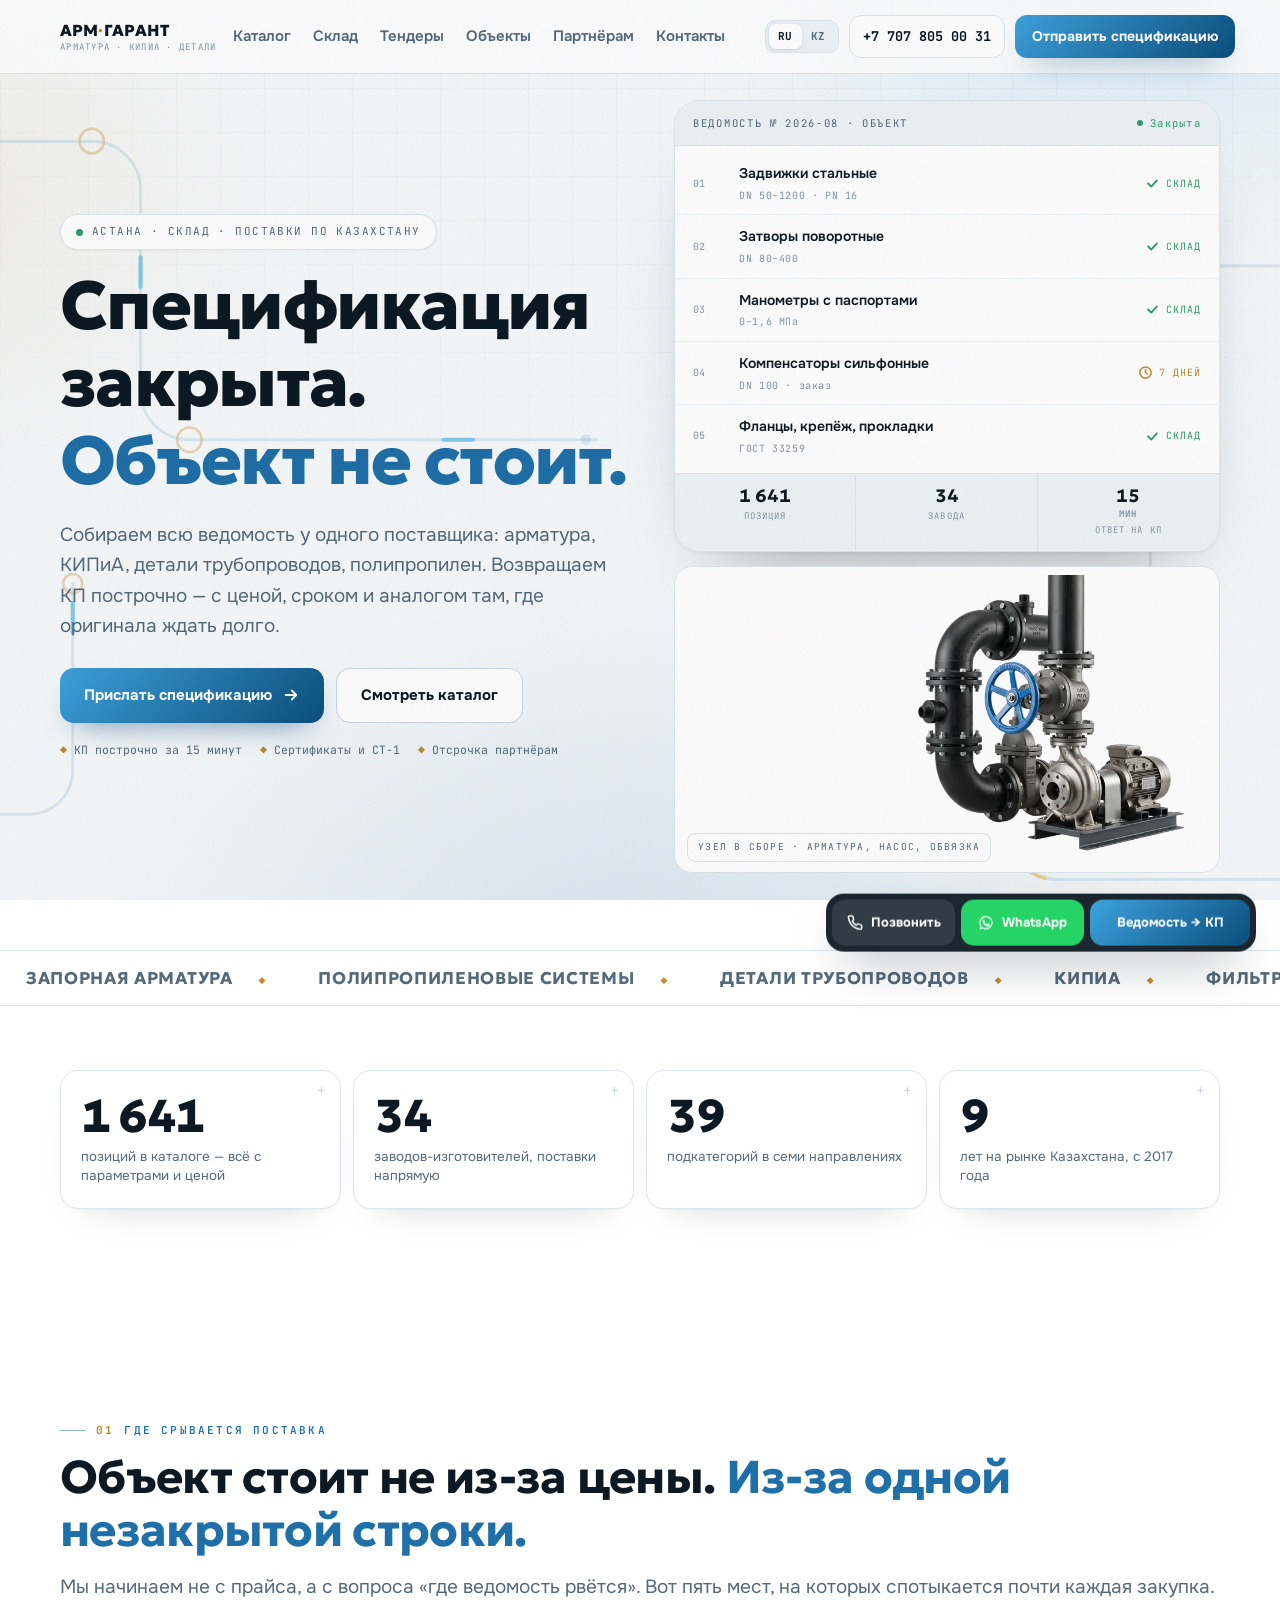
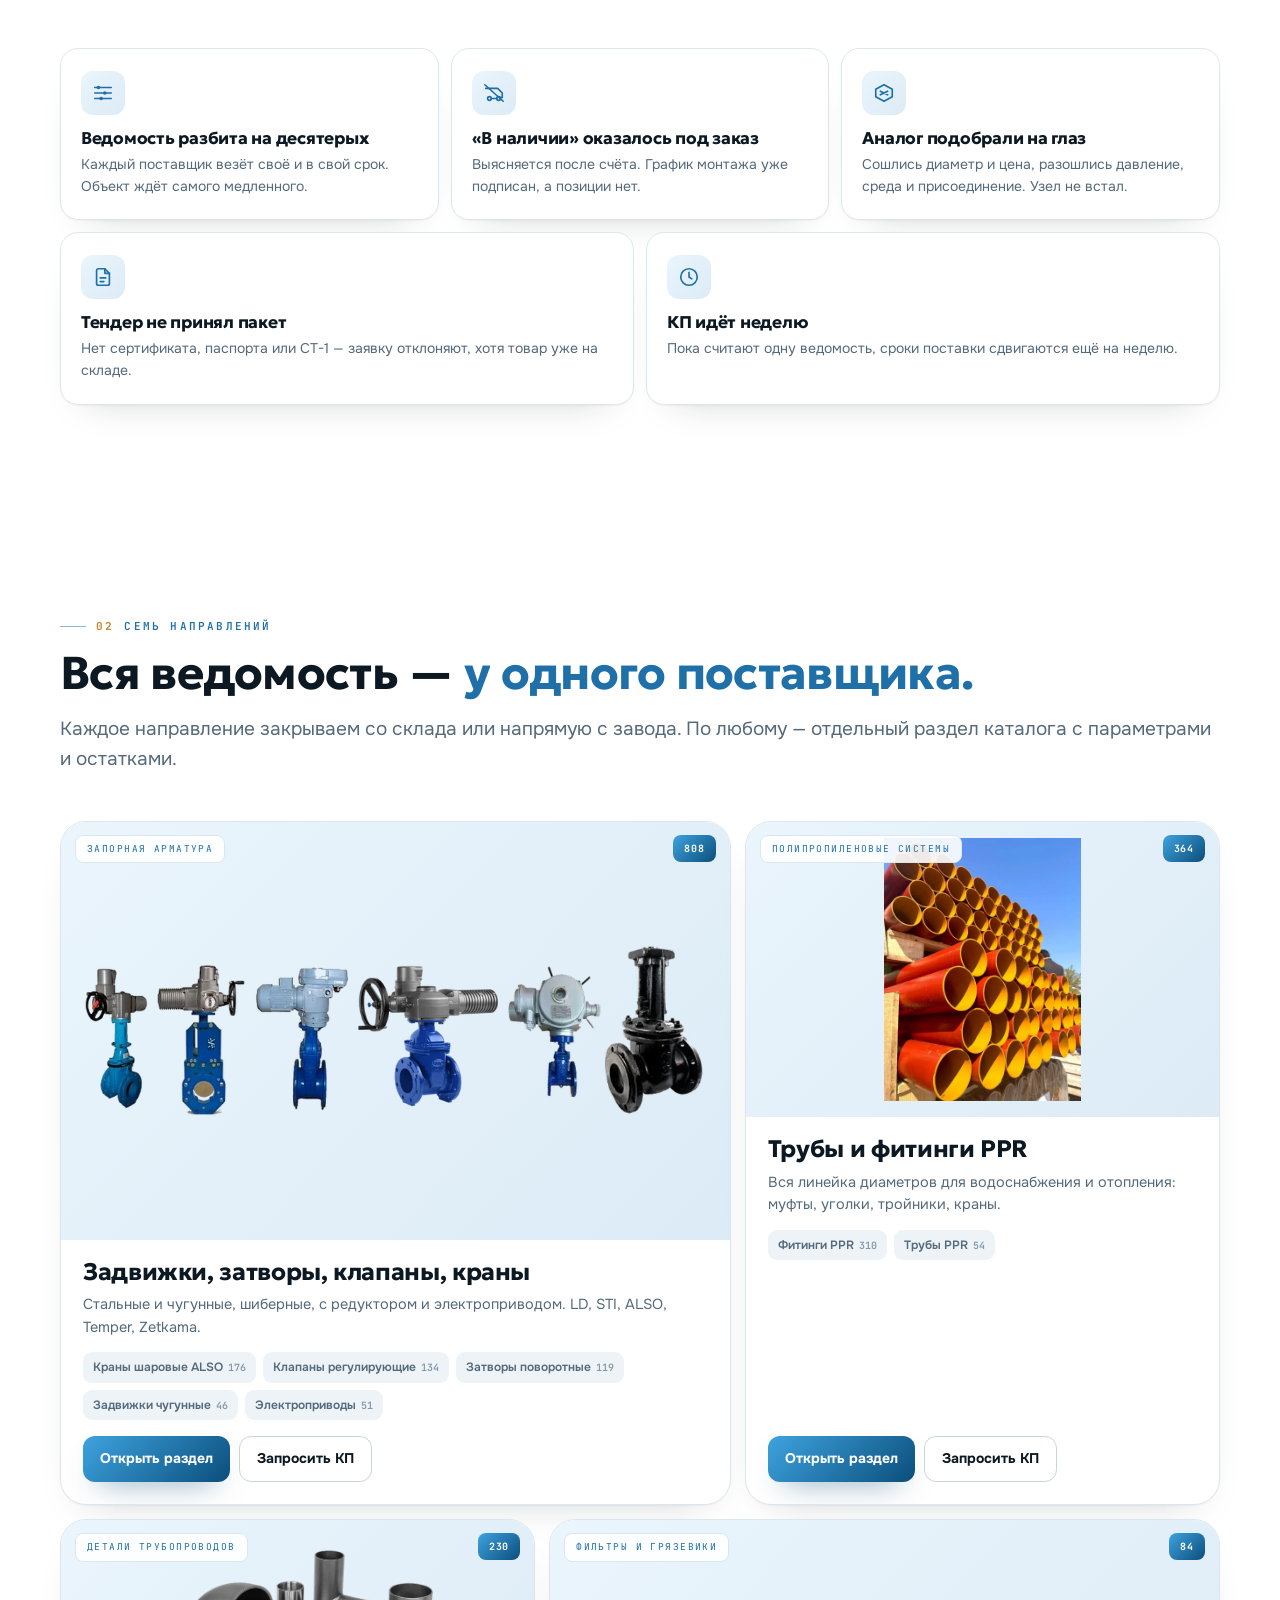
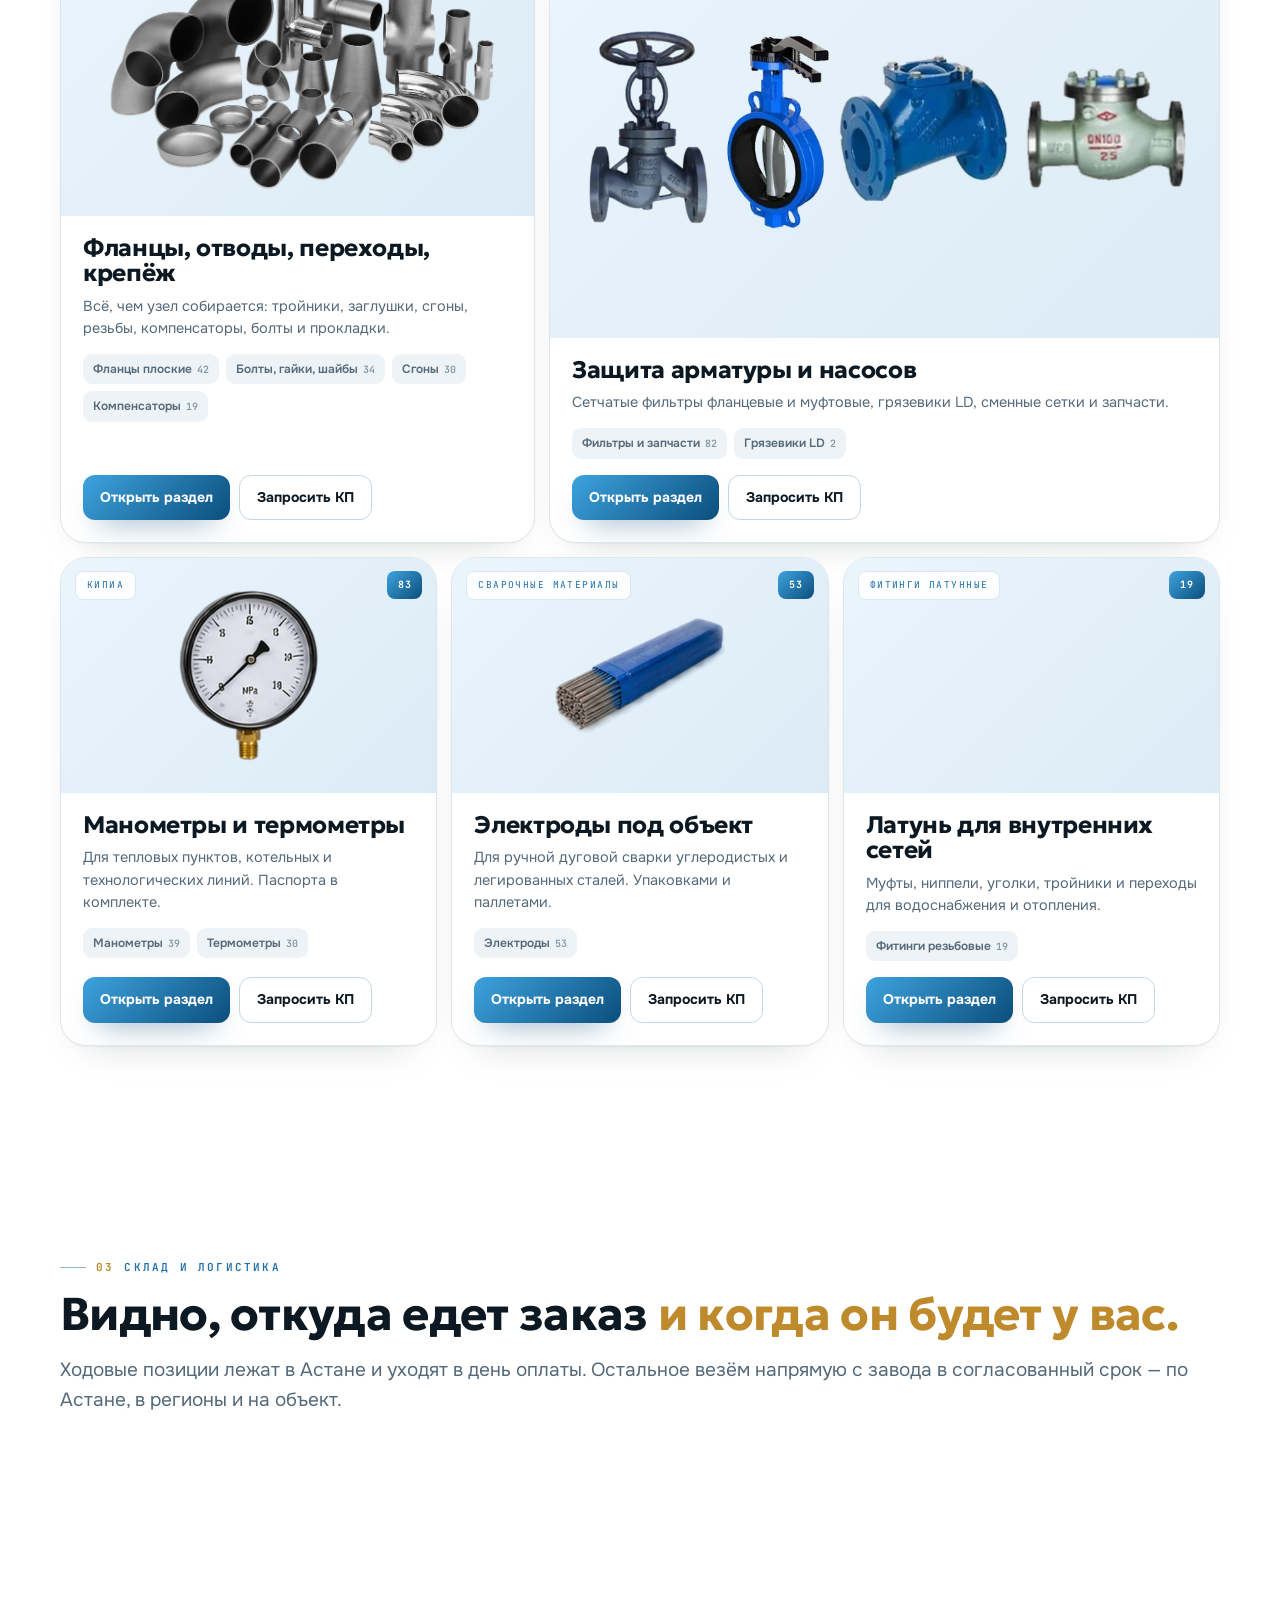
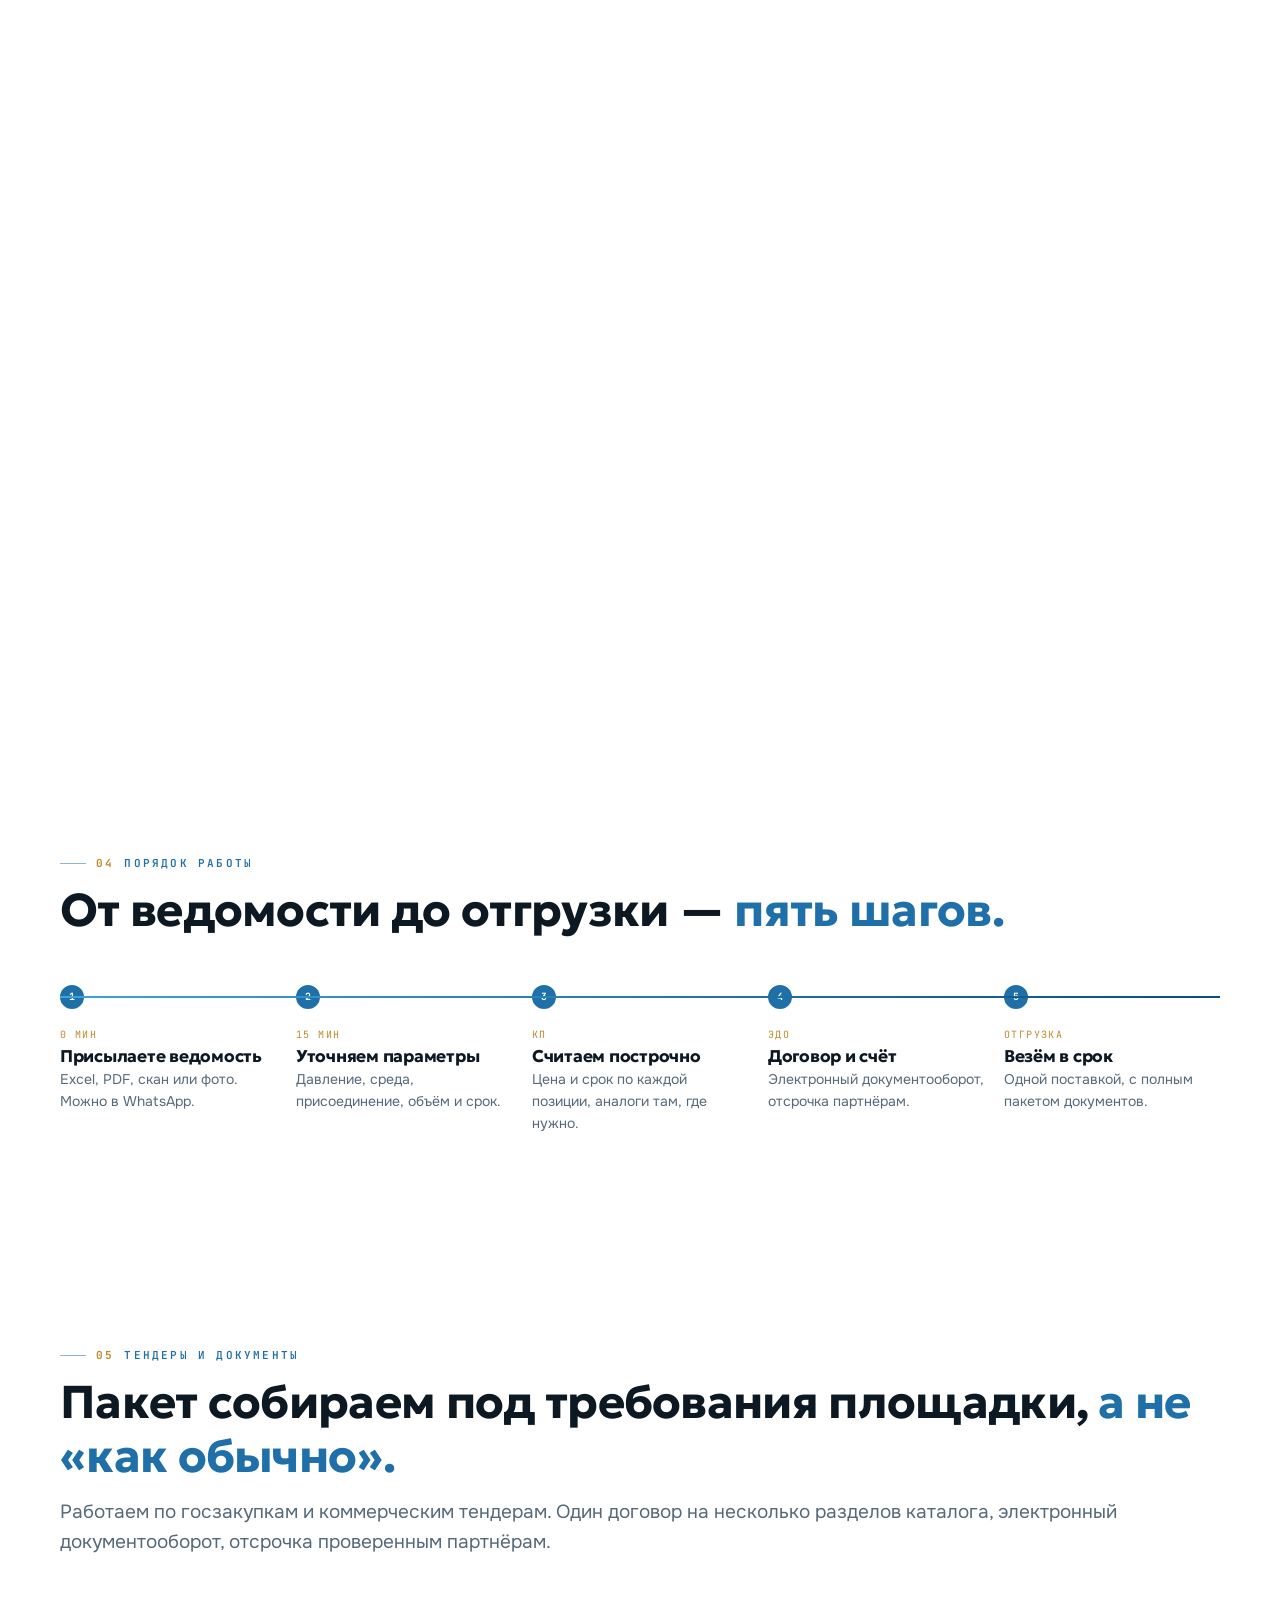
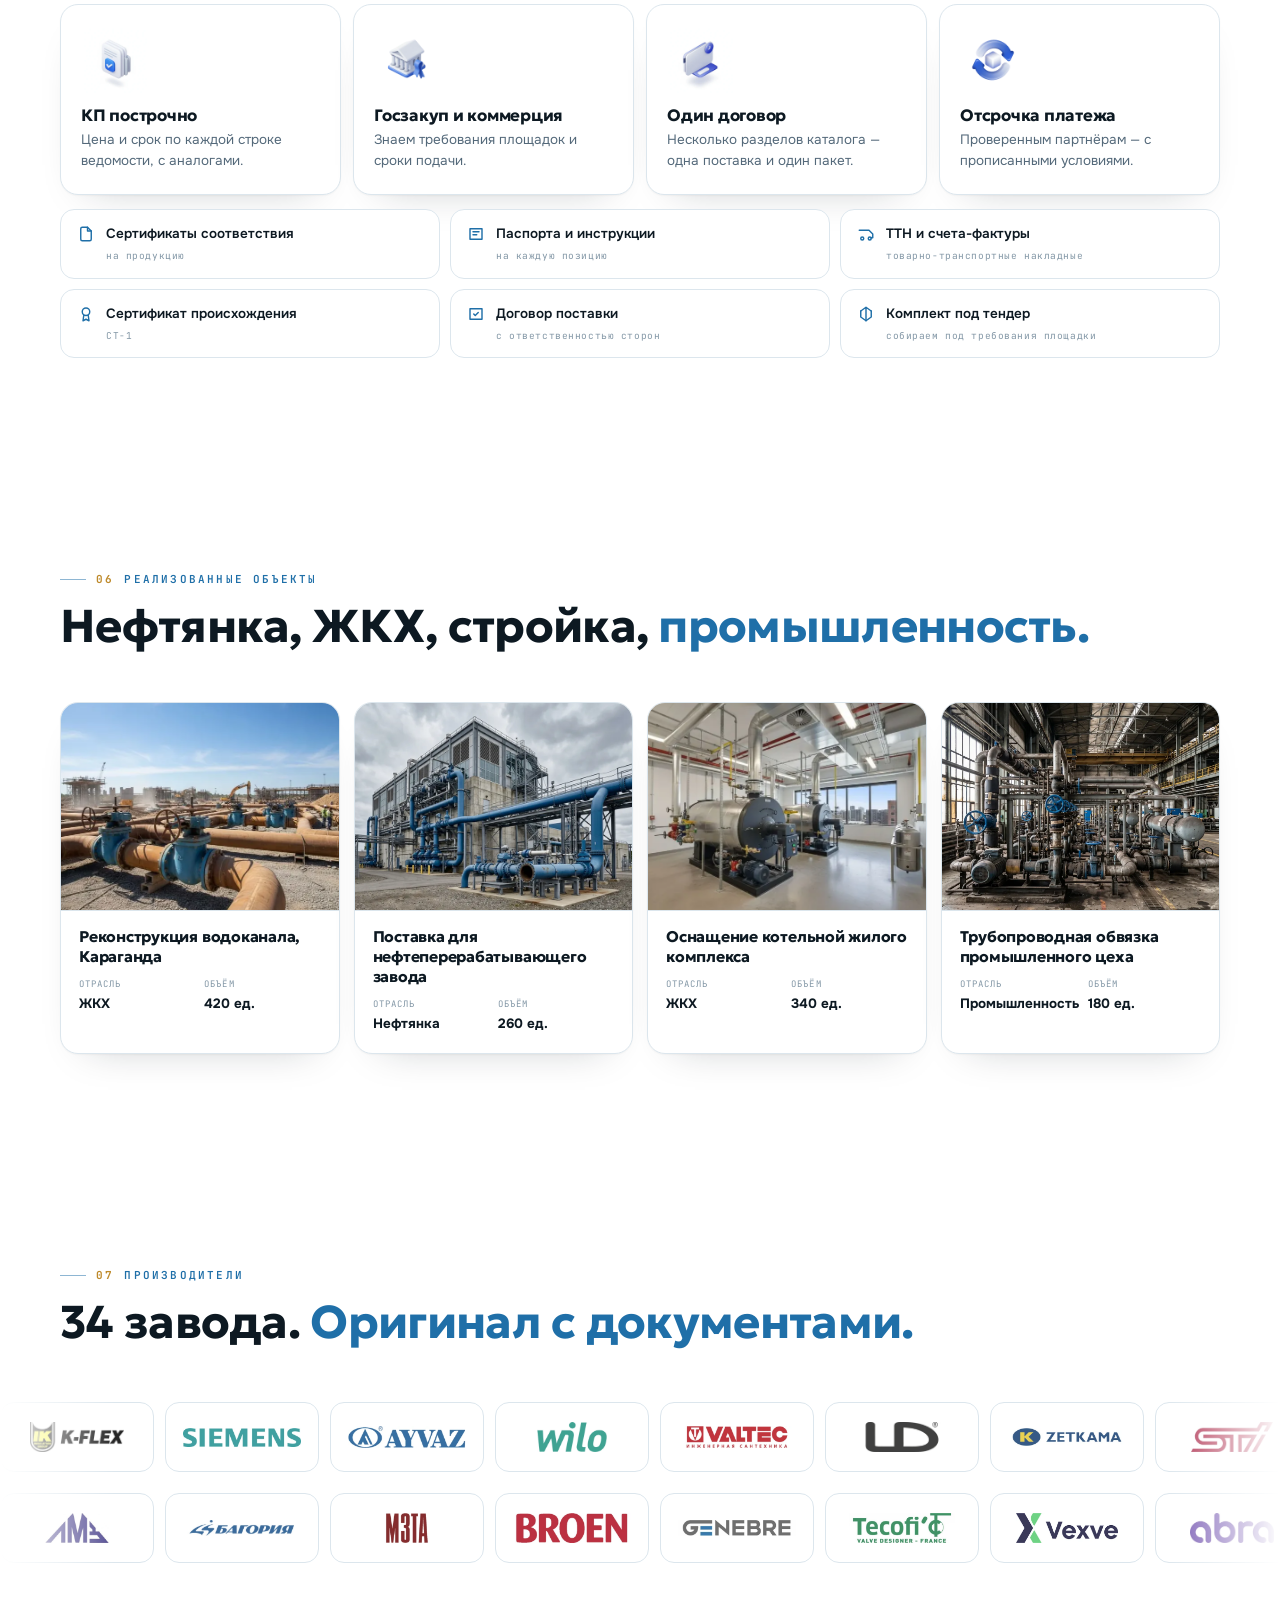
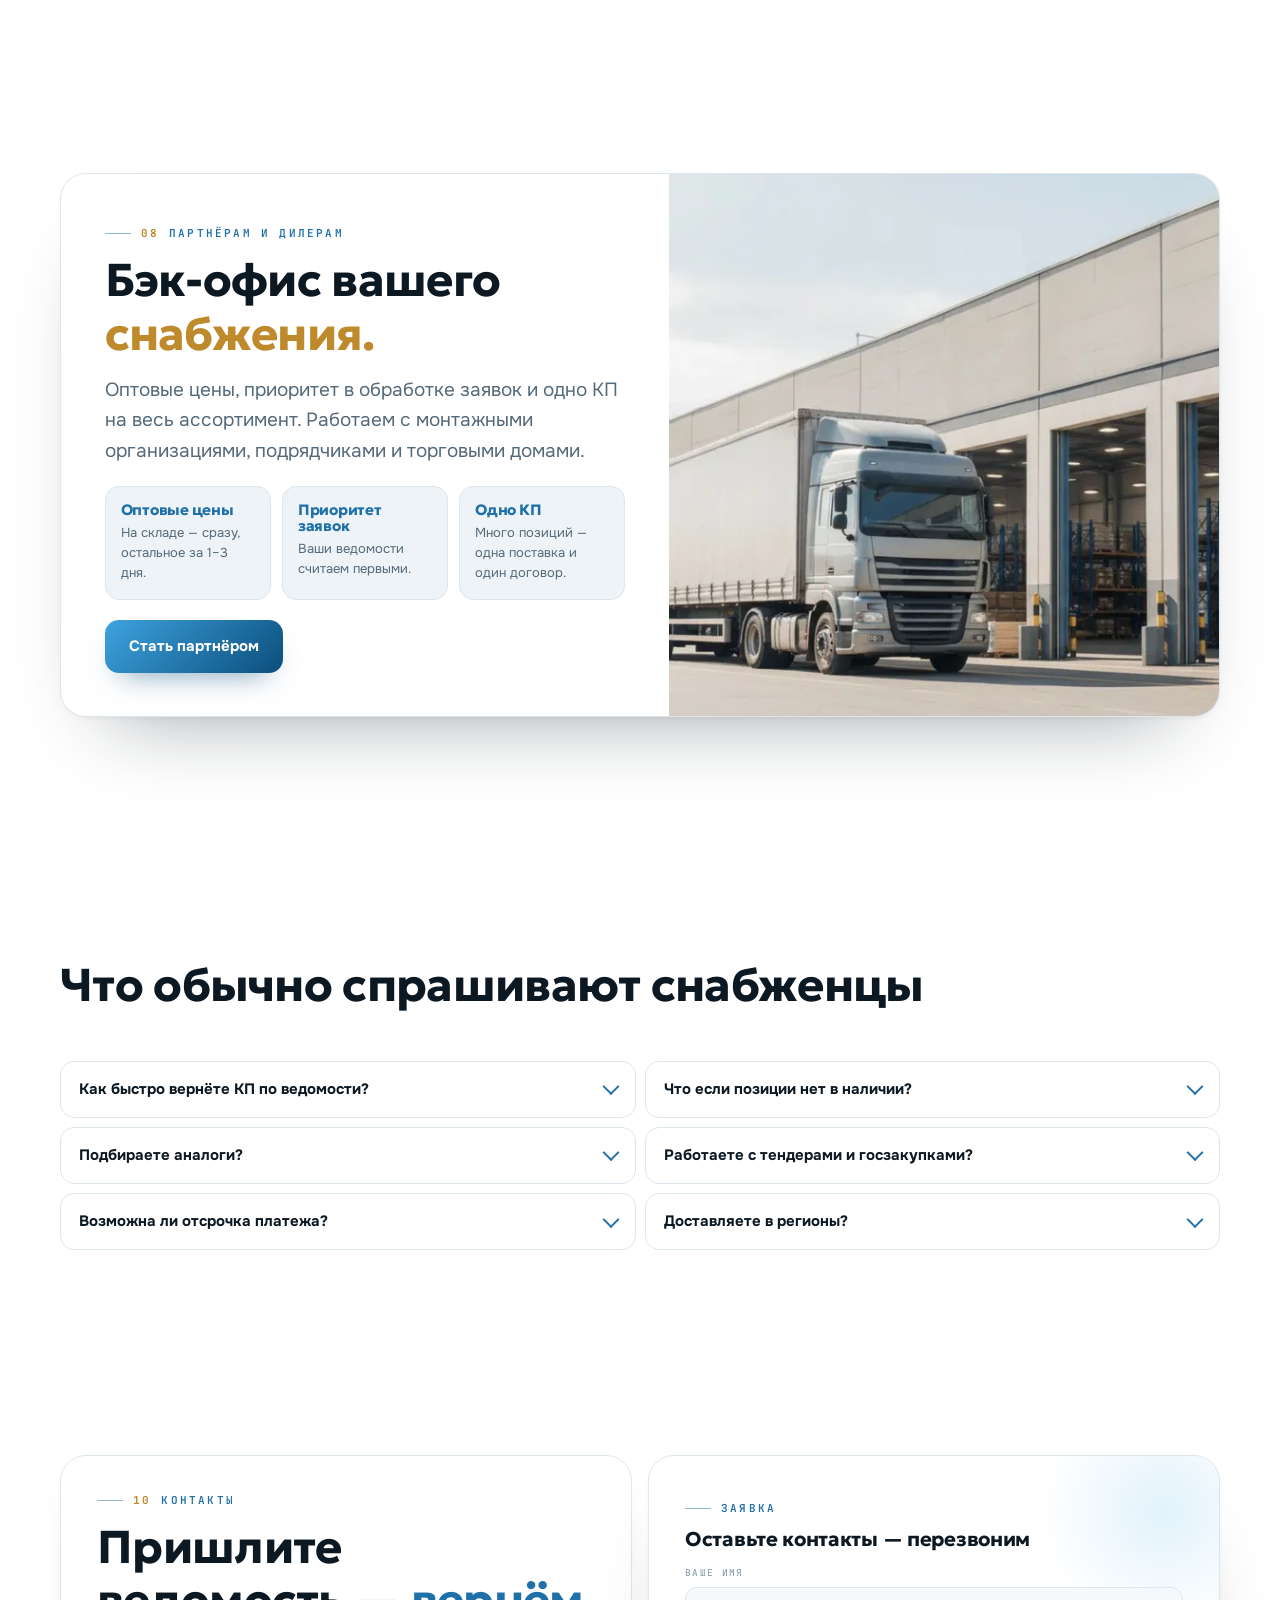
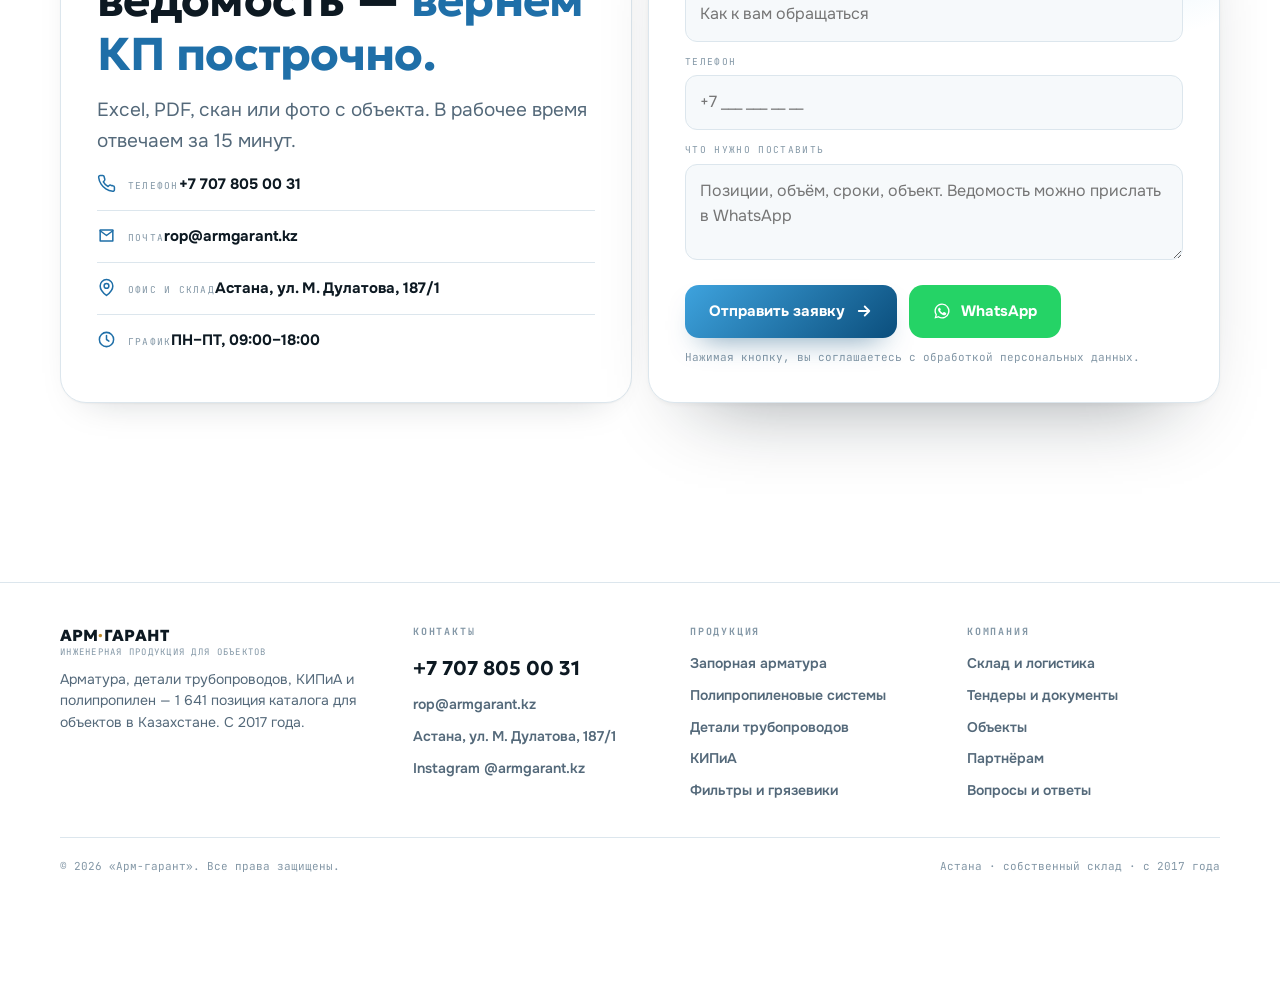
==== commit c26ff804: "Вау-слой: занавес загрузки, схема потока в фоне, оживление панели спецификации, курсор-кольцо, подсв" ====
--- a/index.html
+++ b/index.html
@@ -23,7 +23,7 @@
 <link rel="preconnect" href="https://fonts.googleapis.com">
 <link rel="preconnect" href="https://fonts.gstatic.com" crossorigin>
 <link href="https://fonts.googleapis.com/css2?family=Geologica:wght@400;500;700;800&family=Onest:wght@400;500;600;700&family=JetBrains+Mono:wght@400;500;700&display=swap" rel="stylesheet">
-<link rel="stylesheet" href="styles.css?v=20260828-1">
+<link rel="stylesheet" href="styles.css?v=20260828-2">
 <script type="application/ld+json">
 {"@context":"https://schema.org","@type":"LocalBusiness","name":"Арм-гарант","alternateName":"ARM-GARANT",
 "description":"Комплексные поставки трубопроводной арматуры и инженерного оборудования для промышленных, строительных и ЖКХ-объектов.",
@@ -35,6 +35,18 @@
 </script>
 </head>
 <body>
+
+<!-- ЗАНАВЕС ЗАГРУЗКИ -->
+<div class="load" aria-hidden="true">
+  <div class="load-in">
+    <b>АРМ<i>·</i>ГАРАНТ</b>
+    <div class="load-bar"><i></i></div>
+    <span>АСТАНА · 2017</span>
+  </div>
+</div>
+
+<!-- ПОЛОСА ПРОГРЕССА ЧТЕНИЯ -->
+<div class="prog" id="prog" aria-hidden="true"></div>
 
 <!-- ШАПКА -->
 <header class="hdr" id="hdr">
@@ -90,6 +102,26 @@
 
 <!-- ПЕРВЫЙ ЭКРАН -->
 <section class="sec hero" id="top">
+  <svg class="hero-net" viewBox="0 0 1200 700" preserveAspectRatio="xMidYMid slice" aria-hidden="true" focusable="false">
+    <g>
+      <path class="p" d="M-40 104H196a36 36 0 0 1 36 36v148a36 36 0 0 0 36 36h300"/>
+      <path class="p" d="M1240 196H1012a36 36 0 0 0-36 36v196a36 36 0 0 1-36 36H660"/>
+      <path class="p" d="M-40 600H150a32 32 0 0 0 32-32V430"/>
+      <path class="p" d="M1240 648H906a32 32 0 0 1-32-32V520"/>
+      <path class="f" d="M-40 104H196a36 36 0 0 1 36 36v148a36 36 0 0 0 36 36h300"/>
+      <path class="f f2" d="M1240 196H1012a36 36 0 0 0-36 36v196a36 36 0 0 1-36 36H660"/>
+      <path class="f f3" d="M-40 600H150a32 32 0 0 0 32-32V430"/>
+      <path class="f f4" d="M1240 648H906a32 32 0 0 1-32-32V520"/>
+      <circle class="v" cx="196" cy="104" r="9"/>
+      <circle class="v" cx="268" cy="324" r="9"/>
+      <circle class="v" cx="1012" cy="196" r="9"/>
+      <circle class="v" cx="940" cy="464" r="9"/>
+      <circle class="v" cx="182" cy="430" r="7"/>
+      <circle class="vd" cx="560" cy="324" r="4"/>
+      <circle class="vd" cx="660" cy="464" r="4"/>
+      <circle class="vd" cx="874" cy="520" r="4"/>
+    </g>
+  </svg>
   <div class="wrap hero-grid">
     <div>
       <span class="chip"><i></i><span data-i="h.chip">Астана · склад · поставки по Казахстану</span></span>
@@ -109,6 +141,7 @@
 
     <div class="rv d1">
       <div class="panel">
+        <span class="panel-scan" aria-hidden="true"></span>
         <div class="panel-top">
           <span class="t" data-i="p.t">Ведомость № 2026-08 · объект</span>
           <span class="st"><i></i><span data-i="p.st">Закрыта</span></span>
@@ -121,9 +154,9 @@
           <div class="prow"><span class="n">05</span><span class="nm"><span data-i="p.r5">Фланцы, крепёж, прокладки</span><small>ГОСТ 33259</small></span><span class="ok"><svg viewBox="0 0 24 24" fill="none" stroke="currentColor" stroke-width="3" stroke-linecap="round" stroke-linejoin="round"><path d="M5 12l5 5 9-10"/></svg><span data-i="p.ok">склад</span></span></div>
         </div>
         <div class="panel-foot">
-          <div><b>1 641</b><span data-i="p.f1">позиция</span></div>
-          <div><b>34</b><span data-i="p.f2">завода</span></div>
-          <div><b>15 <span data-i="p.min">мин</span></b><span data-i="p.f3">ответ на КП</span></div>
+          <div><b><span data-count="1641">0</span></b><span data-i="p.f1">позиция</span></div>
+          <div><b><span data-count="34">0</span></b><span data-i="p.f2">завода</span></div>
+          <div><b><span data-count="15">0</span> <span data-i="p.min">мин</span></b><span data-i="p.f3">ответ на КП</span></div>
         </div>
       </div>
       <figure class="hero-shot">
@@ -543,6 +576,11 @@
   <a class="d3" href="#zayavka" data-i="dk.kp">Ведомость → КП</a>
 </div>
 
-<script src="script.js?v=20260828-1"></script>
+<!-- НАВЕРХ -->
+<button class="totop" id="totop" data-i-aria="a.top" aria-label="Наверх">
+  <svg viewBox="0 0 24 24" fill="none" stroke="currentColor" stroke-width="2.4" stroke-linecap="round" stroke-linejoin="round"><path d="M12 19V5M5 12l7-7 7 7"/></svg>
+</button>
+
+<script src="script.js?v=20260828-2"></script>
 </body>
 </html>
--- a/styles.css
+++ b/styles.css
@@ -472,3 +472,153 @@
   .grain{display:none}
   html{scroll-behavior:auto}
 }
+
+/* ============================================================
+   ВАУ-СЛОЙ (28.08.2026) — занавес, курсор, схема потока,
+   оживление панели, подсветка карточек, каскад слов, прогресс.
+   Все начальные «спрятанные» состояния под .js — этот класс
+   ставится только при отсутствии prefers-reduced-motion.
+   ============================================================ */
+
+/* ---------- занавес загрузки (чистый CSS, без JS) ---------- */
+.load{position:fixed;inset:0;z-index:120;display:grid;place-items:center;background:var(--bg);
+  animation:loadOut .8s cubic-bezier(.7,0,.2,1) 1.05s forwards}
+.load::before{content:"";position:absolute;inset:0;
+  background:radial-gradient(620px 440px at 50% 42%,rgba(92,184,234,.24),transparent 66%)}
+@keyframes loadOut{to{transform:translateY(-101%);visibility:hidden}}
+.load-in{position:relative;text-align:center;animation:loadIn .7s cubic-bezier(.2,.8,.2,1) both}
+@keyframes loadIn{from{opacity:0;transform:translateY(14px)}}
+.load-in b{display:block;font-family:var(--f-d);font-weight:800;font-size:clamp(22px,3.4vw,32px);
+  letter-spacing:.01em}
+.load-in b i{font-style:normal;color:var(--brass)}
+.load-bar{width:min(230px,58vw);height:2px;background:var(--line-2);margin:20px auto 14px;
+  border-radius:2px;overflow:hidden}
+.load-bar i{display:block;height:100%;width:0;background:var(--grad);
+  animation:loadFill 1.05s cubic-bezier(.35,.7,.3,1) forwards}
+@keyframes loadFill{to{width:100%}}
+.load-in span{font-family:var(--f-m);font-size:10px;letter-spacing:.24em;color:var(--ink-3)}
+
+/* ---------- полоса прогресса чтения ---------- */
+.prog{position:fixed;top:0;left:0;z-index:85;height:3px;width:0;pointer-events:none;
+  background:linear-gradient(90deg,var(--steel-2),var(--sky) 58%,var(--brass));
+  box-shadow:0 0 14px rgba(92,184,234,.65);border-radius:0 3px 3px 0;transition:width .12s linear}
+
+/* ---------- схема потока в фоне первого экрана ---------- */
+.hero-net{position:absolute;inset:0;width:100%;height:100%;z-index:0;pointer-events:none;opacity:.75}
+.hero-net .p{fill:none;stroke:rgba(31,111,168,.17);stroke-width:2.2;stroke-linecap:round;stroke-linejoin:round}
+.hero-net .f{fill:none;stroke:var(--sky);stroke-width:3;stroke-linecap:round;stroke-linejoin:round;
+  stroke-dasharray:22 320;stroke-dashoffset:0;animation:flow 11s linear infinite}
+.hero-net .f2{animation-duration:14s;animation-delay:-4s;stroke:var(--brass-hi)}
+.hero-net .f3{animation-duration:9s;animation-delay:-2s}
+.hero-net .f4{animation-duration:13s;animation-delay:-7s;stroke:var(--brass-hi)}
+@keyframes flow{to{stroke-dashoffset:-1710}}
+.hero-net .v{fill:none;stroke:rgba(190,138,43,.42);stroke-width:2}
+.hero-net .vd{fill:rgba(31,111,168,.16)}
+@media(max-width:820px){.hero-net{opacity:.5}}
+
+/* ---------- оживление панели спецификации ---------- */
+.panel{transform-style:preserve-3d;transition:transform .5s cubic-bezier(.2,.8,.2,1)}
+.panel.tilting{transition:transform .12s linear}
+.prow{transition:background .25s}
+.prow:hover{background:var(--bg-2)}
+.panel-scan{position:absolute;left:0;right:0;top:0;height:150px;pointer-events:none;z-index:3;
+  background:linear-gradient(180deg,transparent,rgba(92,184,234,.30),transparent);opacity:0}
+.panel.live .panel-scan{animation:scan 2s cubic-bezier(.45,0,.25,1) .15s}
+@keyframes scan{0%{transform:translateY(-160px);opacity:0}14%{opacity:1}86%{opacity:1}
+  100%{transform:translateY(640px);opacity:0}}
+.js .panel .prow{opacity:0;transform:translateX(-12px)}
+.js .panel.live .prow{animation:rowIn .55s cubic-bezier(.2,.8,.2,1) forwards}
+.js .panel.live .prow:nth-child(1){animation-delay:.20s}
+.js .panel.live .prow:nth-child(2){animation-delay:.33s}
+.js .panel.live .prow:nth-child(3){animation-delay:.46s}
+.js .panel.live .prow:nth-child(4){animation-delay:.59s}
+.js .panel.live .prow:nth-child(5){animation-delay:.72s}
+@keyframes rowIn{to{opacity:1;transform:none}}
+.js .panel .prow .ok svg{stroke-dasharray:34;stroke-dashoffset:34}
+.js .panel .prow.wait .ok svg{stroke-dasharray:80;stroke-dashoffset:80}
+.js .panel.live .prow .ok svg{animation:draw .6s ease forwards}
+.js .panel.live .prow:nth-child(1) .ok svg{animation-delay:.50s}
+.js .panel.live .prow:nth-child(2) .ok svg{animation-delay:.63s}
+.js .panel.live .prow:nth-child(3) .ok svg{animation-delay:.76s}
+.js .panel.live .prow:nth-child(4) .ok svg{animation-delay:.89s}
+.js .panel.live .prow:nth-child(5) .ok svg{animation-delay:1.02s}
+@keyframes draw{to{stroke-dashoffset:0}}
+.js .panel .panel-top .st{opacity:0;transform:translateX(8px)}
+.js .panel.live .panel-top .st{animation:rowIn .5s cubic-bezier(.2,.8,.2,1) 1.25s forwards}
+.panel.live .panel-top .st i{animation:blip 2.6s ease-out 1.7s infinite}
+@keyframes blip{0%{box-shadow:0 0 0 0 rgba(46,158,107,.55)}70%,100%{box-shadow:0 0 0 10px rgba(46,158,107,0)}}
+.panel-foot b{font-variant-numeric:tabular-nums}
+.panel-foot b>span[data-count]{font:inherit;letter-spacing:inherit;text-transform:none;
+  color:inherit;display:inline;margin:0}
+
+/* ---------- подсветка карточек за курсором ---------- */
+.glow::before{content:"";position:absolute;inset:0;border-radius:inherit;pointer-events:none;z-index:1;
+  opacity:0;transition:opacity .4s;
+  background:radial-gradient(280px circle at var(--gx,50%) var(--gy,50%),rgba(92,184,234,.20),transparent 62%)}
+@media(hover:hover){.glow:hover::before{opacity:1}}
+.cat.glow::before,.obj.glow::before{background:radial-gradient(320px circle at var(--gx,50%) var(--gy,50%),
+  rgba(92,184,234,.16),transparent 60%)}
+
+/* ---------- каскад слов в заголовках секций ---------- */
+.wd{display:inline-block;overflow:hidden;vertical-align:top;padding-bottom:.1em}
+.js .wd>i{display:inline-block;font-style:normal;transform:translateY(104%);
+  transition:transform .85s cubic-bezier(.2,.8,.2,1)}
+.js .rv.in .wd>i{transform:none}
+.js h2.split{opacity:1;transform:none;filter:none;transition:none}
+
+/* ---------- рисуемая засечка у надзаголовка ---------- */
+.mark.rv::before{width:0;transition:width .8s cubic-bezier(.2,.8,.2,1) .12s}
+.mark.rv.in::before{width:26px}
+
+/* ---------- блик на главной кнопке ---------- */
+.btn-p::after{content:"";position:absolute;top:0;left:0;width:42%;height:100%;pointer-events:none;
+  background:linear-gradient(100deg,transparent,rgba(255,255,255,.45),transparent);
+  transform:translateX(-190%) skewX(-14deg);opacity:0}
+.btn-p:hover::after{opacity:1;animation:shine .9s cubic-bezier(.3,.6,.3,1)}
+@keyframes shine{to{transform:translateX(420%) skewX(-14deg)}}
+
+/* ---------- параллакс и раскрытие фотографий ---------- */
+.shot img{transform:scale(1.1) translateY(var(--py,0px));
+  transition:transform .5s cubic-bezier(.2,.8,.2,1)}
+.shot:hover img{transform:scale(1.16) translateY(var(--py,0px))}
+
+/* ---------- плавное раскрытие FAQ ---------- */
+.faq summary{transition:background .25s,color .2s}
+.faq summary:hover{background:var(--bg-2);color:var(--steel)}
+.faq details[open] .a{animation:faqIn .45s cubic-bezier(.2,.8,.2,1)}
+@keyframes faqIn{from{opacity:0;transform:translateY(-9px)}}
+
+/* ---------- кастомный курсор (десктоп) ---------- */
+.cur,.cur-d{position:fixed;top:0;left:0;z-index:110;pointer-events:none;border-radius:50%;opacity:0}
+.cur{width:34px;height:34px;margin:-17px 0 0 -17px;border:1.5px solid rgba(31,111,168,.5);
+  transition:opacity .35s,width .3s,height .3s,margin .3s,background .3s,border-color .3s}
+.cur-d{width:6px;height:6px;margin:-3px 0 0 -3px;background:var(--brass);transition:opacity .35s}
+body.cur-on .cur,body.cur-on .cur-d{opacity:1}
+body.cur-hot .cur{width:62px;height:62px;margin:-31px 0 0 -31px;
+  background:rgba(31,111,168,.09);border-color:var(--steel)}
+
+/* ---------- кнопка «наверх» ---------- */
+.totop{position:fixed;z-index:76;right:12px;bottom:78px;width:46px;height:46px;border-radius:14px;
+  background:rgba(255,255,255,.94);backdrop-filter:blur(8px);-webkit-backdrop-filter:blur(8px);
+  border:1px solid var(--line-2);box-shadow:var(--shadow-l);display:grid;place-items:center;
+  color:var(--steel);opacity:0;transform:translateY(16px) scale(.92);pointer-events:none;
+  transition:opacity .4s,transform .45s cubic-bezier(.2,.8,.2,1),border-color .25s,color .25s}
+.totop.show{opacity:1;transform:none;pointer-events:auto}
+.totop:hover{border-color:var(--steel);color:var(--steel-2);transform:translateY(-3px)}
+.totop svg{width:19px;height:19px}
+@media(min-width:1120px){.totop{right:24px;bottom:92px}}
+
+/* ---------- кроссфейд при смене языка ---------- */
+main,.foot{transition:opacity .2s ease}
+body.lang-swap main,body.lang-swap .foot{opacity:.28}
+
+@media(prefers-reduced-motion:reduce){
+  .load{display:none}
+  .hero h1 .w span{transform:none}   /* иначе заголовок остаётся за overflow:hidden */
+  .cur,.cur-d,.hero-net .f{display:none}
+  .wd>i{transform:none}
+  .panel .prow,.panel .panel-top .st{opacity:1;transform:none}
+  .panel .prow .ok svg{stroke-dashoffset:0}
+  .shot img{transform:scale(1.06)}
+  main,.foot{opacity:1}
+}
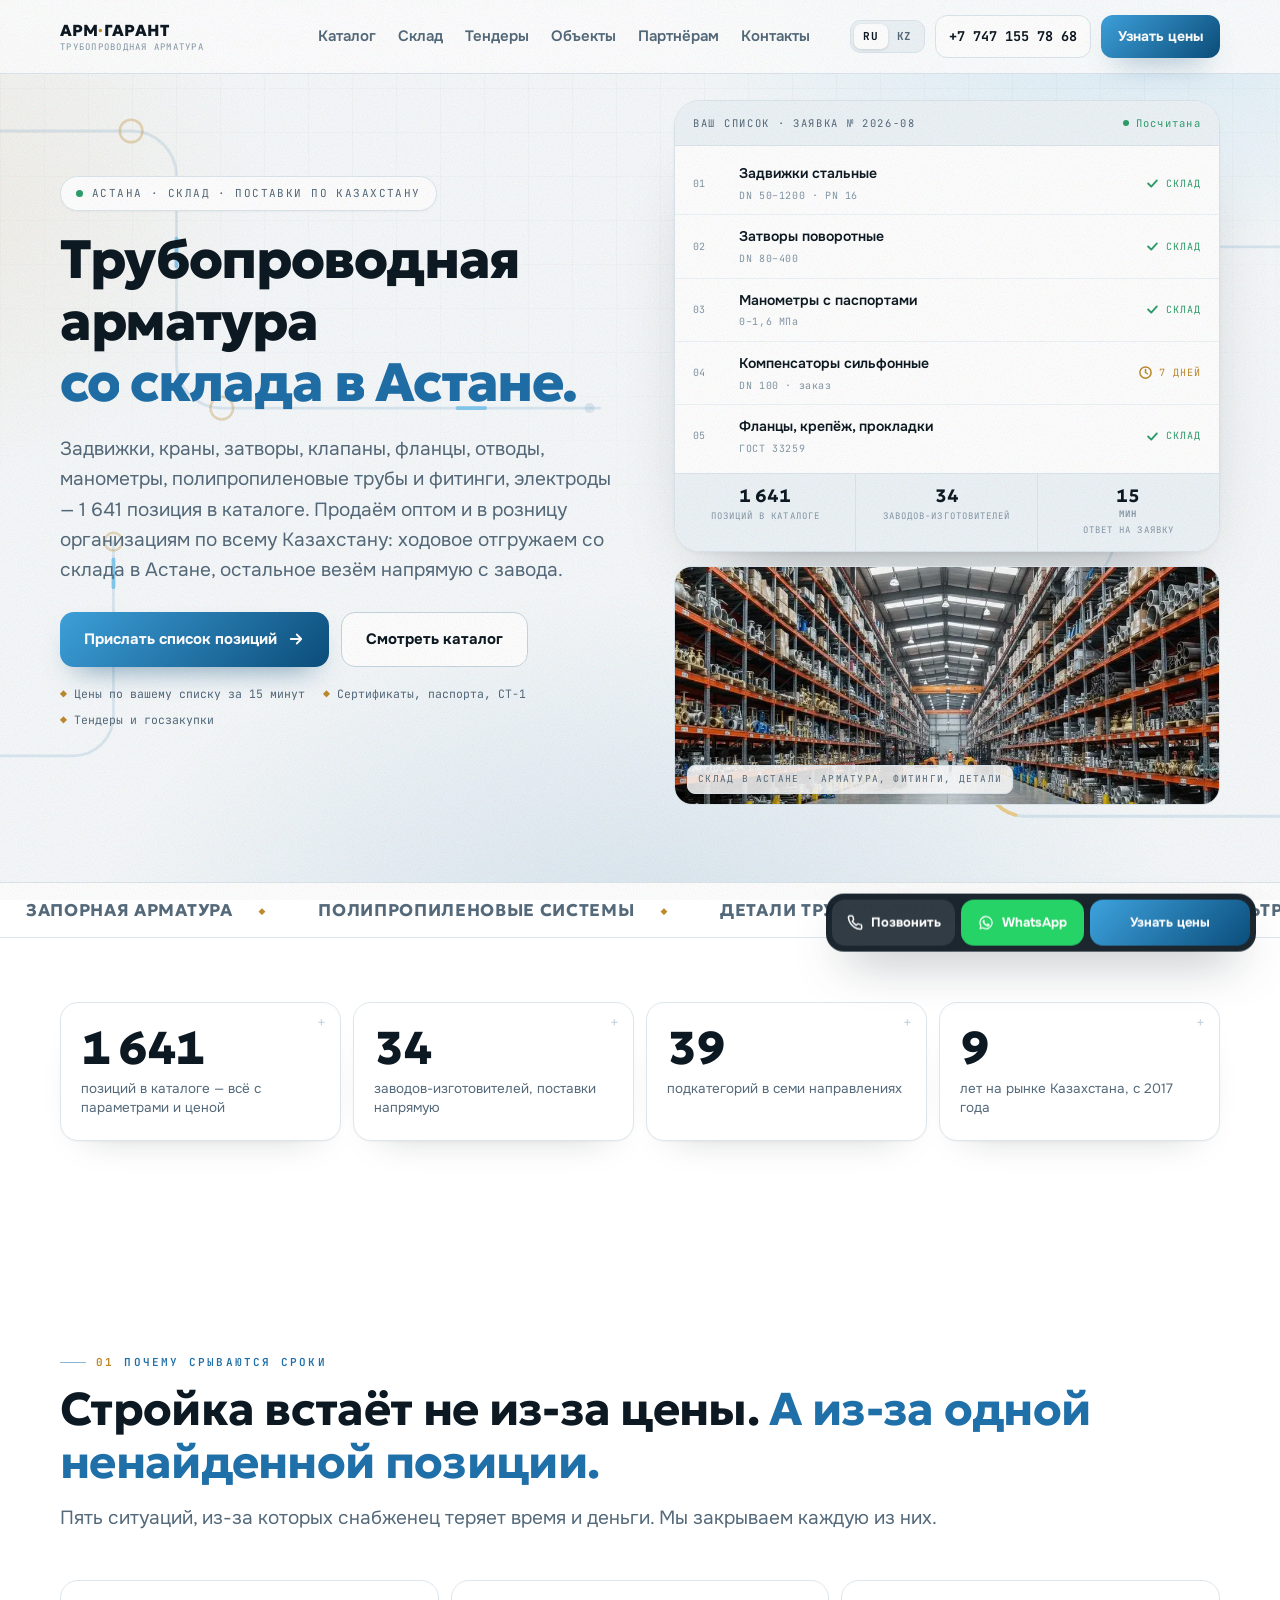
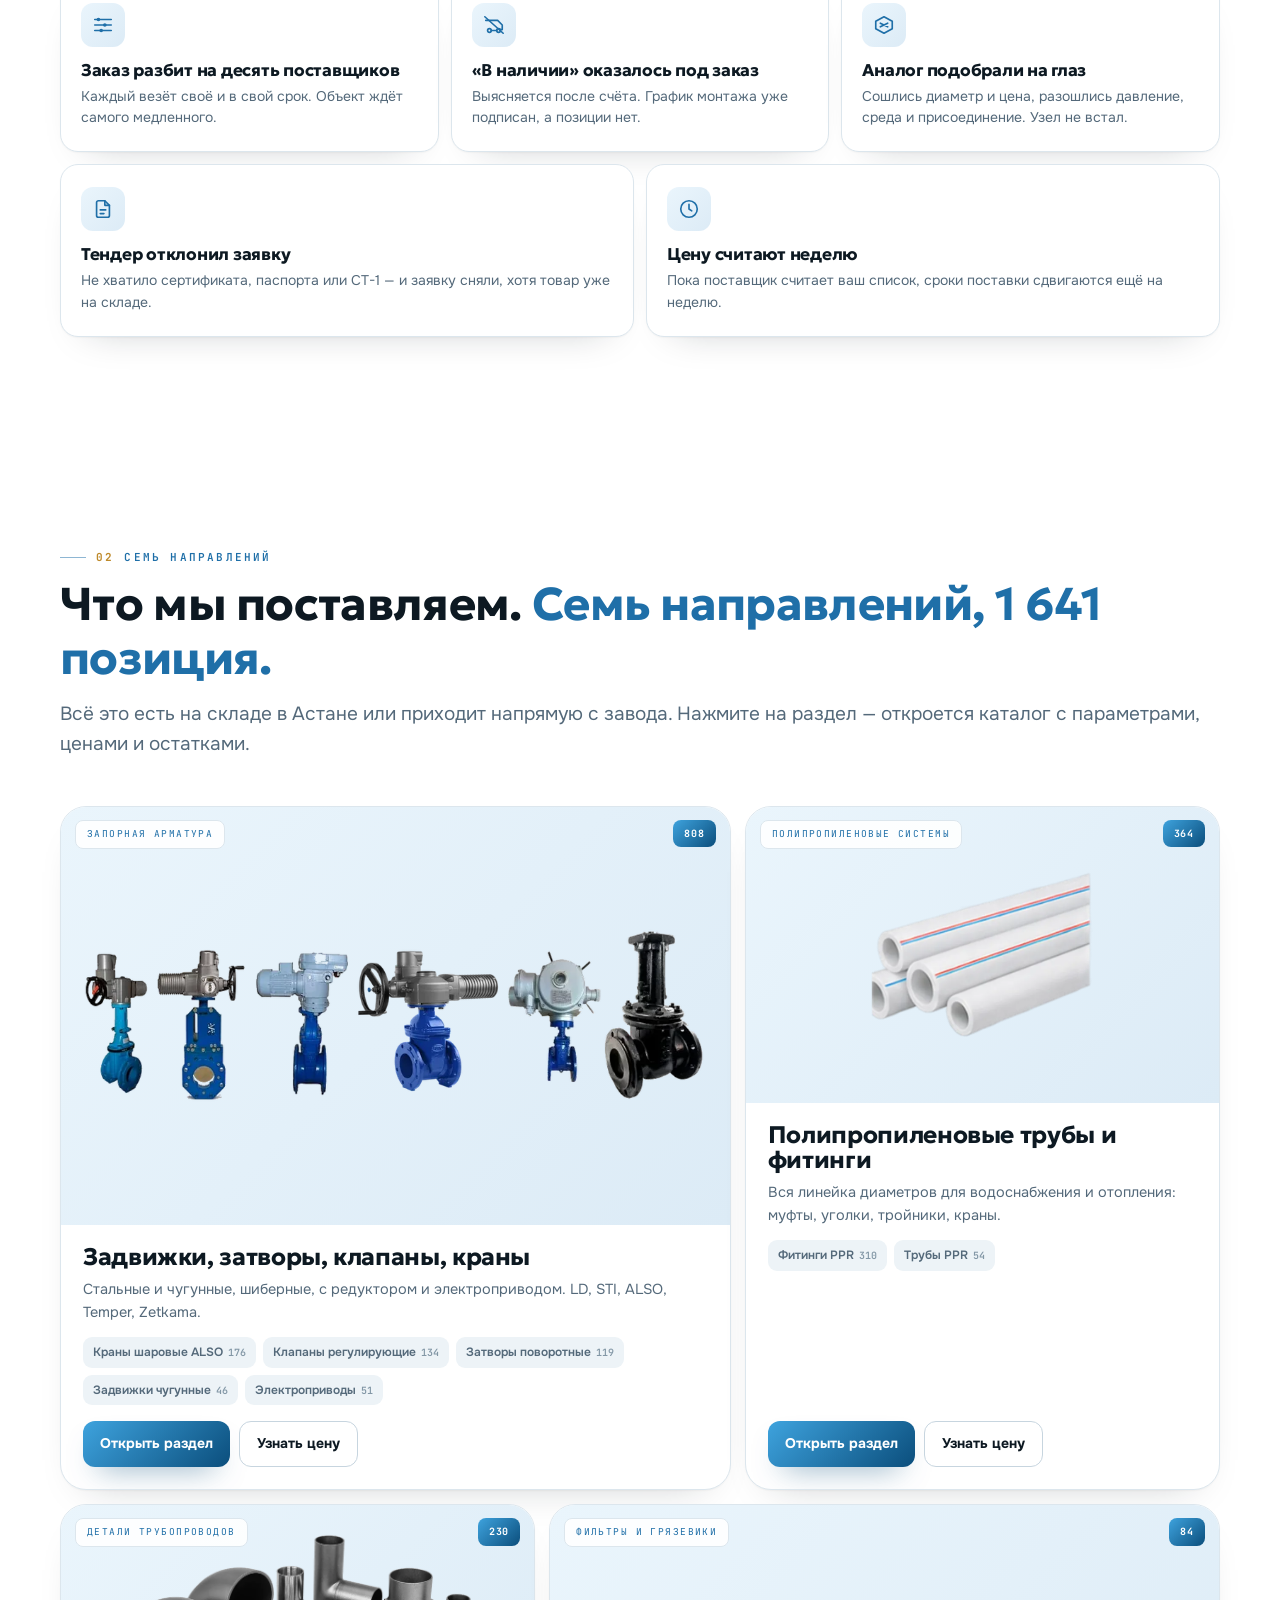
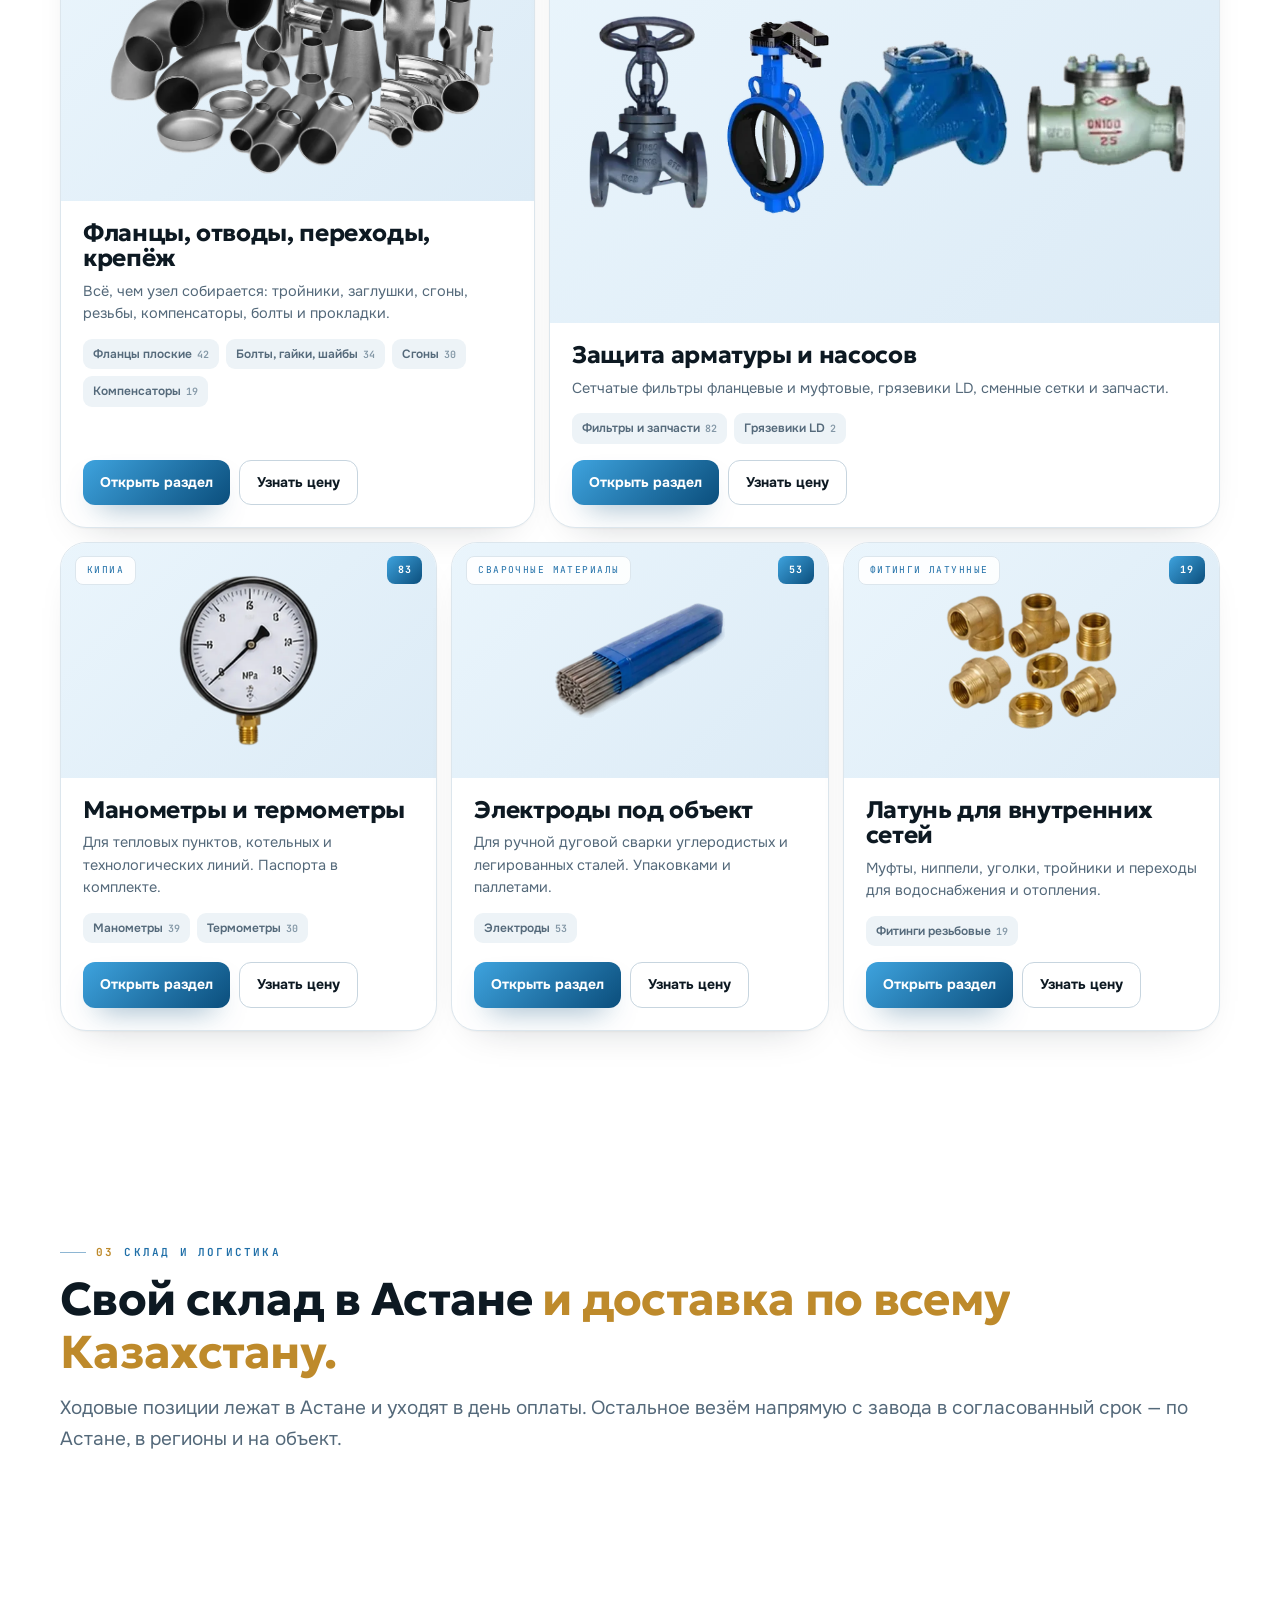
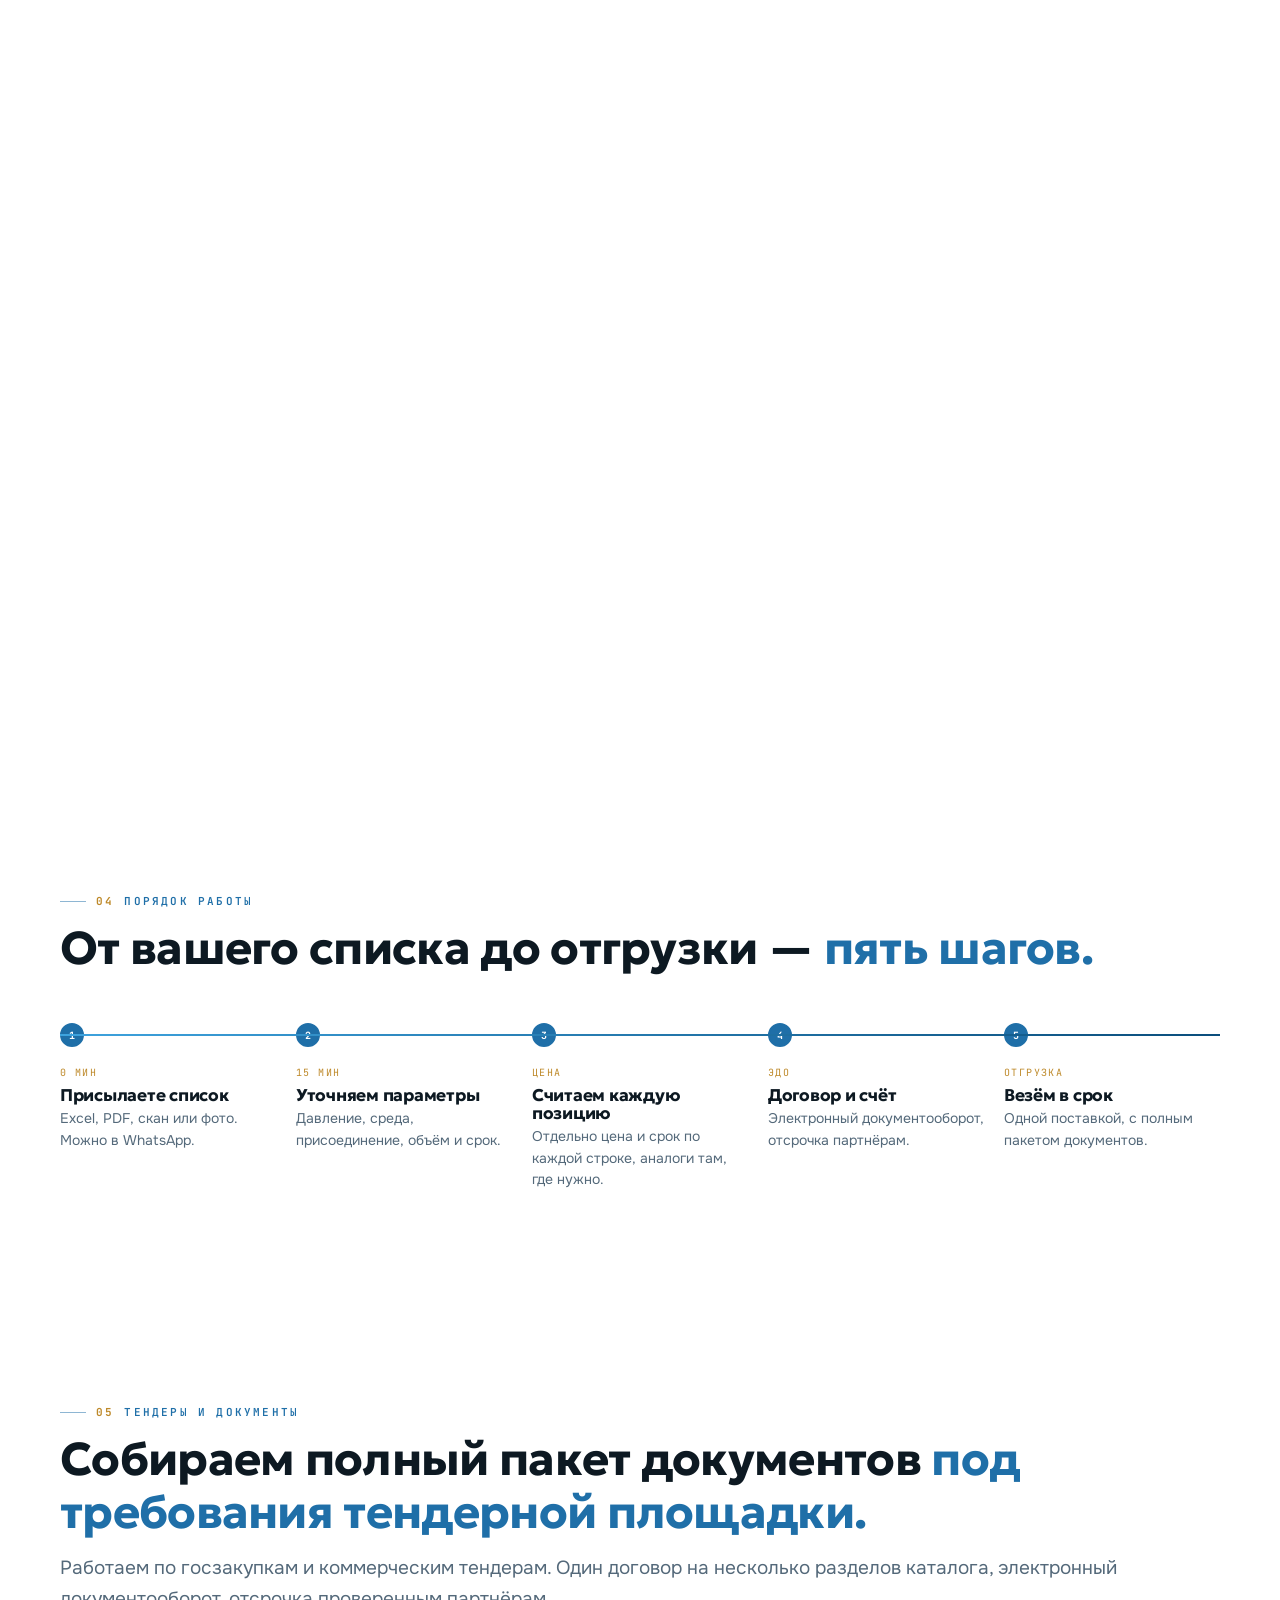
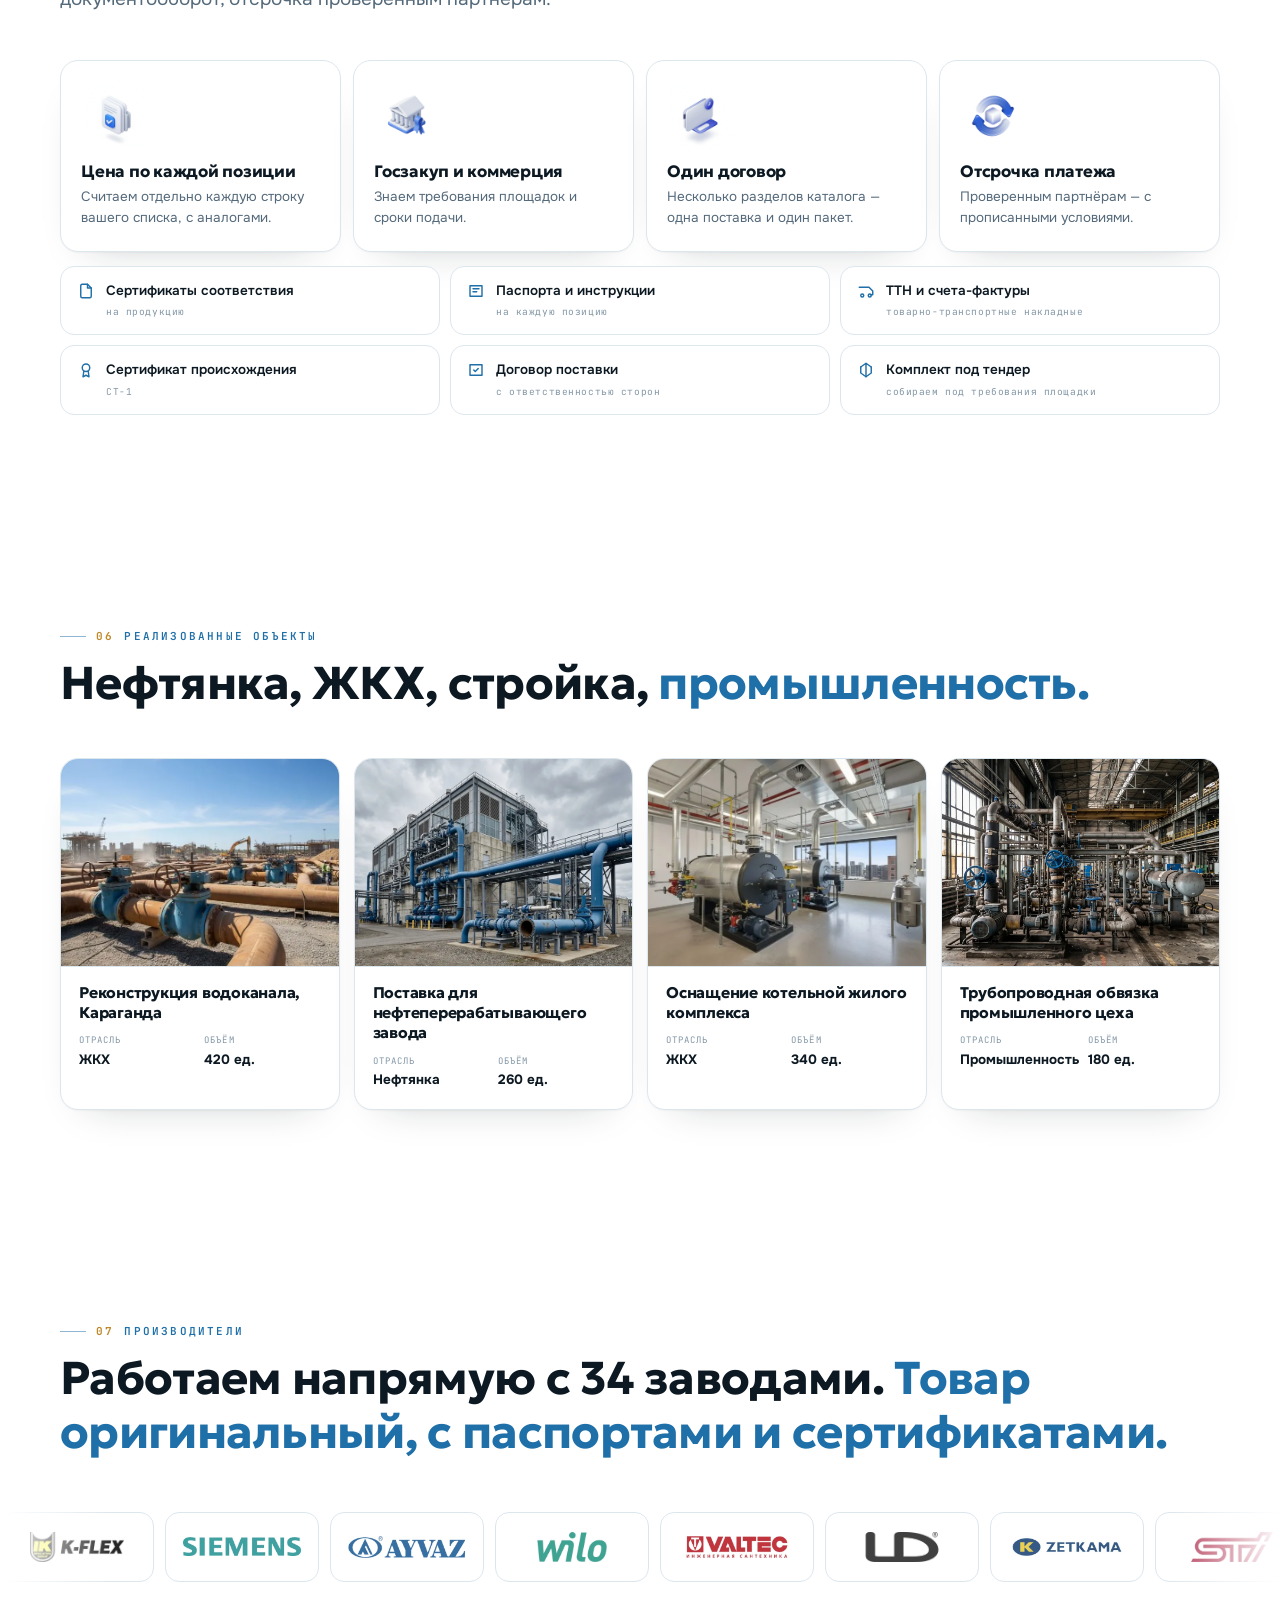
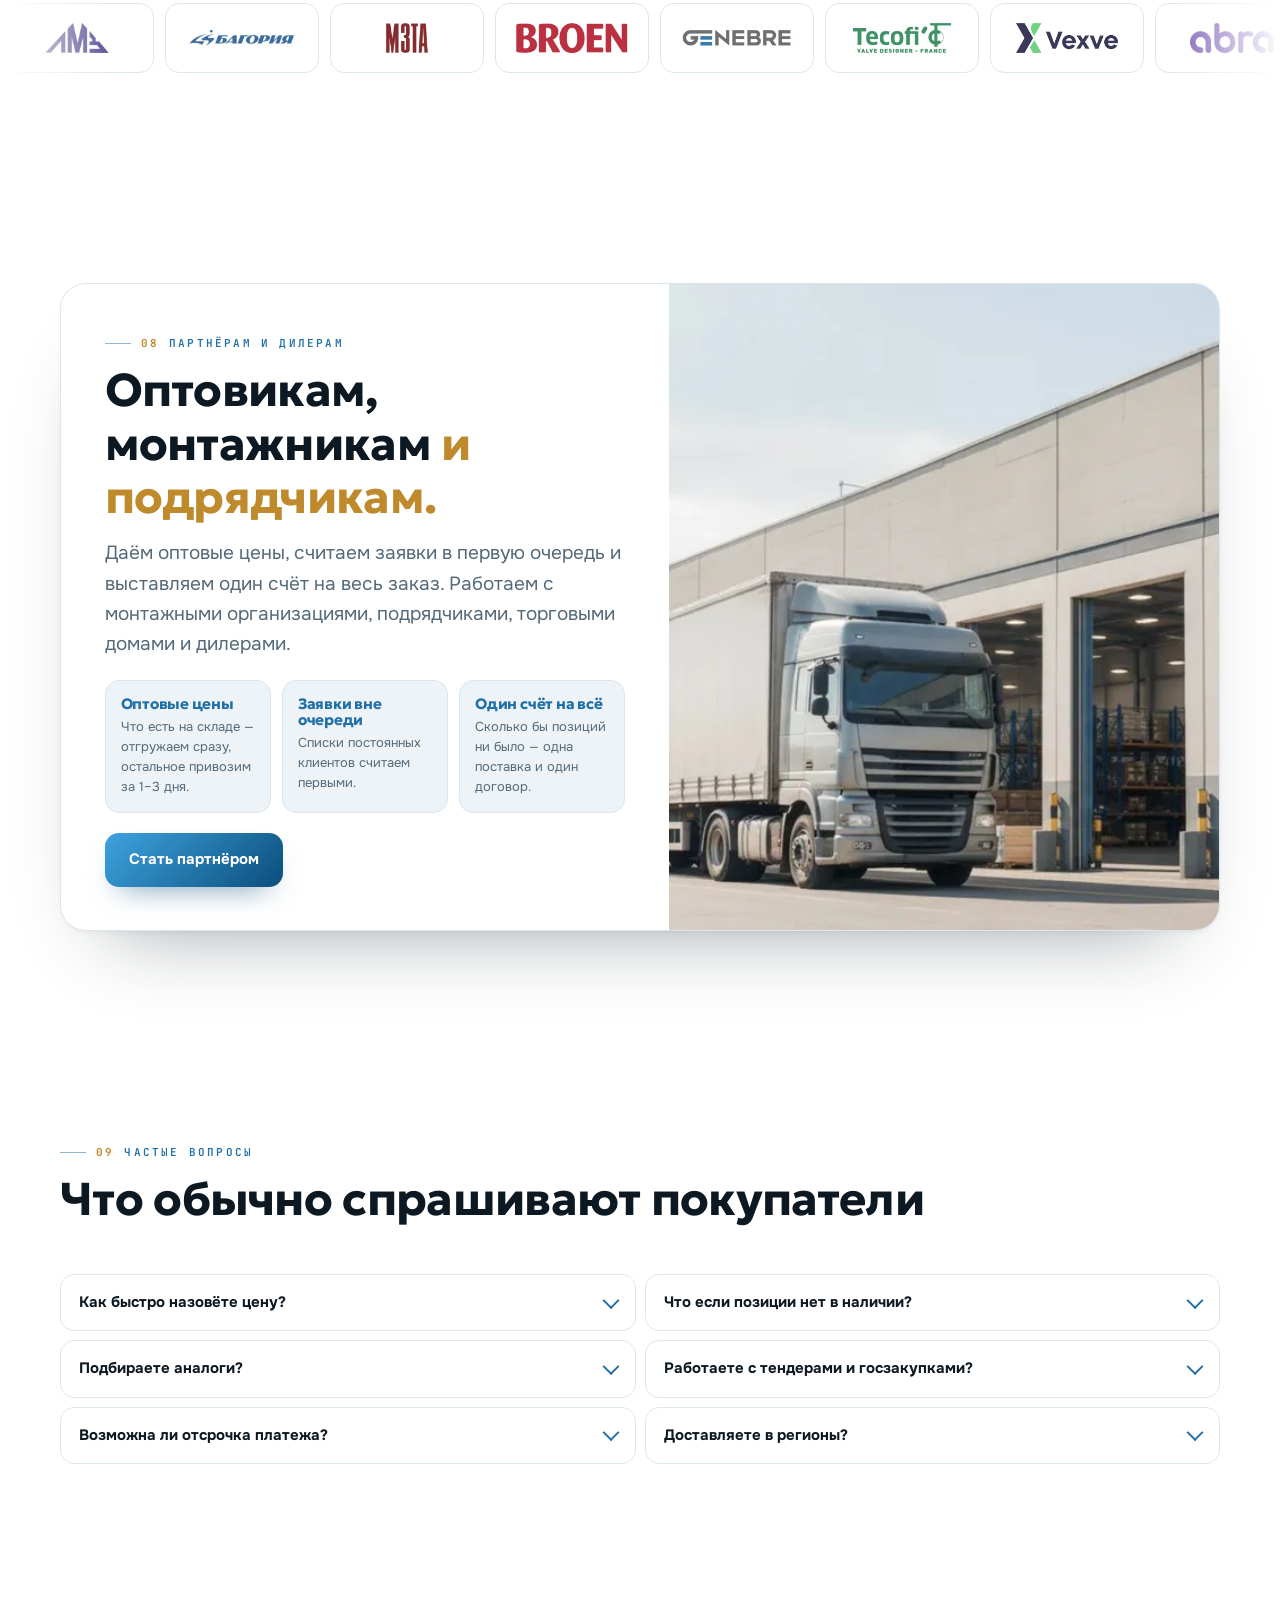
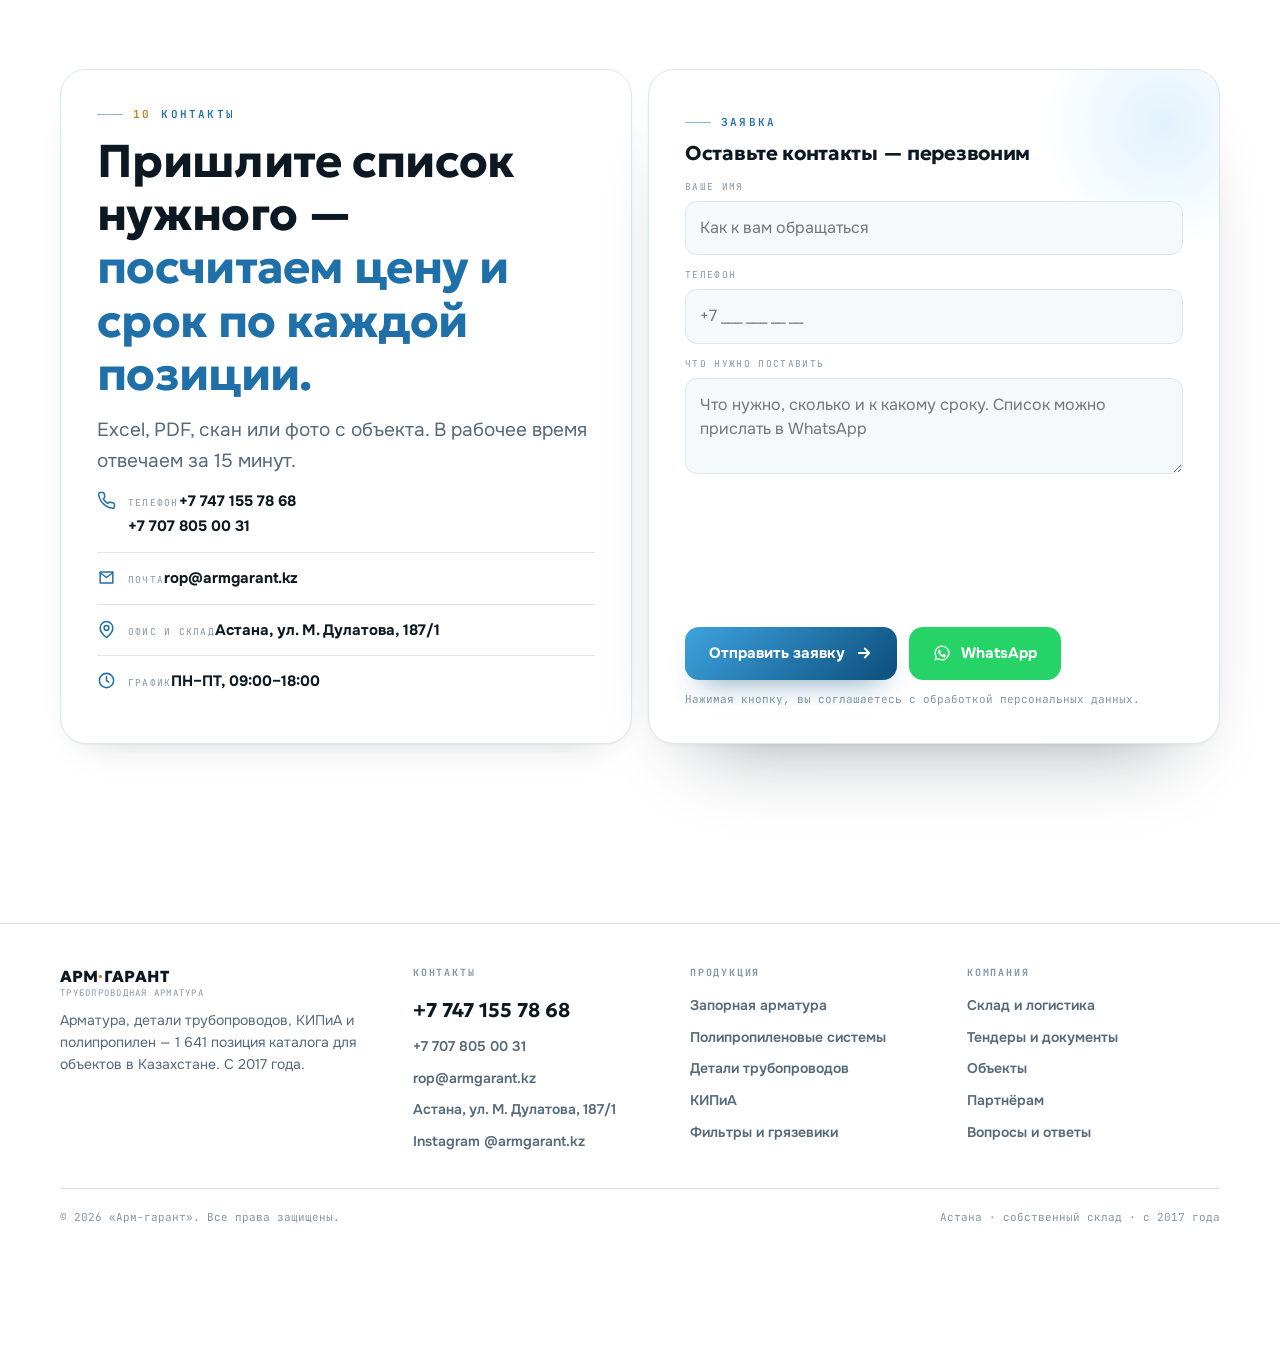
==== commit a68cb4f0: "Первый экран говорит, чем занимается компания: заголовок, тексты, фото склада, основной телефон - H1" ====
--- a/index.html
+++ b/index.html
@@ -4,11 +4,11 @@
 <meta charset="UTF-8">
 <meta name="viewport" content="width=device-width, initial-scale=1.0">
 <title data-i="m.title">Арм-гарант — трубопроводная арматура, КИПиА и детали трубопроводов в Астане</title>
-<meta name="description" data-i-c="m.desc" content="Закрываем спецификацию одной поставкой: запорная арматура, КИПиА, детали трубопроводов, полипропилен. 1 641 позиция каталога, 34 завода-изготовителя, склад в Астане, полный пакет документов для тендеров.">
+<meta name="description" data-i-c="m.desc" content="Поставляем трубопроводную арматуру, КИПиА, детали трубопроводов и полипропилен. 1 641 позиция каталога, 34 завода-изготовителя, склад в Астане, доставка по всему Казахстану, полный пакет документов для тендеров.">
 <link rel="canonical" href="https://arm-garant.kz/">
 <meta property="og:type" content="website">
-<meta property="og:title" content="Арм-гарант — закроем всю спецификацию одной поставкой">
-<meta property="og:description" content="Трубопроводная арматура и инженерное оборудование: 1 641 позиция, 34 завода, склад в Астане. КП построчно за 15 минут в рабочее время.">
+<meta property="og:title" content="Арм-гарант — трубопроводная арматура со склада в Астане">
+<meta property="og:description" content="Задвижки, краны, затворы, фланцы, отводы, манометры, полипропилен — 1 641 позиция. Склад в Астане, доставка по Казахстану. Цены по вашему списку за 15 минут.">
 <meta property="og:url" content="https://arm-garant.kz/">
 <meta property="og:image" content="https://arm-garant.kz/assets/og-image.png">
 <meta property="og:image:width" content="1200">
@@ -23,11 +23,11 @@
 <link rel="preconnect" href="https://fonts.googleapis.com">
 <link rel="preconnect" href="https://fonts.gstatic.com" crossorigin>
 <link href="https://fonts.googleapis.com/css2?family=Geologica:wght@400;500;700;800&family=Onest:wght@400;500;600;700&family=JetBrains+Mono:wght@400;500;700&display=swap" rel="stylesheet">
-<link rel="stylesheet" href="styles.css?v=20260828-2">
+<link rel="stylesheet" href="styles.css?v=20260828-3">
 <script type="application/ld+json">
 {"@context":"https://schema.org","@type":"LocalBusiness","name":"Арм-гарант","alternateName":"ARM-GARANT",
 "description":"Комплексные поставки трубопроводной арматуры и инженерного оборудования для промышленных, строительных и ЖКХ-объектов.",
-"url":"https://arm-garant.kz/","telephone":"+77078050031","email":"rop@armgarant.kz",
+"url":"https://arm-garant.kz/","telephone":"+77471557868","email":"rop@armgarant.kz",
 "image":"https://arm-garant.kz/assets/og-image.png","logo":"https://arm-garant.kz/assets/logo.svg",
 "address":{"@type":"PostalAddress","streetAddress":"ул. М. Дулатова, 187/1","addressLocality":"Астана","addressCountry":"KZ"},
 "openingHoursSpecification":{"@type":"OpeningHoursSpecification","dayOfWeek":["Monday","Tuesday","Wednesday","Thursday","Friday"],"opens":"09:00","closes":"18:00"},
@@ -53,7 +53,7 @@
   <div class="wrap hdr-in">
     <a class="logo" href="#top" aria-label="Арм-гарант, на главную">
       <b>АРМ<i>·</i>ГАРАНТ</b>
-      <span data-i="logo.sub">арматура · КИПиА · детали</span>
+      <span data-i="logo.sub">трубопроводная арматура</span>
     </a>
     <nav class="nav" aria-label="Основная навигация">
       <a href="#katalog" data-i="nav.cat">Каталог</a>
@@ -68,8 +68,8 @@
         <button type="button" data-lang="ru" class="is-active" aria-pressed="true" lang="ru">RU</button>
         <button type="button" data-lang="kk" aria-pressed="false" lang="kk">KZ</button>
       </div>
-      <a class="hdr-tel" href="tel:+77078050031">+7 707 805 00 31</a>
-      <a class="btn btn-p btn-sm hdr-cta" href="#zayavka" data-i="nav.cta">Отправить спецификацию</a>
+      <a class="hdr-tel" href="tel:+77471557868">+7 747 155 78 68</a>
+      <a class="btn btn-p btn-sm hdr-cta" href="#zayavka" data-i="nav.cta">Узнать цены</a>
       <button class="burger" id="burger" data-i-aria="a.menu" aria-label="Меню" aria-expanded="false" aria-controls="mnav"><span></span></button>
     </div>
   </div>
@@ -86,7 +86,7 @@
   <a href="#svarka"><span class="n">53</span><span data-i="c.svar">Сварочные материалы</span></a>
   <a href="#fitingi"><span class="n">19</span><span data-i="c.fit">Фитинги латунные</span></a>
   <h4 data-i="mn.comp">Компания</h4>
-  <a href="#poteri"><span class="n">01</span><span data-i="mn.pain">Где срывается поставка</span></a>
+  <a href="#poteri"><span class="n">01</span><span data-i="mn.pain">Почему срываются сроки</span></a>
   <a href="#sklad"><span class="n">02</span><span data-i="mn.sklad">Склад и логистика</span></a>
   <a href="#kak-rabotaem"><span class="n">03</span><span data-i="mn.how">Как мы работаем</span></a>
   <a href="#tendery"><span class="n">04</span><span data-i="mn.tend">Тендеры и документы</span></a>
@@ -95,7 +95,7 @@
   <a href="#partneram"><span class="n">07</span><span data-i="mn.part">Партнёрам</span></a>
   <a href="#faq"><span class="n">08</span><span data-i="mn.faq">Вопросы и ответы</span></a>
   <a href="#kontakty"><span class="n">09</span><span data-i="mn.cont">Контакты</span></a>
-  <a class="btn btn-p" href="#zayavka" data-i="nav.cta">Отправить спецификацию</a>
+  <a class="btn btn-p" href="#zayavka" data-i="nav.cta">Узнать цены</a>
 </nav>
 
 <main>
@@ -125,17 +125,17 @@
   <div class="wrap hero-grid">
     <div>
       <span class="chip"><i></i><span data-i="h.chip">Астана · склад · поставки по Казахстану</span></span>
-      <h1 id="h1"><span class="w"><span>Спецификация</span></span> <span class="w"><span>закрыта.</span></span><br><span class="w"><span class="h-acc">Объект</span></span> <span class="w"><span class="h-acc">не</span></span> <span class="w"><span class="h-acc">стоит.</span></span></h1>
-      <p class="lead rv" data-i="h.lead">Собираем всю ведомость у одного поставщика: арматура, КИПиА, детали трубопроводов, полипропилен. Возвращаем КП построчно — с ценой, сроком и аналогом там, где оригинала ждать долго.</p>
+      <h1 id="h1"><span class="w"><span>Трубопроводная</span></span> <span class="w"><span>арматура</span></span><br><span class="w"><span class="h-acc">со</span></span> <span class="w"><span class="h-acc">склада</span></span> <span class="w"><span class="h-acc">в</span></span> <span class="w"><span class="h-acc">Астане.</span></span></h1>
+      <p class="lead rv" data-i="h.lead">Задвижки, краны, затворы, клапаны, фланцы, отводы, манометры, полипропиленовые трубы и фитинги, электроды — 1 641 позиция в каталоге. Продаём оптом и в розницу организациям по всему Казахстану: ходовое отгружаем со склада в Астане, остальное везём напрямую с завода.</p>
       <div class="hero-cta rv d1">
-        <a class="btn btn-p" href="#zayavka"><span data-i="h.cta1">Прислать спецификацию</span>
+        <a class="btn btn-p" href="#zayavka"><span data-i="h.cta1">Прислать список позиций</span>
           <svg viewBox="0 0 24 24" fill="none" stroke="currentColor" stroke-width="2.4" stroke-linecap="round" stroke-linejoin="round"><path d="M5 12h14M13 6l6 6-6 6"/></svg></a>
         <a class="btn btn-g" href="#katalog" data-i="h.cta2">Смотреть каталог</a>
       </div>
       <div class="hero-note rv d2">
-        <span data-i="h.n1">КП построчно за 15 минут</span>
-        <span data-i="h.n2">Сертификаты и СТ-1</span>
-        <span data-i="h.n3">Отсрочка партнёрам</span>
+        <span data-i="h.n1">Цены по вашему списку за 15 минут</span>
+        <span data-i="h.n2">Сертификаты, паспорта, СТ-1</span>
+        <span data-i="h.n3">Тендеры и госзакупки</span>
       </div>
     </div>
 
@@ -143,8 +143,8 @@
       <div class="panel">
         <span class="panel-scan" aria-hidden="true"></span>
         <div class="panel-top">
-          <span class="t" data-i="p.t">Ведомость № 2026-08 · объект</span>
-          <span class="st"><i></i><span data-i="p.st">Закрыта</span></span>
+          <span class="t" data-i="p.t">Ваш список · заявка № 2026-08</span>
+          <span class="st"><i></i><span data-i="p.st">Посчитана</span></span>
         </div>
         <div class="panel-rows">
           <div class="prow"><span class="n">01</span><span class="nm"><span data-i="p.r1">Задвижки стальные</span><small>DN 50–1200 · PN 16</small></span><span class="ok"><svg viewBox="0 0 24 24" fill="none" stroke="currentColor" stroke-width="3" stroke-linecap="round" stroke-linejoin="round"><path d="M5 12l5 5 9-10"/></svg><span data-i="p.ok">склад</span></span></div>
@@ -154,14 +154,14 @@
           <div class="prow"><span class="n">05</span><span class="nm"><span data-i="p.r5">Фланцы, крепёж, прокладки</span><small>ГОСТ 33259</small></span><span class="ok"><svg viewBox="0 0 24 24" fill="none" stroke="currentColor" stroke-width="3" stroke-linecap="round" stroke-linejoin="round"><path d="M5 12l5 5 9-10"/></svg><span data-i="p.ok">склад</span></span></div>
         </div>
         <div class="panel-foot">
-          <div><b><span data-count="1641">0</span></b><span data-i="p.f1">позиция</span></div>
-          <div><b><span data-count="34">0</span></b><span data-i="p.f2">завода</span></div>
-          <div><b><span data-count="15">0</span> <span data-i="p.min">мин</span></b><span data-i="p.f3">ответ на КП</span></div>
+          <div><b><span data-count="1641">0</span></b><span data-i="p.f1">позиций в каталоге</span></div>
+          <div><b><span data-count="34">0</span></b><span data-i="p.f2">заводов-изготовителей</span></div>
+          <div><b><span data-count="15">0</span> <span data-i="p.min">мин</span></b><span data-i="p.f3">ответ на заявку</span></div>
         </div>
       </div>
       <figure class="hero-shot">
-        <img src="assets/v6/hero-uzel.webp" data-i-alt="a.uzel" alt="Узел трубопровода с задвижками и насосом" width="900" height="502" fetchpriority="high">
-        <span class="cap" data-i="h.cap">узел в сборе · арматура, насос, обвязка</span>
+        <img src="assets/v6/hero-sklad.webp" data-i-alt="a.uzel" alt="Склад Арм-гарант в Астане: стеллажи с арматурой и фитингами" width="1040" height="400" fetchpriority="high">
+        <span class="cap" data-i="h.cap">склад в Астане · арматура, фитинги, детали</span>
       </figure>
     </div>
   </div>
@@ -186,21 +186,21 @@
 <section class="sec" id="poteri">
   <div class="wrap">
     <div class="sec-head">
-      <span class="mark rv"><b>01</b> <span data-i="s.pain.m">где срывается поставка</span></span>
-      <h2 class="rv d1"><span data-i="s.pain.h1">Объект стоит не из-за цены.</span> <span class="h-acc" data-i="s.pain.h2">Из-за одной незакрытой строки.</span></h2>
-      <p class="lead rv d2" data-i="s.pain.l">Мы начинаем не с прайса, а с вопроса «где ведомость рвётся». Вот пять мест, на которых спотыкается почти каждая закупка.</p>
+      <span class="mark rv"><b>01</b> <span data-i="s.pain.m">почему срываются сроки</span></span>
+      <h2 class="rv d1"><span data-i="s.pain.h1">Стройка встаёт не из-за цены.</span> <span class="h-acc" data-i="s.pain.h2">А из-за одной ненайденной позиции.</span></h2>
+      <p class="lead rv d2" data-i="s.pain.l">Пять ситуаций, из-за которых снабженец теряет время и деньги. Мы закрываем каждую из них.</p>
     </div>
     <div class="pain">
       <div class="pcard rv"><div class="ic"><svg viewBox="0 0 24 24" fill="none" stroke="currentColor" stroke-width="1.8" stroke-linecap="round" stroke-linejoin="round"><path d="M3 6h18M3 12h18M3 18h18"/><circle cx="7" cy="6" r="2" fill="currentColor" stroke="none"/><circle cx="14" cy="12" r="2" fill="currentColor" stroke="none"/><circle cx="10" cy="18" r="2" fill="currentColor" stroke="none"/></svg></div>
-        <h3 data-i="pain.1.h">Ведомость разбита на десятерых</h3><p data-i="pain.1.p">Каждый поставщик везёт своё и в свой срок. Объект ждёт самого медленного.</p></div>
+        <h3 data-i="pain.1.h">Заказ разбит на десять поставщиков</h3><p data-i="pain.1.p">Каждый везёт своё и в свой срок. Объект ждёт самого медленного.</p></div>
       <div class="pcard rv d1"><div class="ic"><svg viewBox="0 0 24 24" fill="none" stroke="currentColor" stroke-width="1.8" stroke-linecap="round" stroke-linejoin="round"><path d="M3 7h13l5 5v5h-3"/><circle cx="7" cy="18" r="2"/><circle cx="17" cy="18" r="2"/><path d="M9 18h6"/><path d="M2 3l20 18"/></svg></div>
         <h3 data-i="pain.2.h">«В наличии» оказалось под заказ</h3><p data-i="pain.2.p">Выясняется после счёта. График монтажа уже подписан, а позиции нет.</p></div>
       <div class="pcard rv d2"><div class="ic"><svg viewBox="0 0 24 24" fill="none" stroke="currentColor" stroke-width="1.8" stroke-linecap="round" stroke-linejoin="round"><path d="M12 3l9 5v8l-9 5-9-5V8z"/><path d="M8 10l8 4M16 10l-8 4"/></svg></div>
         <h3 data-i="pain.3.h">Аналог подобрали на глаз</h3><p data-i="pain.3.p">Сошлись диаметр и цена, разошлись давление, среда и присоединение. Узел не встал.</p></div>
       <div class="pcard rv d1"><div class="ic"><svg viewBox="0 0 24 24" fill="none" stroke="currentColor" stroke-width="1.8" stroke-linecap="round" stroke-linejoin="round"><path d="M14 3H7a2 2 0 0 0-2 2v14a2 2 0 0 0 2 2h10a2 2 0 0 0 2-2V8z"/><path d="M14 3v5h5"/><path d="M9 13h6M9 17h4"/></svg></div>
-        <h3 data-i="pain.4.h">Тендер не принял пакет</h3><p data-i="pain.4.p">Нет сертификата, паспорта или СТ-1 — заявку отклоняют, хотя товар уже на складе.</p></div>
+        <h3 data-i="pain.4.h">Тендер отклонил заявку</h3><p data-i="pain.4.p">Не хватило сертификата, паспорта или СТ-1 — и заявку сняли, хотя товар уже на складе.</p></div>
       <div class="pcard rv d2"><div class="ic"><svg viewBox="0 0 24 24" fill="none" stroke="currentColor" stroke-width="1.8" stroke-linecap="round" stroke-linejoin="round"><circle cx="12" cy="12" r="9"/><path d="M12 7v5l3 2"/></svg></div>
-        <h3 data-i="pain.5.h">КП идёт неделю</h3><p data-i="pain.5.p">Пока считают одну ведомость, сроки поставки сдвигаются ещё на неделю.</p></div>
+        <h3 data-i="pain.5.h">Цену считают неделю</h3><p data-i="pain.5.p">Пока поставщик считает ваш список, сроки поставки сдвигаются ещё на неделю.</p></div>
     </div>
   </div>
 </section>
@@ -210,8 +210,8 @@
   <div class="wrap">
     <div class="sec-head">
       <span class="mark rv"><b>02</b> <span data-i="s.cat.m">семь направлений</span></span>
-      <h2 class="rv d1"><span data-i="s.cat.h1">Вся ведомость —</span> <span class="h-acc" data-i="s.cat.h2">у одного поставщика.</span></h2>
-      <p class="lead rv d2" data-i="s.cat.l">Каждое направление закрываем со склада или напрямую с завода. По любому — отдельный раздел каталога с параметрами и остатками.</p>
+      <h2 class="rv d1"><span data-i="s.cat.h1">Что мы поставляем.</span> <span class="h-acc" data-i="s.cat.h2">Семь направлений, 1 641 позиция.</span></h2>
+      <p class="lead rv d2" data-i="s.cat.l">Всё это есть на складе в Астане или приходит напрямую с завода. Нажмите на раздел — откроется каталог с параметрами, ценами и остатками.</p>
     </div>
     <div class="cats">
 
@@ -230,16 +230,16 @@
           </div>
           <div class="cat-act">
             <a class="btn btn-p btn-sm" href="https://arm-garant.kz/product-category/zapornaya-armatura/" data-i="b.open">Открыть раздел</a>
-            <a class="btn btn-g btn-sm" href="#zayavka" data-topic="Запорная арматура" data-i="b.kp">Запросить КП</a>
+            <a class="btn btn-g btn-sm" href="#zayavka" data-topic="Запорная арматура" data-i="b.kp">Узнать цену</a>
           </div>
         </div>
       </article>
 
       <article class="cat rv d1" id="polipropilen">
-        <div class="cat-shot"><img src="assets/v6/truby-shtabel.webp" data-i-alt="a.pp" alt="Трубы в штабеле на складе" loading="lazy" decoding="async" width="900" height="1200">
+        <div class="cat-shot"><img src="assets/v6/prod-ppr.webp" data-i-alt="a.pp" alt="Полипропиленовые трубы PPR для водоснабжения и отопления" loading="lazy" decoding="async" width="620" height="620">
           <span class="tag" data-i="c.pp">Полипропилен</span><span class="cnt">364</span></div>
         <div class="cat-b">
-          <h3 data-i="cat.pp.h">Трубы и фитинги PPR</h3>
+          <h3 data-i="cat.pp.h">Полипропиленовые трубы и фитинги</h3>
           <p data-i="cat.pp.p">Вся линейка диаметров для водоснабжения и отопления: муфты, уголки, тройники, краны.</p>
           <div class="chips">
             <a class="chip-s" href="https://arm-garant.kz/product-category/polipropilenovye-sistemy/fitingi-polipropilenovye/"><span data-i="ch.ppf">Фитинги PPR</span><em>310</em></a>
@@ -247,7 +247,7 @@
           </div>
           <div class="cat-act">
             <a class="btn btn-p btn-sm" href="https://arm-garant.kz/product-category/polipropilenovye-sistemy/" data-i="b.open">Открыть раздел</a>
-            <a class="btn btn-g btn-sm" href="#zayavka" data-topic="Полипропиленовые системы" data-i="b.kp">Запросить КП</a>
+            <a class="btn btn-g btn-sm" href="#zayavka" data-topic="Полипропиленовые системы" data-i="b.kp">Узнать цену</a>
           </div>
         </div>
       </article>
@@ -266,7 +266,7 @@
           </div>
           <div class="cat-act">
             <a class="btn btn-p btn-sm" href="https://arm-garant.kz/product-category/detali-truboprovodov/" data-i="b.open">Открыть раздел</a>
-            <a class="btn btn-g btn-sm" href="#zayavka" data-topic="Детали трубопроводов" data-i="b.kp">Запросить КП</a>
+            <a class="btn btn-g btn-sm" href="#zayavka" data-topic="Детали трубопроводов" data-i="b.kp">Узнать цену</a>
           </div>
         </div>
       </article>
@@ -283,7 +283,7 @@
           </div>
           <div class="cat-act">
             <a class="btn btn-p btn-sm" href="https://arm-garant.kz/product-category/filtry/" data-i="b.open">Открыть раздел</a>
-            <a class="btn btn-g btn-sm" href="#zayavka" data-topic="Фильтры" data-i="b.kp">Запросить КП</a>
+            <a class="btn btn-g btn-sm" href="#zayavka" data-topic="Фильтры" data-i="b.kp">Узнать цену</a>
           </div>
         </div>
       </article>
@@ -300,7 +300,7 @@
           </div>
           <div class="cat-act">
             <a class="btn btn-p btn-sm" href="https://arm-garant.kz/product-category/kontrolno-izmeritelnye-pribory/" data-i="b.open">Открыть раздел</a>
-            <a class="btn btn-g btn-sm" href="#zayavka" data-topic="КИПиА" data-i="b.kp">Запросить КП</a>
+            <a class="btn btn-g btn-sm" href="#zayavka" data-topic="КИПиА" data-i="b.kp">Узнать цену</a>
           </div>
         </div>
       </article>
@@ -316,7 +316,7 @@
           </div>
           <div class="cat-act">
             <a class="btn btn-p btn-sm" href="https://arm-garant.kz/product-category/svarochnye-materialy/" data-i="b.open">Открыть раздел</a>
-            <a class="btn btn-g btn-sm" href="#zayavka" data-topic="Сварочные материалы" data-i="b.kp">Запросить КП</a>
+            <a class="btn btn-g btn-sm" href="#zayavka" data-topic="Сварочные материалы" data-i="b.kp">Узнать цену</a>
           </div>
         </div>
       </article>
@@ -332,7 +332,7 @@
           </div>
           <div class="cat-act">
             <a class="btn btn-p btn-sm" href="https://arm-garant.kz/product-category/fitingi/" data-i="b.open">Открыть раздел</a>
-            <a class="btn btn-g btn-sm" href="#zayavka" data-topic="Фитинги" data-i="b.kp">Запросить КП</a>
+            <a class="btn btn-g btn-sm" href="#zayavka" data-topic="Фитинги" data-i="b.kp">Узнать цену</a>
           </div>
         </div>
       </article>
@@ -346,7 +346,7 @@
   <div class="wrap">
     <div class="sec-head">
       <span class="mark rv"><b>03</b> <span data-i="s.skl.m">склад и логистика</span></span>
-      <h2 class="rv d1"><span data-i="s.skl.h1">Видно, откуда едет заказ</span> <span class="h-brass" data-i="s.skl.h2">и когда он будет у вас.</span></h2>
+      <h2 class="rv d1"><span data-i="s.skl.h1">Свой склад в Астане</span> <span class="h-brass" data-i="s.skl.h2">и доставка по всему Казахстану.</span></h2>
       <p class="lead rv d2" data-i="s.skl.l">Ходовые позиции лежат в Астане и уходят в день оплаты. Остальное везём напрямую с завода в согласованный срок — по Астане, в регионы и на объект.</p>
     </div>
     <div class="sklad">
@@ -364,12 +364,12 @@
   <div class="wrap">
     <div class="sec-head">
       <span class="mark rv"><b>04</b> <span data-i="s.how.m">порядок работы</span></span>
-      <h2 class="rv d1"><span data-i="s.how.h1">От ведомости до отгрузки —</span> <span class="h-acc" data-i="s.how.h2">пять шагов.</span></h2>
+      <h2 class="rv d1"><span data-i="s.how.h1">От вашего списка до отгрузки —</span> <span class="h-acc" data-i="s.how.h2">пять шагов.</span></h2>
     </div>
     <div class="steps rv d1" id="steps">
-      <div class="step"><span class="dot">1</span><span class="t" data-i="st.1.t">0 мин</span><h3 data-i="st.1.h">Присылаете ведомость</h3><p data-i="st.1.p">Excel, PDF, скан или фото. Можно в WhatsApp.</p></div>
+      <div class="step"><span class="dot">1</span><span class="t" data-i="st.1.t">0 мин</span><h3 data-i="st.1.h">Присылаете список</h3><p data-i="st.1.p">Excel, PDF, скан или фото. Можно в WhatsApp.</p></div>
       <div class="step"><span class="dot">2</span><span class="t" data-i="st.2.t">15 мин</span><h3 data-i="st.2.h">Уточняем параметры</h3><p data-i="st.2.p">Давление, среда, присоединение, объём и срок.</p></div>
-      <div class="step"><span class="dot">3</span><span class="t" data-i="st.3.t">КП</span><h3 data-i="st.3.h">Считаем построчно</h3><p data-i="st.3.p">Цена и срок по каждой позиции, аналоги там, где нужно.</p></div>
+      <div class="step"><span class="dot">3</span><span class="t" data-i="st.3.t">цена</span><h3 data-i="st.3.h">Считаем каждую позицию</h3><p data-i="st.3.p">Отдельно цена и срок по каждой строке, аналоги там, где нужно.</p></div>
       <div class="step"><span class="dot">4</span><span class="t" data-i="st.4.t">ЭДО</span><h3 data-i="st.4.h">Договор и счёт</h3><p data-i="st.4.p">Электронный документооборот, отсрочка партнёрам.</p></div>
       <div class="step"><span class="dot">5</span><span class="t" data-i="st.5.t">отгрузка</span><h3 data-i="st.5.h">Везём в срок</h3><p data-i="st.5.p">Одной поставкой, с полным пакетом документов.</p></div>
     </div>
@@ -381,12 +381,12 @@
   <div class="wrap">
     <div class="sec-head">
       <span class="mark rv"><b>05</b> <span data-i="s.tend.m">тендеры и документы</span></span>
-      <h2 class="rv d1"><span data-i="s.tend.h1">Пакет собираем под требования площадки,</span> <span class="h-acc" data-i="s.tend.h2">а не «как обычно».</span></h2>
+      <h2 class="rv d1"><span data-i="s.tend.h1">Собираем полный пакет документов</span> <span class="h-acc" data-i="s.tend.h2">под требования тендерной площадки.</span></h2>
       <p class="lead rv d2" data-i="s.tend.l">Работаем по госзакупкам и коммерческим тендерам. Один договор на несколько разделов каталога, электронный документооборот, отсрочка проверенным партнёрам.</p>
     </div>
     <div class="tend">
       <div class="tcard rv"><img src="assets/v6/ic-doc.webp" alt="" loading="lazy" decoding="async" width="320" height="320">
-        <h3 data-i="t.1.h">КП построчно</h3><p data-i="t.1.p">Цена и срок по каждой строке ведомости, с аналогами.</p></div>
+        <h3 data-i="t.1.h">Цена по каждой позиции</h3><p data-i="t.1.p">Считаем отдельно каждую строку вашего списка, с аналогами.</p></div>
       <div class="tcard rv d1"><img src="assets/v6/ic-bank.webp" alt="" loading="lazy" decoding="async" width="320" height="320">
         <h3 data-i="t.2.h">Госзакуп и коммерция</h3><p data-i="t.2.p">Знаем требования площадок и сроки подачи.</p></div>
       <div class="tcard rv d2"><img src="assets/v6/ic-card.webp" alt="" loading="lazy" decoding="async" width="320" height="320">
@@ -442,7 +442,7 @@
   <div class="wrap">
     <div class="sec-head">
       <span class="mark rv"><b>07</b> <span data-i="s.br.m">производители</span></span>
-      <h2 class="rv d1"><span data-i="s.br.h1">34 завода.</span> <span class="h-acc" data-i="s.br.h2">Оригинал с документами.</span></h2>
+      <h2 class="rv d1"><span data-i="s.br.h1">Работаем напрямую с 34 заводами.</span> <span class="h-acc" data-i="s.br.h2">Товар оригинальный, с паспортами и сертификатами.</span></h2>
     </div>
   </div>
   <div class="marq rv d1"><div class="marq-track" id="m1"></div></div>
@@ -455,12 +455,12 @@
     <div class="part rv">
       <div class="part-b">
         <span class="mark"><b>08</b> <span data-i="s.part.m">партнёрам и дилерам</span></span>
-        <h2><span data-i="s.part.h1">Бэк-офис вашего</span> <span class="h-brass" data-i="s.part.h2">снабжения.</span></h2>
-        <p class="lead" data-i="s.part.l">Оптовые цены, приоритет в обработке заявок и одно КП на весь ассортимент. Работаем с монтажными организациями, подрядчиками и торговыми домами.</p>
+        <h2><span data-i="s.part.h1">Оптовикам, монтажникам</span> <span class="h-brass" data-i="s.part.h2">и подрядчикам.</span></h2>
+        <p class="lead" data-i="s.part.l">Даём оптовые цены, считаем заявки в первую очередь и выставляем один счёт на весь заказ. Работаем с монтажными организациями, подрядчиками, торговыми домами и дилерами.</p>
         <div class="part-grid">
-          <div><h3 data-i="pt.1.h">Оптовые цены</h3><p data-i="pt.1.p">На складе — сразу, остальное за 1–3 дня.</p></div>
-          <div><h3 data-i="pt.2.h">Приоритет заявок</h3><p data-i="pt.2.p">Ваши ведомости считаем первыми.</p></div>
-          <div><h3 data-i="pt.3.h">Одно КП</h3><p data-i="pt.3.p">Много позиций — одна поставка и один договор.</p></div>
+          <div><h3 data-i="pt.1.h">Оптовые цены</h3><p data-i="pt.1.p">Что есть на складе — отгружаем сразу, остальное привозим за 1–3 дня.</p></div>
+          <div><h3 data-i="pt.2.h">Заявки вне очереди</h3><p data-i="pt.2.p">Списки постоянных клиентов считаем первыми.</p></div>
+          <div><h3 data-i="pt.3.h">Один счёт на всё</h3><p data-i="pt.3.p">Сколько бы позиций ни было — одна поставка и один договор.</p></div>
         </div>
         <a class="btn btn-p" href="#zayavka" data-topic="Партнёрство" data-i="pt.cta">Стать партнёром</a>
       </div>
@@ -474,11 +474,11 @@
   <div class="wrap">
     <div class="sec-head">
       <span class="mark rv"><b>09</b> <span data-i="s.faq.m">частые вопросы</span></span>
-      <h2 class="rv d1" data-i="s.faq.h">Что обычно спрашивают снабженцы</h2>
+      <h2 class="rv d1" data-i="s.faq.h">Что обычно спрашивают покупатели</h2>
     </div>
     <div class="faq rv d1">
-      <details><summary data-i="f.1.q">Как быстро вернёте КП по ведомости?</summary><div class="a" data-i="f.1.a">В рабочее время — за 15 минут по коротким запросам. Развёрнутая ведомость на сотни строк считается дольше: мы сразу говорим срок и держим его.</div></details>
-      <details><summary data-i="f.2.q">Что если позиции нет в наличии?</summary><div class="a" data-i="f.2.a">Пишем это прямо в КП: срок поставки с завода или аналог с сохранением параметров. Не бывает так, что «в наличии» превращается в «под заказ» после счёта.</div></details>
+      <details><summary data-i="f.1.q">Как быстро назовёте цену?</summary><div class="a" data-i="f.1.a">В рабочее время — за 15 минут по коротким запросам. Большой список на сотни позиций считается дольше: мы сразу говорим срок и держим его.</div></details>
+      <details><summary data-i="f.2.q">Что если позиции нет в наличии?</summary><div class="a" data-i="f.2.a">Пишем это прямо в ответе: срок поставки с завода или аналог с теми же параметрами. Не бывает так, что «в наличии» превращается в «под заказ» после счёта.</div></details>
       <details><summary data-i="f.3.q">Подбираете аналоги?</summary><div class="a" data-i="f.3.a">Да, но по параметрам, а не по картинке: давление, среда, температура, материал корпуса, тип присоединения и строительная длина.</div></details>
       <details><summary data-i="f.4.q">Работаете с тендерами и госзакупками?</summary><div class="a" data-i="f.4.a">Работаем. Собираем пакет под требования конкретной площадки: сертификаты, паспорта, ТТН, СТ-1, договор поставки.</div></details>
       <details><summary data-i="f.5.q">Возможна ли отсрочка платежа?</summary><div class="a" data-i="f.5.a">Да, проверенным партнёрам — с условиями, прописанными в договоре.</div></details>
@@ -493,11 +493,11 @@
     <div class="lead-wrap">
       <div class="lead-info rv" id="kontakty">
         <span class="mark"><b>10</b> <span data-i="s.cont.m">контакты</span></span>
-        <h2><span data-i="s.cont.h1">Пришлите ведомость —</span> <span class="h-acc" data-i="s.cont.h2">вернём КП построчно.</span></h2>
+        <h2><span data-i="s.cont.h1">Пришлите список нужного —</span> <span class="h-acc" data-i="s.cont.h2">посчитаем цену и срок по каждой позиции.</span></h2>
         <p class="lead" data-i="s.cont.l">Excel, PDF, скан или фото с объекта. В рабочее время отвечаем за 15 минут.</p>
         <div style="margin-top:auto">
           <div class="cline"><svg viewBox="0 0 24 24" fill="none" stroke="currentColor" stroke-width="1.9" stroke-linecap="round" stroke-linejoin="round"><path d="M22 16.9v3a2 2 0 0 1-2.2 2 19.8 19.8 0 0 1-8.6-3.1 19.5 19.5 0 0 1-6-6A19.8 19.8 0 0 1 2.1 4.2 2 2 0 0 1 4.1 2h3a2 2 0 0 1 2 1.7c.1.9.4 1.8.7 2.7a2 2 0 0 1-.5 2.1L8 9.8a16 16 0 0 0 6 6l1.3-1.3a2 2 0 0 1 2.1-.4c.9.3 1.8.6 2.7.7a2 2 0 0 1 1.9 2z"/></svg>
-            <span><span class="k" data-i="k.tel">Телефон</span><span class="v"><a href="tel:+77078050031">+7 707 805 00 31</a></span></span></div>
+            <span><span class="k" data-i="k.tel">Телефон</span><span class="v"><a href="tel:+77471557868">+7 747 155 78 68</a><br><a href="tel:+77078050031">+7 707 805 00 31</a></span></span></div>
           <div class="cline"><svg viewBox="0 0 24 24" fill="none" stroke="currentColor" stroke-width="1.9" stroke-linecap="round" stroke-linejoin="round"><path d="M4 5h16v14H4z"/><path d="M4 6l8 6 8-6"/></svg>
             <span><span class="k" data-i="k.mail">Почта</span><span class="v"><a href="mailto:rop@armgarant.kz">rop@armgarant.kz</a></span></span></div>
           <div class="cline"><svg viewBox="0 0 24 24" fill="none" stroke="currentColor" stroke-width="1.9" stroke-linecap="round" stroke-linejoin="round"><path d="M20 10c0 6-8 12-8 12S4 16 4 10a8 8 0 1 1 16 0z"/><circle cx="12" cy="10" r="3"/></svg>
@@ -513,14 +513,14 @@
           <h3 style="margin:12px 0 16px;font-size:20px" data-i="s.form.h">Оставьте контакты — перезвоним</h3>
           <label class="fld"><span data-i="fm.name">Ваше имя</span><input type="text" name="name" data-i-ph="fm.name.ph" placeholder="Как к вам обращаться" required></label>
           <label class="fld"><span data-i="fm.phone">Телефон</span><input type="tel" name="phone" placeholder="+7 ___ ___ __ __" required inputmode="tel"></label>
-          <label class="fld"><span data-i="fm.msg">Что нужно поставить</span><textarea name="msg" id="msgField" data-i-ph="fm.msg.ph" placeholder="Позиции, объём, сроки, объект. Ведомость можно прислать в WhatsApp"></textarea></label>
+          <label class="fld"><span data-i="fm.msg">Что нужно поставить</span><textarea name="msg" id="msgField" data-i-ph="fm.msg.ph" placeholder="Что нужно, сколько и к какому сроку. Список можно прислать в WhatsApp"></textarea></label>
           <input type="text" name="company" tabindex="-1" autocomplete="off" style="display:none" aria-hidden="true">
         </div>
         <div>
           <div class="hero-cta" style="margin-top:4px">
             <button type="submit" class="btn btn-p"><span data-i="fm.send">Отправить заявку</span>
               <svg viewBox="0 0 24 24" fill="none" stroke="currentColor" stroke-width="2.4" stroke-linecap="round" stroke-linejoin="round"><path d="M5 12h14M13 6l6 6-6 6"/></svg></button>
-            <a class="btn btn-wa" href="https://wa.me/77078050031" target="_blank" rel="noopener">
+            <a class="btn btn-wa" href="https://wa.me/77471557868" target="_blank" rel="noopener">
               <svg viewBox="0 0 24 24" fill="currentColor"><path d="M12 2a10 10 0 0 0-8.6 15.1L2 22l5.1-1.3A10 10 0 1 0 12 2zm0 18.2a8.2 8.2 0 0 1-4.2-1.2l-.3-.2-3 .8.8-2.9-.2-.3A8.2 8.2 0 1 1 12 20.2zm4.5-6.1c-.2-.1-1.5-.7-1.7-.8s-.4-.1-.6.1-.6.8-.8 1-.3.2-.5.1a6.7 6.7 0 0 1-3.3-2.9c-.3-.4.3-.4.7-1.3.1-.2 0-.3 0-.4l-.8-1.8c-.2-.5-.4-.4-.6-.4h-.5a1 1 0 0 0-.7.3 3 3 0 0 0-.9 2.2 5.2 5.2 0 0 0 1.1 2.8 12 12 0 0 0 4.6 4c1.7.7 2.3.8 3.1.7a2.7 2.7 0 0 0 1.8-1.3 2.2 2.2 0 0 0 .2-1.3c-.1-.1-.3-.2-.5-.3z"/></svg>
               <span data-i="fm.wa">WhatsApp</span></a>
           </div>
@@ -538,12 +538,13 @@
   <div class="wrap">
     <div class="foot-grid">
       <div>
-        <div class="logo" style="margin-bottom:12px"><b>АРМ<i>·</i>ГАРАНТ</b><span data-i="f.sub">инженерная продукция для объектов</span></div>
+        <div class="logo" style="margin-bottom:12px"><b>АРМ<i>·</i>ГАРАНТ</b><span data-i="f.sub">трубопроводная арматура</span></div>
         <p style="font-size:14px;color:var(--ink-2)" data-i="f.about">Арматура, детали трубопроводов, КИПиА и полипропилен — 1 641 позиция каталога для объектов в Казахстане. С 2017 года.</p>
       </div>
       <div>
         <h4 data-i="f.cont">Контакты</h4>
-        <a class="big" href="tel:+77078050031">+7 707 805 00 31</a>
+        <a class="big" href="tel:+77471557868">+7 747 155 78 68</a>
+        <a href="tel:+77078050031">+7 707 805 00 31</a>
         <a href="mailto:rop@armgarant.kz">rop@armgarant.kz</a>
         <a href="https://go.2gis.com/2At7i" target="_blank" rel="noopener" data-i="k.addr.v">Астана, ул. М. Дулатова, 187/1</a>
         <a href="https://www.instagram.com/armgarant.kz/" target="_blank" rel="noopener">Instagram @armgarant.kz</a>
@@ -571,9 +572,9 @@
 
 <!-- НИЖНЯЯ ПАНЕЛЬ -->
 <div class="dock" id="dock">
-  <a class="d1" href="tel:+77078050031"><svg viewBox="0 0 24 24" fill="none" stroke="currentColor" stroke-width="2.2" stroke-linecap="round" stroke-linejoin="round"><path d="M22 16.9v3a2 2 0 0 1-2.2 2 19.8 19.8 0 0 1-8.6-3.1 19.5 19.5 0 0 1-6-6A19.8 19.8 0 0 1 2.1 4.2 2 2 0 0 1 4.1 2h3a2 2 0 0 1 2 1.7c.1.9.4 1.8.7 2.7a2 2 0 0 1-.5 2.1L8 9.8a16 16 0 0 0 6 6l1.3-1.3a2 2 0 0 1 2.1-.4c.9.3 1.8.6 2.7.7a2 2 0 0 1 1.9 2z"/></svg><span data-i="dk.call">Позвонить</span></a>
-  <a class="d2" href="https://wa.me/77078050031" target="_blank" rel="noopener"><svg viewBox="0 0 24 24" fill="currentColor"><path d="M12 2a10 10 0 0 0-8.6 15.1L2 22l5.1-1.3A10 10 0 1 0 12 2zm0 18.2a8.2 8.2 0 0 1-4.2-1.2l-.3-.2-3 .8.8-2.9-.2-.3A8.2 8.2 0 1 1 12 20.2zm4.5-6.1c-.2-.1-1.5-.7-1.7-.8s-.4-.1-.6.1-.6.8-.8 1-.3.2-.5.1a6.7 6.7 0 0 1-3.3-2.9c-.3-.4.3-.4.7-1.3.1-.2 0-.3 0-.4l-.8-1.8c-.2-.5-.4-.4-.6-.4h-.5a1 1 0 0 0-.7.3 3 3 0 0 0-.9 2.2 5.2 5.2 0 0 0 1.1 2.8 12 12 0 0 0 4.6 4c1.7.7 2.3.8 3.1.7a2.7 2.7 0 0 0 1.8-1.3 2.2 2.2 0 0 0 .2-1.3c-.1-.1-.3-.2-.5-.3z"/></svg>WhatsApp</a>
-  <a class="d3" href="#zayavka" data-i="dk.kp">Ведомость → КП</a>
+  <a class="d1" href="tel:+77471557868"><svg viewBox="0 0 24 24" fill="none" stroke="currentColor" stroke-width="2.2" stroke-linecap="round" stroke-linejoin="round"><path d="M22 16.9v3a2 2 0 0 1-2.2 2 19.8 19.8 0 0 1-8.6-3.1 19.5 19.5 0 0 1-6-6A19.8 19.8 0 0 1 2.1 4.2 2 2 0 0 1 4.1 2h3a2 2 0 0 1 2 1.7c.1.9.4 1.8.7 2.7a2 2 0 0 1-.5 2.1L8 9.8a16 16 0 0 0 6 6l1.3-1.3a2 2 0 0 1 2.1-.4c.9.3 1.8.6 2.7.7a2 2 0 0 1 1.9 2z"/></svg><span data-i="dk.call">Позвонить</span></a>
+  <a class="d2" href="https://wa.me/77471557868" target="_blank" rel="noopener"><svg viewBox="0 0 24 24" fill="currentColor"><path d="M12 2a10 10 0 0 0-8.6 15.1L2 22l5.1-1.3A10 10 0 1 0 12 2zm0 18.2a8.2 8.2 0 0 1-4.2-1.2l-.3-.2-3 .8.8-2.9-.2-.3A8.2 8.2 0 1 1 12 20.2zm4.5-6.1c-.2-.1-1.5-.7-1.7-.8s-.4-.1-.6.1-.6.8-.8 1-.3.2-.5.1a6.7 6.7 0 0 1-3.3-2.9c-.3-.4.3-.4.7-1.3.1-.2 0-.3 0-.4l-.8-1.8c-.2-.5-.4-.4-.6-.4h-.5a1 1 0 0 0-.7.3 3 3 0 0 0-.9 2.2 5.2 5.2 0 0 0 1.1 2.8 12 12 0 0 0 4.6 4c1.7.7 2.3.8 3.1.7a2.7 2.7 0 0 0 1.8-1.3 2.2 2.2 0 0 0 .2-1.3c-.1-.1-.3-.2-.5-.3z"/></svg>WhatsApp</a>
+  <a class="d3" href="#zayavka" data-i="dk.kp">Узнать цены</a>
 </div>
 
 <!-- НАВЕРХ -->
@@ -581,6 +582,6 @@
   <svg viewBox="0 0 24 24" fill="none" stroke="currentColor" stroke-width="2.4" stroke-linecap="round" stroke-linejoin="round"><path d="M12 19V5M5 12l7-7 7 7"/></svg>
 </button>
 
-<script src="script.js?v=20260828-2"></script>
+<script src="script.js?v=20260828-3"></script>
 </body>
 </html>
--- a/styles.css
+++ b/styles.css
@@ -175,7 +175,7 @@
   letter-spacing:.13em;text-transform:uppercase;color:var(--ink-2);box-shadow:var(--shadow)}
 .chip i{width:7px;height:7px;border-radius:50%;background:var(--ok);animation:pulse 1.8s infinite}
 @keyframes pulse{50%{transform:scale(1.7);opacity:.35}}
-.hero h1{margin:20px 0 18px}
+.hero h1{margin:20px 0 18px;font-size:clamp(30px,5.2vw,54px)}
 .hero h1 .w{display:inline-block;overflow:hidden;vertical-align:top;padding-bottom:.08em}
 .hero h1 .w span{display:inline-block;transform:translateY(110%);animation:rise .95s cubic-bezier(.2,.8,.2,1) forwards}
 @keyframes rise{to{transform:none}}
@@ -212,8 +212,8 @@
 .panel-foot span{font-family:var(--f-m);font-size:9px;letter-spacing:.12em;text-transform:uppercase;
   color:var(--ink-3);display:block;margin-top:5px}
 .hero-shot{position:relative;margin-top:14px;border-radius:var(--r);overflow:hidden;
-  border:1px solid var(--line);background:var(--w);aspect-ratio:16/9}
-.hero-shot img{width:100%;height:100%;object-fit:contain;padding:8px;
+  border:1px solid var(--line);background:var(--w);aspect-ratio:16/7}
+.hero-shot img{width:100%;height:100%;object-fit:cover;padding:0;
   transition:transform 1.2s cubic-bezier(.2,.8,.2,1)}
 .hero-shot:hover img{transform:scale(1.05)}
 .hero-shot .cap{position:absolute;left:12px;bottom:10px;font-family:var(--f-m);font-size:9.5px;
